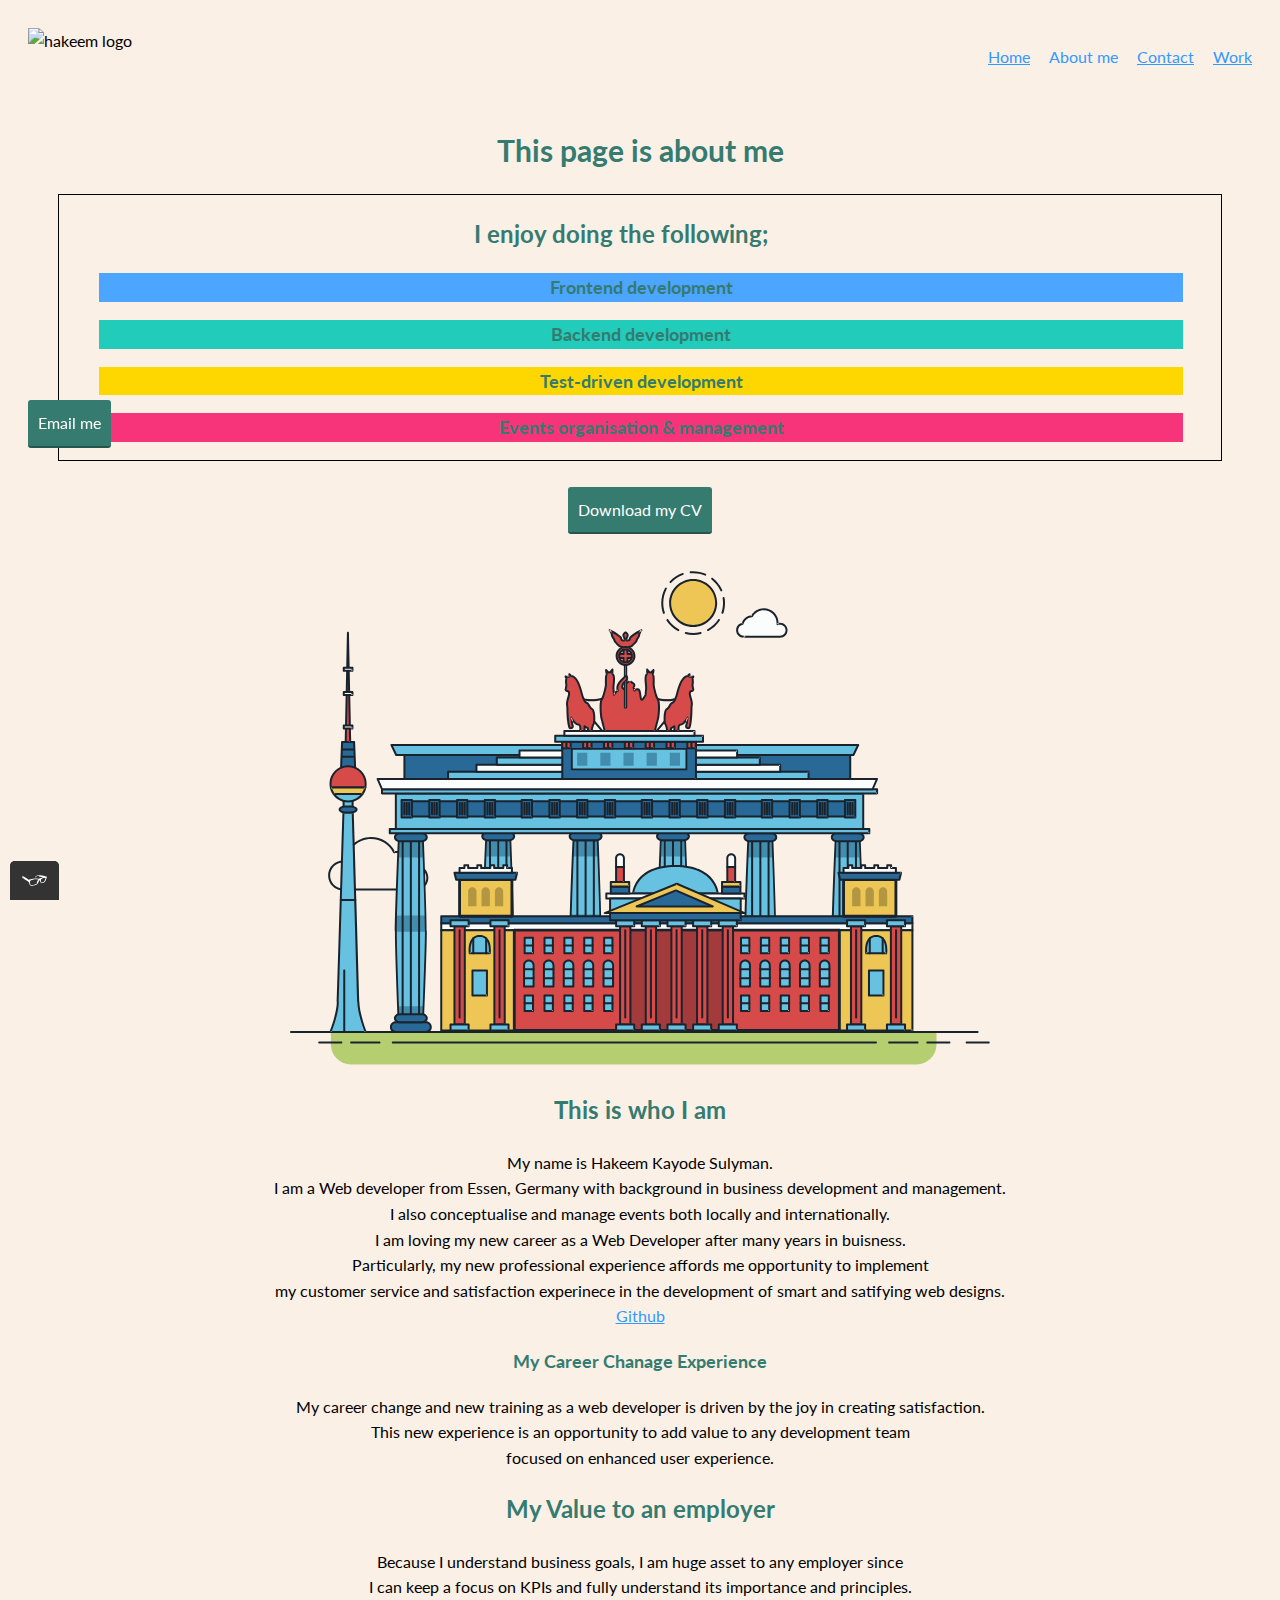
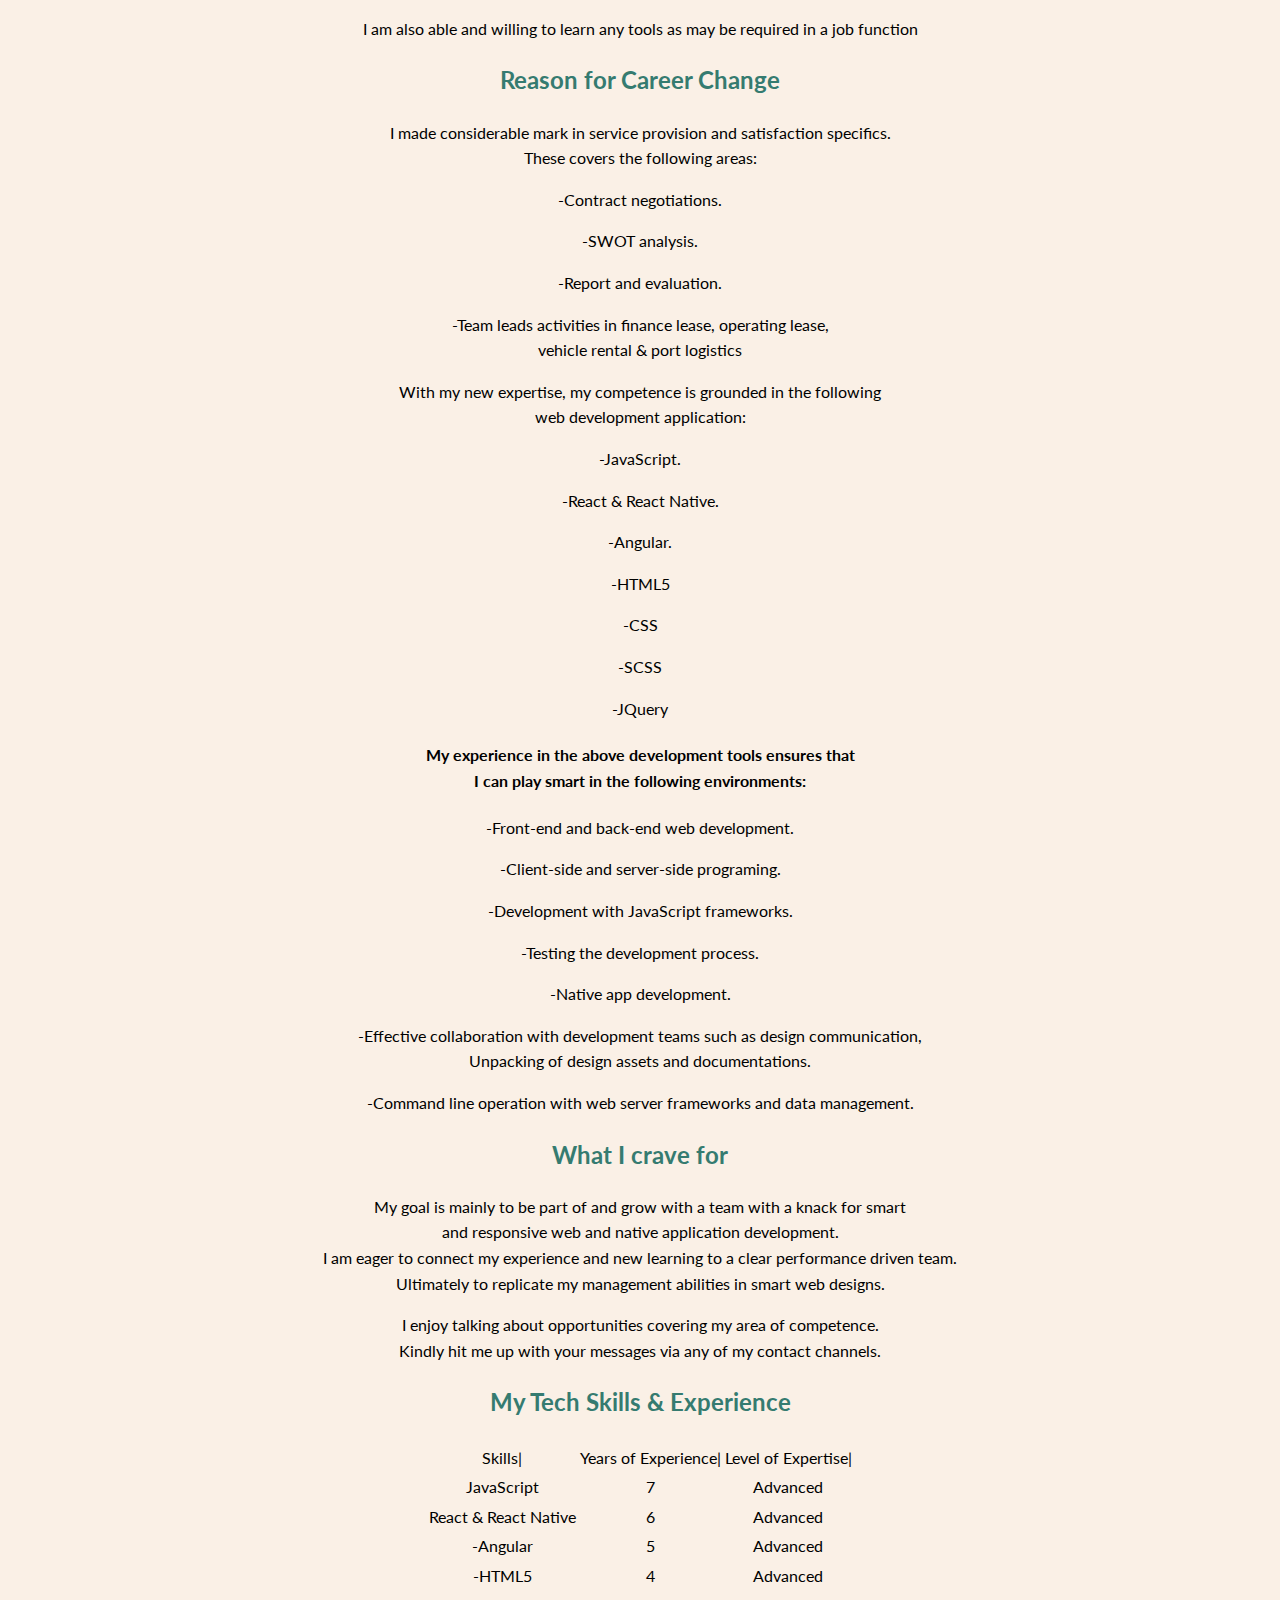
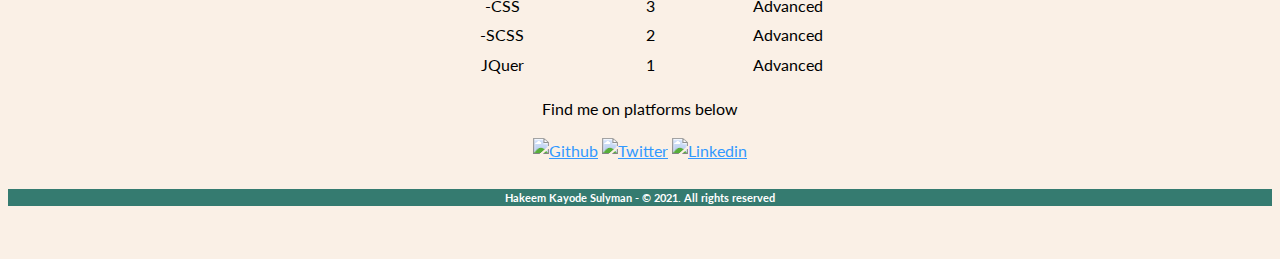
==== about.html @ 9eed2849 "Fix: Rearrangement of items in about.html, contact.html and index.html" ====
<!DOCTYPE html>
<html lang="en">
  <head>
    <meta charset="utf-8" />
    <title>About Me</title>
    <link
      rel="shortcut icon"
      href="img/favicon-32x32.png"
      type="image/favicon-32x32.png"
    />
    <meta name="viewport" content="width=device-width, initial-scale=1" />
    <link
      href="https://fonts.googleapis.com/css2?family=Lato:wght@400;700&display=swap"
      rel="stylesheet"
    />
    <link
      rel="stylesheet"
      type="text/css"
      href="https://cdnjs.cloudflare.com/ajax/libs/normalize/8.0.1/normalize.min.css"
    />
    <link rel="stylesheet" type="text/css" href="css/styles.css" />
    <link rel="stylesheet" type="text/css" href="css/styles.production.css" />
  </head>
  <body>
    <header class="page-header">
      <!-- My logo -->
      <img
        src="img/hakeem-logo.png"
        alt="hakeem logo"
        class="page-header__item"
      />
      <!-- Page Navigation Section -->
      <nav class="main-Navigation page-header__item">
        <ul role="menubar" class="navigation-list">
          <li role="presentation">
            <a href="index.html" role="menuitem" class="navigation-list__item">
              Home</a
            >
          </li>
          <li role="presentation">
            <a
              href="about.html"
              role="menuitem"
              class="navigation-list__item navigation-list__item--active"
            >
              About me</a
            >
          </li>
          <li role="presentation">
            <a
              href="contact.html"
              role="menuitem"
              class="navigation-list__item"
            >
              Contact</a
            >
          </li>
          <li role="presentation">
            <a href="work.html" role="menuitem" class="navigation-list__item">
              Work</a
            >
          </li>
        </ul>
      </nav>
    </header>

    <a class="email-me button" href="mailto:haksuly1@gmail.com">Email me</a>

    <!-- about Me -->
    <main>
      <section>
        <h1 id="about">This page is about me</h1>
        <div class="hobby">
          <div class="hobby__item">
            <h2>I enjoy doing the following;</h2>
            <ul class="list__item">
              <li><h3>Frontend development</h3></li>
              <li><h3>Backend development</h3></li>
              <li><h3>Test-driven development</h3></li>
              <li><h3>Events organisation & management</h3></li>
            </ul>
          </div>
        </div>
      </section>
      <br />
      <div>
        <a href="curriculum-vitae.pdf" class="button" target="_blank" download
          >Download my CV</a
        >
      </div>
      <br />
      <div>
        <svg
          xmlns="http://www.w3.org/2000/svg"
          class="berlin-illustration"
          height="505"
          viewBox="0 0 700 505"
          xmlns:xlink="http://www.w3.org/1999/xlink"
        >
          <defs>
            <polygon
              id="a"
              points=".06 231.917 .06 .929 688.717 .929 688.717 231.917"
            ></polygon>
          </defs>
          <g fill="none" fill-rule="evenodd">
            <g transform="translate(0 241)" class="cloud-front">
              <path
                fill="#1A232C"
                d="M87.602,29 L87.602,28 C87.326,28.001 87.103,28.024 86.927,28.033 L86.979,29.031 L87.947,28.78 C85.741,20.282 78.041,14.002 68.852,14 C67.858,14 66.904,14.096 65.98,14.231 L66.125,15.22 L67.019,14.772 C62.626,6.015 53.567,0.001 43.102,0 C29.041,0.002 17.524,10.848 16.443,24.632 L17.44,24.71 L17.606,23.724 C16.803,23.589 15.969,23.5 15.102,23.5 C6.817,23.501 0.102,30.215 0.102,38.5 C0.102,46.785 6.817,53.499 15.102,53.5 L87.602,53.5 C94.644,53.499 100.351,47.792 100.352,40.75 C100.351,33.708 94.644,28.001 87.602,28 L87.602,30 C90.573,30 93.254,31.202 95.203,33.149 C97.15,35.097 98.351,37.778 98.352,40.75 C98.351,43.722 97.15,46.403 95.203,48.351 C93.254,50.298 90.573,51.5 87.602,51.5 L15.102,51.5 C11.509,51.5 8.265,50.046 5.909,47.692 C3.555,45.337 2.102,42.093 2.102,38.5 C2.102,34.907 3.555,31.663 5.909,29.308 C8.265,26.954 11.509,25.5 15.102,25.5 C15.831,25.5 16.553,25.575 17.273,25.697 C17.551,25.743 17.832,25.672 18.055,25.499 C18.277,25.325 18.414,25.07 18.436,24.789 C19.436,12.04 30.094,1.998 43.102,2 C52.786,1.999 61.163,7.564 65.231,15.669 C65.425,16.055 65.842,16.272 66.27,16.21 C67.132,16.084 67.988,16 68.852,16 C77.108,15.998 84.027,21.647 86.011,29.283 C86.13,29.741 86.557,30.054 87.031,30.03 C87.27,30.017 87.457,29.999 87.602,30 L87.602,29"
                transform="translate(38 36)"
              ></path>
            </g>
            <path
              fill="#B5CE6F"
              class="grass"
              d="M646.484,484.382 C646.484,489.501 644.531,494.62 640.627,498.525 C636.722,502.43 631.603,504.382 626.484,504.382 L60.873,504.382 C55.754,504.382 50.636,502.43 46.731,498.525 C42.826,494.62 40.873,489.501 40.873,484.382 L40.873,471.917 L646.484,471.917 L646.484,484.382"
            ></path>
            <polyline
              fill="#67C2E2"
              points="334.824 185.029 101.449 185.029 106.209 195.08 563.438 195.08 568.2 185.029 334.824 185.029"
            ></polyline>
            <path
              fill="#1A232C"
              d="M334.824,185.029 L334.824,184.029 L101.449,184.029 C101.104,184.029 100.788,184.203 100.604,184.494 C100.42,184.785 100.398,185.146 100.545,185.457 L105.306,195.508 C105.471,195.856 105.824,196.079 106.209,196.079 L563.438,196.079 C563.824,196.079 564.177,195.856 564.342,195.508 L569.104,185.457 C569.251,185.146 569.229,184.785 569.045,184.494 C568.861,184.203 568.544,184.029 568.2,184.029 L334.824,184.029 L334.824,186.029 L566.62,186.029 L562.806,194.08 L106.842,194.08 L103.029,186.029 L334.824,186.029 L334.824,185.029"
            ></path>
            <polygon
              fill="#296997"
              points="114.416 218.974 560.222 218.974 560.222 195.08 114.416 195.08"
            ></polygon>
            <path
              fill="#1A232C"
              d="M560.222,218.974 L560.222,217.974 L115.416,217.974 L115.416,196.079 L559.222,196.079 L559.222,218.974 L560.222,218.974 L560.222,217.974 L560.222,218.974 L561.222,218.974 L561.222,195.08 C561.222,194.816 561.115,194.559 560.929,194.372 C560.742,194.186 560.485,194.08 560.222,194.08 L114.416,194.08 C114.152,194.08 113.895,194.186 113.708,194.372 C113.522,194.559 113.416,194.816 113.416,195.08 L113.416,218.974 C113.416,219.237 113.522,219.495 113.708,219.681 C113.895,219.867 114.152,219.974 114.416,219.974 L560.222,219.974 C560.485,219.974 560.742,219.867 560.929,219.681 C561.115,219.495 561.222,219.237 561.222,218.974 L560.222,218.974"
            ></path>
            <polygon
              fill="#67C2E2"
              points="105.85 269.08 573.225 269.08 573.225 233.398 105.85 233.398"
            ></polygon>
            <path
              fill="#1A232C"
              d="M573.225,233.398 L573.225,232.398 L105.85,232.398 C105.587,232.398 105.329,232.505 105.143,232.691 C104.957,232.877 104.85,233.134 104.85,233.398 L104.85,269.08 C104.85,269.344 104.957,269.601 105.143,269.788 C105.329,269.974 105.587,270.08 105.85,270.08 L573.225,270.08 C573.488,270.08 573.745,269.974 573.932,269.788 C574.118,269.601 574.225,269.344 574.225,269.08 L574.225,233.398 C574.225,233.134 574.118,232.877 573.932,232.691 C573.745,232.505 573.488,232.398 573.225,232.398 L573.225,233.398 L572.225,233.398 L572.225,268.08 L106.85,268.08 L106.85,234.398 L573.225,234.398 L573.225,233.398 L572.225,233.398 L573.225,233.398"
            ></path>
            <polygon
              fill="#296997"
              points="116.751 256.508 562.557 256.508 562.557 241.243 116.751 241.243"
            ></polygon>
            <path
              fill="#1A232C"
              d="M562.557,256.508 L562.557,255.508 L117.75,255.508 L117.75,242.243 L561.557,242.243 L561.557,256.508 L562.557,256.508 L562.557,255.508 L562.557,256.508 L563.557,256.508 L563.557,241.243 C563.557,240.979 563.45,240.722 563.264,240.535 C563.078,240.349 562.82,240.243 562.557,240.243 L116.75,240.243 C116.487,240.243 116.23,240.349 116.043,240.535 C115.857,240.722 115.751,240.979 115.751,241.243 L115.751,256.508 C115.751,256.771 115.857,257.029 116.043,257.215 C116.23,257.401 116.487,257.508 116.751,257.508 L562.557,257.508 C562.82,257.508 563.077,257.401 563.264,257.215 C563.45,257.029 563.557,256.771 563.557,256.508 L562.557,256.508"
            ></path>
            <polygon
              fill="#67C2E2"
              points="158.07 218.974 518.563 218.974 518.563 211.858 158.07 211.858"
            ></polygon>
            <path
              fill="#1A232C"
              d="M518.563,211.858 L518.563,210.858 L158.07,210.858 C157.807,210.858 157.549,210.964 157.363,211.151 C157.177,211.337 157.07,211.594 157.07,211.858 L157.07,218.974 C157.07,219.237 157.177,219.495 157.363,219.681 C157.549,219.867 157.807,219.974 158.07,219.974 L518.563,219.974 C518.826,219.974 519.083,219.867 519.27,219.681 C519.456,219.495 519.562,219.237 519.562,218.974 L519.562,211.858 C519.562,211.594 519.456,211.337 519.27,211.151 C519.083,210.964 518.826,210.858 518.563,210.858 L518.563,211.858 L517.563,211.858 L517.563,217.974 L159.07,217.974 L159.07,212.858 L518.563,212.858 L518.563,211.858 L517.563,211.858 L518.563,211.858"
            ></path>
            <polygon
              fill="#FBFDFC"
              points="186.438 211.858 490.194 211.858 490.194 204.741 186.438 204.741"
            ></polygon>
            <path
              fill="#1A232C"
              d="M490.194,204.741 L490.194,203.741 L186.438,203.741 C186.175,203.741 185.917,203.848 185.731,204.034 C185.545,204.221 185.438,204.478 185.438,204.741 L185.438,211.858 C185.438,212.121 185.545,212.379 185.731,212.565 C185.917,212.751 186.175,212.858 186.438,212.858 L490.194,212.858 C490.458,212.858 490.715,212.751 490.902,212.565 C491.088,212.379 491.194,212.121 491.194,211.858 L491.194,204.741 C491.194,204.478 491.088,204.221 490.902,204.034 C490.715,203.848 490.458,203.741 490.194,203.741 L490.194,204.741 L489.194,204.741 L489.194,210.858 L187.438,210.858 L187.438,205.741 L490.194,205.741 L490.194,204.741 L489.194,204.741 L490.194,204.741"
            ></path>
            <polygon
              fill="#67C2E2"
              points="206.805 204.741 469.828 204.741 469.828 197.624 206.805 197.624"
            ></polygon>
            <path
              fill="#1A232C"
              d="M469.828,197.624 L469.828,196.624 L206.805,196.624 C206.541,196.624 206.284,196.731 206.098,196.917 C205.911,197.103 205.805,197.361 205.805,197.624 L205.805,204.741 C205.805,205.005 205.911,205.262 206.098,205.449 C206.284,205.635 206.541,205.741 206.805,205.741 L469.828,205.741 C470.091,205.741 470.349,205.635 470.535,205.449 C470.722,205.262 470.828,205.005 470.828,204.741 L470.828,197.624 C470.828,197.361 470.722,197.103 470.535,196.917 C470.349,196.731 470.091,196.624 469.828,196.624 L469.828,197.624 L468.828,197.624 L468.828,203.741 L207.805,203.741 L207.805,198.624 L469.828,198.624 L469.828,197.624 L468.828,197.624 L469.828,197.624"
            ></path>
            <polygon
              fill="#FBFDFC"
              points="229.521 197.624 447.111 197.624 447.111 190.509 229.521 190.509"
            ></polygon>
            <path
              fill="#1A232C"
              d="M447.111,190.509 L447.111,189.509 L229.521,189.509 C229.258,189.509 229,189.616 228.814,189.802 C228.628,189.988 228.521,190.246 228.521,190.509 L228.521,197.624 C228.521,197.888 228.628,198.145 228.814,198.332 C229,198.518 229.258,198.624 229.521,198.624 L447.111,198.624 C447.375,198.624 447.632,198.518 447.818,198.332 C448.005,198.145 448.111,197.888 448.111,197.624 L448.111,190.509 C448.111,190.246 448.005,189.988 447.818,189.802 C447.632,189.616 447.375,189.509 447.111,189.509 L447.111,190.509 L446.111,190.509 L446.111,196.624 L230.521,196.624 L230.521,191.509 L447.111,191.509 L447.111,190.509 L446.111,190.509 L447.111,190.509"
            ></path>
            <path
              fill="#67C2E2"
              d="M135.607,355.447 C135.163,337.766 134.264,313.326 133.648,297.387 C133.274,287.721 133.004,281.18 133.004,281.18 L108.722,281.18 C108.722,281.18 108.452,287.721 108.079,297.387 C107.462,313.326 106.563,337.766 106.119,355.447 C105.953,362.059 105.85,367.732 105.85,371.653 L105.85,371.654 C105.85,386.117 107.243,424.332 108.089,446.189 C108.457,455.706 108.722,462.126 108.722,462.126 L133.004,462.126 C133.004,462.126 133.269,455.706 133.637,446.189 C134.482,424.332 135.876,386.117 135.876,371.654 L135.876,371.653 C135.876,367.732 135.773,362.059 135.607,355.447"
            ></path>
            <path
              fill="#428DAE"
              d="M133.648 297.387L108.079 297.387C108.452 287.721 108.722 281.18 108.722 281.18L133.004 281.18C133.004 281.18 133.274 287.721 133.648 297.387M135.876 371.654L105.85 371.654 105.85 371.653C105.85 367.732 105.953 362.059 106.119 355.447L135.607 355.447C135.773 362.059 135.876 367.732 135.876 371.653L135.876 371.654M133.004 462.126L108.722 462.126C108.722 462.126 108.457 455.706 108.089 446.189L133.637 446.189C133.269 455.706 133.004 462.126 133.004 462.126"
            ></path>
            <path
              fill="#1A232C"
              d="M109.612,461.199 L132.114,461.199 C132.447,453.007 134.949,390.886 134.949,371.653 C134.949,352.42 132.447,290.299 132.114,282.108 L109.612,282.108 C109.279,290.299 106.778,352.42 106.778,371.653 C106.778,390.886 109.279,453.007 109.612,461.199 Z M133.895,463.054 L107.832,463.054 L107.794,462.164 C107.766,461.466 104.922,392.193 104.922,371.653 C104.922,351.114 107.766,281.839 107.794,281.142 L107.832,280.252 L133.895,280.252 L133.931,281.142 C133.96,281.839 136.804,351.114 136.804,371.653 C136.804,392.193 133.96,461.466 133.931,462.164 L133.895,463.054 L133.895,463.054 Z"
            ></path>
            <path
              fill="#1A232C"
              d="M111.638 281.18L111.638 462.126C111.638 462.679 112.086 463.126 112.638 463.126 113.19 463.126 113.638 462.679 113.638 462.126L113.638 281.18C113.638 280.628 113.19 280.18 112.638 280.18 112.086 280.18 111.638 280.628 111.638 281.18M119.863 281.18L119.863 462.126C119.863 462.679 120.311 463.126 120.863 463.126 121.416 463.126 121.863 462.679 121.863 462.126L121.863 281.18C121.863 280.628 121.416 280.18 120.863 280.18 120.311 280.18 119.863 280.628 119.863 281.18M128.088 281.18L128.088 462.126C128.088 462.679 128.536 463.126 129.088 463.126 129.64 463.126 130.088 462.679 130.088 462.126L130.088 281.18C130.088 280.628 129.64 280.18 129.088 280.18 128.536 280.18 128.088 280.628 128.088 281.18"
            ></path>
            <path
              fill="#296997"
              d="M136.79,277.265 C136.79,279.418 134.675,281.18 132.09,281.18 L109.636,281.18 C107.051,281.18 104.936,279.418 104.936,277.265 C104.936,275.111 107.051,273.349 109.636,273.349 L132.09,273.349 C134.675,273.349 136.79,275.111 136.79,277.265"
            ></path>
            <path
              fill="#1A232C"
              d="M136.79,277.265 L135.79,277.265 C135.789,278.005 135.433,278.704 134.769,279.262 C134.109,279.814 133.155,280.181 132.09,280.18 L109.636,280.18 C108.571,280.181 107.617,279.814 106.956,279.262 C106.293,278.704 105.936,278.005 105.936,277.265 C105.936,276.524 106.293,275.825 106.957,275.267 C107.617,274.715 108.571,274.348 109.636,274.349 L132.09,274.349 C133.155,274.348 134.109,274.716 134.769,275.267 C135.433,275.825 135.789,276.524 135.79,277.265 L137.79,277.265 C137.791,275.851 137.09,274.593 136.049,273.731 C135.006,272.863 133.61,272.35 132.09,272.349 L109.636,272.349 C108.116,272.35 106.72,272.863 105.676,273.731 C104.636,274.593 103.935,275.851 103.936,277.265 C103.935,278.678 104.636,279.937 105.677,280.798 C106.72,281.666 108.116,282.179 109.636,282.18 L132.09,282.18 C133.61,282.179 135.006,281.666 136.049,280.798 C137.09,279.937 137.791,278.678 137.79,277.265 L136.79,277.265"
            ></path>
            <path
              fill="#296997"
              d="M140.775,467.217 C140.775,469.803 138.661,471.917 136.076,471.917 L105.65,471.917 C103.065,471.917 100.951,469.803 100.951,467.217 L100.951,466.825 C100.951,464.241 103.065,462.126 105.65,462.126 L136.076,462.126 C138.661,462.126 140.775,464.241 140.775,466.825 L140.775,467.217"
            ></path>
            <path
              fill="#1A232C"
              d="M140.775,467.217 L139.775,467.217 C139.775,468.235 139.361,469.155 138.688,469.83 C138.013,470.503 137.093,470.917 136.076,470.917 L105.65,470.917 C104.633,470.917 103.713,470.504 103.038,469.83 C102.365,469.155 101.951,468.235 101.951,467.217 L101.951,466.825 C101.951,465.808 102.365,464.889 103.038,464.214 C103.713,463.54 104.633,463.127 105.65,463.126 L136.076,463.126 C137.093,463.127 138.013,463.54 138.688,464.214 C139.362,464.889 139.775,465.808 139.775,466.825 L139.775,467.217 L141.775,467.217 L141.775,466.825 C141.772,463.684 139.217,461.13 136.076,461.126 L105.65,461.126 C102.509,461.13 99.955,463.684 99.951,466.825 L99.951,467.217 C99.954,470.36 102.509,472.914 105.65,472.917 L136.076,472.917 C139.217,472.914 141.772,470.36 141.775,467.217 L140.775,467.217"
            ></path>
            <path
              fill="#296997"
              d="M136.79,458.208 C136.79,460.363 134.675,462.126 132.09,462.126 L109.636,462.126 C107.051,462.126 104.936,460.363 104.936,458.208 C104.936,456.057 107.051,454.292 109.636,454.292 L132.09,454.292 C134.675,454.292 136.79,456.057 136.79,458.208"
            ></path>
            <path
              fill="#1A232C"
              d="M136.79,458.208 L135.79,458.208 C135.789,458.949 135.432,459.649 134.769,460.207 C134.108,460.76 133.154,461.128 132.09,461.126 L109.636,461.126 C108.572,461.128 107.617,460.76 106.957,460.207 C106.293,459.649 105.936,458.949 105.936,458.208 C105.936,457.47 106.293,456.77 106.957,456.212 C107.617,455.659 108.572,455.291 109.636,455.292 L132.09,455.292 C133.154,455.291 134.108,455.659 134.769,456.212 C135.433,456.77 135.789,457.47 135.79,458.208 L137.79,458.208 C137.791,456.796 137.09,455.538 136.05,454.675 C135.006,453.808 133.61,453.294 132.09,453.292 L109.636,453.292 C108.115,453.294 106.719,453.808 105.676,454.675 C104.636,455.538 103.935,456.796 103.936,458.208 C103.935,459.622 104.636,460.881 105.676,461.743 C106.72,462.611 108.116,463.125 109.636,463.126 L132.09,463.126 C133.61,463.125 135.006,462.611 136.05,461.743 C137.09,460.881 137.791,459.622 137.79,458.208 L136.79,458.208"
            ></path>
            <path
              fill="#67C2E2"
              d="M572.471,355.447 C572.025,337.766 571.126,313.326 570.51,297.387 C570.137,287.721 569.867,281.18 569.867,281.18 L545.585,281.18 C545.585,281.18 545.315,287.721 544.942,297.387 C544.326,313.326 543.427,337.766 542.981,355.447 C542.815,362.059 542.713,367.732 542.713,371.653 L542.713,371.654 C542.713,386.117 544.107,424.332 544.952,446.189 C545.32,455.706 545.585,462.126 545.585,462.126 L569.867,462.126 C569.867,462.126 570.132,455.706 570.499,446.189 C571.346,424.332 572.739,386.117 572.739,371.654 L572.739,371.653 C572.739,367.732 572.637,362.059 572.471,355.447"
            ></path>
            <path
              fill="#428DAE"
              d="M569.582 297.387L566.951 297.387 566.951 282.108 568.977 282.108C569.063 284.206 569.29 289.841 569.582 297.387M564.951 297.387L545.871 297.387C546.162 289.841 546.39 284.206 546.476 282.108L564.951 282.108 564.951 297.387M571.8 369.187L566.951 369.187 566.951 356.265 571.562 356.265C571.685 361.272 571.771 365.701 571.8 369.187M564.951 369.187L543.653 369.187C543.684 365.512 543.777 360.79 543.912 355.447L553.551 355.447 553.551 356.265 564.951 356.265 564.951 369.187"
            ></path>
            <path
              fill="#1A232C"
              d="M546.476,461.199 L568.977,461.199 C569.31,453.007 571.812,390.886 571.812,371.653 C571.812,352.42 569.31,290.299 568.977,282.108 L546.476,282.108 C546.142,290.299 543.642,352.42 543.642,371.653 C543.642,390.886 546.142,453.007 546.476,461.199 M570.758,463.054 L544.694,463.054 L544.658,462.164 C544.629,461.466 541.785,392.193 541.785,371.653 C541.785,351.114 544.629,281.839 544.658,281.142 L544.694,280.252 L570.758,280.252 L570.795,281.142 C570.823,281.839 573.667,351.114 573.667,371.653 C573.667,392.193 570.823,461.466 570.795,462.164 L570.758,463.054"
            ></path>
            <path
              fill="#1A232C"
              d="M548.501 281.18L548.501 462.126C548.501 462.679 548.949 463.126 549.501 463.126 550.053 463.126 550.501 462.679 550.501 462.126L550.501 281.18C550.501 280.628 550.053 280.18 549.501 280.18 548.949 280.18 548.501 280.628 548.501 281.18M556.727 281.18L556.727 462.126C556.727 462.679 557.174 463.126 557.727 463.126 558.279 463.126 558.727 462.679 558.727 462.126L558.727 281.18C558.727 280.628 558.279 280.18 557.727 280.18 557.174 280.18 556.727 280.628 556.727 281.18M564.951 281.18L564.951 462.126C564.951 462.679 565.399 463.126 565.951 463.126 566.503 463.126 566.951 462.679 566.951 462.126L566.951 281.18C566.951 280.628 566.503 280.18 565.951 280.18 565.399 280.18 564.951 280.628 564.951 281.18"
            ></path>
            <path
              fill="#296997"
              d="M573.653,277.265 C573.653,279.418 571.537,281.18 568.953,281.18 L546.499,281.18 C543.915,281.18 541.799,279.418 541.799,277.265 C541.799,275.111 543.915,273.349 546.499,273.349 L568.953,273.349 C571.537,273.349 573.653,275.111 573.653,277.265"
            ></path>
            <path
              fill="#1A232C"
              d="M573.653,277.265 L572.653,277.265 C572.653,278.005 572.296,278.704 571.632,279.262 C570.972,279.814 570.017,280.181 568.953,280.18 L546.499,280.18 C545.435,280.181 544.48,279.814 543.82,279.262 C543.156,278.704 542.8,278.005 542.799,277.265 C542.8,276.525 543.156,275.825 543.82,275.267 C544.481,274.715 545.435,274.348 546.499,274.349 L568.953,274.349 C570.017,274.348 570.972,274.715 571.632,275.267 C572.296,275.825 572.653,276.525 572.653,277.265 L574.653,277.265 C574.654,275.851 573.953,274.593 572.912,273.731 C571.869,272.863 570.473,272.35 568.953,272.349 L546.499,272.349 C544.979,272.35 543.583,272.863 542.54,273.731 C541.499,274.593 540.798,275.851 540.799,277.265 C540.798,278.679 541.499,279.937 542.54,280.798 C543.583,281.666 544.979,282.179 546.499,282.18 L568.953,282.18 C570.473,282.179 571.869,281.666 572.912,280.798 C573.953,279.937 574.654,278.679 574.653,277.265 L573.653,277.265"
            ></path>
            <path
              fill="#296997"
              d="M577.639,467.217 C577.639,469.803 575.524,471.917 572.938,471.917 L542.514,471.917 C539.929,471.917 537.813,469.803 537.813,467.217 L537.813,466.825 C537.813,464.241 539.929,462.126 542.514,462.126 L572.938,462.126 C575.524,462.126 577.639,464.241 577.639,466.825 L577.639,467.217"
            ></path>
            <path
              fill="#1A232C"
              d="M577.639,467.217 L576.639,467.217 C576.638,468.235 576.225,469.155 575.551,469.83 C574.876,470.503 573.956,470.917 572.938,470.917 L542.514,470.917 C541.497,470.917 540.576,470.503 539.901,469.83 C539.227,469.155 538.814,468.234 538.813,467.217 L538.813,466.825 C538.814,465.808 539.227,464.889 539.901,464.214 C540.576,463.54 541.497,463.127 542.514,463.126 L572.938,463.126 C573.956,463.127 574.876,463.54 575.551,464.214 C576.225,464.888 576.638,465.808 576.639,466.825 L576.639,467.217 L578.639,467.217 L578.639,466.825 C578.635,463.684 576.081,461.13 572.938,461.126 L542.514,461.126 C539.372,461.13 536.817,463.684 536.813,466.825 L536.813,467.217 C536.817,470.36 539.372,472.914 542.514,472.917 L572.938,472.917 C576.081,472.914 578.635,470.359 578.639,467.217 L577.639,467.217"
            ></path>
            <path
              fill="#296997"
              d="M573.653,458.208 C573.653,460.363 571.537,462.126 568.953,462.126 L546.499,462.126 C543.915,462.126 541.799,460.363 541.799,458.208 C541.799,456.057 543.915,454.292 546.499,454.292 L568.953,454.292 C571.537,454.292 573.653,456.057 573.653,458.208"
            ></path>
            <path
              fill="#1A232C"
              d="M573.653,458.208 L572.653,458.208 C572.653,458.949 572.296,459.649 571.632,460.207 C570.971,460.76 570.017,461.128 568.953,461.126 L546.499,461.126 C545.435,461.128 544.481,460.76 543.82,460.207 C543.157,459.649 542.799,458.949 542.799,458.208 C542.799,457.47 543.156,456.77 543.82,456.212 C544.481,455.659 545.435,455.291 546.499,455.292 L568.953,455.292 C570.017,455.291 570.971,455.659 571.632,456.212 C572.296,456.77 572.653,457.47 572.653,458.208 L574.653,458.208 C574.654,456.796 573.953,455.538 572.912,454.675 C571.869,453.808 570.473,453.294 568.953,453.292 L546.499,453.292 C544.979,453.294 543.583,453.808 542.54,454.675 C541.499,455.538 540.798,456.796 540.799,458.208 C540.798,459.622 541.499,460.881 542.54,461.743 C543.583,462.611 544.979,463.125 546.499,463.126 L568.953,463.126 C570.473,463.125 571.869,462.611 572.912,461.743 C573.953,460.881 574.654,459.622 574.653,458.208 L573.653,458.208"
            ></path>
            <path
              fill="#67C2E2"
              d="M485.098,355.447 C484.654,337.766 483.753,313.326 483.137,297.387 C482.764,287.721 482.494,281.18 482.494,281.18 L458.213,281.18 C458.213,281.18 457.942,287.721 457.569,297.387 C456.953,313.326 456.055,337.766 455.608,355.447 C455.443,362.059 455.34,367.732 455.34,371.653 L455.34,371.654 C455.34,386.117 456.733,424.332 457.58,446.189 C457.948,455.706 458.213,462.126 458.213,462.126 L482.494,462.126 C482.494,462.126 482.759,455.706 483.126,446.189 C483.973,424.332 485.366,386.117 485.366,371.654 L485.366,371.653 C485.366,367.732 485.265,362.059 485.098,355.447"
            ></path>
            <path
              fill="#428DAE"
              d="M483.137 297.387L457.569 297.387C457.942 287.721 458.213 281.18 458.213 281.18L482.494 281.18C482.494 281.18 482.764 287.721 483.137 297.387M485.355 369.187L455.351 369.187C455.382 365.502 455.475 360.78 455.608 355.447L485.098 355.447C485.232 360.78 485.325 365.502 485.355 369.187"
            ></path>
            <path
              fill="#1A232C"
              d="M459.103,461.199 L481.605,461.199 C481.938,453.007 484.439,390.886 484.439,371.653 C484.439,352.42 481.938,290.299 481.605,282.108 L459.103,282.108 C458.769,290.299 456.268,352.42 456.268,371.653 C456.268,390.886 458.769,453.007 459.103,461.199 Z M483.386,463.054 L457.321,463.054 L457.285,462.164 C457.256,461.466 454.412,392.193 454.412,371.653 C454.412,351.114 457.256,281.839 457.285,281.142 L457.321,280.252 L483.386,280.252 L483.422,281.142 C483.45,281.839 486.294,351.114 486.294,371.653 C486.294,392.193 483.45,461.466 483.422,462.164 L483.386,463.054 L483.386,463.054 Z"
            ></path>
            <path
              fill="#1A232C"
              d="M461.128 281.18L461.128 462.126C461.128 462.679 461.576 463.126 462.128 463.126 462.68 463.126 463.128 462.679 463.128 462.126L463.128 281.18C463.128 280.628 462.68 280.18 462.128 280.18 461.576 280.18 461.128 280.628 461.128 281.18M469.354 281.18L469.354 462.126C469.354 462.679 469.801 463.126 470.354 463.126 470.906 463.126 471.354 462.679 471.354 462.126L471.354 281.18C471.354 280.628 470.906 280.18 470.354 280.18 469.801 280.18 469.354 280.628 469.354 281.18M477.578 281.18L477.578 462.126C477.578 462.679 478.026 463.126 478.578 463.126 479.13 463.126 479.578 462.679 479.578 462.126L479.578 281.18C479.578 280.628 479.13 280.18 478.578 280.18 478.026 280.18 477.578 280.628 477.578 281.18"
            ></path>
            <path
              fill="#296997"
              d="M486.281,277.265 C486.281,279.418 484.164,281.18 481.58,281.18 L459.126,281.18 C456.542,281.18 454.426,279.418 454.426,277.265 C454.426,275.111 456.542,273.349 459.126,273.349 L481.58,273.349 C484.164,273.349 486.281,275.111 486.281,277.265"
            ></path>
            <path
              fill="#1A232C"
              d="M486.281,277.265 L485.281,277.265 C485.281,278.005 484.924,278.704 484.26,279.262 C483.599,279.814 482.644,280.181 481.58,280.18 L459.126,280.18 C458.062,280.181 457.107,279.814 456.447,279.262 C455.783,278.704 455.427,278.005 455.426,277.265 C455.427,276.525 455.783,275.825 456.447,275.267 C457.108,274.715 458.062,274.348 459.126,274.349 L481.58,274.349 C482.644,274.348 483.599,274.716 484.26,275.268 C484.924,275.825 485.281,276.525 485.281,277.265 L487.281,277.265 C487.282,275.851 486.58,274.593 485.54,273.731 C484.496,272.863 483.1,272.35 481.58,272.349 L459.126,272.349 C457.606,272.35 456.21,272.863 455.167,273.731 C454.126,274.593 453.425,275.851 453.426,277.265 C453.425,278.679 454.126,279.937 455.167,280.798 C456.21,281.666 457.606,282.179 459.126,282.18 L481.58,282.18 C483.1,282.179 484.496,281.666 485.54,280.799 C486.58,279.937 487.282,278.679 487.281,277.265 L486.281,277.265"
            ></path>
            <path
              fill="#296997"
              d="M490.266,467.217 C490.266,469.803 488.151,471.917 485.565,471.917 L455.141,471.917 C452.556,471.917 450.44,469.803 450.44,467.217 L450.44,466.825 C450.44,464.241 452.556,462.126 455.141,462.126 L485.565,462.126 C488.151,462.126 490.266,464.241 490.266,466.825 L490.266,467.217"
            ></path>
            <path
              fill="#1A232C"
              d="M490.266,467.217 L489.266,467.217 C489.265,468.235 488.852,469.155 488.178,469.83 C487.503,470.503 486.583,470.917 485.565,470.917 L455.141,470.917 C454.124,470.917 453.203,470.503 452.528,469.83 C451.854,469.155 451.441,468.234 451.44,467.217 L451.44,466.825 C451.441,465.808 451.854,464.889 452.528,464.214 C453.203,463.54 454.124,463.127 455.141,463.126 L485.565,463.126 C486.583,463.127 487.503,463.54 488.178,464.214 C488.852,464.888 489.265,465.808 489.266,466.825 L489.266,467.217 L491.266,467.217 L491.266,466.825 C491.262,463.684 488.708,461.13 485.565,461.126 L455.141,461.126 C451.999,461.13 449.444,463.684 449.44,466.825 L449.44,467.217 C449.444,470.36 451.999,472.914 455.141,472.917 L485.565,472.917 C488.708,472.914 491.262,470.359 491.266,467.217 L490.266,467.217"
            ></path>
            <path
              fill="#296997"
              d="M486.281,458.208 C486.281,460.363 484.164,462.126 481.58,462.126 L459.126,462.126 C456.542,462.126 454.426,460.363 454.426,458.208 C454.426,456.057 456.542,454.292 459.126,454.292 L481.58,454.292 C484.164,454.292 486.281,456.057 486.281,458.208"
            ></path>
            <path
              fill="#1A232C"
              d="M486.281,458.208 L485.281,458.208 C485.281,458.949 484.923,459.649 484.26,460.207 C483.599,460.76 482.644,461.128 481.58,461.126 L459.126,461.126 C458.062,461.128 457.108,460.76 456.447,460.207 C455.784,459.649 455.427,458.949 455.426,458.208 C455.426,457.47 455.783,456.77 456.447,456.212 C457.108,455.659 458.062,455.291 459.126,455.292 L481.58,455.292 C482.644,455.291 483.598,455.659 484.26,456.212 C484.924,456.77 485.281,457.47 485.281,458.208 L487.281,458.208 C487.282,456.795 486.58,455.538 485.54,454.675 C484.496,453.808 483.1,453.294 481.58,453.292 L459.126,453.292 C457.606,453.294 456.21,453.808 455.167,454.675 C454.126,455.538 453.425,456.796 453.426,458.208 C453.425,459.622 454.126,460.881 455.167,461.743 C456.21,462.611 457.606,463.125 459.126,463.126 L481.58,463.126 C483.1,463.125 484.496,462.611 485.54,461.743 C486.581,460.881 487.282,459.622 487.281,458.208 L486.281,458.208"
            ></path>
            <path
              fill="#67C2E2"
              d="M397.726,354.466 C397.28,336.787 396.381,312.346 395.765,296.407 C395.392,286.742 395.122,280.2 395.122,280.2 L370.84,280.2 C370.84,280.2 370.57,286.742 370.197,296.407 C369.581,312.346 368.682,336.787 368.236,354.466 C368.07,361.078 367.968,366.751 367.968,370.672 L367.968,370.673 C367.968,385.136 369.361,423.352 370.207,445.208 C370.575,454.726 370.84,461.146 370.84,461.146 L395.122,461.146 C395.122,461.146 395.386,454.726 395.754,445.208 C396.601,423.352 397.994,385.136 397.994,370.673 L397.994,370.672 C397.994,366.751 397.892,361.078 397.726,354.466"
            ></path>
            <path
              fill="#428DAE"
              d="M394.837 296.407L392.206 296.407 392.206 281.127 394.233 281.127C394.318 283.225 394.545 288.861 394.837 296.407L394.837 296.407zM383.981 296.407L390.206 296.407 390.206 281.127 383.981 281.127 383.981 296.407zM375.756 296.407L381.98 296.407 381.98 281.127 375.756 281.127 375.756 296.407zM373.756 296.407L371.126 296.407C371.417 288.861 371.645 283.225 371.73 281.127L373.756 281.127 373.756 296.407 373.756 296.407zM397.062 369.187L392.206 369.187 392.206 354.466 396.796 354.466C396.943 360.298 397.041 365.389 397.062 369.187L397.062 369.187zM383.981 369.187L390.206 369.187 390.206 354.466 383.981 354.466 383.981 369.187zM375.756 369.187L381.98 369.187 381.98 354.466 375.756 354.466 375.756 369.187zM373.756 369.187L368.9 369.187C368.921 365.389 369.019 360.298 369.166 354.466L373.756 354.466 373.756 369.187 373.756 369.187z"
            ></path>
            <path
              fill="#1A232C"
              d="M371.73,460.218 L394.233,460.218 C394.565,452.027 397.066,389.906 397.066,370.672 C397.066,351.44 394.565,289.319 394.233,281.127 L371.73,281.127 C371.397,289.319 368.895,351.44 368.895,370.672 C368.895,389.906 371.397,452.027 371.73,460.218 M396.013,462.074 L369.949,462.074 L369.912,461.184 C369.884,460.486 367.04,391.212 367.04,370.672 C367.04,350.133 369.884,280.859 369.912,280.162 L369.949,279.272 L396.013,279.272 L396.05,280.162 C396.078,280.859 398.922,350.133 398.922,370.672 C398.922,391.212 396.078,460.486 396.05,461.184 L396.013,462.074"
            ></path>
            <path
              fill="#1A232C"
              d="M373.756 280.2L373.756 461.146C373.756 461.698 374.203 462.146 374.756 462.146 375.308 462.146 375.756 461.698 375.756 461.146L375.756 280.2C375.756 279.647 375.308 279.2 374.756 279.2 374.203 279.2 373.756 279.647 373.756 280.2M381.98 280.2L381.98 461.146C381.98 461.698 382.428 462.146 382.98 462.146 383.533 462.146 383.981 461.698 383.981 461.146L383.981 280.2C383.981 279.647 383.533 279.2 382.98 279.2 382.428 279.2 381.98 279.647 381.98 280.2M390.206 280.2L390.206 461.146C390.206 461.698 390.654 462.146 391.206 462.146 391.758 462.146 392.206 461.698 392.206 461.146L392.206 280.2C392.206 279.647 391.758 279.2 391.206 279.2 390.654 279.2 390.206 279.647 390.206 280.2"
            ></path>
            <path
              fill="#296997"
              d="M398.908,276.285 C398.908,278.439 396.792,280.2 394.208,280.2 L371.754,280.2 C369.17,280.2 367.053,278.439 367.053,276.285 C367.053,274.13 369.17,272.369 371.754,272.369 L394.208,272.369 C396.792,272.369 398.908,274.13 398.908,276.285"
            ></path>
            <path
              fill="#1A232C"
              d="M398.908,276.285 L397.908,276.285 C397.907,277.025 397.551,277.724 396.887,278.281 C396.227,278.833 395.272,279.201 394.208,279.2 L371.754,279.2 C370.69,279.201 369.735,278.833 369.074,278.281 C368.41,277.724 368.053,277.025 368.053,276.285 C368.053,275.544 368.41,274.845 369.074,274.287 C369.735,273.735 370.69,273.367 371.754,273.369 L394.208,273.369 C395.272,273.367 396.227,273.735 396.887,274.287 C397.551,274.844 397.907,275.544 397.908,276.285 L399.908,276.285 C399.909,274.871 399.208,273.612 398.167,272.75 C397.124,271.883 395.728,271.37 394.208,271.369 L371.754,271.369 C370.234,271.37 368.838,271.883 367.794,272.75 C366.754,273.612 366.052,274.871 366.053,276.285 C366.052,277.699 366.754,278.957 367.795,279.818 C368.838,280.686 370.234,281.198 371.754,281.2 L394.208,281.2 C395.728,281.198 397.123,280.686 398.167,279.818 C399.208,278.957 399.909,277.698 399.908,276.285 L398.908,276.285"
            ></path>
            <path
              fill="#296997"
              d="M402.894,466.237 C402.894,468.823 400.779,470.937 398.193,470.937 L367.768,470.937 C365.183,470.937 363.068,468.823 363.068,466.237 L363.068,465.844 C363.068,463.26 365.183,461.146 367.768,461.146 L398.193,461.146 C400.779,461.146 402.894,463.26 402.894,465.844 L402.894,466.237"
            ></path>
            <path
              fill="#1A232C"
              d="M402.894,466.237 L401.894,466.237 C401.893,467.254 401.48,468.174 400.806,468.849 C400.131,469.523 399.211,469.937 398.193,469.937 L367.768,469.937 C366.751,469.937 365.831,469.523 365.156,468.849 C364.482,468.174 364.069,467.254 364.068,466.237 L364.068,465.844 C364.069,464.828 364.482,463.908 365.156,463.233 C365.831,462.56 366.751,462.146 367.768,462.146 L398.193,462.146 C399.211,462.146 400.131,462.56 400.806,463.233 C401.48,463.908 401.893,464.828 401.894,465.844 L401.894,466.237 L403.894,466.237 L403.894,465.844 C403.89,462.703 401.336,460.15 398.193,460.146 L367.768,460.146 C364.626,460.15 362.072,462.703 362.068,465.844 L362.068,466.237 C362.072,469.379 364.626,471.933 367.768,471.937 L398.193,471.937 C401.336,471.933 403.89,469.379 403.894,466.237 L402.894,466.237"
            ></path>
            <path
              fill="#296997"
              d="M398.908,457.228 C398.908,459.382 396.792,461.146 394.208,461.146 L371.754,461.146 C369.17,461.146 367.053,459.382 367.053,457.228 C367.053,455.077 369.17,453.312 371.754,453.312 L394.208,453.312 C396.792,453.312 398.908,455.077 398.908,457.228"
            ></path>
            <path
              fill="#1A232C"
              d="M398.908,457.228 L397.908,457.228 C397.908,457.968 397.55,458.669 396.887,459.226 C396.226,459.779 395.272,460.147 394.208,460.146 L371.754,460.146 C370.69,460.147 369.736,459.779 369.074,459.226 C368.411,458.668 368.053,457.968 368.053,457.228 C368.053,456.489 368.41,455.789 369.074,455.231 C369.736,454.679 370.69,454.311 371.754,454.312 L394.208,454.312 C395.272,454.311 396.226,454.679 396.887,455.231 C397.551,455.789 397.908,456.489 397.908,457.228 L399.908,457.228 C399.909,455.815 399.208,454.557 398.167,453.695 C397.124,452.827 395.728,452.313 394.208,452.312 L371.754,452.312 C370.234,452.313 368.838,452.827 367.794,453.695 C366.754,454.557 366.052,455.815 366.053,457.228 C366.052,458.642 366.753,459.901 367.794,460.763 C368.838,461.631 370.234,462.145 371.754,462.146 L394.208,462.146 C395.728,462.145 397.124,461.631 398.167,460.763 C399.208,459.9 399.909,458.642 399.908,457.228 L398.908,457.228"
            ></path>
            <path
              fill="#67C2E2"
              d="M310.353,354.466 C309.908,336.787 309.009,312.346 308.393,296.407 C308.019,286.742 307.75,280.2 307.75,280.2 L283.467,280.2 C283.467,280.2 283.198,286.742 282.824,296.407 C282.208,312.346 281.309,336.787 280.864,354.466 C280.698,361.078 280.596,366.751 280.596,370.672 L280.596,370.673 C280.596,385.136 281.989,423.352 282.834,445.208 C283.202,454.726 283.467,461.146 283.467,461.146 L307.75,461.146 C307.75,461.146 308.014,454.726 308.382,445.208 C309.228,423.352 310.622,385.136 310.622,370.673 L310.622,370.672 C310.622,366.751 310.518,361.078 310.353,354.466"
            ></path>
            <path
              fill="#428DAE"
              d="M308.393 296.407L282.824 296.407C283.198 286.742 283.467 280.2 283.467 280.2L307.75 280.2C307.75 280.2 308.019 286.742 308.393 296.407M310.617 369.187L280.6 369.187C280.621 365.377 280.718 360.285 280.864 354.466L310.353 354.466C310.498 360.285 310.596 365.377 310.617 369.187"
            ></path>
            <path
              fill="#1A232C"
              d="M284.357,460.218 L306.86,460.218 C307.193,452.027 309.694,389.906 309.694,370.672 C309.694,351.44 307.193,289.319 306.86,281.127 L284.357,281.127 C284.024,289.319 281.523,351.44 281.523,370.672 C281.523,389.906 284.024,452.027 284.357,460.218 Z M308.639,462.074 L282.576,462.074 L282.54,461.184 C282.511,460.486 279.668,391.212 279.668,370.672 C279.668,350.133 282.511,280.859 282.54,280.162 L282.576,279.272 L308.639,279.272 L308.677,280.162 C308.706,280.859 311.549,350.133 311.549,370.672 C311.549,391.212 308.706,460.486 308.677,461.184 L308.639,462.074 L308.639,462.074 Z"
            ></path>
            <path
              fill="#1A232C"
              d="M286.383 280.2L286.383 461.146C286.383 461.698 286.831 462.146 287.383 462.146 287.936 462.146 288.383 461.698 288.383 461.146L288.383 280.2C288.383 279.647 287.936 279.2 287.383 279.2 286.831 279.2 286.383 279.647 286.383 280.2M294.608 280.2L294.608 461.146C294.608 461.698 295.056 462.146 295.608 462.146 296.161 462.146 296.608 461.698 296.608 461.146L296.608 280.2C296.608 279.647 296.161 279.2 295.608 279.2 295.056 279.2 294.608 279.647 294.608 280.2M302.834 280.2L302.834 461.146C302.834 461.698 303.281 462.146 303.834 462.146 304.386 462.146 304.834 461.698 304.834 461.146L304.834 280.2C304.834 279.647 304.386 279.2 303.834 279.2 303.281 279.2 302.834 279.647 302.834 280.2"
            ></path>
            <path
              fill="#296997"
              d="M311.535,276.285 C311.535,278.439 309.42,280.2 306.836,280.2 L284.381,280.2 C281.797,280.2 279.681,278.439 279.681,276.285 C279.681,274.13 281.797,272.369 284.381,272.369 L306.836,272.369 C309.42,272.369 311.535,274.13 311.535,276.285"
            ></path>
            <path
              fill="#1A232C"
              d="M311.535,276.285 L310.535,276.285 C310.534,277.025 310.177,277.724 309.514,278.282 C308.854,278.833 307.901,279.201 306.836,279.2 L284.381,279.2 C283.316,279.201 282.362,278.833 281.702,278.281 C281.038,277.724 280.681,277.025 280.681,276.285 C280.681,275.544 281.038,274.844 281.702,274.287 C282.362,273.735 283.317,273.367 284.381,273.369 L306.836,273.369 C307.9,273.367 308.854,273.735 309.514,274.287 C310.177,274.844 310.534,275.544 310.535,276.285 L312.535,276.285 C312.535,274.871 311.835,273.613 310.795,272.75 C309.751,271.883 308.356,271.37 306.836,271.369 L284.381,271.369 C282.861,271.37 281.465,271.883 280.422,272.75 C279.381,273.612 278.68,274.871 278.681,276.285 C278.68,277.698 279.381,278.957 280.422,279.818 C281.465,280.686 282.861,281.198 284.381,281.2 L306.836,281.2 C308.356,281.198 309.751,280.685 310.794,279.818 C311.835,278.956 312.535,277.698 312.535,276.285 L311.535,276.285"
            ></path>
            <path
              fill="#296997"
              d="M315.522,466.237 C315.522,468.823 313.407,470.937 310.821,470.937 L280.396,470.937 C277.811,470.937 275.696,468.823 275.696,466.237 L275.696,465.844 C275.696,463.26 277.811,461.146 280.396,461.146 L310.821,461.146 C313.407,461.146 315.522,463.26 315.522,465.844 L315.522,466.237"
            ></path>
            <path
              fill="#1A232C"
              d="M315.522,466.237 L314.522,466.237 C314.521,467.254 314.108,468.174 313.434,468.849 C312.759,469.523 311.838,469.937 310.821,469.937 L280.396,469.937 C279.379,469.937 278.458,469.523 277.783,468.849 C277.11,468.174 276.696,467.254 276.696,466.237 L276.696,465.844 C276.696,464.828 277.11,463.908 277.783,463.233 C278.458,462.56 279.379,462.146 280.396,462.146 L310.821,462.146 C311.838,462.146 312.759,462.56 313.434,463.233 C314.108,463.908 314.521,464.828 314.522,465.844 L314.522,466.237 L316.521,466.237 L316.521,465.844 C316.518,462.703 313.963,460.15 310.821,460.146 L280.396,460.146 C277.254,460.15 274.7,462.703 274.696,465.844 L274.696,466.237 C274.699,469.379 277.254,471.933 280.396,471.937 L310.821,471.937 C313.963,471.933 316.518,469.379 316.521,466.237 L315.522,466.237"
            ></path>
            <path
              fill="#296997"
              d="M311.535,457.228 C311.535,459.382 309.42,461.146 306.836,461.146 L284.381,461.146 C281.797,461.146 279.681,459.382 279.681,457.228 C279.681,455.077 281.797,453.312 284.381,453.312 L306.836,453.312 C309.42,453.312 311.535,455.077 311.535,457.228"
            ></path>
            <path
              fill="#1A232C"
              d="M311.535,457.228 L310.535,457.228 C310.534,457.969 310.177,458.669 309.514,459.227 C308.854,459.779 307.9,460.147 306.836,460.146 L284.381,460.146 C283.317,460.147 282.363,459.779 281.702,459.227 C281.038,458.669 280.681,457.968 280.681,457.228 C280.681,456.489 281.038,455.789 281.702,455.231 C282.363,454.679 283.317,454.311 284.381,454.312 L306.836,454.312 C307.9,454.311 308.854,454.679 309.514,455.231 C310.177,455.789 310.534,456.489 310.535,457.228 L312.535,457.228 C312.535,455.815 311.835,454.558 310.795,453.695 C309.752,452.827 308.356,452.313 306.836,452.312 L284.381,452.312 C282.861,452.313 281.465,452.827 280.422,453.695 C279.381,454.557 278.68,455.815 278.681,457.228 C278.68,458.642 279.381,459.9 280.422,460.763 C281.465,461.631 282.861,462.145 284.381,462.146 L306.836,462.146 C308.356,462.145 309.752,461.631 310.795,460.763 C311.835,459.9 312.535,458.641 312.535,457.228 L311.535,457.228"
            ></path>
            <path
              fill="#67C2E2"
              d="M222.981,354.466 C222.535,336.787 221.636,312.346 221.02,296.407 C220.647,286.742 220.377,280.2 220.377,280.2 L196.094,280.2 C196.094,280.2 195.825,286.742 195.452,296.407 C194.835,312.346 193.936,336.787 193.491,354.466 C193.325,361.078 193.223,366.751 193.223,370.672 L193.223,370.673 C193.223,385.136 194.616,423.352 195.462,445.208 C195.83,454.726 196.094,461.146 196.094,461.146 L220.377,461.146 C220.377,461.146 220.642,454.726 221.009,445.208 C221.855,423.352 223.249,385.136 223.249,370.673 L223.249,370.672 C223.249,366.751 223.146,361.078 222.981,354.466"
            ></path>
            <path
              fill="#428DAE"
              d="M220.091 296.407L209.236 296.407 209.236 281.127 219.487 281.127C219.573 283.225 219.8 288.861 220.091 296.407L220.091 296.407zM201.011 296.407L207.236 296.407 207.236 281.127 201.011 281.127 201.011 296.407zM199.011 296.407L196.381 296.407C196.672 288.861 196.899 283.225 196.985 281.127L199.011 281.127 199.011 296.407 199.011 296.407zM222.317 369.187L209.236 369.187 209.236 356.265 221.923 356.265 221.923 354.466 222.051 354.466C222.198 360.298 222.296 365.389 222.317 369.187L222.317 369.187zM201.011 369.187L207.236 369.187 207.236 356.265 201.011 356.265 201.011 369.187zM199.011 369.187L194.155 369.187C194.174 365.784 194.255 361.345 194.377 356.265L199.011 356.265 199.011 369.187 199.011 369.187z"
            ></path>
            <path
              fill="#1A232C"
              d="M196.985,460.218 L219.487,460.218 C219.82,452.027 222.321,389.906 222.321,370.672 C222.321,351.44 219.82,289.319 219.487,281.127 L196.985,281.127 C196.651,289.319 194.151,351.44 194.151,370.672 C194.151,389.906 196.651,452.027 196.985,460.218 M221.267,462.074 L195.204,462.074 L195.167,461.184 C195.138,460.486 192.295,391.212 192.295,370.672 C192.295,350.133 195.138,280.859 195.167,280.162 L195.204,279.272 L221.267,279.272 L221.305,280.162 C221.334,280.859 224.177,350.133 224.177,370.672 C224.177,391.212 221.334,460.486 221.305,461.184 L221.267,462.074"
            ></path>
            <path
              fill="#1A232C"
              d="M199.011 280.2L199.011 461.146C199.011 461.698 199.458 462.146 200.011 462.146 200.563 462.146 201.011 461.698 201.011 461.146L201.011 280.2C201.011 279.647 200.563 279.2 200.011 279.2 199.458 279.2 199.011 279.647 199.011 280.2M207.236 280.2L207.236 461.146C207.236 461.698 207.684 462.146 208.236 462.146 208.788 462.146 209.236 461.698 209.236 461.146L209.236 280.2C209.236 279.647 208.788 279.2 208.236 279.2 207.684 279.2 207.236 279.647 207.236 280.2M215.461 280.2L215.461 461.146C215.461 461.698 215.909 462.146 216.461 462.146 217.013 462.146 217.461 461.698 217.461 461.146L217.461 280.2C217.461 279.647 217.013 279.2 216.461 279.2 215.909 279.2 215.461 279.647 215.461 280.2"
            ></path>
            <path
              fill="#296997"
              d="M224.162,276.285 C224.162,278.439 222.047,280.2 219.463,280.2 L197.008,280.2 C194.424,280.2 192.308,278.439 192.308,276.285 C192.308,274.13 194.424,272.369 197.008,272.369 L219.463,272.369 C222.047,272.369 224.162,274.13 224.162,276.285"
            ></path>
            <path
              fill="#1A232C"
              d="M224.162,276.285 L223.162,276.285 C223.161,277.025 222.805,277.724 222.142,278.282 C221.482,278.833 220.528,279.201 219.463,279.2 L197.008,279.2 C195.944,279.201 194.99,278.833 194.329,278.281 C193.665,277.724 193.308,277.025 193.308,276.285 C193.308,275.544 193.665,274.845 194.329,274.287 C194.99,273.735 195.944,273.367 197.008,273.369 L219.463,273.369 C220.528,273.367 221.481,273.735 222.142,274.287 C222.805,274.844 223.161,275.544 223.162,276.285 L225.162,276.285 C225.163,274.871 224.462,273.613 223.422,272.75 C222.379,271.883 220.983,271.37 219.463,271.369 L197.008,271.369 C195.489,271.37 194.093,271.883 193.049,272.75 C192.008,273.612 191.307,274.871 191.308,276.285 C191.307,277.698 192.008,278.957 193.049,279.818 C194.093,280.686 195.489,281.198 197.008,281.2 L219.463,281.2 C220.983,281.198 222.379,280.686 223.422,279.818 C224.462,278.956 225.163,277.698 225.162,276.285 L224.162,276.285"
            ></path>
            <path
              fill="#296997"
              d="M228.149,466.237 C228.149,468.823 226.034,470.937 223.448,470.937 L193.022,470.937 C190.438,470.937 188.323,468.823 188.323,466.237 L188.323,465.844 C188.323,463.26 190.438,461.146 193.022,461.146 L223.448,461.146 C226.034,461.146 228.149,463.26 228.149,465.844 L228.149,466.237"
            ></path>
            <path
              fill="#1A232C"
              d="M228.149,466.237 L227.149,466.237 C227.149,467.254 226.735,468.174 226.061,468.849 C225.386,469.523 224.466,469.937 223.448,469.937 L193.022,469.937 C192.006,469.937 191.086,469.523 190.411,468.849 C189.737,468.174 189.324,467.254 189.323,466.237 L189.323,465.844 C189.324,464.828 189.737,463.908 190.411,463.233 C191.086,462.56 192.006,462.146 193.022,462.146 L223.448,462.146 C224.466,462.146 225.386,462.56 226.061,463.233 C226.735,463.908 227.149,464.828 227.149,465.844 L227.149,466.237 L229.149,466.237 L229.149,465.844 C229.145,462.703 226.59,460.15 223.448,460.146 L193.022,460.146 C189.881,460.15 187.327,462.703 187.323,465.844 L187.323,466.237 C187.327,469.379 189.881,471.933 193.022,471.937 L223.448,471.937 C226.59,471.933 229.145,469.379 229.149,466.237 L228.149,466.237"
            ></path>
            <path
              fill="#296997"
              d="M224.162,457.228 C224.162,459.382 222.047,461.146 219.463,461.146 L197.008,461.146 C194.424,461.146 192.308,459.382 192.308,457.228 C192.308,455.077 194.424,453.312 197.008,453.312 L219.463,453.312 C222.047,453.312 224.162,455.077 224.162,457.228"
            ></path>
            <path
              fill="#1A232C"
              d="M224.162,457.228 L223.162,457.228 C223.161,457.969 222.805,458.669 222.141,459.227 C221.481,459.779 220.527,460.147 219.463,460.146 L197.008,460.146 C195.944,460.147 194.99,459.779 194.329,459.227 C193.665,458.669 193.308,457.968 193.308,457.228 C193.308,456.489 193.665,455.789 194.329,455.231 C194.99,454.679 195.945,454.311 197.008,454.312 L219.463,454.312 C220.527,454.311 221.481,454.679 222.141,455.231 C222.805,455.789 223.161,456.489 223.162,457.228 L225.162,457.228 C225.163,455.815 224.462,454.557 223.422,453.695 C222.379,452.827 220.984,452.313 219.463,452.312 L197.008,452.312 C195.488,452.313 194.092,452.827 193.049,453.695 C192.008,454.557 191.307,455.815 191.308,457.228 C191.307,458.642 192.008,459.9 193.049,460.763 C194.092,461.631 195.488,462.145 197.008,462.146 L219.463,462.146 C220.983,462.145 222.379,461.631 223.422,460.763 C224.462,459.9 225.163,458.641 225.162,457.228 L224.162,457.228"
            ></path>
            <polygon
              fill="#67C2E2"
              points="99.774 273.349 579.301 273.349 579.301 269.08 99.774 269.08"
            ></polygon>
            <path
              fill="#1A232C"
              d="M579.301,273.349 L579.301,272.349 L100.774,272.349 L100.774,270.08 L578.301,270.08 L578.301,273.349 L579.301,273.349 L579.301,272.349 L579.301,273.349 L580.301,273.349 L580.301,269.08 C580.301,268.817 580.194,268.56 580.008,268.373 C579.822,268.187 579.564,268.08 579.301,268.08 L99.774,268.08 C99.511,268.08 99.254,268.187 99.067,268.373 C98.881,268.56 98.774,268.817 98.774,269.08 L98.774,273.349 C98.774,273.612 98.881,273.87 99.067,274.056 C99.254,274.242 99.511,274.349 99.774,274.349 L579.301,274.349 C579.564,274.349 579.822,274.242 580.008,274.056 C580.194,273.87 580.301,273.612 580.301,273.349 L579.301,273.349"
            ></path>
            <polygon
              fill="#67C2E2"
              points="92.01 233.398 587.064 233.398 587.064 229.131 92.01 229.131"
            ></polygon>
            <path
              fill="#1A232C"
              d="M587.064,233.398 L587.064,232.398 L93.01,232.398 L93.01,230.131 L586.064,230.131 L586.064,233.398 L587.064,233.398 L587.064,232.398 L587.064,233.398 L588.064,233.398 L588.064,229.131 C588.064,228.868 587.958,228.61 587.772,228.424 C587.585,228.238 587.328,228.131 587.064,228.131 L92.01,228.131 C91.746,228.131 91.489,228.238 91.303,228.424 C91.116,228.61 91.01,228.868 91.01,229.131 L91.01,233.398 C91.01,233.661 91.117,233.919 91.303,234.105 C91.489,234.291 91.746,234.398 92.01,234.398 L587.064,234.398 C587.328,234.398 587.585,234.291 587.771,234.105 C587.958,233.919 588.064,233.661 588.064,233.398 L587.064,233.398"
            ></path>
            <polyline
              fill="#FBFDFC"
              points="337.318 218.974 87.572 218.974 92.01 229.131 582.626 229.131 587.064 218.974 337.318 218.974"
            ></polyline>
            <path
              fill="#1A232C"
              d="M337.318,218.974 L337.318,217.974 L87.572,217.974 C87.235,217.974 86.92,218.144 86.736,218.426 C86.551,218.709 86.521,219.065 86.656,219.374 L91.093,229.532 C91.253,229.896 91.612,230.131 92.01,230.131 L582.626,230.131 C583.024,230.131 583.383,229.897 583.542,229.532 L587.981,219.374 C588.116,219.065 588.086,218.709 587.901,218.426 C587.716,218.144 587.402,217.974 587.064,217.974 L337.318,217.974 L337.318,219.974 L585.536,219.974 L581.972,228.131 L92.664,228.131 L89.1,219.974 L337.318,219.974 L337.318,218.974"
            ></path>
            <polygon
              fill="#296997"
              points="272.283 218.974 405.943 218.974 405.943 181.701 272.283 181.701"
            ></polygon>
            <path
              fill="#1A232C"
              d="M405.943,218.974 L405.943,217.974 L273.283,217.974 L273.283,182.701 L404.943,182.701 L404.943,218.974 L405.943,218.974 L405.943,217.974 L405.943,218.974 L406.943,218.974 L406.943,181.701 C406.943,181.437 406.837,181.18 406.65,180.993 C406.464,180.807 406.207,180.701 405.943,180.701 L272.283,180.701 C272.02,180.701 271.762,180.807 271.576,180.993 C271.39,181.18 271.283,181.437 271.283,181.701 L271.283,218.974 C271.283,219.237 271.39,219.495 271.576,219.681 C271.762,219.867 272.02,219.974 272.283,219.974 L405.943,219.974 C406.207,219.974 406.464,219.867 406.65,219.681 C406.837,219.495 406.943,219.237 406.943,218.974 L405.943,218.974"
            ></path>
            <polygon
              fill="#67C2E2"
              points="281.833 209.312 396.393 209.312 396.393 188.946 281.833 188.946"
            ></polygon>
            <polygon
              fill="#428DAE"
              points="287.111 205.753 297.328 205.753 297.328 192.749 287.111 192.749"
            ></polygon>
            <polygon
              fill="#428DAE"
              points="310.284 205.753 320.501 205.753 320.501 192.749 310.284 192.749"
            ></polygon>
            <polygon
              fill="#428DAE"
              points="333.457 205.753 343.673 205.753 343.673 192.749 333.457 192.749"
            ></polygon>
            <polygon
              fill="#428DAE"
              points="356.63 205.753 366.847 205.753 366.847 192.749 356.63 192.749"
            ></polygon>
            <polygon
              fill="#428DAE"
              points="379.804 205.753 390.02 205.753 390.02 192.749 379.804 192.749"
            ></polygon>
            <path
              fill="#1A232C"
              d="M282.761,208.384 L395.465,208.384 L395.465,189.873 L282.761,189.873 L282.761,208.384 Z M280.905,210.24 L397.32,210.24 L397.32,188.018 L280.905,188.018 L280.905,210.24 Z"
            ></path>
            <polygon
              fill="#D64A4A"
              points="272.283 188.359 276.48 188.359 276.48 181.701 272.283 181.701"
            ></polygon>
            <path
              fill="#1A232C"
              d="M276.48,188.359 L276.48,187.359 L273.283,187.359 L273.283,182.701 L275.48,182.701 L275.48,188.359 L276.48,188.359 L276.48,187.359 L276.48,188.359 L277.48,188.359 L277.48,181.701 C277.48,181.437 277.374,181.18 277.188,180.993 C277.001,180.807 276.744,180.701 276.48,180.701 L272.283,180.701 C272.02,180.701 271.762,180.807 271.576,180.993 C271.39,181.18 271.283,181.437 271.283,181.701 L271.283,188.359 C271.283,188.622 271.39,188.88 271.576,189.066 C271.762,189.252 272.02,189.359 272.283,189.359 L276.48,189.359 C276.744,189.359 277.001,189.252 277.188,189.066 C277.374,188.88 277.48,188.622 277.48,188.359 L276.48,188.359"
            ></path>
            <polygon
              fill="#D64A4A"
              points="276.48 188.359 280.678 188.359 280.678 181.701 276.48 181.701"
            ></polygon>
            <path
              fill="#1A232C"
              d="M280.678,188.359 L280.678,187.359 L277.48,187.359 L277.48,182.701 L279.678,182.701 L279.678,188.359 L280.678,188.359 L280.678,187.359 L280.678,188.359 L281.678,188.359 L281.678,181.701 C281.678,181.437 281.571,181.18 281.385,180.993 C281.199,180.807 280.941,180.701 280.678,180.701 L276.48,180.701 C276.217,180.701 275.96,180.807 275.773,180.993 C275.587,181.18 275.48,181.437 275.48,181.701 L275.48,188.359 C275.48,188.622 275.587,188.88 275.773,189.066 C275.96,189.252 276.217,189.359 276.48,189.359 L280.678,189.359 C280.941,189.359 281.199,189.252 281.385,189.066 C281.571,188.88 281.678,188.622 281.678,188.359 L280.678,188.359"
            ></path>
            <polygon
              fill="#D64A4A"
              points="293.13 188.359 297.328 188.359 297.328 181.701 293.13 181.701"
            ></polygon>
            <path
              fill="#1A232C"
              d="M297.328,188.359 L297.328,187.359 L294.13,187.359 L294.13,182.701 L296.328,182.701 L296.328,188.359 L297.328,188.359 L297.328,187.359 L297.328,188.359 L298.328,188.359 L298.328,181.701 C298.328,181.437 298.221,181.18 298.035,180.993 C297.849,180.807 297.591,180.701 297.328,180.701 L293.13,180.701 C292.867,180.701 292.609,180.807 292.423,180.993 C292.237,181.18 292.13,181.437 292.13,181.701 L292.13,188.359 C292.13,188.622 292.237,188.88 292.423,189.066 C292.609,189.252 292.867,189.359 293.13,189.359 L297.328,189.359 C297.591,189.359 297.849,189.252 298.035,189.066 C298.221,188.88 298.328,188.622 298.328,188.359 L297.328,188.359"
            ></path>
            <polygon
              fill="#D64A4A"
              points="297.328 188.359 301.524 188.359 301.524 181.701 297.328 181.701"
            ></polygon>
            <path
              fill="#1A232C"
              d="M301.524,188.359 L301.524,187.359 L298.328,187.359 L298.328,182.701 L300.524,182.701 L300.524,188.359 L301.524,188.359 L301.524,187.359 L301.524,188.359 L302.524,188.359 L302.524,181.701 C302.524,181.437 302.418,181.18 302.232,180.993 C302.045,180.807 301.788,180.701 301.524,180.701 L297.328,180.701 C297.064,180.701 296.807,180.807 296.621,180.993 C296.434,181.18 296.328,181.437 296.328,181.701 L296.328,188.359 C296.328,188.622 296.434,188.88 296.621,189.066 C296.807,189.252 297.064,189.359 297.328,189.359 L301.524,189.359 C301.788,189.359 302.045,189.252 302.232,189.066 C302.418,188.88 302.524,188.622 302.524,188.359 L301.524,188.359"
            ></path>
            <polygon
              fill="#D64A4A"
              points="313.977 188.359 318.175 188.359 318.175 181.701 313.977 181.701"
            ></polygon>
            <path
              fill="#1A232C"
              d="M318.175,188.359 L318.175,187.359 L314.977,187.359 L314.977,182.701 L317.175,182.701 L317.175,188.359 L318.175,188.359 L318.175,187.359 L318.175,188.359 L319.175,188.359 L319.175,181.701 C319.175,181.437 319.068,181.18 318.882,180.993 C318.696,180.807 318.438,180.701 318.175,180.701 L313.977,180.701 C313.714,180.701 313.456,180.807 313.27,180.993 C313.084,181.18 312.977,181.437 312.977,181.701 L312.977,188.359 C312.977,188.622 313.084,188.88 313.27,189.066 C313.456,189.252 313.714,189.359 313.977,189.359 L318.175,189.359 C318.438,189.359 318.696,189.252 318.882,189.066 C319.068,188.88 319.175,188.622 319.175,188.359 L318.175,188.359"
            ></path>
            <polygon
              fill="#D64A4A"
              points="318.175 188.359 322.372 188.359 322.372 181.701 318.175 181.701"
            ></polygon>
            <path
              fill="#1A232C"
              d="M322.372,188.359 L322.372,187.359 L319.175,187.359 L319.175,182.701 L321.372,182.701 L321.372,188.359 L322.372,188.359 L322.372,187.359 L322.372,188.359 L323.372,188.359 L323.372,181.701 C323.372,181.437 323.265,181.18 323.079,180.993 C322.893,180.807 322.635,180.701 322.372,180.701 L318.175,180.701 C317.911,180.701 317.654,180.807 317.468,180.993 C317.281,181.18 317.175,181.437 317.175,181.701 L317.175,188.359 C317.175,188.622 317.282,188.88 317.468,189.066 C317.654,189.252 317.911,189.359 318.175,189.359 L322.372,189.359 C322.635,189.359 322.892,189.252 323.079,189.066 C323.265,188.88 323.372,188.622 323.372,188.359 L322.372,188.359"
            ></path>
            <polygon
              fill="#D64A4A"
              points="334.824 188.359 339.022 188.359 339.022 181.701 334.824 181.701"
            ></polygon>
            <path
              fill="#1A232C"
              d="M339.022,188.359 L339.022,187.359 L335.824,187.359 L335.824,182.701 L338.021,182.701 L338.022,188.359 L339.022,188.359 L339.022,187.359 L339.022,188.359 L340.021,188.359 L340.021,181.701 C340.021,181.437 339.915,181.18 339.729,180.993 C339.542,180.807 339.285,180.701 339.022,180.701 L334.824,180.701 C334.561,180.701 334.303,180.807 334.117,180.993 C333.931,181.18 333.824,181.437 333.824,181.701 L333.824,188.359 C333.824,188.622 333.931,188.88 334.117,189.066 C334.303,189.252 334.561,189.359 334.824,189.359 L339.022,189.359 C339.285,189.359 339.542,189.252 339.729,189.066 C339.915,188.88 340.021,188.622 340.021,188.359 L339.022,188.359"
            ></path>
            <polygon
              fill="#D64A4A"
              points="339.022 188.359 343.219 188.359 343.219 181.701 339.022 181.701"
            ></polygon>
            <path
              fill="#1A232C"
              d="M343.219,188.359 L343.219,187.359 L340.021,187.359 L340.021,182.701 L342.219,182.701 L342.219,188.359 L343.219,188.359 L343.219,187.359 L343.219,188.359 L344.219,188.359 L344.219,181.701 C344.219,181.437 344.112,181.18 343.926,180.993 C343.74,180.807 343.482,180.701 343.219,180.701 L339.022,180.701 C338.758,180.701 338.501,180.807 338.314,180.993 C338.128,181.18 338.022,181.437 338.022,181.701 L338.022,188.359 C338.022,188.622 338.128,188.88 338.314,189.066 C338.501,189.252 338.758,189.359 339.022,189.359 L343.219,189.359 C343.482,189.359 343.74,189.252 343.926,189.066 C344.112,188.88 344.219,188.622 344.219,188.359 L343.219,188.359"
            ></path>
            <polygon
              fill="#D64A4A"
              points="355.671 188.359 359.868 188.359 359.868 181.701 355.671 181.701"
            ></polygon>
            <path
              fill="#1A232C"
              d="M359.868,188.359 L359.868,187.359 L356.671,187.359 L356.671,182.701 L358.868,182.701 L358.868,188.359 L359.868,188.359 L359.868,187.359 L359.868,188.359 L360.868,188.359 L360.868,181.701 C360.868,181.437 360.762,181.18 360.575,180.993 C360.389,180.807 360.132,180.701 359.868,180.701 L355.671,180.701 C355.408,180.701 355.15,180.807 354.964,180.993 C354.778,181.18 354.671,181.437 354.671,181.701 L354.671,188.359 C354.671,188.622 354.778,188.88 354.964,189.066 C355.15,189.252 355.408,189.359 355.671,189.359 L359.868,189.359 C360.132,189.359 360.389,189.252 360.575,189.066 C360.762,188.88 360.868,188.622 360.868,188.359 L359.868,188.359"
            ></path>
            <polygon
              fill="#D64A4A"
              points="359.868 188.359 364.065 188.359 364.065 181.701 359.868 181.701"
            ></polygon>
            <path
              fill="#1A232C"
              d="M364.065,188.359 L364.065,187.359 L360.868,187.359 L360.868,182.701 L363.065,182.701 L363.065,188.359 L364.065,188.359 L364.065,187.359 L364.065,188.359 L365.065,188.359 L365.065,181.701 C365.065,181.437 364.959,181.18 364.773,180.993 C364.586,180.807 364.329,180.701 364.065,180.701 L359.868,180.701 C359.605,180.701 359.347,180.807 359.161,180.993 C358.975,181.18 358.868,181.437 358.868,181.701 L358.868,188.359 C358.868,188.622 358.975,188.88 359.161,189.066 C359.347,189.252 359.605,189.359 359.868,189.359 L364.065,189.359 C364.329,189.359 364.586,189.252 364.773,189.066 C364.959,188.88 365.065,188.622 365.065,188.359 L364.065,188.359"
            ></path>
            <polygon
              fill="#D64A4A"
              points="376.518 188.359 380.715 188.359 380.715 181.701 376.518 181.701"
            ></polygon>
            <path
              fill="#1A232C"
              d="M380.715,188.359 L380.715,187.359 L377.518,187.359 L377.518,182.701 L379.715,182.701 L379.715,188.359 L380.715,188.359 L380.715,187.359 L380.715,188.359 L381.715,188.359 L381.715,181.701 C381.715,181.437 381.608,181.18 381.422,180.993 C381.236,180.807 380.978,180.701 380.715,180.701 L376.518,180.701 C376.254,180.701 375.997,180.807 375.81,180.993 C375.624,181.18 375.518,181.437 375.518,181.701 L375.518,188.359 C375.518,188.622 375.624,188.88 375.81,189.066 C375.997,189.252 376.254,189.359 376.518,189.359 L380.715,189.359 C380.978,189.359 381.236,189.252 381.422,189.066 C381.608,188.88 381.715,188.622 381.715,188.359 L380.715,188.359"
            ></path>
            <polygon
              fill="#D64A4A"
              points="380.715 188.359 384.912 188.359 384.912 181.701 380.715 181.701"
            ></polygon>
            <path
              fill="#1A232C"
              d="M384.912,188.359 L384.912,187.359 L381.715,187.359 L381.715,182.701 L383.912,182.701 L383.912,188.359 L384.912,188.359 L384.912,187.359 L384.912,188.359 L385.912,188.359 L385.912,181.701 C385.912,181.437 385.805,181.18 385.619,180.993 C385.433,180.807 385.175,180.701 384.912,180.701 L380.715,180.701 C380.452,180.701 380.194,180.807 380.008,180.993 C379.822,181.18 379.715,181.437 379.715,181.701 L379.715,188.359 C379.715,188.622 379.822,188.88 380.008,189.066 C380.194,189.252 380.452,189.359 380.715,189.359 L384.912,189.359 C385.175,189.359 385.433,189.252 385.619,189.066 C385.805,188.88 385.912,188.622 385.912,188.359 L384.912,188.359"
            ></path>
            <polygon
              fill="#D64A4A"
              points="397.364 188.359 401.561 188.359 401.561 181.701 397.364 181.701"
            ></polygon>
            <path
              fill="#1A232C"
              d="M401.561,188.359 L401.561,187.359 L398.364,187.359 L398.364,182.701 L400.561,182.701 L400.561,188.359 L401.561,188.359 L401.561,187.359 L401.561,188.359 L402.561,188.359 L402.561,181.701 C402.561,181.437 402.454,181.18 402.268,180.993 C402.081,180.807 401.824,180.701 401.561,180.701 L397.364,180.701 C397.101,180.701 396.843,180.807 396.657,180.993 C396.471,181.18 396.364,181.437 396.364,181.701 L396.364,188.359 C396.364,188.622 396.471,188.88 396.657,189.066 C396.843,189.252 397.101,189.359 397.364,189.359 L401.561,189.359 C401.824,189.359 402.081,189.252 402.268,189.066 C402.454,188.88 402.561,188.622 402.561,188.359 L401.561,188.359"
            ></path>
            <polygon
              fill="#D64A4A"
              points="401.561 188.359 405.759 188.359 405.759 181.701 401.561 181.701"
            ></polygon>
            <path
              fill="#1A232C"
              d="M405.759,188.359 L405.759,187.359 L402.561,187.359 L402.561,182.701 L404.759,182.701 L404.759,188.359 L405.759,188.359 L405.759,187.359 L405.759,188.359 L406.759,188.359 L406.759,181.701 C406.759,181.437 406.652,181.18 406.466,180.993 C406.28,180.807 406.022,180.701 405.759,180.701 L401.561,180.701 C401.297,180.701 401.04,180.807 400.853,180.993 C400.667,181.18 400.561,181.437 400.561,181.701 L400.561,188.359 C400.561,188.622 400.667,188.88 400.853,189.066 C401.04,189.252 401.297,189.359 401.561,189.359 L405.759,189.359 C406.022,189.359 406.28,189.252 406.466,189.066 C406.652,188.88 406.759,188.622 406.759,188.359 L405.759,188.359"
            ></path>
            <polygon
              fill="#67C2E2"
              points="265.221 181.701 413.006 181.701 413.006 175.695 265.221 175.695"
            ></polygon>
            <path
              fill="#1A232C"
              d="M413.006,175.695 L413.006,174.695 L265.221,174.695 C264.957,174.695 264.7,174.801 264.514,174.988 C264.327,175.174 264.221,175.431 264.221,175.695 L264.221,181.701 C264.221,181.964 264.327,182.221 264.514,182.408 C264.7,182.594 264.957,182.701 265.221,182.701 L413.006,182.701 C413.269,182.701 413.527,182.594 413.713,182.408 C413.899,182.221 414.006,181.964 414.006,181.701 L414.006,175.695 C414.006,175.431 413.899,175.174 413.713,174.988 C413.527,174.801 413.269,174.695 413.006,174.695 L413.006,175.695 L412.006,175.695 L412.006,180.701 L266.221,180.701 L266.221,176.695 L413.006,176.695 L413.006,175.695 L412.006,175.695 L413.006,175.695"
            ></path>
            <polygon
              fill="#FBFDFC"
              points="274.382 175.695 404.506 175.695 404.506 170.979 274.382 170.979"
            ></polygon>
            <path
              fill="#1A232C"
              d="M404.506,170.979 L404.506,169.979 L274.382,169.979 C274.119,169.979 273.861,170.086 273.675,170.272 C273.489,170.458 273.382,170.716 273.382,170.979 L273.382,175.695 C273.382,175.958 273.489,176.216 273.675,176.402 C273.861,176.588 274.119,176.695 274.382,176.695 L404.506,176.695 C404.769,176.695 405.027,176.588 405.213,176.402 C405.399,176.216 405.506,175.958 405.506,175.695 L405.506,170.979 C405.506,170.716 405.399,170.458 405.213,170.272 C405.027,170.086 404.769,169.979 404.506,169.979 L404.506,170.979 L403.506,170.979 L403.506,174.695 L275.382,174.695 L275.382,171.979 L404.506,171.979 L404.506,170.979 L403.506,170.979 L404.506,170.979"
            ></path>
            <path fill="#D64A4A" d="M375.91,159.845 L366.735,170.979"></path>
            <path
              fill="#1A232C"
              d="M375.138,159.209 L365.964,170.343 C365.612,170.769 365.673,171.399 366.099,171.751 C366.526,172.102 367.156,172.041 367.507,171.615 L376.682,160.481 C377.033,160.055 376.972,159.425 376.546,159.073 C376.12,158.722 375.49,158.783 375.138,159.209"
            ></path>
            <path
              fill="#D64A4A"
              class="statue"
              d="M401.361,153.429 C401.361,153.429 400.742,167.964 398.733,168.119 C396.723,168.273 395.486,167.037 396.259,165.335 C397.031,163.634 397.495,157.604 397.495,157.604 C397.495,157.604 394.402,164.098 390.847,164.562 C387.29,165.026 388.837,170.979 388.837,170.979 L384.353,170.979 L384.353,166.263 L380.95,168.273 L380.95,170.979 L377.239,170.979 C377.239,170.979 376.621,165.953 375.384,164.252 C374.147,162.552 374.147,150.336 376.775,149.099 C379.404,147.862 380.485,143.068 382.033,142.914 C383.579,142.759 385.435,139.049 386.672,135.183 C387.909,131.317 390.46,117.285 397.418,116.009 L399.506,114.269 L399.506,116.704 C399.506,116.704 400.55,116.473 401.361,116.936 L403.333,116.588 L402.637,118.676 C402.637,118.676 403.101,122.851 402.637,124.011 C402.173,125.17 403.333,129.693 403.333,129.693 C403.333,129.693 402.985,130.737 401.478,131.085 C399.97,131.433 399.622,132.593 399.854,134.448 C400.086,136.304 402.289,141.986 401.825,144.653 C401.361,147.321 401.519,150.726 401.361,153.429"
            ></path>
            <path
              fill="#1A232C"
              d="M401.361,153.429 L400.362,153.387 C400.362,153.387 400.353,153.608 400.332,154.002 C400.26,155.379 400.05,158.847 399.645,161.95 C399.444,163.499 399.189,164.962 398.898,165.982 C398.756,166.49 398.597,166.888 398.479,167.088 L398.408,167.196 L398.387,167.221 L398.569,167.406 L398.449,167.179 L398.387,167.221 L398.569,167.406 L398.449,167.179 L398.697,167.651 L398.657,167.121 L398.449,167.179 L398.697,167.651 L398.657,167.121 L398.4,167.132 C397.86,167.133 397.483,166.988 397.289,166.836 C397.096,166.675 397.036,166.56 397.026,166.316 C397.026,166.178 397.06,165.99 397.169,165.749 C397.429,165.165 397.598,164.439 397.76,163.595 C398.232,161.093 398.49,157.699 398.492,157.681 C398.529,157.199 398.219,156.762 397.753,156.638 C397.286,156.513 396.8,156.738 396.592,157.174 L396.563,157.235 C396.404,157.559 395.603,159.129 394.473,160.622 C393.91,161.368 393.264,162.092 392.605,162.628 C391.945,163.168 391.285,163.5 390.717,163.57 C390.092,163.65 389.529,163.876 389.079,164.214 C388.399,164.723 388.006,165.437 387.788,166.143 C387.568,166.854 387.503,167.584 387.502,168.266 C387.505,169.843 387.859,171.184 387.869,171.23 L388.837,170.979 L388.837,169.979 L385.353,169.979 L385.353,166.263 C385.353,165.903 385.161,165.573 384.848,165.395 C384.535,165.216 384.154,165.219 383.844,165.402 L380.442,167.412 C380.137,167.592 379.95,167.919 379.95,168.273 L379.95,169.979 L377.239,169.979 L377.239,170.979 L378.232,170.857 C378.229,170.84 378.073,169.562 377.754,168.047 C377.594,167.289 377.395,166.472 377.146,165.71 C376.893,164.947 376.61,164.245 376.192,163.664 L376.176,163.636 C376.129,163.552 376.04,163.311 375.966,162.986 C375.733,162 375.58,160.263 375.582,158.403 C375.581,156.47 375.74,154.375 376.074,152.735 C376.24,151.917 376.452,151.213 376.681,150.727 C376.904,150.231 377.156,150.009 377.201,150.004 C378.062,149.596 378.721,148.948 379.272,148.253 C380.096,147.208 380.706,146.017 381.241,145.125 C381.505,144.681 381.752,144.314 381.942,144.105 C382.036,144 382.113,143.937 382.15,143.914 L382.173,143.901 L382.117,143.754 L382.132,143.909 L382.173,143.901 L382.117,143.754 L382.132,143.909 C382.515,143.87 382.854,143.729 383.15,143.547 C383.668,143.224 384.09,142.773 384.499,142.232 C385.107,141.42 385.67,140.39 386.198,139.232 C386.723,138.074 387.208,136.789 387.624,135.488 C387.953,134.457 388.339,132.869 388.858,131.003 C389.632,128.212 390.698,124.826 392.168,122.09 C392.9,120.722 393.733,119.522 394.645,118.638 C395.56,117.752 396.531,117.189 397.598,116.992 C397.765,116.962 397.928,116.885 398.058,116.777 L398.506,116.404 L398.506,116.704 C398.506,117.008 398.643,117.294 398.88,117.484 C399.117,117.674 399.426,117.747 399.723,117.681 L399.644,117.325 L399.716,117.682 L399.723,117.681 L399.644,117.325 L399.716,117.682 C399.725,117.68 399.905,117.646 400.129,117.646 C400.388,117.644 400.688,117.698 400.865,117.805 C401.069,117.921 401.303,117.962 401.535,117.921 L401.853,117.865 L401.688,118.36 C401.642,118.498 401.627,118.641 401.643,118.787 C401.643,118.787 401.655,118.894 401.674,119.088 C401.73,119.666 401.843,120.989 401.843,122.112 C401.843,122.485 401.83,122.836 401.803,123.115 C401.778,123.391 401.725,123.606 401.708,123.639 C401.549,124.057 401.533,124.424 401.527,124.834 C401.531,125.838 401.744,127.072 401.95,128.105 C402.157,129.132 402.362,129.931 402.364,129.942 L403.333,129.693 L402.384,129.377 L402.762,129.503 L402.395,129.347 L402.384,129.377 L402.762,129.503 L402.395,129.347 C402.392,129.356 402.329,129.497 402.165,129.654 C401.999,129.81 401.739,129.996 401.253,130.11 C400.462,130.284 399.756,130.712 399.337,131.358 C398.916,131.999 398.789,132.737 398.788,133.5 C398.788,133.844 398.815,134.201 398.861,134.572 C398.93,135.103 399.092,135.731 399.296,136.481 C399.602,137.597 400.005,138.947 400.329,140.271 C400.655,141.591 400.892,142.895 400.889,143.819 C400.889,144.076 400.872,144.301 400.84,144.482 C400.353,147.317 400.521,150.743 400.363,153.371 L400.362,153.387 L401.361,153.429 L402.36,153.487 C402.516,150.709 402.37,147.325 402.81,144.825 C402.867,144.499 402.889,144.165 402.889,143.819 C402.883,142.181 402.401,140.226 401.915,138.423 C401.671,137.525 401.422,136.673 401.225,135.952 C401.027,135.236 400.882,134.633 400.846,134.324 C400.807,134.016 400.788,133.74 400.788,133.5 C400.787,132.958 400.889,132.631 401.005,132.462 C401.122,132.297 401.261,132.17 401.703,132.059 C402.656,131.843 403.32,131.368 403.712,130.929 C404.108,130.49 404.25,130.103 404.282,130.009 C404.342,129.829 404.349,129.629 404.302,129.445 L404.269,129.315 C404.195,129.014 404.006,128.224 403.837,127.337 C403.668,126.455 403.525,125.457 403.527,124.834 C403.527,124.694 403.534,124.575 403.545,124.493 L403.561,124.4 L403.566,124.381 L403.547,124.375 L403.565,124.382 L403.566,124.381 L403.547,124.375 L403.565,124.382 C403.703,124.028 403.753,123.689 403.793,123.311 C403.83,122.935 403.843,122.529 403.843,122.112 C403.842,120.451 403.632,118.585 403.631,118.566 L402.637,118.676 L403.585,118.993 L404.282,116.905 C404.394,116.569 404.321,116.203 404.09,115.935 C403.859,115.667 403.508,115.542 403.159,115.603 L401.187,115.952 L401.361,116.936 L401.858,116.068 C401.224,115.711 400.595,115.649 400.129,115.646 C399.661,115.647 399.337,115.718 399.289,115.728 L399.506,116.704 L400.506,116.704 L400.506,114.269 C400.506,113.88 400.282,113.528 399.93,113.363 C399.578,113.198 399.165,113.252 398.866,113.501 L396.778,115.24 L397.418,116.009 L397.238,115.025 C395.176,115.405 393.519,116.71 392.195,118.377 C390.205,120.888 388.847,124.295 387.829,127.447 C387.323,129.023 386.907,130.535 386.561,131.829 C386.215,133.121 385.936,134.204 385.719,134.878 C385.118,136.76 384.36,138.607 383.599,139.946 C383.22,140.615 382.838,141.155 382.513,141.494 C382.352,141.663 382.206,141.78 382.101,141.844 C381.995,141.91 381.938,141.919 381.934,141.919 C381.485,141.964 381.12,142.169 380.841,142.397 C380.351,142.803 380.016,143.307 379.669,143.86 C379.161,144.688 378.665,145.643 378.108,146.459 C377.555,147.28 376.945,147.922 376.35,148.194 C375.615,148.556 375.203,149.184 374.869,149.88 C374.379,150.938 374.079,152.284 373.874,153.772 C373.673,155.257 373.583,156.873 373.582,158.403 C373.583,159.803 373.658,161.127 373.803,162.222 C373.876,162.77 373.966,163.261 374.081,163.689 C374.201,164.12 374.322,164.481 374.575,164.84 C374.777,165.11 375.034,165.674 375.245,166.331 C375.569,167.321 375.826,168.528 375.994,169.475 C376.079,169.949 376.142,170.358 376.185,170.648 C376.206,170.793 376.221,170.908 376.232,170.985 L376.247,171.101 C376.308,171.601 376.735,171.979 377.239,171.979 L380.95,171.979 C381.214,171.979 381.471,171.872 381.657,171.686 C381.844,171.5 381.95,171.242 381.95,170.979 L381.95,168.844 L383.353,168.015 L383.353,170.979 C383.353,171.242 383.459,171.5 383.645,171.686 C383.832,171.872 384.089,171.979 384.353,171.979 L388.837,171.979 C389.148,171.979 389.438,171.836 389.628,171.591 C389.818,171.345 389.883,171.028 389.805,170.727 L389.803,170.721 C389.776,170.62 389.5,169.458 389.502,168.266 C389.498,167.536 389.614,166.806 389.854,166.343 C389.973,166.109 390.11,165.941 390.277,165.816 C390.445,165.692 390.65,165.598 390.976,165.553 C392.149,165.395 393.157,164.785 394.035,164.04 C395.349,162.913 396.412,161.428 397.176,160.214 C397.937,159.001 398.386,158.058 398.398,158.034 L397.495,157.604 L396.498,157.527 C396.498,157.528 396.47,157.894 396.415,158.479 C396.333,159.356 396.191,160.715 396,161.994 C395.905,162.634 395.798,163.254 395.683,163.775 C395.571,164.294 395.44,164.725 395.348,164.922 C395.14,165.379 395.026,165.85 395.026,166.316 C395.016,167.158 395.435,167.95 396.075,168.426 C396.713,168.91 397.523,169.13 398.4,169.131 C398.535,169.131 398.671,169.126 398.81,169.116 C399.245,169.082 399.583,168.857 399.801,168.635 C400.213,168.207 400.418,167.722 400.63,167.14 C400.982,166.128 401.245,164.807 401.468,163.351 C402.127,158.999 402.359,153.49 402.36,153.472 L401.361,153.429 L402.36,153.487 L401.361,153.429"
            ></path>
            <path
              fill="#D64A4A"
              d="M385.085,139.252 C385.085,139.252 376.873,142.052 366.735,138.714"
            ></path>
            <path
              fill="#1A232C"
              d="M384.762,138.305 L384.739,138.313 C384.438,138.411 381.414,139.352 376.96,139.351 C374.127,139.351 370.717,138.973 367.048,137.764 C366.523,137.592 365.958,137.877 365.786,138.402 C365.613,138.926 365.898,139.491 366.423,139.664 C370.325,140.949 373.949,141.351 376.96,141.351 C382.011,141.35 385.335,140.222 385.408,140.198 C385.93,140.02 386.21,139.452 386.031,138.929 C385.853,138.406 385.285,138.127 384.762,138.305"
            ></path>
            <polyline
              fill="#CA6A6F"
              points="334.873 122.735 336.209 121.807 336.209 103.793 334.873 103.793 334.873 122.735"
            ></polyline>
            <path
              fill="#1A232C"
              d="M334.873,122.735 L335.443,123.556 L336.779,122.628 C337.049,122.441 337.209,122.135 337.209,121.807 L337.209,103.793 C337.209,103.53 337.102,103.272 336.916,103.086 C336.73,102.9 336.472,102.793 336.209,102.793 L334.873,102.793 C334.61,102.793 334.352,102.9 334.166,103.086 C333.98,103.272 333.873,103.53 333.873,103.793 L333.873,122.735 C333.873,123.108 334.079,123.448 334.41,123.621 C334.74,123.794 335.137,123.769 335.443,123.556 L334.873,122.735 L335.873,122.735 L335.873,104.793 L336.209,104.793 L336.209,103.793 L335.209,103.793 L335.209,121.284 L334.303,121.913 L334.873,122.735 L335.873,122.735 L334.873,122.735"
            ></path>
            <path
              fill="#D64A4A"
              class="statue"
              d="M367.891,139.512 C366.035,136.729 363.603,126.832 363.659,124.359 C363.715,121.885 363.909,115.777 362.865,114.269 L363.562,110.094 L361.01,112.53 L359.387,112.298 L357.183,109.514 L357.183,113.457 C357.183,113.457 355.676,114.849 355.56,118.212 C355.443,121.575 356.255,125.75 356.139,128.302 C356.023,130.853 355.549,134.796 355.549,134.796 C355.549,134.796 352.987,140.117 351.563,139.742 C350.139,139.367 350.663,130.296 348.414,129.396 C346.166,128.497 344.426,130.621 344.426,130.621 L343.614,127.606 C343.614,127.606 344.774,125.634 344.194,124.359 C343.628,123.113 339.976,121.209 339.804,121.12 L339.804,121.111 L339.796,121.116 L339.787,121.111 L339.787,121.12 C339.614,121.21 335.963,123.113 335.397,124.359 C334.816,125.634 335.977,127.606 335.977,127.606 L335.165,130.621 C335.165,130.621 334.469,129.345 332.846,128.185 C331.222,127.026 332.961,123.895 333.657,123.083 C334.353,122.271 337.601,120.415 337.137,118.096 C336.673,115.777 337.368,114.153 331.338,120.3 C325.307,126.446 327.858,130.505 327.858,130.505 C326.351,130.853 324.043,134.796 324.043,134.796 C324.043,134.796 323.568,130.853 323.452,128.302 C323.336,125.75 324.147,121.575 324.032,118.212 C323.916,114.849 322.408,113.457 322.408,113.457 L322.408,109.514 L320.205,112.298 L318.581,112.53 L316.03,110.094 L316.726,114.269 C315.682,115.777 315.875,121.885 315.931,124.359 C315.987,126.832 313.555,136.729 311.7,139.512 C309.844,142.295 310.617,155.285 311.7,159.15 C312.782,163.015 314.792,170.979 314.792,170.979 L364.799,170.979 C364.799,170.979 366.809,163.015 367.891,159.15 C368.974,155.285 369.746,142.295 367.891,139.512"
            ></path>
            <path
              fill="#1A232C"
              d="M367.891,139.512 L368.723,138.957 C368.35,138.406 367.861,137.322 367.396,136.025 C366.691,134.073 365.998,131.609 365.488,129.41 C365.233,128.31 365.022,127.275 364.878,126.407 C364.733,125.542 364.656,124.828 364.658,124.447 L364.659,124.386 L364.659,124.381 C364.677,123.58 364.71,122.379 364.71,121.071 C364.71,119.714 364.675,118.244 364.547,116.949 C364.482,116.3 364.395,115.696 364.268,115.155 C364.136,114.613 363.984,114.138 363.687,113.7 L362.865,114.269 L363.852,114.433 L364.548,110.259 C364.619,109.833 364.411,109.412 364.029,109.21 C363.648,109.008 363.184,109.073 362.871,109.371 L360.671,111.471 L359.923,111.364 L357.967,108.893 C357.702,108.559 357.256,108.43 356.854,108.57 C356.452,108.71 356.183,109.088 356.183,109.514 L356.183,113.457 L357.183,113.457 L356.504,112.723 C356.362,112.843 354.68,114.514 354.56,118.178 C354.552,118.416 354.548,118.657 354.548,118.9 C354.549,120.464 354.703,122.111 354.854,123.658 C355.005,125.203 355.151,126.654 355.15,127.767 C355.15,127.939 355.147,128.102 355.14,128.257 C355.084,129.495 354.938,131.11 354.806,132.404 C354.74,133.052 354.677,133.621 354.631,134.028 C354.585,134.434 354.556,134.676 354.556,134.676 L355.549,134.796 L354.648,134.362 L354.624,134.411 C354.5,134.664 353.897,135.868 353.185,136.968 C352.832,137.516 352.447,138.038 352.119,138.379 C351.958,138.549 351.81,138.671 351.719,138.727 L351.641,138.769 L351.712,138.968 L351.712,138.76 L351.641,138.769 L351.712,138.968 L351.712,138.76 L351.712,139.173 L351.816,138.774 L351.712,138.76 L351.712,139.173 L351.816,138.774 L351.691,139.252 L352.076,138.922 C352.063,138.906 351.978,138.817 351.817,138.775 L351.691,139.252 L352.076,138.922 L352.021,138.969 L352.08,138.927 L352.076,138.922 L352.021,138.969 L352.08,138.927 C352.066,138.917 351.966,138.714 351.888,138.414 C351.741,137.884 351.611,137.06 351.488,136.142 C351.301,134.758 351.122,133.155 350.799,131.766 C350.636,131.07 350.44,130.425 350.153,129.856 C350.008,129.571 349.838,129.303 349.619,129.061 C349.401,128.821 349.124,128.603 348.786,128.468 C348.276,128.263 347.766,128.174 347.289,128.174 C346.154,128.178 345.255,128.651 344.647,129.084 C344.035,129.522 343.69,129.943 343.652,129.987 L344.426,130.621 L345.391,130.361 L344.58,127.346 L343.614,127.606 L344.476,128.113 C344.493,128.084 344.7,127.731 344.913,127.204 C345.123,126.675 345.352,125.977 345.357,125.186 C345.356,124.791 345.295,124.364 345.105,123.945 C344.969,123.65 344.791,123.418 344.593,123.196 C344.247,122.814 343.826,122.468 343.375,122.135 C342.031,121.149 340.398,120.304 340.265,120.233 L339.804,121.12 L340.804,121.12 L340.804,121.111 C340.804,120.757 340.614,120.427 340.309,120.248 C340.003,120.069 339.622,120.066 339.313,120.24 L339.306,120.244 L339.796,121.116 L340.243,120.221 L340.234,120.217 C339.923,120.061 339.557,120.078 339.261,120.261 C338.966,120.443 338.787,120.764 338.787,121.111 L338.787,121.12 L339.787,121.12 L339.326,120.233 C339.226,120.285 338.249,120.793 337.201,121.463 C336.675,121.8 336.132,122.175 335.656,122.573 C335.418,122.772 335.196,122.977 334.998,123.196 C334.8,123.418 334.622,123.65 334.486,123.945 C334.296,124.364 334.234,124.791 334.234,125.186 C334.239,125.977 334.468,126.675 334.678,127.204 C334.891,127.731 335.098,128.084 335.115,128.113 L335.977,127.606 L335.011,127.346 L334.199,130.361 L335.165,130.621 L336.043,130.142 C335.995,130.057 335.223,128.658 333.427,127.372 C333.33,127.3 333.288,127.243 333.245,127.148 C333.204,127.054 333.173,126.912 333.173,126.722 C333.167,126.278 333.363,125.608 333.639,125.023 C333.907,124.44 334.262,123.909 334.416,123.734 C334.465,123.669 334.758,123.413 335.116,123.124 C335.66,122.677 336.383,122.09 337.003,121.354 C337.313,120.984 337.6,120.574 337.818,120.109 C338.035,119.645 338.182,119.118 338.182,118.55 C338.182,118.336 338.161,118.118 338.117,117.9 C338.016,117.403 337.978,116.908 337.867,116.413 C337.805,116.163 337.736,115.896 337.518,115.592 C337.409,115.442 337.248,115.287 337.042,115.178 C336.837,115.068 336.599,115.018 336.389,115.019 C335.932,115.029 335.609,115.188 335.271,115.38 C334.77,115.679 334.219,116.129 333.471,116.81 C332.727,117.49 331.801,118.4 330.624,119.599 C327.22,123.058 326.316,126.058 326.322,128.137 C326.323,129.893 326.943,130.927 327.012,131.037 L327.858,130.505 L327.633,129.53 C327.271,129.616 326.974,129.777 326.699,129.962 C326.221,130.29 325.799,130.714 325.394,131.173 C324.197,132.543 323.198,134.264 323.18,134.291 L324.043,134.796 L325.035,134.676 C325.035,134.676 325.006,134.434 324.96,134.027 C324.822,132.81 324.535,130.118 324.451,128.256 C324.444,128.103 324.44,127.94 324.44,127.769 C324.439,126.656 324.585,125.204 324.737,123.658 C324.888,122.11 325.043,120.462 325.043,118.897 C325.043,118.655 325.039,118.416 325.031,118.178 C324.911,114.514 323.229,112.843 323.087,112.723 L322.408,113.457 L323.408,113.457 L323.408,109.514 C323.408,109.088 323.139,108.709 322.737,108.57 C322.335,108.43 321.888,108.559 321.624,108.893 L319.668,111.364 L318.92,111.471 L316.72,109.371 C316.408,109.073 315.944,109.008 315.562,109.21 C315.18,109.412 314.972,109.832 315.043,110.259 L315.739,114.433 L316.726,114.269 L315.903,113.7 C315.607,114.138 315.455,114.614 315.323,115.157 C315.133,115.967 315.028,116.928 314.963,117.954 C314.9,118.978 314.88,120.061 314.88,121.079 C314.88,122.384 314.913,123.581 314.931,124.382 L314.931,124.38 L314.932,124.446 C314.935,124.96 314.795,126.042 314.546,127.326 C314.175,129.263 313.567,131.723 312.889,133.931 C312.55,135.034 312.193,136.076 311.843,136.953 C311.495,137.828 311.144,138.546 310.868,138.957 C310.573,139.404 310.38,139.916 310.218,140.502 C309.746,142.248 309.583,144.724 309.579,147.403 C309.58,149.695 309.709,152.114 309.916,154.248 C310.125,156.387 310.402,158.218 310.737,159.42 C311.274,161.337 312.047,164.293 312.683,166.763 C313.002,167.999 313.287,169.114 313.492,169.921 C313.697,170.727 313.822,171.222 313.822,171.224 C313.935,171.669 314.333,171.979 314.792,171.979 L364.799,171.979 C365.258,171.979 365.656,171.669 365.768,171.224 C365.769,171.222 365.894,170.727 366.099,169.921 C366.714,167.504 368.048,162.297 368.854,159.419 C369.188,158.218 369.465,156.387 369.675,154.249 C369.882,152.115 370.011,149.696 370.011,147.404 C370.011,145.621 369.933,143.919 369.747,142.472 C369.653,141.748 369.532,141.088 369.373,140.502 C369.21,139.916 369.018,139.404 368.723,138.957 L367.059,140.067 C367.169,140.228 367.32,140.569 367.443,141.03 C367.83,142.422 368.015,144.825 368.011,147.404 C368.011,149.62 367.885,151.987 367.684,154.055 C367.485,156.119 367.203,157.907 366.928,158.88 C365.839,162.771 363.831,170.73 363.829,170.734 L364.799,170.979 L364.799,169.979 L314.792,169.979 L314.792,170.979 L315.762,170.734 C315.76,170.73 313.752,162.771 312.663,158.88 C312.388,157.907 312.105,156.119 311.906,154.055 C311.706,151.986 311.579,149.619 311.579,147.403 C311.579,145.681 311.656,144.046 311.827,142.728 C311.912,142.069 312.021,141.49 312.147,141.03 C312.271,140.569 312.421,140.228 312.532,140.067 C313.077,139.242 313.575,138.082 314.075,136.704 C314.819,134.644 315.524,132.128 316.05,129.861 C316.313,128.727 316.531,127.657 316.685,126.734 C316.838,125.807 316.93,125.043 316.932,124.446 L316.93,124.337 L316.93,124.336 C316.912,123.529 316.88,122.351 316.88,121.079 C316.879,119.758 316.915,118.335 317.033,117.15 C317.092,116.559 317.172,116.028 317.269,115.615 C317.362,115.204 317.492,114.909 317.548,114.838 C317.695,114.625 317.755,114.36 317.712,114.105 L317.509,112.889 L317.891,113.253 C318.113,113.465 318.418,113.563 318.723,113.52 L320.346,113.288 C320.599,113.252 320.83,113.119 320.989,112.918 L321.408,112.388 L321.408,113.457 C321.408,113.736 321.525,114.003 321.73,114.192 L321.98,113.921 L321.72,114.183 L321.73,114.192 L321.98,113.921 L321.72,114.183 C321.749,114.222 322.927,115.373 323.032,118.247 C323.04,118.459 323.043,118.676 323.043,118.897 C323.043,120.33 322.897,121.924 322.746,123.464 C322.597,125.007 322.441,126.493 322.44,127.769 C322.44,127.966 322.444,128.159 322.453,128.347 C322.573,130.964 323.049,134.903 323.05,134.915 C323.101,135.341 323.419,135.688 323.839,135.775 C324.259,135.862 324.689,135.671 324.905,135.301 L324.928,135.264 C325.045,135.066 325.627,134.109 326.326,133.195 C326.673,132.738 327.053,132.293 327.394,131.971 C327.563,131.811 327.723,131.682 327.85,131.599 C327.977,131.514 328.07,131.48 328.083,131.479 C328.399,131.406 328.659,131.186 328.783,130.886 C328.907,130.586 328.878,130.247 328.705,129.973 L328.242,130.263 L328.712,129.984 L328.705,129.973 L328.242,130.263 L328.712,129.984 L328.654,129.869 C328.545,129.629 328.323,129.035 328.322,128.137 C328.329,126.634 328.923,124.201 332.052,121 C333.601,119.42 334.701,118.363 335.449,117.731 C335.822,117.416 336.108,117.208 336.289,117.102 L336.463,117.014 L336.461,117.009 L336.462,117.013 L336.463,117.014 L336.461,117.009 L336.462,117.013 L336.389,116.646 L336.389,117.019 L336.462,117.013 L336.389,116.646 L336.389,117.019 L336.389,116.416 L336.109,116.947 C336.206,117 336.321,117.021 336.389,117.019 L336.389,116.416 L336.109,116.947 L336.385,116.423 L335.924,116.799 L336.109,116.947 L336.385,116.423 L335.924,116.799 L336.176,116.593 L335.881,116.734 L335.924,116.799 L336.176,116.593 L335.881,116.734 L335.891,116.762 C335.918,116.84 335.959,117.051 335.998,117.32 C336.038,117.591 336.083,117.925 336.156,118.292 L336.182,118.55 C336.182,118.845 336.081,119.166 335.866,119.524 C335.547,120.06 334.976,120.627 334.407,121.112 C334.122,121.356 333.839,121.583 333.585,121.794 C333.328,122.009 333.107,122.192 332.898,122.432 C332.566,122.825 332.178,123.429 331.826,124.181 C331.482,124.931 331.18,125.796 331.173,126.722 C331.173,127.119 331.235,127.535 331.408,127.939 C331.579,128.342 331.873,128.722 332.265,128.999 C332.99,129.517 333.507,130.062 333.838,130.469 C334.003,130.672 334.122,130.841 334.196,130.953 L334.274,131.077 L334.288,131.102 L334.29,131.105 L334.771,130.836 L334.287,131.1 L334.29,131.105 L334.771,130.836 L334.287,131.1 C334.482,131.458 334.878,131.662 335.283,131.614 C335.688,131.566 336.025,131.274 336.131,130.881 L336.942,127.866 C337.012,127.608 336.974,127.329 336.838,127.099 L336.547,127.27 L336.84,127.101 L336.838,127.099 L336.547,127.27 L336.84,127.101 C336.835,127.093 336.671,126.807 336.518,126.419 C336.362,126.034 336.23,125.541 336.234,125.186 C336.234,125.002 336.265,124.864 336.307,124.773 C336.312,124.756 336.372,124.656 336.484,124.535 C336.678,124.318 337.014,124.029 337.4,123.747 C338.565,122.888 340.156,122.054 340.248,122.007 C340.579,121.835 340.787,121.493 340.787,121.12 L340.787,121.111 L339.787,121.111 L339.34,122.006 L339.349,122.01 C339.645,122.158 339.998,122.149 340.286,121.987 L340.294,121.983 L339.804,121.111 L338.804,121.111 L338.804,121.12 C338.804,121.493 339.011,121.835 339.342,122.007 C339.415,122.045 340.35,122.533 341.312,123.148 C341.792,123.455 342.279,123.794 342.652,124.107 C342.839,124.262 342.996,124.411 343.107,124.535 C343.218,124.656 343.279,124.756 343.284,124.773 C343.326,124.864 343.357,125.002 343.357,125.186 C343.361,125.553 343.219,126.065 343.058,126.456 C342.979,126.653 342.898,126.821 342.84,126.936 L342.771,127.066 L342.754,127.096 L342.751,127.101 L343.045,127.271 L342.752,127.099 L342.751,127.101 L343.045,127.271 L342.752,127.099 C342.617,127.329 342.579,127.608 342.649,127.866 L343.46,130.881 C343.558,131.244 343.848,131.52 344.216,131.599 C344.584,131.678 344.961,131.546 345.199,131.255 L345.151,131.215 L345.198,131.256 L345.199,131.255 L345.151,131.215 L345.198,131.256 C345.227,131.221 345.494,130.922 345.886,130.658 C346.281,130.389 346.779,130.172 347.289,130.174 C347.522,130.175 347.767,130.215 348.043,130.325 L348.11,130.376 C348.192,130.452 348.335,130.656 348.465,130.968 C348.7,131.511 348.903,132.349 349.062,133.274 C349.305,134.668 349.464,136.261 349.677,137.579 C349.786,138.241 349.904,138.831 350.084,139.346 C350.176,139.604 350.282,139.848 350.453,140.09 C350.62,140.324 350.887,140.595 351.308,140.709 C351.443,140.744 351.58,140.761 351.712,140.76 C352.185,140.755 352.546,140.576 352.846,140.379 C353.37,140.025 353.788,139.544 354.199,139.009 C355.406,137.413 356.433,135.258 356.45,135.23 C356.498,135.13 356.528,135.025 356.542,134.915 C356.543,134.903 357.019,130.964 357.138,128.347 C357.146,128.158 357.15,127.965 357.15,127.767 C357.149,126.491 356.994,125.007 356.844,123.464 C356.694,121.925 356.548,120.332 356.548,118.9 C356.548,118.678 356.552,118.46 356.559,118.247 C356.613,116.71 356.978,115.674 357.306,115.027 C357.47,114.705 357.627,114.48 357.733,114.343 L357.85,114.204 L357.871,114.183 L357.611,113.922 L357.861,114.192 L357.871,114.183 L357.611,113.922 L357.861,114.192 C358.066,114.003 358.183,113.736 358.183,113.457 L358.183,112.388 L358.603,112.918 C358.761,113.119 358.992,113.252 359.245,113.288 L360.868,113.52 C361.172,113.563 361.478,113.465 361.7,113.253 L362.082,112.889 L361.879,114.104 C361.836,114.36 361.895,114.625 362.043,114.838 C362.099,114.909 362.228,115.203 362.321,115.614 C362.468,116.233 362.571,117.114 362.63,118.073 C362.69,119.034 362.71,120.081 362.71,121.071 C362.71,122.346 362.678,123.527 362.659,124.336 L362.66,124.332 L362.658,124.447 C362.661,125.238 362.822,126.348 363.079,127.704 C363.468,129.726 364.088,132.233 364.79,134.519 C365.141,135.661 365.512,136.748 365.89,137.695 C366.271,138.644 366.647,139.447 367.059,140.067 L367.891,139.512"
            ></path>
            <polyline
              fill="#CA6A6F"
              points="334.873 122.028 334.873 147.553 336.209 147.553 336.209 120.741 334.873 122.028"
            ></polyline>
            <path
              fill="#1A232C"
              d="M334.873,122.028 L333.873,122.028 L333.873,147.553 C333.873,147.816 333.98,148.074 334.166,148.26 C334.352,148.446 334.61,148.553 334.873,148.553 L336.209,148.553 C336.472,148.553 336.73,148.446 336.916,148.26 C337.102,148.074 337.209,147.816 337.209,147.553 L337.209,120.741 C337.209,120.339 336.97,119.977 336.6,119.82 C336.231,119.663 335.804,119.742 335.515,120.02 L334.179,121.308 C333.984,121.496 333.873,121.757 333.873,122.028 L334.873,122.028 L335.567,122.748 L336.903,121.461 L336.209,120.741 L335.209,120.741 L335.209,146.553 L334.873,146.553 L334.873,147.553 L335.873,147.553 L335.873,122.028 L334.873,122.028 L335.567,122.748 L334.873,122.028"
            ></path>
            <polyline
              fill="#D64A4A"
              points="342.586 93.971 337.516 93.971 337.516 88.9 333.565 88.9 333.565 93.971 328.495 93.971 328.495 97.921 333.565 97.921 333.565 102.991 337.516 102.991 337.516 97.921 342.586 97.921 342.586 93.971"
            ></polyline>
            <path
              fill="#1A232C"
              d="M342.586,93.971 L342.586,92.971 L338.516,92.971 L338.516,88.9 C338.516,88.637 338.409,88.379 338.223,88.193 C338.037,88.007 337.779,87.9 337.516,87.9 L333.565,87.9 C333.302,87.9 333.045,88.007 332.858,88.193 C332.672,88.379 332.565,88.637 332.565,88.9 L332.565,92.971 L328.495,92.971 C328.232,92.971 327.974,93.077 327.788,93.263 C327.602,93.45 327.495,93.707 327.495,93.971 L327.495,97.921 C327.495,98.184 327.602,98.442 327.788,98.628 C327.974,98.814 328.232,98.921 328.495,98.921 L332.565,98.921 L332.565,102.991 C332.565,103.254 332.672,103.512 332.858,103.698 C333.045,103.884 333.302,103.991 333.565,103.991 L337.516,103.991 C337.779,103.991 338.037,103.884 338.223,103.698 C338.409,103.512 338.516,103.254 338.516,102.991 L338.516,98.921 L342.586,98.921 C342.849,98.921 343.107,98.814 343.293,98.628 C343.479,98.442 343.586,98.184 343.586,97.921 L343.586,93.971 C343.586,93.707 343.479,93.45 343.293,93.263 C343.107,93.077 342.849,92.971 342.586,92.971 L342.586,93.971 L341.586,93.971 L341.586,96.921 L337.516,96.921 C337.252,96.921 336.995,97.027 336.809,97.214 C336.622,97.4 336.516,97.657 336.516,97.921 L336.516,101.991 L334.565,101.991 L334.565,97.921 C334.565,97.657 334.459,97.4 334.273,97.214 C334.086,97.027 333.829,96.921 333.565,96.921 L329.495,96.921 L329.495,94.971 L333.565,94.971 C333.829,94.971 334.086,94.864 334.273,94.678 C334.459,94.491 334.565,94.234 334.565,93.971 L334.565,89.9 L336.516,89.9 L336.516,93.971 C336.516,94.234 336.622,94.491 336.809,94.678 C336.995,94.864 337.252,94.971 337.516,94.971 L342.586,94.971 L342.586,93.971 L341.586,93.971 L342.586,93.971"
            ></path>
            <path
              fill="#D64A4A"
              d="M335.541,102.324 C332.019,102.324 329.162,99.468 329.162,95.946 C329.162,92.423 332.019,89.567 335.541,89.567 C339.064,89.567 341.919,92.423 341.919,95.946 C341.919,99.468 339.064,102.324 335.541,102.324 Z M335.541,87.016 C330.609,87.016 326.611,91.014 326.611,95.946 C326.611,100.878 330.609,104.875 335.541,104.875 C340.473,104.875 344.471,100.878 344.471,95.946 C344.471,91.014 340.473,87.016 335.541,87.016 L335.541,87.016 Z"
            ></path>
            <path
              fill="#1A232C"
              d="M335.541,102.324 L335.541,101.324 C334.053,101.324 332.714,100.724 331.738,99.749 C330.763,98.772 330.163,97.434 330.162,95.946 C330.163,94.458 330.763,93.119 331.738,92.143 C332.714,91.168 334.053,90.568 335.541,90.567 C337.029,90.568 338.367,91.168 339.344,92.143 C340.319,93.119 340.918,94.457 340.919,95.946 C340.918,97.434 340.319,98.772 339.344,99.749 C338.367,100.724 337.029,101.324 335.541,101.324 L335.541,103.324 C339.616,103.323 342.918,100.021 342.919,95.946 C342.918,91.871 339.616,88.568 335.541,88.567 C331.466,88.568 328.163,91.87 328.162,95.946 C328.163,100.021 331.466,103.323 335.541,103.324 L335.541,102.324 Z M335.541,87.016 L335.541,86.016 C330.057,86.017 325.612,90.461 325.611,95.946 C325.612,101.431 330.057,105.875 335.541,105.875 C341.025,105.875 345.47,101.43 345.471,95.946 C345.47,90.461 341.025,86.017 335.541,86.016 L335.541,88.016 C337.734,88.016 339.71,88.902 341.148,90.339 C342.585,91.777 343.47,93.753 343.471,95.946 C343.47,98.139 342.585,100.115 341.148,101.553 C339.71,102.989 337.734,103.875 335.541,103.875 C333.348,103.875 331.372,102.989 329.934,101.553 C328.497,100.115 327.611,98.139 327.611,95.946 C327.611,93.753 328.497,91.777 329.934,90.339 C331.372,88.902 333.348,88.016 335.541,88.016 L335.541,87.016 L335.541,87.016 Z"
            ></path>
            <path
              fill="#D64A4A"
              d="M339.82,78.756 C340.028,80.465 338.022,80.532 336.685,80.394 C336.639,80.248 336.308,79.108 336.693,77.97 C337.106,76.752 338.44,75.129 337.223,73.853 C336.005,72.578 335.541,72.531 335.541,72.531 C335.541,72.531 335.077,72.578 333.859,73.853 C332.642,75.129 333.976,76.752 334.389,77.97 C334.774,79.108 334.442,80.248 334.397,80.394 C333.061,80.532 331.054,80.465 331.261,78.756 C331.569,76.217 319.664,70.239 319.664,70.239 C319.664,70.239 321.751,72.868 321.905,74.955 C322.06,77.042 324.303,78.975 324.457,80.367 C324.611,81.759 327.858,84.62 328.941,85.702 C330.024,86.784 333.432,87.272 333.432,87.272 L335.541,87.016 L337.65,87.272 C337.65,87.272 341.058,86.784 342.141,85.702 C343.223,84.62 346.47,81.759 346.624,80.367 C346.779,78.975 349.022,77.042 349.176,74.955 C349.33,72.868 351.418,70.239 351.418,70.239 C351.418,70.239 339.512,76.217 339.82,78.756"
            ></path>
            <path
              fill="#1A232C"
              d="M339.82,78.756 L338.828,78.876 L338.835,78.993 C338.832,79.12 338.813,79.136 338.803,79.155 C338.793,79.177 338.711,79.261 338.471,79.333 C338.239,79.403 337.894,79.442 337.536,79.441 C337.284,79.441 337.025,79.424 336.787,79.4 L336.685,80.394 L337.639,80.094 C337.629,80.067 337.507,79.648 337.509,79.151 C337.508,78.872 337.545,78.571 337.64,78.291 C337.74,77.987 337.987,77.518 338.229,76.983 C338.466,76.445 338.718,75.822 338.723,75.074 C338.734,74.437 338.483,73.711 337.946,73.163 C337.297,72.484 336.824,72.102 336.463,71.871 C336.103,71.642 335.847,71.558 335.641,71.536 L335.442,71.536 C335.235,71.558 334.979,71.642 334.619,71.871 C334.258,72.102 333.785,72.484 333.136,73.163 C332.599,73.711 332.348,74.437 332.359,75.074 C332.364,75.822 332.616,76.445 332.853,76.983 C333.095,77.518 333.342,77.987 333.442,78.291 C333.537,78.57 333.573,78.871 333.573,79.15 C333.574,79.649 333.454,80.062 333.441,80.102 L334.397,80.394 L334.295,79.4 C334.057,79.424 333.798,79.441 333.546,79.441 C333.068,79.446 332.614,79.365 332.42,79.26 C332.319,79.209 332.29,79.172 332.278,79.155 C332.268,79.136 332.249,79.119 332.246,78.992 L332.253,78.877 L332.254,78.876 L332.267,78.657 C332.266,78.306 332.172,77.996 332.045,77.718 C331.802,77.197 331.435,76.752 330.989,76.296 C330.206,75.506 329.155,74.707 327.998,73.918 C324.537,71.564 320.132,69.357 320.112,69.345 C319.694,69.135 319.183,69.245 318.888,69.608 C318.592,69.972 318.589,70.495 318.88,70.861 L318.897,70.882 C318.993,71.006 319.488,71.658 319.96,72.485 C320.436,73.306 320.866,74.325 320.908,75.029 C321.023,76.411 321.738,77.524 322.344,78.468 C322.651,78.939 322.943,79.366 323.147,79.724 C323.355,80.08 323.457,80.368 323.463,80.477 L323.463,80.478 C323.503,80.824 323.616,81.114 323.753,81.395 C323.997,81.883 324.336,82.35 324.727,82.826 C325.311,83.537 326.014,84.255 326.662,84.891 C327.308,85.524 327.904,86.078 328.235,86.409 C328.666,86.833 329.176,87.096 329.713,87.326 C330.517,87.662 331.392,87.886 332.084,88.038 C332.773,88.188 333.273,88.26 333.29,88.262 L333.552,88.265 L335.541,88.023 L337.53,88.265 L337.792,88.262 C337.815,88.259 338.694,88.133 339.742,87.861 C340.266,87.723 340.833,87.551 341.369,87.326 C341.906,87.096 342.416,86.833 342.848,86.409 C343.356,85.899 344.46,84.894 345.458,83.837 C345.959,83.304 346.438,82.757 346.825,82.216 C347.018,81.945 347.189,81.675 347.328,81.395 C347.465,81.114 347.577,80.823 347.618,80.477 L347.618,80.478 C347.624,80.369 347.726,80.08 347.934,79.725 C348.241,79.185 348.743,78.5 349.202,77.727 C349.657,76.95 350.092,76.065 350.173,75.029 C350.217,74.277 350.706,73.171 351.216,72.322 C351.468,71.894 351.719,71.522 351.905,71.261 C351.997,71.131 352.074,71.028 352.126,70.959 L352.185,70.882 L352.201,70.861 C352.492,70.495 352.489,69.972 352.194,69.608 C351.899,69.245 351.388,69.135 350.969,69.345 C350.955,69.353 348.039,70.816 345.093,72.624 C343.619,73.529 342.139,74.516 340.986,75.481 C340.408,75.966 339.911,76.442 339.524,76.936 C339.331,77.185 339.165,77.439 339.036,77.718 C338.909,77.996 338.815,78.306 338.814,78.657 L338.828,78.879 L338.828,78.876 L339.82,78.756 L340.813,78.633 L340.62,78.657 L340.814,78.657 L340.813,78.633 L340.62,78.657 L340.814,78.657 L340.756,78.657 L340.814,78.664 L340.814,78.657 L340.756,78.657 L340.814,78.664 C340.804,78.655 340.903,78.387 341.189,78.057 C341.677,77.468 342.617,76.685 343.724,75.907 C345.387,74.733 347.433,73.531 349.054,72.631 C349.865,72.181 350.57,71.805 351.072,71.543 C351.322,71.411 351.522,71.308 351.659,71.238 C351.795,71.169 351.866,71.133 351.867,71.133 L351.418,70.239 L350.635,69.617 C350.617,69.641 350.071,70.327 349.493,71.306 C348.921,72.294 348.289,73.545 348.179,74.881 C348.139,75.587 347.655,76.484 347.063,77.375 C346.771,77.823 346.463,78.27 346.199,78.731 C345.938,79.194 345.702,79.669 345.63,80.256 L345.63,80.257 C345.632,80.259 345.609,80.362 345.535,80.508 C345.409,80.767 345.146,81.15 344.81,81.556 C344.306,82.17 343.643,82.852 343.019,83.463 C342.394,84.076 341.813,84.615 341.434,84.994 C341.324,85.112 341.002,85.315 340.595,85.482 C339.984,85.74 339.194,85.949 338.573,86.084 C338.262,86.151 337.991,86.202 337.801,86.235 C337.706,86.251 337.631,86.264 337.58,86.272 L337.509,86.282 L337.65,87.272 L337.771,86.28 L335.662,86.023 L335.42,86.023 L333.311,86.28 L333.432,87.272 L333.574,86.282 L333.443,86.262 C333.134,86.212 332.316,86.067 331.495,85.829 C331.085,85.711 330.675,85.57 330.339,85.417 C330.003,85.268 329.745,85.096 329.648,84.994 C329.074,84.422 328.013,83.455 327.078,82.464 C326.613,81.972 326.184,81.475 325.884,81.055 C325.735,80.845 325.618,80.655 325.545,80.508 C325.471,80.362 325.448,80.258 325.45,80.257 L325.451,80.257 C325.38,79.67 325.143,79.195 324.883,78.731 C324.486,78.042 323.992,77.373 323.601,76.709 C323.206,76.047 322.937,75.41 322.903,74.881 C322.792,73.545 322.161,72.294 321.588,71.306 C321.01,70.327 320.465,69.641 320.447,69.617 L319.664,70.239 L319.215,71.133 C319.215,71.133 319.389,71.22 319.702,71.382 C320.797,71.949 323.555,73.414 326.005,74.997 C327.228,75.786 328.376,76.608 329.174,77.329 C329.573,77.687 329.883,78.022 330.065,78.28 C330.156,78.408 330.214,78.515 330.241,78.584 L330.265,78.655 L330.267,78.665 L330.335,78.657 L330.267,78.657 L330.267,78.665 L330.335,78.657 L330.267,78.657 L330.443,78.657 L330.268,78.635 L330.267,78.657 L330.443,78.657 L330.268,78.635 L330.268,78.634 C330.254,78.754 330.246,78.873 330.246,78.992 C330.243,79.45 330.371,79.907 330.617,80.269 C330.99,80.82 331.537,81.1 332.04,81.25 C332.551,81.4 333.063,81.44 333.546,81.441 C333.885,81.441 334.208,81.419 334.5,81.389 C334.899,81.348 335.236,81.071 335.354,80.687 C335.398,80.539 335.572,79.948 335.573,79.15 C335.573,78.703 335.517,78.187 335.336,77.649 C335.146,77.1 334.878,76.617 334.678,76.165 C334.472,75.717 334.353,75.318 334.359,75.074 C334.369,74.861 334.39,74.761 334.583,74.544 C335.152,73.947 335.519,73.668 335.695,73.557 L335.79,73.501 L335.813,73.49 L335.582,72.942 L335.641,73.526 C335.756,73.515 335.813,73.49 335.813,73.49 L335.582,72.942 L335.641,73.526 L335.541,72.531 L335.442,73.526 L335.506,72.885 L335.27,73.49 C335.28,73.494 335.339,73.516 335.442,73.526 L335.506,72.885 L335.27,73.49 L335.28,73.495 C335.352,73.527 335.753,73.76 336.499,74.544 C336.692,74.761 336.713,74.861 336.723,75.074 C336.729,75.318 336.61,75.717 336.404,76.165 C336.204,76.617 335.936,77.1 335.746,77.649 C335.564,78.187 335.509,78.704 335.509,79.151 C335.51,79.95 335.682,80.535 335.731,80.694 C335.85,81.074 336.186,81.348 336.582,81.389 C336.874,81.419 337.197,81.441 337.536,81.441 C338.179,81.436 338.876,81.378 339.551,81.051 C339.885,80.886 340.22,80.634 340.464,80.27 C340.71,79.908 340.838,79.451 340.835,78.993 C340.835,78.875 340.828,78.755 340.813,78.635 L340.813,78.633 L339.82,78.756"
            ></path>
            <path fill="#D64A4A" d="M302.979,159.845 L312.154,170.979"></path>
            <path
              fill="#1A232C"
              d="M302.207,160.481 L311.382,171.615 C311.733,172.041 312.364,172.102 312.79,171.751 C313.216,171.399 313.277,170.769 312.926,170.343 L303.75,159.209 C303.399,158.783 302.769,158.722 302.343,159.073 C301.916,159.425 301.856,160.055 302.207,160.481"
            ></path>
            <path
              fill="#D64A4A"
              class="statue"
              d="M277.527,153.429 C277.527,153.429 278.146,167.964 280.156,168.119 C282.166,168.273 283.403,167.037 282.63,165.335 C281.856,163.634 281.393,157.604 281.393,157.604 C281.393,157.604 284.485,164.098 288.042,164.562 C291.598,165.026 290.052,170.979 290.052,170.979 L294.536,170.979 L294.536,166.263 L297.938,168.273 L297.938,170.979 L301.649,170.979 C301.649,170.979 302.267,165.953 303.505,164.252 C304.742,162.552 304.742,150.336 302.113,149.099 C299.484,147.862 298.402,143.068 296.855,142.914 C295.309,142.759 293.454,139.049 292.217,135.183 C290.98,131.317 288.429,117.285 281.47,116.009 L279.383,114.269 L279.383,116.704 C279.383,116.704 278.339,116.473 277.527,116.936 L275.556,116.588 L276.251,118.676 C276.251,118.676 275.788,122.851 276.251,124.011 C276.715,125.17 275.556,129.693 275.556,129.693 C275.556,129.693 275.904,130.737 277.411,131.085 C278.919,131.433 279.267,132.593 279.035,134.448 C278.803,136.304 276.6,141.986 277.064,144.653 C277.527,147.321 277.37,150.726 277.527,153.429"
            ></path>
            <path
              fill="#1A232C"
              d="M277.527,153.429 L276.528,153.472 C276.529,153.484 276.684,157.131 277.094,160.826 C277.3,162.677 277.567,164.534 277.926,165.997 C278.109,166.732 278.307,167.364 278.574,167.896 C278.711,168.162 278.863,168.408 279.088,168.635 C279.307,168.857 279.644,169.082 280.079,169.116 C280.218,169.126 280.354,169.131 280.489,169.131 C281.366,169.13 282.176,168.91 282.814,168.426 C283.454,167.95 283.873,167.158 283.862,166.316 C283.862,165.85 283.748,165.379 283.54,164.922 C283.414,164.655 283.234,163.989 283.093,163.224 C282.873,162.065 282.695,160.63 282.575,159.496 C282.514,158.928 282.468,158.434 282.437,158.083 C282.405,157.732 282.39,157.528 282.39,157.527 L281.393,157.604 L280.49,158.034 C280.506,158.066 281.297,159.73 282.574,161.495 C283.214,162.379 283.975,163.289 284.853,164.04 C285.731,164.785 286.739,165.395 287.912,165.553 C288.238,165.598 288.444,165.692 288.612,165.816 C288.858,166 289.054,166.298 289.191,166.737 C289.328,167.172 289.387,167.721 289.386,168.268 C289.387,168.902 289.31,169.531 289.233,169.992 C289.194,170.223 289.156,170.413 289.128,170.541 L289.094,170.687 L289.086,170.721 L289.084,170.728 C289.006,171.028 289.071,171.345 289.261,171.591 C289.451,171.836 289.742,171.979 290.052,171.979 L294.536,171.979 C294.799,171.979 295.057,171.872 295.243,171.686 C295.429,171.5 295.536,171.242 295.536,170.979 L295.536,168.015 L296.938,168.844 L296.938,170.979 C296.938,171.242 297.045,171.5 297.231,171.686 C297.417,171.872 297.675,171.979 297.938,171.979 L301.649,171.979 C302.153,171.979 302.581,171.601 302.642,171.101 C302.642,171.101 302.651,171.031 302.669,170.895 C302.734,170.421 302.917,169.189 303.211,167.919 C303.357,167.285 303.531,166.641 303.725,166.089 C303.916,165.538 304.139,165.076 304.313,164.841 C304.567,164.481 304.688,164.12 304.808,163.689 C304.979,163.048 305.098,162.261 305.181,161.36 C305.264,160.46 305.306,159.452 305.307,158.402 C305.306,156.361 305.147,154.172 304.774,152.337 C304.586,151.417 304.348,150.586 304.02,149.88 C303.686,149.184 303.273,148.556 302.539,148.194 C302.085,147.983 301.623,147.569 301.184,147.012 C300.522,146.179 299.939,145.069 299.364,144.1 C299.072,143.614 298.784,143.161 298.433,142.768 C298.257,142.572 298.062,142.388 297.822,142.232 C297.584,142.078 297.289,141.952 296.955,141.919 C296.951,141.919 296.893,141.91 296.787,141.844 C296.601,141.734 296.301,141.453 295.989,141.032 C295.514,140.402 294.997,139.475 294.512,138.405 C294.025,137.333 293.565,136.114 293.169,134.878 C292.88,133.976 292.483,132.36 291.958,130.468 C291.166,127.622 290.079,124.123 288.484,121.144 C287.683,119.654 286.755,118.29 285.636,117.203 C284.521,116.119 283.192,115.307 281.651,115.025 L281.47,116.009 L282.11,115.24 L280.023,113.501 C279.724,113.252 279.311,113.198 278.959,113.363 C278.606,113.528 278.383,113.88 278.383,114.269 L278.383,116.704 L279.383,116.704 L279.6,115.728 C279.551,115.718 279.228,115.647 278.759,115.646 C278.293,115.649 277.665,115.711 277.031,116.068 L277.527,116.936 L277.701,115.952 L275.73,115.603 C275.384,115.543 275.028,115.669 274.799,115.935 C274.569,116.201 274.496,116.572 274.607,116.904 L275.303,118.992 L276.251,118.676 L275.258,118.566 C275.256,118.585 275.046,120.451 275.045,122.112 C275.045,122.529 275.058,122.935 275.095,123.311 C275.135,123.689 275.185,124.028 275.323,124.382 L275.342,124.374 L275.322,124.38 L275.323,124.382 L275.342,124.374 L275.322,124.38 C275.333,124.405 275.363,124.59 275.361,124.834 C275.364,125.549 275.175,126.744 274.978,127.711 C274.88,128.197 274.782,128.634 274.708,128.947 C274.671,129.104 274.641,129.229 274.619,129.315 L274.587,129.445 C274.54,129.629 274.547,129.829 274.607,130.01 C274.639,130.103 274.781,130.49 275.177,130.929 C275.569,131.368 276.233,131.843 277.186,132.059 C277.628,132.17 277.766,132.297 277.884,132.462 C278,132.631 278.102,132.958 278.101,133.499 C278.101,133.739 278.081,134.016 278.043,134.324 C278.006,134.633 277.862,135.237 277.664,135.952 C277.368,137.034 276.957,138.407 276.617,139.796 C276.278,141.189 276.003,142.587 275.999,143.82 C276,144.165 276.022,144.5 276.078,144.825 C276.296,146.07 276.373,147.548 276.411,149.053 C276.449,150.56 276.448,152.093 276.529,153.487 L277.527,153.429 L276.528,153.472 L277.527,153.429 L278.526,153.371 C278.449,152.062 278.448,150.541 278.41,149.003 C278.371,147.462 278.295,145.904 278.049,144.482 C278.017,144.301 277.999,144.076 277.999,143.82 C277.993,142.582 278.424,140.691 278.903,138.948 C279.142,138.072 279.389,137.225 279.593,136.481 C279.797,135.731 279.959,135.103 280.027,134.572 C280.074,134.201 280.101,133.844 280.101,133.499 C280.099,132.737 279.973,131.998 279.551,131.357 C279.132,130.712 278.426,130.284 277.636,130.11 C277.082,129.979 276.818,129.757 276.66,129.587 L276.512,129.384 L276.493,129.346 L276.127,129.503 L276.504,129.377 L276.493,129.346 L276.127,129.503 L276.504,129.377 L275.556,129.693 L276.524,129.942 C276.527,129.931 276.732,129.132 276.939,128.105 C277.144,127.072 277.357,125.838 277.361,124.834 C277.355,124.425 277.339,124.057 277.18,123.639 C277.163,123.606 277.11,123.391 277.086,123.115 C277.058,122.836 277.045,122.485 277.045,122.112 C277.045,121.364 277.095,120.525 277.145,119.879 C277.171,119.556 277.196,119.281 277.215,119.088 C277.233,118.894 277.245,118.787 277.245,118.787 C277.261,118.641 277.246,118.499 277.2,118.36 L277.035,117.865 L277.353,117.921 C277.585,117.962 277.819,117.921 278.024,117.805 C278.201,117.698 278.501,117.644 278.759,117.646 C278.887,117.646 279.001,117.657 279.077,117.667 L279.159,117.68 L279.173,117.682 L279.245,117.324 L279.166,117.681 L279.173,117.682 L279.245,117.324 L279.166,117.681 C279.462,117.747 279.772,117.674 280.009,117.484 C280.245,117.294 280.383,117.008 280.383,116.704 L280.383,116.404 L280.83,116.777 C280.964,116.889 281.118,116.961 281.29,116.992 C282.707,117.25 283.978,118.178 285.128,119.622 C286.85,121.776 288.181,125.012 289.156,128.06 C289.646,129.584 290.053,131.062 290.396,132.346 C290.74,133.631 291.017,134.712 291.264,135.488 C291.9,137.471 292.689,139.412 293.551,140.934 C293.984,141.695 294.433,142.353 294.929,142.875 C295.179,143.136 295.441,143.364 295.739,143.547 C296.035,143.729 296.373,143.87 296.756,143.909 L296.775,143.724 L296.723,143.903 L296.756,143.909 L296.775,143.724 L296.723,143.903 L296.738,143.852 L296.715,143.9 L296.723,143.903 L296.738,143.852 L296.715,143.9 C296.723,143.902 296.807,143.953 296.92,144.076 C297.122,144.289 297.395,144.696 297.686,145.191 C298.128,145.935 298.626,146.875 299.248,147.76 C299.873,148.641 300.627,149.499 301.688,150.004 C301.733,150.009 301.984,150.231 302.208,150.727 C302.554,151.458 302.85,152.671 303.033,154.04 C303.219,155.413 303.307,156.952 303.307,158.402 C303.307,159.728 303.233,160.983 303.103,161.958 C303.039,162.445 302.959,162.863 302.877,163.171 C302.836,163.324 302.794,163.449 302.758,163.536 L302.713,163.636 L302.696,163.664 C302.279,164.245 301.995,164.947 301.742,165.71 C301.004,167.983 300.663,170.825 300.657,170.857 L301.649,170.979 L301.649,169.979 L298.938,169.979 L298.938,168.273 C298.938,167.919 298.751,167.592 298.447,167.412 L295.045,165.402 C294.734,165.219 294.354,165.216 294.04,165.395 C293.727,165.573 293.536,165.903 293.536,166.263 L293.536,169.979 L290.052,169.979 L290.052,170.979 L291.02,171.23 C291.03,171.184 291.384,169.844 291.386,168.268 C291.382,167.36 291.277,166.361 290.82,165.443 C290.591,164.987 290.261,164.552 289.809,164.214 C289.359,163.876 288.796,163.65 288.171,163.57 C287.565,163.496 286.854,163.121 286.151,162.518 C285.096,161.622 284.104,160.27 283.406,159.152 C283.055,158.593 282.775,158.092 282.583,157.735 C282.488,157.556 282.414,157.413 282.365,157.316 L282.311,157.206 L282.295,157.174 C282.088,156.738 281.602,156.513 281.135,156.638 C280.668,156.762 280.358,157.199 280.396,157.681 C280.396,157.69 280.513,159.208 280.729,160.954 C280.837,161.828 280.969,162.758 281.128,163.596 C281.291,164.439 281.459,165.165 281.72,165.749 C281.829,165.99 281.862,166.178 281.862,166.316 C281.852,166.56 281.792,166.676 281.6,166.837 C281.405,166.988 281.028,167.133 280.489,167.132 L280.232,167.121 L280.192,167.649 L280.442,167.18 L280.232,167.121 L280.192,167.649 L280.442,167.18 L280.323,167.403 L280.502,167.221 L280.442,167.18 L280.323,167.403 L280.502,167.221 C280.487,167.222 280.298,166.935 280.15,166.49 C279.872,165.706 279.61,164.454 279.4,163.063 C279.082,160.972 278.862,158.544 278.723,156.647 C278.654,155.698 278.605,154.881 278.573,154.302 C278.541,153.724 278.527,153.387 278.526,153.387 L278.526,153.371 L277.527,153.429"
            ></path>
            <path
              fill="#D64A4A"
              d="M293.804,139.252 C293.804,139.252 302.015,142.052 312.154,138.714"
            ></path>
            <path
              fill="#1A232C"
              d="M293.481,140.198 C293.555,140.222 296.878,141.35 301.929,141.351 C304.939,141.351 308.564,140.949 312.467,139.664 C312.991,139.491 313.276,138.926 313.104,138.402 C312.931,137.877 312.366,137.592 311.841,137.764 C308.171,138.973 304.762,139.351 301.929,139.351 C299.553,139.351 297.585,139.084 296.219,138.82 C295.536,138.687 295.004,138.556 294.647,138.459 C294.469,138.41 294.334,138.37 294.246,138.343 L294.15,138.313 L294.127,138.305 C293.604,138.127 293.036,138.406 292.858,138.929 C292.679,139.452 292.959,140.02 293.481,140.198"
            ></path>
            <polygon
              fill="#296997"
              points="111.594 257.55 121.907 257.55 121.907 239.925 111.594 239.925"
            ></polygon>
            <path
              fill="#1A232C"
              d="M121.907,257.55 L121.907,256.55 L112.594,256.55 L112.594,240.925 L120.907,240.925 L120.907,257.55 L121.907,257.55 L121.907,256.55 L121.907,257.55 L122.907,257.55 L122.907,239.925 C122.907,239.662 122.801,239.404 122.614,239.218 C122.428,239.032 122.171,238.925 121.907,238.925 L111.594,238.925 C111.331,238.925 111.073,239.032 110.887,239.218 C110.701,239.404 110.594,239.662 110.594,239.925 L110.594,257.55 C110.594,257.813 110.701,258.071 110.887,258.257 C111.073,258.443 111.331,258.55 111.594,258.55 L121.907,258.55 C122.171,258.55 122.428,258.443 122.614,258.257 C122.801,258.071 122.907,257.813 122.907,257.55 L121.907,257.55"
            ></path>
            <path fill="#296997" d="M114.335,242.929 L114.335,254.287"></path>
            <path
              fill="#1A232C"
              d="M113.335,242.929 L113.335,254.287 C113.335,254.839 113.783,255.287 114.335,255.287 C114.888,255.287 115.335,254.839 115.335,254.287 L115.335,242.929 C115.335,242.377 114.888,241.929 114.335,241.929 C113.783,241.929 113.335,242.377 113.335,242.929"
            ></path>
            <path fill="#296997" d="M116.751,242.929 L116.751,254.287"></path>
            <path
              fill="#1A232C"
              d="M115.751,242.929 L115.751,254.287 C115.751,254.839 116.198,255.287 116.751,255.287 C117.303,255.287 117.751,254.839 117.751,254.287 L117.751,242.929 C117.751,242.377 117.303,241.929 116.751,241.929 C116.198,241.929 115.751,242.377 115.751,242.929"
            ></path>
            <path fill="#296997" d="M119.166,242.929 L119.166,254.287"></path>
            <path
              fill="#1A232C"
              d="M118.166,242.929 L118.166,254.287 C118.166,254.839 118.614,255.287 119.166,255.287 C119.718,255.287 120.166,254.839 120.166,254.287 L120.166,242.929 C120.166,242.377 119.718,241.929 119.166,241.929 C118.614,241.929 118.166,242.377 118.166,242.929"
            ></path>
            <polygon
              fill="#296997"
              points="139.314 257.55 149.627 257.55 149.627 239.925 139.314 239.925"
            ></polygon>
            <path
              fill="#1A232C"
              d="M149.627,257.55 L149.627,256.55 L140.314,256.55 L140.314,240.925 L148.627,240.925 L148.627,257.55 L149.627,257.55 L149.627,256.55 L149.627,257.55 L150.627,257.55 L150.627,239.925 C150.627,239.662 150.521,239.404 150.335,239.218 C150.148,239.032 149.891,238.925 149.627,238.925 L139.314,238.925 C139.051,238.925 138.794,239.032 138.607,239.218 C138.421,239.404 138.314,239.662 138.314,239.925 L138.314,257.55 C138.314,257.813 138.421,258.071 138.607,258.257 C138.794,258.443 139.051,258.55 139.314,258.55 L149.627,258.55 C149.891,258.55 150.148,258.443 150.335,258.257 C150.521,258.071 150.627,257.813 150.627,257.55 L149.627,257.55"
            ></path>
            <path fill="#296997" d="M142.055,242.929 L142.055,254.287"></path>
            <path
              fill="#1A232C"
              d="M141.055,242.929 L141.055,254.287 C141.055,254.839 141.503,255.287 142.055,255.287 C142.607,255.287 143.055,254.839 143.055,254.287 L143.055,242.929 C143.055,242.377 142.607,241.929 142.055,241.929 C141.503,241.929 141.055,242.377 141.055,242.929"
            ></path>
            <path fill="#296997" d="M144.47,242.929 L144.47,254.287"></path>
            <path
              fill="#1A232C"
              d="M143.47,242.929 L143.47,254.287 C143.47,254.839 143.918,255.287 144.47,255.287 C145.023,255.287 145.47,254.839 145.47,254.287 L145.47,242.929 C145.47,242.377 145.023,241.929 144.47,241.929 C143.918,241.929 143.47,242.377 143.47,242.929"
            ></path>
            <path fill="#296997" d="M146.886,242.929 L146.886,254.287"></path>
            <path
              fill="#1A232C"
              d="M145.886,242.929 L145.886,254.287 C145.886,254.839 146.333,255.287 146.886,255.287 C147.438,255.287 147.886,254.839 147.886,254.287 L147.886,242.929 C147.886,242.377 147.438,241.929 146.886,241.929 C146.333,241.929 145.886,242.377 145.886,242.929"
            ></path>
            <polygon
              fill="#296997"
              points="167.034 257.55 177.347 257.55 177.347 239.925 167.034 239.925"
            ></polygon>
            <path
              fill="#1A232C"
              d="M177.347,257.55 L177.347,256.55 L168.034,256.55 L168.034,240.925 L176.347,240.925 L176.347,257.55 L177.347,257.55 L177.347,256.55 L177.347,257.55 L178.347,257.55 L178.347,239.925 C178.347,239.662 178.241,239.404 178.054,239.218 C177.868,239.032 177.611,238.925 177.347,238.925 L167.034,238.925 C166.771,238.925 166.513,239.032 166.327,239.218 C166.141,239.404 166.034,239.662 166.034,239.925 L166.034,257.55 C166.034,257.813 166.141,258.071 166.327,258.257 C166.513,258.443 166.771,258.55 167.034,258.55 L177.347,258.55 C177.611,258.55 177.868,258.443 178.054,258.257 C178.24,258.071 178.347,257.813 178.347,257.55 L177.347,257.55"
            ></path>
            <path fill="#296997" d="M169.775,242.929 L169.775,254.287"></path>
            <path
              fill="#1A232C"
              d="M168.775,242.929 L168.775,254.287 C168.775,254.839 169.223,255.287 169.775,255.287 C170.327,255.287 170.775,254.839 170.775,254.287 L170.775,242.929 C170.775,242.377 170.327,241.929 169.775,241.929 C169.223,241.929 168.775,242.377 168.775,242.929"
            ></path>
            <path fill="#296997" d="M172.19,242.929 L172.19,254.287"></path>
            <path
              fill="#1A232C"
              d="M171.19,242.929 L171.19,254.287 C171.19,254.839 171.638,255.287 172.19,255.287 C172.743,255.287 173.19,254.839 173.19,254.287 L173.19,242.929 C173.19,242.377 172.743,241.929 172.19,241.929 C171.638,241.929 171.19,242.377 171.19,242.929"
            ></path>
            <path fill="#296997" d="M174.606,242.929 L174.606,254.287"></path>
            <path
              fill="#1A232C"
              d="M173.606,242.929 L173.606,254.287 C173.606,254.839 174.054,255.287 174.606,255.287 C175.158,255.287 175.606,254.839 175.606,254.287 L175.606,242.929 C175.606,242.377 175.158,241.929 174.606,241.929 C174.054,241.929 173.606,242.377 173.606,242.929"
            ></path>
            <polygon
              fill="#296997"
              points="194.754 257.55 205.067 257.55 205.067 239.925 194.754 239.925"
            ></polygon>
            <path
              fill="#1A232C"
              d="M205.067,257.55 L205.067,256.55 L195.754,256.55 L195.754,240.925 L204.067,240.925 L204.067,257.55 L205.067,257.55 L205.067,256.55 L205.067,257.55 L206.067,257.55 L206.067,239.925 C206.067,239.662 205.961,239.404 205.775,239.218 C205.588,239.032 205.331,238.925 205.067,238.925 L194.754,238.925 C194.491,238.925 194.233,239.032 194.047,239.218 C193.861,239.404 193.754,239.662 193.754,239.925 L193.754,257.55 C193.754,257.813 193.861,258.071 194.047,258.257 C194.233,258.443 194.491,258.55 194.754,258.55 L205.067,258.55 C205.331,258.55 205.588,258.443 205.775,258.257 C205.961,258.071 206.067,257.813 206.067,257.55 L205.067,257.55"
            ></path>
            <path fill="#296997" d="M197.495,242.929 L197.495,254.287"></path>
            <path
              fill="#1A232C"
              d="M196.495,242.929 L196.495,254.287 C196.495,254.839 196.942,255.287 197.495,255.287 C198.047,255.287 198.495,254.839 198.495,254.287 L198.495,242.929 C198.495,242.377 198.047,241.929 197.495,241.929 C196.942,241.929 196.495,242.377 196.495,242.929"
            ></path>
            <path fill="#296997" d="M199.91,242.929 L199.91,254.287"></path>
            <path
              fill="#1A232C"
              d="M198.91,242.929 L198.91,254.287 C198.91,254.839 199.358,255.287 199.91,255.287 C200.462,255.287 200.91,254.839 200.91,254.287 L200.91,242.929 C200.91,242.377 200.462,241.929 199.91,241.929 C199.358,241.929 198.91,242.377 198.91,242.929"
            ></path>
            <path fill="#296997" d="M202.326,242.929 L202.326,254.287"></path>
            <path
              fill="#1A232C"
              d="M201.326,242.929 L201.326,254.287 C201.326,254.839 201.773,255.287 202.326,255.287 C202.878,255.287 203.326,254.839 203.326,254.287 L203.326,242.929 C203.326,242.377 202.878,241.929 202.326,241.929 C201.773,241.929 201.326,242.377 201.326,242.929"
            ></path>
            <polygon
              fill="#296997"
              points="231.671 257.55 241.985 257.55 241.985 239.925 231.671 239.925"
            ></polygon>
            <path
              fill="#1A232C"
              d="M241.985,257.55 L241.985,256.55 L232.671,256.55 L232.671,240.925 L240.985,240.925 L240.985,257.55 L241.985,257.55 L241.985,256.55 L241.985,257.55 L242.985,257.55 L242.985,239.925 C242.985,239.662 242.878,239.404 242.692,239.218 C242.506,239.032 242.248,238.925 241.985,238.925 L231.671,238.925 C231.408,238.925 231.15,239.032 230.964,239.218 C230.778,239.404 230.671,239.662 230.671,239.925 L230.671,257.55 C230.671,257.813 230.778,258.071 230.964,258.257 C231.15,258.443 231.408,258.55 231.671,258.55 L241.985,258.55 C242.248,258.55 242.506,258.443 242.692,258.257 C242.878,258.071 242.985,257.813 242.985,257.55 L241.985,257.55"
            ></path>
            <path fill="#296997" d="M234.413,242.929 L234.413,254.287"></path>
            <path
              fill="#1A232C"
              d="M233.413,242.929 L233.413,254.287 C233.413,254.839 233.86,255.287 234.413,255.287 C234.965,255.287 235.413,254.839 235.413,254.287 L235.413,242.929 C235.413,242.377 234.965,241.929 234.413,241.929 C233.86,241.929 233.413,242.377 233.413,242.929"
            ></path>
            <path fill="#296997" d="M236.828,242.929 L236.828,254.287"></path>
            <path
              fill="#1A232C"
              d="M235.828,242.929 L235.828,254.287 C235.828,254.839 236.276,255.287 236.828,255.287 C237.38,255.287 237.828,254.839 237.828,254.287 L237.828,242.929 C237.828,242.377 237.38,241.929 236.828,241.929 C236.276,241.929 235.828,242.377 235.828,242.929"
            ></path>
            <path fill="#296997" d="M239.243,242.929 L239.243,254.287"></path>
            <path
              fill="#1A232C"
              d="M238.243,242.929 L238.243,254.287 C238.243,254.839 238.691,255.287 239.243,255.287 C239.795,255.287 240.243,254.839 240.243,254.287 L240.243,242.929 C240.243,242.377 239.795,241.929 239.243,241.929 C238.691,241.929 238.243,242.377 238.243,242.929"
            ></path>
            <polygon
              fill="#296997"
              points="259.391 257.55 269.705 257.55 269.705 239.925 259.391 239.925"
            ></polygon>
            <path
              fill="#1A232C"
              d="M269.705,257.55 L269.705,256.55 L260.391,256.55 L260.391,240.925 L268.705,240.925 L268.705,257.55 L269.705,257.55 L269.705,256.55 L269.705,257.55 L270.705,257.55 L270.705,239.925 C270.705,239.662 270.598,239.404 270.412,239.218 C270.226,239.032 269.968,238.925 269.705,238.925 L259.391,238.925 C259.128,238.925 258.87,239.032 258.684,239.218 C258.498,239.404 258.391,239.662 258.391,239.925 L258.391,257.55 C258.391,257.813 258.498,258.071 258.684,258.257 C258.87,258.443 259.128,258.55 259.391,258.55 L269.705,258.55 C269.968,258.55 270.225,258.443 270.412,258.257 C270.598,258.071 270.705,257.813 270.705,257.55 L269.705,257.55"
            ></path>
            <path fill="#296997" d="M262.133,242.929 L262.133,254.287"></path>
            <path
              fill="#1A232C"
              d="M261.133,242.929 L261.133,254.287 C261.133,254.839 261.581,255.287 262.133,255.287 C262.685,255.287 263.133,254.839 263.133,254.287 L263.133,242.929 C263.133,242.377 262.685,241.929 262.133,241.929 C261.581,241.929 261.133,242.377 261.133,242.929"
            ></path>
            <path fill="#296997" d="M264.548,242.929 L264.548,254.287"></path>
            <path
              fill="#1A232C"
              d="M263.548,242.929 L263.548,254.287 C263.548,254.839 263.996,255.287 264.548,255.287 C265.1,255.287 265.548,254.839 265.548,254.287 L265.548,242.929 C265.548,242.377 265.1,241.929 264.548,241.929 C263.996,241.929 263.548,242.377 263.548,242.929"
            ></path>
            <path fill="#296997" d="M266.963,242.929 L266.963,254.287"></path>
            <path
              fill="#1A232C"
              d="M265.963,242.929 L265.963,254.287 C265.963,254.839 266.411,255.287 266.963,255.287 C267.515,255.287 267.963,254.839 267.963,254.287 L267.963,242.929 C267.963,242.377 267.515,241.929 266.963,241.929 C266.411,241.929 265.963,242.377 265.963,242.929"
            ></path>
            <polygon
              fill="#296997"
              points="287.111 257.55 297.425 257.55 297.425 239.925 287.111 239.925"
            ></polygon>
            <path
              fill="#1A232C"
              d="M297.425,257.55 L297.425,256.55 L288.111,256.55 L288.111,240.925 L296.425,240.925 L296.425,257.55 L297.425,257.55 L297.425,256.55 L297.425,257.55 L298.425,257.55 L298.425,239.925 C298.425,239.662 298.318,239.404 298.132,239.218 C297.946,239.032 297.688,238.925 297.425,238.925 L287.111,238.925 C286.848,238.925 286.59,239.032 286.404,239.218 C286.218,239.404 286.111,239.662 286.111,239.925 L286.111,257.55 C286.111,257.813 286.218,258.071 286.404,258.257 C286.59,258.443 286.848,258.55 287.111,258.55 L297.425,258.55 C297.688,258.55 297.946,258.443 298.132,258.257 C298.318,258.071 298.425,257.813 298.425,257.55 L297.425,257.55"
            ></path>
            <path fill="#296997" d="M289.853,242.929 L289.853,254.287"></path>
            <path
              fill="#1A232C"
              d="M288.853,242.929 L288.853,254.287 C288.853,254.839 289.3,255.287 289.853,255.287 C290.405,255.287 290.853,254.839 290.853,254.287 L290.853,242.929 C290.853,242.377 290.405,241.929 289.853,241.929 C289.3,241.929 288.853,242.377 288.853,242.929"
            ></path>
            <path fill="#296997" d="M292.268,242.929 L292.268,254.287"></path>
            <path
              fill="#1A232C"
              d="M291.268,242.929 L291.268,254.287 C291.268,254.839 291.715,255.287 292.268,255.287 C292.82,255.287 293.268,254.839 293.268,254.287 L293.268,242.929 C293.268,242.377 292.82,241.929 292.268,241.929 C291.715,241.929 291.268,242.377 291.268,242.929"
            ></path>
            <path fill="#296997" d="M294.683,242.929 L294.683,254.287"></path>
            <path
              fill="#1A232C"
              d="M293.683,242.929 L293.683,254.287 C293.683,254.839 294.13,255.287 294.683,255.287 C295.235,255.287 295.683,254.839 295.683,254.287 L295.683,242.929 C295.683,242.377 295.235,241.929 294.683,241.929 C294.13,241.929 293.683,242.377 293.683,242.929"
            ></path>
            <polygon
              fill="#296997"
              points="314.831 257.55 325.145 257.55 325.145 239.925 314.831 239.925"
            ></polygon>
            <path
              fill="#1A232C"
              d="M325.145,257.55 L325.145,256.55 L315.831,256.55 L315.831,240.925 L324.145,240.925 L324.145,257.55 L325.145,257.55 L325.145,256.55 L325.145,257.55 L326.145,257.55 L326.145,239.925 C326.145,239.662 326.038,239.404 325.852,239.218 C325.665,239.032 325.408,238.925 325.145,238.925 L314.831,238.925 C314.568,238.925 314.31,239.032 314.124,239.218 C313.938,239.404 313.831,239.662 313.831,239.925 L313.831,257.55 C313.831,257.813 313.938,258.071 314.124,258.257 C314.31,258.443 314.568,258.55 314.831,258.55 L325.145,258.55 C325.408,258.55 325.665,258.443 325.852,258.257 C326.038,258.071 326.145,257.813 326.145,257.55 L325.145,257.55"
            ></path>
            <path fill="#296997" d="M317.573,242.929 L317.573,254.287"></path>
            <path
              fill="#1A232C"
              d="M316.573,242.929 L316.573,254.287 C316.573,254.839 317.02,255.287 317.573,255.287 C318.125,255.287 318.573,254.839 318.573,254.287 L318.573,242.929 C318.573,242.377 318.125,241.929 317.573,241.929 C317.02,241.929 316.573,242.377 316.573,242.929"
            ></path>
            <path fill="#296997" d="M319.987,242.929 L319.987,254.287"></path>
            <path
              fill="#1A232C"
              d="M318.987,242.929 L318.987,254.287 C318.987,254.839 319.435,255.287 319.987,255.287 C320.54,255.287 320.987,254.839 320.987,254.287 L320.987,242.929 C320.987,242.377 320.54,241.929 319.987,241.929 C319.435,241.929 318.987,242.377 318.987,242.929"
            ></path>
            <path fill="#296997" d="M322.403,242.929 L322.403,254.287"></path>
            <path
              fill="#1A232C"
              d="M321.403,242.929 L321.403,254.287 C321.403,254.839 321.851,255.287 322.403,255.287 C322.955,255.287 323.403,254.839 323.403,254.287 L323.403,242.929 C323.403,242.377 322.955,241.929 322.403,241.929 C321.851,241.929 321.403,242.377 321.403,242.929"
            ></path>
            <polygon
              fill="#296997"
              points="351.749 257.55 362.063 257.55 362.063 239.925 351.749 239.925"
            ></polygon>
            <path
              fill="#1A232C"
              d="M362.063,257.55 L362.063,256.55 L352.749,256.55 L352.749,240.925 L361.063,240.925 L361.063,257.55 L362.063,257.55 L362.063,256.55 L362.063,257.55 L363.063,257.55 L363.063,239.925 C363.063,239.662 362.956,239.404 362.77,239.218 C362.583,239.032 362.326,238.925 362.063,238.925 L351.749,238.925 C351.486,238.925 351.228,239.032 351.042,239.218 C350.856,239.404 350.749,239.662 350.749,239.925 L350.749,257.55 C350.749,257.813 350.856,258.071 351.042,258.257 C351.228,258.443 351.486,258.55 351.749,258.55 L362.063,258.55 C362.326,258.55 362.583,258.443 362.77,258.257 C362.956,258.071 363.063,257.813 363.063,257.55 L362.063,257.55"
            ></path>
            <path fill="#296997" d="M354.49,242.929 L354.49,254.287"></path>
            <path
              fill="#1A232C"
              d="M353.49,242.929 L353.49,254.287 C353.49,254.839 353.938,255.287 354.49,255.287 C355.043,255.287 355.49,254.839 355.49,254.287 L355.49,242.929 C355.49,242.377 355.043,241.929 354.49,241.929 C353.938,241.929 353.49,242.377 353.49,242.929"
            ></path>
            <path fill="#296997" d="M356.904,242.929 L356.904,254.287"></path>
            <path
              fill="#1A232C"
              d="M355.904,242.929 L355.904,254.287 C355.904,254.839 356.352,255.287 356.904,255.287 C357.457,255.287 357.904,254.839 357.904,254.287 L357.904,242.929 C357.904,242.377 357.457,241.929 356.904,241.929 C356.352,241.929 355.904,242.377 355.904,242.929"
            ></path>
            <path fill="#296997" d="M359.321,242.929 L359.321,254.287"></path>
            <path
              fill="#1A232C"
              d="M358.321,242.929 L358.321,254.287 C358.321,254.839 358.769,255.287 359.321,255.287 C359.874,255.287 360.321,254.839 360.321,254.287 L360.321,242.929 C360.321,242.377 359.874,241.929 359.321,241.929 C358.769,241.929 358.321,242.377 358.321,242.929"
            ></path>
            <polygon
              fill="#296997"
              points="379.469 257.55 389.781 257.55 389.781 239.925 379.469 239.925"
            ></polygon>
            <path
              fill="#1A232C"
              d="M389.781,257.55 L389.781,256.55 L380.469,256.55 L380.469,240.925 L388.781,240.925 L388.781,257.55 L389.781,257.55 L389.781,256.55 L389.781,257.55 L390.781,257.55 L390.781,239.925 C390.781,239.662 390.675,239.404 390.488,239.218 C390.302,239.032 390.045,238.925 389.781,238.925 L379.469,238.925 C379.205,238.925 378.948,239.032 378.762,239.218 C378.575,239.404 378.469,239.662 378.469,239.925 L378.469,257.55 C378.469,257.813 378.575,258.071 378.762,258.257 C378.948,258.443 379.205,258.55 379.469,258.55 L389.781,258.55 C390.045,258.55 390.302,258.443 390.488,258.257 C390.675,258.071 390.781,257.813 390.781,257.55 L389.781,257.55"
            ></path>
            <path fill="#296997" d="M382.21,242.929 L382.21,254.287"></path>
            <path
              fill="#1A232C"
              d="M381.21,242.929 L381.21,254.287 C381.21,254.839 381.658,255.287 382.21,255.287 C382.762,255.287 383.21,254.839 383.21,254.287 L383.21,242.929 C383.21,242.377 382.762,241.929 382.21,241.929 C381.658,241.929 381.21,242.377 381.21,242.929"
            ></path>
            <path fill="#296997" d="M384.625,242.929 L384.625,254.287"></path>
            <path
              fill="#1A232C"
              d="M383.625,242.929 L383.625,254.287 C383.625,254.839 384.073,255.287 384.625,255.287 C385.177,255.287 385.625,254.839 385.625,254.287 L385.625,242.929 C385.625,242.377 385.177,241.929 384.625,241.929 C384.073,241.929 383.625,242.377 383.625,242.929"
            ></path>
            <path fill="#296997" d="M387.041,242.929 L387.041,254.287"></path>
            <path
              fill="#1A232C"
              d="M386.041,242.929 L386.041,254.287 C386.041,254.839 386.489,255.287 387.041,255.287 C387.593,255.287 388.041,254.839 388.041,254.287 L388.041,242.929 C388.041,242.377 387.593,241.929 387.041,241.929 C386.489,241.929 386.041,242.377 386.041,242.929"
            ></path>
            <polygon
              fill="#296997"
              points="407.189 257.55 417.502 257.55 417.502 239.925 407.189 239.925"
            ></polygon>
            <path
              fill="#1A232C"
              d="M417.502,257.55 L417.502,256.55 L408.188,256.55 L408.188,240.925 L416.502,240.925 L416.502,257.55 L417.502,257.55 L417.502,256.55 L417.502,257.55 L418.502,257.55 L418.502,239.925 C418.502,239.662 418.395,239.404 418.209,239.218 C418.023,239.032 417.765,238.925 417.502,238.925 L407.189,238.925 C406.925,238.925 406.668,239.032 406.481,239.218 C406.295,239.404 406.189,239.662 406.189,239.925 L406.189,257.55 C406.189,257.813 406.295,258.071 406.481,258.257 C406.668,258.443 406.925,258.55 407.189,258.55 L417.502,258.55 C417.765,258.55 418.023,258.443 418.209,258.257 C418.395,258.071 418.502,257.813 418.502,257.55 L417.502,257.55"
            ></path>
            <path fill="#296997" d="M409.93,242.929 L409.93,254.287"></path>
            <path
              fill="#1A232C"
              d="M408.93,242.929 L408.93,254.287 C408.93,254.839 409.377,255.287 409.93,255.287 C410.482,255.287 410.93,254.839 410.93,254.287 L410.93,242.929 C410.93,242.377 410.482,241.929 409.93,241.929 C409.377,241.929 408.93,242.377 408.93,242.929"
            ></path>
            <path fill="#296997" d="M412.345,242.929 L412.345,254.287"></path>
            <path
              fill="#1A232C"
              d="M411.345,242.929 L411.345,254.287 C411.345,254.839 411.792,255.287 412.345,255.287 C412.897,255.287 413.345,254.839 413.345,254.287 L413.345,242.929 C413.345,242.377 412.897,241.929 412.345,241.929 C411.792,241.929 411.345,242.377 411.345,242.929"
            ></path>
            <path fill="#296997" d="M414.761,242.929 L414.761,254.287"></path>
            <path
              fill="#1A232C"
              d="M413.761,242.929 L413.761,254.287 C413.761,254.839 414.208,255.287 414.761,255.287 C415.313,255.287 415.761,254.839 415.761,254.287 L415.761,242.929 C415.761,242.377 415.313,241.929 414.761,241.929 C414.208,241.929 413.761,242.377 413.761,242.929"
            ></path>
            <polygon
              fill="#296997"
              points="434.908 257.55 445.222 257.55 445.222 239.925 434.908 239.925"
            ></polygon>
            <path
              fill="#1A232C"
              d="M445.222,257.55 L445.222,256.55 L435.908,256.55 L435.908,240.925 L444.222,240.925 L444.222,257.55 L445.222,257.55 L445.222,256.55 L445.222,257.55 L446.222,257.55 L446.222,239.925 C446.222,239.662 446.115,239.404 445.929,239.218 C445.743,239.032 445.485,238.925 445.222,238.925 L434.908,238.925 C434.645,238.925 434.387,239.032 434.201,239.218 C434.015,239.404 433.908,239.662 433.908,239.925 L433.908,257.55 C433.908,257.813 434.015,258.071 434.201,258.257 C434.387,258.443 434.645,258.55 434.908,258.55 L445.222,258.55 C445.485,258.55 445.743,258.443 445.929,258.257 C446.115,258.071 446.222,257.813 446.222,257.55 L445.222,257.55"
            ></path>
            <path fill="#296997" d="M437.649,242.929 L437.649,254.287"></path>
            <path
              fill="#1A232C"
              d="M436.649,242.929 L436.649,254.287 C436.649,254.839 437.097,255.287 437.649,255.287 C438.202,255.287 438.649,254.839 438.649,254.287 L438.649,242.929 C438.649,242.377 438.202,241.929 437.649,241.929 C437.097,241.929 436.649,242.377 436.649,242.929"
            ></path>
            <path fill="#296997" d="M440.065,242.929 L440.065,254.287"></path>
            <path
              fill="#1A232C"
              d="M439.065,242.929 L439.065,254.287 C439.065,254.839 439.513,255.287 440.065,255.287 C440.618,255.287 441.065,254.839 441.065,254.287 L441.065,242.929 C441.065,242.377 440.618,241.929 440.065,241.929 C439.513,241.929 439.065,242.377 439.065,242.929"
            ></path>
            <path fill="#296997" d="M442.48,242.929 L442.48,254.287"></path>
            <path
              fill="#1A232C"
              d="M441.48,242.929 L441.48,254.287 C441.48,254.839 441.928,255.287 442.48,255.287 C443.033,255.287 443.48,254.839 443.48,254.287 L443.48,242.929 C443.48,242.377 443.033,241.929 442.48,241.929 C441.928,241.929 441.48,242.377 441.48,242.929"
            ></path>
            <polygon
              fill="#296997"
              points="471.825 257.55 482.139 257.55 482.139 239.925 471.825 239.925"
            ></polygon>
            <path
              fill="#1A232C"
              d="M482.139,257.55 L482.139,256.55 L472.825,256.55 L472.825,240.925 L481.139,240.925 L481.139,257.55 L482.139,257.55 L482.139,256.55 L482.139,257.55 L483.139,257.55 L483.139,239.925 C483.139,239.662 483.032,239.404 482.846,239.218 C482.66,239.032 482.402,238.925 482.139,238.925 L471.825,238.925 C471.562,238.925 471.304,239.032 471.118,239.218 C470.932,239.404 470.825,239.662 470.825,239.925 L470.825,257.55 C470.825,257.813 470.932,258.071 471.118,258.257 C471.304,258.443 471.562,258.55 471.825,258.55 L482.139,258.55 C482.402,258.55 482.66,258.443 482.846,258.257 C483.032,258.071 483.139,257.813 483.139,257.55 L482.139,257.55"
            ></path>
            <path fill="#296997" d="M474.566,242.929 L474.566,254.287"></path>
            <path
              fill="#1A232C"
              d="M473.566,242.929 L473.566,254.287 C473.566,254.839 474.014,255.287 474.566,255.287 C475.119,255.287 475.566,254.839 475.566,254.287 L475.566,242.929 C475.566,242.377 475.119,241.929 474.566,241.929 C474.014,241.929 473.566,242.377 473.566,242.929"
            ></path>
            <path fill="#296997" d="M476.981,242.929 L476.981,254.287"></path>
            <path
              fill="#1A232C"
              d="M475.981,242.929 L475.981,254.287 C475.981,254.839 476.429,255.287 476.981,255.287 C477.534,255.287 477.981,254.839 477.981,254.287 L477.981,242.929 C477.981,242.377 477.534,241.929 476.981,241.929 C476.429,241.929 475.981,242.377 475.981,242.929"
            ></path>
            <path fill="#296997" d="M479.397,242.929 L479.397,254.287"></path>
            <path
              fill="#1A232C"
              d="M478.397,242.929 L478.397,254.287 C478.397,254.839 478.844,255.287 479.397,255.287 C479.949,255.287 480.397,254.839 480.397,254.287 L480.397,242.929 C480.397,242.377 479.949,241.929 479.397,241.929 C478.844,241.929 478.397,242.377 478.397,242.929"
            ></path>
            <polygon
              fill="#296997"
              points="499.545 257.55 509.858 257.55 509.858 239.925 499.545 239.925"
            ></polygon>
            <path
              fill="#1A232C"
              d="M509.858,257.55 L509.858,256.55 L500.545,256.55 L500.545,240.925 L508.858,240.925 L508.858,257.55 L509.858,257.55 L509.858,256.55 L509.858,257.55 L510.858,257.55 L510.858,239.925 C510.858,239.662 510.752,239.404 510.566,239.218 C510.379,239.032 510.122,238.925 509.858,238.925 L499.545,238.925 C499.282,238.925 499.024,239.032 498.838,239.218 C498.652,239.404 498.545,239.662 498.545,239.925 L498.545,257.55 C498.545,257.813 498.652,258.071 498.838,258.257 C499.024,258.443 499.282,258.55 499.545,258.55 L509.858,258.55 C510.122,258.55 510.379,258.443 510.566,258.257 C510.752,258.071 510.858,257.813 510.858,257.55 L509.858,257.55"
            ></path>
            <path fill="#296997" d="M502.286,242.929 L502.286,254.287"></path>
            <path
              fill="#1A232C"
              d="M501.286,242.929 L501.286,254.287 C501.286,254.839 501.734,255.287 502.286,255.287 C502.838,255.287 503.286,254.839 503.286,254.287 L503.286,242.929 C503.286,242.377 502.838,241.929 502.286,241.929 C501.734,241.929 501.286,242.377 501.286,242.929"
            ></path>
            <path fill="#296997" d="M504.702,242.929 L504.702,254.287"></path>
            <path
              fill="#1A232C"
              d="M503.702,242.929 L503.702,254.287 C503.702,254.839 504.15,255.287 504.702,255.287 C505.254,255.287 505.702,254.839 505.702,254.287 L505.702,242.929 C505.702,242.377 505.254,241.929 504.702,241.929 C504.15,241.929 503.702,242.377 503.702,242.929"
            ></path>
            <path fill="#296997" d="M507.117,242.929 L507.117,254.287"></path>
            <path
              fill="#1A232C"
              d="M506.117,242.929 L506.117,254.287 C506.117,254.839 506.565,255.287 507.117,255.287 C507.669,255.287 508.117,254.839 508.117,254.287 L508.117,242.929 C508.117,242.377 507.669,241.929 507.117,241.929 C506.565,241.929 506.117,242.377 506.117,242.929"
            ></path>
            <polygon
              fill="#296997"
              points="527.265 257.55 537.579 257.55 537.579 239.925 527.265 239.925"
            ></polygon>
            <path
              fill="#1A232C"
              d="M537.579,257.55 L537.579,256.55 L528.265,256.55 L528.265,240.925 L536.579,240.925 L536.579,257.55 L537.579,257.55 L537.579,256.55 L537.579,257.55 L538.579,257.55 L538.579,239.925 C538.579,239.662 538.472,239.404 538.286,239.218 C538.1,239.032 537.842,238.925 537.579,238.925 L527.265,238.925 C527.001,238.925 526.744,239.032 526.557,239.218 C526.371,239.404 526.265,239.662 526.265,239.925 L526.265,257.55 C526.265,257.813 526.371,258.071 526.557,258.257 C526.744,258.443 527.001,258.55 527.265,258.55 L537.579,258.55 C537.842,258.55 538.1,258.443 538.286,258.257 C538.472,258.071 538.579,257.813 538.579,257.55 L537.579,257.55"
            ></path>
            <path fill="#296997" d="M530.007,242.929 L530.007,254.287"></path>
            <path
              fill="#1A232C"
              d="M529.007,242.929 L529.007,254.287 C529.007,254.839 529.455,255.287 530.007,255.287 C530.559,255.287 531.007,254.839 531.007,254.287 L531.007,242.929 C531.007,242.377 530.559,241.929 530.007,241.929 C529.455,241.929 529.007,242.377 529.007,242.929"
            ></path>
            <path fill="#296997" d="M532.422,242.929 L532.422,254.287"></path>
            <path
              fill="#1A232C"
              d="M531.422,242.929 L531.422,254.287 C531.422,254.839 531.87,255.287 532.422,255.287 C532.974,255.287 533.422,254.839 533.422,254.287 L533.422,242.929 C533.422,242.377 532.974,241.929 532.422,241.929 C531.87,241.929 531.422,242.377 531.422,242.929"
            ></path>
            <path fill="#296997" d="M534.838,242.929 L534.838,254.287"></path>
            <path
              fill="#1A232C"
              d="M533.838,242.929 L533.838,254.287 C533.838,254.839 534.286,255.287 534.838,255.287 C535.39,255.287 535.838,254.839 535.838,254.287 L535.838,242.929 C535.838,242.377 535.39,241.929 534.838,241.929 C534.286,241.929 533.838,242.377 533.838,242.929"
            ></path>
            <polygon
              fill="#296997"
              points="554.985 257.55 565.299 257.55 565.299 239.925 554.985 239.925"
            ></polygon>
            <path
              fill="#1A232C"
              d="M565.299,257.55 L565.299,256.55 L555.985,256.55 L555.985,240.925 L564.299,240.925 L564.299,257.55 L565.299,257.55 L565.299,256.55 L565.299,257.55 L566.299,257.55 L566.299,239.925 C566.299,239.662 566.192,239.404 566.006,239.218 C565.82,239.032 565.562,238.925 565.299,238.925 L554.985,238.925 C554.722,238.925 554.464,239.032 554.278,239.218 C554.092,239.404 553.985,239.662 553.985,239.925 L553.985,257.55 C553.985,257.813 554.092,258.071 554.278,258.257 C554.464,258.443 554.722,258.55 554.985,258.55 L565.299,258.55 C565.562,258.55 565.82,258.443 566.006,258.257 C566.192,258.071 566.299,257.813 566.299,257.55 L565.299,257.55"
            ></path>
            <path fill="#296997" d="M557.727,242.929 L557.727,254.287"></path>
            <path
              fill="#1A232C"
              d="M556.727,242.929 L556.727,254.287 C556.727,254.839 557.174,255.287 557.727,255.287 C558.279,255.287 558.727,254.839 558.727,254.287 L558.727,242.929 C558.727,242.377 558.279,241.929 557.727,241.929 C557.174,241.929 556.727,242.377 556.727,242.929"
            ></path>
            <path fill="#296997" d="M560.142,242.929 L560.142,254.287"></path>
            <path
              fill="#1A232C"
              d="M559.142,242.929 L559.142,254.287 C559.142,254.839 559.589,255.287 560.142,255.287 C560.694,255.287 561.142,254.839 561.142,254.287 L561.142,242.929 C561.142,242.377 560.694,241.929 560.142,241.929 C559.589,241.929 559.142,242.377 559.142,242.929"
            ></path>
            <path fill="#296997" d="M562.557,242.929 L562.557,254.287"></path>
            <g transform="translate(0 241)">
              <mask id="b" fill="white">
                <use xlink:href="#a"></use>
              </mask>
              <path
                fill="#1A232C"
                d="M561.557 1.929L561.557 13.287C561.557 13.839 562.004 14.287 562.557 14.287 563.109 14.287 563.557 13.839 563.557 13.287L563.557 1.929C563.557 1.377 563.109.929 562.557.929 562.004.929 561.557 1.377 561.557 1.929M1 231.917L687.717 231.917C688.269 231.917 688.717 231.47 688.717 230.917 688.717 230.365 688.269 229.917 687.717 229.917L1 229.917C.448 229.917 0 230.365 0 230.917 0 231.47.448 231.917 1 231.917"
                mask="url(#b)"
              ></path>
            </g>

            <path fill="#FBFDFC" d="M102.808,482.615 L585.908,482.615"></path>
            <path
              fill="#1A232C"
              d="M102.808,483.615 L585.908,483.615 C586.46,483.615 586.908,483.167 586.908,482.615 C586.908,482.062 586.46,481.615 585.908,481.615 L102.808,481.615 C102.256,481.615 101.808,482.062 101.808,482.615 C101.808,483.167 102.256,483.615 102.808,483.615"
            ></path>
            <path
              fill="#67C2E2"
              d="M68.388,442.64 C67.908,430.16 62.767,252.426 62.767,252.426 L53.434,252.426 C53.434,252.426 48.293,430.16 47.814,442.64 C47.333,455.12 40.434,472.06 40.434,472.06 L75.767,472.06 C75.767,472.06 68.868,455.12 68.388,442.64"
            ></path>
            <path
              fill="#1A232C"
              d="M68.388,442.64 L69.387,442.602 C69.147,436.377 67.742,388.814 66.397,342.824 C65.724,319.827 65.067,297.22 64.577,280.363 C64.333,271.934 64.13,264.943 63.988,260.059 C63.918,257.616 63.862,255.701 63.824,254.396 C63.787,253.091 63.767,252.399 63.767,252.397 C63.751,251.857 63.307,251.426 62.767,251.426 L53.434,251.426 C52.894,251.426 52.45,251.857 52.434,252.397 C52.434,252.399 52.414,253.091 52.377,254.396 C51.81,273.964 47.264,430.919 46.814,442.602 C46.584,448.681 44.762,455.987 42.988,461.736 C42.102,464.612 41.23,467.104 40.581,468.874 C40.256,469.759 39.987,470.463 39.799,470.945 C39.706,471.186 39.632,471.372 39.583,471.496 C39.533,471.621 39.508,471.683 39.508,471.683 C39.382,471.992 39.418,472.34 39.604,472.618 C39.791,472.895 40.1,473.06 40.434,473.06 L75.767,473.06 C76.101,473.06 76.41,472.895 76.597,472.618 C76.784,472.34 76.819,471.992 76.693,471.683 C76.693,471.683 76.668,471.621 76.618,471.496 C76.246,470.562 74.542,466.204 72.881,460.64 C71.218,455.079 69.603,448.3 69.387,442.602 L68.388,442.64 L67.388,442.678 C67.638,449.08 69.505,456.484 71.302,462.324 C73.1,468.161 74.834,472.419 74.841,472.437 L75.767,472.06 L75.767,471.06 L40.434,471.06 L40.434,472.06 L41.36,472.437 C41.368,472.419 43.102,468.161 44.9,462.324 C46.696,456.484 48.563,449.08 48.813,442.678 C49.293,430.18 54.434,252.459 54.434,252.455 L53.434,252.426 L53.434,253.426 L62.767,253.426 L62.767,252.426 L61.768,252.455 C61.768,252.459 66.908,430.18 67.388,442.678 L68.388,442.64"
            ></path>
            <polygon
              fill="#67C2E2"
              points="53.601 247.426 62.601 247.426 62.601 239.676 53.601 239.676"
            ></polygon>
            <path
              fill="#1A232C"
              d="M62.601,247.426 L62.601,246.426 L54.601,246.426 L54.601,240.676 L61.601,240.676 L61.601,247.426 L62.601,247.426 L62.601,246.426 L62.601,247.426 L63.601,247.426 L63.601,239.676 C63.601,239.413 63.494,239.155 63.308,238.969 C63.121,238.783 62.864,238.676 62.601,238.676 L53.601,238.676 C53.337,238.676 53.08,238.783 52.894,238.969 C52.707,239.155 52.601,239.413 52.601,239.676 L52.601,247.426 C52.601,247.689 52.707,247.947 52.894,248.133 C53.08,248.319 53.337,248.426 53.601,248.426 L62.601,248.426 C62.864,248.426 63.121,248.319 63.308,248.133 C63.494,247.947 63.601,247.689 63.601,247.426 L62.601,247.426"
            ></path>
            <polyline
              fill="#296997"
              points="65.267 211.176 50.934 211.176 52.101 182.093 64.101 182.093 65.267 211.176"
            ></polyline>
            <path
              fill="#1A232C"
              d="M65.267,211.176 L65.267,210.176 L51.975,210.176 L53.061,183.093 L63.14,183.093 L64.268,211.216 L65.267,211.176 L65.267,210.176 L65.267,211.176 L66.266,211.136 L65.1,182.053 C65.078,181.516 64.638,181.093 64.101,181.093 L52.101,181.093 C51.564,181.093 51.123,181.516 51.101,182.053 L49.935,211.136 C49.924,211.407 50.025,211.674 50.213,211.869 C50.401,212.064 50.663,212.176 50.934,212.176 L65.267,212.176 C65.538,212.176 65.8,212.064 65.988,211.869 C66.176,211.674 66.277,211.407 66.266,211.136 L65.267,211.176"
            ></path>
            <path
              fill="#296997"
              d="M66.601,249.509 C66.601,251.114 63.9,252.426 60.601,252.426 L55.601,252.426 C52.301,252.426 49.601,251.114 49.601,249.509 C49.601,247.906 52.301,246.593 55.601,246.593 L60.601,246.593 C63.9,246.593 66.601,247.906 66.601,249.509"
            ></path>
            <path
              fill="#296997"
              d="M66.601,249.509 C66.601,251.114 63.9,252.426 60.601,252.426 L55.601,252.426 C52.301,252.426 49.601,251.114 49.601,249.509 C49.601,247.906 52.301,246.593 55.601,246.593 L60.601,246.593 C63.9,246.593 66.601,247.906 66.601,249.509"
            ></path>
            <path
              fill="#1A232C"
              d="M66.601,249.509 L65.601,249.509 C65.599,249.621 65.562,249.764 65.374,249.984 C65.099,250.308 64.48,250.703 63.637,250.976 C62.794,251.254 61.738,251.427 60.601,251.426 L55.601,251.426 C54.084,251.429 52.71,251.116 51.8,250.67 C51.345,250.45 51.012,250.198 50.827,249.984 C50.639,249.764 50.602,249.621 50.601,249.509 C50.602,249.397 50.639,249.255 50.827,249.035 C51.102,248.711 51.721,248.316 52.565,248.043 C53.407,247.765 54.463,247.592 55.601,247.593 L60.601,247.593 C62.117,247.59 63.491,247.903 64.401,248.349 C64.856,248.569 65.189,248.821 65.374,249.035 C65.562,249.255 65.599,249.397 65.601,249.509 L67.601,249.509 C67.602,248.819 67.301,248.196 66.88,247.719 C66.241,246.998 65.334,246.501 64.262,246.143 C63.188,245.79 61.938,245.594 60.601,245.593 L55.601,245.593 C53.817,245.596 52.191,245.939 50.926,246.55 C50.294,246.859 49.746,247.236 49.321,247.719 C48.9,248.196 48.599,248.819 48.601,249.509 C48.599,250.199 48.9,250.823 49.321,251.3 C49.96,252.021 50.867,252.518 51.939,252.876 C53.013,253.229 54.263,253.425 55.601,253.426 L60.601,253.426 C62.384,253.423 64.01,253.08 65.275,252.469 C65.907,252.16 66.456,251.783 66.88,251.3 C67.301,250.823 67.602,250.199 67.601,249.509 L66.601,249.509"
            ></path>
            <polyline
              fill="#D64A4A"
              points="60.184 182.093 55.684 182.093 57.934 72.676 60.184 182.093"
            ></polyline>
            <path
              fill="#1A232C"
              d="M60.184,182.093 L60.184,181.093 L56.705,181.093 L57.934,121.316 L59.184,182.114 L60.184,182.093 L60.184,181.093 L60.184,182.093 L61.184,182.073 L58.934,72.656 C58.923,72.113 58.477,71.676 57.934,71.676 C57.391,71.676 56.945,72.113 56.934,72.656 L54.684,182.073 C54.679,182.34 54.783,182.602 54.97,182.793 C55.157,182.984 55.417,183.093 55.684,183.093 L60.184,183.093 C60.451,183.093 60.712,182.984 60.898,182.793 C61.085,182.602 61.189,182.34 61.184,182.073 L60.184,182.093"
            ></path>
            <polygon
              fill="#FBFDFC"
              points="53.768 168.426 62.435 168.426 62.435 165.426 53.768 165.426"
            ></polygon>
            <path
              fill="#1A232C"
              d="M62.434,168.426 L62.434,167.426 L54.768,167.426 L54.768,166.426 L61.434,166.426 L61.434,168.426 L62.434,168.426 L62.434,167.426 L62.434,168.426 L63.434,168.426 L63.434,165.426 C63.434,165.163 63.327,164.905 63.141,164.719 C62.955,164.533 62.697,164.426 62.434,164.426 L53.768,164.426 C53.504,164.426 53.247,164.533 53.061,164.719 C52.874,164.905 52.768,165.163 52.768,165.426 L52.768,168.426 C52.768,168.689 52.874,168.947 53.061,169.133 C53.247,169.319 53.504,169.426 53.768,169.426 L62.434,169.426 C62.697,169.426 62.955,169.319 63.141,169.133 C63.327,168.947 63.434,168.689 63.434,168.426 L62.434,168.426"
            ></path>
            <polygon
              fill="#FBFDFC"
              points="53.768 135.093 62.435 135.093 62.435 132.093 53.768 132.093"
            ></polygon>
            <path
              fill="#1A232C"
              d="M62.434,135.093 L62.434,134.093 L54.768,134.093 L54.768,133.093 L61.434,133.093 L61.434,135.093 L62.434,135.093 L62.434,134.093 L62.434,135.093 L63.434,135.093 L63.434,132.093 C63.434,131.829 63.327,131.572 63.141,131.386 C62.955,131.199 62.697,131.093 62.434,131.093 L53.768,131.093 C53.504,131.093 53.247,131.199 53.061,131.386 C52.874,131.572 52.768,131.829 52.768,132.093 L52.768,135.093 C52.768,135.356 52.874,135.614 53.061,135.8 C53.247,135.986 53.504,136.093 53.768,136.093 L62.434,136.093 C62.697,136.093 62.955,135.986 63.141,135.8 C63.327,135.614 63.434,135.356 63.434,135.093 L62.434,135.093"
            ></path>
            <polygon
              fill="#FBFDFC"
              points="53.768 110.759 62.435 110.759 62.435 107.759 53.768 107.759"
            ></polygon>
            <path
              fill="#1A232C"
              d="M62.434 110.759L62.434 109.759 54.768 109.759 54.768 108.759 61.434 108.759 61.434 110.759 62.434 110.759 62.434 109.759 62.434 110.759 63.434 110.759 63.434 107.759C63.434 107.496 63.327 107.238 63.141 107.052 62.955 106.866 62.697 106.759 62.434 106.759L53.768 106.759C53.504 106.759 53.247 106.866 53.061 107.052 52.874 107.238 52.768 107.496 52.768 107.759L52.768 110.759C52.768 111.022 52.874 111.28 53.061 111.466 53.247 111.652 53.504 111.759 53.768 111.759L62.434 111.759C62.697 111.759 62.955 111.652 63.141 111.466 63.327 111.28 63.434 111.022 63.434 110.759L62.434 110.759M52.05 190.551L63.809 190.551C64.361 190.551 64.809 190.103 64.809 189.551 64.809 188.999 64.361 188.551 63.809 188.551L52.05 188.551C51.498 188.551 51.05 188.999 51.05 189.551 51.05 190.103 51.498 190.551 52.05 190.551M52.05 197.634L63.809 197.634C64.361 197.634 64.809 197.186 64.809 196.634 64.809 196.082 64.361 195.634 63.809 195.634L52.05 195.634C51.498 195.634 51.05 196.082 51.05 196.634 51.05 197.186 51.498 197.634 52.05 197.634"
            ></path>
            <path
              fill="#D64A4A"
              class="tower-circle"
              d="M75.684,223.843 C75.684,214.132 67.811,206.259 58.101,206.259 C48.39,206.259 40.517,214.132 40.517,223.843 C40.517,225.072 40.645,226.269 40.884,227.426 L75.317,227.426 C75.556,226.269 75.684,225.072 75.684,223.843"
            ></path>
            <path
              fill="#1A232C"
              d="M75.684,223.843 L76.684,223.843 C76.683,213.58 68.364,205.26 58.101,205.259 C47.837,205.26 39.518,213.58 39.517,223.843 C39.517,225.141 39.652,226.407 39.905,227.629 C40.001,228.093 40.41,228.426 40.884,228.426 L75.317,228.426 C75.791,228.426 76.2,228.093 76.296,227.629 C76.549,226.407 76.684,225.141 76.684,223.843 L74.684,223.843 C74.684,225.002 74.564,226.131 74.338,227.224 L75.317,227.426 L75.317,226.426 L40.884,226.426 L40.884,227.426 L41.864,227.224 C41.638,226.131 41.517,225.002 41.517,223.843 C41.518,219.261 43.372,215.121 46.374,212.117 C49.379,209.114 53.518,207.26 58.101,207.259 C62.683,207.26 66.823,209.114 69.827,212.117 C72.829,215.121 74.684,219.261 74.684,223.843 L75.684,223.843"
            ></path>
            <path
              fill="#67C2E2"
              d="M58.101,241.426 C63.971,241.426 69.155,238.538 72.349,234.118 L43.852,234.118 C47.046,238.538 52.23,241.426 58.101,241.426"
            ></path>
            <path
              fill="#1A232C"
              d="M58.101,241.426 L58.101,242.426 C64.305,242.426 69.789,239.371 73.16,234.703 C73.38,234.398 73.411,233.998 73.24,233.662 C73.068,233.327 72.725,233.118 72.349,233.118 L43.852,233.118 C43.476,233.118 43.133,233.327 42.962,233.662 C42.79,233.997 42.821,234.398 43.042,234.703 C46.412,239.371 51.897,242.426 58.101,242.426 L58.101,240.426 C52.563,240.426 47.68,237.705 44.663,233.532 L43.852,234.118 L43.852,235.118 L72.349,235.118 L72.349,234.118 L71.538,233.532 C68.521,237.705 63.638,240.426 58.101,240.426 L58.101,241.426"
            ></path>
            <path
              fill="#EDC655"
              d="M40.884,227.426 C41.394,229.888 42.431,232.15 43.852,234.118 L72.349,234.118 C73.771,232.15 74.807,229.888 75.317,227.426 L40.884,227.426"
            ></path>
            <path
              fill="#1A232C"
              d="M40.884,227.426 L39.905,227.629 C40.445,230.236 41.542,232.628 43.041,234.703 C43.229,234.963 43.531,235.118 43.852,235.118 L72.349,235.118 C72.67,235.118 72.972,234.963 73.16,234.703 C74.659,232.628 75.756,230.236 76.296,227.629 C76.357,227.335 76.282,227.028 76.092,226.795 C75.903,226.562 75.617,226.426 75.317,226.426 L40.884,226.426 C40.584,226.426 40.298,226.562 40.109,226.795 C39.919,227.028 39.844,227.335 39.905,227.629 L40.884,227.426 L40.884,228.426 L75.317,228.426 L75.317,227.426 L74.338,227.223 C73.858,229.54 72.882,231.672 71.538,233.532 L72.349,234.118 L72.349,233.118 L43.852,233.118 L43.852,234.118 L44.663,233.532 C43.319,231.672 42.343,229.54 41.863,227.223 L40.884,227.426 L40.884,228.426 L40.884,227.426"
            ></path>
            <polygon
              fill="#FBFDFC"
              points="151.248 370.187 622.418 370.187 622.418 363.226 151.248 363.226"
            ></polygon>
            <path
              fill="#1A232C"
              d="M622.418,363.226 L622.418,362.226 L151.248,362.226 C150.984,362.226 150.727,362.333 150.54,362.519 C150.354,362.705 150.248,362.963 150.248,363.226 L150.248,370.187 C150.248,370.45 150.354,370.708 150.54,370.894 C150.727,371.08 150.984,371.187 151.248,371.187 L622.418,371.187 C622.681,371.187 622.939,371.08 623.125,370.894 C623.311,370.708 623.418,370.45 623.418,370.187 L623.418,363.226 C623.418,362.963 623.311,362.705 623.125,362.519 C622.939,362.333 622.681,362.226 622.418,362.226 L622.418,363.226 L621.418,363.226 L621.418,369.187 L152.248,369.187 L152.248,364.226 L622.418,364.226 L622.418,363.226 L621.418,363.226 L622.418,363.226"
            ></path>
            <polygon
              fill="#296997"
              points="151.248 363.226 622.418 363.226 622.418 356.265 151.248 356.265"
            ></polygon>
            <path
              fill="#1A232C"
              d="M622.418,356.265 L622.418,355.265 L151.248,355.265 C150.984,355.265 150.727,355.372 150.54,355.558 C150.354,355.744 150.248,356.002 150.248,356.265 L150.248,363.226 C150.248,363.489 150.354,363.747 150.54,363.933 C150.727,364.119 150.984,364.226 151.248,364.226 L622.418,364.226 C622.681,364.226 622.939,364.119 623.125,363.933 C623.311,363.747 623.418,363.489 623.418,363.226 L623.418,356.265 C623.418,356.002 623.311,355.744 623.125,355.558 C622.939,355.372 622.681,355.265 622.418,355.265 L622.418,356.265 L621.418,356.265 L621.418,362.226 L152.248,362.226 L152.248,357.265 L622.418,357.265 L622.418,356.265 L621.418,356.265 L622.418,356.265"
            ></path>
            <polygon
              fill="#EDC655"
              points="151.248 470.489 622.418 470.489 622.418 370.187 151.248 370.187"
            ></polygon>
            <path
              fill="#1A232C"
              d="M622.418,470.489 L622.418,469.489 L152.248,469.489 L152.248,371.187 L621.418,371.187 L621.418,470.489 L622.418,470.489 L622.418,469.489 L622.418,470.489 L623.418,470.489 L623.418,370.187 C623.418,369.923 623.311,369.666 623.125,369.48 C622.939,369.294 622.681,369.187 622.418,369.187 L151.248,369.187 C150.984,369.187 150.727,369.294 150.541,369.48 C150.354,369.666 150.248,369.923 150.248,370.187 L150.248,470.489 C150.248,470.752 150.354,471.009 150.541,471.196 C150.727,471.382 150.984,471.489 151.248,471.489 L622.418,471.489 C622.681,471.489 622.939,471.382 623.125,471.196 C623.311,471.009 623.418,470.752 623.418,470.489 L622.418,470.489"
            ></path>
            <path
              fill="#67C2E2"
              d="M385.404,305.937 C345.101,305.937 343.136,333.42 343.136,333.42 L427.674,333.42 C427.674,333.42 425.709,305.937 385.404,305.937"
            ></path>
            <path
              fill="#1A232C"
              d="M385.404,305.937 L385.404,304.937 C375.216,304.937 367.392,306.675 361.394,309.316 C352.392,313.274 347.542,319.273 344.993,324.269 C342.438,329.268 342.146,333.259 342.138,333.349 C342.118,333.627 342.214,333.898 342.404,334.102 C342.594,334.305 342.857,334.42 343.136,334.42 L427.674,334.42 C427.952,334.42 428.216,334.305 428.406,334.102 C428.595,333.898 428.691,333.627 428.671,333.349 C428.66,333.234 428.148,326.163 422.432,319.052 C419.576,315.5 415.414,311.955 409.415,309.316 C403.417,306.675 395.593,304.937 385.404,304.937 L385.404,306.937 C395.368,306.937 402.904,308.634 408.609,311.146 C417.164,314.918 421.644,320.513 424.036,325.18 C425.229,327.512 425.892,329.612 426.255,331.118 C426.436,331.871 426.542,332.476 426.603,332.887 C426.633,333.092 426.652,333.249 426.663,333.352 L426.674,333.464 L426.676,333.492 L427.674,333.42 L427.674,332.42 L343.136,332.42 L343.136,333.42 L344.133,333.492 L344.134,333.483 C344.156,333.184 344.779,326.52 350.189,319.994 C352.896,316.727 356.796,313.478 362.469,311.029 C368.141,308.582 375.597,306.937 385.404,306.937 L385.404,305.937"
            ></path>
            <polygon
              fill="#FBFDFC"
              points="316.336 338.418 454.474 338.418 454.474 333.42 316.336 333.42"
            ></polygon>
            <path
              fill="#1A232C"
              d="M454.474,338.418 L454.474,337.418 L317.336,337.418 L317.336,334.42 L453.474,334.42 L453.474,338.418 L454.474,338.418 L454.474,337.418 L454.474,338.418 L455.474,338.418 L455.474,333.42 C455.474,333.157 455.367,332.899 455.181,332.713 C454.995,332.527 454.737,332.42 454.474,332.42 L316.336,332.42 C316.073,332.42 315.815,332.527 315.629,332.713 C315.443,332.899 315.336,333.157 315.336,333.42 L315.336,338.418 C315.336,338.682 315.443,338.939 315.629,339.125 C315.815,339.312 316.073,339.418 316.336,339.418 L454.474,339.418 C454.737,339.418 454.995,339.312 455.181,339.125 C455.367,338.939 455.474,338.682 455.474,338.418 L454.474,338.418"
            ></path>
            <polygon
              fill="#67C2E2"
              points="320.084 353.053 450.726 353.053 450.726 338.418 320.084 338.418"
            ></polygon>
            <path
              fill="#1A232C"
              d="M450.726,353.053 L450.726,352.053 L321.083,352.053 L321.083,339.418 L449.726,339.418 L449.726,353.053 L450.726,353.053 L450.726,352.053 L450.726,353.053 L451.726,353.053 L451.726,338.418 C451.726,338.155 451.619,337.897 451.433,337.711 C451.247,337.525 450.989,337.418 450.726,337.418 L320.084,337.418 C319.82,337.418 319.563,337.525 319.376,337.711 C319.19,337.897 319.084,338.155 319.084,338.418 L319.084,353.053 C319.084,353.316 319.19,353.574 319.376,353.76 C319.563,353.946 319.82,354.053 320.084,354.053 L450.726,354.053 C450.989,354.053 451.246,353.946 451.433,353.76 C451.619,353.574 451.726,353.316 451.726,353.053 L450.726,353.053"
            ></path>
            <polygon
              fill="#D64A4A"
              points="224.304 470.489 549.362 470.489 549.362 370.187 224.304 370.187"
            ></polygon>
            <polygon
              fill="#A33B3C"
              class="berlin-door"
              points="333.939 470.489 437.875 470.489 437.875 371.615 333.939 371.615"
            ></polygon>
            <path
              fill="#1A232C"
              d="M225.731,469.061 L547.935,469.061 L547.935,371.615 L225.731,371.615 L225.731,469.061 Z M549.362,471.916 L224.304,471.916 C223.514,471.916 222.876,471.278 222.876,470.489 L222.876,370.187 C222.876,369.397 223.514,368.758 224.304,368.758 L549.362,368.758 C550.151,368.758 550.79,369.397 550.79,370.187 L550.79,470.489 C550.79,471.278 550.151,471.916 549.362,471.916 L549.362,471.916 Z"
            ></path>
            <polygon
              fill="#D64A4A"
              points="330.079 464.42 340.429 464.42 340.429 366.26 330.079 366.26"
            ></polygon>
            <path
              fill="#1A232C"
              d="M340.429,464.42 L340.429,463.42 L331.079,463.42 L331.079,367.26 L339.429,367.26 L339.429,464.42 L340.429,464.42 L340.429,463.42 L340.429,464.42 L341.429,464.42 L341.429,366.26 C341.429,365.997 341.322,365.739 341.136,365.553 C340.95,365.367 340.692,365.26 340.429,365.26 L330.079,365.26 C329.816,365.26 329.558,365.367 329.372,365.553 C329.186,365.739 329.079,365.997 329.079,366.26 L329.079,464.42 C329.079,464.684 329.186,464.941 329.372,465.127 C329.558,465.314 329.816,465.42 330.079,465.42 L340.429,465.42 C340.692,465.42 340.95,465.314 341.136,465.127 C341.322,464.941 341.429,464.684 341.429,464.42 L340.429,464.42"
            ></path>
            <path
              fill="#1A232C"
              d="M334.254,370.187 L334.254,457.52 C334.254,458.072 334.702,458.52 335.254,458.52 C335.806,458.52 336.254,458.072 336.254,457.52 L336.254,370.187 C336.254,369.635 335.806,369.187 335.254,369.187 C334.702,369.187 334.254,369.635 334.254,370.187"
            ></path>
            <polygon
              fill="#67C2E2"
              points="326.15 366.26 344.237 366.26 344.237 360.192 326.15 360.192"
            ></polygon>
            <path
              fill="#1A232C"
              d="M344.237,366.26 L344.237,365.26 L327.15,365.26 L327.15,361.192 L343.237,361.192 L343.237,366.26 L344.237,366.26 L344.237,365.26 L344.237,366.26 L345.237,366.26 L345.237,360.192 C345.237,359.928 345.131,359.671 344.944,359.485 C344.758,359.298 344.501,359.192 344.237,359.192 L326.15,359.192 C325.887,359.192 325.63,359.298 325.443,359.485 C325.257,359.671 325.15,359.928 325.15,360.192 L325.15,366.26 C325.15,366.523 325.257,366.781 325.443,366.967 C325.63,367.153 325.887,367.26 326.15,367.26 L344.237,367.26 C344.501,367.26 344.758,367.153 344.944,366.967 C345.131,366.781 345.237,366.523 345.237,366.26 L344.237,366.26"
            ></path>
            <polygon
              fill="#67C2E2"
              points="326.15 470.489 344.237 470.489 344.237 464.42 326.15 464.42"
            ></polygon>
            <path
              fill="#1A232C"
              d="M344.237,470.489 L344.237,469.489 L327.15,469.489 L327.15,465.42 L343.237,465.42 L343.237,470.489 L344.237,470.489 L344.237,469.489 L344.237,470.489 L345.237,470.489 L345.237,464.42 C345.237,464.157 345.131,463.899 344.944,463.713 C344.758,463.527 344.501,463.42 344.237,463.42 L326.15,463.42 C325.887,463.42 325.63,463.527 325.443,463.713 C325.257,463.899 325.15,464.157 325.15,464.42 L325.15,470.489 C325.15,470.752 325.257,471.01 325.443,471.196 C325.63,471.382 325.887,471.489 326.15,471.489 L344.237,471.489 C344.501,471.489 344.758,471.382 344.944,471.196 C345.131,471.01 345.237,470.752 345.237,470.489 L344.237,470.489"
            ></path>
            <polygon
              fill="#D64A4A"
              points="164.455 464.42 174.806 464.42 174.806 366.26 164.455 366.26"
            ></polygon>
            <path
              fill="#1A232C"
              d="M174.806,464.42 L174.806,463.42 L165.455,463.42 L165.455,367.26 L173.806,367.26 L173.806,464.42 L174.806,464.42 L174.806,463.42 L174.806,464.42 L175.806,464.42 L175.806,366.26 C175.806,365.997 175.699,365.739 175.513,365.553 C175.327,365.367 175.069,365.26 174.806,365.26 L164.455,365.26 C164.191,365.26 163.934,365.367 163.748,365.553 C163.561,365.739 163.455,365.997 163.455,366.26 L163.455,464.42 C163.455,464.684 163.561,464.941 163.748,465.127 C163.934,465.314 164.191,465.42 164.455,465.42 L174.806,465.42 C175.069,465.42 175.327,465.314 175.513,465.127 C175.699,464.941 175.806,464.684 175.806,464.42 L174.806,464.42"
            ></path>
            <path
              fill="#1A232C"
              d="M168.631,370.187 L168.631,457.52 C168.631,458.072 169.079,458.52 169.631,458.52 C170.183,458.52 170.631,458.072 170.631,457.52 L170.631,370.187 C170.631,369.635 170.183,369.187 169.631,369.187 C169.079,369.187 168.631,369.635 168.631,370.187"
            ></path>
            <polygon
              fill="#67C2E2"
              points="160.528 366.26 178.614 366.26 178.614 360.192 160.528 360.192"
            ></polygon>
            <path
              fill="#1A232C"
              d="M178.614,366.26 L178.614,365.26 L161.528,365.26 L161.528,361.192 L177.614,361.192 L177.614,366.26 L178.614,366.26 L178.614,365.26 L178.614,366.26 L179.614,366.26 L179.614,360.192 C179.614,359.928 179.507,359.671 179.321,359.485 C179.135,359.298 178.877,359.192 178.614,359.192 L160.528,359.192 C160.265,359.192 160.007,359.298 159.821,359.485 C159.635,359.671 159.528,359.928 159.528,360.192 L159.528,366.26 C159.528,366.523 159.635,366.781 159.821,366.967 C160.007,367.153 160.265,367.26 160.528,367.26 L178.614,367.26 C178.877,367.26 179.135,367.153 179.321,366.967 C179.507,366.781 179.614,366.523 179.614,366.26 L178.614,366.26"
            ></path>
            <polygon
              fill="#67C2E2"
              points="160.528 470.489 178.614 470.489 178.614 464.42 160.528 464.42"
            ></polygon>
            <path
              fill="#1A232C"
              d="M178.614,470.489 L178.614,469.489 L161.528,469.489 L161.528,465.42 L177.614,465.42 L177.614,470.489 L178.614,470.489 L178.614,469.489 L178.614,470.489 L179.614,470.489 L179.614,464.42 C179.614,464.157 179.507,463.899 179.321,463.713 C179.135,463.527 178.877,463.42 178.614,463.42 L160.528,463.42 C160.265,463.42 160.007,463.527 159.821,463.713 C159.635,463.899 159.528,464.157 159.528,464.42 L159.528,470.489 C159.528,470.752 159.635,471.01 159.821,471.196 C160.007,471.382 160.265,471.489 160.528,471.489 L178.614,471.489 C178.877,471.489 179.135,471.382 179.321,471.196 C179.507,471.01 179.614,470.752 179.614,470.489 L178.614,470.489"
            ></path>
            <polygon
              fill="#D64A4A"
              points="204.375 464.42 214.726 464.42 214.726 366.26 204.375 366.26"
            ></polygon>
            <path
              fill="#1A232C"
              d="M214.726,464.42 L214.726,463.42 L205.375,463.42 L205.375,367.26 L213.726,367.26 L213.726,464.42 L214.726,464.42 L214.726,463.42 L214.726,464.42 L215.726,464.42 L215.726,366.26 C215.726,365.997 215.619,365.739 215.433,365.553 C215.247,365.367 214.989,365.26 214.726,365.26 L204.375,365.26 C204.111,365.26 203.854,365.367 203.667,365.553 C203.481,365.739 203.375,365.997 203.375,366.26 L203.375,464.42 C203.375,464.684 203.481,464.941 203.667,465.127 C203.854,465.314 204.111,465.42 204.375,465.42 L214.726,465.42 C214.989,465.42 215.246,465.314 215.433,465.127 C215.619,464.941 215.726,464.684 215.726,464.42 L214.726,464.42"
            ></path>
            <path
              fill="#1A232C"
              d="M208.55,370.187 L208.55,457.52 C208.55,458.072 208.998,458.52 209.55,458.52 C210.102,458.52 210.55,458.072 210.55,457.52 L210.55,370.187 C210.55,369.635 210.102,369.187 209.55,369.187 C208.998,369.187 208.55,369.635 208.55,370.187"
            ></path>
            <polygon
              fill="#67C2E2"
              points="200.447 366.26 218.534 366.26 218.534 360.192 200.447 360.192"
            ></polygon>
            <path
              fill="#1A232C"
              d="M218.534,366.26 L218.534,365.26 L201.447,365.26 L201.447,361.192 L217.534,361.192 L217.534,366.26 L218.534,366.26 L218.534,365.26 L218.534,366.26 L219.534,366.26 L219.534,360.192 C219.534,359.928 219.427,359.671 219.241,359.485 C219.055,359.298 218.797,359.192 218.534,359.192 L200.447,359.192 C200.184,359.192 199.926,359.298 199.74,359.485 C199.554,359.671 199.447,359.928 199.447,360.192 L199.447,366.26 C199.447,366.523 199.554,366.781 199.74,366.967 C199.926,367.153 200.184,367.26 200.447,367.26 L218.534,367.26 C218.797,367.26 219.055,367.153 219.241,366.967 C219.427,366.781 219.534,366.523 219.534,366.26 L218.534,366.26"
            ></path>
            <polygon
              fill="#67C2E2"
              points="200.447 470.489 218.534 470.489 218.534 464.42 200.447 464.42"
            ></polygon>
            <path
              fill="#1A232C"
              d="M218.534,470.489 L218.534,469.489 L201.447,469.489 L201.447,465.42 L217.534,465.42 L217.534,470.489 L218.534,470.489 L218.534,469.489 L218.534,470.489 L219.534,470.489 L219.534,464.42 C219.534,464.157 219.427,463.899 219.241,463.713 C219.055,463.527 218.797,463.42 218.534,463.42 L200.447,463.42 C200.184,463.42 199.926,463.527 199.74,463.713 C199.554,463.899 199.447,464.157 199.447,464.42 L199.447,470.489 C199.447,470.752 199.554,471.01 199.74,471.196 C199.926,471.382 200.184,471.489 200.447,471.489 L218.534,471.489 C218.797,471.489 219.055,471.382 219.241,471.196 C219.427,471.01 219.534,470.752 219.534,470.489 L218.534,470.489"
            ></path>
            <polygon
              fill="#D64A4A"
              points="432.7 464.42 443.053 464.42 443.053 366.26 432.7 366.26"
            ></polygon>
            <path
              fill="#1A232C"
              d="M443.053,464.42 L443.053,463.42 L433.7,463.42 L433.7,367.26 L442.053,367.26 L442.053,464.42 L443.053,464.42 L443.053,463.42 L443.053,464.42 L444.053,464.42 L444.053,366.26 C444.053,365.997 443.946,365.739 443.76,365.553 C443.574,365.367 443.316,365.26 443.053,365.26 L432.7,365.26 C432.437,365.26 432.179,365.367 431.993,365.553 C431.807,365.739 431.7,365.997 431.7,366.26 L431.7,464.42 C431.7,464.684 431.807,464.941 431.993,465.127 C432.179,465.314 432.437,465.42 432.7,465.42 L443.053,465.42 C443.316,465.42 443.574,465.314 443.76,465.127 C443.946,464.941 444.053,464.684 444.053,464.42 L443.053,464.42"
            ></path>
            <path
              fill="#1A232C"
              d="M436.875,370.187 L436.875,457.52 C436.875,458.072 437.323,458.52 437.875,458.52 C438.427,458.52 438.875,458.072 438.875,457.52 L438.875,370.187 C438.875,369.635 438.427,369.187 437.875,369.187 C437.323,369.187 436.875,369.635 436.875,370.187"
            ></path>
            <polygon
              fill="#67C2E2"
              points="428.774 366.26 446.859 366.26 446.859 360.192 428.774 360.192"
            ></polygon>
            <path
              fill="#1A232C"
              d="M446.859,366.26 L446.859,365.26 L429.774,365.26 L429.774,361.192 L445.859,361.192 L445.859,366.26 L446.859,366.26 L446.859,365.26 L446.859,366.26 L447.859,366.26 L447.859,360.192 C447.859,359.928 447.753,359.671 447.566,359.485 C447.38,359.298 447.123,359.192 446.859,359.192 L428.774,359.192 C428.511,359.192 428.254,359.298 428.067,359.485 C427.881,359.671 427.774,359.928 427.774,360.192 L427.774,366.26 C427.774,366.523 427.881,366.781 428.067,366.967 C428.254,367.153 428.511,367.26 428.774,367.26 L446.859,367.26 C447.123,367.26 447.38,367.153 447.566,366.967 C447.753,366.781 447.859,366.523 447.859,366.26 L446.859,366.26"
            ></path>
            <polygon
              fill="#67C2E2"
              points="428.774 470.489 446.859 470.489 446.859 464.42 428.774 464.42"
            ></polygon>
            <path
              fill="#1A232C"
              d="M446.859,470.489 L446.859,469.489 L429.774,469.489 L429.774,465.42 L445.859,465.42 L445.859,470.489 L446.859,470.489 L446.859,469.489 L446.859,470.489 L447.859,470.489 L447.859,464.42 C447.859,464.157 447.753,463.899 447.566,463.713 C447.38,463.527 447.123,463.42 446.859,463.42 L428.774,463.42 C428.511,463.42 428.254,463.527 428.067,463.713 C427.881,463.899 427.774,464.157 427.774,464.42 L427.774,470.489 C427.774,470.752 427.881,471.01 428.067,471.196 C428.254,471.382 428.511,471.489 428.774,471.489 L446.859,471.489 C447.123,471.489 447.38,471.382 447.566,471.196 C447.753,471.01 447.859,470.752 447.859,470.489 L446.859,470.489"
            ></path>
            <polygon
              fill="#D64A4A"
              points="407.045 464.42 417.396 464.42 417.396 366.26 407.045 366.26"
            ></polygon>
            <path
              fill="#1A232C"
              d="M417.396,464.42 L417.396,463.42 L408.045,463.42 L408.045,367.26 L416.396,367.26 L416.396,464.42 L417.396,464.42 L417.396,463.42 L417.396,464.42 L418.396,464.42 L418.396,366.26 C418.396,365.997 418.289,365.739 418.103,365.553 C417.916,365.367 417.659,365.26 417.396,365.26 L407.045,365.26 C406.782,365.26 406.524,365.367 406.338,365.553 C406.152,365.739 406.045,365.997 406.045,366.26 L406.045,464.42 C406.045,464.684 406.152,464.941 406.338,465.127 C406.524,465.314 406.782,465.42 407.045,465.42 L417.396,465.42 C417.659,465.42 417.916,465.314 418.103,465.127 C418.289,464.941 418.396,464.684 418.396,464.42 L417.396,464.42"
            ></path>
            <path
              fill="#1A232C"
              d="M411.221,370.187 L411.221,457.52 C411.221,458.072 411.668,458.52 412.221,458.52 C412.773,458.52 413.221,458.072 413.221,457.52 L413.221,370.187 C413.221,369.635 412.773,369.187 412.221,369.187 C411.668,369.187 411.221,369.635 411.221,370.187"
            ></path>
            <polygon
              fill="#67C2E2"
              points="403.118 366.26 421.203 366.26 421.203 360.192 403.118 360.192"
            ></polygon>
            <path
              fill="#1A232C"
              d="M421.203,366.26 L421.203,365.26 L404.118,365.26 L404.118,361.192 L420.203,361.192 L420.203,366.26 L421.203,366.26 L421.203,365.26 L421.203,366.26 L422.203,366.26 L422.203,360.192 C422.203,359.928 422.096,359.671 421.91,359.485 C421.724,359.298 421.466,359.192 421.203,359.192 L403.118,359.192 C402.855,359.192 402.597,359.298 402.411,359.485 C402.225,359.671 402.118,359.928 402.118,360.192 L402.118,366.26 C402.118,366.523 402.225,366.781 402.411,366.967 C402.597,367.153 402.855,367.26 403.118,367.26 L421.203,367.26 C421.466,367.26 421.724,367.153 421.91,366.967 C422.096,366.781 422.203,366.523 422.203,366.26 L421.203,366.26"
            ></path>
            <polygon
              fill="#67C2E2"
              points="403.118 470.489 421.203 470.489 421.203 464.42 403.118 464.42"
            ></polygon>
            <path
              fill="#1A232C"
              d="M421.203,470.489 L421.203,469.489 L404.118,469.489 L404.118,465.42 L420.203,465.42 L420.203,470.489 L421.203,470.489 L421.203,469.489 L421.203,470.489 L422.203,470.489 L422.203,464.42 C422.203,464.157 422.096,463.899 421.91,463.713 C421.724,463.527 421.466,463.42 421.203,463.42 L403.118,463.42 C402.855,463.42 402.597,463.527 402.411,463.713 C402.225,463.899 402.118,464.157 402.118,464.42 L402.118,470.489 C402.118,470.752 402.225,471.01 402.411,471.196 C402.597,471.382 402.855,471.489 403.118,471.489 L421.203,471.489 C421.466,471.489 421.724,471.382 421.91,471.196 C422.096,471.01 422.203,470.752 422.203,470.489 L421.203,470.489"
            ></path>
            <polygon
              fill="#D64A4A"
              points="381.389 464.42 391.74 464.42 391.74 366.26 381.389 366.26"
            ></polygon>
            <path
              fill="#1A232C"
              d="M391.74,464.42 L391.74,463.42 L382.389,463.42 L382.389,367.26 L390.74,367.26 L390.74,464.42 L391.74,464.42 L391.74,463.42 L391.74,464.42 L392.74,464.42 L392.74,366.26 C392.74,365.997 392.634,365.739 392.447,365.553 C392.261,365.367 392.004,365.26 391.74,365.26 L381.389,365.26 C381.125,365.26 380.868,365.367 380.682,365.553 C380.495,365.739 380.389,365.997 380.389,366.26 L380.389,464.42 C380.389,464.684 380.495,464.941 380.682,465.127 C380.868,465.314 381.125,465.42 381.389,465.42 L391.74,465.42 C392.004,465.42 392.261,465.314 392.447,465.127 C392.634,464.941 392.74,464.684 392.74,464.42 L391.74,464.42"
            ></path>
            <path
              fill="#1A232C"
              d="M385.565,370.187 L385.565,457.52 C385.565,458.072 386.013,458.52 386.565,458.52 C387.118,458.52 387.565,458.072 387.565,457.52 L387.565,370.187 C387.565,369.635 387.118,369.187 386.565,369.187 C386.013,369.187 385.565,369.635 385.565,370.187"
            ></path>
            <polygon
              fill="#67C2E2"
              points="377.463 366.26 395.549 366.26 395.549 360.192 377.463 360.192"
            ></polygon>
            <path
              fill="#1A232C"
              d="M395.549,366.26 L395.549,365.26 L378.463,365.26 L378.463,361.192 L394.549,361.192 L394.549,366.26 L395.549,366.26 L395.549,365.26 L395.549,366.26 L396.549,366.26 L396.549,360.192 C396.549,359.928 396.442,359.671 396.256,359.485 C396.07,359.298 395.812,359.192 395.549,359.192 L377.463,359.192 C377.2,359.192 376.942,359.298 376.756,359.485 C376.57,359.671 376.463,359.928 376.463,360.192 L376.463,366.26 C376.463,366.523 376.57,366.781 376.756,366.967 C376.942,367.153 377.2,367.26 377.463,367.26 L395.549,367.26 C395.812,367.26 396.07,367.153 396.256,366.967 C396.442,366.781 396.549,366.523 396.549,366.26 L395.549,366.26"
            ></path>
            <polygon
              fill="#67C2E2"
              points="377.463 470.489 395.549 470.489 395.549 464.42 377.463 464.42"
            ></polygon>
            <path
              fill="#1A232C"
              d="M395.549,470.489 L395.549,469.489 L378.463,469.489 L378.463,465.42 L394.549,465.42 L394.549,470.489 L395.549,470.489 L395.549,469.489 L395.549,470.489 L396.549,470.489 L396.549,464.42 C396.549,464.157 396.442,463.899 396.256,463.713 C396.07,463.527 395.812,463.42 395.549,463.42 L377.463,463.42 C377.2,463.42 376.942,463.527 376.756,463.713 C376.57,463.899 376.463,464.157 376.463,464.42 L376.463,470.489 C376.463,470.752 376.57,471.01 376.756,471.196 C376.942,471.382 377.2,471.489 377.463,471.489 L395.549,471.489 C395.812,471.489 396.07,471.382 396.256,471.196 C396.442,471.01 396.549,470.752 396.549,470.489 L395.549,470.489"
            ></path>
            <polygon
              fill="#D64A4A"
              points="355.733 464.42 366.086 464.42 366.086 366.26 355.733 366.26"
            ></polygon>
            <path
              fill="#1A232C"
              d="M366.086,464.42 L366.086,463.42 L356.733,463.42 L356.733,367.26 L365.086,367.26 L365.086,464.42 L366.086,464.42 L366.086,463.42 L366.086,464.42 L367.086,464.42 L367.086,366.26 C367.086,365.997 366.979,365.739 366.793,365.553 C366.607,365.367 366.349,365.26 366.086,365.26 L355.733,365.26 C355.47,365.26 355.213,365.367 355.026,365.553 C354.84,365.739 354.733,365.997 354.733,366.26 L354.733,464.42 C354.733,464.684 354.84,464.941 355.026,465.127 C355.213,465.314 355.47,465.42 355.733,465.42 L366.086,465.42 C366.349,465.42 366.607,465.314 366.793,465.127 C366.979,464.941 367.086,464.684 367.086,464.42 L366.086,464.42"
            ></path>
            <path
              fill="#1A232C"
              d="M359.909,370.187 L359.909,457.52 C359.909,458.072 360.357,458.52 360.909,458.52 C361.461,458.52 361.909,458.072 361.909,457.52 L361.909,370.187 C361.909,369.635 361.461,369.187 360.909,369.187 C360.357,369.187 359.909,369.635 359.909,370.187"
            ></path>
            <polygon
              fill="#67C2E2"
              points="351.808 366.26 369.893 366.26 369.893 360.192 351.808 360.192"
            ></polygon>
            <path
              fill="#1A232C"
              d="M369.893,366.26 L369.893,365.26 L352.808,365.26 L352.808,361.192 L368.893,361.192 L368.893,366.26 L369.893,366.26 L369.893,365.26 L369.893,366.26 L370.893,366.26 L370.893,360.192 C370.893,359.928 370.786,359.671 370.6,359.485 C370.414,359.298 370.156,359.192 369.893,359.192 L351.808,359.192 C351.544,359.192 351.287,359.298 351.101,359.485 C350.914,359.671 350.808,359.928 350.808,360.192 L350.808,366.26 C350.808,366.523 350.914,366.781 351.101,366.967 C351.287,367.153 351.544,367.26 351.808,367.26 L369.893,367.26 C370.156,367.26 370.413,367.153 370.6,366.967 C370.786,366.781 370.893,366.523 370.893,366.26 L369.893,366.26"
            ></path>
            <polygon
              fill="#67C2E2"
              points="351.808 470.489 369.893 470.489 369.893 464.42 351.808 464.42"
            ></polygon>
            <path
              fill="#1A232C"
              d="M369.893,470.489 L369.893,469.489 L352.808,469.489 L352.808,465.42 L368.893,465.42 L368.893,470.489 L369.893,470.489 L369.893,469.489 L369.893,470.489 L370.893,470.489 L370.893,464.42 C370.893,464.157 370.786,463.899 370.6,463.713 C370.414,463.527 370.156,463.42 369.893,463.42 L351.808,463.42 C351.544,463.42 351.287,463.527 351.101,463.713 C350.914,463.899 350.808,464.157 350.808,464.42 L350.808,470.489 C350.808,470.752 350.914,471.01 351.101,471.196 C351.287,471.382 351.544,471.489 351.808,471.489 L369.893,471.489 C370.156,471.489 370.413,471.382 370.6,471.196 C370.786,471.01 370.893,470.752 370.893,470.489 L369.893,470.489"
            ></path>
            <polygon
              fill="#296997"
              points="320.084 360.192 450.726 360.192 450.726 353.053 320.084 353.053"
            ></polygon>
            <path
              fill="#1A232C"
              d="M450.726,360.192 L450.726,359.192 L321.083,359.192 L321.083,354.053 L449.726,354.053 L449.726,360.192 L450.726,360.192 L450.726,359.192 L450.726,360.192 L451.726,360.192 L451.726,353.053 C451.726,352.79 451.619,352.532 451.433,352.346 C451.247,352.16 450.989,352.053 450.726,352.053 L320.084,352.053 C319.82,352.053 319.563,352.16 319.376,352.346 C319.19,352.532 319.084,352.79 319.084,353.053 L319.084,360.192 C319.084,360.455 319.19,360.713 319.376,360.899 C319.563,361.085 319.82,361.192 320.084,361.192 L450.726,361.192 C450.989,361.192 451.246,361.085 451.433,360.899 C451.619,360.713 451.726,360.455 451.726,360.192 L450.726,360.192"
            ></path>
            <polyline
              fill="#EDC655"
              points="386.833 323.783 314.73 353.053 454.651 353.053 386.833 323.783"
            ></polyline>
            <path
              fill="#1A232C"
              d="M386.833,323.783 L386.457,322.856 L314.353,352.127 C313.911,352.306 313.657,352.777 313.748,353.245 C313.839,353.713 314.253,354.053 314.73,354.053 L454.651,354.053 C455.125,354.053 455.535,353.72 455.631,353.255 C455.727,352.791 455.483,352.323 455.048,352.135 L387.229,322.864 C386.984,322.759 386.704,322.756 386.457,322.856 L386.833,323.783 L386.437,324.701 L449.811,352.053 L319.851,352.053 L387.209,324.709 L386.833,323.783 L386.437,324.701 L386.833,323.783"
            ></path>
            <polyline
              fill="#296997"
              points="385.859 330.435 346.522 346.403 422.859 346.403 385.859 330.435"
            ></polyline>
            <path
              fill="#1A232C"
              d="M385.859,330.435 L385.483,329.508 L346.146,345.476 C345.704,345.656 345.45,346.126 345.541,346.594 C345.632,347.062 346.046,347.403 346.522,347.403 L422.859,347.403 C423.333,347.403 423.743,347.069 423.839,346.605 C423.935,346.141 423.691,345.672 423.256,345.485 L386.256,329.517 C386.01,329.411 385.731,329.408 385.483,329.508 L385.859,330.435 L385.463,331.353 L418.018,345.403 L351.645,345.403 L386.236,331.361 L385.859,330.435 L385.463,331.353 L385.859,330.435"
            ></path>
            <polygon
              fill="#296997"
              points="320.821 333.42 339.204 333.42 339.204 326.639 320.821 326.639"
            ></polygon>
            <path
              fill="#1A232C"
              d="M339.204,333.42 L339.204,332.42 L321.821,332.42 L321.821,327.639 L338.204,327.639 L338.204,333.42 L339.204,333.42 L339.204,332.42 L339.204,333.42 L340.204,333.42 L340.204,326.639 C340.204,326.376 340.097,326.118 339.911,325.932 C339.725,325.746 339.467,325.639 339.204,325.639 L320.821,325.639 C320.558,325.639 320.3,325.746 320.114,325.932 C319.928,326.118 319.821,326.376 319.821,326.639 L319.821,333.42 C319.821,333.684 319.928,333.941 320.114,334.127 C320.3,334.314 320.558,334.42 320.821,334.42 L339.204,334.42 C339.467,334.42 339.725,334.314 339.911,334.127 C340.097,333.941 340.204,333.684 340.204,333.42 L339.204,333.42"
            ></path>
            <polygon
              fill="#EDC655"
              points="320.821 326.459 339.204 326.459 339.204 321.999 320.821 321.999"
            ></polygon>
            <path
              fill="#1A232C"
              d="M339.204,326.459 L339.204,325.459 L321.821,325.459 L321.821,322.999 L338.204,322.999 L338.204,326.459 L339.204,326.459 L339.204,325.459 L339.204,326.459 L340.204,326.459 L340.204,321.999 C340.204,321.736 340.097,321.478 339.911,321.292 C339.725,321.106 339.467,320.999 339.204,320.999 L320.821,320.999 C320.558,320.999 320.3,321.106 320.114,321.292 C319.928,321.478 319.821,321.736 319.821,321.999 L319.821,326.459 C319.821,326.723 319.928,326.98 320.114,327.166 C320.3,327.353 320.558,327.459 320.821,327.459 L339.204,327.459 C339.467,327.459 339.725,327.353 339.911,327.166 C340.097,326.98 340.204,326.723 340.204,326.459 L339.204,326.459"
            ></path>
            <polygon
              fill="#D64A4A"
              points="326.086 321.999 333.939 321.999 333.939 306.956 326.086 306.956"
            ></polygon>
            <path
              fill="#1A232C"
              d="M333.939,321.999 L333.939,320.999 L327.086,320.999 L327.086,307.956 L332.939,307.956 L332.939,321.999 L333.939,321.999 L333.939,320.999 L333.939,321.999 L334.939,321.999 L334.939,306.956 C334.939,306.693 334.833,306.436 334.647,306.249 C334.46,306.063 334.203,305.956 333.939,305.956 L326.086,305.956 C325.823,305.956 325.565,306.063 325.379,306.249 C325.193,306.436 325.086,306.693 325.086,306.956 L325.086,321.999 C325.086,322.263 325.193,322.52 325.379,322.706 C325.565,322.893 325.823,322.999 326.086,322.999 L333.939,322.999 C334.203,322.999 334.46,322.893 334.647,322.706 C334.833,322.52 334.939,322.263 334.939,321.999 L333.939,321.999"
            ></path>
            <path
              fill="#FBFDFC"
              d="M330.012,294.232 C327.842,294.232 326.086,295.99 326.086,298.159 L326.086,306.956 L333.939,306.956 L333.939,298.159 C333.939,295.99 332.183,294.232 330.012,294.232"
            ></path>
            <path
              fill="#1A232C"
              d="M330.012,294.232 L330.012,293.232 C327.29,293.232 325.086,295.438 325.086,298.159 L325.086,306.956 C325.086,307.22 325.193,307.477 325.379,307.664 C325.565,307.85 325.823,307.956 326.086,307.956 L333.939,307.956 C334.203,307.956 334.46,307.85 334.647,307.664 C334.833,307.477 334.939,307.22 334.939,306.956 L334.939,298.159 C334.939,295.437 332.735,293.232 330.012,293.232 L330.012,295.232 C331.63,295.235 332.937,296.542 332.939,298.159 L332.939,305.956 L327.086,305.956 L327.086,298.159 C327.089,296.542 328.395,295.235 330.012,295.232 L330.012,294.232"
            ></path>
            <polygon
              fill="#296997"
              points="432.034 333.42 450.418 333.42 450.418 326.639 432.034 326.639"
            ></polygon>
            <path
              fill="#1A232C"
              d="M450.418,333.42 L450.418,332.42 L433.034,332.42 L433.034,327.639 L449.418,327.639 L449.418,333.42 L450.418,333.42 L450.418,332.42 L450.418,333.42 L451.418,333.42 L451.418,326.639 C451.418,326.376 451.311,326.118 451.125,325.932 C450.939,325.746 450.681,325.639 450.418,325.639 L432.034,325.639 C431.771,325.639 431.513,325.746 431.327,325.932 C431.141,326.118 431.034,326.376 431.034,326.639 L431.034,333.42 C431.034,333.684 431.141,333.941 431.327,334.127 C431.513,334.314 431.771,334.42 432.034,334.42 L450.418,334.42 C450.681,334.42 450.939,334.314 451.125,334.127 C451.311,333.941 451.418,333.684 451.418,333.42 L450.418,333.42"
            ></path>
            <polygon
              fill="#EDC655"
              points="432.034 326.459 450.418 326.459 450.418 321.999 432.034 321.999"
            ></polygon>
            <path
              fill="#1A232C"
              d="M450.418,326.459 L450.418,325.459 L433.034,325.459 L433.034,322.999 L449.418,322.999 L449.418,326.459 L450.418,326.459 L450.418,325.459 L450.418,326.459 L451.418,326.459 L451.418,321.999 C451.418,321.736 451.311,321.478 451.125,321.292 C450.939,321.106 450.681,320.999 450.418,320.999 L432.034,320.999 C431.771,320.999 431.513,321.106 431.327,321.292 C431.141,321.478 431.034,321.736 431.034,321.999 L431.034,326.459 C431.034,326.723 431.141,326.98 431.327,327.166 C431.513,327.353 431.771,327.459 432.034,327.459 L450.418,327.459 C450.681,327.459 450.939,327.353 451.125,327.166 C451.311,326.98 451.418,326.723 451.418,326.459 L450.418,326.459"
            ></path>
            <polygon
              fill="#D64A4A"
              points="437.301 321.999 445.152 321.999 445.152 306.956 437.301 306.956"
            ></polygon>
            <path
              fill="#1A232C"
              d="M445.152,321.999 L445.152,320.999 L438.301,320.999 L438.301,307.956 L444.152,307.956 L444.152,321.999 L445.152,321.999 L445.152,320.999 L445.152,321.999 L446.152,321.999 L446.152,306.956 C446.152,306.693 446.046,306.436 445.859,306.249 C445.673,306.063 445.416,305.956 445.152,305.956 L437.301,305.956 C437.037,305.956 436.78,306.063 436.594,306.249 C436.407,306.436 436.301,306.693 436.301,306.956 L436.301,321.999 C436.301,322.263 436.408,322.52 436.594,322.706 C436.78,322.893 437.037,322.999 437.301,322.999 L445.152,322.999 C445.416,322.999 445.673,322.893 445.859,322.706 C446.046,322.52 446.152,322.263 446.152,321.999 L445.152,321.999"
            ></path>
            <path
              fill="#FBFDFC"
              d="M441.227,294.232 C439.057,294.232 437.301,295.99 437.301,298.159 L437.301,306.956 L445.152,306.956 L445.152,298.159 C445.152,295.99 443.397,294.232 441.227,294.232"
            ></path>
            <path
              fill="#1A232C"
              d="M441.227,294.232 L441.227,293.232 C438.504,293.232 436.301,295.438 436.301,298.159 L436.301,306.956 C436.301,307.22 436.408,307.477 436.594,307.664 C436.78,307.85 437.037,307.956 437.301,307.956 L445.152,307.956 C445.416,307.956 445.673,307.85 445.859,307.664 C446.046,307.477 446.152,307.22 446.152,306.956 L446.152,298.159 C446.152,295.438 443.949,293.232 441.227,293.232 L441.227,295.232 C442.844,295.235 444.149,296.541 444.152,298.159 L444.152,305.956 L438.301,305.956 L438.301,298.159 C438.304,296.541 439.609,295.235 441.227,295.232 L441.227,294.232"
            ></path>
            <path
              fill="#67C2E2"
              d="M323.059,405.168 C323.059,402.541 320.928,400.409 318.298,400.409 C315.668,400.409 313.539,402.541 313.539,405.168 L313.539,426.585 L323.058,426.585 L323.058,405.182 L323.059,405.168"
            ></path>
            <path
              fill="#1A232C"
              d="M323.059,405.168 L324.059,405.168 C324.058,401.989 321.481,399.409 318.298,399.409 C315.115,399.409 312.54,401.989 312.539,405.168 L312.539,426.585 C312.539,426.849 312.646,427.106 312.832,427.292 C313.018,427.479 313.276,427.585 313.539,427.585 L323.058,427.585 C323.321,427.585 323.579,427.479 323.765,427.292 C323.951,427.106 324.058,426.849 324.058,426.585 L324.058,405.182 L323.058,405.182 L324.055,405.253 L324.056,405.24 L324.059,405.168 L323.059,405.168 L322.061,405.097 L322.06,405.111 L322.058,405.182 L322.058,425.585 L314.539,425.585 L314.539,405.168 C314.54,404.128 314.958,403.194 315.64,402.51 C316.323,401.828 317.256,401.409 318.298,401.409 C319.34,401.409 320.274,401.828 320.957,402.51 C321.639,403.194 322.058,404.128 322.059,405.168 L323.059,405.168 L322.061,405.097 L323.059,405.168"
            ></path>
            <path fill="#67C2E2" d="M313.539,409.212 L323.058,409.212"></path>
            <path
              fill="#1A232C"
              d="M313.539,410.212 L323.058,410.212 C323.61,410.212 324.058,409.765 324.058,409.212 C324.058,408.66 323.61,408.212 323.058,408.212 L313.539,408.212 C312.987,408.212 312.539,408.66 312.539,409.212 C312.539,409.765 312.987,410.212 313.539,410.212"
            ></path>
            <path fill="#67C2E2" d="M313.539,418.373 L323.058,418.373"></path>
            <path
              fill="#1A232C"
              d="M313.539,419.373 L323.058,419.373 C323.61,419.373 324.058,418.926 324.058,418.373 C324.058,417.821 323.61,417.373 323.058,417.373 L313.539,417.373 C312.987,417.373 312.539,417.821 312.539,418.373 C312.539,418.926 312.987,419.373 313.539,419.373"
            ></path>
            <path
              fill="#67C2E2"
              d="M303.189,405.168 C303.189,402.541 301.058,400.409 298.43,400.409 C295.8,400.409 293.67,402.541 293.67,405.168 L293.67,426.585 L303.189,426.585 L303.189,405.168"
            ></path>
            <path
              fill="#1A232C"
              d="M303.189,405.168 L304.189,405.168 C304.188,401.988 301.611,399.41 298.43,399.409 C295.247,399.409 292.671,401.989 292.67,405.168 L292.67,426.585 C292.67,426.849 292.777,427.106 292.963,427.292 C293.149,427.479 293.407,427.585 293.67,427.585 L303.189,427.585 C303.452,427.585 303.709,427.479 303.896,427.292 C304.082,427.106 304.188,426.849 304.188,426.585 L304.188,405.182 L303.189,405.182 L304.186,405.253 L304.187,405.24 L304.189,405.168 L303.189,405.168 L302.192,405.097 L302.191,405.111 L302.189,405.182 L302.189,425.585 L294.67,425.585 L294.67,405.168 C294.67,404.128 295.089,403.194 295.771,402.51 C296.454,401.828 297.388,401.409 298.43,401.409 C299.471,401.409 300.404,401.828 301.088,402.51 C301.77,403.194 302.189,404.128 302.189,405.168 L303.189,405.168 L302.192,405.097 L303.189,405.168"
            ></path>
            <path fill="#67C2E2" d="M293.67,409.212 L303.189,409.212"></path>
            <path
              fill="#1A232C"
              d="M293.67,410.212 L303.189,410.212 C303.741,410.212 304.189,409.765 304.189,409.212 C304.189,408.66 303.741,408.212 303.189,408.212 L293.67,408.212 C293.118,408.212 292.67,408.66 292.67,409.212 C292.67,409.765 293.118,410.212 293.67,410.212"
            ></path>
            <path fill="#67C2E2" d="M293.67,418.373 L303.189,418.373"></path>
            <path
              fill="#1A232C"
              d="M293.67,419.373 L303.189,419.373 C303.741,419.373 304.189,418.926 304.189,418.373 C304.189,417.821 303.741,417.373 303.189,417.373 L293.67,417.373 C293.118,417.373 292.67,417.821 292.67,418.373 C292.67,418.926 293.118,419.373 293.67,419.373"
            ></path>
            <path
              fill="#67C2E2"
              d="M283.321,405.168 C283.321,402.541 281.189,400.409 278.561,400.409 C275.931,400.409 273.8,402.541 273.8,405.168 L273.8,426.585 L283.319,426.585 L283.319,405.182 L283.321,405.168"
            ></path>
            <path
              fill="#1A232C"
              d="M283.321,405.168 L284.321,405.168 C284.32,401.988 281.743,399.41 278.561,399.409 C275.378,399.409 272.801,401.989 272.8,405.168 L272.8,426.585 C272.8,426.849 272.907,427.106 273.093,427.292 C273.279,427.479 273.537,427.585 273.8,427.585 L283.319,427.585 C283.582,427.585 283.84,427.479 284.026,427.292 C284.212,427.106 284.319,426.849 284.319,426.585 L284.319,405.182 L283.319,405.182 L284.303,405.358 L284.306,405.344 L284.321,405.168 L283.321,405.168 L282.337,404.993 L282.334,405.006 L282.319,405.182 L282.319,425.585 L274.8,425.585 L274.8,405.168 C274.801,404.128 275.219,403.194 275.901,402.51 C276.585,401.828 277.519,401.409 278.561,401.409 C279.602,401.409 280.536,401.828 281.22,402.51 C281.902,403.194 282.321,404.128 282.321,405.168 L283.321,405.168 L282.337,404.993 L283.321,405.168"
            ></path>
            <path fill="#67C2E2" d="M273.8,409.212 L283.319,409.212"></path>
            <path
              fill="#1A232C"
              d="M273.8,410.212 L283.319,410.212 C283.871,410.212 284.319,409.765 284.319,409.212 C284.319,408.66 283.871,408.212 283.319,408.212 L273.8,408.212 C273.248,408.212 272.8,408.66 272.8,409.212 C272.8,409.765 273.248,410.212 273.8,410.212"
            ></path>
            <path fill="#67C2E2" d="M273.8,418.373 L283.319,418.373"></path>
            <path
              fill="#1A232C"
              d="M273.8,419.373 L283.319,419.373 C283.871,419.373 284.319,418.926 284.319,418.373 C284.319,417.821 283.871,417.373 283.319,417.373 L273.8,417.373 C273.248,417.373 272.8,417.821 272.8,418.373 C272.8,418.926 273.248,419.373 273.8,419.373"
            ></path>
            <path
              fill="#67C2E2"
              d="M263.452,405.168 C263.452,402.541 261.32,400.409 258.691,400.409 C256.062,400.409 253.931,402.541 253.931,405.168 L253.931,426.585 L263.451,426.585 L263.451,405.182 L263.452,405.168"
            ></path>
            <path
              fill="#1A232C"
              d="M263.452,405.168 L264.452,405.168 C264.451,401.988 261.873,399.41 258.691,399.409 C255.509,399.409 252.932,401.989 252.931,405.168 L252.931,426.585 C252.931,426.849 253.038,427.106 253.224,427.292 C253.41,427.479 253.668,427.585 253.931,427.585 L263.451,427.585 C263.714,427.585 263.972,427.479 264.158,427.292 C264.344,427.106 264.451,426.849 264.451,426.585 L264.451,405.182 L263.451,405.182 L264.448,405.253 L264.449,405.24 L264.452,405.168 L263.452,405.168 L262.454,405.097 L262.453,405.111 L262.451,405.182 L262.451,425.585 L254.931,425.585 L254.931,405.168 C254.932,404.128 255.35,403.194 256.032,402.51 C256.716,401.828 257.65,401.409 258.691,401.409 C259.732,401.409 260.666,401.828 261.35,402.51 C262.032,403.194 262.451,404.128 262.452,405.168 L263.452,405.168 L262.454,405.097 L263.452,405.168"
            ></path>
            <path fill="#67C2E2" d="M253.931,409.212 L263.451,409.212"></path>
            <path
              fill="#1A232C"
              d="M253.931,410.212 L263.451,410.212 C264.003,410.212 264.451,409.765 264.451,409.212 C264.451,408.66 264.003,408.212 263.451,408.212 L253.931,408.212 C253.379,408.212 252.931,408.66 252.931,409.212 C252.931,409.765 253.379,410.212 253.931,410.212"
            ></path>
            <path fill="#67C2E2" d="M253.931,418.373 L263.451,418.373"></path>
            <path
              fill="#1A232C"
              d="M253.931,419.373 L263.451,419.373 C264.003,419.373 264.451,418.926 264.451,418.373 C264.451,417.821 264.003,417.373 263.451,417.373 L253.931,417.373 C253.379,417.373 252.931,417.821 252.931,418.373 C252.931,418.926 253.379,419.373 253.931,419.373"
            ></path>
            <path
              fill="#67C2E2"
              d="M243.583,405.168 C243.583,402.541 241.451,400.409 238.822,400.409 C236.193,400.409 234.062,402.541 234.062,405.168 L234.062,426.585 L243.581,426.585 L243.581,405.182 L243.583,405.168"
            ></path>
            <path
              fill="#1A232C"
              d="M243.583,405.168 L244.583,405.168 C244.582,401.988 242.004,399.41 238.822,399.409 C235.64,399.409 233.063,401.989 233.062,405.168 L233.062,426.585 C233.062,426.849 233.169,427.106 233.355,427.292 C233.541,427.479 233.799,427.585 234.062,427.585 L243.581,427.585 C243.844,427.585 244.102,427.479 244.288,427.292 C244.474,427.106 244.581,426.849 244.581,426.585 L244.581,405.182 L243.581,405.182 L244.575,405.289 L244.577,405.275 L244.583,405.168 L243.583,405.168 L242.588,405.062 L242.587,405.075 L242.581,405.182 L242.581,425.585 L235.062,425.585 L235.062,405.168 C235.063,404.128 235.481,403.194 236.163,402.51 C236.847,401.828 237.781,401.409 238.822,401.409 C239.863,401.409 240.797,401.828 241.481,402.51 C242.163,403.194 242.582,404.128 242.583,405.168 L243.583,405.168 L242.588,405.062 L243.583,405.168"
            ></path>
            <path fill="#67C2E2" d="M234.062,409.212 L243.581,409.212"></path>
            <path
              fill="#1A232C"
              d="M234.062,410.212 L243.581,410.212 C244.133,410.212 244.581,409.765 244.581,409.212 C244.581,408.66 244.133,408.212 243.581,408.212 L234.062,408.212 C233.51,408.212 233.062,408.66 233.062,409.212 C233.062,409.765 233.51,410.212 234.062,410.212"
            ></path>
            <path fill="#67C2E2" d="M234.062,418.373 L243.581,418.373"></path>
            <path
              fill="#1A232C"
              d="M234.062,419.373 L243.581,419.373 C244.133,419.373 244.581,418.926 244.581,418.373 C244.581,417.821 244.133,417.373 243.581,417.373 L234.062,417.373 C233.51,417.373 233.062,417.821 233.062,418.373 C233.062,418.926 233.51,419.373 234.062,419.373"
            ></path>
            <polygon
              fill="#67C2E2"
              points="314.134 393.269 322.464 393.269 322.464 377.801 314.134 377.801"
            ></polygon>
            <path
              fill="#1A232C"
              d="M322.464,393.269 L322.464,392.269 L315.134,392.269 L315.134,378.801 L321.464,378.801 L321.464,393.269 L322.464,393.269 L322.464,392.269 L322.464,393.269 L323.464,393.269 L323.464,377.801 C323.464,377.538 323.357,377.28 323.171,377.094 C322.985,376.908 322.727,376.801 322.464,376.801 L314.134,376.801 C313.87,376.801 313.613,376.908 313.427,377.094 C313.24,377.28 313.134,377.538 313.134,377.801 L313.134,393.269 C313.134,393.532 313.241,393.79 313.427,393.976 C313.613,394.162 313.87,394.269 314.134,394.269 L322.464,394.269 C322.727,394.269 322.985,394.162 323.171,393.976 C323.357,393.79 323.464,393.532 323.464,393.269 L322.464,393.269"
            ></path>
            <path fill="#67C2E2" d="M314.134,385.535 L322.464,385.535"></path>
            <path
              fill="#1A232C"
              d="M314.134,386.535 L322.464,386.535 C323.016,386.535 323.464,386.087 323.464,385.535 C323.464,384.982 323.016,384.535 322.464,384.535 L314.134,384.535 C313.582,384.535 313.134,384.982 313.134,385.535 C313.134,386.087 313.582,386.535 314.134,386.535"
            ></path>
            <polygon
              fill="#67C2E2"
              points="294.264 393.269 302.593 393.269 302.593 377.801 294.264 377.801"
            ></polygon>
            <path
              fill="#1A232C"
              d="M302.593,393.269 L302.593,392.269 L295.264,392.269 L295.264,378.801 L301.593,378.801 L301.593,393.269 L302.593,393.269 L302.593,392.269 L302.593,393.269 L303.593,393.269 L303.593,377.801 C303.593,377.538 303.486,377.28 303.3,377.094 C303.114,376.908 302.856,376.801 302.593,376.801 L294.264,376.801 C294,376.801 293.743,376.908 293.557,377.094 C293.37,377.28 293.264,377.538 293.264,377.801 L293.264,393.269 C293.264,393.532 293.37,393.79 293.557,393.976 C293.743,394.162 294,394.269 294.264,394.269 L302.593,394.269 C302.856,394.269 303.114,394.162 303.3,393.976 C303.486,393.79 303.593,393.532 303.593,393.269 L302.593,393.269"
            ></path>
            <path fill="#67C2E2" d="M294.264,385.535 L302.593,385.535"></path>
            <path
              fill="#1A232C"
              d="M294.264,386.535 L302.593,386.535 C303.145,386.535 303.593,386.087 303.593,385.535 C303.593,384.982 303.145,384.535 302.593,384.535 L294.264,384.535 C293.711,384.535 293.264,384.982 293.264,385.535 C293.264,386.087 293.711,386.535 294.264,386.535"
            ></path>
            <polygon
              fill="#67C2E2"
              points="274.393 393.269 282.723 393.269 282.723 377.801 274.393 377.801"
            ></polygon>
            <path
              fill="#1A232C"
              d="M282.723,393.269 L282.723,392.269 L275.393,392.269 L275.393,378.801 L281.723,378.801 L281.723,393.269 L282.723,393.269 L282.723,392.269 L282.723,393.269 L283.723,393.269 L283.723,377.801 C283.723,377.538 283.616,377.28 283.43,377.094 C283.244,376.908 282.986,376.801 282.723,376.801 L274.393,376.801 C274.13,376.801 273.872,376.908 273.686,377.094 C273.5,377.28 273.393,377.538 273.393,377.801 L273.393,393.269 C273.393,393.532 273.5,393.79 273.686,393.976 C273.872,394.162 274.13,394.269 274.393,394.269 L282.723,394.269 C282.986,394.269 283.244,394.162 283.43,393.976 C283.616,393.79 283.723,393.532 283.723,393.269 L282.723,393.269"
            ></path>
            <path fill="#67C2E2" d="M274.393,385.535 L282.723,385.535"></path>
            <path
              fill="#1A232C"
              d="M274.393,386.535 L282.723,386.535 C283.275,386.535 283.723,386.087 283.723,385.535 C283.723,384.982 283.275,384.535 282.723,384.535 L274.393,384.535 C273.841,384.535 273.393,384.982 273.393,385.535 C273.393,386.087 273.841,386.535 274.393,386.535"
            ></path>
            <polygon
              fill="#67C2E2"
              points="254.522 393.269 262.852 393.269 262.852 377.801 254.522 377.801"
            ></polygon>
            <path
              fill="#1A232C"
              d="M262.852,393.269 L262.852,392.269 L255.522,392.269 L255.522,378.801 L261.852,378.801 L261.852,393.269 L262.852,393.269 L262.852,392.269 L262.852,393.269 L263.852,393.269 L263.852,377.801 C263.852,377.538 263.745,377.28 263.559,377.094 C263.373,376.908 263.115,376.801 262.852,376.801 L254.522,376.801 C254.259,376.801 254.001,376.908 253.815,377.094 C253.629,377.28 253.522,377.538 253.522,377.801 L253.522,393.269 C253.522,393.532 253.629,393.79 253.815,393.976 C254.001,394.162 254.259,394.269 254.522,394.269 L262.852,394.269 C263.115,394.269 263.373,394.162 263.559,393.976 C263.745,393.79 263.852,393.532 263.852,393.269 L262.852,393.269"
            ></path>
            <path fill="#67C2E2" d="M254.522,385.535 L262.852,385.535"></path>
            <path
              fill="#1A232C"
              d="M254.522,386.535 L262.852,386.535 C263.404,386.535 263.852,386.087 263.852,385.535 C263.852,384.982 263.404,384.535 262.852,384.535 L254.522,384.535 C253.97,384.535 253.522,384.982 253.522,385.535 C253.522,386.087 253.97,386.535 254.522,386.535"
            ></path>
            <polygon
              fill="#67C2E2"
              points="234.651 393.269 242.981 393.269 242.981 377.801 234.651 377.801"
            ></polygon>
            <path
              fill="#1A232C"
              d="M242.981,393.269 L242.981,392.269 L235.651,392.269 L235.651,378.801 L241.981,378.801 L241.981,393.269 L242.981,393.269 L242.981,392.269 L242.981,393.269 L243.981,393.269 L243.981,377.801 C243.981,377.538 243.875,377.28 243.689,377.094 C243.502,376.908 243.245,376.801 242.981,376.801 L234.651,376.801 C234.388,376.801 234.13,376.908 233.944,377.094 C233.758,377.28 233.651,377.538 233.651,377.801 L233.651,393.269 C233.651,393.532 233.758,393.79 233.944,393.976 C234.131,394.162 234.388,394.269 234.651,394.269 L242.981,394.269 C243.245,394.269 243.502,394.162 243.689,393.976 C243.875,393.79 243.981,393.532 243.981,393.269 L242.981,393.269"
            ></path>
            <path fill="#67C2E2" d="M234.651,385.535 L242.981,385.535"></path>
            <path
              fill="#1A232C"
              d="M234.651,386.535 L242.981,386.535 C243.534,386.535 243.981,386.087 243.981,385.535 C243.981,384.982 243.534,384.535 242.981,384.535 L234.651,384.535 C234.099,384.535 233.651,384.982 233.651,385.535 C233.651,386.087 234.099,386.535 234.651,386.535"
            ></path>
            <polygon
              fill="#67C2E2"
              points="314.134 450.974 322.464 450.974 322.464 435.506 314.134 435.506"
            ></polygon>
            <path
              fill="#1A232C"
              d="M322.464,450.974 L322.464,449.974 L315.134,449.974 L315.134,436.506 L321.464,436.506 L321.464,450.974 L322.464,450.974 L322.464,449.974 L322.464,450.974 L323.464,450.974 L323.464,435.506 C323.464,435.243 323.357,434.985 323.171,434.799 C322.985,434.613 322.727,434.506 322.464,434.506 L314.134,434.506 C313.87,434.506 313.613,434.613 313.427,434.799 C313.24,434.985 313.134,435.243 313.134,435.506 L313.134,450.974 C313.134,451.237 313.241,451.495 313.427,451.681 C313.613,451.867 313.87,451.974 314.134,451.974 L322.464,451.974 C322.727,451.974 322.985,451.867 323.171,451.681 C323.357,451.495 323.464,451.237 323.464,450.974 L322.464,450.974"
            ></path>
            <path fill="#67C2E2" d="M314.134,443.241 L322.464,443.241"></path>
            <path
              fill="#1A232C"
              d="M314.134,444.241 L322.464,444.241 C323.016,444.241 323.464,443.793 323.464,443.241 C323.464,442.688 323.016,442.241 322.464,442.241 L314.134,442.241 C313.582,442.241 313.134,442.688 313.134,443.241 C313.134,443.793 313.582,444.241 314.134,444.241"
            ></path>
            <polygon
              fill="#67C2E2"
              points="294.264 450.974 302.593 450.974 302.593 435.506 294.264 435.506"
            ></polygon>
            <path
              fill="#1A232C"
              d="M302.593,450.974 L302.593,449.974 L295.264,449.974 L295.264,436.506 L301.593,436.506 L301.593,450.974 L302.593,450.974 L302.593,449.974 L302.593,450.974 L303.593,450.974 L303.593,435.506 C303.593,435.243 303.486,434.985 303.3,434.799 C303.114,434.613 302.856,434.506 302.593,434.506 L294.264,434.506 C294,434.506 293.743,434.613 293.557,434.799 C293.37,434.985 293.264,435.243 293.264,435.506 L293.264,450.974 C293.264,451.237 293.37,451.495 293.557,451.681 C293.743,451.867 294,451.974 294.264,451.974 L302.593,451.974 C302.856,451.974 303.114,451.867 303.3,451.681 C303.486,451.495 303.593,451.237 303.593,450.974 L302.593,450.974"
            ></path>
            <path fill="#67C2E2" d="M294.264,443.241 L302.593,443.241"></path>
            <path
              fill="#1A232C"
              d="M294.264,444.241 L302.593,444.241 C303.145,444.241 303.593,443.793 303.593,443.241 C303.593,442.688 303.145,442.241 302.593,442.241 L294.264,442.241 C293.711,442.241 293.264,442.688 293.264,443.241 C293.264,443.793 293.711,444.241 294.264,444.241"
            ></path>
            <polygon
              fill="#67C2E2"
              points="274.393 450.974 282.723 450.974 282.723 435.506 274.393 435.506"
            ></polygon>
            <path
              fill="#1A232C"
              d="M282.723,450.974 L282.723,449.974 L275.393,449.974 L275.393,436.506 L281.723,436.506 L281.723,450.974 L282.723,450.974 L282.723,449.974 L282.723,450.974 L283.723,450.974 L283.723,435.506 C283.723,435.243 283.616,434.985 283.43,434.799 C283.244,434.613 282.986,434.506 282.723,434.506 L274.393,434.506 C274.13,434.506 273.872,434.613 273.686,434.799 C273.5,434.985 273.393,435.243 273.393,435.506 L273.393,450.974 C273.393,451.237 273.5,451.495 273.686,451.681 C273.872,451.867 274.13,451.974 274.393,451.974 L282.723,451.974 C282.986,451.974 283.244,451.867 283.43,451.681 C283.616,451.495 283.723,451.237 283.723,450.974 L282.723,450.974"
            ></path>
            <path fill="#67C2E2" d="M274.393,443.241 L282.723,443.241"></path>
            <path
              fill="#1A232C"
              d="M274.393,444.241 L282.723,444.241 C283.275,444.241 283.723,443.793 283.723,443.241 C283.723,442.688 283.275,442.241 282.723,442.241 L274.393,442.241 C273.841,442.241 273.393,442.688 273.393,443.241 C273.393,443.793 273.841,444.241 274.393,444.241"
            ></path>
            <polygon
              fill="#67C2E2"
              points="254.522 450.974 262.852 450.974 262.852 435.506 254.522 435.506"
            ></polygon>
            <path
              fill="#1A232C"
              d="M262.852,450.974 L262.852,449.974 L255.522,449.974 L255.522,436.506 L261.852,436.506 L261.852,450.974 L262.852,450.974 L262.852,449.974 L262.852,450.974 L263.852,450.974 L263.852,435.506 C263.852,435.243 263.745,434.985 263.559,434.799 C263.373,434.613 263.115,434.506 262.852,434.506 L254.522,434.506 C254.259,434.506 254.001,434.613 253.815,434.799 C253.629,434.985 253.522,435.243 253.522,435.506 L253.522,450.974 C253.522,451.237 253.629,451.495 253.815,451.681 C254.001,451.867 254.259,451.974 254.522,451.974 L262.852,451.974 C263.115,451.974 263.373,451.867 263.559,451.681 C263.745,451.495 263.852,451.237 263.852,450.974 L262.852,450.974"
            ></path>
            <path fill="#67C2E2" d="M254.522,443.241 L262.852,443.241"></path>
            <path
              fill="#1A232C"
              d="M254.522,444.241 L262.852,444.241 C263.404,444.241 263.852,443.793 263.852,443.241 C263.852,442.688 263.404,442.241 262.852,442.241 L254.522,442.241 C253.97,442.241 253.522,442.688 253.522,443.241 C253.522,443.793 253.97,444.241 254.522,444.241"
            ></path>
            <polygon
              fill="#67C2E2"
              points="234.651 450.974 242.981 450.974 242.981 435.506 234.651 435.506"
            ></polygon>
            <path
              fill="#1A232C"
              d="M242.981,450.974 L242.981,449.974 L235.651,449.974 L235.651,436.506 L241.981,436.506 L241.981,450.974 L242.981,450.974 L242.981,449.974 L242.981,450.974 L243.981,450.974 L243.981,435.506 C243.981,435.243 243.875,434.985 243.689,434.799 C243.502,434.613 243.245,434.506 242.981,434.506 L234.651,434.506 C234.388,434.506 234.13,434.613 233.944,434.799 C233.758,434.985 233.651,435.243 233.651,435.506 L233.651,450.974 C233.651,451.237 233.758,451.495 233.944,451.681 C234.131,451.867 234.388,451.974 234.651,451.974 L242.981,451.974 C243.245,451.974 243.502,451.867 243.689,451.681 C243.875,451.495 243.981,451.237 243.981,450.974 L242.981,450.974"
            ></path>
            <path fill="#67C2E2" d="M234.651,443.241 L242.981,443.241"></path>
            <path
              fill="#1A232C"
              d="M234.651,444.241 L242.981,444.241 C243.534,444.241 243.981,443.793 243.981,443.241 C243.981,442.688 243.534,442.241 242.981,442.241 L234.651,442.241 C234.099,442.241 233.651,442.688 233.651,443.241 C233.651,443.793 234.099,444.241 234.651,444.241"
            ></path>
            <path
              fill="#67C2E2"
              d="M539.414,405.168 C539.414,402.541 537.283,400.409 534.654,400.409 C532.024,400.409 529.894,402.541 529.894,405.168 L529.894,426.585 L539.413,426.585 L539.413,405.182 L539.414,405.168"
            ></path>
            <path
              fill="#1A232C"
              d="M539.414,405.168 L540.414,405.168 C540.413,401.989 537.836,399.409 534.654,399.409 C531.471,399.409 528.894,401.989 528.894,405.168 L528.894,426.585 C528.894,426.849 529,427.106 529.186,427.292 C529.373,427.479 529.63,427.585 529.894,427.585 L539.413,427.585 C539.676,427.585 539.934,427.479 540.12,427.292 C540.306,427.106 540.413,426.849 540.413,426.585 L540.413,405.182 L539.413,405.182 L540.411,405.253 L540.411,405.24 L540.414,405.168 L539.414,405.168 L538.417,405.097 L538.416,405.111 L538.413,405.182 L538.413,425.585 L530.893,425.585 L530.893,405.168 C530.894,404.128 531.313,403.194 531.995,402.51 C532.679,401.828 533.612,401.409 534.654,401.409 C535.695,401.409 536.629,401.828 537.313,402.51 C537.995,403.194 538.414,404.128 538.414,405.168 L539.414,405.168 L538.417,405.097 L539.414,405.168"
            ></path>
            <path fill="#67C2E2" d="M529.894,409.212 L539.413,409.212"></path>
            <path
              fill="#1A232C"
              d="M529.894,410.212 L539.413,410.212 C539.965,410.212 540.413,409.765 540.413,409.212 C540.413,408.66 539.965,408.212 539.413,408.212 L529.894,408.212 C529.341,408.212 528.894,408.66 528.894,409.212 C528.894,409.765 529.341,410.212 529.894,410.212"
            ></path>
            <path fill="#67C2E2" d="M529.894,418.373 L539.413,418.373"></path>
            <path
              fill="#1A232C"
              d="M529.894,419.373 L539.413,419.373 C539.965,419.373 540.413,418.926 540.413,418.373 C540.413,417.821 539.965,417.373 539.413,417.373 L529.894,417.373 C529.341,417.373 528.894,417.821 528.894,418.373 C528.894,418.926 529.341,419.373 529.894,419.373"
            ></path>
            <path
              fill="#67C2E2"
              d="M519.545,405.168 C519.545,402.541 517.413,400.409 514.785,400.409 C512.155,400.409 510.025,402.541 510.025,405.168 L510.025,426.585 L519.544,426.585 L519.544,405.182 L519.545,405.168"
            ></path>
            <path
              fill="#1A232C"
              d="M519.545,405.168 L520.545,405.168 C520.544,401.988 517.966,399.41 514.785,399.409 C511.602,399.409 509.026,401.989 509.025,405.168 L509.025,426.585 C509.025,426.849 509.132,427.106 509.318,427.292 C509.505,427.479 509.762,427.585 510.025,427.585 L519.544,427.585 C519.807,427.585 520.065,427.479 520.251,427.292 C520.437,427.106 520.544,426.849 520.544,426.585 L520.544,405.182 L519.544,405.182 L520.541,405.253 L520.542,405.24 L520.545,405.168 L519.545,405.168 L518.547,405.097 L518.546,405.111 L518.544,405.182 L518.544,425.585 L511.025,425.585 L511.025,405.168 C511.026,404.128 511.444,403.194 512.126,402.51 C512.81,401.828 513.743,401.409 514.785,401.409 C515.826,401.409 516.76,401.828 517.443,402.51 C518.126,403.194 518.544,404.128 518.545,405.168 L519.545,405.168 L518.547,405.097 L519.545,405.168"
            ></path>
            <path fill="#67C2E2" d="M510.025,409.212 L519.544,409.212"></path>
            <path
              fill="#1A232C"
              d="M510.025,410.212 L519.544,410.212 C520.096,410.212 520.544,409.765 520.544,409.212 C520.544,408.66 520.096,408.212 519.544,408.212 L510.025,408.212 C509.473,408.212 509.025,408.66 509.025,409.212 C509.025,409.765 509.473,410.212 510.025,410.212"
            ></path>
            <path fill="#67C2E2" d="M510.025,418.373 L519.544,418.373"></path>
            <path
              fill="#1A232C"
              d="M510.025,419.373 L519.544,419.373 C520.096,419.373 520.544,418.926 520.544,418.373 C520.544,417.821 520.096,417.373 519.544,417.373 L510.025,417.373 C509.473,417.373 509.025,417.821 509.025,418.373 C509.025,418.926 509.473,419.373 510.025,419.373"
            ></path>
            <path
              fill="#67C2E2"
              d="M499.677,405.168 C499.677,402.541 497.545,400.409 494.917,400.409 C492.287,400.409 490.156,402.541 490.156,405.168 L490.156,426.585 L499.676,426.585 L499.676,405.182 L499.677,405.168"
            ></path>
            <path
              fill="#1A232C"
              d="M499.677,405.168 L500.677,405.168 C500.676,401.988 498.098,399.41 494.917,399.409 C491.734,399.409 489.157,401.989 489.156,405.168 L489.156,426.585 C489.156,426.849 489.263,427.106 489.449,427.292 C489.635,427.479 489.893,427.585 490.156,427.585 L499.676,427.585 C499.939,427.585 500.197,427.479 500.383,427.292 C500.569,427.106 500.676,426.849 500.676,426.585 L500.676,405.182 L499.676,405.182 L500.673,405.253 L500.674,405.24 L500.677,405.168 L499.677,405.168 L498.679,405.097 L498.678,405.111 L498.676,405.182 L498.676,425.585 L491.156,425.585 L491.156,405.168 C491.157,404.128 491.575,403.194 492.258,402.51 C492.941,401.828 493.875,401.409 494.917,401.409 C495.958,401.409 496.891,401.828 497.575,402.51 C498.257,403.194 498.676,404.128 498.677,405.168 L499.677,405.168 L498.679,405.097 L499.677,405.168"
            ></path>
            <path fill="#67C2E2" d="M490.156,409.212 L499.676,409.212"></path>
            <path
              fill="#1A232C"
              d="M490.156,410.212 L499.676,410.212 C500.228,410.212 500.676,409.765 500.676,409.212 C500.676,408.66 500.228,408.212 499.676,408.212 L490.156,408.212 C489.604,408.212 489.156,408.66 489.156,409.212 C489.156,409.765 489.604,410.212 490.156,410.212"
            ></path>
            <path fill="#67C2E2" d="M490.156,418.373 L499.676,418.373"></path>
            <path
              fill="#1A232C"
              d="M490.156,419.373 L499.676,419.373 C500.228,419.373 500.676,418.926 500.676,418.373 C500.676,417.821 500.228,417.373 499.676,417.373 L490.156,417.373 C489.604,417.373 489.156,417.821 489.156,418.373 C489.156,418.926 489.604,419.373 490.156,419.373"
            ></path>
            <path
              fill="#67C2E2"
              d="M479.808,405.168 C479.808,402.541 477.676,400.409 475.047,400.409 C472.418,400.409 470.286,402.541 470.286,405.168 L470.286,426.585 L479.807,426.585 L479.807,405.182 L479.808,405.168"
            ></path>
            <path
              fill="#1A232C"
              d="M479.808,405.168 L480.808,405.168 C480.807,401.988 478.229,399.41 475.047,399.409 C471.865,399.41 469.287,401.988 469.286,405.168 L469.286,426.585 C469.286,426.849 469.393,427.106 469.579,427.292 C469.765,427.479 470.023,427.585 470.286,427.585 L479.807,427.585 C480.07,427.585 480.328,427.479 480.514,427.292 C480.7,427.106 480.807,426.849 480.807,426.585 L480.807,405.182 L479.807,405.182 L480.804,405.253 L480.805,405.24 L480.808,405.168 L479.808,405.168 L478.81,405.097 L478.809,405.111 L478.807,405.182 L478.807,425.585 L471.286,425.585 L471.286,405.168 C471.287,404.128 471.705,403.194 472.388,402.51 C473.072,401.828 474.006,401.409 475.047,401.409 C476.088,401.409 477.022,401.828 477.706,402.51 C478.388,403.194 478.807,404.128 478.808,405.168 L479.808,405.168 L478.81,405.097 L479.808,405.168"
            ></path>
            <path fill="#67C2E2" d="M470.286,409.212 L479.807,409.212"></path>
            <path
              fill="#1A232C"
              d="M470.286,410.212 L479.807,410.212 C480.359,410.212 480.807,409.765 480.807,409.212 C480.807,408.66 480.359,408.212 479.807,408.212 L470.286,408.212 C469.734,408.212 469.286,408.66 469.286,409.212 C469.286,409.765 469.734,410.212 470.286,410.212"
            ></path>
            <path fill="#67C2E2" d="M470.286,418.373 L479.807,418.373"></path>
            <path
              fill="#1A232C"
              d="M470.286,419.373 L479.807,419.373 C480.359,419.373 480.807,418.926 480.807,418.373 C480.807,417.821 480.359,417.373 479.807,417.373 L470.286,417.373 C469.734,417.373 469.286,417.821 469.286,418.373 C469.286,418.926 469.734,419.373 470.286,419.373"
            ></path>
            <path
              fill="#67C2E2"
              d="M459.939,405.168 C459.939,402.541 457.806,400.409 455.178,400.409 C452.55,400.409 450.418,402.541 450.418,405.168 L450.418,426.585 L459.938,426.585 L459.938,405.182 L459.939,405.168"
            ></path>
            <path
              fill="#1A232C"
              d="M459.939,405.168 L460.938,405.168 C460.937,401.988 458.359,399.41 455.178,399.409 C451.997,399.41 449.419,401.988 449.418,405.168 L449.418,426.585 C449.418,426.849 449.525,427.106 449.711,427.292 C449.897,427.479 450.155,427.585 450.418,427.585 L459.938,427.585 C460.201,427.585 460.458,427.479 460.645,427.292 C460.831,427.106 460.938,426.849 460.938,426.585 L460.938,405.182 L459.938,405.182 L460.935,405.253 L460.936,405.24 L460.938,405.168 L459.939,405.168 L458.941,405.097 L458.94,405.111 L458.938,405.182 L458.938,425.585 L451.418,425.585 L451.418,405.168 C451.418,404.128 451.837,403.194 452.52,402.51 C453.203,401.828 454.137,401.409 455.178,401.409 C456.218,401.409 457.152,401.828 457.837,402.511 C458.519,403.194 458.938,404.128 458.939,405.168 L459.939,405.168 L458.941,405.097 L459.939,405.168"
            ></path>
            <path fill="#67C2E2" d="M450.418,409.212 L459.938,409.212"></path>
            <path
              fill="#1A232C"
              d="M450.418,410.212 L459.938,410.212 C460.49,410.212 460.938,409.765 460.938,409.212 C460.938,408.66 460.49,408.212 459.938,408.212 L450.418,408.212 C449.866,408.212 449.418,408.66 449.418,409.212 C449.418,409.765 449.866,410.212 450.418,410.212"
            ></path>
            <path fill="#67C2E2" d="M450.418,418.373 L459.938,418.373"></path>
            <path
              fill="#1A232C"
              d="M450.418,419.373 L459.938,419.373 C460.49,419.373 460.938,418.926 460.938,418.373 C460.938,417.821 460.49,417.373 459.938,417.373 L450.418,417.373 C449.866,417.373 449.418,417.821 449.418,418.373 C449.418,418.926 449.866,419.373 450.418,419.373"
            ></path>
            <polygon
              fill="#67C2E2"
              points="530.49 393.269 538.819 393.269 538.819 377.801 530.49 377.801"
            ></polygon>
            <path
              fill="#1A232C"
              d="M538.819,393.269 L538.819,392.269 L531.49,392.269 L531.49,378.801 L537.819,378.801 L537.819,393.269 L538.819,393.269 L538.819,392.269 L538.819,393.269 L539.819,393.269 L539.819,377.801 C539.819,377.538 539.713,377.28 539.526,377.094 C539.34,376.908 539.083,376.801 538.819,376.801 L530.49,376.801 C530.227,376.801 529.969,376.908 529.783,377.094 C529.597,377.28 529.49,377.538 529.49,377.801 L529.49,393.269 C529.49,393.532 529.597,393.79 529.783,393.976 C529.969,394.162 530.227,394.269 530.49,394.269 L538.819,394.269 C539.083,394.269 539.34,394.162 539.526,393.976 C539.713,393.79 539.819,393.532 539.819,393.269 L538.819,393.269"
            ></path>
            <path fill="#67C2E2" d="M530.49,385.535 L538.819,385.535"></path>
            <path
              fill="#1A232C"
              d="M530.49,386.535 L538.819,386.535 C539.372,386.535 539.819,386.087 539.819,385.535 C539.819,384.982 539.372,384.535 538.819,384.535 L530.49,384.535 C529.938,384.535 529.49,384.982 529.49,385.535 C529.49,386.087 529.938,386.535 530.49,386.535"
            ></path>
            <polygon
              fill="#67C2E2"
              points="510.619 393.269 518.949 393.269 518.949 377.801 510.619 377.801"
            ></polygon>
            <path
              fill="#1A232C"
              d="M518.949,393.269 L518.949,392.269 L511.619,392.269 L511.619,378.801 L517.949,378.801 L517.949,393.269 L518.949,393.269 L518.949,392.269 L518.949,393.269 L519.949,393.269 L519.949,377.801 C519.949,377.538 519.843,377.28 519.656,377.094 C519.47,376.908 519.213,376.801 518.949,376.801 L510.619,376.801 C510.356,376.801 510.098,376.908 509.912,377.094 C509.726,377.28 509.619,377.538 509.619,377.801 L509.619,393.269 C509.619,393.532 509.726,393.79 509.912,393.976 C510.098,394.162 510.356,394.269 510.619,394.269 L518.949,394.269 C519.213,394.269 519.47,394.162 519.656,393.976 C519.843,393.79 519.949,393.532 519.949,393.269 L518.949,393.269"
            ></path>
            <path fill="#67C2E2" d="M510.619,385.535 L518.949,385.535"></path>
            <path
              fill="#1A232C"
              d="M510.619,386.535 L518.949,386.535 C519.501,386.535 519.949,386.087 519.949,385.535 C519.949,384.982 519.501,384.535 518.949,384.535 L510.619,384.535 C510.067,384.535 509.619,384.982 509.619,385.535 C509.619,386.087 510.067,386.535 510.619,386.535"
            ></path>
            <polygon
              fill="#67C2E2"
              points="490.749 393.269 499.078 393.269 499.078 377.801 490.749 377.801"
            ></polygon>
            <path
              fill="#1A232C"
              d="M499.078,393.269 L499.078,392.269 L491.749,392.269 L491.749,378.801 L498.078,378.801 L498.078,393.269 L499.078,393.269 L499.078,392.269 L499.078,393.269 L500.078,393.269 L500.078,377.801 C500.078,377.538 499.971,377.28 499.785,377.094 C499.599,376.908 499.341,376.801 499.078,376.801 L490.749,376.801 C490.486,376.801 490.228,376.908 490.042,377.094 C489.856,377.28 489.749,377.538 489.749,377.801 L489.749,393.269 C489.749,393.532 489.856,393.79 490.042,393.976 C490.228,394.162 490.486,394.269 490.749,394.269 L499.078,394.269 C499.341,394.269 499.599,394.162 499.785,393.976 C499.971,393.79 500.078,393.532 500.078,393.269 L499.078,393.269"
            ></path>
            <path fill="#67C2E2" d="M490.749,385.535 L499.078,385.535"></path>
            <path
              fill="#1A232C"
              d="M490.749,386.535 L499.078,386.535 C499.63,386.535 500.078,386.087 500.078,385.535 C500.078,384.982 499.63,384.535 499.078,384.535 L490.749,384.535 C490.197,384.535 489.749,384.982 489.749,385.535 C489.749,386.087 490.197,386.535 490.749,386.535"
            ></path>
            <polygon
              fill="#67C2E2"
              points="470.878 393.269 479.208 393.269 479.208 377.801 470.878 377.801"
            ></polygon>
            <path
              fill="#1A232C"
              d="M479.208,393.269 L479.208,392.269 L471.878,392.269 L471.878,378.801 L478.208,378.801 L478.208,393.269 L479.208,393.269 L479.208,392.269 L479.208,393.269 L480.208,393.269 L480.208,377.801 C480.208,377.538 480.101,377.28 479.915,377.094 C479.729,376.908 479.471,376.801 479.208,376.801 L470.878,376.801 C470.615,376.801 470.357,376.908 470.171,377.094 C469.985,377.28 469.878,377.538 469.878,377.801 L469.878,393.269 C469.878,393.532 469.985,393.79 470.171,393.976 C470.357,394.162 470.615,394.269 470.878,394.269 L479.208,394.269 C479.471,394.269 479.729,394.162 479.915,393.976 C480.101,393.79 480.208,393.532 480.208,393.269 L479.208,393.269"
            ></path>
            <path fill="#67C2E2" d="M470.878,385.535 L479.208,385.535"></path>
            <path
              fill="#1A232C"
              d="M470.878,386.535 L479.208,386.535 C479.76,386.535 480.208,386.087 480.208,385.535 C480.208,384.982 479.76,384.535 479.208,384.535 L470.878,384.535 C470.326,384.535 469.878,384.982 469.878,385.535 C469.878,386.087 470.326,386.535 470.878,386.535"
            ></path>
            <polygon
              fill="#67C2E2"
              points="451.008 393.269 459.337 393.269 459.337 377.801 451.008 377.801"
            ></polygon>
            <path
              fill="#1A232C"
              d="M459.337,393.269 L459.337,392.269 L452.008,392.269 L452.008,378.801 L458.337,378.801 L458.337,393.269 L459.337,393.269 L459.337,392.269 L459.337,393.269 L460.337,393.269 L460.337,377.801 C460.337,377.538 460.23,377.28 460.044,377.094 C459.858,376.908 459.6,376.801 459.337,376.801 L451.008,376.801 C450.745,376.801 450.487,376.908 450.301,377.094 C450.115,377.28 450.008,377.538 450.008,377.801 L450.008,393.269 C450.008,393.532 450.115,393.79 450.301,393.976 C450.487,394.162 450.745,394.269 451.008,394.269 L459.337,394.269 C459.6,394.269 459.858,394.162 460.044,393.976 C460.23,393.79 460.337,393.532 460.337,393.269 L459.337,393.269"
            ></path>
            <path fill="#67C2E2" d="M451.008,385.535 L459.337,385.535"></path>
            <path
              fill="#1A232C"
              d="M451.008,386.535 L459.337,386.535 C459.889,386.535 460.337,386.087 460.337,385.535 C460.337,384.982 459.889,384.535 459.337,384.535 L451.008,384.535 C450.456,384.535 450.008,384.982 450.008,385.535 C450.008,386.087 450.456,386.535 451.008,386.535"
            ></path>
            <polygon
              fill="#67C2E2"
              points="530.49 450.974 538.819 450.974 538.819 435.506 530.49 435.506"
            ></polygon>
            <path
              fill="#1A232C"
              d="M538.819,450.974 L538.819,449.974 L531.49,449.974 L531.49,436.506 L537.819,436.506 L537.819,450.974 L538.819,450.974 L538.819,449.974 L538.819,450.974 L539.819,450.974 L539.819,435.506 C539.819,435.243 539.713,434.985 539.526,434.799 C539.34,434.613 539.083,434.506 538.819,434.506 L530.49,434.506 C530.227,434.506 529.969,434.613 529.783,434.799 C529.597,434.985 529.49,435.243 529.49,435.506 L529.49,450.974 C529.49,451.237 529.597,451.495 529.783,451.681 C529.969,451.867 530.227,451.974 530.49,451.974 L538.819,451.974 C539.083,451.974 539.34,451.867 539.526,451.681 C539.713,451.495 539.819,451.237 539.819,450.974 L538.819,450.974"
            ></path>
            <path fill="#67C2E2" d="M530.49,443.241 L538.819,443.241"></path>
            <path
              fill="#1A232C"
              d="M530.49,444.241 L538.819,444.241 C539.372,444.241 539.819,443.793 539.819,443.241 C539.819,442.688 539.372,442.241 538.819,442.241 L530.49,442.241 C529.938,442.241 529.49,442.688 529.49,443.241 C529.49,443.793 529.938,444.241 530.49,444.241"
            ></path>
            <polygon
              fill="#67C2E2"
              points="510.619 450.974 518.949 450.974 518.949 435.506 510.619 435.506"
            ></polygon>
            <path
              fill="#1A232C"
              d="M518.949,450.974 L518.949,449.974 L511.619,449.974 L511.619,436.506 L517.949,436.506 L517.949,450.974 L518.949,450.974 L518.949,449.974 L518.949,450.974 L519.949,450.974 L519.949,435.506 C519.949,435.243 519.843,434.985 519.656,434.799 C519.47,434.613 519.213,434.506 518.949,434.506 L510.619,434.506 C510.356,434.506 510.098,434.613 509.912,434.799 C509.726,434.985 509.619,435.243 509.619,435.506 L509.619,450.974 C509.619,451.237 509.726,451.495 509.912,451.681 C510.098,451.867 510.356,451.974 510.619,451.974 L518.949,451.974 C519.213,451.974 519.47,451.867 519.656,451.681 C519.843,451.495 519.949,451.237 519.949,450.974 L518.949,450.974"
            ></path>
            <path fill="#67C2E2" d="M510.619,443.241 L518.949,443.241"></path>
            <path
              fill="#1A232C"
              d="M510.619,444.241 L518.949,444.241 C519.501,444.241 519.949,443.793 519.949,443.241 C519.949,442.688 519.501,442.241 518.949,442.241 L510.619,442.241 C510.067,442.241 509.619,442.688 509.619,443.241 C509.619,443.793 510.067,444.241 510.619,444.241"
            ></path>
            <polygon
              fill="#67C2E2"
              points="490.749 450.974 499.078 450.974 499.078 435.506 490.749 435.506"
            ></polygon>
            <path
              fill="#1A232C"
              d="M499.078,450.974 L499.078,449.974 L491.749,449.974 L491.749,436.506 L498.078,436.506 L498.078,450.974 L499.078,450.974 L499.078,449.974 L499.078,450.974 L500.078,450.974 L500.078,435.506 C500.078,435.243 499.971,434.985 499.785,434.799 C499.599,434.613 499.341,434.506 499.078,434.506 L490.749,434.506 C490.486,434.506 490.228,434.613 490.042,434.799 C489.856,434.985 489.749,435.243 489.749,435.506 L489.749,450.974 C489.749,451.237 489.856,451.495 490.042,451.681 C490.228,451.867 490.486,451.974 490.749,451.974 L499.078,451.974 C499.341,451.974 499.599,451.867 499.785,451.681 C499.971,451.495 500.078,451.237 500.078,450.974 L499.078,450.974"
            ></path>
            <path fill="#67C2E2" d="M490.749,443.241 L499.078,443.241"></path>
            <path
              fill="#1A232C"
              d="M490.749,444.241 L499.078,444.241 C499.63,444.241 500.078,443.793 500.078,443.241 C500.078,442.688 499.63,442.241 499.078,442.241 L490.749,442.241 C490.197,442.241 489.749,442.688 489.749,443.241 C489.749,443.793 490.197,444.241 490.749,444.241"
            ></path>
            <polygon
              fill="#67C2E2"
              points="470.878 450.974 479.208 450.974 479.208 435.506 470.878 435.506"
            ></polygon>
            <path
              fill="#1A232C"
              d="M479.208,450.974 L479.208,449.974 L471.878,449.974 L471.878,436.506 L478.208,436.506 L478.208,450.974 L479.208,450.974 L479.208,449.974 L479.208,450.974 L480.208,450.974 L480.208,435.506 C480.208,435.243 480.101,434.985 479.915,434.799 C479.729,434.613 479.471,434.506 479.208,434.506 L470.878,434.506 C470.615,434.506 470.357,434.613 470.171,434.799 C469.985,434.985 469.878,435.243 469.878,435.506 L469.878,450.974 C469.878,451.237 469.985,451.495 470.171,451.681 C470.357,451.867 470.615,451.974 470.878,451.974 L479.208,451.974 C479.471,451.974 479.729,451.867 479.915,451.681 C480.101,451.495 480.208,451.237 480.208,450.974 L479.208,450.974"
            ></path>
            <path fill="#67C2E2" d="M470.878,443.241 L479.208,443.241"></path>
            <path
              fill="#1A232C"
              d="M470.878,444.241 L479.208,444.241 C479.76,444.241 480.208,443.793 480.208,443.241 C480.208,442.688 479.76,442.241 479.208,442.241 L470.878,442.241 C470.326,442.241 469.878,442.688 469.878,443.241 C469.878,443.793 470.326,444.241 470.878,444.241"
            ></path>
            <polygon
              fill="#67C2E2"
              points="451.008 450.974 459.337 450.974 459.337 435.506 451.008 435.506"
            ></polygon>
            <path
              fill="#1A232C"
              d="M459.337,450.974 L459.337,449.974 L452.008,449.974 L452.008,436.506 L458.337,436.506 L458.337,450.974 L459.337,450.974 L459.337,449.974 L459.337,450.974 L460.337,450.974 L460.337,435.506 C460.337,435.243 460.23,434.985 460.044,434.799 C459.858,434.613 459.6,434.506 459.337,434.506 L451.008,434.506 C450.745,434.506 450.487,434.613 450.301,434.799 C450.115,434.985 450.008,435.243 450.008,435.506 L450.008,450.974 C450.008,451.237 450.115,451.495 450.301,451.681 C450.487,451.867 450.745,451.974 451.008,451.974 L459.337,451.974 C459.6,451.974 459.858,451.867 460.044,451.681 C460.23,451.495 460.337,451.237 460.337,450.974 L459.337,450.974"
            ></path>
            <path fill="#67C2E2" d="M451.008,443.241 L459.337,443.241"></path>
            <path
              fill="#1A232C"
              d="M451.008,444.241 L459.337,444.241 C459.889,444.241 460.337,443.793 460.337,443.241 C460.337,442.688 459.889,442.241 459.337,442.241 L451.008,442.241 C450.456,442.241 450.008,442.688 450.008,443.241 C450.008,443.793 450.456,444.241 451.008,444.241"
            ></path>
            <path
              fill="#67C2E2"
              d="M189.709,375.898 C177.572,375.898 179.714,393.269 179.714,393.269 L199.704,393.269 C199.704,393.269 201.845,375.898 189.709,375.898"
            ></path>
            <path
              fill="#1A232C"
              d="M189.709,375.898 L189.709,374.898 C187.292,374.894 185.306,375.549 183.764,376.641 C181.444,378.282 180.165,380.801 179.45,383.321 C178.735,385.848 178.57,388.422 178.569,390.339 C178.569,392.142 178.718,393.361 178.722,393.391 C178.784,393.891 179.21,394.269 179.714,394.269 L199.704,394.269 C200.208,394.269 200.634,393.891 200.696,393.391 C200.7,393.361 200.849,392.143 200.849,390.34 C200.844,387.785 200.564,384.061 199.047,380.835 C198.287,379.225 197.199,377.731 195.654,376.641 C194.112,375.549 192.126,374.894 189.709,374.898 L189.709,376.898 C191.777,376.901 193.301,377.433 194.501,378.275 C196.295,379.535 197.402,381.6 198.044,383.868 C198.686,386.127 198.85,388.543 198.849,390.34 C198.849,391.186 198.814,391.895 198.779,392.389 C198.761,392.636 198.744,392.829 198.731,392.959 L198.716,393.104 L198.711,393.147 L199.704,393.269 L199.704,392.269 L179.714,392.269 L179.714,393.269 L180.707,393.147 L180.702,393.104 C180.677,392.882 180.568,391.819 180.569,390.339 C180.563,387.942 180.868,384.446 182.179,381.689 C182.832,380.307 183.719,379.119 184.916,378.275 C186.116,377.433 187.641,376.901 189.709,376.898 L189.709,375.898"
            ></path>
            <path
              fill="#1A232C"
              d="M182.25 378.326L182.25 393.269C182.25 393.821 182.698 394.269 183.25 394.269 183.802 394.269 184.25 393.821 184.25 393.269L184.25 378.326C184.25 377.773 183.802 377.326 183.25 377.326 182.698 377.326 182.25 377.773 182.25 378.326M195.167 378.326L195.167 393.269C195.167 393.821 195.615 394.269 196.167 394.269 196.719 394.269 197.167 393.821 197.167 393.269L197.167 378.326C197.167 377.773 196.719 377.326 196.167 377.326 195.615 377.326 195.167 377.773 195.167 378.326"
            ></path>
            <polygon
              fill="#67C2E2"
              points="182.479 435.506 196.939 435.506 196.939 410.403 182.479 410.403"
            ></polygon>
            <path
              fill="#1A232C"
              d="M196.939,435.506 L196.939,434.506 L183.479,434.506 L183.479,411.403 L195.938,411.403 L195.939,435.506 L196.939,435.506 L196.939,434.506 L196.939,435.506 L197.938,435.506 L197.938,410.403 C197.938,410.139 197.832,409.882 197.646,409.696 C197.459,409.509 197.202,409.403 196.939,409.403 L182.479,409.403 C182.216,409.403 181.958,409.509 181.772,409.696 C181.586,409.882 181.479,410.139 181.479,410.403 L181.479,435.506 C181.479,435.77 181.586,436.027 181.772,436.213 C181.958,436.4 182.216,436.506 182.479,436.506 L196.939,436.506 C197.202,436.506 197.459,436.4 197.646,436.213 C197.832,436.027 197.938,435.77 197.938,435.506 L196.939,435.506"
            ></path>
            <polygon
              fill="#D64A4A"
              points="560.961 464.42 571.313 464.42 571.313 366.26 560.961 366.26"
            ></polygon>
            <path
              fill="#1A232C"
              d="M571.313,464.42 L571.313,463.42 L561.961,463.42 L561.961,367.26 L570.312,367.26 L570.313,464.42 L571.313,464.42 L571.313,463.42 L571.313,464.42 L572.312,464.42 L572.312,366.26 C572.312,365.997 572.206,365.739 572.02,365.553 C571.833,365.367 571.576,365.26 571.313,365.26 L560.961,365.26 C560.698,365.26 560.44,365.367 560.254,365.553 C560.068,365.739 559.961,365.997 559.961,366.26 L559.961,464.42 C559.961,464.684 560.068,464.941 560.254,465.127 C560.44,465.314 560.698,465.42 560.961,465.42 L571.313,465.42 C571.576,465.42 571.833,465.314 572.02,465.127 C572.206,464.941 572.312,464.684 572.312,464.42 L571.313,464.42"
            ></path>
            <path
              fill="#1A232C"
              d="M565.137,370.187 L565.137,457.52 C565.137,458.072 565.584,458.52 566.137,458.52 C566.689,458.52 567.137,458.072 567.137,457.52 L567.137,370.187 C567.137,369.635 566.689,369.187 566.137,369.187 C565.584,369.187 565.137,369.635 565.137,370.187"
            ></path>
            <polygon
              fill="#67C2E2"
              points="557.034 366.26 575.121 366.26 575.121 360.192 557.034 360.192"
            ></polygon>
            <path
              fill="#1A232C"
              d="M575.121,366.26 L575.121,365.26 L558.034,365.26 L558.034,361.192 L574.121,361.192 L574.121,366.26 L575.121,366.26 L575.121,365.26 L575.121,366.26 L576.121,366.26 L576.121,360.192 C576.121,359.928 576.014,359.671 575.828,359.485 C575.642,359.298 575.384,359.192 575.121,359.192 L557.034,359.192 C556.771,359.192 556.513,359.298 556.327,359.485 C556.141,359.671 556.034,359.928 556.034,360.192 L556.034,366.26 C556.034,366.523 556.141,366.781 556.327,366.967 C556.513,367.153 556.771,367.26 557.034,367.26 L575.121,367.26 C575.384,367.26 575.642,367.153 575.828,366.967 C576.014,366.781 576.121,366.523 576.121,366.26 L575.121,366.26"
            ></path>
            <polygon
              fill="#67C2E2"
              points="557.034 470.489 575.121 470.489 575.121 464.42 557.034 464.42"
            ></polygon>
            <path
              fill="#1A232C"
              d="M575.121,470.489 L575.121,469.489 L558.034,469.489 L558.034,465.42 L574.121,465.42 L574.121,470.489 L575.121,470.489 L575.121,469.489 L575.121,470.489 L576.121,470.489 L576.121,464.42 C576.121,464.157 576.014,463.899 575.828,463.713 C575.642,463.527 575.384,463.42 575.121,463.42 L557.034,463.42 C556.771,463.42 556.513,463.527 556.327,463.713 C556.141,463.899 556.034,464.157 556.034,464.42 L556.034,470.489 C556.034,470.752 556.141,471.01 556.327,471.196 C556.513,471.382 556.771,471.489 557.034,471.489 L575.121,471.489 C575.384,471.489 575.642,471.382 575.828,471.196 C576.014,471.01 576.121,470.752 576.121,470.489 L575.121,470.489"
            ></path>
            <polygon
              fill="#D64A4A"
              points="600.881 464.42 611.231 464.42 611.231 366.26 600.881 366.26"
            ></polygon>
            <path
              fill="#1A232C"
              d="M611.231,464.42 L611.231,463.42 L601.881,463.42 L601.881,367.26 L610.231,367.26 L610.231,464.42 L611.231,464.42 L611.231,463.42 L611.231,464.42 L612.231,464.42 L612.231,366.26 C612.231,365.997 612.125,365.739 611.939,365.553 C611.752,365.367 611.495,365.26 611.231,365.26 L600.881,365.26 C600.617,365.26 600.36,365.367 600.174,365.553 C599.987,365.739 599.881,365.997 599.881,366.26 L599.881,464.42 C599.881,464.684 599.988,464.941 600.174,465.127 C600.36,465.314 600.617,465.42 600.881,465.42 L611.231,465.42 C611.495,465.42 611.752,465.314 611.939,465.127 C612.125,464.941 612.231,464.684 612.231,464.42 L611.231,464.42"
            ></path>
            <path
              fill="#1A232C"
              d="M605.057,370.187 L605.057,457.52 C605.057,458.072 605.504,458.52 606.057,458.52 C606.609,458.52 607.057,458.072 607.057,457.52 L607.057,370.187 C607.057,369.635 606.609,369.187 606.057,369.187 C605.504,369.187 605.057,369.635 605.057,370.187"
            ></path>
            <polygon
              fill="#67C2E2"
              points="596.955 366.26 615.04 366.26 615.04 360.192 596.955 360.192"
            ></polygon>
            <path
              fill="#1A232C"
              d="M615.04,366.26 L615.04,365.26 L597.955,365.26 L597.955,361.192 L614.04,361.192 L614.04,366.26 L615.04,366.26 L615.04,365.26 L615.04,366.26 L616.04,366.26 L616.04,360.192 C616.04,359.928 615.933,359.671 615.747,359.485 C615.561,359.298 615.303,359.192 615.04,359.192 L596.955,359.192 C596.692,359.192 596.434,359.298 596.248,359.485 C596.062,359.671 595.955,359.928 595.955,360.192 L595.955,366.26 C595.955,366.523 596.062,366.781 596.248,366.967 C596.434,367.153 596.692,367.26 596.955,367.26 L615.04,367.26 C615.303,367.26 615.561,367.153 615.747,366.967 C615.933,366.781 616.04,366.523 616.04,366.26 L615.04,366.26"
            ></path>
            <polygon
              fill="#67C2E2"
              points="596.955 470.489 615.04 470.489 615.04 464.42 596.955 464.42"
            ></polygon>
            <path
              fill="#1A232C"
              d="M615.04,470.489 L615.04,469.489 L597.955,469.489 L597.955,465.42 L614.04,465.42 L614.04,470.489 L615.04,470.489 L615.04,469.489 L615.04,470.489 L616.04,470.489 L616.04,464.42 C616.04,464.157 615.933,463.899 615.747,463.713 C615.561,463.527 615.303,463.42 615.04,463.42 L596.955,463.42 C596.692,463.42 596.434,463.527 596.248,463.713 C596.062,463.899 595.955,464.157 595.955,464.42 L595.955,470.489 C595.955,470.752 596.062,471.01 596.248,471.196 C596.434,471.382 596.692,471.489 596.955,471.489 L615.04,471.489 C615.303,471.489 615.561,471.382 615.747,471.196 C615.933,471.01 616.04,470.752 616.04,470.489 L615.04,470.489"
            ></path>
            <path
              fill="#67C2E2"
              d="M586.214,375.898 C574.078,375.898 576.222,393.269 576.222,393.269 L596.209,393.269 C596.209,393.269 598.352,375.898 586.214,375.898"
            ></path>
            <path
              fill="#1A232C"
              d="M586.214,375.898 L586.214,374.898 C583.797,374.894 581.812,375.549 580.27,376.64 C577.95,378.281 576.672,380.799 575.957,383.318 C575.242,385.845 575.077,388.419 575.076,390.336 C575.076,392.141 575.226,393.361 575.229,393.391 C575.291,393.892 575.718,394.269 576.222,394.269 L596.209,394.269 C596.713,394.269 597.14,393.891 597.201,393.391 C597.205,393.361 597.355,392.142 597.355,390.338 C597.35,387.783 597.069,384.059 595.552,380.834 C594.792,379.224 593.704,377.73 592.159,376.641 C590.617,375.549 588.631,374.894 586.214,374.898 L586.214,376.898 C588.282,376.901 589.806,377.433 591.007,378.275 C592.8,379.534 593.907,381.599 594.549,383.866 C595.192,386.125 595.356,388.541 595.355,390.338 C595.355,391.184 595.319,391.894 595.284,392.388 C595.267,392.635 595.249,392.829 595.237,392.958 L595.221,393.104 L595.216,393.147 L596.209,393.269 L596.209,392.269 L576.222,392.269 L576.222,393.269 L577.214,393.146 L577.209,393.104 C577.184,392.881 577.075,391.818 577.076,390.336 C577.07,387.939 577.375,384.443 578.686,381.687 C579.339,380.306 580.226,379.119 581.423,378.275 C582.622,377.433 584.146,376.901 586.214,376.898 L586.214,375.898"
            ></path>
            <path
              fill="#1A232C"
              d="M578.757 378.326L578.757 393.269C578.757 393.821 579.205 394.269 579.757 394.269 580.309 394.269 580.757 393.821 580.757 393.269L580.757 378.326C580.757 377.773 580.309 377.326 579.757 377.326 579.205 377.326 578.757 377.773 578.757 378.326M591.674 378.326L591.674 393.269C591.674 393.821 592.122 394.269 592.674 394.269 593.226 394.269 593.674 393.821 593.674 393.269L593.674 378.326C593.674 377.773 593.226 377.326 592.674 377.326 592.122 377.326 591.674 377.773 591.674 378.326"
            ></path>
            <polygon
              fill="#67C2E2"
              points="578.986 435.506 593.444 435.506 593.444 410.403 578.986 410.403"
            ></polygon>
            <path
              fill="#1A232C"
              d="M593.444,435.506 L593.444,434.506 L579.986,434.506 L579.986,411.403 L592.444,411.403 L592.444,435.506 L593.444,435.506 L593.444,434.506 L593.444,435.506 L594.444,435.506 L594.444,410.403 C594.444,410.139 594.338,409.882 594.151,409.696 C593.965,409.509 593.708,409.403 593.444,409.403 L578.986,409.403 C578.723,409.403 578.465,409.509 578.279,409.696 C578.093,409.882 577.986,410.139 577.986,410.403 L577.986,435.506 C577.986,435.77 578.093,436.027 578.279,436.213 C578.465,436.4 578.723,436.506 578.986,436.506 L593.444,436.506 C593.708,436.506 593.965,436.4 594.151,436.213 C594.338,436.027 594.444,435.77 594.444,435.506 L593.444,435.506"
            ></path>
            <polygon
              fill="#EDC655"
              points="169.572 356.265 221.923 356.265 221.923 319.678 169.572 319.678"
            ></polygon>
            <path
              fill="#B29642"
              d="M186.496 346.271L178.168 346.271 178.168 331.457C178.168 329.158 180.032 327.294 182.333 327.294 184.632 327.294 186.495 329.158 186.495 331.457L186.496 331.457 186.496 346.271M199.853 346.271L191.524 346.271 191.524 331.457C191.524 329.158 193.388 327.294 195.689 327.294 197.988 327.294 199.851 329.158 199.851 331.457L199.853 331.457 199.853 346.271M213.209 346.271L204.88 346.271 204.88 331.457C204.88 329.158 206.744 327.294 209.046 327.294 211.344 327.294 213.207 329.158 213.207 331.457L213.209 331.457 213.209 346.271"
            ></path>
            <path
              fill="#1A232C"
              d="M171,354.837 L220.496,354.837 L220.496,321.107 L171,321.107 L171,354.837 Z M221.923,357.694 L169.572,357.694 C168.782,357.694 168.144,357.055 168.144,356.265 L168.144,319.678 C168.144,318.89 168.782,318.25 169.572,318.25 L221.923,318.25 C222.712,318.25 223.35,318.89 223.35,319.678 L223.35,356.265 C223.35,357.055 222.712,357.694 221.923,357.694 L221.923,357.694 Z"
            ></path>
            <polyline
              fill="#296997"
              points="227.102 312.858 164.455 312.858 166.154 319.678 225.402 319.678 227.102 312.858"
            ></polyline>
            <path
              fill="#1A232C"
              d="M227.102,312.858 L227.102,311.858 L164.455,311.858 C164.147,311.858 163.856,312 163.667,312.242 C163.478,312.484 163.41,312.802 163.484,313.1 L165.184,319.92 C165.295,320.365 165.695,320.678 166.154,320.678 L225.402,320.678 C225.861,320.678 226.261,320.365 226.372,319.92 L228.072,313.1 C228.147,312.802 228.079,312.484 227.89,312.242 C227.701,312 227.409,311.858 227.102,311.858 L227.102,312.858 L226.132,312.616 L224.621,318.678 L166.936,318.678 L165.734,313.858 L227.102,313.858 L227.102,312.858 L226.132,312.616 L227.102,312.858"
            ></path>
            <polyline
              fill="#FBFDFC"
              points="217.104 307.957 217.104 305.223 213.296 305.223 213.296 307.957 204.136 307.957 204.136 305.223 200.328 305.223 200.328 307.957 191.168 307.957 191.168 305.223 187.359 305.223 187.359 307.957 178.199 307.957 178.199 305.223 174.391 305.223 174.391 307.957 169.572 307.957 169.572 312.858 221.923 312.858 221.923 307.957 217.104 307.957"
            ></polyline>
            <path
              fill="#1A232C"
              d="M217.104,307.957 L218.104,307.957 L218.104,305.223 C218.104,304.96 217.997,304.702 217.811,304.516 C217.625,304.33 217.367,304.223 217.104,304.223 L213.296,304.223 C213.033,304.223 212.776,304.33 212.589,304.516 C212.403,304.702 212.296,304.96 212.296,305.223 L212.296,306.957 L205.136,306.957 L205.136,305.223 C205.136,304.96 205.029,304.702 204.843,304.516 C204.657,304.33 204.399,304.223 204.136,304.223 L200.328,304.223 C200.065,304.223 199.807,304.33 199.621,304.516 C199.435,304.702 199.328,304.96 199.328,305.223 L199.328,306.957 L192.167,306.957 L192.167,305.223 C192.167,304.96 192.061,304.702 191.875,304.516 C191.688,304.33 191.431,304.223 191.168,304.223 L187.359,304.223 C187.096,304.223 186.839,304.33 186.652,304.516 C186.466,304.702 186.359,304.96 186.359,305.223 L186.359,306.957 L179.199,306.957 L179.199,305.223 C179.199,304.96 179.092,304.702 178.906,304.516 C178.72,304.33 178.462,304.223 178.199,304.223 L174.391,304.223 C174.127,304.223 173.87,304.33 173.684,304.516 C173.497,304.702 173.391,304.96 173.391,305.223 L173.391,306.957 L169.572,306.957 C169.308,306.957 169.051,307.064 168.865,307.25 C168.678,307.437 168.572,307.694 168.572,307.957 L168.572,312.858 C168.572,313.121 168.678,313.379 168.865,313.565 C169.051,313.751 169.308,313.858 169.572,313.858 L221.923,313.858 C222.187,313.858 222.444,313.751 222.63,313.565 C222.817,313.379 222.923,313.121 222.923,312.858 L222.923,307.957 C222.923,307.694 222.817,307.437 222.63,307.25 C222.444,307.064 222.187,306.957 221.923,306.957 L217.104,306.957 L217.104,307.957 L218.104,307.957 L217.104,307.957 L217.104,308.957 L220.923,308.957 L220.923,311.858 L170.572,311.858 L170.572,308.957 L174.391,308.957 C174.654,308.957 174.912,308.851 175.098,308.664 C175.284,308.478 175.391,308.221 175.391,307.957 L175.391,306.223 L177.199,306.223 L177.199,307.957 C177.199,308.221 177.305,308.478 177.492,308.664 C177.678,308.851 177.935,308.957 178.199,308.957 L187.359,308.957 C187.623,308.957 187.88,308.851 188.066,308.664 C188.253,308.478 188.359,308.221 188.359,307.957 L188.359,306.223 L190.168,306.223 L190.168,307.957 C190.168,308.221 190.274,308.478 190.46,308.664 C190.647,308.851 190.904,308.957 191.168,308.957 L200.328,308.957 C200.591,308.957 200.849,308.851 201.035,308.664 C201.221,308.478 201.328,308.221 201.328,307.957 L201.328,306.223 L203.136,306.223 L203.136,307.957 C203.136,308.221 203.242,308.478 203.429,308.664 C203.615,308.851 203.872,308.957 204.136,308.957 L213.296,308.957 C213.56,308.957 213.817,308.851 214.004,308.664 C214.19,308.478 214.296,308.221 214.296,307.957 L214.296,306.223 L216.104,306.223 L216.104,307.957 C216.104,308.221 216.211,308.478 216.397,308.664 C216.583,308.851 216.841,308.957 217.104,308.957 L217.104,307.957"
            ></path>
            <polygon
              fill="#EDC655"
              points="553.551 356.265 605.902 356.265 605.902 319.678 553.551 319.678"
            ></polygon>
            <path
              fill="#B29642"
              d="M570.476 346.271L562.146 346.271 562.146 331.457C562.146 329.158 564.01 327.294 566.312 327.294 568.609 327.294 570.475 329.158 570.475 331.457L570.476 331.457 570.476 346.271M583.831 346.271L575.503 346.271 575.503 331.457C575.503 329.158 577.367 327.294 579.668 327.294 581.966 327.294 583.83 329.158 583.83 331.457L583.831 331.457 583.831 346.271M597.188 346.271L588.858 346.271 588.858 331.457C588.858 329.158 590.724 327.294 593.023 327.294 595.324 327.294 597.186 329.158 597.186 331.457L597.188 331.457 597.188 346.271"
            ></path>
            <path
              fill="#1A232C"
              d="M554.979,354.837 L604.474,354.837 L604.474,321.107 L554.979,321.107 L554.979,354.837 Z M605.902,357.694 L553.551,357.694 C552.762,357.694 552.123,357.055 552.123,356.265 L552.123,319.678 C552.123,318.89 552.762,318.25 553.551,318.25 L605.902,318.25 C606.69,318.25 607.33,318.89 607.33,319.678 L607.33,356.265 C607.33,357.055 606.69,357.694 605.902,357.694 L605.902,357.694 Z"
            ></path>
            <polyline
              fill="#296997"
              points="611.08 312.858 548.434 312.858 550.133 319.678 609.381 319.678 611.08 312.858"
            ></polyline>
            <path
              fill="#1A232C"
              d="M611.08,312.858 L611.08,311.858 L548.434,311.858 C548.126,311.858 547.835,312 547.646,312.242 C547.456,312.484 547.389,312.801 547.463,313.1 L549.162,319.92 C549.273,320.365 549.674,320.678 550.133,320.678 L609.381,320.678 C609.84,320.678 610.24,320.365 610.351,319.92 L612.05,313.1 C612.125,312.801 612.057,312.484 611.868,312.242 C611.679,312 611.387,311.858 611.08,311.858 L611.08,312.858 L610.11,312.616 L608.599,318.678 L550.914,318.678 L549.713,313.858 L611.08,313.858 L611.08,312.858 L610.11,312.616 L611.08,312.858"
            ></path>
            <polyline
              fill="#FBFDFC"
              points="601.083 307.957 601.083 305.223 597.274 305.223 597.274 307.957 588.114 307.957 588.114 305.223 584.306 305.223 584.306 307.957 575.146 307.957 575.146 305.223 571.338 305.223 571.338 307.957 562.178 307.957 562.178 305.223 558.369 305.223 558.369 307.957 553.551 307.957 553.551 312.858 605.902 312.858 605.902 307.957 601.083 307.957"
            ></polyline>
            <path
              fill="#1A232C"
              d="M601.083,307.957 L602.083,307.957 L602.083,305.223 C602.083,304.96 601.976,304.702 601.79,304.516 C601.604,304.33 601.346,304.223 601.083,304.223 L597.274,304.223 C597.011,304.223 596.753,304.33 596.567,304.516 C596.381,304.702 596.274,304.96 596.274,305.223 L596.274,306.957 L589.114,306.957 L589.114,305.223 C589.114,304.96 589.008,304.702 588.821,304.516 C588.635,304.33 588.378,304.223 588.114,304.223 L584.306,304.223 C584.042,304.223 583.785,304.33 583.599,304.516 C583.412,304.702 583.306,304.96 583.306,305.223 L583.306,306.957 L576.145,306.957 L576.145,305.223 C576.145,304.96 576.039,304.702 575.853,304.516 C575.666,304.33 575.409,304.223 575.146,304.223 L571.338,304.223 C571.075,304.223 570.817,304.33 570.631,304.516 C570.445,304.702 570.338,304.96 570.338,305.223 L570.338,306.957 L563.178,306.957 L563.178,305.223 C563.178,304.96 563.071,304.702 562.885,304.516 C562.699,304.33 562.441,304.223 562.178,304.223 L558.369,304.223 C558.106,304.223 557.848,304.33 557.662,304.516 C557.476,304.702 557.369,304.96 557.369,305.223 L557.369,306.957 L553.551,306.957 C553.287,306.957 553.03,307.064 552.844,307.25 C552.657,307.437 552.551,307.694 552.551,307.957 L552.551,312.858 C552.551,313.121 552.657,313.379 552.844,313.565 C553.03,313.751 553.287,313.858 553.551,313.858 L605.902,313.858 C606.166,313.858 606.423,313.751 606.609,313.565 C606.796,313.379 606.902,313.121 606.902,312.858 L606.902,307.957 C606.902,307.694 606.796,307.437 606.609,307.25 C606.423,307.064 606.166,306.957 605.902,306.957 L601.083,306.957 L601.083,307.957 L602.083,307.957 L601.083,307.957 L601.083,308.957 L604.902,308.957 L604.902,311.858 L554.551,311.858 L554.551,308.957 L558.369,308.957 C558.632,308.957 558.89,308.851 559.076,308.664 C559.262,308.478 559.369,308.221 559.369,307.957 L559.369,306.223 L561.178,306.223 L561.178,307.957 C561.178,308.221 561.284,308.478 561.471,308.664 C561.657,308.851 561.914,308.957 562.178,308.957 L571.338,308.957 C571.601,308.957 571.859,308.851 572.045,308.664 C572.231,308.478 572.338,308.221 572.338,307.957 L572.338,306.223 L574.145,306.223 L574.146,307.957 C574.146,308.221 574.252,308.478 574.438,308.664 C574.625,308.851 574.882,308.957 575.146,308.957 L584.306,308.957 C584.569,308.957 584.827,308.851 585.013,308.664 C585.199,308.478 585.306,308.221 585.306,307.957 L585.306,306.223 L587.114,306.223 L587.114,307.957 C587.114,308.221 587.221,308.478 587.407,308.664 C587.593,308.851 587.851,308.957 588.114,308.957 L597.274,308.957 C597.538,308.957 597.795,308.851 597.982,308.664 C598.168,308.478 598.274,308.221 598.274,307.957 L598.274,306.223 L600.083,306.223 L600.083,307.957 C600.083,308.221 600.19,308.478 600.376,308.664 C600.562,308.851 600.82,308.957 601.083,308.957 L601.083,307.957"
            ></path>
            <path fill="#FBFDFC" d="M89.484,482.615 L61.151,482.615"></path>
            <path
              fill="#1A232C"
              d="M89.484,481.615 L61.151,481.615 C60.599,481.615 60.151,482.062 60.151,482.615 C60.151,483.167 60.599,483.615 61.151,483.615 L89.484,483.615 C90.037,483.615 90.484,483.167 90.484,482.615 C90.484,482.062 90.037,481.615 89.484,481.615"
            ></path>
            <path fill="#FBFDFC" d="M51.309,482.615 L29.273,482.615"></path>
            <path
              fill="#1A232C"
              d="M51.309,481.615 L29.273,481.615 C28.721,481.615 28.273,482.062 28.273,482.615 C28.273,483.167 28.721,483.615 29.273,483.615 L51.309,483.615 C51.861,483.615 52.309,483.167 52.309,482.615 C52.309,482.062 51.861,481.615 51.309,481.615"
            ></path>
            <path fill="#FBFDFC" d="M599.187,482.615 L627.52,482.615"></path>
            <path
              fill="#1A232C"
              d="M599.187,483.615 L627.52,483.615 C628.072,483.615 628.52,483.167 628.52,482.615 C628.52,482.062 628.072,481.615 627.52,481.615 L599.187,481.615 C598.634,481.615 598.187,482.062 598.187,482.615 C598.187,483.167 598.634,483.615 599.187,483.615"
            ></path>
            <path fill="#FBFDFC" d="M637.361,482.615 L659.398,482.615"></path>
            <path
              fill="#1A232C"
              d="M637.361,483.615 L659.398,483.615 C659.951,483.615 660.398,483.167 660.398,482.615 C660.398,482.062 659.951,481.615 659.398,481.615 L637.361,481.615 C636.809,481.615 636.361,482.062 636.361,482.615 C636.361,483.167 636.809,483.615 637.361,483.615"
            ></path>
            <path fill="#FBFDFC" d="M676.652,482.615 L698.689,482.615"></path>
            <path
              fill="#1A232C"
              d="M676.652,483.615 L698.689,483.615 C699.242,483.615 699.689,483.167 699.689,482.615 C699.689,482.062 699.242,481.615 698.689,481.615 L676.652,481.615 C676.1,481.615 675.652,482.062 675.652,482.615 C675.652,483.167 676.1,483.615 676.652,483.615"
            ></path>
            <path
              fill="#EDC655"
              class="sun"
              d="M380.124,43.03 C380.124,30.313 390.433,20.004 403.149,20.004 C415.866,20.004 426.175,30.313 426.175,43.03 C426.175,55.746 415.866,66.056 403.149,66.056 C390.433,66.056 380.124,55.746 380.124,43.03"
            ></path>
            <path
              fill="#1A232C"
              d="M380.124 43.03L381.124 43.03C381.125 36.944 383.588 31.444 387.575 27.455 391.564 23.468 397.064 21.004 403.149 21.004 409.235 21.004 414.735 23.468 418.724 27.455 422.711 31.444 425.174 36.944 425.175 43.03 425.174 49.115 422.711 54.615 418.724 58.604 414.735 62.592 409.235 65.055 403.149 65.056 397.064 65.055 391.564 62.592 387.575 58.604 383.588 54.615 381.125 49.115 381.124 43.03L379.124 43.03C379.125 56.299 389.88 67.055 403.149 67.056 416.419 67.055 427.174 56.299 427.175 43.03 427.174 29.76 416.419 19.004 403.149 19.004 389.88 19.004 379.125 29.76 379.124 43.03L380.124 43.03M381.18 22.782C384.441 19.246 388.544 16.499 393.169 14.86 393.69 14.676 393.962 14.104 393.778 13.584 393.594 13.063 393.022 12.791 392.502 12.975 387.564 14.725 383.187 17.655 379.71 21.426 379.336 21.832 379.361 22.465 379.767 22.839 380.173 23.214 380.806 23.188 381.18 22.782zM400.715 13.251C401.518 13.186 402.33 13.153 403.149 13.153 407.323 13.153 411.292 14.008 414.898 15.552 415.406 15.769 415.994 15.534 416.211 15.026 416.428 14.518 416.193 13.93 415.685 13.713 411.837 12.065 407.597 11.153 403.149 11.153 402.276 11.153 401.41 11.188 400.554 11.257 400.004 11.302 399.594 11.784 399.638 12.334 399.682 12.885 400.164 13.295 400.715 13.251zM421.54 19.483C425.344 22.458 428.408 26.335 430.411 30.789 430.638 31.293 431.23 31.518 431.734 31.291 432.237 31.065 432.462 30.473 432.236 29.969 430.097 25.214 426.829 21.081 422.773 17.907 422.338 17.567 421.709 17.644 421.369 18.079 421.029 18.514 421.105 19.143 421.54 19.483zM432.634 38.177C432.891 39.756 433.025 41.377 433.025 43.03 433.025 46.344 432.487 49.528 431.492 52.504 431.317 53.028 431.6 53.595 432.124 53.77 432.648 53.945 433.214 53.662 433.389 53.138 434.451 49.961 435.025 46.561 435.025 43.03 435.025 41.269 434.882 39.54 434.607 37.855 434.518 37.31 434.004 36.94 433.459 37.029 432.914 37.118 432.545 37.632 432.634 38.177zM428.116 59.444C425.45 63.492 421.824 66.854 417.566 69.204 417.082 69.471 416.907 70.079 417.174 70.563 417.44 71.047 418.049 71.222 418.532 70.955 423.077 68.447 426.942 64.863 429.786 60.545 430.09 60.084 429.963 59.463 429.501 59.16 429.04 58.856 428.42 58.983 428.116 59.444zM410.384 72.024C408.068 72.6 405.646 72.906 403.149 72.906 400.689 72.906 398.3 72.609 396.014 72.049 395.477 71.917 394.936 72.246 394.805 72.782 394.673 73.319 395.001 73.86 395.538 73.991 397.978 74.589 400.528 74.906 403.149 74.906 405.809 74.906 408.395 74.58 410.867 73.965 411.403 73.832 411.729 73.289 411.596 72.754 411.463 72.218 410.92 71.891 410.384 72.024zM388.821 69.253C384.554 66.916 380.917 63.566 378.238 59.528 377.932 59.068 377.312 58.942 376.852 59.248 376.391 59.553 376.266 60.174 376.571 60.634 379.43 64.941 383.307 68.513 387.86 71.007 388.345 71.272 388.952 71.094 389.218 70.61 389.483 70.126 389.305 69.518 388.821 69.253zM374.839 52.6C373.824 49.597 373.274 46.379 373.273 43.03 373.274 37.989 374.52 33.246 376.721 29.083 376.979 28.595 376.793 27.99 376.305 27.732 375.816 27.473 375.211 27.66 374.953 28.148 372.604 32.59 371.273 37.658 371.273 43.03 371.273 46.599 371.861 50.034 372.944 53.241 373.121 53.764 373.689 54.045 374.212 53.868 374.735 53.691 375.016 53.124 374.839 52.6L374.839 52.6z"
            ></path>

            <g transform="translate(446 48)" class="cloud-back">
              <path
                fill="#FBFDFC"
                d="M6.576,15.756 C7.715,11.539 11.462,8.405 15.984,8.187 C18.35,4.065 22.785,1.282 27.877,1.282 C35.451,1.282 41.59,7.422 41.59,14.995 C41.59,15.386 41.564,15.77 41.531,16.153 C42.297,15.838 43.134,15.662 44.013,15.662 C47.615,15.662 50.536,18.582 50.536,22.185 C50.536,25.787 47.615,28.708 44.013,28.708 L8.321,28.708 L8.321,28.672 C8.098,28.695 7.871,28.708 7.641,28.708 C4.039,28.708 1.117,25.787 1.117,22.185 C1.117,18.946 3.481,16.266 6.576,15.756"
              ></path>
              <path
                fill="#1A232C"
                d="M6.576,15.756 L7.542,16.016 C8.569,12.212 11.952,9.381 16.033,9.186 C16.373,9.169 16.682,8.98 16.852,8.685 C19.048,4.86 23.156,2.282 27.877,2.282 C31.391,2.283 34.563,3.704 36.867,6.006 C39.169,8.309 40.589,11.481 40.59,14.995 C40.59,15.343 40.567,15.698 40.535,16.066 C40.505,16.412 40.659,16.753 40.939,16.959 C41.219,17.164 41.59,17.21 41.912,17.078 C42.562,16.81 43.268,16.662 44.013,16.661 C45.541,16.662 46.916,17.278 47.918,18.279 C48.919,19.282 49.536,20.656 49.536,22.185 C49.536,23.713 48.919,25.088 47.918,26.09 C46.916,27.091 45.541,27.707 44.013,27.708 L8.321,27.708 L8.321,28.708 L9.321,28.708 L9.321,28.672 C9.321,28.39 9.201,28.119 8.991,27.93 C8.782,27.741 8.5,27.649 8.219,27.677 C8.027,27.697 7.834,27.708 7.641,27.708 C6.113,27.707 4.738,27.091 3.735,26.09 C2.734,25.088 2.118,23.713 2.117,22.185 C2.115,19.444 4.12,17.174 6.739,16.742 C7.126,16.679 7.439,16.395 7.542,16.016 L6.576,15.756 L6.414,14.769 C2.843,15.357 0.119,18.447 0.117,22.185 C0.118,26.34 3.486,29.707 7.641,29.708 C7.908,29.708 8.169,29.693 8.423,29.667 L8.321,28.672 L7.321,28.672 L7.321,28.708 C7.321,28.971 7.428,29.229 7.614,29.415 C7.8,29.601 8.058,29.708 8.321,29.708 L44.013,29.708 C48.168,29.707 51.535,26.34 51.536,22.185 C51.535,18.029 48.168,14.662 44.013,14.662 C43,14.661 42.032,14.865 41.151,15.228 L41.531,16.153 L42.528,16.239 C42.562,15.843 42.59,15.429 42.59,14.995 C42.589,6.869 36.004,0.283 27.877,0.282 C22.414,0.282 17.651,3.27 15.117,7.689 L15.984,8.187 L15.936,7.188 C10.972,7.429 6.861,10.865 5.611,15.495 L6.576,15.756 L6.414,14.769 L6.576,15.756"
              ></path>
            </g>
            <path
              fill="#1A232C"
              d="M55.253 470.489L55.253 410.403C55.253 409.85 54.805 409.403 54.253 409.403 53.701 409.403 53.253 409.85 53.253 410.403L53.253 470.489C53.253 471.041 53.701 471.489 54.253 471.489 54.805 471.489 55.253 471.041 55.253 470.489M50.889 340.95L65.312 340.95C65.865 340.95 66.312 340.502 66.312 339.95 66.312 339.397 65.865 338.95 65.312 338.95L50.889 338.95C50.336 338.95 49.889 339.397 49.889 339.95 49.889 340.502 50.336 340.95 50.889 340.95"
            ></path>
          </g>
        </svg>
      </div>

      <div class="first-section">
        <div class="first-section__item">
          <h2>This is who I am</h2>
          My name is Hakeem Kayode Sulyman.<br />
          I am a <span>Web</span> developer from Essen, Germany with background in business development and management.<br />
          I also conceptualise and manage events both locally and internationally.
          <br/>
          I am loving my new career as a Web Developer after many years in buisness.
          <br>Particularly, my new professional experience affords me opportunity to implement
          <br>my customer service and satisfaction experinece in the development of smart and satifying web designs.
          <br>
          <a href="https://github.com/haksuly1" target="_blank">Github</a>
        </p>
        </div>

        <div class="first-section__item">
          <h3>My Career Chanage Experience</h3>
            <p>My career change and new training as a web developer is driven by the joy in creating satisfaction. 
            <br>This new experience is an opportunity to add value to any development team 
            <br>focused on enhanced user experience.</p>

          <h2>My Value to an employer</h2>
            <p>Because I understand business goals, I am huge asset to any employer since
              <br> I can keep a focus on KPIs and fully understand its importance and principles.
            </p>
            <p>I am also able and willing to learn any tools as may be required in a job function</p>

          <h2>Reason for Career Change</h2>
            <p>I made considerable mark in service provision and satisfaction specifics. 
            <br>These covers the following areas:</p>
            <p>-Contract negotiations.</p>
            <p>-SWOT analysis.</p>
            <p>-Report and evaluation.</p> 
            <p>-Team leads activities in finance lease, operating lease, 
              <br>vehicle rental & port logistics</p>
              <p>With my new expertise, my competence is grounded in the following
              <br> web development application:</p>
            <p>-JavaScript.</p>
            <p>-React & React Native.</p>
            <p>-Angular.</p>
            <p>-HTML5</p>
            <p>-CSS</p>
            <p>-SCSS</p>
            <p>-JQuery</p>
            <h4>My experience in the above development tools ensures that 
              <br>I can play smart in the following environments:</h4>
            <p>-Front-end and back-end web development.</p>
            <p>-Client-side and server-side programing.</p>
            <P>-Development with JavaScript frameworks.</P>
            <p>-Testing the development process.</p>
            <p>-Native app development.</p>
            <p>-Effective collaboration with development teams such as design communication, 
              <br>Unpacking of design assets and documentations.</p>
            <p>-Command line operation with web server frameworks and data management.</p>

            <h2>What I crave for</h2>
            <p>My goal is mainly to be part of and grow with a team with a knack for smart 
              <br>and responsive web and native application development. 
              <br>I am eager to connect my experience and new learning to a clear performance driven team. 
              <br>Ultimately to replicate my management abilities in smart web designs.</p> 
            <p>I enjoy talking about opportunities covering my area of competence.  
              <br>Kindly hit me up with your messages via any of my contact channels.</p>
         </div>

        <div>
          <h2>My Tech Skills & Experience</h2>
          <table class="center">
            <thead>
              <tr>
                <td>Skills|</td>
                <td>Years of Experience|</td>
                <td>Level of Expertise|</td>
              </tr>
            </thead>
            <tbody>


              <tr>
                <td>JavaScript</td>
                <td>7</td>
                <td>Advanced</td>
              </tr>

              <tr>
                <td>React & React Native</td>
                <td>6</td>
                <td>Advanced</td>
              </tr>

              <tr>
                <td>-Angular</td>
                <td>5</td>
                <td>Advanced</td>
              </tr>
              
              <tr>
                <td>-HTML5</td>
                <td>4</td>
                <td>Advanced</td>
              </tr>
              
              <tr>
                <td>-CSS</td>
                <td>3</td>
                <td>Advanced</td>
              </tr>
              
              <tr>
                <td>-SCSS</td>
                <td>2</td>
                <td>Advanced</td>
              </tr>
              
              <tr>
                <td>JQuer</td>
                <td>1</td>
                <td>Advanced</td>
              </tr>
            </tbody>
          </table>
        </div>
      </div>
    </main>
    <!-- Social Media Handles -->
    <footer class="page-footer">
      <p>Find me on platforms below</p>
      <div class="social-media">
        <a href="https://github.com/haksuly1/"> <img src="img/github_icon.svg"  target="_blank" alt="Github"></a>
          <a href="https://twitter.com/haksuly1/"> <img src="img/twitter_icon.svg"  target="_blank" alt="Twitter"></a>
          <a href="https://linkedin.com/in/hakeem-sulyman-a34b6b86/"> <img src="img/linkedin_icon.svg" target="_blank" alt="Linkedin"></a>
        </div>
      <div class="copyright">
        <h6>Hakeem Kayode Sulyman - &copy; 2021. All rights reserved</h6>
      </div>
    </footer>
    <script src="js/tota11y.min.js"></script>
  </body>
</html>
---- css/styles.css ----
/* */
:root {
  --font-family: 'lato', Helvetica;
  --primary-color: #357b70;
  --secondary-color: #e0b354;
  --deep-yellow: #eace09;
  --faint-yellow: #ffffbf;
  --font-weight: 400;
  --line-height: 1.6;
  --font-size: 16px;
  --color: #0000ff;
  --white-color: #fff;
  --red-color: #ff0000;
  --lightgrey: #d3d3d3;
  --font-weight: bold;
  --color: #000;
}

/* links appear in blue color */
a {
  color: var(--primary-color);
}

ul {
  list-style: none;
}

/* setting the default width of an element to include the padding and the border via the box-sizing property and border-box value */
* {
  box-sizing: border-box;
}
/*
body {
  background-color: var(--primary-color);
  line-height: var(--line-height);
}
*/
header {
  font-weight: var(--font-weight);
  font-size: var(--font-size);
  line-height: var(--line-height);
}

main {
  text-align: center;
  font-weight: var(--font-weight);
  font-size: Var(--font-size);
  line-height: var(--line-height);
}

h1 {
  font-size: 30px;
  font-weight: var(--font-weight);
  color: var(--primary-color);
}

h2 {
  font-size: 24px;
  font-weight: var(--font-weight);
}

h3 {
  font-size: 18px;
  font-weight: var(--font-weight);
  color: var(--primary-color);
}
/*
a {
  background-color: var(--primarycolor);
}
*/
/* visited link */
a:visited {
  color: var(--red-color);
}

/* No underlining when hovering over a link */
a:hover,
a:focus {
  text-decoration: none;
}

/* selected link */
a:active {
  color: var(--primary-color);
}

input,
select,
button {
  font-family: system-ui;
}

.navigation-list__item--active {
  text-decoration: none;
}

.navigation-list__item {
  display: inline-block;
  width: 100%;
}

.navigation-list__item li {
  color: var(--color);
}

.button__secondary {
  color: var(--white-color);
}

.hobby {
  display: grid;
  border: 1px solid rgba(0 0 0.3);
  margin-right: 50px;
  margin-left: 50px;
  padding-right: 3%;
}
/*
.list__item li:first-child {
  background: var(--light-blue);
}

.list__item li:nth-child(2) {
  background: var(--light-green);
}

.list__item li:nth-child(3) {
  background: var(--light-yellow);
}

.list__item li:nth-child(4) {
  background: var(--light-red);
}
*/
/* adjust the profile photo to rounded edge by using border-radius */
.profile__portrait {
  float: left;
  width: 250px;

  height: auto;
  border-radius: 50%;
}

.page-footer {
  clear: both;
}

.page-header {
  display: flex;
  width: 100%;
  padding: 20px;
}
/* A base width of 200px but also the ability to shrink along the same ratio */
.page-header__item {
  flex: 0 1 200px;
}
/* To target the navigation in your CSS, you’ll use the pseudo-selector :last-child as it’s the last child of the two flexbox child items*/
.page-header__item:last-child {
  flex-grow: 1;
  text-align: right;
}

/* All content elements are arranged in a single row or column. Gives page-footer class the display property with a value of flex */
.page-footer {
  padding-bottom: 20px;
  display: flex;
  flex-direction: column;
  text-align: center;
}
/* parent container to be a Flexbox container and cover the full width of your page with 20px of padding on all sides.*/

/* Get rid of the dots from the unordered list and reformat it in horizontal format */
.navigation-list {
  list-style-type: none;
  display: inline-block;
}
/* align list items in a row (inline-block) and give them some space in-between them */
.navigation-list__item li {
  display: inline-block;
  margin-left: 15px;
}

.my-work {
  display: grid;
  margin-left: 500px;
}

/* Sets Background color where project-items are listed */
.grid__item {
  padding-bottom: 15px;
  padding-left: 15px;
  border: 1px solid black;
  box-sizing: border-box;
}
/* Specifies sizes of colums and rows */
.grid {
  display: grid;
  grid-template-columns: 300px 300px 300px;
  grid-template-rows: 300px 300px;
}
/* Sets colums and row sizes to 300px for both columns and rows */
.grid {
  grid-template-columns: 300px 300px 300px;
}
/* You tell the last child item that it should 1. Be in the third column, 2. Start in the first row, and 3. End at the beginning of the third row */
.grid__item:last-child {
  grid-column-start: 3;
  grid-column-end: 3;
  grid-row-start: 1;
  grid-row-end: 3;
}
/* Another way top write the above */
.grid__item:last-child {
  grid-column: 3 / 3;
  grid-row: 1 / 3;
}
/* new meassurement units used to allocated available space for colums and rows */
.grid {
  grid-template-columns: 1fr 1fr 1fr;
  grid-gap: 20px;
}
/* Space (top/bottom and right/left from inside the grid */
.grid {
  padding-left: 5px;
  padding-top: 40px;
  margin-top: 20px;
}

.welcome {
  padding-bottom: 20px;
  padding-left: 0;
  padding-right: 30%;
}

.welcome h1 {
  color: var(--primary-color);
}
/* contact__items Here*/
.contact {
  display: grid;
  border: 1px solid rgba(0 0 0.3);
  border-radius: 10%;
  margin-right: 25%;
  margin-left: 25%;
  margin-top: 15px;
  padding-left: 10px;
  padding-right: 10px;
  padding-bottom: 20px;
}
.home {
  display: grid;
  padding-left: 10px;
  padding-right: 10px;
  float: left;
  text-align: center;
  padding-bottom: 20px;
  border: 1px solid rgba(0 0 0.3);
}

.home h1,
h2 {
  color: var(--primary-color);
}
/* styling of the fixed email button on all pages */
.email-me {
  position: fixed;
  top: 400px;
  margin-left: 20px;
}
/* styling of the form in the contact page */
.form {
  display: grid;
  flex-direction: column;
  margin-right: 25%;
  margin-left: 25%;
  margin-top: 15px;
  margin-bottom: 15px;
  padding-top: 5px;
  padding-bottom: 15px;
  box-sizing: border-box;
  border-radius: 10%;
  border: 1px solid rgba(0 0 0.3);
  align-content: center;
}
.form input {
  border: 0;
  border-bottom: 1px solid black;
  margin-top: 15px;
  width: 60%;
}
.form textarea {
  margin-top: 15px;
  width: 60%;
}
.form button {
  margin-top: 15px;
}
.link a {
  display: inline-block;
  margin-right: 0;
  padding-left: 30%;
}
*/

/* styling for first section of about page */
.first-section {
  display: grid;
  border: 1px solid rgba(0 0 0.3);
  border-radius: 10%;
  margin-right: 15%;
  margin-left: 15%;
  margin-top: 15px;
  padding-left: 10px;
  padding-right: 10px;
  padding-bottom: 20px;
}
/* for copyright line styling */
.copyright h6 {
  background-color: var(--primary-color);
  color: var(--white-color);
}

h1 {
  font-size: 22px;
}

/* opacity transition that lasts 0.2s to the button */
.button,
button {
  /* overwrites browser defaults and resets the border */
  border: none;
  display: inline-block;
  /* takes the font from the outer container */
  font-family: inherit;
  /* styles the button */

  color: var(--white-color);
  text-decoration: none;
  padding: 10px;
  border-radius: 3px;
  /* width of the border, type, color */
  border-bottom: 2px solid rgba(0, 0, 0, 0.3);
  transition-duration: 0.2s;
  transition-property: opacity;
}
/* lets the mouse appear as a hand when hovering over the button */
/* reduces the opacity of the button to 80% */
button:hover,
button:focus {
  cursor: pointer;
  opacity: 0.8;
}

/* Changes layout from a 3-column grid to a 1-column grid by simply passing 1fr to the grid-template-columns property */
@media all and (max-width: 500px) {
  .grid {
    grid-template-columns: 1fr;
    grid-gap: 10px;
  }
  .grid__item:last-child {
    grid-column: auto / auto;
    grid-row: auto / auto;
  }
  h1 {
    font-size: 22px;
  }
}
/* Go from a 3-column grid to a 2-column grid when the screen’s width is greater than 500px but less than 750px */
@media all and (max-width: 500px) {
  .grid {
    grid-template-columns: 1fr;
    grid-gap: 10px;
  }
  .grid__item:last-child {
    grid-column: auto / auto;
    grid-row: auto / auto;
  }
  h1 {
    font-size: 22px;
  }
}
@media all and (min-width: 500px) and (max-width: 750px) {
  .grid {
    grid-template-columns: 1fr 1fr;
    grid-gap: 10px;
  }
  .grid__item:last-child {
    grid-column: auto / auto;
    grid-row: auto / auto;
  }
  h1 {
    font-size: 22px;
  }
}

/* The media query for shared code - which can be shortened to simply (max-width: 750px) */
@media all and (max-width: 750px) {
  /* shared code */
}

/* Final complete code for all three media queries housing the properties unique to them */
@media all and (max-width: 500px) {
  .grid {
    grid-template-columns: 1fr;
  }
}
@media all and (min-width: 500px) and (max-width: 750px) {
  .grid {
    grid-template-columns: 1fr 1fr;
  }
}
@media all and (max-width: 750px) {
  .grid {
    grid-gap: 10px;
  }

  @keyframes color-change {
    from {
      fill: var(--deep-yellow);
    }
    to {
      fill: var(--orange);
    }
  }

  @keyframes color-change {
    0% {
      fill: var(--deep-yellow);
    }
    50% {
      fill: var(--faint-yellow);
    }
    100% {
      fill: var(--orange);
    }
  }

  /* Animation Style CSS code on (.sun) - Long method */
  .sun {
    animation-duration: 4s;
    animation-name: color-change;
    animation-iteration-count: infinite;
    animation-direction: alternate;
    animation-timing-function: linear;
  }

  /* Animation Style CSS code on (.sun) - Short method */
  .sun {
    animation: 4s color-change infinite alternate linear;
  }
  /* To move to the right across the screen. Call its keyframe animation cloud-move */
  @keyframes cloud-move {
    from {
      transform: translate(0, 50px);
    }
    to {
      transform: translate(200px, 50px);
    }
  }
  /* To move cloud-front - Long method */
  .cloud-front {
    animation-duration: 30s;
    animation-name: cloud-move;
    animation-iteration-count: infinite;
    animation-direction: alternate;
    animation-timing-function: linear;
  }
  /* To move cloud-front - Short method */
  .cloud-front {
    animation: 30s cloud-move infinite alternate linear;
  }
  /* keyframe animation for cloud-move-reverse - Long Method */
  @keyframes cloud-move-reverse {
    from {
      transform: translate(446px, 48px);
    }
    to {
      transform: translate(100px, 48px);
    }
  }
  /* keyframe animation for cloud-move-reverse - short Method */
  .cloud-back {
    animation: 34s cloud-move-reverse infinite alternate linear;
  }

  /* Animation of "Hello World!" */
  .welcome {
    animation: 30s welcome-move infinite alternate linear;
  }

  @keyframes welcome-move {
    from {
      transform: translate(0px, 50px);
    }
    to {
      transform: translate(200px, 50px);
    }
  }
}
---- css/styles.production.css ----
/*
* Prefixed by https://autoprefixer.github.io
* PostCSS: v8.3.6,
* Autoprefixer: v10.3.1
* Browsers: last 4 version
*/

a {
  color: #357b70;
}

ul {
  list-style: none;
}

/* setting the default width of an element to include the padding and the border via the box-sizing property and border-box value */
* {
  -webkit-box-sizing: border-box;
  box-sizing: border-box;
}

.center {
  margin-left: auto;
  margin-right: auto;
}

.send {
  border: none;
  font-family: inherit;
  background-color: #228b22;
  color: white;
  text-decoration: none;
  padding: 0.1px;
  border-radius: 0.01px;
  border-bottom: 2px solid rgba(0, 0, 0, 0.5);
}

body {
  font-family: "lato", Helvetica;
  background-color: #faf0e6;
  font-weight: 400;
  font-size: 16px;

  /* Sets the font size to 16px */
  line-height: 1.6;
  /* Sets the line-height to 1.6 */
}

header {
  font-family: "lato", Helvetica;
  font-weight: 400;
  font-size: 16px;
  line-height: 1.6;
}

main {
  font-family: "lato", Helvetica;
  text-align: center;
  font-weight: 400;
  font-size: Var(--font-size);
  line-height: 1.6;
}
.displayed {
  display: block;
  margin-right: auto;
  margin-left: auto;
  max-width: 100%;
  height: auto;
  border-radius: 50%;
}

.area {
  display: block;
  margin-right: auto;
  margin-left: auto;
  padding-bottom: 20px;
}

h1 {
  font-size: 30px;
  font-weight: 700;
}

h2 {
  font-size: 24px;
  font-weight: 700;
}

h3 {
  font-size: 18px;
  font-weight: 700;
}

a {
  color: #357b70;
}

a:visited {
  /* visited link */
  color: #ee4b2b;
}

a:hover,
a:focus {
  /* No underlining when hovering over a link */
  text-decoration: none;
}

a:active {
  /* selected link */
  color: #489c79;
}

input,
texture,
select,
button {
  font-family: system-ui;
}

button {
  /* overwrites browser defaults and resets the border */
  border: none;
  /* takes the font from the outer container */
  font-family: inherit;
  /* styles the background color, font color, and text decoration (underline, etc.) of the button */
  background-color: #faf0e6;
  color: Var(--approximately-snow);
  text-decoration: none;
  /*adds spacing to the button (this will be discussed more in-depth later) */
  padding: 10px 15px;
  border-radius: 5px;
  /* gives the button a bottom border with a width of 2px, a type of solid, and a color in RGBA format */
  border-bottom: 2px solid rgba(0, 0, 0, 0.3);
}

button:hover,
button:focus {
  /* lets the mouse appear as a hand when hovering over the button */
  cursor: pointer;
  /* reduces the opacity of the button to 80% */
  opacity: 0.6;
}

.button__secondary {
  background-color: #ffd700;
  color: #2b2b2b;
}

.navigation-list__item--active {
  text-decoration: none;
}

a {
  /* element selector - link appears in blue color */
  color: #3299ff;
}

.list__item li:first-child {
  background: #4ca6ff;
}

.list__item li:nth-child(2) {
  background: #21ccbb;
}

.list__item li:nth-child(3) {
  background: #ffd700;
}

.list__item li:nth-child(4) {
  background: #f7347a;
}

/* pointer to my website */
.my-link {
  color: #0000ff;
}

.profile__portrait {
  float: left;
}

.page-footer {
  clear: both;
}
/* adjust the profile photo to rounded edge by using border-radius */
.profile__portrait {
  width: 250px;
  margin-right: 40px;
  height: auto;
  border-radius: 50%;
}

.profile {
  max-width: 700px;
  margin: 0 auto;
}

/* All content elements are arranged in a single row or column. Gives page-footer class the display property with a value of flex */
.page-footer {
  clear: both;
  display: -webkit-box;
  display: -ms-flexbox;
  display: flex;
  -webkit-box-orient: vertical;
  -webkit-box-direction: normal;
  -ms-flex-direction: column;
  flex-direction: column;
  text-align: center;
}
/* parent container to be a Flexbox container and cover the full width of your page with 20px of padding on all sides.*/
.page-header {
  display: -webkit-box;
  display: -ms-flexbox;
  display: flex;
  width: 100%;
  padding: 20px;
}
/* A base width of 200px but also the ability to shrink along the same ratio */
.page-header__item {
  -webkit-box-flex: 0;
  -ms-flex: 0 1 200px;
  flex: 0 1 200px;
}
/* To target the navigation in your CSS, you’ll use the pseudo-selector :last-child as it’s the last child of the two flexbox child items*/
.page-header__item:last-child {
  -webkit-box-flex: 1;
  -ms-flex-positive: 1;
  flex-grow: 1;
  text-align: right;
}
/* Get rid of the dots from the unordered list and reformat it in horizontal format */
.navigation-list {
  list-style-type: none;
}
/* align list items in a row (inline-block) and give them some space in-between them */
.navigation-list li {
  display: inline-block;
  margin-left: 15px;
}

/* Sets Background color where project-items are listed */
.grid__item {
  background-color: lightgray;
  padding-bottom: 15px;
  padding-left: 15px;
  border: 1px solid black;
  -webkit-box-sizing: border-box;
  box-sizing: border-box;
}

/* Specifies sizes of colums and rows */
.grid {
  display: -ms-grid;
  display: grid;
  -ms-grid-columns: 300px 300px 300px;
  grid-template-columns: 300px 300px 300px;
  -ms-grid-rows: 300px 300px;
  grid-template-rows: 300px 300px;
}
.grid > *:nth-child(1) {
  -ms-grid-row: 1;
  -ms-grid-column: 1;
}
.grid > *:nth-child(2) {
  -ms-grid-row: 1;
  -ms-grid-column: 2;
}
.grid > *:nth-child(3) {
  -ms-grid-row: 1;
  -ms-grid-column: 3;
}
.grid > *:nth-child(4) {
  -ms-grid-row: 2;
  -ms-grid-column: 1;
}
.grid > *:nth-child(5) {
  -ms-grid-row: 2;
  -ms-grid-column: 2;
}
.grid > *:nth-child(6) {
  -ms-grid-row: 2;
  -ms-grid-column: 3;
}

/* Sets colums and row sizes to 300px for both columns and rows */
.grid {
  display: -ms-grid;
  display: grid;
  -ms-grid-columns: 300px 300px 300px;
  grid-template-columns: 300px 300px 300px;
}

/* You tell the last child item that it should 1. Be in the third column, 2. Start in the first row, and 3. End at the beginning of the third row */
.grid__item:last-child {
  -ms-grid-column: 3;
  grid-column-start: 3;
  -ms-grid-column-span: 0;
  grid-column-end: 3;
  -ms-grid-row: 1;
  grid-row-start: 1;
  -ms-grid-row-span: 2;
  grid-row-end: 3;
}
/* Another way top write the above */
.grid__item:last-child {
  -ms-grid-column: 3;
  grid-column: 3 / 3;
  -ms-grid-row: 1;
  -ms-grid-row-span: 2;
  grid-row: 1 / 3;
}

/* new meassurement units used to allocated available space for colums and rows */
.grid {
  display: -ms-grid;
  display: grid;
  -ms-grid-columns: 1fr 20px 1fr 20px 1fr;
  grid-template-columns: 1fr 1fr 1fr;
  grid-gap: 20px;
}
/* Space (top/bottom and right/left from inside the grid */
.grid {
  display: -ms-grid;
  display: grid;
  padding-left: 5px;
  padding-top: 40px;
}

/* Sets Background color where project-items are listed */
.address__item {
  background-color: lightgray;
  padding-bottom: 15px;
  padding-left: 15px;
  border: 1px solid black;
  -webkit-box-sizing: border-box;
  box-sizing: border-box;
}

/* Display for showcase__item */
.showcase__item {
  background-color: #ff5733;
  padding-bottom: auto;
  padding-left: auto;
  border: 1px solid black;
  -webkit-box-sizing: border-box;
  box-sizing: border-box;
  display: -ms-grid;
  display: grid;
  margin: 50px;
}

/* Changes layout from a 3-column grid to a 1-column grid by simply passing 1fr to the grid-template-columns property */
@media all and (max-width: 500px) {
  .grid {
    -ms-grid-columns: 1fr;
    grid-template-columns: 1fr;
    grid-gap: 10px;
  }
  .grid__item:last-child {
    grid-column: auto / auto;
    grid-row: auto / auto;
  }
  h1 {
    font-size: 22px;
  }
}
/* Go from a 3-column grid to a 2-column grid when the screen’s width is greater than 500px but less than 750px */
@media all and (max-width: 500px) {
  .grid {
    -ms-grid-columns: 1fr;
    grid-template-columns: 1fr;
    grid-gap: 10px;
  }
  .grid__item:last-child {
    grid-column: auto / auto;
    grid-row: auto / auto;
  }
  h1 {
    font-size: 22px;
  }
}
@media all and (min-width: 500px) and (max-width: 750px) {
  .grid {
    -ms-grid-columns: 1fr 10px 1fr;
    grid-template-columns: 1fr 1fr;
    grid-gap: 10px;
  }
  .grid__item:last-child {
    grid-column: auto / auto;
    grid-row: auto / auto;
  }
  h1 {
    font-size: 22px;
  }
}

/* The media query for shared code - which can be shortened to simply (max-width: 750px) */
@media all and (max-width: 750px) {
  /* shared code */
}

/* Final complete code for all three media queries housing the properties unique to them */
@media all and (max-width: 500px) {
  .grid {
    -ms-grid-columns: 1fr;
    grid-template-columns: 1fr;
  }
}
@media all and (min-width: 500px) and (max-width: 750px) {
  .grid {
    -ms-grid-columns: 1fr 10px 1fr;
    grid-template-columns: 1fr 1fr;
  }
}
@media all and (max-width: 750px) {
  .grid {
    grid-gap: 10px;
  }
  .grid__item:last-child {
    grid-column: auto / auto;
    grid-row: auto / auto;
  }
  h1 {
    font-size: 22px;
  }
}

/* CSS rule-set */
button,
.button1,
.button2,
.button3,
.my-input {
  /* your styling goes here */
}

button,
.button {
  /* your styling goes here */
}

button:hover,
button:focus,
.button:hover,
.button:focus {
  /* your styling goes here */
}

/* opacity transition that lasts 0.2s to the button */
.button {
  /* overwrites browser defaults and resets the border */
  border: none;
  display: inline-block;
  /* takes the font from the outer container */
  font-family: inherit;
  /* styles the button */
  background-color: #357b70;
  color: white;
  text-decoration: none;
  padding: 10px;
  border-radius: 3px;
  /* width of the border, type, color */
  border-bottom: 2px solid rgba(0, 0, 0, 0.3);
  -webkit-transition-duration: 0.2s;
  -o-transition-duration: 0.2s;
  transition-duration: 0.2s;
  -webkit-transition-property: opacity;
  -o-transition-property: opacity;
  transition-property: opacity;
}
button {
  /* overwrites browser defaults and resets the border */
  border: none;
  display: inline-block;
  /* takes the font from the outer container */
  font-family: inherit;
  /* styles the button */
  background-color: #357b70;
  color: white;
  text-decoration: none;
  padding: 10px;
  border-radius: 3px;
  /* width of the border, type, color */
  border-bottom: 2px solid rgba(0, 0, 0, 0.3);
  -webkit-transition-duration: 0.2s;
  -o-transition-duration: 0.2s;
  transition-duration: 0.2s;
  -webkit-transition-property: opacity;
  -o-transition-property: opacity;
  transition-property: opacity;
}

button:hover,
button:focus,
.button:hover,
.button:focus {
  /* lets the mouse appear as a hand when hovering over the button */
  cursor: pointer;
  /* reduces the opacity of the button to 80% */
  opacity: 0.8;
}

.button {
  /* overwrites browser defaults */
  /* resets the border */
  border: none;
  display: inline-block;
  /* takes the font from the outer container */
  font-family: inherit;
  /* style button */
  background-color: #357b70;
  color: white;
  text-decoration: none;
  padding: 10px;
  border-radius: 3px;
  /* width of the border, type, color */
  border-bottom: 2px solid rgba(0, 0, 0, 0.3);
  -webkit-transition: 0.2s opacity;
  -o-transition: 0.2s opacity;
  transition: 0.2s opacity;
}

button {
  /* overwrites browser defaults */
  /* resets the border */
  border: none;
  display: inline-block;
  /* takes the font from the outer container */
  font-family: inherit;
  /* style button */
  background-color: #357b70;
  color: white;
  text-decoration: none;
  padding: 10px;
  border-radius: 3px;
  /* width of the border, type, color */
  border-bottom: 2px solid rgba(0, 0, 0, 0.3);
  -webkit-transition: 0.2s opacity;
  -o-transition: 0.2s opacity;
  transition: 0.2s opacity;
}

@-webkit-keyframes color-change {
  from {
    fill: #edc655;
  }
  to {
    fill: #f76414;
  }
}

@keyframes color-change {
  from {
    fill: #edc655;
  }
  to {
    fill: #f76414;
  }
}

@keyframes color-change {
  0% {
    fill: #edc655;
  }
  50% {
    fill: #fcffad;
  }
  100% {
    fill: #f76414;
  }
}

/* Animation Style CSS code on (.sun) - Long method */
.sun {
  -webkit-animation-duration: 4s;
  animation-duration: 4s;
  -webkit-animation-name: color-change;
  animation-name: color-change;
  -webkit-animation-iteration-count: infinite;
  animation-iteration-count: infinite;
  -webkit-animation-direction: alternate;
  animation-direction: alternate;
  -webkit-animation-timing-function: linear;
  animation-timing-function: linear;
}

/* Animation Style CSS code on (.sun) - Short method */
.sun {
  -webkit-animation: 4s color-change infinite alternate linear;
  animation: 4s color-change infinite alternate linear;
}
/* To move to the right across the screen. Call its keyframe animation cloud-move */
@-webkit-keyframes cloud-move {
  from {
    -webkit-transform: translate(0, 50px);
    transform: translate(0, 50px);
  }
  to {
    -webkit-transform: translate(200px, 50px);
    transform: translate(200px, 50px);
  }
}
@keyframes cloud-move {
  from {
    -webkit-transform: translate(0, 50px);
    transform: translate(0, 50px);
  }
  to {
    -webkit-transform: translate(200px, 50px);
    transform: translate(200px, 50px);
  }
}
/* To move cloud-front - Long method */
.cloud-front {
  -webkit-animation-duration: 30s;
  animation-duration: 30s;
  -webkit-animation-name: cloud-move;
  animation-name: cloud-move;
  -webkit-animation-iteration-count: infinite;
  animation-iteration-count: infinite;
  -webkit-animation-direction: alternate;
  animation-direction: alternate;
  -webkit-animation-timing-function: linear;
  animation-timing-function: linear;
}
/* To move cloud-front - Short method */
.cloud-front {
  -webkit-animation: 30s cloud-move infinite alternate linear;
  animation: 30s cloud-move infinite alternate linear;
}
/* keyframe animation for cloud-move-reverse - Long Method */
@-webkit-keyframes cloud-move-reverse {
  from {
    -webkit-transform: translate(446px, 48px);
    transform: translate(446px, 48px);
  }
  to {
    -webkit-transform: translate(100px, 48px);
    transform: translate(100px, 48px);
  }
}
@keyframes cloud-move-reverse {
  from {
    -webkit-transform: translate(446px, 48px);
    transform: translate(446px, 48px);
  }
  to {
    -webkit-transform: translate(100px, 48px);
    transform: translate(100px, 48px);
  }
}
/* keyframe animation for cloud-move-reverse - short Method */
.cloud-back {
  -webkit-animation: 34s cloud-move-reverse infinite alternate linear;
  animation: 34s cloud-move-reverse infinite alternate linear;
}

/* Animation of "Hello World!" */
.welcome {
  -webkit-animation: 30s welcome-move infinite alternate linear;
  animation: 30s welcome-move infinite alternate linear;
}

@-webkit-keyframes welcome-move {
  from {
    -webkit-transform: translate(0, 50px);
    transform: translate(0, 50px);
  }
  to {
    -webkit-transform: translate(200px, 50px);
    transform: translate(200px, 50px);
  }
}

@keyframes welcome-move {
  from {
    -webkit-transform: translate(0, 50px);
    transform: translate(0, 50px);
  }
  to {
    -webkit-transform: translate(200px, 50px);
    transform: translate(200px, 50px);
  }
}
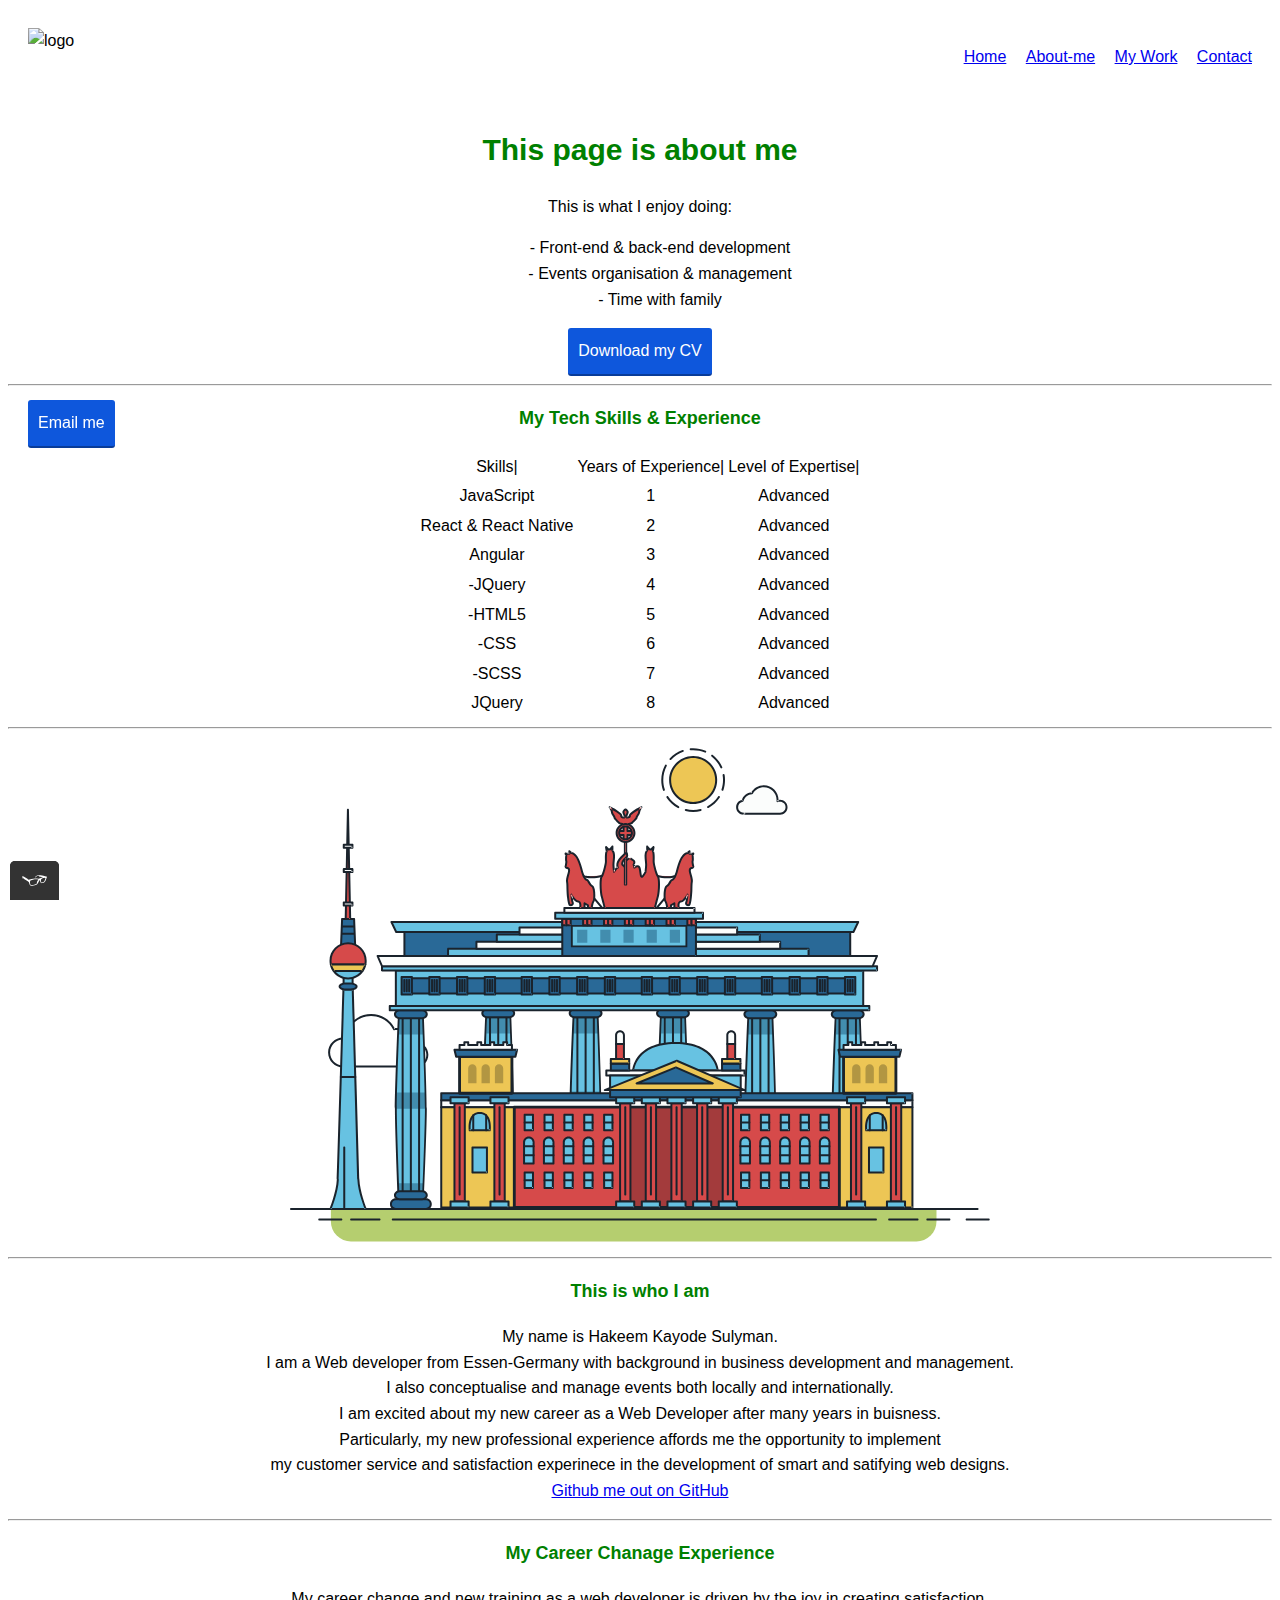
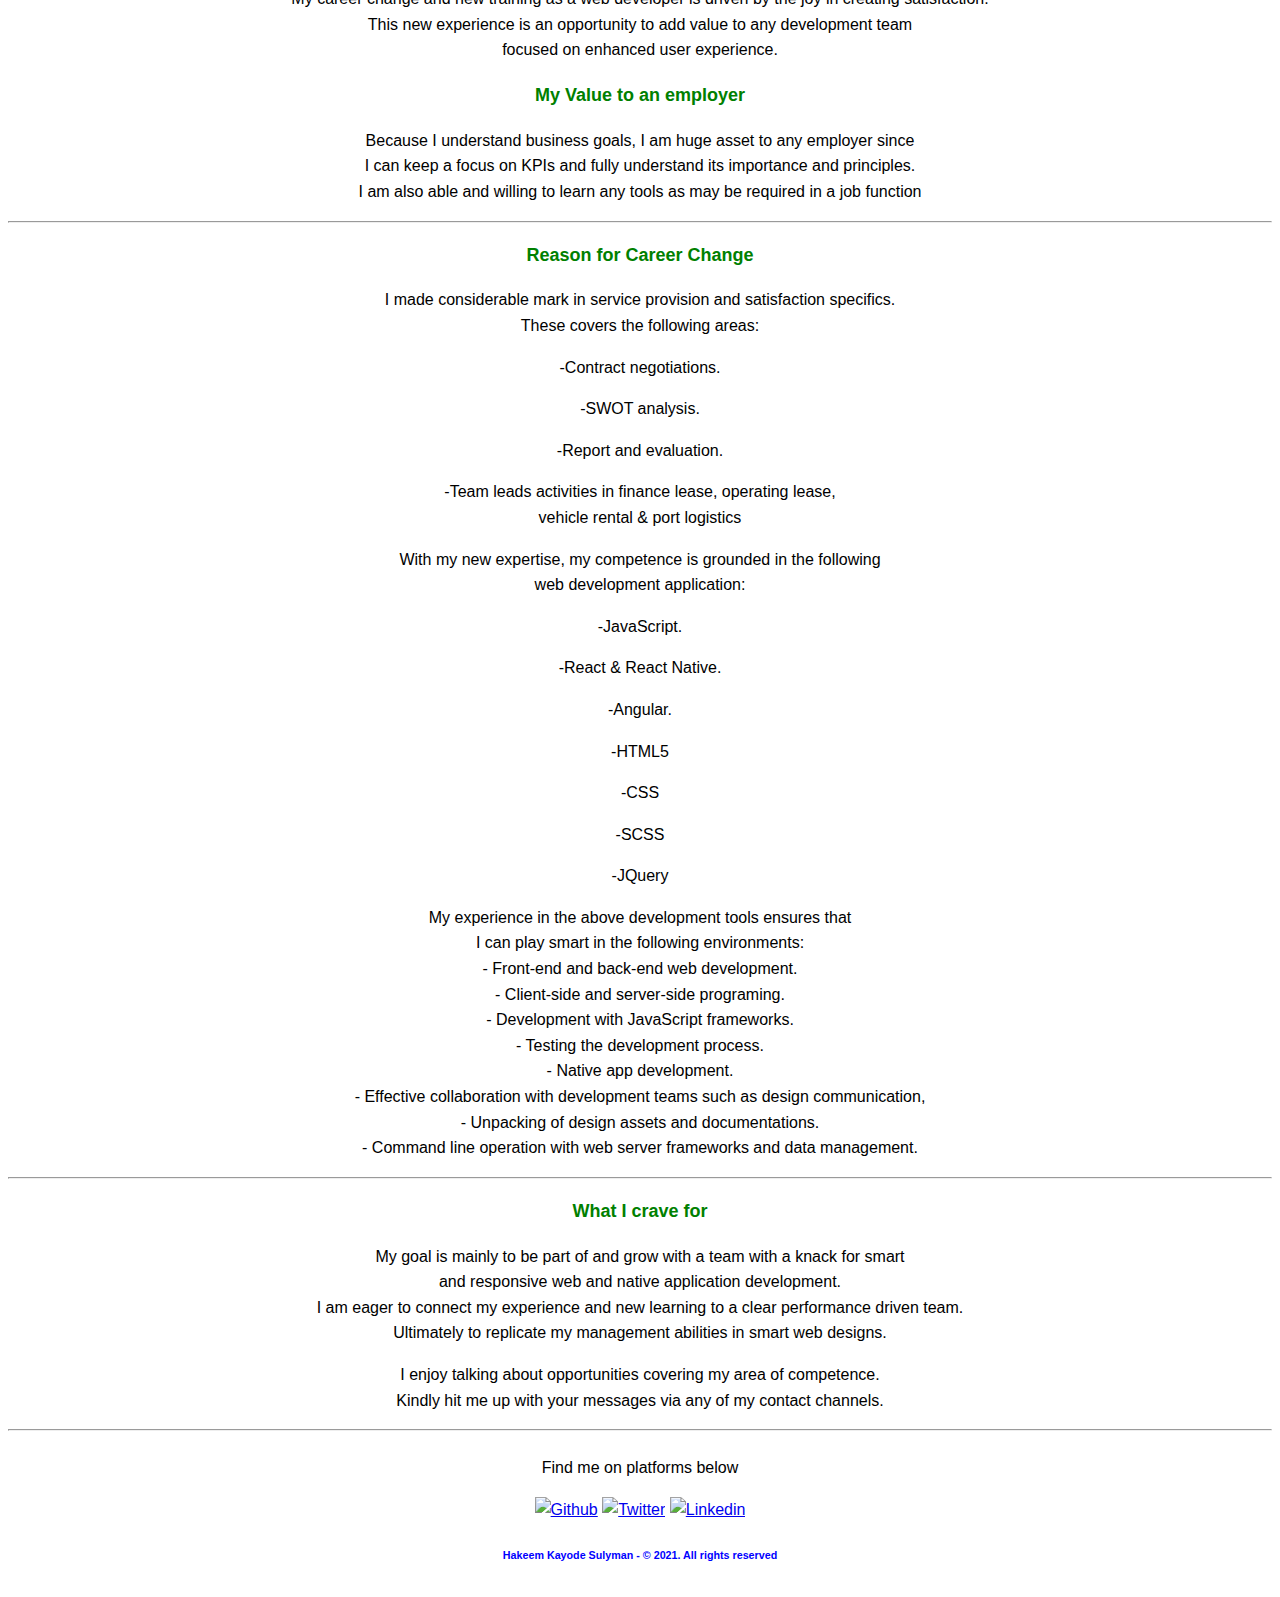
==== commit afb496c2: "edited about, contact, work & work page including the styles" ====
--- a/about.html
+++ b/about.html
@@ -21,87 +21,114 @@
     <link rel="stylesheet" type="text/css" href="css/styles.css" />
     <link rel="stylesheet" type="text/css" href="css/styles.production.css" />
   </head>
+  
   <body>
     <header class="page-header">
-      <!-- My logo -->
-      <img
-        src="img/hakeem-logo.png"
-        alt="hakeem logo"
-        class="page-header__item"
-      />
-      <!-- Page Navigation Section -->
-      <nav class="main-Navigation page-header__item">
-        <ul role="menubar" class="navigation-list">
+  
+      <img src="./Img/hakeem-logo.jpg" alt="logo" class="page-header_item Monica-logo">
+  
+      <nav class="page-header_item navigation-list">
+        <ul role="menubar">
+          <li>
+            <a href="index.html" role="menuitem" class="navigation-list_item"> Home </a>
+          </li>
+  
           <li role="presentation">
-            <a href="index.html" role="menuitem" class="navigation-list__item">
-              Home</a
-            >
+            <a href="about.html" role="menuitem" alt="About" class="navigation-list_item"> About-me </a>
           </li>
-          <li role="presentation">
-            <a
-              href="about.html"
-              role="menuitem"
-              class="navigation-list__item navigation-list__item--active"
-            >
-              About me</a
-            >
+  
+          <li>
+            <a href="work.html" role="menuitem" class="navigation-list_item"> My Work </a>
           </li>
-          <li role="presentation">
-            <a
-              href="contact.html"
-              role="menuitem"
-              class="navigation-list__item"
-            >
-              Contact</a
-            >
-          </li>
-          <li role="presentation">
-            <a href="work.html" role="menuitem" class="navigation-list__item">
-              Work</a
-            >
+  
+          <li>
+            <a href="contact.html" class="navigation-list_item"> Contact </a>
           </li>
         </ul>
       </nav>
     </header>
-
+    
     <a class="email-me button" href="mailto:haksuly1@gmail.com">Email me</a>
 
-    <!-- about Me -->
-    <main>
-      <section>
-        <h1 id="about">This page is about me</h1>
-        <div class="hobby">
-          <div class="hobby__item">
-            <h2>I enjoy doing the following;</h2>
-            <ul class="list__item">
-              <li><h3>Frontend development</h3></li>
-              <li><h3>Backend development</h3></li>
-              <li><h3>Test-driven development</h3></li>
-              <li><h3>Events organisation & management</h3></li>
-            </ul>
-          </div>
-        </div>
-      </section>
-      <br />
+    <div class="about-body">
+      <h1 id="about">This page is about me</h1>
       <div>
-        <a href="curriculum-vitae.pdf" class="button" target="_blank" download
-          >Download my CV</a
-        >
+        <p>This is what I enjoy doing: </p>
+        <ul class="hobby-list">
+          <li> - Front-end & back-end development</li>
+          <li> - Events organisation & management</li>
+          <li> - Time with family</li>
+        </ul>
+      <a href="curriculum-vitae.pdf" class="button" target="_blank" download>Download my CV</a>
       </div>
-      <br />
-      <div>
-        <svg
-          xmlns="http://www.w3.org/2000/svg"
-          class="berlin-illustration"
-          height="505"
-          viewBox="0 0 700 505"
-          xmlns:xlink="http://www.w3.org/1999/xlink"
-        >
+<hr>
+        <h3>My Tech Skills & Experience</h3>
+        <table class="center">
+          <thead>
+            <tr>
+              <td>Skills|</td>
+              <td>Years of Experience|</td>
+              <td>Level of Expertise|</td>
+            </tr>
+          </thead>
+          <tbody>
+      
+            <tr>
+              <td>JavaScript</td>
+              <td>1</td>
+              <td>Advanced</td>
+            </tr>
+      
+            <tr>
+              <td>React & React Native</td>
+              <td>2</td>
+              <td>Advanced</td>
+            </tr>
+      
+            <tr>
+              <td>Angular</td>
+              <td>3</td>
+              <td>Advanced</td>
+            </tr>
+      
+            <tr>
+              <td>-JQuery</td>
+              <td>4</td>
+              <td>Advanced</td>
+            </tr>
+      
+            <tr>
+              <td>-HTML5</td>
+              <td>5</td>
+              <td>Advanced</td>
+            </tr>
+      
+            <tr>
+              <td>-CSS</td>
+              <td>6</td>
+              <td>Advanced</td>
+            </tr>
+      
+            <tr>
+              <td>-SCSS</td>
+              <td>7</td>
+              <td>Advanced</td>
+            </tr>
+      
+            <tr>
+              <td>JQuery</td>
+              <td>8</td>
+              <td>Advanced</td>
+            </tr>
+          </tbody>
+        </table>
+      </div>
+
+<hr>
+      <div class="about-body">
+        <svg xmlns="http://www.w3.org/2000/svg" class="berlin-illustration" height="505" viewBox="0 0 700 505" xmlns:xlink="http://www.w3.org/1999/xlink">
           <defs>
-            <polygon
-              id="a"
-              points=".06 231.917 .06 .929 688.717 .929 688.717 231.917"
-            ></polygon>
+            <polygon id="a" points=".06 231.917 .06 .929 688.717 .929 688.717 231.917"></polygon>
           </defs>
           <g fill="none" fill-rule="evenodd">
             <g transform="translate(0 241)" class="cloud-front">
@@ -2163,35 +2190,39 @@
           </g>
         </svg>
       </div>
-
-      <div class="first-section">
-        <div class="first-section__item">
-          <h2>This is who I am</h2>
+  
+<hr>
+        <div class="about-body">
+          <h3>This is who I am</h3>
           My name is Hakeem Kayode Sulyman.<br />
-          I am a <span>Web</span> developer from Essen, Germany with background in business development and management.<br />
+          I am a <span>Web</span> developer from Essen-Germany with background in business development and management.<br />
           I also conceptualise and manage events both locally and internationally.
           <br/>
-          I am loving my new career as a Web Developer after many years in buisness.
-          <br>Particularly, my new professional experience affords me opportunity to implement
+          I am excited about my new career as a Web Developer after many years in buisness.
+          <br>Particularly, my new professional experience affords me the opportunity to implement
           <br>my customer service and satisfaction experinece in the development of smart and satifying web designs.
           <br>
-          <a href="https://github.com/haksuly1" target="_blank">Github</a>
+          <a href="https://github.com/haksuly1" target="_blank">Github me out on GitHub</a>
         </p>
         </div>
-
-        <div class="first-section__item">
+<hr>
+        <div class="about-body">
           <h3>My Career Chanage Experience</h3>
             <p>My career change and new training as a web developer is driven by the joy in creating satisfaction. 
             <br>This new experience is an opportunity to add value to any development team 
             <br>focused on enhanced user experience.</p>
 
-          <h2>My Value to an employer</h2>
+          <h3>My Value to an employer</h3>
             <p>Because I understand business goals, I am huge asset to any employer since
               <br> I can keep a focus on KPIs and fully understand its importance and principles.
+              <br>I am also able and willing to learn any tools as may be required in a job function
             </p>
-            <p>I am also able and willing to learn any tools as may be required in a job function</p>
+            </div>
 
-          <h2>Reason for Career Change</h2>
+<hr>
+
+          <div class="about-body">
+          <h3>Reason for Career Change</h3>
             <p>I made considerable mark in service provision and satisfaction specifics. 
             <br>These covers the following areas:</p>
             <p>-Contract negotiations.</p>
@@ -2208,85 +2239,36 @@
             <p>-CSS</p>
             <p>-SCSS</p>
             <p>-JQuery</p>
-            <h4>My experience in the above development tools ensures that 
-              <br>I can play smart in the following environments:</h4>
-            <p>-Front-end and back-end web development.</p>
-            <p>-Client-side and server-side programing.</p>
-            <P>-Development with JavaScript frameworks.</P>
-            <p>-Testing the development process.</p>
-            <p>-Native app development.</p>
-            <p>-Effective collaboration with development teams such as design communication, 
-              <br>Unpacking of design assets and documentations.</p>
-            <p>-Command line operation with web server frameworks and data management.</p>
+          <p>My experience in the above development tools ensures that 
+          <br>I can play smart in the following environments:
+            <br> - Front-end and back-end web development.
+            <br> - Client-side and server-side programing.
+            <br> - Development with JavaScript frameworks.
+            <br> - Testing the development process.
+            <br> - Native app development.
+            <br> - Effective collaboration with development teams such as design communication, 
+            <br> - Unpacking of design assets and documentations.
+            <br> - Command line operation with web server frameworks and data management.
+          </p>
+          </div>
 
-            <h2>What I crave for</h2>
+  <hr>
+
+          <div class="about-body">
+            <h3>What I crave for</h3>
             <p>My goal is mainly to be part of and grow with a team with a knack for smart 
               <br>and responsive web and native application development. 
               <br>I am eager to connect my experience and new learning to a clear performance driven team. 
-              <br>Ultimately to replicate my management abilities in smart web designs.</p> 
+              <br>Ultimately to replicate my management abilities in smart web designs. 
             <p>I enjoy talking about opportunities covering my area of competence.  
-              <br>Kindly hit me up with your messages via any of my contact channels.</p>
+              <br>Kindly hit me up with your messages via any of my contact channels.
+            </p>
          </div>
+      </div>
+    </body>
 
-        <div>
-          <h2>My Tech Skills & Experience</h2>
-          <table class="center">
-            <thead>
-              <tr>
-                <td>Skills|</td>
-                <td>Years of Experience|</td>
-                <td>Level of Expertise|</td>
-              </tr>
-            </thead>
-            <tbody>
+<hr>
 
-
-              <tr>
-                <td>JavaScript</td>
-                <td>7</td>
-                <td>Advanced</td>
-              </tr>
-
-              <tr>
-                <td>React & React Native</td>
-                <td>6</td>
-                <td>Advanced</td>
-              </tr>
-
-              <tr>
-                <td>-Angular</td>
-                <td>5</td>
-                <td>Advanced</td>
-              </tr>
-              
-              <tr>
-                <td>-HTML5</td>
-                <td>4</td>
-                <td>Advanced</td>
-              </tr>
-              
-              <tr>
-                <td>-CSS</td>
-                <td>3</td>
-                <td>Advanced</td>
-              </tr>
-              
-              <tr>
-                <td>-SCSS</td>
-                <td>2</td>
-                <td>Advanced</td>
-              </tr>
-              
-              <tr>
-                <td>JQuer</td>
-                <td>1</td>
-                <td>Advanced</td>
-              </tr>
-            </tbody>
-          </table>
-        </div>
-      </div>
-    </main>
     <!-- Social Media Handles -->
     <footer class="page-footer">
       <p>Find me on platforms below</p>
--- a/css/styles.css
+++ b/css/styles.css
@@ -1,148 +1,130 @@
-/* */
+/*
+colours used 
+text colour (dark grey): 02040A
+primary colour (dark blue green): #0E57DC
+secondary colour (golden yellow): #EAD084
+Check that the contrast works! contrast ration checker
+*/
+
+/* UPDATE: from now on the html files have to refer to style.prodution.css. You have to:
+Copy the content of your CSS file and paste it into the PostCSS playground for converting variables.
+Copy the output of the PostCSS playground and paste it into the autoprefixer.
+Paste the output of the autoprefixer into the style.production.css.
+*/
+
 :root {
-  --font-family: 'lato', Helvetica;
-  --primary-color: #357b70;
-  --secondary-color: #e0b354;
-  --deep-yellow: #eace09;
-  --faint-yellow: #ffffbf;
-  --font-weight: 400;
-  --line-height: 1.6;
-  --font-size: 16px;
-  --color: #0000ff;
-  --white-color: #fff;
-  --red-color: #ff0000;
-  --lightgrey: #d3d3d3;
-  --font-weight: bold;
-  --color: #000;
-}
-
-/* links appear in blue color */
-a {
-  color: var(--primary-color);
-}
-
-ul {
-  list-style: none;
-}
-
-/* setting the default width of an element to include the padding and the border via the box-sizing property and border-box value */
+  --primary-color: #0E57DC;
+  --secondary-color: #EAD084;
+  /* the exercise tells me to replace all colors, but does it make sense to replace colors like white and black? 
+  or the red color for a visited website? I am never going to repeat the color red apart from this purpose*/
+}
+
 * {
   box-sizing: border-box;
 }
-/*
+
 body {
-  background-color: var(--primary-color);
-  line-height: var(--line-height);
-}
-*/
-header {
-  font-weight: var(--font-weight);
-  font-size: var(--font-size);
-  line-height: var(--line-height);
-}
-
-main {
-  text-align: center;
-  font-weight: var(--font-weight);
-  font-size: Var(--font-size);
-  line-height: var(--line-height);
+  font-family: 'poppins', sans-serif;
+  font-weight: 500;
+  font-size: 16px;
+  line-height: 1.6;
 }
 
 h1 {
   font-size: 30px;
-  font-weight: var(--font-weight);
-  color: var(--primary-color);
-}
-
-h2 {
-  font-size: 24px;
-  font-weight: var(--font-weight);
+  font-weight: 700;
+  font-weight: bold;
+  color: green;
+}
+
+h6 {
+  color: blue;
+}
+
+h5 {
+  color: grey;
 }
 
 h3 {
   font-size: 18px;
-  font-weight: var(--font-weight);
+  font-weight: 700;
+  text-decoration: none;
+  color: green;
+}
+
+
+.github-anchor {
   color: var(--primary-color);
 }
-/*
-a {
-  background-color: var(--primarycolor);
-}
-*/
-/* visited link */
-a:visited {
-  color: var(--red-color);
-}
-
-/* No underlining when hovering over a link */
-a:hover,
-a:focus {
+
+.github-anchor:hover {
+  color: red;
+}
+
+.github-anchor:active {
+  color: var(--secondary-color);
+}
+
+.button {
+
+  /* overwrites browser defaults and resets the border */
+  border: none;
+  /* takes the font from the outer container */
+  font-family: inherit;
+  display: inline-block;
+  /* styles the background color, font color, and text decoration (underline, etc.) of the button */
+  background-color: var(--primary-color);
+  color: white;
   text-decoration: none;
-}
-
-/* selected link */
-a:active {
-  color: var(--primary-color);
-}
-
-input,
-select,
-button {
-  font-family: system-ui;
-}
-
-.navigation-list__item--active {
-  text-decoration: none;
-}
-
-.navigation-list__item {
-  display: inline-block;
-  width: 100%;
-}
-
-.navigation-list__item li {
-  color: var(--color);
-}
-
-.button__secondary {
-  color: var(--white-color);
-}
-
-.hobby {
-  display: grid;
-  border: 1px solid rgba(0 0 0.3);
-  margin-right: 50px;
-  margin-left: 50px;
-  padding-right: 3%;
-}
-/*
-.list__item li:first-child {
-  background: var(--light-blue);
-}
-
-.list__item li:nth-child(2) {
-  background: var(--light-green);
-}
-
-.list__item li:nth-child(3) {
-  background: var(--light-yellow);
-}
-
-.list__item li:nth-child(4) {
-  background: var(--light-red);
-}
-*/
-/* adjust the profile photo to rounded edge by using border-radius */
+  /*adds spacing to the button (this will be discussed more in-depth later) */
+  padding: 10px;
+  border-radius: 3px;
+  /* gives the button a bottom border with a width of 2px, a type of solid, and a color in RGBA format */
+  border-bottom: 2px solid rgba(0, 0, 0, 0.3);
+  transition-duration: 0.2s;
+  transition-property: opacity;
+}
+
+.button:hover,
+button:focus {
+  /* lets the mouse appear as a hand when hovering over the button */
+  cursor: pointer;
+  /* reduces the opacity of the button to 80% */
+  opacity: 0.8;
+  color: var(--secondary-color);
+}
+
 .profile__portrait {
   float: left;
   width: 250px;
-
-  height: auto;
+  height: 250px;
+  margin-right: 70px;
   border-radius: 50%;
 }
 
 .page-footer {
   clear: both;
+  text-align: center;
+  display: flex;
+  flex-direction: column;
+}
+
+.profile {
+  width: 80%;
+  max-width: 950px;
+  margin: auto;
+}
+
+.email-me {
+  position: fixed;
+  top: 400px;
+  margin-left: 20px;
+}
+
+.hakeem-logo {
+  float: left;
+  width: 250px;
+  margin-right: 40px;
 }
 
 .page-header {
@@ -150,350 +132,319 @@
   width: 100%;
   padding: 20px;
 }
-/* A base width of 200px but also the ability to shrink along the same ratio */
-.page-header__item {
+
+.page-header_item {
   flex: 0 1 200px;
 }
-/* To target the navigation in your CSS, you’ll use the pseudo-selector :last-child as it’s the last child of the two flexbox child items*/
-.page-header__item:last-child {
+
+.page-header .page-header_item:last-child {
   flex-grow: 1;
   text-align: right;
 }
 
-/* All content elements are arranged in a single row or column. Gives page-footer class the display property with a value of flex */
-.page-footer {
-  padding-bottom: 20px;
-  display: flex;
-  flex-direction: column;
-  text-align: center;
-}
-/* parent container to be a Flexbox container and cover the full width of your page with 20px of padding on all sides.*/
-
-/* Get rid of the dots from the unordered list and reformat it in horizontal format */
 .navigation-list {
   list-style-type: none;
   display: inline-block;
 }
-/* align list items in a row (inline-block) and give them some space in-between them */
-.navigation-list__item li {
+
+.navigation-list li {
   display: inline-block;
   margin-left: 15px;
 }
 
-.my-work {
+.navigation-list_item:hover {
+  color: red;
+}
+
+.navigation-list_item:active {
+  color: var(--secondary-color);
+}
+
+.grid {
+  display: -ms-grid;
   display: grid;
-  margin-left: 500px;
-}
-
-/* Sets Background color where project-items are listed */
-.grid__item {
-  padding-bottom: 15px;
-  padding-left: 15px;
-  border: 1px solid black;
-  box-sizing: border-box;
-}
-/* Specifies sizes of colums and rows */
-.grid {
-  display: grid;
-  grid-template-columns: 300px 300px 300px;
-  grid-template-rows: 300px 300px;
-}
-/* Sets colums and row sizes to 300px for both columns and rows */
-.grid {
-  grid-template-columns: 300px 300px 300px;
-}
-/* You tell the last child item that it should 1. Be in the third column, 2. Start in the first row, and 3. End at the beginning of the third row */
-.grid__item:last-child {
-  grid-column-start: 3;
-  grid-column-end: 3;
-  grid-row-start: 1;
-  grid-row-end: 3;
-}
-/* Another way top write the above */
-.grid__item:last-child {
+  -ms-grid-columns: auto;
+  grid-template-columns: auto;
+  -ms-grid-rows: auto;
+  grid-template-rows: auto;
+  grid-gap: 10px;
+  align-content: center;
+}
+
+.grid>*:nth-child(1) {
+  -ms-grid-row: 1;
+  grid-row: 1;
+  -ms-grid-column: 1;
+  grid-column: 1;
+}
+
+.grid>*:nth-child(2) {
+  -ms-grid-row: 1;
+  grid-row: 1;
+  -ms-grid-column: 3;
+  grid-column: 3;
+}
+
+.grid>*:nth-child(3) {
+  -ms-grid-row: 1;
+  grid-row: 1;
+  -ms-grid-column: 5;
+  grid-column: 5;
+}
+
+.grid>*:nth-child(4) {
+  -ms-grid-row: 3;
+  grid-row: 3;
+  -ms-grid-column: 1;
+  grid-column: 1;
+}
+
+.grid>*:nth-child(5) {
+  -ms-grid-row: 3;
+  grid-row: 3;
+  -ms-grid-column: 3;
+  grid-column: 3;
+}
+
+.grid>*:nth-child(6) {
+  -ms-grid-row: 3;
+  grid-row: 3;
+  -ms-grid-column: 5;
+  grid-column: 5;
+}
+
+.grid>*:nth-child(7) {
+  -ms-grid-row: 5;
+  grid-row: 5;
+  -ms-grid-column: 1;
+  grid-column: 1;
+}
+
+.grid>*:nth-child(8) {
+  -ms-grid-row: 5;
+  grid-row: 5;
+  -ms-grid-column: 3;
+  grid-column: 3;
+}
+
+.grid>*:nth-child(9) {
+  -ms-grid-row: 5;
+  grid-row: 5;
+  -ms-grid-column: 5;
+  grid-column: 5;
+}
+
+.grid-item:last-child {
+  -ms-grid-column: 3;
   grid-column: 3 / 3;
+  -ms-grid-row: 1;
+  -ms-grid-row-span: 2;
   grid-row: 1 / 3;
 }
-/* new meassurement units used to allocated available space for colums and rows */
-.grid {
-  grid-template-columns: 1fr 1fr 1fr;
-  grid-gap: 20px;
-}
-/* Space (top/bottom and right/left from inside the grid */
-.grid {
-  padding-left: 5px;
-  padding-top: 40px;
-  margin-top: 20px;
-}
-
-.welcome {
-  padding-bottom: 20px;
-  padding-left: 0;
-  padding-right: 30%;
-}
-
-.welcome h1 {
-  color: var(--primary-color);
-}
-/* contact__items Here*/
-.contact {
-  display: grid;
-  border: 1px solid rgba(0 0 0.3);
-  border-radius: 10%;
-  margin-right: 25%;
-  margin-left: 25%;
-  margin-top: 15px;
-  padding-left: 10px;
-  padding-right: 10px;
-  padding-bottom: 20px;
-}
-.home {
-  display: grid;
-  padding-left: 10px;
-  padding-right: 10px;
-  float: left;
-  text-align: center;
-  padding-bottom: 20px;
-  border: 1px solid rgba(0 0 0.3);
-}
-
-.home h1,
-h2 {
-  color: var(--primary-color);
-}
-/* styling of the fixed email button on all pages */
-.email-me {
-  position: fixed;
-  top: 400px;
-  margin-left: 20px;
-}
-/* styling of the form in the contact page */
-.form {
-  display: grid;
-  flex-direction: column;
-  margin-right: 25%;
-  margin-left: 25%;
-  margin-top: 15px;
-  margin-bottom: 15px;
-  padding-top: 5px;
-  padding-bottom: 15px;
-  box-sizing: border-box;
-  border-radius: 10%;
-  border: 1px solid rgba(0 0 0.3);
+
+.grid-item {
+  background-color: #EAD084;
+  padding-left: 20px;
+  padding-right: 20px;
   align-content: center;
 }
-.form input {
-  border: 0;
-  border-bottom: 1px solid black;
-  margin-top: 15px;
-  width: 60%;
-}
-.form textarea {
-  margin-top: 15px;
-  width: 60%;
-}
-.form button {
-  margin-top: 15px;
-}
-.link a {
-  display: inline-block;
-  margin-right: 0;
-  padding-left: 30%;
-}
-*/
-
-/* styling for first section of about page */
-.first-section {
-  display: grid;
-  border: 1px solid rgba(0 0 0.3);
-  border-radius: 10%;
-  margin-right: 15%;
-  margin-left: 15%;
-  margin-top: 15px;
-  padding-left: 10px;
-  padding-right: 10px;
-  padding-bottom: 20px;
-}
-/* for copyright line styling */
-.copyright h6 {
-  background-color: var(--primary-color);
-  color: var(--white-color);
-}
-
-h1 {
-  font-size: 22px;
-}
-
-/* opacity transition that lasts 0.2s to the button */
-.button,
-button {
-  /* overwrites browser defaults and resets the border */
+
+.project_homescreen {
+  width: 200px;
+  height: 250px;
+}
+
+/* the following overwrites the grid settings above. Media queries
+adapt CSS rules for different devices */
+
+@media all and (max-width: 500px) {
+  .grid {
+    -ms-grid-columns: 1fr;
+    grid-template-columns: 1fr;
+    grid-gap: 10px;
+  }
+}
+
+@media all and (min-width: 500px) and (max-width:750px) {
+  .grid {
+    -ms-grid-columns: 1fr 10px 1fr;
+    grid-template-columns: 1fr 1fr;
+  }
+
+}
+
+@media all and (max-width: 750px) {
+  .grid {
+    grid-gap: 10px;
+  }
+
+  .grid-item:last-child {
+    grid-column: auto/auto;
+    grid-row: auto/auto;
+  }
+
+  .h1 {
+    font-size: 22px;
+  }
+}
+
+/* The words in the button are red and not white, don't know how to fix */
+.button {
   border: none;
   display: inline-block;
-  /* takes the font from the outer container */
   font-family: inherit;
-  /* styles the button */
-
-  color: var(--white-color);
+  background-color: #0E57DC;
+  color: white;
   text-decoration: none;
   padding: 10px;
   border-radius: 3px;
-  /* width of the border, type, color */
   border-bottom: 2px solid rgba(0, 0, 0, 0.3);
+  -webkit-transition-duration: 0.2s;
+  -o-transition-duration: 0.2s;
   transition-duration: 0.2s;
+  -webkit-transition-property: opacity;
+  -o-transition-property: opacity;
   transition-property: opacity;
 }
-/* lets the mouse appear as a hand when hovering over the button */
-/* reduces the opacity of the button to 80% */
+
+button {
+  border: none;
+  display: inline-block;
+  font-family: inherit;
+  background-color: #0E57DC;
+  color: white;
+  text-decoration: none;
+  padding: 10px;
+  border-radius: 3px;
+  border-bottom: 2px solid rgba(0, 0, 0, 0.3);
+  -webkit-transition-duration: 0.2s;
+  -o-transition-duration: 0.2s;
+  transition-duration: 0.2s;
+  -webkit-transition-property: opacity;
+  -o-transition-property: opacity;
+  transition-property: opacity;
+}
+
 button:hover,
-button:focus {
+button:focus,
+.button:hover,
+.button:focus {
   cursor: pointer;
-  opacity: 0.8;
-}
-
-/* Changes layout from a 3-column grid to a 1-column grid by simply passing 1fr to the grid-template-columns property */
-@media all and (max-width: 500px) {
-  .grid {
-    grid-template-columns: 1fr;
-    grid-gap: 10px;
-  }
-  .grid__item:last-child {
-    grid-column: auto / auto;
-    grid-row: auto / auto;
-  }
-  h1 {
-    font-size: 22px;
-  }
-}
-/* Go from a 3-column grid to a 2-column grid when the screen’s width is greater than 500px but less than 750px */
-@media all and (max-width: 500px) {
-  .grid {
-    grid-template-columns: 1fr;
-    grid-gap: 10px;
-  }
-  .grid__item:last-child {
-    grid-column: auto / auto;
-    grid-row: auto / auto;
-  }
-  h1 {
-    font-size: 22px;
-  }
-}
-@media all and (min-width: 500px) and (max-width: 750px) {
-  .grid {
-    grid-template-columns: 1fr 1fr;
-    grid-gap: 10px;
-  }
-  .grid__item:last-child {
-    grid-column: auto / auto;
-    grid-row: auto / auto;
-  }
-  h1 {
-    font-size: 22px;
-  }
-}
-
-/* The media query for shared code - which can be shortened to simply (max-width: 750px) */
-@media all and (max-width: 750px) {
-  /* shared code */
-}
-
-/* Final complete code for all three media queries housing the properties unique to them */
-@media all and (max-width: 500px) {
-  .grid {
-    grid-template-columns: 1fr;
-  }
-}
-@media all and (min-width: 500px) and (max-width: 750px) {
-  .grid {
-    grid-template-columns: 1fr 1fr;
-  }
-}
-@media all and (max-width: 750px) {
-  .grid {
-    grid-gap: 10px;
-  }
-
-  @keyframes color-change {
-    from {
-      fill: var(--deep-yellow);
-    }
-    to {
-      fill: var(--orange);
-    }
-  }
-
-  @keyframes color-change {
-    0% {
-      fill: var(--deep-yellow);
-    }
-    50% {
-      fill: var(--faint-yellow);
-    }
-    100% {
-      fill: var(--orange);
-    }
-  }
-
-  /* Animation Style CSS code on (.sun) - Long method */
-  .sun {
-    animation-duration: 4s;
-    animation-name: color-change;
-    animation-iteration-count: infinite;
-    animation-direction: alternate;
-    animation-timing-function: linear;
-  }
-
-  /* Animation Style CSS code on (.sun) - Short method */
-  .sun {
-    animation: 4s color-change infinite alternate linear;
-  }
-  /* To move to the right across the screen. Call its keyframe animation cloud-move */
-  @keyframes cloud-move {
-    from {
-      transform: translate(0, 50px);
-    }
-    to {
-      transform: translate(200px, 50px);
-    }
-  }
-  /* To move cloud-front - Long method */
-  .cloud-front {
-    animation-duration: 30s;
-    animation-name: cloud-move;
-    animation-iteration-count: infinite;
-    animation-direction: alternate;
-    animation-timing-function: linear;
-  }
-  /* To move cloud-front - Short method */
-  .cloud-front {
-    animation: 30s cloud-move infinite alternate linear;
-  }
-  /* keyframe animation for cloud-move-reverse - Long Method */
-  @keyframes cloud-move-reverse {
-    from {
-      transform: translate(446px, 48px);
-    }
-    to {
-      transform: translate(100px, 48px);
-    }
-  }
-  /* keyframe animation for cloud-move-reverse - short Method */
-  .cloud-back {
-    animation: 34s cloud-move-reverse infinite alternate linear;
-  }
-
-  /* Animation of "Hello World!" */
-  .welcome {
-    animation: 30s welcome-move infinite alternate linear;
-  }
-
-  @keyframes welcome-move {
-    from {
-      transform: translate(0px, 50px);
-    }
-    to {
-      transform: translate(200px, 50px);
-    }
-  }
-}
+  opacity: 0.9;
+}
+
+.about-body {
+  text-align: center;
+}
+
+table.center {
+  margin-left: auto;
+  margin-right: auto;
+}
+
+.contact-body {
+  text-align: center;
+}
+
+.hobby-list {
+  list-style-type: none;
+}
+
+@-webkit-keyframes color-change {
+  0% {
+    fill: #edc655;
+  }
+
+  50% {
+    fill: #fcffad;
+  }
+
+  100% {
+    fill: #f76414;
+  }
+}
+
+@keyframes color-change {
+  0% {
+    fill: #edc655;
+  }
+
+  50% {
+    fill: #fcffad;
+  }
+
+  100% {
+    fill: #f76414;
+  }
+}
+
+.sun {
+  -webkit-animation: 4s color-change infinite alternate linear;
+  animation: 4s color-change infinite alternate linear;
+}
+
+@-webkit-keyframes cloud-move {
+  from {
+    -webkit-transform: translateX(446px);
+    transform: translateX(446px);
+  }
+
+  to {
+    -webkit-transform: translateX(100px);
+    transform: translateX(100px);
+  }
+}
+
+@keyframes cloud-move {
+  from {
+    -webkit-transform: translateX(446px);
+    transform: translateX(446px);
+  }
+
+  to {
+    -webkit-transform: translateX(100px);
+    transform: translateX(100px);
+  }
+}
+
+.cloud-front {
+  -webkit-animation: 30s cloud-move infinite alternate linear;
+  animation: 30s cloud-move infinite alternate linear;
+}
+
+@-webkit-keyframes cloud-move-reverse {
+  from {
+    -webkit-transform: translateX(0px);
+    transform: translateX(0px);
+  }
+
+  to {
+    -webkit-transform: translateX(200px);
+    transform: translateX(200px);
+  }
+}
+
+@keyframes cloud-move-reverse {
+  from {
+    -webkit-transform: translateX(0px);
+    transform: translateX(0px);
+  }
+
+  to {
+    -webkit-transform: translateX(200px);
+    transform: translateX(200px);
+  }
+}
+
+.cloud-back {
+  -webkit-animation-duration: 34s;
+  animation-duration: 34s;
+  -webkit-animation-name: cloud-move-reverse;
+  animation-name: cloud-move-reverse;
+  -webkit-animation-iteration-count: infinite;
+  animation-iteration-count: infinite;
+  -webkit-animation-direction: alternate;
+  animation-direction: alternate;
+  -webkit-animation-timing-function: linear;
+  animation-timing-function: linear;
+}--- a/css/styles.production.css
+++ b/css/styles.production.css
@@ -1,310 +1,243 @@
 /*
-* Prefixed by https://autoprefixer.github.io
-* PostCSS: v8.3.6,
-* Autoprefixer: v10.3.1
-* Browsers: last 4 version
+colours used 
+text colour (dark grey): 02040A
+primary colour (dark blue green): #0E57DC
+secondary colour (golden yellow): #EAD084
+Check that the contrast works! contrast ration checker
 */
 
-a {
-  color: #357b70;
-}
-
-ul {
-  list-style: none;
-}
-
-/* setting the default width of an element to include the padding and the border via the box-sizing property and border-box value */
+/* UPDATE: from now on the html files have to refer to style.prodution.css. You have to:
+Copy the content of your CSS file and paste it into the PostCSS playground for converting variables.
+Copy the output of the PostCSS playground and paste it into the autoprefixer.
+Paste the output of the autoprefixer into the style.production.css.
+*/
+
+:root {
+  --primary-color: #0E57DC;
+  --secondary-color: #EAD084;
+  /* the exercise tells me to replace all colors, but does it make sense to replace colors like white and black? 
+  or the red color for a visited website? I am never going to repeat the color red apart from this purpose*/
+}
+
 * {
-  -webkit-box-sizing: border-box;
   box-sizing: border-box;
 }
 
-.center {
-  margin-left: auto;
-  margin-right: auto;
-}
-
-.send {
-  border: none;
-  font-family: inherit;
-  background-color: #228b22;
-  color: white;
-  text-decoration: none;
-  padding: 0.1px;
-  border-radius: 0.01px;
-  border-bottom: 2px solid rgba(0, 0, 0, 0.5);
-}
-
 body {
-  font-family: "lato", Helvetica;
-  background-color: #faf0e6;
-  font-weight: 400;
-  font-size: 16px;
-
-  /* Sets the font size to 16px */
-  line-height: 1.6;
-  /* Sets the line-height to 1.6 */
-}
-
-header {
-  font-family: "lato", Helvetica;
-  font-weight: 400;
+  font-family: 'poppins', sans-serif;
+  font-weight: 500;
   font-size: 16px;
   line-height: 1.6;
-}
-
-main {
-  font-family: "lato", Helvetica;
-  text-align: center;
-  font-weight: 400;
-  font-size: Var(--font-size);
-  line-height: 1.6;
-}
-.displayed {
-  display: block;
-  margin-right: auto;
-  margin-left: auto;
-  max-width: 100%;
-  height: auto;
-  border-radius: 50%;
-}
-
-.area {
-  display: block;
-  margin-right: auto;
-  margin-left: auto;
-  padding-bottom: 20px;
 }
 
 h1 {
   font-size: 30px;
   font-weight: 700;
-}
-
-h2 {
-  font-size: 24px;
-  font-weight: 700;
+  font-weight: bold;
+  color: green;
+}
+
+h6 {
+  color: blue;
+}
+
+h5 {
+  color: grey;
 }
 
 h3 {
   font-size: 18px;
   font-weight: 700;
-}
-
-a {
-  color: #357b70;
-}
-
-a:visited {
-  /* visited link */
-  color: #ee4b2b;
-}
-
-a:hover,
-a:focus {
-  /* No underlining when hovering over a link */
   text-decoration: none;
-}
-
-a:active {
-  /* selected link */
-  color: #489c79;
-}
-
-input,
-texture,
-select,
-button {
-  font-family: system-ui;
-}
-
-button {
+  color: green;
+}
+
+h2 {
+  color: green;
+}
+
+.github-anchor {
+  color: var(--primary-color);
+}
+
+.github-anchor:hover {
+  color: red;
+}
+
+.github-anchor:active {
+  color: var(--secondary-color);
+}
+
+.button {
+
   /* overwrites browser defaults and resets the border */
   border: none;
   /* takes the font from the outer container */
   font-family: inherit;
+  display: inline-block;
   /* styles the background color, font color, and text decoration (underline, etc.) of the button */
-  background-color: #faf0e6;
-  color: Var(--approximately-snow);
+  background-color: var(--primary-color);
+  color: white;
   text-decoration: none;
   /*adds spacing to the button (this will be discussed more in-depth later) */
-  padding: 10px 15px;
-  border-radius: 5px;
+  padding: 10px;
+  border-radius: 3px;
   /* gives the button a bottom border with a width of 2px, a type of solid, and a color in RGBA format */
   border-bottom: 2px solid rgba(0, 0, 0, 0.3);
-}
-
-button:hover,
+  transition-duration: 0.2s;
+  transition-property: opacity;
+}
+
+.button:hover,
 button:focus {
   /* lets the mouse appear as a hand when hovering over the button */
   cursor: pointer;
   /* reduces the opacity of the button to 80% */
-  opacity: 0.6;
-}
-
-.button__secondary {
-  background-color: #ffd700;
-  color: #2b2b2b;
-}
-
-.navigation-list__item--active {
-  text-decoration: none;
-}
-
-a {
-  /* element selector - link appears in blue color */
-  color: #3299ff;
-}
-
-.list__item li:first-child {
-  background: #4ca6ff;
-}
-
-.list__item li:nth-child(2) {
-  background: #21ccbb;
-}
-
-.list__item li:nth-child(3) {
-  background: #ffd700;
-}
-
-.list__item li:nth-child(4) {
-  background: #f7347a;
-}
-
-/* pointer to my website */
-.my-link {
-  color: #0000ff;
+  opacity: 0.8;
+  color: var(--secondary-color);
 }
 
 .profile__portrait {
   float: left;
+  width: 250px;
+  height: 250px;
+  margin-right: 70px;
+  border-radius: 50%;
 }
 
 .page-footer {
   clear: both;
-}
-/* adjust the profile photo to rounded edge by using border-radius */
-.profile__portrait {
+  text-align: center;
+  display: flex;
+  flex-direction: column;
+}
+
+.profile {
+  width: 80%;
+  max-width: 950px;
+  margin: auto;
+}
+
+.email-me {
+  position: fixed;
+  top: 400px;
+  margin-left: 20px;
+}
+
+.hakeem-logo {
+  float: left;
   width: 250px;
   margin-right: 40px;
-  height: auto;
-  border-radius: 50%;
-}
-
-.profile {
-  max-width: 700px;
-  margin: 0 auto;
-}
-
-/* All content elements are arranged in a single row or column. Gives page-footer class the display property with a value of flex */
-.page-footer {
-  clear: both;
-  display: -webkit-box;
-  display: -ms-flexbox;
-  display: flex;
-  -webkit-box-orient: vertical;
-  -webkit-box-direction: normal;
-  -ms-flex-direction: column;
-  flex-direction: column;
-  text-align: center;
-}
-/* parent container to be a Flexbox container and cover the full width of your page with 20px of padding on all sides.*/
+}
+
 .page-header {
-  display: -webkit-box;
-  display: -ms-flexbox;
   display: flex;
   width: 100%;
   padding: 20px;
 }
-/* A base width of 200px but also the ability to shrink along the same ratio */
-.page-header__item {
-  -webkit-box-flex: 0;
-  -ms-flex: 0 1 200px;
+
+.page-header_item {
   flex: 0 1 200px;
 }
-/* To target the navigation in your CSS, you’ll use the pseudo-selector :last-child as it’s the last child of the two flexbox child items*/
-.page-header__item:last-child {
-  -webkit-box-flex: 1;
-  -ms-flex-positive: 1;
+
+.page-header .page-header_item:last-child {
   flex-grow: 1;
   text-align: right;
 }
-/* Get rid of the dots from the unordered list and reformat it in horizontal format */
+
 .navigation-list {
   list-style-type: none;
-}
-/* align list items in a row (inline-block) and give them some space in-between them */
+  display: inline-block;
+}
+
 .navigation-list li {
   display: inline-block;
   margin-left: 15px;
 }
 
-/* Sets Background color where project-items are listed */
-.grid__item {
-  background-color: lightgray;
-  padding-bottom: 15px;
-  padding-left: 15px;
-  border: 1px solid black;
-  -webkit-box-sizing: border-box;
-  box-sizing: border-box;
-}
-
-/* Specifies sizes of colums and rows */
+.navigation-list_item:hover {
+  color: red;
+}
+
+.navigation-list_item:active {
+  color: crimson;
+}
+
 .grid {
   display: -ms-grid;
   display: grid;
-  -ms-grid-columns: 300px 300px 300px;
-  grid-template-columns: 300px 300px 300px;
-  -ms-grid-rows: 300px 300px;
-  grid-template-rows: 300px 300px;
-}
+  -ms-grid-columns: auto;
+  grid-template-columns: auto;
+  -ms-grid-rows: auto;
+  grid-template-rows: auto;
+  grid-gap: 10px;
+  align-content: center;
+}
+
 .grid > *:nth-child(1) {
   -ms-grid-row: 1;
+  grid-row: 1;
   -ms-grid-column: 1;
-}
+  grid-column: 1;
+}
+
 .grid > *:nth-child(2) {
   -ms-grid-row: 1;
-  -ms-grid-column: 2;
-}
+  grid-row: 1;
+  -ms-grid-column: 3;
+  grid-column: 3;
+}
+
 .grid > *:nth-child(3) {
   -ms-grid-row: 1;
+  grid-row: 1;
+  -ms-grid-column: 5;
+  grid-column: 5;
+}
+
+.grid > *:nth-child(4) {
+  -ms-grid-row: 3;
+  grid-row: 3;
+  -ms-grid-column: 1;
+  grid-column: 1;
+}
+
+.grid > *:nth-child(5) {
+  -ms-grid-row: 3;
+  grid-row: 3;
   -ms-grid-column: 3;
-}
-.grid > *:nth-child(4) {
-  -ms-grid-row: 2;
+  grid-column: 3;
+}
+
+.grid > *:nth-child(6) {
+  -ms-grid-row: 3;
+  grid-row: 3;
+  -ms-grid-column: 5;
+  grid-column: 5;
+}
+
+.grid > *:nth-child(7) {
+  -ms-grid-row: 5;
+  grid-row: 5;
   -ms-grid-column: 1;
-}
-.grid > *:nth-child(5) {
-  -ms-grid-row: 2;
-  -ms-grid-column: 2;
-}
-.grid > *:nth-child(6) {
-  -ms-grid-row: 2;
+  grid-column: 1;
+}
+
+.grid > *:nth-child(8) {
+  -ms-grid-row: 5;
+  grid-row: 5;
   -ms-grid-column: 3;
-}
-
-/* Sets colums and row sizes to 300px for both columns and rows */
-.grid {
-  display: -ms-grid;
-  display: grid;
-  -ms-grid-columns: 300px 300px 300px;
-  grid-template-columns: 300px 300px 300px;
-}
-
-/* You tell the last child item that it should 1. Be in the third column, 2. Start in the first row, and 3. End at the beginning of the third row */
-.grid__item:last-child {
-  -ms-grid-column: 3;
-  grid-column-start: 3;
-  -ms-grid-column-span: 0;
-  grid-column-end: 3;
-  -ms-grid-row: 1;
-  grid-row-start: 1;
-  -ms-grid-row-span: 2;
-  grid-row-end: 3;
-}
-/* Another way top write the above */
-.grid__item:last-child {
+  grid-column: 3;
+}
+
+.grid > *:nth-child(9) {
+  -ms-grid-row: 5;
+  grid-row: 5;
+  -ms-grid-column: 5;
+  grid-column: 5;
+}
+
+.grid-item:last-child {
   -ms-grid-column: 3;
   grid-column: 3 / 3;
   -ms-grid-row: 1;
@@ -312,156 +245,62 @@
   grid-row: 1 / 3;
 }
 
-/* new meassurement units used to allocated available space for colums and rows */
-.grid {
-  display: -ms-grid;
-  display: grid;
-  -ms-grid-columns: 1fr 20px 1fr 20px 1fr;
-  grid-template-columns: 1fr 1fr 1fr;
-  grid-gap: 20px;
-}
-/* Space (top/bottom and right/left from inside the grid */
-.grid {
-  display: -ms-grid;
-  display: grid;
-  padding-left: 5px;
-  padding-top: 40px;
-}
-
-/* Sets Background color where project-items are listed */
-.address__item {
-  background-color: lightgray;
-  padding-bottom: 15px;
-  padding-left: 15px;
-  border: 1px solid black;
-  -webkit-box-sizing: border-box;
-  box-sizing: border-box;
-}
-
-/* Display for showcase__item */
-.showcase__item {
-  background-color: #ff5733;
-  padding-bottom: auto;
-  padding-left: auto;
-  border: 1px solid black;
-  -webkit-box-sizing: border-box;
-  box-sizing: border-box;
-  display: -ms-grid;
-  display: grid;
-  margin: 50px;
-}
-
-/* Changes layout from a 3-column grid to a 1-column grid by simply passing 1fr to the grid-template-columns property */
+.grid-item {
+  background-color: #EAD084;
+  padding-left: 20px;
+  padding-right: 20px;
+  align-content: center;
+}
+
+.project_homescreen {
+  width: 200px;
+  height: 250px;
+}
+
+/* the following overwrites the grid settings above. Media queries
+adapt CSS rules for different devices */
+
 @media all and (max-width: 500px) {
   .grid {
     -ms-grid-columns: 1fr;
     grid-template-columns: 1fr;
     grid-gap: 10px;
   }
-  .grid__item:last-child {
-    grid-column: auto / auto;
-    grid-row: auto / auto;
-  }
-  h1 {
-    font-size: 22px;
-  }
-}
-/* Go from a 3-column grid to a 2-column grid when the screen’s width is greater than 500px but less than 750px */
-@media all and (max-width: 500px) {
-  .grid {
-    -ms-grid-columns: 1fr;
-    grid-template-columns: 1fr;
-    grid-gap: 10px;
-  }
-  .grid__item:last-child {
-    grid-column: auto / auto;
-    grid-row: auto / auto;
-  }
-  h1 {
-    font-size: 22px;
-  }
-}
-@media all and (min-width: 500px) and (max-width: 750px) {
+}
+
+@media all and (min-width: 500px) and (max-width:750px) {
   .grid {
     -ms-grid-columns: 1fr 10px 1fr;
     grid-template-columns: 1fr 1fr;
-    grid-gap: 10px;
-  }
-  .grid__item:last-child {
-    grid-column: auto / auto;
-    grid-row: auto / auto;
-  }
-  h1 {
-    font-size: 22px;
-  }
-}
-
-/* The media query for shared code - which can be shortened to simply (max-width: 750px) */
-@media all and (max-width: 750px) {
-  /* shared code */
-}
-
-/* Final complete code for all three media queries housing the properties unique to them */
-@media all and (max-width: 500px) {
-  .grid {
-    -ms-grid-columns: 1fr;
-    grid-template-columns: 1fr;
-  }
-}
-@media all and (min-width: 500px) and (max-width: 750px) {
-  .grid {
-    -ms-grid-columns: 1fr 10px 1fr;
-    grid-template-columns: 1fr 1fr;
-  }
-}
+  }
+
+}
+
 @media all and (max-width: 750px) {
   .grid {
     grid-gap: 10px;
   }
-  .grid__item:last-child {
-    grid-column: auto / auto;
-    grid-row: auto / auto;
-  }
-  h1 {
+
+  .grid-item:last-child {
+    grid-column: auto/auto;
+    grid-row: auto/auto;
+  }
+
+  .h1 {
     font-size: 22px;
   }
 }
 
-/* CSS rule-set */
-button,
-.button1,
-.button2,
-.button3,
-.my-input {
-  /* your styling goes here */
-}
-
-button,
+/* The words in the button are red and not white, don't know how to fix */
 .button {
-  /* your styling goes here */
-}
-
-button:hover,
-button:focus,
-.button:hover,
-.button:focus {
-  /* your styling goes here */
-}
-
-/* opacity transition that lasts 0.2s to the button */
-.button {
-  /* overwrites browser defaults and resets the border */
   border: none;
   display: inline-block;
-  /* takes the font from the outer container */
   font-family: inherit;
-  /* styles the button */
-  background-color: #357b70;
+  background-color: #0E57DC;
   color: white;
   text-decoration: none;
   padding: 10px;
   border-radius: 3px;
-  /* width of the border, type, color */
   border-bottom: 2px solid rgba(0, 0, 0, 0.3);
   -webkit-transition-duration: 0.2s;
   -o-transition-duration: 0.2s;
@@ -470,19 +309,16 @@
   -o-transition-property: opacity;
   transition-property: opacity;
 }
+
 button {
-  /* overwrites browser defaults and resets the border */
   border: none;
   display: inline-block;
-  /* takes the font from the outer container */
   font-family: inherit;
-  /* styles the button */
-  background-color: #357b70;
+  background-color: #0E57DC;
   color: white;
   text-decoration: none;
   padding: 10px;
   border-radius: 3px;
-  /* width of the border, type, color */
   border-bottom: 2px solid rgba(0, 0, 0, 0.3);
   -webkit-transition-duration: 0.2s;
   -o-transition-duration: 0.2s;
@@ -496,66 +332,37 @@
 button:focus,
 .button:hover,
 .button:focus {
-  /* lets the mouse appear as a hand when hovering over the button */
   cursor: pointer;
-  /* reduces the opacity of the button to 80% */
-  opacity: 0.8;
-}
-
-.button {
-  /* overwrites browser defaults */
-  /* resets the border */
-  border: none;
-  display: inline-block;
-  /* takes the font from the outer container */
-  font-family: inherit;
-  /* style button */
-  background-color: #357b70;
-  color: white;
-  text-decoration: none;
-  padding: 10px;
-  border-radius: 3px;
-  /* width of the border, type, color */
-  border-bottom: 2px solid rgba(0, 0, 0, 0.3);
-  -webkit-transition: 0.2s opacity;
-  -o-transition: 0.2s opacity;
-  transition: 0.2s opacity;
-}
-
-button {
-  /* overwrites browser defaults */
-  /* resets the border */
-  border: none;
-  display: inline-block;
-  /* takes the font from the outer container */
-  font-family: inherit;
-  /* style button */
-  background-color: #357b70;
-  color: white;
-  text-decoration: none;
-  padding: 10px;
-  border-radius: 3px;
-  /* width of the border, type, color */
-  border-bottom: 2px solid rgba(0, 0, 0, 0.3);
-  -webkit-transition: 0.2s opacity;
-  -o-transition: 0.2s opacity;
-  transition: 0.2s opacity;
+  opacity: 0.9;
+}
+
+.about-body {
+  text-align: center;
+}
+
+table.center {
+  margin-left: auto;
+  margin-right: auto;
+}
+
+.contact-body {
+  text-align: center;
+}
+
+.hobby-list {
+  list-style-type: none;
 }
 
 @-webkit-keyframes color-change {
-  from {
+  0% {
     fill: #edc655;
   }
-  to {
-    fill: #f76414;
-  }
-}
-
-@keyframes color-change {
-  from {
-    fill: #edc655;
-  }
-  to {
+
+  50% {
+    fill: #fcffad;
+  }
+
+  100% {
     fill: #f76414;
   }
 }
@@ -564,20 +371,79 @@
   0% {
     fill: #edc655;
   }
+
   50% {
     fill: #fcffad;
   }
+
   100% {
     fill: #f76414;
   }
 }
 
-/* Animation Style CSS code on (.sun) - Long method */
 .sun {
-  -webkit-animation-duration: 4s;
-  animation-duration: 4s;
-  -webkit-animation-name: color-change;
-  animation-name: color-change;
+  -webkit-animation: 4s color-change infinite alternate linear;
+  animation: 4s color-change infinite alternate linear;
+}
+
+@-webkit-keyframes cloud-move {
+  from {
+    -webkit-transform: translateX(446px);
+    transform: translateX(446px);
+  }
+
+  to {
+    -webkit-transform: translateX(100px);
+    transform: translateX(100px);
+  }
+}
+
+@keyframes cloud-move {
+  from {
+    -webkit-transform: translateX(446px);
+    transform: translateX(446px);
+  }
+
+  to {
+    -webkit-transform: translateX(100px);
+    transform: translateX(100px);
+  }
+}
+
+.cloud-front {
+  -webkit-animation: 30s cloud-move infinite alternate linear;
+  animation: 30s cloud-move infinite alternate linear;
+}
+
+@-webkit-keyframes cloud-move-reverse {
+  from {
+    -webkit-transform: translateX(0px);
+    transform: translateX(0px);
+  }
+
+  to {
+    -webkit-transform: translateX(200px);
+    transform: translateX(200px);
+  }
+}
+
+@keyframes cloud-move-reverse {
+  from {
+    -webkit-transform: translateX(0px);
+    transform: translateX(0px);
+  }
+
+  to {
+    -webkit-transform: translateX(200px);
+    transform: translateX(200px);
+  }
+}
+
+.cloud-back {
+  -webkit-animation-duration: 34s;
+  animation-duration: 34s;
+  -webkit-animation-name: cloud-move-reverse;
+  animation-name: cloud-move-reverse;
   -webkit-animation-iteration-count: infinite;
   animation-iteration-count: infinite;
   -webkit-animation-direction: alternate;
@@ -586,101 +452,5 @@
   animation-timing-function: linear;
 }
 
-/* Animation Style CSS code on (.sun) - Short method */
-.sun {
-  -webkit-animation: 4s color-change infinite alternate linear;
-  animation: 4s color-change infinite alternate linear;
-}
-/* To move to the right across the screen. Call its keyframe animation cloud-move */
-@-webkit-keyframes cloud-move {
-  from {
-    -webkit-transform: translate(0, 50px);
-    transform: translate(0, 50px);
-  }
-  to {
-    -webkit-transform: translate(200px, 50px);
-    transform: translate(200px, 50px);
-  }
-}
-@keyframes cloud-move {
-  from {
-    -webkit-transform: translate(0, 50px);
-    transform: translate(0, 50px);
-  }
-  to {
-    -webkit-transform: translate(200px, 50px);
-    transform: translate(200px, 50px);
-  }
-}
-/* To move cloud-front - Long method */
-.cloud-front {
-  -webkit-animation-duration: 30s;
-  animation-duration: 30s;
-  -webkit-animation-name: cloud-move;
-  animation-name: cloud-move;
-  -webkit-animation-iteration-count: infinite;
-  animation-iteration-count: infinite;
-  -webkit-animation-direction: alternate;
-  animation-direction: alternate;
-  -webkit-animation-timing-function: linear;
-  animation-timing-function: linear;
-}
-/* To move cloud-front - Short method */
-.cloud-front {
-  -webkit-animation: 30s cloud-move infinite alternate linear;
-  animation: 30s cloud-move infinite alternate linear;
-}
-/* keyframe animation for cloud-move-reverse - Long Method */
-@-webkit-keyframes cloud-move-reverse {
-  from {
-    -webkit-transform: translate(446px, 48px);
-    transform: translate(446px, 48px);
-  }
-  to {
-    -webkit-transform: translate(100px, 48px);
-    transform: translate(100px, 48px);
-  }
-}
-@keyframes cloud-move-reverse {
-  from {
-    -webkit-transform: translate(446px, 48px);
-    transform: translate(446px, 48px);
-  }
-  to {
-    -webkit-transform: translate(100px, 48px);
-    transform: translate(100px, 48px);
-  }
-}
-/* keyframe animation for cloud-move-reverse - short Method */
-.cloud-back {
-  -webkit-animation: 34s cloud-move-reverse infinite alternate linear;
-  animation: 34s cloud-move-reverse infinite alternate linear;
-}
-
-/* Animation of "Hello World!" */
-.welcome {
-  -webkit-animation: 30s welcome-move infinite alternate linear;
-  animation: 30s welcome-move infinite alternate linear;
-}
-
-@-webkit-keyframes welcome-move {
-  from {
-    -webkit-transform: translate(0, 50px);
-    transform: translate(0, 50px);
-  }
-  to {
-    -webkit-transform: translate(200px, 50px);
-    transform: translate(200px, 50px);
-  }
-}
-
-@keyframes welcome-move {
-  from {
-    -webkit-transform: translate(0, 50px);
-    transform: translate(0, 50px);
-  }
-  to {
-    -webkit-transform: translate(200px, 50px);
-    transform: translate(200px, 50px);
-  }
-}
+
+
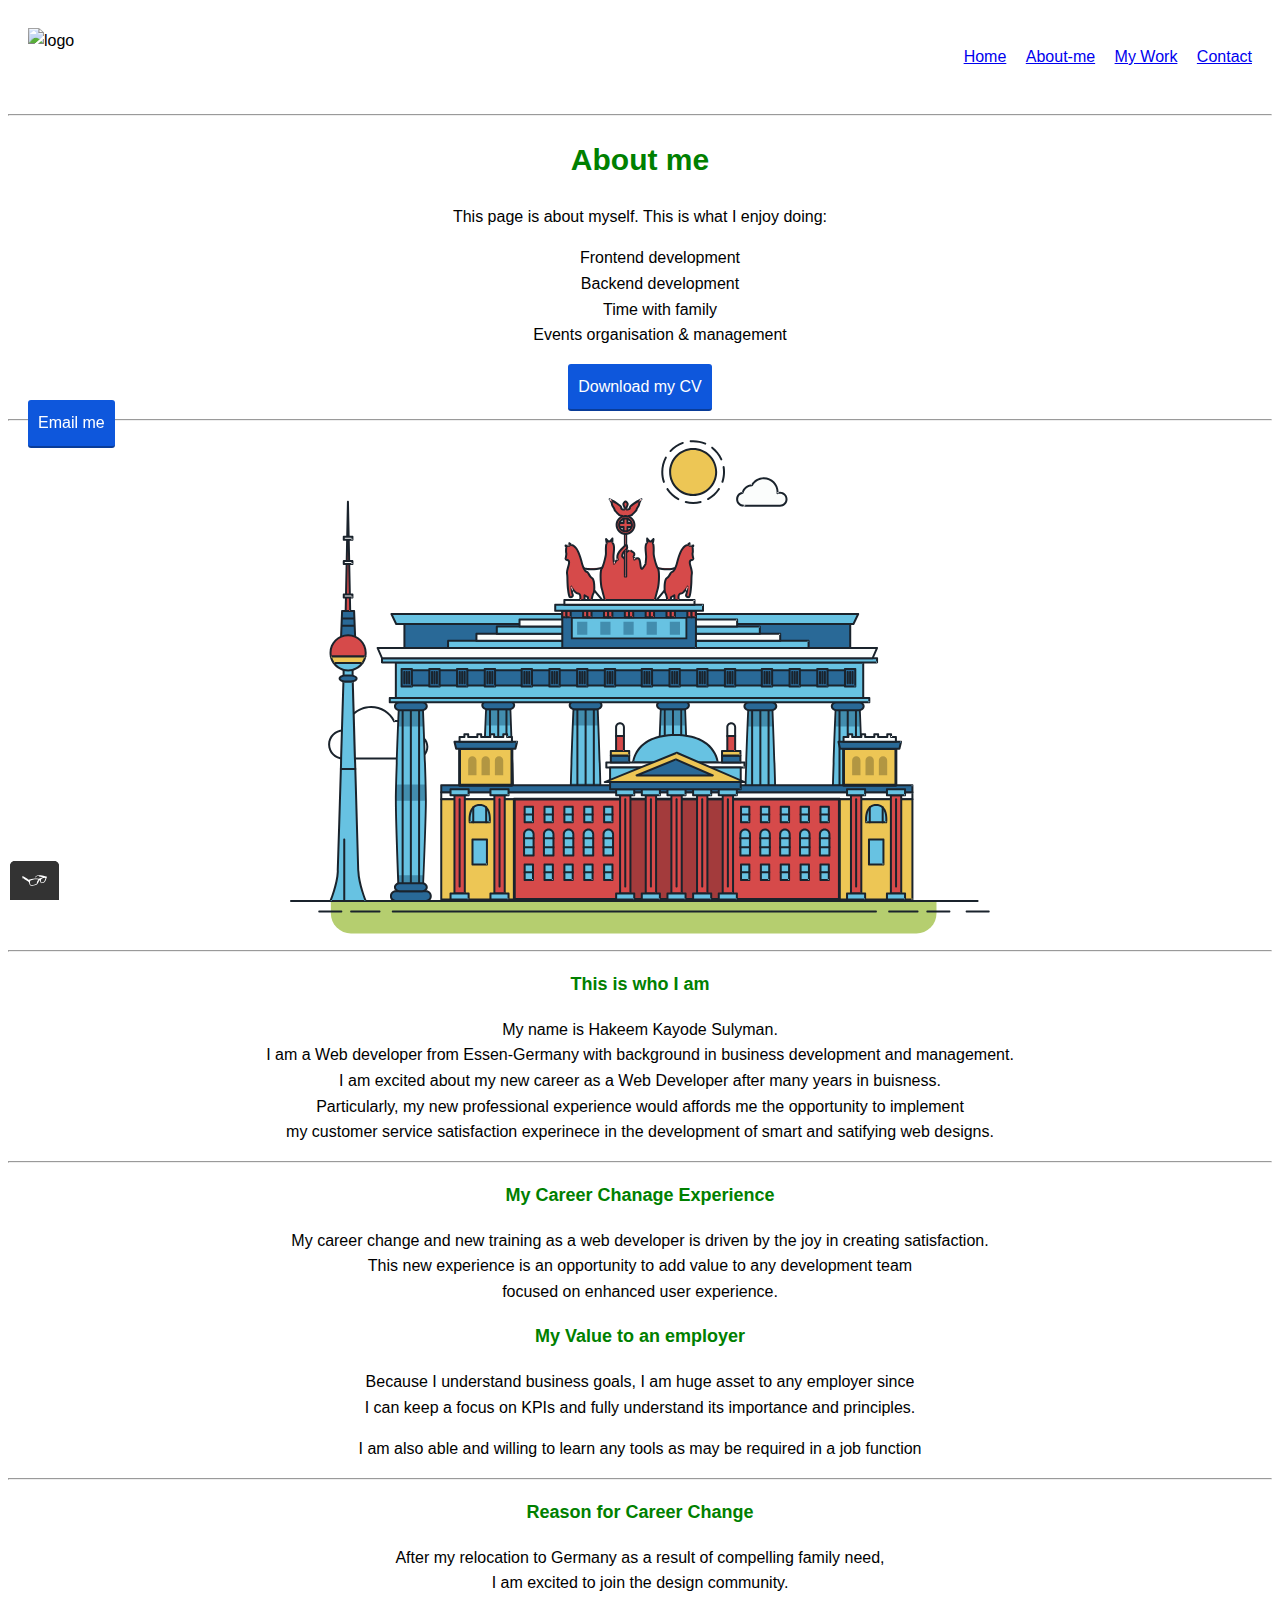
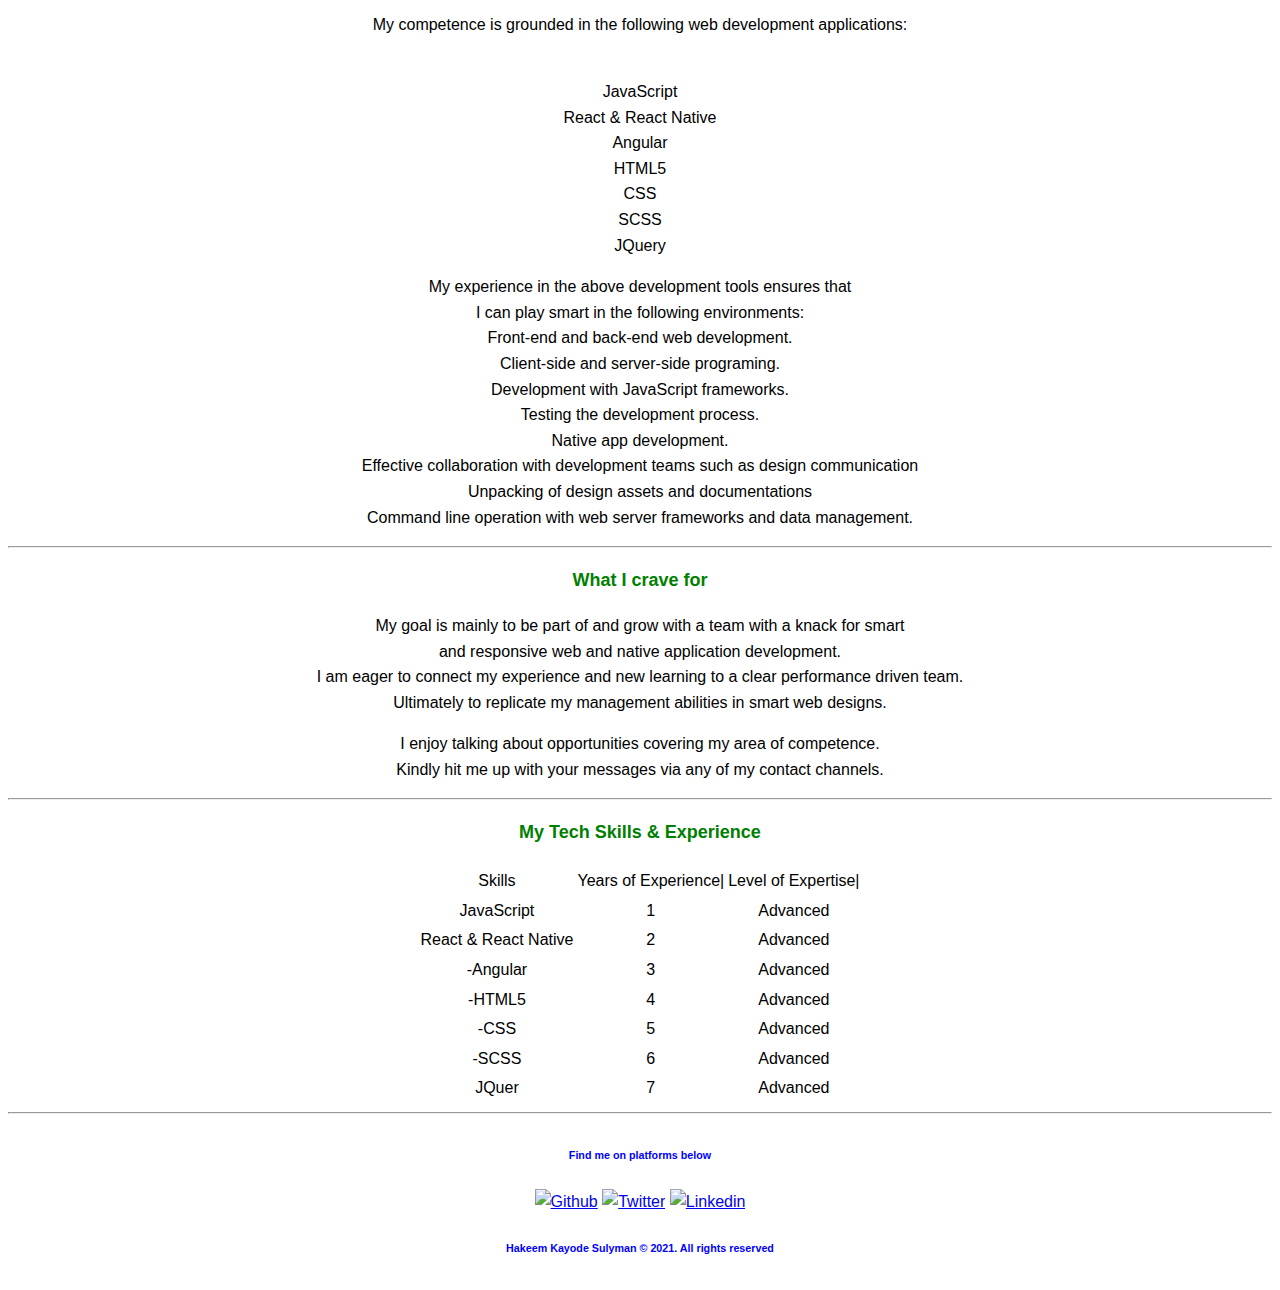
==== commit 66ea8b90: "edited about.html" ====
--- a/about.html
+++ b/about.html
@@ -1,2286 +1,1521 @@
 <!DOCTYPE html>
 <html lang="en">
-  <head>
-    <meta charset="utf-8" />
-    <title>About Me</title>
-    <link
-      rel="shortcut icon"
-      href="img/favicon-32x32.png"
-      type="image/favicon-32x32.png"
-    />
-    <meta name="viewport" content="width=device-width, initial-scale=1" />
-    <link
-      href="https://fonts.googleapis.com/css2?family=Lato:wght@400;700&display=swap"
-      rel="stylesheet"
-    />
-    <link
-      rel="stylesheet"
-      type="text/css"
-      href="https://cdnjs.cloudflare.com/ajax/libs/normalize/8.0.1/normalize.min.css"
-    />
-    <link rel="stylesheet" type="text/css" href="css/styles.css" />
-    <link rel="stylesheet" type="text/css" href="css/styles.production.css" />
-  </head>
-  
-  <body>
-    <header class="page-header">
-  
-      <img src="./Img/hakeem-logo.jpg" alt="logo" class="page-header_item Monica-logo">
-  
-      <nav class="page-header_item navigation-list">
-        <ul role="menubar">
-          <li>
-            <a href="index.html" role="menuitem" class="navigation-list_item"> Home </a>
-          </li>
-  
-          <li role="presentation">
-            <a href="about.html" role="menuitem" alt="About" class="navigation-list_item"> About-me </a>
-          </li>
-  
-          <li>
-            <a href="work.html" role="menuitem" class="navigation-list_item"> My Work </a>
-          </li>
-  
-          <li>
-            <a href="contact.html" class="navigation-list_item"> Contact </a>
-          </li>
-        </ul>
-      </nav>
-    </header>
-    
-    <a class="email-me button" href="mailto:haksuly1@gmail.com">Email me</a>
-
+
+<head>
+  <meta charset="utf-8" />
+  <title>About Me</title>
+  <link rel="shortcut icon" href="img/favicon-32x32.png" type="image/favicon-32x32.png" />
+  <meta name="viewport" content="width=device-width, initial-scale=1" />
+  <link href="https://fonts.googleapis.com/css2?family=Lato:wght@400;700&display=swap" rel="stylesheet" />
+  <link rel="stylesheet" type="text/css"
+    href="https://cdnjs.cloudflare.com/ajax/libs/normalize/8.0.1/normalize.min.css" />
+  <link rel="stylesheet" type="text/css" href="css/styles.css" />
+  <link rel="stylesheet" type="text/css" href="css/styles.production.css" />
+</head>
+
+<body>
+  <header class="page-header">
+    <img src="./Img/hakeem-logo.pdf" alt="logo" class=" hakeem-logo">
+    <nav class="page-header_item navigation-list">
+      <ul role="menubar">
+        <li>
+          <a href="index.html" role="menuitem" class="navigation-list_item">Home</a>
+        </li>
+
+        <li role="presentation">
+          <a href="about.html" role="menuitem" alt="About" class="navigation-list_item">About-me</a>
+        </li>
+
+        <li>
+          <a href="work.html" role="menuitem" class="navigation-list_item">My Work</a>
+        </li>
+
+        <li>
+          <a href="contact.html" class="navigation-list_item">Contact</a>
+        </li>
+      </ul>
+    </nav>
+  </header>
+
+  <a class="email-me button" href="mailto:haksuly1@gmail.com">Email me</a>
+  <hr>
+
+  <div class="about-body">
+    <h1>About me</h1>
     <div class="about-body">
-      <h1 id="about">This page is about me</h1>
-      <div>
-        <p>This is what I enjoy doing: </p>
-        <ul class="hobby-list">
-          <li> - Front-end & back-end development</li>
-          <li> - Events organisation & management</li>
-          <li> - Time with family</li>
-        </ul>
+      <p>This page is about myself. This is what I enjoy doing: </p>
+      <ul class="hobby-list">
+        <li>Frontend development</li>
+        <li>Backend development</li>
+        <li>Time with family</li>
+        <li>Events organisation & management</li>
+      </ul>
+
       <a href="curriculum-vitae.pdf" class="button" target="_blank" download>Download my CV</a>
-      </div>
-<hr>
-        <h3>My Tech Skills & Experience</h3>
-        <table class="center">
-          <thead>
-            <tr>
-              <td>Skills|</td>
-              <td>Years of Experience|</td>
-              <td>Level of Expertise|</td>
-            </tr>
-          </thead>
-          <tbody>
-      
-            <tr>
-              <td>JavaScript</td>
-              <td>1</td>
-              <td>Advanced</td>
-            </tr>
-      
-            <tr>
-              <td>React & React Native</td>
-              <td>2</td>
-              <td>Advanced</td>
-            </tr>
-      
-            <tr>
-              <td>Angular</td>
-              <td>3</td>
-              <td>Advanced</td>
-            </tr>
-      
-            <tr>
-              <td>-JQuery</td>
-              <td>4</td>
-              <td>Advanced</td>
-            </tr>
-      
-            <tr>
-              <td>-HTML5</td>
-              <td>5</td>
-              <td>Advanced</td>
-            </tr>
-      
-            <tr>
-              <td>-CSS</td>
-              <td>6</td>
-              <td>Advanced</td>
-            </tr>
-      
-            <tr>
-              <td>-SCSS</td>
-              <td>7</td>
-              <td>Advanced</td>
-            </tr>
-      
-            <tr>
-              <td>JQuery</td>
-              <td>8</td>
-              <td>Advanced</td>
-            </tr>
-          </tbody>
-        </table>
-      </div>
-
-<hr>
+      <br>
+      <hr>
       <div class="about-body">
-        <svg xmlns="http://www.w3.org/2000/svg" class="berlin-illustration" height="505" viewBox="0 0 700 505" xmlns:xlink="http://www.w3.org/1999/xlink">
+        <svg xmlns="http://www.w3.org/2000/svg" class="berlin-illustration" height="505" viewBox="0 0 700 505"
+          xmlns:xlink="http://www.w3.org/1999/xlink">
           <defs>
             <polygon id="a" points=".06 231.917 .06 .929 688.717 .929 688.717 231.917"></polygon>
           </defs>
           <g fill="none" fill-rule="evenodd">
             <g transform="translate(0 241)" class="cloud-front">
-              <path
-                fill="#1A232C"
+              <path fill="#1A232C"
                 d="M87.602,29 L87.602,28 C87.326,28.001 87.103,28.024 86.927,28.033 L86.979,29.031 L87.947,28.78 C85.741,20.282 78.041,14.002 68.852,14 C67.858,14 66.904,14.096 65.98,14.231 L66.125,15.22 L67.019,14.772 C62.626,6.015 53.567,0.001 43.102,0 C29.041,0.002 17.524,10.848 16.443,24.632 L17.44,24.71 L17.606,23.724 C16.803,23.589 15.969,23.5 15.102,23.5 C6.817,23.501 0.102,30.215 0.102,38.5 C0.102,46.785 6.817,53.499 15.102,53.5 L87.602,53.5 C94.644,53.499 100.351,47.792 100.352,40.75 C100.351,33.708 94.644,28.001 87.602,28 L87.602,30 C90.573,30 93.254,31.202 95.203,33.149 C97.15,35.097 98.351,37.778 98.352,40.75 C98.351,43.722 97.15,46.403 95.203,48.351 C93.254,50.298 90.573,51.5 87.602,51.5 L15.102,51.5 C11.509,51.5 8.265,50.046 5.909,47.692 C3.555,45.337 2.102,42.093 2.102,38.5 C2.102,34.907 3.555,31.663 5.909,29.308 C8.265,26.954 11.509,25.5 15.102,25.5 C15.831,25.5 16.553,25.575 17.273,25.697 C17.551,25.743 17.832,25.672 18.055,25.499 C18.277,25.325 18.414,25.07 18.436,24.789 C19.436,12.04 30.094,1.998 43.102,2 C52.786,1.999 61.163,7.564 65.231,15.669 C65.425,16.055 65.842,16.272 66.27,16.21 C67.132,16.084 67.988,16 68.852,16 C77.108,15.998 84.027,21.647 86.011,29.283 C86.13,29.741 86.557,30.054 87.031,30.03 C87.27,30.017 87.457,29.999 87.602,30 L87.602,29"
-                transform="translate(38 36)"
-              ></path>
+                transform="translate(38 36)"></path>
             </g>
-            <path
-              fill="#B5CE6F"
-              class="grass"
-              d="M646.484,484.382 C646.484,489.501 644.531,494.62 640.627,498.525 C636.722,502.43 631.603,504.382 626.484,504.382 L60.873,504.382 C55.754,504.382 50.636,502.43 46.731,498.525 C42.826,494.62 40.873,489.501 40.873,484.382 L40.873,471.917 L646.484,471.917 L646.484,484.382"
-            ></path>
-            <polyline
-              fill="#67C2E2"
-              points="334.824 185.029 101.449 185.029 106.209 195.08 563.438 195.08 568.2 185.029 334.824 185.029"
-            ></polyline>
-            <path
-              fill="#1A232C"
-              d="M334.824,185.029 L334.824,184.029 L101.449,184.029 C101.104,184.029 100.788,184.203 100.604,184.494 C100.42,184.785 100.398,185.146 100.545,185.457 L105.306,195.508 C105.471,195.856 105.824,196.079 106.209,196.079 L563.438,196.079 C563.824,196.079 564.177,195.856 564.342,195.508 L569.104,185.457 C569.251,185.146 569.229,184.785 569.045,184.494 C568.861,184.203 568.544,184.029 568.2,184.029 L334.824,184.029 L334.824,186.029 L566.62,186.029 L562.806,194.08 L106.842,194.08 L103.029,186.029 L334.824,186.029 L334.824,185.029"
-            ></path>
-            <polygon
-              fill="#296997"
-              points="114.416 218.974 560.222 218.974 560.222 195.08 114.416 195.08"
-            ></polygon>
-            <path
-              fill="#1A232C"
-              d="M560.222,218.974 L560.222,217.974 L115.416,217.974 L115.416,196.079 L559.222,196.079 L559.222,218.974 L560.222,218.974 L560.222,217.974 L560.222,218.974 L561.222,218.974 L561.222,195.08 C561.222,194.816 561.115,194.559 560.929,194.372 C560.742,194.186 560.485,194.08 560.222,194.08 L114.416,194.08 C114.152,194.08 113.895,194.186 113.708,194.372 C113.522,194.559 113.416,194.816 113.416,195.08 L113.416,218.974 C113.416,219.237 113.522,219.495 113.708,219.681 C113.895,219.867 114.152,219.974 114.416,219.974 L560.222,219.974 C560.485,219.974 560.742,219.867 560.929,219.681 C561.115,219.495 561.222,219.237 561.222,218.974 L560.222,218.974"
-            ></path>
-            <polygon
-              fill="#67C2E2"
-              points="105.85 269.08 573.225 269.08 573.225 233.398 105.85 233.398"
-            ></polygon>
-            <path
-              fill="#1A232C"
-              d="M573.225,233.398 L573.225,232.398 L105.85,232.398 C105.587,232.398 105.329,232.505 105.143,232.691 C104.957,232.877 104.85,233.134 104.85,233.398 L104.85,269.08 C104.85,269.344 104.957,269.601 105.143,269.788 C105.329,269.974 105.587,270.08 105.85,270.08 L573.225,270.08 C573.488,270.08 573.745,269.974 573.932,269.788 C574.118,269.601 574.225,269.344 574.225,269.08 L574.225,233.398 C574.225,233.134 574.118,232.877 573.932,232.691 C573.745,232.505 573.488,232.398 573.225,232.398 L573.225,233.398 L572.225,233.398 L572.225,268.08 L106.85,268.08 L106.85,234.398 L573.225,234.398 L573.225,233.398 L572.225,233.398 L573.225,233.398"
-            ></path>
-            <polygon
-              fill="#296997"
-              points="116.751 256.508 562.557 256.508 562.557 241.243 116.751 241.243"
-            ></polygon>
-            <path
-              fill="#1A232C"
-              d="M562.557,256.508 L562.557,255.508 L117.75,255.508 L117.75,242.243 L561.557,242.243 L561.557,256.508 L562.557,256.508 L562.557,255.508 L562.557,256.508 L563.557,256.508 L563.557,241.243 C563.557,240.979 563.45,240.722 563.264,240.535 C563.078,240.349 562.82,240.243 562.557,240.243 L116.75,240.243 C116.487,240.243 116.23,240.349 116.043,240.535 C115.857,240.722 115.751,240.979 115.751,241.243 L115.751,256.508 C115.751,256.771 115.857,257.029 116.043,257.215 C116.23,257.401 116.487,257.508 116.751,257.508 L562.557,257.508 C562.82,257.508 563.077,257.401 563.264,257.215 C563.45,257.029 563.557,256.771 563.557,256.508 L562.557,256.508"
-            ></path>
-            <polygon
-              fill="#67C2E2"
-              points="158.07 218.974 518.563 218.974 518.563 211.858 158.07 211.858"
-            ></polygon>
-            <path
-              fill="#1A232C"
-              d="M518.563,211.858 L518.563,210.858 L158.07,210.858 C157.807,210.858 157.549,210.964 157.363,211.151 C157.177,211.337 157.07,211.594 157.07,211.858 L157.07,218.974 C157.07,219.237 157.177,219.495 157.363,219.681 C157.549,219.867 157.807,219.974 158.07,219.974 L518.563,219.974 C518.826,219.974 519.083,219.867 519.27,219.681 C519.456,219.495 519.562,219.237 519.562,218.974 L519.562,211.858 C519.562,211.594 519.456,211.337 519.27,211.151 C519.083,210.964 518.826,210.858 518.563,210.858 L518.563,211.858 L517.563,211.858 L517.563,217.974 L159.07,217.974 L159.07,212.858 L518.563,212.858 L518.563,211.858 L517.563,211.858 L518.563,211.858"
-            ></path>
-            <polygon
-              fill="#FBFDFC"
-              points="186.438 211.858 490.194 211.858 490.194 204.741 186.438 204.741"
-            ></polygon>
-            <path
-              fill="#1A232C"
-              d="M490.194,204.741 L490.194,203.741 L186.438,203.741 C186.175,203.741 185.917,203.848 185.731,204.034 C185.545,204.221 185.438,204.478 185.438,204.741 L185.438,211.858 C185.438,212.121 185.545,212.379 185.731,212.565 C185.917,212.751 186.175,212.858 186.438,212.858 L490.194,212.858 C490.458,212.858 490.715,212.751 490.902,212.565 C491.088,212.379 491.194,212.121 491.194,211.858 L491.194,204.741 C491.194,204.478 491.088,204.221 490.902,204.034 C490.715,203.848 490.458,203.741 490.194,203.741 L490.194,204.741 L489.194,204.741 L489.194,210.858 L187.438,210.858 L187.438,205.741 L490.194,205.741 L490.194,204.741 L489.194,204.741 L490.194,204.741"
-            ></path>
-            <polygon
-              fill="#67C2E2"
-              points="206.805 204.741 469.828 204.741 469.828 197.624 206.805 197.624"
-            ></polygon>
-            <path
-              fill="#1A232C"
-              d="M469.828,197.624 L469.828,196.624 L206.805,196.624 C206.541,196.624 206.284,196.731 206.098,196.917 C205.911,197.103 205.805,197.361 205.805,197.624 L205.805,204.741 C205.805,205.005 205.911,205.262 206.098,205.449 C206.284,205.635 206.541,205.741 206.805,205.741 L469.828,205.741 C470.091,205.741 470.349,205.635 470.535,205.449 C470.722,205.262 470.828,205.005 470.828,204.741 L470.828,197.624 C470.828,197.361 470.722,197.103 470.535,196.917 C470.349,196.731 470.091,196.624 469.828,196.624 L469.828,197.624 L468.828,197.624 L468.828,203.741 L207.805,203.741 L207.805,198.624 L469.828,198.624 L469.828,197.624 L468.828,197.624 L469.828,197.624"
-            ></path>
-            <polygon
-              fill="#FBFDFC"
-              points="229.521 197.624 447.111 197.624 447.111 190.509 229.521 190.509"
-            ></polygon>
-            <path
-              fill="#1A232C"
-              d="M447.111,190.509 L447.111,189.509 L229.521,189.509 C229.258,189.509 229,189.616 228.814,189.802 C228.628,189.988 228.521,190.246 228.521,190.509 L228.521,197.624 C228.521,197.888 228.628,198.145 228.814,198.332 C229,198.518 229.258,198.624 229.521,198.624 L447.111,198.624 C447.375,198.624 447.632,198.518 447.818,198.332 C448.005,198.145 448.111,197.888 448.111,197.624 L448.111,190.509 C448.111,190.246 448.005,189.988 447.818,189.802 C447.632,189.616 447.375,189.509 447.111,189.509 L447.111,190.509 L446.111,190.509 L446.111,196.624 L230.521,196.624 L230.521,191.509 L447.111,191.509 L447.111,190.509 L446.111,190.509 L447.111,190.509"
-            ></path>
-            <path
-              fill="#67C2E2"
-              d="M135.607,355.447 C135.163,337.766 134.264,313.326 133.648,297.387 C133.274,287.721 133.004,281.18 133.004,281.18 L108.722,281.18 C108.722,281.18 108.452,287.721 108.079,297.387 C107.462,313.326 106.563,337.766 106.119,355.447 C105.953,362.059 105.85,367.732 105.85,371.653 L105.85,371.654 C105.85,386.117 107.243,424.332 108.089,446.189 C108.457,455.706 108.722,462.126 108.722,462.126 L133.004,462.126 C133.004,462.126 133.269,455.706 133.637,446.189 C134.482,424.332 135.876,386.117 135.876,371.654 L135.876,371.653 C135.876,367.732 135.773,362.059 135.607,355.447"
-            ></path>
-            <path
-              fill="#428DAE"
-              d="M133.648 297.387L108.079 297.387C108.452 287.721 108.722 281.18 108.722 281.18L133.004 281.18C133.004 281.18 133.274 287.721 133.648 297.387M135.876 371.654L105.85 371.654 105.85 371.653C105.85 367.732 105.953 362.059 106.119 355.447L135.607 355.447C135.773 362.059 135.876 367.732 135.876 371.653L135.876 371.654M133.004 462.126L108.722 462.126C108.722 462.126 108.457 455.706 108.089 446.189L133.637 446.189C133.269 455.706 133.004 462.126 133.004 462.126"
-            ></path>
-            <path
-              fill="#1A232C"
-              d="M109.612,461.199 L132.114,461.199 C132.447,453.007 134.949,390.886 134.949,371.653 C134.949,352.42 132.447,290.299 132.114,282.108 L109.612,282.108 C109.279,290.299 106.778,352.42 106.778,371.653 C106.778,390.886 109.279,453.007 109.612,461.199 Z M133.895,463.054 L107.832,463.054 L107.794,462.164 C107.766,461.466 104.922,392.193 104.922,371.653 C104.922,351.114 107.766,281.839 107.794,281.142 L107.832,280.252 L133.895,280.252 L133.931,281.142 C133.96,281.839 136.804,351.114 136.804,371.653 C136.804,392.193 133.96,461.466 133.931,462.164 L133.895,463.054 L133.895,463.054 Z"
-            ></path>
-            <path
-              fill="#1A232C"
-              d="M111.638 281.18L111.638 462.126C111.638 462.679 112.086 463.126 112.638 463.126 113.19 463.126 113.638 462.679 113.638 462.126L113.638 281.18C113.638 280.628 113.19 280.18 112.638 280.18 112.086 280.18 111.638 280.628 111.638 281.18M119.863 281.18L119.863 462.126C119.863 462.679 120.311 463.126 120.863 463.126 121.416 463.126 121.863 462.679 121.863 462.126L121.863 281.18C121.863 280.628 121.416 280.18 120.863 280.18 120.311 280.18 119.863 280.628 119.863 281.18M128.088 281.18L128.088 462.126C128.088 462.679 128.536 463.126 129.088 463.126 129.64 463.126 130.088 462.679 130.088 462.126L130.088 281.18C130.088 280.628 129.64 280.18 129.088 280.18 128.536 280.18 128.088 280.628 128.088 281.18"
-            ></path>
-            <path
-              fill="#296997"
-              d="M136.79,277.265 C136.79,279.418 134.675,281.18 132.09,281.18 L109.636,281.18 C107.051,281.18 104.936,279.418 104.936,277.265 C104.936,275.111 107.051,273.349 109.636,273.349 L132.09,273.349 C134.675,273.349 136.79,275.111 136.79,277.265"
-            ></path>
-            <path
-              fill="#1A232C"
-              d="M136.79,277.265 L135.79,277.265 C135.789,278.005 135.433,278.704 134.769,279.262 C134.109,279.814 133.155,280.181 132.09,280.18 L109.636,280.18 C108.571,280.181 107.617,279.814 106.956,279.262 C106.293,278.704 105.936,278.005 105.936,277.265 C105.936,276.524 106.293,275.825 106.957,275.267 C107.617,274.715 108.571,274.348 109.636,274.349 L132.09,274.349 C133.155,274.348 134.109,274.716 134.769,275.267 C135.433,275.825 135.789,276.524 135.79,277.265 L137.79,277.265 C137.791,275.851 137.09,274.593 136.049,273.731 C135.006,272.863 133.61,272.35 132.09,272.349 L109.636,272.349 C108.116,272.35 106.72,272.863 105.676,273.731 C104.636,274.593 103.935,275.851 103.936,277.265 C103.935,278.678 104.636,279.937 105.677,280.798 C106.72,281.666 108.116,282.179 109.636,282.18 L132.09,282.18 C133.61,282.179 135.006,281.666 136.049,280.798 C137.09,279.937 137.791,278.678 137.79,277.265 L136.79,277.265"
-            ></path>
-            <path
-              fill="#296997"
-              d="M140.775,467.217 C140.775,469.803 138.661,471.917 136.076,471.917 L105.65,471.917 C103.065,471.917 100.951,469.803 100.951,467.217 L100.951,466.825 C100.951,464.241 103.065,462.126 105.65,462.126 L136.076,462.126 C138.661,462.126 140.775,464.241 140.775,466.825 L140.775,467.217"
-            ></path>
-            <path
-              fill="#1A232C"
-              d="M140.775,467.217 L139.775,467.217 C139.775,468.235 139.361,469.155 138.688,469.83 C138.013,470.503 137.093,470.917 136.076,470.917 L105.65,470.917 C104.633,470.917 103.713,470.504 103.038,469.83 C102.365,469.155 101.951,468.235 101.951,467.217 L101.951,466.825 C101.951,465.808 102.365,464.889 103.038,464.214 C103.713,463.54 104.633,463.127 105.65,463.126 L136.076,463.126 C137.093,463.127 138.013,463.54 138.688,464.214 C139.362,464.889 139.775,465.808 139.775,466.825 L139.775,467.217 L141.775,467.217 L141.775,466.825 C141.772,463.684 139.217,461.13 136.076,461.126 L105.65,461.126 C102.509,461.13 99.955,463.684 99.951,466.825 L99.951,467.217 C99.954,470.36 102.509,472.914 105.65,472.917 L136.076,472.917 C139.217,472.914 141.772,470.36 141.775,467.217 L140.775,467.217"
-            ></path>
-            <path
-              fill="#296997"
-              d="M136.79,458.208 C136.79,460.363 134.675,462.126 132.09,462.126 L109.636,462.126 C107.051,462.126 104.936,460.363 104.936,458.208 C104.936,456.057 107.051,454.292 109.636,454.292 L132.09,454.292 C134.675,454.292 136.79,456.057 136.79,458.208"
-            ></path>
-            <path
-              fill="#1A232C"
-              d="M136.79,458.208 L135.79,458.208 C135.789,458.949 135.432,459.649 134.769,460.207 C134.108,460.76 133.154,461.128 132.09,461.126 L109.636,461.126 C108.572,461.128 107.617,460.76 106.957,460.207 C106.293,459.649 105.936,458.949 105.936,458.208 C105.936,457.47 106.293,456.77 106.957,456.212 C107.617,455.659 108.572,455.291 109.636,455.292 L132.09,455.292 C133.154,455.291 134.108,455.659 134.769,456.212 C135.433,456.77 135.789,457.47 135.79,458.208 L137.79,458.208 C137.791,456.796 137.09,455.538 136.05,454.675 C135.006,453.808 133.61,453.294 132.09,453.292 L109.636,453.292 C108.115,453.294 106.719,453.808 105.676,454.675 C104.636,455.538 103.935,456.796 103.936,458.208 C103.935,459.622 104.636,460.881 105.676,461.743 C106.72,462.611 108.116,463.125 109.636,463.126 L132.09,463.126 C133.61,463.125 135.006,462.611 136.05,461.743 C137.09,460.881 137.791,459.622 137.79,458.208 L136.79,458.208"
-            ></path>
-            <path
-              fill="#67C2E2"
-              d="M572.471,355.447 C572.025,337.766 571.126,313.326 570.51,297.387 C570.137,287.721 569.867,281.18 569.867,281.18 L545.585,281.18 C545.585,281.18 545.315,287.721 544.942,297.387 C544.326,313.326 543.427,337.766 542.981,355.447 C542.815,362.059 542.713,367.732 542.713,371.653 L542.713,371.654 C542.713,386.117 544.107,424.332 544.952,446.189 C545.32,455.706 545.585,462.126 545.585,462.126 L569.867,462.126 C569.867,462.126 570.132,455.706 570.499,446.189 C571.346,424.332 572.739,386.117 572.739,371.654 L572.739,371.653 C572.739,367.732 572.637,362.059 572.471,355.447"
-            ></path>
-            <path
-              fill="#428DAE"
-              d="M569.582 297.387L566.951 297.387 566.951 282.108 568.977 282.108C569.063 284.206 569.29 289.841 569.582 297.387M564.951 297.387L545.871 297.387C546.162 289.841 546.39 284.206 546.476 282.108L564.951 282.108 564.951 297.387M571.8 369.187L566.951 369.187 566.951 356.265 571.562 356.265C571.685 361.272 571.771 365.701 571.8 369.187M564.951 369.187L543.653 369.187C543.684 365.512 543.777 360.79 543.912 355.447L553.551 355.447 553.551 356.265 564.951 356.265 564.951 369.187"
-            ></path>
-            <path
-              fill="#1A232C"
-              d="M546.476,461.199 L568.977,461.199 C569.31,453.007 571.812,390.886 571.812,371.653 C571.812,352.42 569.31,290.299 568.977,282.108 L546.476,282.108 C546.142,290.299 543.642,352.42 543.642,371.653 C543.642,390.886 546.142,453.007 546.476,461.199 M570.758,463.054 L544.694,463.054 L544.658,462.164 C544.629,461.466 541.785,392.193 541.785,371.653 C541.785,351.114 544.629,281.839 544.658,281.142 L544.694,280.252 L570.758,280.252 L570.795,281.142 C570.823,281.839 573.667,351.114 573.667,371.653 C573.667,392.193 570.823,461.466 570.795,462.164 L570.758,463.054"
-            ></path>
-            <path
-              fill="#1A232C"
-              d="M548.501 281.18L548.501 462.126C548.501 462.679 548.949 463.126 549.501 463.126 550.053 463.126 550.501 462.679 550.501 462.126L550.501 281.18C550.501 280.628 550.053 280.18 549.501 280.18 548.949 280.18 548.501 280.628 548.501 281.18M556.727 281.18L556.727 462.126C556.727 462.679 557.174 463.126 557.727 463.126 558.279 463.126 558.727 462.679 558.727 462.126L558.727 281.18C558.727 280.628 558.279 280.18 557.727 280.18 557.174 280.18 556.727 280.628 556.727 281.18M564.951 281.18L564.951 462.126C564.951 462.679 565.399 463.126 565.951 463.126 566.503 463.126 566.951 462.679 566.951 462.126L566.951 281.18C566.951 280.628 566.503 280.18 565.951 280.18 565.399 280.18 564.951 280.628 564.951 281.18"
-            ></path>
-            <path
-              fill="#296997"
-              d="M573.653,277.265 C573.653,279.418 571.537,281.18 568.953,281.18 L546.499,281.18 C543.915,281.18 541.799,279.418 541.799,277.265 C541.799,275.111 543.915,273.349 546.499,273.349 L568.953,273.349 C571.537,273.349 573.653,275.111 573.653,277.265"
-            ></path>
-            <path
-              fill="#1A232C"
-              d="M573.653,277.265 L572.653,277.265 C572.653,278.005 572.296,278.704 571.632,279.262 C570.972,279.814 570.017,280.181 568.953,280.18 L546.499,280.18 C545.435,280.181 544.48,279.814 543.82,279.262 C543.156,278.704 542.8,278.005 542.799,277.265 C542.8,276.525 543.156,275.825 543.82,275.267 C544.481,274.715 545.435,274.348 546.499,274.349 L568.953,274.349 C570.017,274.348 570.972,274.715 571.632,275.267 C572.296,275.825 572.653,276.525 572.653,277.265 L574.653,277.265 C574.654,275.851 573.953,274.593 572.912,273.731 C571.869,272.863 570.473,272.35 568.953,272.349 L546.499,272.349 C544.979,272.35 543.583,272.863 542.54,273.731 C541.499,274.593 540.798,275.851 540.799,277.265 C540.798,278.679 541.499,279.937 542.54,280.798 C543.583,281.666 544.979,282.179 546.499,282.18 L568.953,282.18 C570.473,282.179 571.869,281.666 572.912,280.798 C573.953,279.937 574.654,278.679 574.653,277.265 L573.653,277.265"
-            ></path>
-            <path
-              fill="#296997"
-              d="M577.639,467.217 C577.639,469.803 575.524,471.917 572.938,471.917 L542.514,471.917 C539.929,471.917 537.813,469.803 537.813,467.217 L537.813,466.825 C537.813,464.241 539.929,462.126 542.514,462.126 L572.938,462.126 C575.524,462.126 577.639,464.241 577.639,466.825 L577.639,467.217"
-            ></path>
-            <path
-              fill="#1A232C"
-              d="M577.639,467.217 L576.639,467.217 C576.638,468.235 576.225,469.155 575.551,469.83 C574.876,470.503 573.956,470.917 572.938,470.917 L542.514,470.917 C541.497,470.917 540.576,470.503 539.901,469.83 C539.227,469.155 538.814,468.234 538.813,467.217 L538.813,466.825 C538.814,465.808 539.227,464.889 539.901,464.214 C540.576,463.54 541.497,463.127 542.514,463.126 L572.938,463.126 C573.956,463.127 574.876,463.54 575.551,464.214 C576.225,464.888 576.638,465.808 576.639,466.825 L576.639,467.217 L578.639,467.217 L578.639,466.825 C578.635,463.684 576.081,461.13 572.938,461.126 L542.514,461.126 C539.372,461.13 536.817,463.684 536.813,466.825 L536.813,467.217 C536.817,470.36 539.372,472.914 542.514,472.917 L572.938,472.917 C576.081,472.914 578.635,470.359 578.639,467.217 L577.639,467.217"
-            ></path>
-            <path
-              fill="#296997"
-              d="M573.653,458.208 C573.653,460.363 571.537,462.126 568.953,462.126 L546.499,462.126 C543.915,462.126 541.799,460.363 541.799,458.208 C541.799,456.057 543.915,454.292 546.499,454.292 L568.953,454.292 C571.537,454.292 573.653,456.057 573.653,458.208"
-            ></path>
-            <path
-              fill="#1A232C"
-              d="M573.653,458.208 L572.653,458.208 C572.653,458.949 572.296,459.649 571.632,460.207 C570.971,460.76 570.017,461.128 568.953,461.126 L546.499,461.126 C545.435,461.128 544.481,460.76 543.82,460.207 C543.157,459.649 542.799,458.949 542.799,458.208 C542.799,457.47 543.156,456.77 543.82,456.212 C544.481,455.659 545.435,455.291 546.499,455.292 L568.953,455.292 C570.017,455.291 570.971,455.659 571.632,456.212 C572.296,456.77 572.653,457.47 572.653,458.208 L574.653,458.208 C574.654,456.796 573.953,455.538 572.912,454.675 C571.869,453.808 570.473,453.294 568.953,453.292 L546.499,453.292 C544.979,453.294 543.583,453.808 542.54,454.675 C541.499,455.538 540.798,456.796 540.799,458.208 C540.798,459.622 541.499,460.881 542.54,461.743 C543.583,462.611 544.979,463.125 546.499,463.126 L568.953,463.126 C570.473,463.125 571.869,462.611 572.912,461.743 C573.953,460.881 574.654,459.622 574.653,458.208 L573.653,458.208"
-            ></path>
-            <path
-              fill="#67C2E2"
-              d="M485.098,355.447 C484.654,337.766 483.753,313.326 483.137,297.387 C482.764,287.721 482.494,281.18 482.494,281.18 L458.213,281.18 C458.213,281.18 457.942,287.721 457.569,297.387 C456.953,313.326 456.055,337.766 455.608,355.447 C455.443,362.059 455.34,367.732 455.34,371.653 L455.34,371.654 C455.34,386.117 456.733,424.332 457.58,446.189 C457.948,455.706 458.213,462.126 458.213,462.126 L482.494,462.126 C482.494,462.126 482.759,455.706 483.126,446.189 C483.973,424.332 485.366,386.117 485.366,371.654 L485.366,371.653 C485.366,367.732 485.265,362.059 485.098,355.447"
-            ></path>
-            <path
-              fill="#428DAE"
-              d="M483.137 297.387L457.569 297.387C457.942 287.721 458.213 281.18 458.213 281.18L482.494 281.18C482.494 281.18 482.764 287.721 483.137 297.387M485.355 369.187L455.351 369.187C455.382 365.502 455.475 360.78 455.608 355.447L485.098 355.447C485.232 360.78 485.325 365.502 485.355 369.187"
-            ></path>
-            <path
-              fill="#1A232C"
-              d="M459.103,461.199 L481.605,461.199 C481.938,453.007 484.439,390.886 484.439,371.653 C484.439,352.42 481.938,290.299 481.605,282.108 L459.103,282.108 C458.769,290.299 456.268,352.42 456.268,371.653 C456.268,390.886 458.769,453.007 459.103,461.199 Z M483.386,463.054 L457.321,463.054 L457.285,462.164 C457.256,461.466 454.412,392.193 454.412,371.653 C454.412,351.114 457.256,281.839 457.285,281.142 L457.321,280.252 L483.386,280.252 L483.422,281.142 C483.45,281.839 486.294,351.114 486.294,371.653 C486.294,392.193 483.45,461.466 483.422,462.164 L483.386,463.054 L483.386,463.054 Z"
-            ></path>
-            <path
-              fill="#1A232C"
-              d="M461.128 281.18L461.128 462.126C461.128 462.679 461.576 463.126 462.128 463.126 462.68 463.126 463.128 462.679 463.128 462.126L463.128 281.18C463.128 280.628 462.68 280.18 462.128 280.18 461.576 280.18 461.128 280.628 461.128 281.18M469.354 281.18L469.354 462.126C469.354 462.679 469.801 463.126 470.354 463.126 470.906 463.126 471.354 462.679 471.354 462.126L471.354 281.18C471.354 280.628 470.906 280.18 470.354 280.18 469.801 280.18 469.354 280.628 469.354 281.18M477.578 281.18L477.578 462.126C477.578 462.679 478.026 463.126 478.578 463.126 479.13 463.126 479.578 462.679 479.578 462.126L479.578 281.18C479.578 280.628 479.13 280.18 478.578 280.18 478.026 280.18 477.578 280.628 477.578 281.18"
-            ></path>
-            <path
-              fill="#296997"
-              d="M486.281,277.265 C486.281,279.418 484.164,281.18 481.58,281.18 L459.126,281.18 C456.542,281.18 454.426,279.418 454.426,277.265 C454.426,275.111 456.542,273.349 459.126,273.349 L481.58,273.349 C484.164,273.349 486.281,275.111 486.281,277.265"
-            ></path>
-            <path
-              fill="#1A232C"
-              d="M486.281,277.265 L485.281,277.265 C485.281,278.005 484.924,278.704 484.26,279.262 C483.599,279.814 482.644,280.181 481.58,280.18 L459.126,280.18 C458.062,280.181 457.107,279.814 456.447,279.262 C455.783,278.704 455.427,278.005 455.426,277.265 C455.427,276.525 455.783,275.825 456.447,275.267 C457.108,274.715 458.062,274.348 459.126,274.349 L481.58,274.349 C482.644,274.348 483.599,274.716 484.26,275.268 C484.924,275.825 485.281,276.525 485.281,277.265 L487.281,277.265 C487.282,275.851 486.58,274.593 485.54,273.731 C484.496,272.863 483.1,272.35 481.58,272.349 L459.126,272.349 C457.606,272.35 456.21,272.863 455.167,273.731 C454.126,274.593 453.425,275.851 453.426,277.265 C453.425,278.679 454.126,279.937 455.167,280.798 C456.21,281.666 457.606,282.179 459.126,282.18 L481.58,282.18 C483.1,282.179 484.496,281.666 485.54,280.799 C486.58,279.937 487.282,278.679 487.281,277.265 L486.281,277.265"
-            ></path>
-            <path
-              fill="#296997"
-              d="M490.266,467.217 C490.266,469.803 488.151,471.917 485.565,471.917 L455.141,471.917 C452.556,471.917 450.44,469.803 450.44,467.217 L450.44,466.825 C450.44,464.241 452.556,462.126 455.141,462.126 L485.565,462.126 C488.151,462.126 490.266,464.241 490.266,466.825 L490.266,467.217"
-            ></path>
-            <path
-              fill="#1A232C"
-              d="M490.266,467.217 L489.266,467.217 C489.265,468.235 488.852,469.155 488.178,469.83 C487.503,470.503 486.583,470.917 485.565,470.917 L455.141,470.917 C454.124,470.917 453.203,470.503 452.528,469.83 C451.854,469.155 451.441,468.234 451.44,467.217 L451.44,466.825 C451.441,465.808 451.854,464.889 452.528,464.214 C453.203,463.54 454.124,463.127 455.141,463.126 L485.565,463.126 C486.583,463.127 487.503,463.54 488.178,464.214 C488.852,464.888 489.265,465.808 489.266,466.825 L489.266,467.217 L491.266,467.217 L491.266,466.825 C491.262,463.684 488.708,461.13 485.565,461.126 L455.141,461.126 C451.999,461.13 449.444,463.684 449.44,466.825 L449.44,467.217 C449.444,470.36 451.999,472.914 455.141,472.917 L485.565,472.917 C488.708,472.914 491.262,470.359 491.266,467.217 L490.266,467.217"
-            ></path>
-            <path
-              fill="#296997"
-              d="M486.281,458.208 C486.281,460.363 484.164,462.126 481.58,462.126 L459.126,462.126 C456.542,462.126 454.426,460.363 454.426,458.208 C454.426,456.057 456.542,454.292 459.126,454.292 L481.58,454.292 C484.164,454.292 486.281,456.057 486.281,458.208"
-            ></path>
-            <path
-              fill="#1A232C"
-              d="M486.281,458.208 L485.281,458.208 C485.281,458.949 484.923,459.649 484.26,460.207 C483.599,460.76 482.644,461.128 481.58,461.126 L459.126,461.126 C458.062,461.128 457.108,460.76 456.447,460.207 C455.784,459.649 455.427,458.949 455.426,458.208 C455.426,457.47 455.783,456.77 456.447,456.212 C457.108,455.659 458.062,455.291 459.126,455.292 L481.58,455.292 C482.644,455.291 483.598,455.659 484.26,456.212 C484.924,456.77 485.281,457.47 485.281,458.208 L487.281,458.208 C487.282,456.795 486.58,455.538 485.54,454.675 C484.496,453.808 483.1,453.294 481.58,453.292 L459.126,453.292 C457.606,453.294 456.21,453.808 455.167,454.675 C454.126,455.538 453.425,456.796 453.426,458.208 C453.425,459.622 454.126,460.881 455.167,461.743 C456.21,462.611 457.606,463.125 459.126,463.126 L481.58,463.126 C483.1,463.125 484.496,462.611 485.54,461.743 C486.581,460.881 487.282,459.622 487.281,458.208 L486.281,458.208"
-            ></path>
-            <path
-              fill="#67C2E2"
-              d="M397.726,354.466 C397.28,336.787 396.381,312.346 395.765,296.407 C395.392,286.742 395.122,280.2 395.122,280.2 L370.84,280.2 C370.84,280.2 370.57,286.742 370.197,296.407 C369.581,312.346 368.682,336.787 368.236,354.466 C368.07,361.078 367.968,366.751 367.968,370.672 L367.968,370.673 C367.968,385.136 369.361,423.352 370.207,445.208 C370.575,454.726 370.84,461.146 370.84,461.146 L395.122,461.146 C395.122,461.146 395.386,454.726 395.754,445.208 C396.601,423.352 397.994,385.136 397.994,370.673 L397.994,370.672 C397.994,366.751 397.892,361.078 397.726,354.466"
-            ></path>
-            <path
-              fill="#428DAE"
-              d="M394.837 296.407L392.206 296.407 392.206 281.127 394.233 281.127C394.318 283.225 394.545 288.861 394.837 296.407L394.837 296.407zM383.981 296.407L390.206 296.407 390.206 281.127 383.981 281.127 383.981 296.407zM375.756 296.407L381.98 296.407 381.98 281.127 375.756 281.127 375.756 296.407zM373.756 296.407L371.126 296.407C371.417 288.861 371.645 283.225 371.73 281.127L373.756 281.127 373.756 296.407 373.756 296.407zM397.062 369.187L392.206 369.187 392.206 354.466 396.796 354.466C396.943 360.298 397.041 365.389 397.062 369.187L397.062 369.187zM383.981 369.187L390.206 369.187 390.206 354.466 383.981 354.466 383.981 369.187zM375.756 369.187L381.98 369.187 381.98 354.466 375.756 354.466 375.756 369.187zM373.756 369.187L368.9 369.187C368.921 365.389 369.019 360.298 369.166 354.466L373.756 354.466 373.756 369.187 373.756 369.187z"
-            ></path>
-            <path
-              fill="#1A232C"
-              d="M371.73,460.218 L394.233,460.218 C394.565,452.027 397.066,389.906 397.066,370.672 C397.066,351.44 394.565,289.319 394.233,281.127 L371.73,281.127 C371.397,289.319 368.895,351.44 368.895,370.672 C368.895,389.906 371.397,452.027 371.73,460.218 M396.013,462.074 L369.949,462.074 L369.912,461.184 C369.884,460.486 367.04,391.212 367.04,370.672 C367.04,350.133 369.884,280.859 369.912,280.162 L369.949,279.272 L396.013,279.272 L396.05,280.162 C396.078,280.859 398.922,350.133 398.922,370.672 C398.922,391.212 396.078,460.486 396.05,461.184 L396.013,462.074"
-            ></path>
-            <path
-              fill="#1A232C"
-              d="M373.756 280.2L373.756 461.146C373.756 461.698 374.203 462.146 374.756 462.146 375.308 462.146 375.756 461.698 375.756 461.146L375.756 280.2C375.756 279.647 375.308 279.2 374.756 279.2 374.203 279.2 373.756 279.647 373.756 280.2M381.98 280.2L381.98 461.146C381.98 461.698 382.428 462.146 382.98 462.146 383.533 462.146 383.981 461.698 383.981 461.146L383.981 280.2C383.981 279.647 383.533 279.2 382.98 279.2 382.428 279.2 381.98 279.647 381.98 280.2M390.206 280.2L390.206 461.146C390.206 461.698 390.654 462.146 391.206 462.146 391.758 462.146 392.206 461.698 392.206 461.146L392.206 280.2C392.206 279.647 391.758 279.2 391.206 279.2 390.654 279.2 390.206 279.647 390.206 280.2"
-            ></path>
-            <path
-              fill="#296997"
-              d="M398.908,276.285 C398.908,278.439 396.792,280.2 394.208,280.2 L371.754,280.2 C369.17,280.2 367.053,278.439 367.053,276.285 C367.053,274.13 369.17,272.369 371.754,272.369 L394.208,272.369 C396.792,272.369 398.908,274.13 398.908,276.285"
-            ></path>
-            <path
-              fill="#1A232C"
-              d="M398.908,276.285 L397.908,276.285 C397.907,277.025 397.551,277.724 396.887,278.281 C396.227,278.833 395.272,279.201 394.208,279.2 L371.754,279.2 C370.69,279.201 369.735,278.833 369.074,278.281 C368.41,277.724 368.053,277.025 368.053,276.285 C368.053,275.544 368.41,274.845 369.074,274.287 C369.735,273.735 370.69,273.367 371.754,273.369 L394.208,273.369 C395.272,273.367 396.227,273.735 396.887,274.287 C397.551,274.844 397.907,275.544 397.908,276.285 L399.908,276.285 C399.909,274.871 399.208,273.612 398.167,272.75 C397.124,271.883 395.728,271.37 394.208,271.369 L371.754,271.369 C370.234,271.37 368.838,271.883 367.794,272.75 C366.754,273.612 366.052,274.871 366.053,276.285 C366.052,277.699 366.754,278.957 367.795,279.818 C368.838,280.686 370.234,281.198 371.754,281.2 L394.208,281.2 C395.728,281.198 397.123,280.686 398.167,279.818 C399.208,278.957 399.909,277.698 399.908,276.285 L398.908,276.285"
-            ></path>
-            <path
-              fill="#296997"
-              d="M402.894,466.237 C402.894,468.823 400.779,470.937 398.193,470.937 L367.768,470.937 C365.183,470.937 363.068,468.823 363.068,466.237 L363.068,465.844 C363.068,463.26 365.183,461.146 367.768,461.146 L398.193,461.146 C400.779,461.146 402.894,463.26 402.894,465.844 L402.894,466.237"
-            ></path>
-            <path
-              fill="#1A232C"
-              d="M402.894,466.237 L401.894,466.237 C401.893,467.254 401.48,468.174 400.806,468.849 C400.131,469.523 399.211,469.937 398.193,469.937 L367.768,469.937 C366.751,469.937 365.831,469.523 365.156,468.849 C364.482,468.174 364.069,467.254 364.068,466.237 L364.068,465.844 C364.069,464.828 364.482,463.908 365.156,463.233 C365.831,462.56 366.751,462.146 367.768,462.146 L398.193,462.146 C399.211,462.146 400.131,462.56 400.806,463.233 C401.48,463.908 401.893,464.828 401.894,465.844 L401.894,466.237 L403.894,466.237 L403.894,465.844 C403.89,462.703 401.336,460.15 398.193,460.146 L367.768,460.146 C364.626,460.15 362.072,462.703 362.068,465.844 L362.068,466.237 C362.072,469.379 364.626,471.933 367.768,471.937 L398.193,471.937 C401.336,471.933 403.89,469.379 403.894,466.237 L402.894,466.237"
-            ></path>
-            <path
-              fill="#296997"
-              d="M398.908,457.228 C398.908,459.382 396.792,461.146 394.208,461.146 L371.754,461.146 C369.17,461.146 367.053,459.382 367.053,457.228 C367.053,455.077 369.17,453.312 371.754,453.312 L394.208,453.312 C396.792,453.312 398.908,455.077 398.908,457.228"
-            ></path>
-            <path
-              fill="#1A232C"
-              d="M398.908,457.228 L397.908,457.228 C397.908,457.968 397.55,458.669 396.887,459.226 C396.226,459.779 395.272,460.147 394.208,460.146 L371.754,460.146 C370.69,460.147 369.736,459.779 369.074,459.226 C368.411,458.668 368.053,457.968 368.053,457.228 C368.053,456.489 368.41,455.789 369.074,455.231 C369.736,454.679 370.69,454.311 371.754,454.312 L394.208,454.312 C395.272,454.311 396.226,454.679 396.887,455.231 C397.551,455.789 397.908,456.489 397.908,457.228 L399.908,457.228 C399.909,455.815 399.208,454.557 398.167,453.695 C397.124,452.827 395.728,452.313 394.208,452.312 L371.754,452.312 C370.234,452.313 368.838,452.827 367.794,453.695 C366.754,454.557 366.052,455.815 366.053,457.228 C366.052,458.642 366.753,459.901 367.794,460.763 C368.838,461.631 370.234,462.145 371.754,462.146 L394.208,462.146 C395.728,462.145 397.124,461.631 398.167,460.763 C399.208,459.9 399.909,458.642 399.908,457.228 L398.908,457.228"
-            ></path>
-            <path
-              fill="#67C2E2"
-              d="M310.353,354.466 C309.908,336.787 309.009,312.346 308.393,296.407 C308.019,286.742 307.75,280.2 307.75,280.2 L283.467,280.2 C283.467,280.2 283.198,286.742 282.824,296.407 C282.208,312.346 281.309,336.787 280.864,354.466 C280.698,361.078 280.596,366.751 280.596,370.672 L280.596,370.673 C280.596,385.136 281.989,423.352 282.834,445.208 C283.202,454.726 283.467,461.146 283.467,461.146 L307.75,461.146 C307.75,461.146 308.014,454.726 308.382,445.208 C309.228,423.352 310.622,385.136 310.622,370.673 L310.622,370.672 C310.622,366.751 310.518,361.078 310.353,354.466"
-            ></path>
-            <path
-              fill="#428DAE"
-              d="M308.393 296.407L282.824 296.407C283.198 286.742 283.467 280.2 283.467 280.2L307.75 280.2C307.75 280.2 308.019 286.742 308.393 296.407M310.617 369.187L280.6 369.187C280.621 365.377 280.718 360.285 280.864 354.466L310.353 354.466C310.498 360.285 310.596 365.377 310.617 369.187"
-            ></path>
-            <path
-              fill="#1A232C"
-              d="M284.357,460.218 L306.86,460.218 C307.193,452.027 309.694,389.906 309.694,370.672 C309.694,351.44 307.193,289.319 306.86,281.127 L284.357,281.127 C284.024,289.319 281.523,351.44 281.523,370.672 C281.523,389.906 284.024,452.027 284.357,460.218 Z M308.639,462.074 L282.576,462.074 L282.54,461.184 C282.511,460.486 279.668,391.212 279.668,370.672 C279.668,350.133 282.511,280.859 282.54,280.162 L282.576,279.272 L308.639,279.272 L308.677,280.162 C308.706,280.859 311.549,350.133 311.549,370.672 C311.549,391.212 308.706,460.486 308.677,461.184 L308.639,462.074 L308.639,462.074 Z"
-            ></path>
-            <path
-              fill="#1A232C"
-              d="M286.383 280.2L286.383 461.146C286.383 461.698 286.831 462.146 287.383 462.146 287.936 462.146 288.383 461.698 288.383 461.146L288.383 280.2C288.383 279.647 287.936 279.2 287.383 279.2 286.831 279.2 286.383 279.647 286.383 280.2M294.608 280.2L294.608 461.146C294.608 461.698 295.056 462.146 295.608 462.146 296.161 462.146 296.608 461.698 296.608 461.146L296.608 280.2C296.608 279.647 296.161 279.2 295.608 279.2 295.056 279.2 294.608 279.647 294.608 280.2M302.834 280.2L302.834 461.146C302.834 461.698 303.281 462.146 303.834 462.146 304.386 462.146 304.834 461.698 304.834 461.146L304.834 280.2C304.834 279.647 304.386 279.2 303.834 279.2 303.281 279.2 302.834 279.647 302.834 280.2"
-            ></path>
-            <path
-              fill="#296997"
-              d="M311.535,276.285 C311.535,278.439 309.42,280.2 306.836,280.2 L284.381,280.2 C281.797,280.2 279.681,278.439 279.681,276.285 C279.681,274.13 281.797,272.369 284.381,272.369 L306.836,272.369 C309.42,272.369 311.535,274.13 311.535,276.285"
-            ></path>
-            <path
-              fill="#1A232C"
-              d="M311.535,276.285 L310.535,276.285 C310.534,277.025 310.177,277.724 309.514,278.282 C308.854,278.833 307.901,279.201 306.836,279.2 L284.381,279.2 C283.316,279.201 282.362,278.833 281.702,278.281 C281.038,277.724 280.681,277.025 280.681,276.285 C280.681,275.544 281.038,274.844 281.702,274.287 C282.362,273.735 283.317,273.367 284.381,273.369 L306.836,273.369 C307.9,273.367 308.854,273.735 309.514,274.287 C310.177,274.844 310.534,275.544 310.535,276.285 L312.535,276.285 C312.535,274.871 311.835,273.613 310.795,272.75 C309.751,271.883 308.356,271.37 306.836,271.369 L284.381,271.369 C282.861,271.37 281.465,271.883 280.422,272.75 C279.381,273.612 278.68,274.871 278.681,276.285 C278.68,277.698 279.381,278.957 280.422,279.818 C281.465,280.686 282.861,281.198 284.381,281.2 L306.836,281.2 C308.356,281.198 309.751,280.685 310.794,279.818 C311.835,278.956 312.535,277.698 312.535,276.285 L311.535,276.285"
-            ></path>
-            <path
-              fill="#296997"
-              d="M315.522,466.237 C315.522,468.823 313.407,470.937 310.821,470.937 L280.396,470.937 C277.811,470.937 275.696,468.823 275.696,466.237 L275.696,465.844 C275.696,463.26 277.811,461.146 280.396,461.146 L310.821,461.146 C313.407,461.146 315.522,463.26 315.522,465.844 L315.522,466.237"
-            ></path>
-            <path
-              fill="#1A232C"
-              d="M315.522,466.237 L314.522,466.237 C314.521,467.254 314.108,468.174 313.434,468.849 C312.759,469.523 311.838,469.937 310.821,469.937 L280.396,469.937 C279.379,469.937 278.458,469.523 277.783,468.849 C277.11,468.174 276.696,467.254 276.696,466.237 L276.696,465.844 C276.696,464.828 277.11,463.908 277.783,463.233 C278.458,462.56 279.379,462.146 280.396,462.146 L310.821,462.146 C311.838,462.146 312.759,462.56 313.434,463.233 C314.108,463.908 314.521,464.828 314.522,465.844 L314.522,466.237 L316.521,466.237 L316.521,465.844 C316.518,462.703 313.963,460.15 310.821,460.146 L280.396,460.146 C277.254,460.15 274.7,462.703 274.696,465.844 L274.696,466.237 C274.699,469.379 277.254,471.933 280.396,471.937 L310.821,471.937 C313.963,471.933 316.518,469.379 316.521,466.237 L315.522,466.237"
-            ></path>
-            <path
-              fill="#296997"
-              d="M311.535,457.228 C311.535,459.382 309.42,461.146 306.836,461.146 L284.381,461.146 C281.797,461.146 279.681,459.382 279.681,457.228 C279.681,455.077 281.797,453.312 284.381,453.312 L306.836,453.312 C309.42,453.312 311.535,455.077 311.535,457.228"
-            ></path>
-            <path
-              fill="#1A232C"
-              d="M311.535,457.228 L310.535,457.228 C310.534,457.969 310.177,458.669 309.514,459.227 C308.854,459.779 307.9,460.147 306.836,460.146 L284.381,460.146 C283.317,460.147 282.363,459.779 281.702,459.227 C281.038,458.669 280.681,457.968 280.681,457.228 C280.681,456.489 281.038,455.789 281.702,455.231 C282.363,454.679 283.317,454.311 284.381,454.312 L306.836,454.312 C307.9,454.311 308.854,454.679 309.514,455.231 C310.177,455.789 310.534,456.489 310.535,457.228 L312.535,457.228 C312.535,455.815 311.835,454.558 310.795,453.695 C309.752,452.827 308.356,452.313 306.836,452.312 L284.381,452.312 C282.861,452.313 281.465,452.827 280.422,453.695 C279.381,454.557 278.68,455.815 278.681,457.228 C278.68,458.642 279.381,459.9 280.422,460.763 C281.465,461.631 282.861,462.145 284.381,462.146 L306.836,462.146 C308.356,462.145 309.752,461.631 310.795,460.763 C311.835,459.9 312.535,458.641 312.535,457.228 L311.535,457.228"
-            ></path>
-            <path
-              fill="#67C2E2"
-              d="M222.981,354.466 C222.535,336.787 221.636,312.346 221.02,296.407 C220.647,286.742 220.377,280.2 220.377,280.2 L196.094,280.2 C196.094,280.2 195.825,286.742 195.452,296.407 C194.835,312.346 193.936,336.787 193.491,354.466 C193.325,361.078 193.223,366.751 193.223,370.672 L193.223,370.673 C193.223,385.136 194.616,423.352 195.462,445.208 C195.83,454.726 196.094,461.146 196.094,461.146 L220.377,461.146 C220.377,461.146 220.642,454.726 221.009,445.208 C221.855,423.352 223.249,385.136 223.249,370.673 L223.249,370.672 C223.249,366.751 223.146,361.078 222.981,354.466"
-            ></path>
-            <path
-              fill="#428DAE"
-              d="M220.091 296.407L209.236 296.407 209.236 281.127 219.487 281.127C219.573 283.225 219.8 288.861 220.091 296.407L220.091 296.407zM201.011 296.407L207.236 296.407 207.236 281.127 201.011 281.127 201.011 296.407zM199.011 296.407L196.381 296.407C196.672 288.861 196.899 283.225 196.985 281.127L199.011 281.127 199.011 296.407 199.011 296.407zM222.317 369.187L209.236 369.187 209.236 356.265 221.923 356.265 221.923 354.466 222.051 354.466C222.198 360.298 222.296 365.389 222.317 369.187L222.317 369.187zM201.011 369.187L207.236 369.187 207.236 356.265 201.011 356.265 201.011 369.187zM199.011 369.187L194.155 369.187C194.174 365.784 194.255 361.345 194.377 356.265L199.011 356.265 199.011 369.187 199.011 369.187z"
-            ></path>
-            <path
-              fill="#1A232C"
-              d="M196.985,460.218 L219.487,460.218 C219.82,452.027 222.321,389.906 222.321,370.672 C222.321,351.44 219.82,289.319 219.487,281.127 L196.985,281.127 C196.651,289.319 194.151,351.44 194.151,370.672 C194.151,389.906 196.651,452.027 196.985,460.218 M221.267,462.074 L195.204,462.074 L195.167,461.184 C195.138,460.486 192.295,391.212 192.295,370.672 C192.295,350.133 195.138,280.859 195.167,280.162 L195.204,279.272 L221.267,279.272 L221.305,280.162 C221.334,280.859 224.177,350.133 224.177,370.672 C224.177,391.212 221.334,460.486 221.305,461.184 L221.267,462.074"
-            ></path>
-            <path
-              fill="#1A232C"
-              d="M199.011 280.2L199.011 461.146C199.011 461.698 199.458 462.146 200.011 462.146 200.563 462.146 201.011 461.698 201.011 461.146L201.011 280.2C201.011 279.647 200.563 279.2 200.011 279.2 199.458 279.2 199.011 279.647 199.011 280.2M207.236 280.2L207.236 461.146C207.236 461.698 207.684 462.146 208.236 462.146 208.788 462.146 209.236 461.698 209.236 461.146L209.236 280.2C209.236 279.647 208.788 279.2 208.236 279.2 207.684 279.2 207.236 279.647 207.236 280.2M215.461 280.2L215.461 461.146C215.461 461.698 215.909 462.146 216.461 462.146 217.013 462.146 217.461 461.698 217.461 461.146L217.461 280.2C217.461 279.647 217.013 279.2 216.461 279.2 215.909 279.2 215.461 279.647 215.461 280.2"
-            ></path>
-            <path
-              fill="#296997"
-              d="M224.162,276.285 C224.162,278.439 222.047,280.2 219.463,280.2 L197.008,280.2 C194.424,280.2 192.308,278.439 192.308,276.285 C192.308,274.13 194.424,272.369 197.008,272.369 L219.463,272.369 C222.047,272.369 224.162,274.13 224.162,276.285"
-            ></path>
-            <path
-              fill="#1A232C"
-              d="M224.162,276.285 L223.162,276.285 C223.161,277.025 222.805,277.724 222.142,278.282 C221.482,278.833 220.528,279.201 219.463,279.2 L197.008,279.2 C195.944,279.201 194.99,278.833 194.329,278.281 C193.665,277.724 193.308,277.025 193.308,276.285 C193.308,275.544 193.665,274.845 194.329,274.287 C194.99,273.735 195.944,273.367 197.008,273.369 L219.463,273.369 C220.528,273.367 221.481,273.735 222.142,274.287 C222.805,274.844 223.161,275.544 223.162,276.285 L225.162,276.285 C225.163,274.871 224.462,273.613 223.422,272.75 C222.379,271.883 220.983,271.37 219.463,271.369 L197.008,271.369 C195.489,271.37 194.093,271.883 193.049,272.75 C192.008,273.612 191.307,274.871 191.308,276.285 C191.307,277.698 192.008,278.957 193.049,279.818 C194.093,280.686 195.489,281.198 197.008,281.2 L219.463,281.2 C220.983,281.198 222.379,280.686 223.422,279.818 C224.462,278.956 225.163,277.698 225.162,276.285 L224.162,276.285"
-            ></path>
-            <path
-              fill="#296997"
-              d="M228.149,466.237 C228.149,468.823 226.034,470.937 223.448,470.937 L193.022,470.937 C190.438,470.937 188.323,468.823 188.323,466.237 L188.323,465.844 C188.323,463.26 190.438,461.146 193.022,461.146 L223.448,461.146 C226.034,461.146 228.149,463.26 228.149,465.844 L228.149,466.237"
-            ></path>
-            <path
-              fill="#1A232C"
-              d="M228.149,466.237 L227.149,466.237 C227.149,467.254 226.735,468.174 226.061,468.849 C225.386,469.523 224.466,469.937 223.448,469.937 L193.022,469.937 C192.006,469.937 191.086,469.523 190.411,468.849 C189.737,468.174 189.324,467.254 189.323,466.237 L189.323,465.844 C189.324,464.828 189.737,463.908 190.411,463.233 C191.086,462.56 192.006,462.146 193.022,462.146 L223.448,462.146 C224.466,462.146 225.386,462.56 226.061,463.233 C226.735,463.908 227.149,464.828 227.149,465.844 L227.149,466.237 L229.149,466.237 L229.149,465.844 C229.145,462.703 226.59,460.15 223.448,460.146 L193.022,460.146 C189.881,460.15 187.327,462.703 187.323,465.844 L187.323,466.237 C187.327,469.379 189.881,471.933 193.022,471.937 L223.448,471.937 C226.59,471.933 229.145,469.379 229.149,466.237 L228.149,466.237"
-            ></path>
-            <path
-              fill="#296997"
-              d="M224.162,457.228 C224.162,459.382 222.047,461.146 219.463,461.146 L197.008,461.146 C194.424,461.146 192.308,459.382 192.308,457.228 C192.308,455.077 194.424,453.312 197.008,453.312 L219.463,453.312 C222.047,453.312 224.162,455.077 224.162,457.228"
-            ></path>
-            <path
-              fill="#1A232C"
-              d="M224.162,457.228 L223.162,457.228 C223.161,457.969 222.805,458.669 222.141,459.227 C221.481,459.779 220.527,460.147 219.463,460.146 L197.008,460.146 C195.944,460.147 194.99,459.779 194.329,459.227 C193.665,458.669 193.308,457.968 193.308,457.228 C193.308,456.489 193.665,455.789 194.329,455.231 C194.99,454.679 195.945,454.311 197.008,454.312 L219.463,454.312 C220.527,454.311 221.481,454.679 222.141,455.231 C222.805,455.789 223.161,456.489 223.162,457.228 L225.162,457.228 C225.163,455.815 224.462,454.557 223.422,453.695 C222.379,452.827 220.984,452.313 219.463,452.312 L197.008,452.312 C195.488,452.313 194.092,452.827 193.049,453.695 C192.008,454.557 191.307,455.815 191.308,457.228 C191.307,458.642 192.008,459.9 193.049,460.763 C194.092,461.631 195.488,462.145 197.008,462.146 L219.463,462.146 C220.983,462.145 222.379,461.631 223.422,460.763 C224.462,459.9 225.163,458.641 225.162,457.228 L224.162,457.228"
-            ></path>
-            <polygon
-              fill="#67C2E2"
-              points="99.774 273.349 579.301 273.349 579.301 269.08 99.774 269.08"
-            ></polygon>
-            <path
-              fill="#1A232C"
-              d="M579.301,273.349 L579.301,272.349 L100.774,272.349 L100.774,270.08 L578.301,270.08 L578.301,273.349 L579.301,273.349 L579.301,272.349 L579.301,273.349 L580.301,273.349 L580.301,269.08 C580.301,268.817 580.194,268.56 580.008,268.373 C579.822,268.187 579.564,268.08 579.301,268.08 L99.774,268.08 C99.511,268.08 99.254,268.187 99.067,268.373 C98.881,268.56 98.774,268.817 98.774,269.08 L98.774,273.349 C98.774,273.612 98.881,273.87 99.067,274.056 C99.254,274.242 99.511,274.349 99.774,274.349 L579.301,274.349 C579.564,274.349 579.822,274.242 580.008,274.056 C580.194,273.87 580.301,273.612 580.301,273.349 L579.301,273.349"
-            ></path>
-            <polygon
-              fill="#67C2E2"
-              points="92.01 233.398 587.064 233.398 587.064 229.131 92.01 229.131"
-            ></polygon>
-            <path
-              fill="#1A232C"
-              d="M587.064,233.398 L587.064,232.398 L93.01,232.398 L93.01,230.131 L586.064,230.131 L586.064,233.398 L587.064,233.398 L587.064,232.398 L587.064,233.398 L588.064,233.398 L588.064,229.131 C588.064,228.868 587.958,228.61 587.772,228.424 C587.585,228.238 587.328,228.131 587.064,228.131 L92.01,228.131 C91.746,228.131 91.489,228.238 91.303,228.424 C91.116,228.61 91.01,228.868 91.01,229.131 L91.01,233.398 C91.01,233.661 91.117,233.919 91.303,234.105 C91.489,234.291 91.746,234.398 92.01,234.398 L587.064,234.398 C587.328,234.398 587.585,234.291 587.771,234.105 C587.958,233.919 588.064,233.661 588.064,233.398 L587.064,233.398"
-            ></path>
-            <polyline
-              fill="#FBFDFC"
-              points="337.318 218.974 87.572 218.974 92.01 229.131 582.626 229.131 587.064 218.974 337.318 218.974"
-            ></polyline>
-            <path
-              fill="#1A232C"
-              d="M337.318,218.974 L337.318,217.974 L87.572,217.974 C87.235,217.974 86.92,218.144 86.736,218.426 C86.551,218.709 86.521,219.065 86.656,219.374 L91.093,229.532 C91.253,229.896 91.612,230.131 92.01,230.131 L582.626,230.131 C583.024,230.131 583.383,229.897 583.542,229.532 L587.981,219.374 C588.116,219.065 588.086,218.709 587.901,218.426 C587.716,218.144 587.402,217.974 587.064,217.974 L337.318,217.974 L337.318,219.974 L585.536,219.974 L581.972,228.131 L92.664,228.131 L89.1,219.974 L337.318,219.974 L337.318,218.974"
-            ></path>
-            <polygon
-              fill="#296997"
-              points="272.283 218.974 405.943 218.974 405.943 181.701 272.283 181.701"
-            ></polygon>
-            <path
-              fill="#1A232C"
-              d="M405.943,218.974 L405.943,217.974 L273.283,217.974 L273.283,182.701 L404.943,182.701 L404.943,218.974 L405.943,218.974 L405.943,217.974 L405.943,218.974 L406.943,218.974 L406.943,181.701 C406.943,181.437 406.837,181.18 406.65,180.993 C406.464,180.807 406.207,180.701 405.943,180.701 L272.283,180.701 C272.02,180.701 271.762,180.807 271.576,180.993 C271.39,181.18 271.283,181.437 271.283,181.701 L271.283,218.974 C271.283,219.237 271.39,219.495 271.576,219.681 C271.762,219.867 272.02,219.974 272.283,219.974 L405.943,219.974 C406.207,219.974 406.464,219.867 406.65,219.681 C406.837,219.495 406.943,219.237 406.943,218.974 L405.943,218.974"
-            ></path>
-            <polygon
-              fill="#67C2E2"
-              points="281.833 209.312 396.393 209.312 396.393 188.946 281.833 188.946"
-            ></polygon>
-            <polygon
-              fill="#428DAE"
-              points="287.111 205.753 297.328 205.753 297.328 192.749 287.111 192.749"
-            ></polygon>
-            <polygon
-              fill="#428DAE"
-              points="310.284 205.753 320.501 205.753 320.501 192.749 310.284 192.749"
-            ></polygon>
-            <polygon
-              fill="#428DAE"
-              points="333.457 205.753 343.673 205.753 343.673 192.749 333.457 192.749"
-            ></polygon>
-            <polygon
-              fill="#428DAE"
-              points="356.63 205.753 366.847 205.753 366.847 192.749 356.63 192.749"
-            ></polygon>
-            <polygon
-              fill="#428DAE"
-              points="379.804 205.753 390.02 205.753 390.02 192.749 379.804 192.749"
-            ></polygon>
-            <path
-              fill="#1A232C"
-              d="M282.761,208.384 L395.465,208.384 L395.465,189.873 L282.761,189.873 L282.761,208.384 Z M280.905,210.24 L397.32,210.24 L397.32,188.018 L280.905,188.018 L280.905,210.24 Z"
-            ></path>
-            <polygon
-              fill="#D64A4A"
-              points="272.283 188.359 276.48 188.359 276.48 181.701 272.283 181.701"
-            ></polygon>
-            <path
-              fill="#1A232C"
-              d="M276.48,188.359 L276.48,187.359 L273.283,187.359 L273.283,182.701 L275.48,182.701 L275.48,188.359 L276.48,188.359 L276.48,187.359 L276.48,188.359 L277.48,188.359 L277.48,181.701 C277.48,181.437 277.374,181.18 277.188,180.993 C277.001,180.807 276.744,180.701 276.48,180.701 L272.283,180.701 C272.02,180.701 271.762,180.807 271.576,180.993 C271.39,181.18 271.283,181.437 271.283,181.701 L271.283,188.359 C271.283,188.622 271.39,188.88 271.576,189.066 C271.762,189.252 272.02,189.359 272.283,189.359 L276.48,189.359 C276.744,189.359 277.001,189.252 277.188,189.066 C277.374,188.88 277.48,188.622 277.48,188.359 L276.48,188.359"
-            ></path>
-            <polygon
-              fill="#D64A4A"
-              points="276.48 188.359 280.678 188.359 280.678 181.701 276.48 181.701"
-            ></polygon>
-            <path
-              fill="#1A232C"
-              d="M280.678,188.359 L280.678,187.359 L277.48,187.359 L277.48,182.701 L279.678,182.701 L279.678,188.359 L280.678,188.359 L280.678,187.359 L280.678,188.359 L281.678,188.359 L281.678,181.701 C281.678,181.437 281.571,181.18 281.385,180.993 C281.199,180.807 280.941,180.701 280.678,180.701 L276.48,180.701 C276.217,180.701 275.96,180.807 275.773,180.993 C275.587,181.18 275.48,181.437 275.48,181.701 L275.48,188.359 C275.48,188.622 275.587,188.88 275.773,189.066 C275.96,189.252 276.217,189.359 276.48,189.359 L280.678,189.359 C280.941,189.359 281.199,189.252 281.385,189.066 C281.571,188.88 281.678,188.622 281.678,188.359 L280.678,188.359"
-            ></path>
-            <polygon
-              fill="#D64A4A"
-              points="293.13 188.359 297.328 188.359 297.328 181.701 293.13 181.701"
-            ></polygon>
-            <path
-              fill="#1A232C"
-              d="M297.328,188.359 L297.328,187.359 L294.13,187.359 L294.13,182.701 L296.328,182.701 L296.328,188.359 L297.328,188.359 L297.328,187.359 L297.328,188.359 L298.328,188.359 L298.328,181.701 C298.328,181.437 298.221,181.18 298.035,180.993 C297.849,180.807 297.591,180.701 297.328,180.701 L293.13,180.701 C292.867,180.701 292.609,180.807 292.423,180.993 C292.237,181.18 292.13,181.437 292.13,181.701 L292.13,188.359 C292.13,188.622 292.237,188.88 292.423,189.066 C292.609,189.252 292.867,189.359 293.13,189.359 L297.328,189.359 C297.591,189.359 297.849,189.252 298.035,189.066 C298.221,188.88 298.328,188.622 298.328,188.359 L297.328,188.359"
-            ></path>
-            <polygon
-              fill="#D64A4A"
-              points="297.328 188.359 301.524 188.359 301.524 181.701 297.328 181.701"
-            ></polygon>
-            <path
-              fill="#1A232C"
-              d="M301.524,188.359 L301.524,187.359 L298.328,187.359 L298.328,182.701 L300.524,182.701 L300.524,188.359 L301.524,188.359 L301.524,187.359 L301.524,188.359 L302.524,188.359 L302.524,181.701 C302.524,181.437 302.418,181.18 302.232,180.993 C302.045,180.807 301.788,180.701 301.524,180.701 L297.328,180.701 C297.064,180.701 296.807,180.807 296.621,180.993 C296.434,181.18 296.328,181.437 296.328,181.701 L296.328,188.359 C296.328,188.622 296.434,188.88 296.621,189.066 C296.807,189.252 297.064,189.359 297.328,189.359 L301.524,189.359 C301.788,189.359 302.045,189.252 302.232,189.066 C302.418,188.88 302.524,188.622 302.524,188.359 L301.524,188.359"
-            ></path>
-            <polygon
-              fill="#D64A4A"
-              points="313.977 188.359 318.175 188.359 318.175 181.701 313.977 181.701"
-            ></polygon>
-            <path
-              fill="#1A232C"
-              d="M318.175,188.359 L318.175,187.359 L314.977,187.359 L314.977,182.701 L317.175,182.701 L317.175,188.359 L318.175,188.359 L318.175,187.359 L318.175,188.359 L319.175,188.359 L319.175,181.701 C319.175,181.437 319.068,181.18 318.882,180.993 C318.696,180.807 318.438,180.701 318.175,180.701 L313.977,180.701 C313.714,180.701 313.456,180.807 313.27,180.993 C313.084,181.18 312.977,181.437 312.977,181.701 L312.977,188.359 C312.977,188.622 313.084,188.88 313.27,189.066 C313.456,189.252 313.714,189.359 313.977,189.359 L318.175,189.359 C318.438,189.359 318.696,189.252 318.882,189.066 C319.068,188.88 319.175,188.622 319.175,188.359 L318.175,188.359"
-            ></path>
-            <polygon
-              fill="#D64A4A"
-              points="318.175 188.359 322.372 188.359 322.372 181.701 318.175 181.701"
-            ></polygon>
-            <path
-              fill="#1A232C"
-              d="M322.372,188.359 L322.372,187.359 L319.175,187.359 L319.175,182.701 L321.372,182.701 L321.372,188.359 L322.372,188.359 L322.372,187.359 L322.372,188.359 L323.372,188.359 L323.372,181.701 C323.372,181.437 323.265,181.18 323.079,180.993 C322.893,180.807 322.635,180.701 322.372,180.701 L318.175,180.701 C317.911,180.701 317.654,180.807 317.468,180.993 C317.281,181.18 317.175,181.437 317.175,181.701 L317.175,188.359 C317.175,188.622 317.282,188.88 317.468,189.066 C317.654,189.252 317.911,189.359 318.175,189.359 L322.372,189.359 C322.635,189.359 322.892,189.252 323.079,189.066 C323.265,188.88 323.372,188.622 323.372,188.359 L322.372,188.359"
-            ></path>
-            <polygon
-              fill="#D64A4A"
-              points="334.824 188.359 339.022 188.359 339.022 181.701 334.824 181.701"
-            ></polygon>
-            <path
-              fill="#1A232C"
-              d="M339.022,188.359 L339.022,187.359 L335.824,187.359 L335.824,182.701 L338.021,182.701 L338.022,188.359 L339.022,188.359 L339.022,187.359 L339.022,188.359 L340.021,188.359 L340.021,181.701 C340.021,181.437 339.915,181.18 339.729,180.993 C339.542,180.807 339.285,180.701 339.022,180.701 L334.824,180.701 C334.561,180.701 334.303,180.807 334.117,180.993 C333.931,181.18 333.824,181.437 333.824,181.701 L333.824,188.359 C333.824,188.622 333.931,188.88 334.117,189.066 C334.303,189.252 334.561,189.359 334.824,189.359 L339.022,189.359 C339.285,189.359 339.542,189.252 339.729,189.066 C339.915,188.88 340.021,188.622 340.021,188.359 L339.022,188.359"
-            ></path>
-            <polygon
-              fill="#D64A4A"
-              points="339.022 188.359 343.219 188.359 343.219 181.701 339.022 181.701"
-            ></polygon>
-            <path
-              fill="#1A232C"
-              d="M343.219,188.359 L343.219,187.359 L340.021,187.359 L340.021,182.701 L342.219,182.701 L342.219,188.359 L343.219,188.359 L343.219,187.359 L343.219,188.359 L344.219,188.359 L344.219,181.701 C344.219,181.437 344.112,181.18 343.926,180.993 C343.74,180.807 343.482,180.701 343.219,180.701 L339.022,180.701 C338.758,180.701 338.501,180.807 338.314,180.993 C338.128,181.18 338.022,181.437 338.022,181.701 L338.022,188.359 C338.022,188.622 338.128,188.88 338.314,189.066 C338.501,189.252 338.758,189.359 339.022,189.359 L343.219,189.359 C343.482,189.359 343.74,189.252 343.926,189.066 C344.112,188.88 344.219,188.622 344.219,188.359 L343.219,188.359"
-            ></path>
-            <polygon
-              fill="#D64A4A"
-              points="355.671 188.359 359.868 188.359 359.868 181.701 355.671 181.701"
-            ></polygon>
-            <path
-              fill="#1A232C"
-              d="M359.868,188.359 L359.868,187.359 L356.671,187.359 L356.671,182.701 L358.868,182.701 L358.868,188.359 L359.868,188.359 L359.868,187.359 L359.868,188.359 L360.868,188.359 L360.868,181.701 C360.868,181.437 360.762,181.18 360.575,180.993 C360.389,180.807 360.132,180.701 359.868,180.701 L355.671,180.701 C355.408,180.701 355.15,180.807 354.964,180.993 C354.778,181.18 354.671,181.437 354.671,181.701 L354.671,188.359 C354.671,188.622 354.778,188.88 354.964,189.066 C355.15,189.252 355.408,189.359 355.671,189.359 L359.868,189.359 C360.132,189.359 360.389,189.252 360.575,189.066 C360.762,188.88 360.868,188.622 360.868,188.359 L359.868,188.359"
-            ></path>
-            <polygon
-              fill="#D64A4A"
-              points="359.868 188.359 364.065 188.359 364.065 181.701 359.868 181.701"
-            ></polygon>
-            <path
-              fill="#1A232C"
-              d="M364.065,188.359 L364.065,187.359 L360.868,187.359 L360.868,182.701 L363.065,182.701 L363.065,188.359 L364.065,188.359 L364.065,187.359 L364.065,188.359 L365.065,188.359 L365.065,181.701 C365.065,181.437 364.959,181.18 364.773,180.993 C364.586,180.807 364.329,180.701 364.065,180.701 L359.868,180.701 C359.605,180.701 359.347,180.807 359.161,180.993 C358.975,181.18 358.868,181.437 358.868,181.701 L358.868,188.359 C358.868,188.622 358.975,188.88 359.161,189.066 C359.347,189.252 359.605,189.359 359.868,189.359 L364.065,189.359 C364.329,189.359 364.586,189.252 364.773,189.066 C364.959,188.88 365.065,188.622 365.065,188.359 L364.065,188.359"
-            ></path>
-            <polygon
-              fill="#D64A4A"
-              points="376.518 188.359 380.715 188.359 380.715 181.701 376.518 181.701"
-            ></polygon>
-            <path
-              fill="#1A232C"
-              d="M380.715,188.359 L380.715,187.359 L377.518,187.359 L377.518,182.701 L379.715,182.701 L379.715,188.359 L380.715,188.359 L380.715,187.359 L380.715,188.359 L381.715,188.359 L381.715,181.701 C381.715,181.437 381.608,181.18 381.422,180.993 C381.236,180.807 380.978,180.701 380.715,180.701 L376.518,180.701 C376.254,180.701 375.997,180.807 375.81,180.993 C375.624,181.18 375.518,181.437 375.518,181.701 L375.518,188.359 C375.518,188.622 375.624,188.88 375.81,189.066 C375.997,189.252 376.254,189.359 376.518,189.359 L380.715,189.359 C380.978,189.359 381.236,189.252 381.422,189.066 C381.608,188.88 381.715,188.622 381.715,188.359 L380.715,188.359"
-            ></path>
-            <polygon
-              fill="#D64A4A"
-              points="380.715 188.359 384.912 188.359 384.912 181.701 380.715 181.701"
-            ></polygon>
-            <path
-              fill="#1A232C"
-              d="M384.912,188.359 L384.912,187.359 L381.715,187.359 L381.715,182.701 L383.912,182.701 L383.912,188.359 L384.912,188.359 L384.912,187.359 L384.912,188.359 L385.912,188.359 L385.912,181.701 C385.912,181.437 385.805,181.18 385.619,180.993 C385.433,180.807 385.175,180.701 384.912,180.701 L380.715,180.701 C380.452,180.701 380.194,180.807 380.008,180.993 C379.822,181.18 379.715,181.437 379.715,181.701 L379.715,188.359 C379.715,188.622 379.822,188.88 380.008,189.066 C380.194,189.252 380.452,189.359 380.715,189.359 L384.912,189.359 C385.175,189.359 385.433,189.252 385.619,189.066 C385.805,188.88 385.912,188.622 385.912,188.359 L384.912,188.359"
-            ></path>
-            <polygon
-              fill="#D64A4A"
-              points="397.364 188.359 401.561 188.359 401.561 181.701 397.364 181.701"
-            ></polygon>
-            <path
-              fill="#1A232C"
-              d="M401.561,188.359 L401.561,187.359 L398.364,187.359 L398.364,182.701 L400.561,182.701 L400.561,188.359 L401.561,188.359 L401.561,187.359 L401.561,188.359 L402.561,188.359 L402.561,181.701 C402.561,181.437 402.454,181.18 402.268,180.993 C402.081,180.807 401.824,180.701 401.561,180.701 L397.364,180.701 C397.101,180.701 396.843,180.807 396.657,180.993 C396.471,181.18 396.364,181.437 396.364,181.701 L396.364,188.359 C396.364,188.622 396.471,188.88 396.657,189.066 C396.843,189.252 397.101,189.359 397.364,189.359 L401.561,189.359 C401.824,189.359 402.081,189.252 402.268,189.066 C402.454,188.88 402.561,188.622 402.561,188.359 L401.561,188.359"
-            ></path>
-            <polygon
-              fill="#D64A4A"
-              points="401.561 188.359 405.759 188.359 405.759 181.701 401.561 181.701"
-            ></polygon>
-            <path
-              fill="#1A232C"
-              d="M405.759,188.359 L405.759,187.359 L402.561,187.359 L402.561,182.701 L404.759,182.701 L404.759,188.359 L405.759,188.359 L405.759,187.359 L405.759,188.359 L406.759,188.359 L406.759,181.701 C406.759,181.437 406.652,181.18 406.466,180.993 C406.28,180.807 406.022,180.701 405.759,180.701 L401.561,180.701 C401.297,180.701 401.04,180.807 400.853,180.993 C400.667,181.18 400.561,181.437 400.561,181.701 L400.561,188.359 C400.561,188.622 400.667,188.88 400.853,189.066 C401.04,189.252 401.297,189.359 401.561,189.359 L405.759,189.359 C406.022,189.359 406.28,189.252 406.466,189.066 C406.652,188.88 406.759,188.622 406.759,188.359 L405.759,188.359"
-            ></path>
-            <polygon
-              fill="#67C2E2"
-              points="265.221 181.701 413.006 181.701 413.006 175.695 265.221 175.695"
-            ></polygon>
-            <path
-              fill="#1A232C"
-              d="M413.006,175.695 L413.006,174.695 L265.221,174.695 C264.957,174.695 264.7,174.801 264.514,174.988 C264.327,175.174 264.221,175.431 264.221,175.695 L264.221,181.701 C264.221,181.964 264.327,182.221 264.514,182.408 C264.7,182.594 264.957,182.701 265.221,182.701 L413.006,182.701 C413.269,182.701 413.527,182.594 413.713,182.408 C413.899,182.221 414.006,181.964 414.006,181.701 L414.006,175.695 C414.006,175.431 413.899,175.174 413.713,174.988 C413.527,174.801 413.269,174.695 413.006,174.695 L413.006,175.695 L412.006,175.695 L412.006,180.701 L266.221,180.701 L266.221,176.695 L413.006,176.695 L413.006,175.695 L412.006,175.695 L413.006,175.695"
-            ></path>
-            <polygon
-              fill="#FBFDFC"
-              points="274.382 175.695 404.506 175.695 404.506 170.979 274.382 170.979"
-            ></polygon>
-            <path
-              fill="#1A232C"
-              d="M404.506,170.979 L404.506,169.979 L274.382,169.979 C274.119,169.979 273.861,170.086 273.675,170.272 C273.489,170.458 273.382,170.716 273.382,170.979 L273.382,175.695 C273.382,175.958 273.489,176.216 273.675,176.402 C273.861,176.588 274.119,176.695 274.382,176.695 L404.506,176.695 C404.769,176.695 405.027,176.588 405.213,176.402 C405.399,176.216 405.506,175.958 405.506,175.695 L405.506,170.979 C405.506,170.716 405.399,170.458 405.213,170.272 C405.027,170.086 404.769,169.979 404.506,169.979 L404.506,170.979 L403.506,170.979 L403.506,174.695 L275.382,174.695 L275.382,171.979 L404.506,171.979 L404.506,170.979 L403.506,170.979 L404.506,170.979"
-            ></path>
+            <path fill="#B5CE6F" class="grass"
+              d="M646.484,484.382 C646.484,489.501 644.531,494.62 640.627,498.525 C636.722,502.43 631.603,504.382 626.484,504.382 L60.873,504.382 C55.754,504.382 50.636,502.43 46.731,498.525 C42.826,494.62 40.873,489.501 40.873,484.382 L40.873,471.917 L646.484,471.917 L646.484,484.382">
+            </path>
+            <polyline fill="#67C2E2"
+              points="334.824 185.029 101.449 185.029 106.209 195.08 563.438 195.08 568.2 185.029 334.824 185.029">
+            </polyline>
+            <path fill="#1A232C"
+              d="M334.824,185.029 L334.824,184.029 L101.449,184.029 C101.104,184.029 100.788,184.203 100.604,184.494 C100.42,184.785 100.398,185.146 100.545,185.457 L105.306,195.508 C105.471,195.856 105.824,196.079 106.209,196.079 L563.438,196.079 C563.824,196.079 564.177,195.856 564.342,195.508 L569.104,185.457 C569.251,185.146 569.229,184.785 569.045,184.494 C568.861,184.203 568.544,184.029 568.2,184.029 L334.824,184.029 L334.824,186.029 L566.62,186.029 L562.806,194.08 L106.842,194.08 L103.029,186.029 L334.824,186.029 L334.824,185.029">
+            </path>
+            <polygon fill="#296997" points="114.416 218.974 560.222 218.974 560.222 195.08 114.416 195.08"></polygon>
+            <path fill="#1A232C"
+              d="M560.222,218.974 L560.222,217.974 L115.416,217.974 L115.416,196.079 L559.222,196.079 L559.222,218.974 L560.222,218.974 L560.222,217.974 L560.222,218.974 L561.222,218.974 L561.222,195.08 C561.222,194.816 561.115,194.559 560.929,194.372 C560.742,194.186 560.485,194.08 560.222,194.08 L114.416,194.08 C114.152,194.08 113.895,194.186 113.708,194.372 C113.522,194.559 113.416,194.816 113.416,195.08 L113.416,218.974 C113.416,219.237 113.522,219.495 113.708,219.681 C113.895,219.867 114.152,219.974 114.416,219.974 L560.222,219.974 C560.485,219.974 560.742,219.867 560.929,219.681 C561.115,219.495 561.222,219.237 561.222,218.974 L560.222,218.974">
+            </path>
+            <polygon fill="#67C2E2" points="105.85 269.08 573.225 269.08 573.225 233.398 105.85 233.398"></polygon>
+            <path fill="#1A232C"
+              d="M573.225,233.398 L573.225,232.398 L105.85,232.398 C105.587,232.398 105.329,232.505 105.143,232.691 C104.957,232.877 104.85,233.134 104.85,233.398 L104.85,269.08 C104.85,269.344 104.957,269.601 105.143,269.788 C105.329,269.974 105.587,270.08 105.85,270.08 L573.225,270.08 C573.488,270.08 573.745,269.974 573.932,269.788 C574.118,269.601 574.225,269.344 574.225,269.08 L574.225,233.398 C574.225,233.134 574.118,232.877 573.932,232.691 C573.745,232.505 573.488,232.398 573.225,232.398 L573.225,233.398 L572.225,233.398 L572.225,268.08 L106.85,268.08 L106.85,234.398 L573.225,234.398 L573.225,233.398 L572.225,233.398 L573.225,233.398">
+            </path>
+            <polygon fill="#296997" points="116.751 256.508 562.557 256.508 562.557 241.243 116.751 241.243"></polygon>
+            <path fill="#1A232C"
+              d="M562.557,256.508 L562.557,255.508 L117.75,255.508 L117.75,242.243 L561.557,242.243 L561.557,256.508 L562.557,256.508 L562.557,255.508 L562.557,256.508 L563.557,256.508 L563.557,241.243 C563.557,240.979 563.45,240.722 563.264,240.535 C563.078,240.349 562.82,240.243 562.557,240.243 L116.75,240.243 C116.487,240.243 116.23,240.349 116.043,240.535 C115.857,240.722 115.751,240.979 115.751,241.243 L115.751,256.508 C115.751,256.771 115.857,257.029 116.043,257.215 C116.23,257.401 116.487,257.508 116.751,257.508 L562.557,257.508 C562.82,257.508 563.077,257.401 563.264,257.215 C563.45,257.029 563.557,256.771 563.557,256.508 L562.557,256.508">
+            </path>
+            <polygon fill="#67C2E2" points="158.07 218.974 518.563 218.974 518.563 211.858 158.07 211.858"></polygon>
+            <path fill="#1A232C"
+              d="M518.563,211.858 L518.563,210.858 L158.07,210.858 C157.807,210.858 157.549,210.964 157.363,211.151 C157.177,211.337 157.07,211.594 157.07,211.858 L157.07,218.974 C157.07,219.237 157.177,219.495 157.363,219.681 C157.549,219.867 157.807,219.974 158.07,219.974 L518.563,219.974 C518.826,219.974 519.083,219.867 519.27,219.681 C519.456,219.495 519.562,219.237 519.562,218.974 L519.562,211.858 C519.562,211.594 519.456,211.337 519.27,211.151 C519.083,210.964 518.826,210.858 518.563,210.858 L518.563,211.858 L517.563,211.858 L517.563,217.974 L159.07,217.974 L159.07,212.858 L518.563,212.858 L518.563,211.858 L517.563,211.858 L518.563,211.858">
+            </path>
+            <polygon fill="#FBFDFC" points="186.438 211.858 490.194 211.858 490.194 204.741 186.438 204.741"></polygon>
+            <path fill="#1A232C"
+              d="M490.194,204.741 L490.194,203.741 L186.438,203.741 C186.175,203.741 185.917,203.848 185.731,204.034 C185.545,204.221 185.438,204.478 185.438,204.741 L185.438,211.858 C185.438,212.121 185.545,212.379 185.731,212.565 C185.917,212.751 186.175,212.858 186.438,212.858 L490.194,212.858 C490.458,212.858 490.715,212.751 490.902,212.565 C491.088,212.379 491.194,212.121 491.194,211.858 L491.194,204.741 C491.194,204.478 491.088,204.221 490.902,204.034 C490.715,203.848 490.458,203.741 490.194,203.741 L490.194,204.741 L489.194,204.741 L489.194,210.858 L187.438,210.858 L187.438,205.741 L490.194,205.741 L490.194,204.741 L489.194,204.741 L490.194,204.741">
+            </path>
+            <polygon fill="#67C2E2" points="206.805 204.741 469.828 204.741 469.828 197.624 206.805 197.624"></polygon>
+            <path fill="#1A232C"
+              d="M469.828,197.624 L469.828,196.624 L206.805,196.624 C206.541,196.624 206.284,196.731 206.098,196.917 C205.911,197.103 205.805,197.361 205.805,197.624 L205.805,204.741 C205.805,205.005 205.911,205.262 206.098,205.449 C206.284,205.635 206.541,205.741 206.805,205.741 L469.828,205.741 C470.091,205.741 470.349,205.635 470.535,205.449 C470.722,205.262 470.828,205.005 470.828,204.741 L470.828,197.624 C470.828,197.361 470.722,197.103 470.535,196.917 C470.349,196.731 470.091,196.624 469.828,196.624 L469.828,197.624 L468.828,197.624 L468.828,203.741 L207.805,203.741 L207.805,198.624 L469.828,198.624 L469.828,197.624 L468.828,197.624 L469.828,197.624">
+            </path>
+            <polygon fill="#FBFDFC" points="229.521 197.624 447.111 197.624 447.111 190.509 229.521 190.509"></polygon>
+            <path fill="#1A232C"
+              d="M447.111,190.509 L447.111,189.509 L229.521,189.509 C229.258,189.509 229,189.616 228.814,189.802 C228.628,189.988 228.521,190.246 228.521,190.509 L228.521,197.624 C228.521,197.888 228.628,198.145 228.814,198.332 C229,198.518 229.258,198.624 229.521,198.624 L447.111,198.624 C447.375,198.624 447.632,198.518 447.818,198.332 C448.005,198.145 448.111,197.888 448.111,197.624 L448.111,190.509 C448.111,190.246 448.005,189.988 447.818,189.802 C447.632,189.616 447.375,189.509 447.111,189.509 L447.111,190.509 L446.111,190.509 L446.111,196.624 L230.521,196.624 L230.521,191.509 L447.111,191.509 L447.111,190.509 L446.111,190.509 L447.111,190.509">
+            </path>
+            <path fill="#67C2E2"
+              d="M135.607,355.447 C135.163,337.766 134.264,313.326 133.648,297.387 C133.274,287.721 133.004,281.18 133.004,281.18 L108.722,281.18 C108.722,281.18 108.452,287.721 108.079,297.387 C107.462,313.326 106.563,337.766 106.119,355.447 C105.953,362.059 105.85,367.732 105.85,371.653 L105.85,371.654 C105.85,386.117 107.243,424.332 108.089,446.189 C108.457,455.706 108.722,462.126 108.722,462.126 L133.004,462.126 C133.004,462.126 133.269,455.706 133.637,446.189 C134.482,424.332 135.876,386.117 135.876,371.654 L135.876,371.653 C135.876,367.732 135.773,362.059 135.607,355.447">
+            </path>
+            <path fill="#428DAE"
+              d="M133.648 297.387L108.079 297.387C108.452 287.721 108.722 281.18 108.722 281.18L133.004 281.18C133.004 281.18 133.274 287.721 133.648 297.387M135.876 371.654L105.85 371.654 105.85 371.653C105.85 367.732 105.953 362.059 106.119 355.447L135.607 355.447C135.773 362.059 135.876 367.732 135.876 371.653L135.876 371.654M133.004 462.126L108.722 462.126C108.722 462.126 108.457 455.706 108.089 446.189L133.637 446.189C133.269 455.706 133.004 462.126 133.004 462.126">
+            </path>
+            <path fill="#1A232C"
+              d="M109.612,461.199 L132.114,461.199 C132.447,453.007 134.949,390.886 134.949,371.653 C134.949,352.42 132.447,290.299 132.114,282.108 L109.612,282.108 C109.279,290.299 106.778,352.42 106.778,371.653 C106.778,390.886 109.279,453.007 109.612,461.199 Z M133.895,463.054 L107.832,463.054 L107.794,462.164 C107.766,461.466 104.922,392.193 104.922,371.653 C104.922,351.114 107.766,281.839 107.794,281.142 L107.832,280.252 L133.895,280.252 L133.931,281.142 C133.96,281.839 136.804,351.114 136.804,371.653 C136.804,392.193 133.96,461.466 133.931,462.164 L133.895,463.054 L133.895,463.054 Z">
+            </path>
+            <path fill="#1A232C"
+              d="M111.638 281.18L111.638 462.126C111.638 462.679 112.086 463.126 112.638 463.126 113.19 463.126 113.638 462.679 113.638 462.126L113.638 281.18C113.638 280.628 113.19 280.18 112.638 280.18 112.086 280.18 111.638 280.628 111.638 281.18M119.863 281.18L119.863 462.126C119.863 462.679 120.311 463.126 120.863 463.126 121.416 463.126 121.863 462.679 121.863 462.126L121.863 281.18C121.863 280.628 121.416 280.18 120.863 280.18 120.311 280.18 119.863 280.628 119.863 281.18M128.088 281.18L128.088 462.126C128.088 462.679 128.536 463.126 129.088 463.126 129.64 463.126 130.088 462.679 130.088 462.126L130.088 281.18C130.088 280.628 129.64 280.18 129.088 280.18 128.536 280.18 128.088 280.628 128.088 281.18">
+            </path>
+            <path fill="#296997"
+              d="M136.79,277.265 C136.79,279.418 134.675,281.18 132.09,281.18 L109.636,281.18 C107.051,281.18 104.936,279.418 104.936,277.265 C104.936,275.111 107.051,273.349 109.636,273.349 L132.09,273.349 C134.675,273.349 136.79,275.111 136.79,277.265">
+            </path>
+            <path fill="#1A232C"
+              d="M136.79,277.265 L135.79,277.265 C135.789,278.005 135.433,278.704 134.769,279.262 C134.109,279.814 133.155,280.181 132.09,280.18 L109.636,280.18 C108.571,280.181 107.617,279.814 106.956,279.262 C106.293,278.704 105.936,278.005 105.936,277.265 C105.936,276.524 106.293,275.825 106.957,275.267 C107.617,274.715 108.571,274.348 109.636,274.349 L132.09,274.349 C133.155,274.348 134.109,274.716 134.769,275.267 C135.433,275.825 135.789,276.524 135.79,277.265 L137.79,277.265 C137.791,275.851 137.09,274.593 136.049,273.731 C135.006,272.863 133.61,272.35 132.09,272.349 L109.636,272.349 C108.116,272.35 106.72,272.863 105.676,273.731 C104.636,274.593 103.935,275.851 103.936,277.265 C103.935,278.678 104.636,279.937 105.677,280.798 C106.72,281.666 108.116,282.179 109.636,282.18 L132.09,282.18 C133.61,282.179 135.006,281.666 136.049,280.798 C137.09,279.937 137.791,278.678 137.79,277.265 L136.79,277.265">
+            </path>
+            <path fill="#296997"
+              d="M140.775,467.217 C140.775,469.803 138.661,471.917 136.076,471.917 L105.65,471.917 C103.065,471.917 100.951,469.803 100.951,467.217 L100.951,466.825 C100.951,464.241 103.065,462.126 105.65,462.126 L136.076,462.126 C138.661,462.126 140.775,464.241 140.775,466.825 L140.775,467.217">
+            </path>
+            <path fill="#1A232C"
+              d="M140.775,467.217 L139.775,467.217 C139.775,468.235 139.361,469.155 138.688,469.83 C138.013,470.503 137.093,470.917 136.076,470.917 L105.65,470.917 C104.633,470.917 103.713,470.504 103.038,469.83 C102.365,469.155 101.951,468.235 101.951,467.217 L101.951,466.825 C101.951,465.808 102.365,464.889 103.038,464.214 C103.713,463.54 104.633,463.127 105.65,463.126 L136.076,463.126 C137.093,463.127 138.013,463.54 138.688,464.214 C139.362,464.889 139.775,465.808 139.775,466.825 L139.775,467.217 L141.775,467.217 L141.775,466.825 C141.772,463.684 139.217,461.13 136.076,461.126 L105.65,461.126 C102.509,461.13 99.955,463.684 99.951,466.825 L99.951,467.217 C99.954,470.36 102.509,472.914 105.65,472.917 L136.076,472.917 C139.217,472.914 141.772,470.36 141.775,467.217 L140.775,467.217">
+            </path>
+            <path fill="#296997"
+              d="M136.79,458.208 C136.79,460.363 134.675,462.126 132.09,462.126 L109.636,462.126 C107.051,462.126 104.936,460.363 104.936,458.208 C104.936,456.057 107.051,454.292 109.636,454.292 L132.09,454.292 C134.675,454.292 136.79,456.057 136.79,458.208">
+            </path>
+            <path fill="#1A232C"
+              d="M136.79,458.208 L135.79,458.208 C135.789,458.949 135.432,459.649 134.769,460.207 C134.108,460.76 133.154,461.128 132.09,461.126 L109.636,461.126 C108.572,461.128 107.617,460.76 106.957,460.207 C106.293,459.649 105.936,458.949 105.936,458.208 C105.936,457.47 106.293,456.77 106.957,456.212 C107.617,455.659 108.572,455.291 109.636,455.292 L132.09,455.292 C133.154,455.291 134.108,455.659 134.769,456.212 C135.433,456.77 135.789,457.47 135.79,458.208 L137.79,458.208 C137.791,456.796 137.09,455.538 136.05,454.675 C135.006,453.808 133.61,453.294 132.09,453.292 L109.636,453.292 C108.115,453.294 106.719,453.808 105.676,454.675 C104.636,455.538 103.935,456.796 103.936,458.208 C103.935,459.622 104.636,460.881 105.676,461.743 C106.72,462.611 108.116,463.125 109.636,463.126 L132.09,463.126 C133.61,463.125 135.006,462.611 136.05,461.743 C137.09,460.881 137.791,459.622 137.79,458.208 L136.79,458.208">
+            </path>
+            <path fill="#67C2E2"
+              d="M572.471,355.447 C572.025,337.766 571.126,313.326 570.51,297.387 C570.137,287.721 569.867,281.18 569.867,281.18 L545.585,281.18 C545.585,281.18 545.315,287.721 544.942,297.387 C544.326,313.326 543.427,337.766 542.981,355.447 C542.815,362.059 542.713,367.732 542.713,371.653 L542.713,371.654 C542.713,386.117 544.107,424.332 544.952,446.189 C545.32,455.706 545.585,462.126 545.585,462.126 L569.867,462.126 C569.867,462.126 570.132,455.706 570.499,446.189 C571.346,424.332 572.739,386.117 572.739,371.654 L572.739,371.653 C572.739,367.732 572.637,362.059 572.471,355.447">
+            </path>
+            <path fill="#428DAE"
+              d="M569.582 297.387L566.951 297.387 566.951 282.108 568.977 282.108C569.063 284.206 569.29 289.841 569.582 297.387M564.951 297.387L545.871 297.387C546.162 289.841 546.39 284.206 546.476 282.108L564.951 282.108 564.951 297.387M571.8 369.187L566.951 369.187 566.951 356.265 571.562 356.265C571.685 361.272 571.771 365.701 571.8 369.187M564.951 369.187L543.653 369.187C543.684 365.512 543.777 360.79 543.912 355.447L553.551 355.447 553.551 356.265 564.951 356.265 564.951 369.187">
+            </path>
+            <path fill="#1A232C"
+              d="M546.476,461.199 L568.977,461.199 C569.31,453.007 571.812,390.886 571.812,371.653 C571.812,352.42 569.31,290.299 568.977,282.108 L546.476,282.108 C546.142,290.299 543.642,352.42 543.642,371.653 C543.642,390.886 546.142,453.007 546.476,461.199 M570.758,463.054 L544.694,463.054 L544.658,462.164 C544.629,461.466 541.785,392.193 541.785,371.653 C541.785,351.114 544.629,281.839 544.658,281.142 L544.694,280.252 L570.758,280.252 L570.795,281.142 C570.823,281.839 573.667,351.114 573.667,371.653 C573.667,392.193 570.823,461.466 570.795,462.164 L570.758,463.054">
+            </path>
+            <path fill="#1A232C"
+              d="M548.501 281.18L548.501 462.126C548.501 462.679 548.949 463.126 549.501 463.126 550.053 463.126 550.501 462.679 550.501 462.126L550.501 281.18C550.501 280.628 550.053 280.18 549.501 280.18 548.949 280.18 548.501 280.628 548.501 281.18M556.727 281.18L556.727 462.126C556.727 462.679 557.174 463.126 557.727 463.126 558.279 463.126 558.727 462.679 558.727 462.126L558.727 281.18C558.727 280.628 558.279 280.18 557.727 280.18 557.174 280.18 556.727 280.628 556.727 281.18M564.951 281.18L564.951 462.126C564.951 462.679 565.399 463.126 565.951 463.126 566.503 463.126 566.951 462.679 566.951 462.126L566.951 281.18C566.951 280.628 566.503 280.18 565.951 280.18 565.399 280.18 564.951 280.628 564.951 281.18">
+            </path>
+            <path fill="#296997"
+              d="M573.653,277.265 C573.653,279.418 571.537,281.18 568.953,281.18 L546.499,281.18 C543.915,281.18 541.799,279.418 541.799,277.265 C541.799,275.111 543.915,273.349 546.499,273.349 L568.953,273.349 C571.537,273.349 573.653,275.111 573.653,277.265">
+            </path>
+            <path fill="#1A232C"
+              d="M573.653,277.265 L572.653,277.265 C572.653,278.005 572.296,278.704 571.632,279.262 C570.972,279.814 570.017,280.181 568.953,280.18 L546.499,280.18 C545.435,280.181 544.48,279.814 543.82,279.262 C543.156,278.704 542.8,278.005 542.799,277.265 C542.8,276.525 543.156,275.825 543.82,275.267 C544.481,274.715 545.435,274.348 546.499,274.349 L568.953,274.349 C570.017,274.348 570.972,274.715 571.632,275.267 C572.296,275.825 572.653,276.525 572.653,277.265 L574.653,277.265 C574.654,275.851 573.953,274.593 572.912,273.731 C571.869,272.863 570.473,272.35 568.953,272.349 L546.499,272.349 C544.979,272.35 543.583,272.863 542.54,273.731 C541.499,274.593 540.798,275.851 540.799,277.265 C540.798,278.679 541.499,279.937 542.54,280.798 C543.583,281.666 544.979,282.179 546.499,282.18 L568.953,282.18 C570.473,282.179 571.869,281.666 572.912,280.798 C573.953,279.937 574.654,278.679 574.653,277.265 L573.653,277.265">
+            </path>
+            <path fill="#296997"
+              d="M577.639,467.217 C577.639,469.803 575.524,471.917 572.938,471.917 L542.514,471.917 C539.929,471.917 537.813,469.803 537.813,467.217 L537.813,466.825 C537.813,464.241 539.929,462.126 542.514,462.126 L572.938,462.126 C575.524,462.126 577.639,464.241 577.639,466.825 L577.639,467.217">
+            </path>
+            <path fill="#1A232C"
+              d="M577.639,467.217 L576.639,467.217 C576.638,468.235 576.225,469.155 575.551,469.83 C574.876,470.503 573.956,470.917 572.938,470.917 L542.514,470.917 C541.497,470.917 540.576,470.503 539.901,469.83 C539.227,469.155 538.814,468.234 538.813,467.217 L538.813,466.825 C538.814,465.808 539.227,464.889 539.901,464.214 C540.576,463.54 541.497,463.127 542.514,463.126 L572.938,463.126 C573.956,463.127 574.876,463.54 575.551,464.214 C576.225,464.888 576.638,465.808 576.639,466.825 L576.639,467.217 L578.639,467.217 L578.639,466.825 C578.635,463.684 576.081,461.13 572.938,461.126 L542.514,461.126 C539.372,461.13 536.817,463.684 536.813,466.825 L536.813,467.217 C536.817,470.36 539.372,472.914 542.514,472.917 L572.938,472.917 C576.081,472.914 578.635,470.359 578.639,467.217 L577.639,467.217">
+            </path>
+            <path fill="#296997"
+              d="M573.653,458.208 C573.653,460.363 571.537,462.126 568.953,462.126 L546.499,462.126 C543.915,462.126 541.799,460.363 541.799,458.208 C541.799,456.057 543.915,454.292 546.499,454.292 L568.953,454.292 C571.537,454.292 573.653,456.057 573.653,458.208">
+            </path>
+            <path fill="#1A232C"
+              d="M573.653,458.208 L572.653,458.208 C572.653,458.949 572.296,459.649 571.632,460.207 C570.971,460.76 570.017,461.128 568.953,461.126 L546.499,461.126 C545.435,461.128 544.481,460.76 543.82,460.207 C543.157,459.649 542.799,458.949 542.799,458.208 C542.799,457.47 543.156,456.77 543.82,456.212 C544.481,455.659 545.435,455.291 546.499,455.292 L568.953,455.292 C570.017,455.291 570.971,455.659 571.632,456.212 C572.296,456.77 572.653,457.47 572.653,458.208 L574.653,458.208 C574.654,456.796 573.953,455.538 572.912,454.675 C571.869,453.808 570.473,453.294 568.953,453.292 L546.499,453.292 C544.979,453.294 543.583,453.808 542.54,454.675 C541.499,455.538 540.798,456.796 540.799,458.208 C540.798,459.622 541.499,460.881 542.54,461.743 C543.583,462.611 544.979,463.125 546.499,463.126 L568.953,463.126 C570.473,463.125 571.869,462.611 572.912,461.743 C573.953,460.881 574.654,459.622 574.653,458.208 L573.653,458.208">
+            </path>
+            <path fill="#67C2E2"
+              d="M485.098,355.447 C484.654,337.766 483.753,313.326 483.137,297.387 C482.764,287.721 482.494,281.18 482.494,281.18 L458.213,281.18 C458.213,281.18 457.942,287.721 457.569,297.387 C456.953,313.326 456.055,337.766 455.608,355.447 C455.443,362.059 455.34,367.732 455.34,371.653 L455.34,371.654 C455.34,386.117 456.733,424.332 457.58,446.189 C457.948,455.706 458.213,462.126 458.213,462.126 L482.494,462.126 C482.494,462.126 482.759,455.706 483.126,446.189 C483.973,424.332 485.366,386.117 485.366,371.654 L485.366,371.653 C485.366,367.732 485.265,362.059 485.098,355.447">
+            </path>
+            <path fill="#428DAE"
+              d="M483.137 297.387L457.569 297.387C457.942 287.721 458.213 281.18 458.213 281.18L482.494 281.18C482.494 281.18 482.764 287.721 483.137 297.387M485.355 369.187L455.351 369.187C455.382 365.502 455.475 360.78 455.608 355.447L485.098 355.447C485.232 360.78 485.325 365.502 485.355 369.187">
+            </path>
+            <path fill="#1A232C"
+              d="M459.103,461.199 L481.605,461.199 C481.938,453.007 484.439,390.886 484.439,371.653 C484.439,352.42 481.938,290.299 481.605,282.108 L459.103,282.108 C458.769,290.299 456.268,352.42 456.268,371.653 C456.268,390.886 458.769,453.007 459.103,461.199 Z M483.386,463.054 L457.321,463.054 L457.285,462.164 C457.256,461.466 454.412,392.193 454.412,371.653 C454.412,351.114 457.256,281.839 457.285,281.142 L457.321,280.252 L483.386,280.252 L483.422,281.142 C483.45,281.839 486.294,351.114 486.294,371.653 C486.294,392.193 483.45,461.466 483.422,462.164 L483.386,463.054 L483.386,463.054 Z">
+            </path>
+            <path fill="#1A232C"
+              d="M461.128 281.18L461.128 462.126C461.128 462.679 461.576 463.126 462.128 463.126 462.68 463.126 463.128 462.679 463.128 462.126L463.128 281.18C463.128 280.628 462.68 280.18 462.128 280.18 461.576 280.18 461.128 280.628 461.128 281.18M469.354 281.18L469.354 462.126C469.354 462.679 469.801 463.126 470.354 463.126 470.906 463.126 471.354 462.679 471.354 462.126L471.354 281.18C471.354 280.628 470.906 280.18 470.354 280.18 469.801 280.18 469.354 280.628 469.354 281.18M477.578 281.18L477.578 462.126C477.578 462.679 478.026 463.126 478.578 463.126 479.13 463.126 479.578 462.679 479.578 462.126L479.578 281.18C479.578 280.628 479.13 280.18 478.578 280.18 478.026 280.18 477.578 280.628 477.578 281.18">
+            </path>
+            <path fill="#296997"
+              d="M486.281,277.265 C486.281,279.418 484.164,281.18 481.58,281.18 L459.126,281.18 C456.542,281.18 454.426,279.418 454.426,277.265 C454.426,275.111 456.542,273.349 459.126,273.349 L481.58,273.349 C484.164,273.349 486.281,275.111 486.281,277.265">
+            </path>
+            <path fill="#1A232C"
+              d="M486.281,277.265 L485.281,277.265 C485.281,278.005 484.924,278.704 484.26,279.262 C483.599,279.814 482.644,280.181 481.58,280.18 L459.126,280.18 C458.062,280.181 457.107,279.814 456.447,279.262 C455.783,278.704 455.427,278.005 455.426,277.265 C455.427,276.525 455.783,275.825 456.447,275.267 C457.108,274.715 458.062,274.348 459.126,274.349 L481.58,274.349 C482.644,274.348 483.599,274.716 484.26,275.268 C484.924,275.825 485.281,276.525 485.281,277.265 L487.281,277.265 C487.282,275.851 486.58,274.593 485.54,273.731 C484.496,272.863 483.1,272.35 481.58,272.349 L459.126,272.349 C457.606,272.35 456.21,272.863 455.167,273.731 C454.126,274.593 453.425,275.851 453.426,277.265 C453.425,278.679 454.126,279.937 455.167,280.798 C456.21,281.666 457.606,282.179 459.126,282.18 L481.58,282.18 C483.1,282.179 484.496,281.666 485.54,280.799 C486.58,279.937 487.282,278.679 487.281,277.265 L486.281,277.265">
+            </path>
+            <path fill="#296997"
+              d="M490.266,467.217 C490.266,469.803 488.151,471.917 485.565,471.917 L455.141,471.917 C452.556,471.917 450.44,469.803 450.44,467.217 L450.44,466.825 C450.44,464.241 452.556,462.126 455.141,462.126 L485.565,462.126 C488.151,462.126 490.266,464.241 490.266,466.825 L490.266,467.217">
+            </path>
+            <path fill="#1A232C"
+              d="M490.266,467.217 L489.266,467.217 C489.265,468.235 488.852,469.155 488.178,469.83 C487.503,470.503 486.583,470.917 485.565,470.917 L455.141,470.917 C454.124,470.917 453.203,470.503 452.528,469.83 C451.854,469.155 451.441,468.234 451.44,467.217 L451.44,466.825 C451.441,465.808 451.854,464.889 452.528,464.214 C453.203,463.54 454.124,463.127 455.141,463.126 L485.565,463.126 C486.583,463.127 487.503,463.54 488.178,464.214 C488.852,464.888 489.265,465.808 489.266,466.825 L489.266,467.217 L491.266,467.217 L491.266,466.825 C491.262,463.684 488.708,461.13 485.565,461.126 L455.141,461.126 C451.999,461.13 449.444,463.684 449.44,466.825 L449.44,467.217 C449.444,470.36 451.999,472.914 455.141,472.917 L485.565,472.917 C488.708,472.914 491.262,470.359 491.266,467.217 L490.266,467.217">
+            </path>
+            <path fill="#296997"
+              d="M486.281,458.208 C486.281,460.363 484.164,462.126 481.58,462.126 L459.126,462.126 C456.542,462.126 454.426,460.363 454.426,458.208 C454.426,456.057 456.542,454.292 459.126,454.292 L481.58,454.292 C484.164,454.292 486.281,456.057 486.281,458.208">
+            </path>
+            <path fill="#1A232C"
+              d="M486.281,458.208 L485.281,458.208 C485.281,458.949 484.923,459.649 484.26,460.207 C483.599,460.76 482.644,461.128 481.58,461.126 L459.126,461.126 C458.062,461.128 457.108,460.76 456.447,460.207 C455.784,459.649 455.427,458.949 455.426,458.208 C455.426,457.47 455.783,456.77 456.447,456.212 C457.108,455.659 458.062,455.291 459.126,455.292 L481.58,455.292 C482.644,455.291 483.598,455.659 484.26,456.212 C484.924,456.77 485.281,457.47 485.281,458.208 L487.281,458.208 C487.282,456.795 486.58,455.538 485.54,454.675 C484.496,453.808 483.1,453.294 481.58,453.292 L459.126,453.292 C457.606,453.294 456.21,453.808 455.167,454.675 C454.126,455.538 453.425,456.796 453.426,458.208 C453.425,459.622 454.126,460.881 455.167,461.743 C456.21,462.611 457.606,463.125 459.126,463.126 L481.58,463.126 C483.1,463.125 484.496,462.611 485.54,461.743 C486.581,460.881 487.282,459.622 487.281,458.208 L486.281,458.208">
+            </path>
+            <path fill="#67C2E2"
+              d="M397.726,354.466 C397.28,336.787 396.381,312.346 395.765,296.407 C395.392,286.742 395.122,280.2 395.122,280.2 L370.84,280.2 C370.84,280.2 370.57,286.742 370.197,296.407 C369.581,312.346 368.682,336.787 368.236,354.466 C368.07,361.078 367.968,366.751 367.968,370.672 L367.968,370.673 C367.968,385.136 369.361,423.352 370.207,445.208 C370.575,454.726 370.84,461.146 370.84,461.146 L395.122,461.146 C395.122,461.146 395.386,454.726 395.754,445.208 C396.601,423.352 397.994,385.136 397.994,370.673 L397.994,370.672 C397.994,366.751 397.892,361.078 397.726,354.466">
+            </path>
+            <path fill="#428DAE"
+              d="M394.837 296.407L392.206 296.407 392.206 281.127 394.233 281.127C394.318 283.225 394.545 288.861 394.837 296.407L394.837 296.407zM383.981 296.407L390.206 296.407 390.206 281.127 383.981 281.127 383.981 296.407zM375.756 296.407L381.98 296.407 381.98 281.127 375.756 281.127 375.756 296.407zM373.756 296.407L371.126 296.407C371.417 288.861 371.645 283.225 371.73 281.127L373.756 281.127 373.756 296.407 373.756 296.407zM397.062 369.187L392.206 369.187 392.206 354.466 396.796 354.466C396.943 360.298 397.041 365.389 397.062 369.187L397.062 369.187zM383.981 369.187L390.206 369.187 390.206 354.466 383.981 354.466 383.981 369.187zM375.756 369.187L381.98 369.187 381.98 354.466 375.756 354.466 375.756 369.187zM373.756 369.187L368.9 369.187C368.921 365.389 369.019 360.298 369.166 354.466L373.756 354.466 373.756 369.187 373.756 369.187z">
+            </path>
+            <path fill="#1A232C"
+              d="M371.73,460.218 L394.233,460.218 C394.565,452.027 397.066,389.906 397.066,370.672 C397.066,351.44 394.565,289.319 394.233,281.127 L371.73,281.127 C371.397,289.319 368.895,351.44 368.895,370.672 C368.895,389.906 371.397,452.027 371.73,460.218 M396.013,462.074 L369.949,462.074 L369.912,461.184 C369.884,460.486 367.04,391.212 367.04,370.672 C367.04,350.133 369.884,280.859 369.912,280.162 L369.949,279.272 L396.013,279.272 L396.05,280.162 C396.078,280.859 398.922,350.133 398.922,370.672 C398.922,391.212 396.078,460.486 396.05,461.184 L396.013,462.074">
+            </path>
+            <path fill="#1A232C"
+              d="M373.756 280.2L373.756 461.146C373.756 461.698 374.203 462.146 374.756 462.146 375.308 462.146 375.756 461.698 375.756 461.146L375.756 280.2C375.756 279.647 375.308 279.2 374.756 279.2 374.203 279.2 373.756 279.647 373.756 280.2M381.98 280.2L381.98 461.146C381.98 461.698 382.428 462.146 382.98 462.146 383.533 462.146 383.981 461.698 383.981 461.146L383.981 280.2C383.981 279.647 383.533 279.2 382.98 279.2 382.428 279.2 381.98 279.647 381.98 280.2M390.206 280.2L390.206 461.146C390.206 461.698 390.654 462.146 391.206 462.146 391.758 462.146 392.206 461.698 392.206 461.146L392.206 280.2C392.206 279.647 391.758 279.2 391.206 279.2 390.654 279.2 390.206 279.647 390.206 280.2">
+            </path>
+            <path fill="#296997"
+              d="M398.908,276.285 C398.908,278.439 396.792,280.2 394.208,280.2 L371.754,280.2 C369.17,280.2 367.053,278.439 367.053,276.285 C367.053,274.13 369.17,272.369 371.754,272.369 L394.208,272.369 C396.792,272.369 398.908,274.13 398.908,276.285">
+            </path>
+            <path fill="#1A232C"
+              d="M398.908,276.285 L397.908,276.285 C397.907,277.025 397.551,277.724 396.887,278.281 C396.227,278.833 395.272,279.201 394.208,279.2 L371.754,279.2 C370.69,279.201 369.735,278.833 369.074,278.281 C368.41,277.724 368.053,277.025 368.053,276.285 C368.053,275.544 368.41,274.845 369.074,274.287 C369.735,273.735 370.69,273.367 371.754,273.369 L394.208,273.369 C395.272,273.367 396.227,273.735 396.887,274.287 C397.551,274.844 397.907,275.544 397.908,276.285 L399.908,276.285 C399.909,274.871 399.208,273.612 398.167,272.75 C397.124,271.883 395.728,271.37 394.208,271.369 L371.754,271.369 C370.234,271.37 368.838,271.883 367.794,272.75 C366.754,273.612 366.052,274.871 366.053,276.285 C366.052,277.699 366.754,278.957 367.795,279.818 C368.838,280.686 370.234,281.198 371.754,281.2 L394.208,281.2 C395.728,281.198 397.123,280.686 398.167,279.818 C399.208,278.957 399.909,277.698 399.908,276.285 L398.908,276.285">
+            </path>
+            <path fill="#296997"
+              d="M402.894,466.237 C402.894,468.823 400.779,470.937 398.193,470.937 L367.768,470.937 C365.183,470.937 363.068,468.823 363.068,466.237 L363.068,465.844 C363.068,463.26 365.183,461.146 367.768,461.146 L398.193,461.146 C400.779,461.146 402.894,463.26 402.894,465.844 L402.894,466.237">
+            </path>
+            <path fill="#1A232C"
+              d="M402.894,466.237 L401.894,466.237 C401.893,467.254 401.48,468.174 400.806,468.849 C400.131,469.523 399.211,469.937 398.193,469.937 L367.768,469.937 C366.751,469.937 365.831,469.523 365.156,468.849 C364.482,468.174 364.069,467.254 364.068,466.237 L364.068,465.844 C364.069,464.828 364.482,463.908 365.156,463.233 C365.831,462.56 366.751,462.146 367.768,462.146 L398.193,462.146 C399.211,462.146 400.131,462.56 400.806,463.233 C401.48,463.908 401.893,464.828 401.894,465.844 L401.894,466.237 L403.894,466.237 L403.894,465.844 C403.89,462.703 401.336,460.15 398.193,460.146 L367.768,460.146 C364.626,460.15 362.072,462.703 362.068,465.844 L362.068,466.237 C362.072,469.379 364.626,471.933 367.768,471.937 L398.193,471.937 C401.336,471.933 403.89,469.379 403.894,466.237 L402.894,466.237">
+            </path>
+            <path fill="#296997"
+              d="M398.908,457.228 C398.908,459.382 396.792,461.146 394.208,461.146 L371.754,461.146 C369.17,461.146 367.053,459.382 367.053,457.228 C367.053,455.077 369.17,453.312 371.754,453.312 L394.208,453.312 C396.792,453.312 398.908,455.077 398.908,457.228">
+            </path>
+            <path fill="#1A232C"
+              d="M398.908,457.228 L397.908,457.228 C397.908,457.968 397.55,458.669 396.887,459.226 C396.226,459.779 395.272,460.147 394.208,460.146 L371.754,460.146 C370.69,460.147 369.736,459.779 369.074,459.226 C368.411,458.668 368.053,457.968 368.053,457.228 C368.053,456.489 368.41,455.789 369.074,455.231 C369.736,454.679 370.69,454.311 371.754,454.312 L394.208,454.312 C395.272,454.311 396.226,454.679 396.887,455.231 C397.551,455.789 397.908,456.489 397.908,457.228 L399.908,457.228 C399.909,455.815 399.208,454.557 398.167,453.695 C397.124,452.827 395.728,452.313 394.208,452.312 L371.754,452.312 C370.234,452.313 368.838,452.827 367.794,453.695 C366.754,454.557 366.052,455.815 366.053,457.228 C366.052,458.642 366.753,459.901 367.794,460.763 C368.838,461.631 370.234,462.145 371.754,462.146 L394.208,462.146 C395.728,462.145 397.124,461.631 398.167,460.763 C399.208,459.9 399.909,458.642 399.908,457.228 L398.908,457.228">
+            </path>
+            <path fill="#67C2E2"
+              d="M310.353,354.466 C309.908,336.787 309.009,312.346 308.393,296.407 C308.019,286.742 307.75,280.2 307.75,280.2 L283.467,280.2 C283.467,280.2 283.198,286.742 282.824,296.407 C282.208,312.346 281.309,336.787 280.864,354.466 C280.698,361.078 280.596,366.751 280.596,370.672 L280.596,370.673 C280.596,385.136 281.989,423.352 282.834,445.208 C283.202,454.726 283.467,461.146 283.467,461.146 L307.75,461.146 C307.75,461.146 308.014,454.726 308.382,445.208 C309.228,423.352 310.622,385.136 310.622,370.673 L310.622,370.672 C310.622,366.751 310.518,361.078 310.353,354.466">
+            </path>
+            <path fill="#428DAE"
+              d="M308.393 296.407L282.824 296.407C283.198 286.742 283.467 280.2 283.467 280.2L307.75 280.2C307.75 280.2 308.019 286.742 308.393 296.407M310.617 369.187L280.6 369.187C280.621 365.377 280.718 360.285 280.864 354.466L310.353 354.466C310.498 360.285 310.596 365.377 310.617 369.187">
+            </path>
+            <path fill="#1A232C"
+              d="M284.357,460.218 L306.86,460.218 C307.193,452.027 309.694,389.906 309.694,370.672 C309.694,351.44 307.193,289.319 306.86,281.127 L284.357,281.127 C284.024,289.319 281.523,351.44 281.523,370.672 C281.523,389.906 284.024,452.027 284.357,460.218 Z M308.639,462.074 L282.576,462.074 L282.54,461.184 C282.511,460.486 279.668,391.212 279.668,370.672 C279.668,350.133 282.511,280.859 282.54,280.162 L282.576,279.272 L308.639,279.272 L308.677,280.162 C308.706,280.859 311.549,350.133 311.549,370.672 C311.549,391.212 308.706,460.486 308.677,461.184 L308.639,462.074 L308.639,462.074 Z">
+            </path>
+            <path fill="#1A232C"
+              d="M286.383 280.2L286.383 461.146C286.383 461.698 286.831 462.146 287.383 462.146 287.936 462.146 288.383 461.698 288.383 461.146L288.383 280.2C288.383 279.647 287.936 279.2 287.383 279.2 286.831 279.2 286.383 279.647 286.383 280.2M294.608 280.2L294.608 461.146C294.608 461.698 295.056 462.146 295.608 462.146 296.161 462.146 296.608 461.698 296.608 461.146L296.608 280.2C296.608 279.647 296.161 279.2 295.608 279.2 295.056 279.2 294.608 279.647 294.608 280.2M302.834 280.2L302.834 461.146C302.834 461.698 303.281 462.146 303.834 462.146 304.386 462.146 304.834 461.698 304.834 461.146L304.834 280.2C304.834 279.647 304.386 279.2 303.834 279.2 303.281 279.2 302.834 279.647 302.834 280.2">
+            </path>
+            <path fill="#296997"
+              d="M311.535,276.285 C311.535,278.439 309.42,280.2 306.836,280.2 L284.381,280.2 C281.797,280.2 279.681,278.439 279.681,276.285 C279.681,274.13 281.797,272.369 284.381,272.369 L306.836,272.369 C309.42,272.369 311.535,274.13 311.535,276.285">
+            </path>
+            <path fill="#1A232C"
+              d="M311.535,276.285 L310.535,276.285 C310.534,277.025 310.177,277.724 309.514,278.282 C308.854,278.833 307.901,279.201 306.836,279.2 L284.381,279.2 C283.316,279.201 282.362,278.833 281.702,278.281 C281.038,277.724 280.681,277.025 280.681,276.285 C280.681,275.544 281.038,274.844 281.702,274.287 C282.362,273.735 283.317,273.367 284.381,273.369 L306.836,273.369 C307.9,273.367 308.854,273.735 309.514,274.287 C310.177,274.844 310.534,275.544 310.535,276.285 L312.535,276.285 C312.535,274.871 311.835,273.613 310.795,272.75 C309.751,271.883 308.356,271.37 306.836,271.369 L284.381,271.369 C282.861,271.37 281.465,271.883 280.422,272.75 C279.381,273.612 278.68,274.871 278.681,276.285 C278.68,277.698 279.381,278.957 280.422,279.818 C281.465,280.686 282.861,281.198 284.381,281.2 L306.836,281.2 C308.356,281.198 309.751,280.685 310.794,279.818 C311.835,278.956 312.535,277.698 312.535,276.285 L311.535,276.285">
+            </path>
+            <path fill="#296997"
+              d="M315.522,466.237 C315.522,468.823 313.407,470.937 310.821,470.937 L280.396,470.937 C277.811,470.937 275.696,468.823 275.696,466.237 L275.696,465.844 C275.696,463.26 277.811,461.146 280.396,461.146 L310.821,461.146 C313.407,461.146 315.522,463.26 315.522,465.844 L315.522,466.237">
+            </path>
+            <path fill="#1A232C"
+              d="M315.522,466.237 L314.522,466.237 C314.521,467.254 314.108,468.174 313.434,468.849 C312.759,469.523 311.838,469.937 310.821,469.937 L280.396,469.937 C279.379,469.937 278.458,469.523 277.783,468.849 C277.11,468.174 276.696,467.254 276.696,466.237 L276.696,465.844 C276.696,464.828 277.11,463.908 277.783,463.233 C278.458,462.56 279.379,462.146 280.396,462.146 L310.821,462.146 C311.838,462.146 312.759,462.56 313.434,463.233 C314.108,463.908 314.521,464.828 314.522,465.844 L314.522,466.237 L316.521,466.237 L316.521,465.844 C316.518,462.703 313.963,460.15 310.821,460.146 L280.396,460.146 C277.254,460.15 274.7,462.703 274.696,465.844 L274.696,466.237 C274.699,469.379 277.254,471.933 280.396,471.937 L310.821,471.937 C313.963,471.933 316.518,469.379 316.521,466.237 L315.522,466.237">
+            </path>
+            <path fill="#296997"
+              d="M311.535,457.228 C311.535,459.382 309.42,461.146 306.836,461.146 L284.381,461.146 C281.797,461.146 279.681,459.382 279.681,457.228 C279.681,455.077 281.797,453.312 284.381,453.312 L306.836,453.312 C309.42,453.312 311.535,455.077 311.535,457.228">
+            </path>
+            <path fill="#1A232C"
+              d="M311.535,457.228 L310.535,457.228 C310.534,457.969 310.177,458.669 309.514,459.227 C308.854,459.779 307.9,460.147 306.836,460.146 L284.381,460.146 C283.317,460.147 282.363,459.779 281.702,459.227 C281.038,458.669 280.681,457.968 280.681,457.228 C280.681,456.489 281.038,455.789 281.702,455.231 C282.363,454.679 283.317,454.311 284.381,454.312 L306.836,454.312 C307.9,454.311 308.854,454.679 309.514,455.231 C310.177,455.789 310.534,456.489 310.535,457.228 L312.535,457.228 C312.535,455.815 311.835,454.558 310.795,453.695 C309.752,452.827 308.356,452.313 306.836,452.312 L284.381,452.312 C282.861,452.313 281.465,452.827 280.422,453.695 C279.381,454.557 278.68,455.815 278.681,457.228 C278.68,458.642 279.381,459.9 280.422,460.763 C281.465,461.631 282.861,462.145 284.381,462.146 L306.836,462.146 C308.356,462.145 309.752,461.631 310.795,460.763 C311.835,459.9 312.535,458.641 312.535,457.228 L311.535,457.228">
+            </path>
+            <path fill="#67C2E2"
+              d="M222.981,354.466 C222.535,336.787 221.636,312.346 221.02,296.407 C220.647,286.742 220.377,280.2 220.377,280.2 L196.094,280.2 C196.094,280.2 195.825,286.742 195.452,296.407 C194.835,312.346 193.936,336.787 193.491,354.466 C193.325,361.078 193.223,366.751 193.223,370.672 L193.223,370.673 C193.223,385.136 194.616,423.352 195.462,445.208 C195.83,454.726 196.094,461.146 196.094,461.146 L220.377,461.146 C220.377,461.146 220.642,454.726 221.009,445.208 C221.855,423.352 223.249,385.136 223.249,370.673 L223.249,370.672 C223.249,366.751 223.146,361.078 222.981,354.466">
+            </path>
+            <path fill="#428DAE"
+              d="M220.091 296.407L209.236 296.407 209.236 281.127 219.487 281.127C219.573 283.225 219.8 288.861 220.091 296.407L220.091 296.407zM201.011 296.407L207.236 296.407 207.236 281.127 201.011 281.127 201.011 296.407zM199.011 296.407L196.381 296.407C196.672 288.861 196.899 283.225 196.985 281.127L199.011 281.127 199.011 296.407 199.011 296.407zM222.317 369.187L209.236 369.187 209.236 356.265 221.923 356.265 221.923 354.466 222.051 354.466C222.198 360.298 222.296 365.389 222.317 369.187L222.317 369.187zM201.011 369.187L207.236 369.187 207.236 356.265 201.011 356.265 201.011 369.187zM199.011 369.187L194.155 369.187C194.174 365.784 194.255 361.345 194.377 356.265L199.011 356.265 199.011 369.187 199.011 369.187z">
+            </path>
+            <path fill="#1A232C"
+              d="M196.985,460.218 L219.487,460.218 C219.82,452.027 222.321,389.906 222.321,370.672 C222.321,351.44 219.82,289.319 219.487,281.127 L196.985,281.127 C196.651,289.319 194.151,351.44 194.151,370.672 C194.151,389.906 196.651,452.027 196.985,460.218 M221.267,462.074 L195.204,462.074 L195.167,461.184 C195.138,460.486 192.295,391.212 192.295,370.672 C192.295,350.133 195.138,280.859 195.167,280.162 L195.204,279.272 L221.267,279.272 L221.305,280.162 C221.334,280.859 224.177,350.133 224.177,370.672 C224.177,391.212 221.334,460.486 221.305,461.184 L221.267,462.074">
+            </path>
+            <path fill="#1A232C"
+              d="M199.011 280.2L199.011 461.146C199.011 461.698 199.458 462.146 200.011 462.146 200.563 462.146 201.011 461.698 201.011 461.146L201.011 280.2C201.011 279.647 200.563 279.2 200.011 279.2 199.458 279.2 199.011 279.647 199.011 280.2M207.236 280.2L207.236 461.146C207.236 461.698 207.684 462.146 208.236 462.146 208.788 462.146 209.236 461.698 209.236 461.146L209.236 280.2C209.236 279.647 208.788 279.2 208.236 279.2 207.684 279.2 207.236 279.647 207.236 280.2M215.461 280.2L215.461 461.146C215.461 461.698 215.909 462.146 216.461 462.146 217.013 462.146 217.461 461.698 217.461 461.146L217.461 280.2C217.461 279.647 217.013 279.2 216.461 279.2 215.909 279.2 215.461 279.647 215.461 280.2">
+            </path>
+            <path fill="#296997"
+              d="M224.162,276.285 C224.162,278.439 222.047,280.2 219.463,280.2 L197.008,280.2 C194.424,280.2 192.308,278.439 192.308,276.285 C192.308,274.13 194.424,272.369 197.008,272.369 L219.463,272.369 C222.047,272.369 224.162,274.13 224.162,276.285">
+            </path>
+            <path fill="#1A232C"
+              d="M224.162,276.285 L223.162,276.285 C223.161,277.025 222.805,277.724 222.142,278.282 C221.482,278.833 220.528,279.201 219.463,279.2 L197.008,279.2 C195.944,279.201 194.99,278.833 194.329,278.281 C193.665,277.724 193.308,277.025 193.308,276.285 C193.308,275.544 193.665,274.845 194.329,274.287 C194.99,273.735 195.944,273.367 197.008,273.369 L219.463,273.369 C220.528,273.367 221.481,273.735 222.142,274.287 C222.805,274.844 223.161,275.544 223.162,276.285 L225.162,276.285 C225.163,274.871 224.462,273.613 223.422,272.75 C222.379,271.883 220.983,271.37 219.463,271.369 L197.008,271.369 C195.489,271.37 194.093,271.883 193.049,272.75 C192.008,273.612 191.307,274.871 191.308,276.285 C191.307,277.698 192.008,278.957 193.049,279.818 C194.093,280.686 195.489,281.198 197.008,281.2 L219.463,281.2 C220.983,281.198 222.379,280.686 223.422,279.818 C224.462,278.956 225.163,277.698 225.162,276.285 L224.162,276.285">
+            </path>
+            <path fill="#296997"
+              d="M228.149,466.237 C228.149,468.823 226.034,470.937 223.448,470.937 L193.022,470.937 C190.438,470.937 188.323,468.823 188.323,466.237 L188.323,465.844 C188.323,463.26 190.438,461.146 193.022,461.146 L223.448,461.146 C226.034,461.146 228.149,463.26 228.149,465.844 L228.149,466.237">
+            </path>
+            <path fill="#1A232C"
+              d="M228.149,466.237 L227.149,466.237 C227.149,467.254 226.735,468.174 226.061,468.849 C225.386,469.523 224.466,469.937 223.448,469.937 L193.022,469.937 C192.006,469.937 191.086,469.523 190.411,468.849 C189.737,468.174 189.324,467.254 189.323,466.237 L189.323,465.844 C189.324,464.828 189.737,463.908 190.411,463.233 C191.086,462.56 192.006,462.146 193.022,462.146 L223.448,462.146 C224.466,462.146 225.386,462.56 226.061,463.233 C226.735,463.908 227.149,464.828 227.149,465.844 L227.149,466.237 L229.149,466.237 L229.149,465.844 C229.145,462.703 226.59,460.15 223.448,460.146 L193.022,460.146 C189.881,460.15 187.327,462.703 187.323,465.844 L187.323,466.237 C187.327,469.379 189.881,471.933 193.022,471.937 L223.448,471.937 C226.59,471.933 229.145,469.379 229.149,466.237 L228.149,466.237">
+            </path>
+            <path fill="#296997"
+              d="M224.162,457.228 C224.162,459.382 222.047,461.146 219.463,461.146 L197.008,461.146 C194.424,461.146 192.308,459.382 192.308,457.228 C192.308,455.077 194.424,453.312 197.008,453.312 L219.463,453.312 C222.047,453.312 224.162,455.077 224.162,457.228">
+            </path>
+            <path fill="#1A232C"
+              d="M224.162,457.228 L223.162,457.228 C223.161,457.969 222.805,458.669 222.141,459.227 C221.481,459.779 220.527,460.147 219.463,460.146 L197.008,460.146 C195.944,460.147 194.99,459.779 194.329,459.227 C193.665,458.669 193.308,457.968 193.308,457.228 C193.308,456.489 193.665,455.789 194.329,455.231 C194.99,454.679 195.945,454.311 197.008,454.312 L219.463,454.312 C220.527,454.311 221.481,454.679 222.141,455.231 C222.805,455.789 223.161,456.489 223.162,457.228 L225.162,457.228 C225.163,455.815 224.462,454.557 223.422,453.695 C222.379,452.827 220.984,452.313 219.463,452.312 L197.008,452.312 C195.488,452.313 194.092,452.827 193.049,453.695 C192.008,454.557 191.307,455.815 191.308,457.228 C191.307,458.642 192.008,459.9 193.049,460.763 C194.092,461.631 195.488,462.145 197.008,462.146 L219.463,462.146 C220.983,462.145 222.379,461.631 223.422,460.763 C224.462,459.9 225.163,458.641 225.162,457.228 L224.162,457.228">
+            </path>
+            <polygon fill="#67C2E2" points="99.774 273.349 579.301 273.349 579.301 269.08 99.774 269.08"></polygon>
+            <path fill="#1A232C"
+              d="M579.301,273.349 L579.301,272.349 L100.774,272.349 L100.774,270.08 L578.301,270.08 L578.301,273.349 L579.301,273.349 L579.301,272.349 L579.301,273.349 L580.301,273.349 L580.301,269.08 C580.301,268.817 580.194,268.56 580.008,268.373 C579.822,268.187 579.564,268.08 579.301,268.08 L99.774,268.08 C99.511,268.08 99.254,268.187 99.067,268.373 C98.881,268.56 98.774,268.817 98.774,269.08 L98.774,273.349 C98.774,273.612 98.881,273.87 99.067,274.056 C99.254,274.242 99.511,274.349 99.774,274.349 L579.301,274.349 C579.564,274.349 579.822,274.242 580.008,274.056 C580.194,273.87 580.301,273.612 580.301,273.349 L579.301,273.349">
+            </path>
+            <polygon fill="#67C2E2" points="92.01 233.398 587.064 233.398 587.064 229.131 92.01 229.131"></polygon>
+            <path fill="#1A232C"
+              d="M587.064,233.398 L587.064,232.398 L93.01,232.398 L93.01,230.131 L586.064,230.131 L586.064,233.398 L587.064,233.398 L587.064,232.398 L587.064,233.398 L588.064,233.398 L588.064,229.131 C588.064,228.868 587.958,228.61 587.772,228.424 C587.585,228.238 587.328,228.131 587.064,228.131 L92.01,228.131 C91.746,228.131 91.489,228.238 91.303,228.424 C91.116,228.61 91.01,228.868 91.01,229.131 L91.01,233.398 C91.01,233.661 91.117,233.919 91.303,234.105 C91.489,234.291 91.746,234.398 92.01,234.398 L587.064,234.398 C587.328,234.398 587.585,234.291 587.771,234.105 C587.958,233.919 588.064,233.661 588.064,233.398 L587.064,233.398">
+            </path>
+            <polyline fill="#FBFDFC"
+              points="337.318 218.974 87.572 218.974 92.01 229.131 582.626 229.131 587.064 218.974 337.318 218.974">
+            </polyline>
+            <path fill="#1A232C"
+              d="M337.318,218.974 L337.318,217.974 L87.572,217.974 C87.235,217.974 86.92,218.144 86.736,218.426 C86.551,218.709 86.521,219.065 86.656,219.374 L91.093,229.532 C91.253,229.896 91.612,230.131 92.01,230.131 L582.626,230.131 C583.024,230.131 583.383,229.897 583.542,229.532 L587.981,219.374 C588.116,219.065 588.086,218.709 587.901,218.426 C587.716,218.144 587.402,217.974 587.064,217.974 L337.318,217.974 L337.318,219.974 L585.536,219.974 L581.972,228.131 L92.664,228.131 L89.1,219.974 L337.318,219.974 L337.318,218.974">
+            </path>
+            <polygon fill="#296997" points="272.283 218.974 405.943 218.974 405.943 181.701 272.283 181.701"></polygon>
+            <path fill="#1A232C"
+              d="M405.943,218.974 L405.943,217.974 L273.283,217.974 L273.283,182.701 L404.943,182.701 L404.943,218.974 L405.943,218.974 L405.943,217.974 L405.943,218.974 L406.943,218.974 L406.943,181.701 C406.943,181.437 406.837,181.18 406.65,180.993 C406.464,180.807 406.207,180.701 405.943,180.701 L272.283,180.701 C272.02,180.701 271.762,180.807 271.576,180.993 C271.39,181.18 271.283,181.437 271.283,181.701 L271.283,218.974 C271.283,219.237 271.39,219.495 271.576,219.681 C271.762,219.867 272.02,219.974 272.283,219.974 L405.943,219.974 C406.207,219.974 406.464,219.867 406.65,219.681 C406.837,219.495 406.943,219.237 406.943,218.974 L405.943,218.974">
+            </path>
+            <polygon fill="#67C2E2" points="281.833 209.312 396.393 209.312 396.393 188.946 281.833 188.946"></polygon>
+            <polygon fill="#428DAE" points="287.111 205.753 297.328 205.753 297.328 192.749 287.111 192.749"></polygon>
+            <polygon fill="#428DAE" points="310.284 205.753 320.501 205.753 320.501 192.749 310.284 192.749"></polygon>
+            <polygon fill="#428DAE" points="333.457 205.753 343.673 205.753 343.673 192.749 333.457 192.749"></polygon>
+            <polygon fill="#428DAE" points="356.63 205.753 366.847 205.753 366.847 192.749 356.63 192.749"></polygon>
+            <polygon fill="#428DAE" points="379.804 205.753 390.02 205.753 390.02 192.749 379.804 192.749"></polygon>
+            <path fill="#1A232C"
+              d="M282.761,208.384 L395.465,208.384 L395.465,189.873 L282.761,189.873 L282.761,208.384 Z M280.905,210.24 L397.32,210.24 L397.32,188.018 L280.905,188.018 L280.905,210.24 Z">
+            </path>
+            <polygon fill="#D64A4A" points="272.283 188.359 276.48 188.359 276.48 181.701 272.283 181.701"></polygon>
+            <path fill="#1A232C"
+              d="M276.48,188.359 L276.48,187.359 L273.283,187.359 L273.283,182.701 L275.48,182.701 L275.48,188.359 L276.48,188.359 L276.48,187.359 L276.48,188.359 L277.48,188.359 L277.48,181.701 C277.48,181.437 277.374,181.18 277.188,180.993 C277.001,180.807 276.744,180.701 276.48,180.701 L272.283,180.701 C272.02,180.701 271.762,180.807 271.576,180.993 C271.39,181.18 271.283,181.437 271.283,181.701 L271.283,188.359 C271.283,188.622 271.39,188.88 271.576,189.066 C271.762,189.252 272.02,189.359 272.283,189.359 L276.48,189.359 C276.744,189.359 277.001,189.252 277.188,189.066 C277.374,188.88 277.48,188.622 277.48,188.359 L276.48,188.359">
+            </path>
+            <polygon fill="#D64A4A" points="276.48 188.359 280.678 188.359 280.678 181.701 276.48 181.701"></polygon>
+            <path fill="#1A232C"
+              d="M280.678,188.359 L280.678,187.359 L277.48,187.359 L277.48,182.701 L279.678,182.701 L279.678,188.359 L280.678,188.359 L280.678,187.359 L280.678,188.359 L281.678,188.359 L281.678,181.701 C281.678,181.437 281.571,181.18 281.385,180.993 C281.199,180.807 280.941,180.701 280.678,180.701 L276.48,180.701 C276.217,180.701 275.96,180.807 275.773,180.993 C275.587,181.18 275.48,181.437 275.48,181.701 L275.48,188.359 C275.48,188.622 275.587,188.88 275.773,189.066 C275.96,189.252 276.217,189.359 276.48,189.359 L280.678,189.359 C280.941,189.359 281.199,189.252 281.385,189.066 C281.571,188.88 281.678,188.622 281.678,188.359 L280.678,188.359">
+            </path>
+            <polygon fill="#D64A4A" points="293.13 188.359 297.328 188.359 297.328 181.701 293.13 181.701"></polygon>
+            <path fill="#1A232C"
+              d="M297.328,188.359 L297.328,187.359 L294.13,187.359 L294.13,182.701 L296.328,182.701 L296.328,188.359 L297.328,188.359 L297.328,187.359 L297.328,188.359 L298.328,188.359 L298.328,181.701 C298.328,181.437 298.221,181.18 298.035,180.993 C297.849,180.807 297.591,180.701 297.328,180.701 L293.13,180.701 C292.867,180.701 292.609,180.807 292.423,180.993 C292.237,181.18 292.13,181.437 292.13,181.701 L292.13,188.359 C292.13,188.622 292.237,188.88 292.423,189.066 C292.609,189.252 292.867,189.359 293.13,189.359 L297.328,189.359 C297.591,189.359 297.849,189.252 298.035,189.066 C298.221,188.88 298.328,188.622 298.328,188.359 L297.328,188.359">
+            </path>
+            <polygon fill="#D64A4A" points="297.328 188.359 301.524 188.359 301.524 181.701 297.328 181.701"></polygon>
+            <path fill="#1A232C"
+              d="M301.524,188.359 L301.524,187.359 L298.328,187.359 L298.328,182.701 L300.524,182.701 L300.524,188.359 L301.524,188.359 L301.524,187.359 L301.524,188.359 L302.524,188.359 L302.524,181.701 C302.524,181.437 302.418,181.18 302.232,180.993 C302.045,180.807 301.788,180.701 301.524,180.701 L297.328,180.701 C297.064,180.701 296.807,180.807 296.621,180.993 C296.434,181.18 296.328,181.437 296.328,181.701 L296.328,188.359 C296.328,188.622 296.434,188.88 296.621,189.066 C296.807,189.252 297.064,189.359 297.328,189.359 L301.524,189.359 C301.788,189.359 302.045,189.252 302.232,189.066 C302.418,188.88 302.524,188.622 302.524,188.359 L301.524,188.359">
+            </path>
+            <polygon fill="#D64A4A" points="313.977 188.359 318.175 188.359 318.175 181.701 313.977 181.701"></polygon>
+            <path fill="#1A232C"
+              d="M318.175,188.359 L318.175,187.359 L314.977,187.359 L314.977,182.701 L317.175,182.701 L317.175,188.359 L318.175,188.359 L318.175,187.359 L318.175,188.359 L319.175,188.359 L319.175,181.701 C319.175,181.437 319.068,181.18 318.882,180.993 C318.696,180.807 318.438,180.701 318.175,180.701 L313.977,180.701 C313.714,180.701 313.456,180.807 313.27,180.993 C313.084,181.18 312.977,181.437 312.977,181.701 L312.977,188.359 C312.977,188.622 313.084,188.88 313.27,189.066 C313.456,189.252 313.714,189.359 313.977,189.359 L318.175,189.359 C318.438,189.359 318.696,189.252 318.882,189.066 C319.068,188.88 319.175,188.622 319.175,188.359 L318.175,188.359">
+            </path>
+            <polygon fill="#D64A4A" points="318.175 188.359 322.372 188.359 322.372 181.701 318.175 181.701"></polygon>
+            <path fill="#1A232C"
+              d="M322.372,188.359 L322.372,187.359 L319.175,187.359 L319.175,182.701 L321.372,182.701 L321.372,188.359 L322.372,188.359 L322.372,187.359 L322.372,188.359 L323.372,188.359 L323.372,181.701 C323.372,181.437 323.265,181.18 323.079,180.993 C322.893,180.807 322.635,180.701 322.372,180.701 L318.175,180.701 C317.911,180.701 317.654,180.807 317.468,180.993 C317.281,181.18 317.175,181.437 317.175,181.701 L317.175,188.359 C317.175,188.622 317.282,188.88 317.468,189.066 C317.654,189.252 317.911,189.359 318.175,189.359 L322.372,189.359 C322.635,189.359 322.892,189.252 323.079,189.066 C323.265,188.88 323.372,188.622 323.372,188.359 L322.372,188.359">
+            </path>
+            <polygon fill="#D64A4A" points="334.824 188.359 339.022 188.359 339.022 181.701 334.824 181.701"></polygon>
+            <path fill="#1A232C"
+              d="M339.022,188.359 L339.022,187.359 L335.824,187.359 L335.824,182.701 L338.021,182.701 L338.022,188.359 L339.022,188.359 L339.022,187.359 L339.022,188.359 L340.021,188.359 L340.021,181.701 C340.021,181.437 339.915,181.18 339.729,180.993 C339.542,180.807 339.285,180.701 339.022,180.701 L334.824,180.701 C334.561,180.701 334.303,180.807 334.117,180.993 C333.931,181.18 333.824,181.437 333.824,181.701 L333.824,188.359 C333.824,188.622 333.931,188.88 334.117,189.066 C334.303,189.252 334.561,189.359 334.824,189.359 L339.022,189.359 C339.285,189.359 339.542,189.252 339.729,189.066 C339.915,188.88 340.021,188.622 340.021,188.359 L339.022,188.359">
+            </path>
+            <polygon fill="#D64A4A" points="339.022 188.359 343.219 188.359 343.219 181.701 339.022 181.701"></polygon>
+            <path fill="#1A232C"
+              d="M343.219,188.359 L343.219,187.359 L340.021,187.359 L340.021,182.701 L342.219,182.701 L342.219,188.359 L343.219,188.359 L343.219,187.359 L343.219,188.359 L344.219,188.359 L344.219,181.701 C344.219,181.437 344.112,181.18 343.926,180.993 C343.74,180.807 343.482,180.701 343.219,180.701 L339.022,180.701 C338.758,180.701 338.501,180.807 338.314,180.993 C338.128,181.18 338.022,181.437 338.022,181.701 L338.022,188.359 C338.022,188.622 338.128,188.88 338.314,189.066 C338.501,189.252 338.758,189.359 339.022,189.359 L343.219,189.359 C343.482,189.359 343.74,189.252 343.926,189.066 C344.112,188.88 344.219,188.622 344.219,188.359 L343.219,188.359">
+            </path>
+            <polygon fill="#D64A4A" points="355.671 188.359 359.868 188.359 359.868 181.701 355.671 181.701"></polygon>
+            <path fill="#1A232C"
+              d="M359.868,188.359 L359.868,187.359 L356.671,187.359 L356.671,182.701 L358.868,182.701 L358.868,188.359 L359.868,188.359 L359.868,187.359 L359.868,188.359 L360.868,188.359 L360.868,181.701 C360.868,181.437 360.762,181.18 360.575,180.993 C360.389,180.807 360.132,180.701 359.868,180.701 L355.671,180.701 C355.408,180.701 355.15,180.807 354.964,180.993 C354.778,181.18 354.671,181.437 354.671,181.701 L354.671,188.359 C354.671,188.622 354.778,188.88 354.964,189.066 C355.15,189.252 355.408,189.359 355.671,189.359 L359.868,189.359 C360.132,189.359 360.389,189.252 360.575,189.066 C360.762,188.88 360.868,188.622 360.868,188.359 L359.868,188.359">
+            </path>
+            <polygon fill="#D64A4A" points="359.868 188.359 364.065 188.359 364.065 181.701 359.868 181.701"></polygon>
+            <path fill="#1A232C"
+              d="M364.065,188.359 L364.065,187.359 L360.868,187.359 L360.868,182.701 L363.065,182.701 L363.065,188.359 L364.065,188.359 L364.065,187.359 L364.065,188.359 L365.065,188.359 L365.065,181.701 C365.065,181.437 364.959,181.18 364.773,180.993 C364.586,180.807 364.329,180.701 364.065,180.701 L359.868,180.701 C359.605,180.701 359.347,180.807 359.161,180.993 C358.975,181.18 358.868,181.437 358.868,181.701 L358.868,188.359 C358.868,188.622 358.975,188.88 359.161,189.066 C359.347,189.252 359.605,189.359 359.868,189.359 L364.065,189.359 C364.329,189.359 364.586,189.252 364.773,189.066 C364.959,188.88 365.065,188.622 365.065,188.359 L364.065,188.359">
+            </path>
+            <polygon fill="#D64A4A" points="376.518 188.359 380.715 188.359 380.715 181.701 376.518 181.701"></polygon>
+            <path fill="#1A232C"
+              d="M380.715,188.359 L380.715,187.359 L377.518,187.359 L377.518,182.701 L379.715,182.701 L379.715,188.359 L380.715,188.359 L380.715,187.359 L380.715,188.359 L381.715,188.359 L381.715,181.701 C381.715,181.437 381.608,181.18 381.422,180.993 C381.236,180.807 380.978,180.701 380.715,180.701 L376.518,180.701 C376.254,180.701 375.997,180.807 375.81,180.993 C375.624,181.18 375.518,181.437 375.518,181.701 L375.518,188.359 C375.518,188.622 375.624,188.88 375.81,189.066 C375.997,189.252 376.254,189.359 376.518,189.359 L380.715,189.359 C380.978,189.359 381.236,189.252 381.422,189.066 C381.608,188.88 381.715,188.622 381.715,188.359 L380.715,188.359">
+            </path>
+            <polygon fill="#D64A4A" points="380.715 188.359 384.912 188.359 384.912 181.701 380.715 181.701"></polygon>
+            <path fill="#1A232C"
+              d="M384.912,188.359 L384.912,187.359 L381.715,187.359 L381.715,182.701 L383.912,182.701 L383.912,188.359 L384.912,188.359 L384.912,187.359 L384.912,188.359 L385.912,188.359 L385.912,181.701 C385.912,181.437 385.805,181.18 385.619,180.993 C385.433,180.807 385.175,180.701 384.912,180.701 L380.715,180.701 C380.452,180.701 380.194,180.807 380.008,180.993 C379.822,181.18 379.715,181.437 379.715,181.701 L379.715,188.359 C379.715,188.622 379.822,188.88 380.008,189.066 C380.194,189.252 380.452,189.359 380.715,189.359 L384.912,189.359 C385.175,189.359 385.433,189.252 385.619,189.066 C385.805,188.88 385.912,188.622 385.912,188.359 L384.912,188.359">
+            </path>
+            <polygon fill="#D64A4A" points="397.364 188.359 401.561 188.359 401.561 181.701 397.364 181.701"></polygon>
+            <path fill="#1A232C"
+              d="M401.561,188.359 L401.561,187.359 L398.364,187.359 L398.364,182.701 L400.561,182.701 L400.561,188.359 L401.561,188.359 L401.561,187.359 L401.561,188.359 L402.561,188.359 L402.561,181.701 C402.561,181.437 402.454,181.18 402.268,180.993 C402.081,180.807 401.824,180.701 401.561,180.701 L397.364,180.701 C397.101,180.701 396.843,180.807 396.657,180.993 C396.471,181.18 396.364,181.437 396.364,181.701 L396.364,188.359 C396.364,188.622 396.471,188.88 396.657,189.066 C396.843,189.252 397.101,189.359 397.364,189.359 L401.561,189.359 C401.824,189.359 402.081,189.252 402.268,189.066 C402.454,188.88 402.561,188.622 402.561,188.359 L401.561,188.359">
+            </path>
+            <polygon fill="#D64A4A" points="401.561 188.359 405.759 188.359 405.759 181.701 401.561 181.701"></polygon>
+            <path fill="#1A232C"
+              d="M405.759,188.359 L405.759,187.359 L402.561,187.359 L402.561,182.701 L404.759,182.701 L404.759,188.359 L405.759,188.359 L405.759,187.359 L405.759,188.359 L406.759,188.359 L406.759,181.701 C406.759,181.437 406.652,181.18 406.466,180.993 C406.28,180.807 406.022,180.701 405.759,180.701 L401.561,180.701 C401.297,180.701 401.04,180.807 400.853,180.993 C400.667,181.18 400.561,181.437 400.561,181.701 L400.561,188.359 C400.561,188.622 400.667,188.88 400.853,189.066 C401.04,189.252 401.297,189.359 401.561,189.359 L405.759,189.359 C406.022,189.359 406.28,189.252 406.466,189.066 C406.652,188.88 406.759,188.622 406.759,188.359 L405.759,188.359">
+            </path>
+            <polygon fill="#67C2E2" points="265.221 181.701 413.006 181.701 413.006 175.695 265.221 175.695"></polygon>
+            <path fill="#1A232C"
+              d="M413.006,175.695 L413.006,174.695 L265.221,174.695 C264.957,174.695 264.7,174.801 264.514,174.988 C264.327,175.174 264.221,175.431 264.221,175.695 L264.221,181.701 C264.221,181.964 264.327,182.221 264.514,182.408 C264.7,182.594 264.957,182.701 265.221,182.701 L413.006,182.701 C413.269,182.701 413.527,182.594 413.713,182.408 C413.899,182.221 414.006,181.964 414.006,181.701 L414.006,175.695 C414.006,175.431 413.899,175.174 413.713,174.988 C413.527,174.801 413.269,174.695 413.006,174.695 L413.006,175.695 L412.006,175.695 L412.006,180.701 L266.221,180.701 L266.221,176.695 L413.006,176.695 L413.006,175.695 L412.006,175.695 L413.006,175.695">
+            </path>
+            <polygon fill="#FBFDFC" points="274.382 175.695 404.506 175.695 404.506 170.979 274.382 170.979"></polygon>
+            <path fill="#1A232C"
+              d="M404.506,170.979 L404.506,169.979 L274.382,169.979 C274.119,169.979 273.861,170.086 273.675,170.272 C273.489,170.458 273.382,170.716 273.382,170.979 L273.382,175.695 C273.382,175.958 273.489,176.216 273.675,176.402 C273.861,176.588 274.119,176.695 274.382,176.695 L404.506,176.695 C404.769,176.695 405.027,176.588 405.213,176.402 C405.399,176.216 405.506,175.958 405.506,175.695 L405.506,170.979 C405.506,170.716 405.399,170.458 405.213,170.272 C405.027,170.086 404.769,169.979 404.506,169.979 L404.506,170.979 L403.506,170.979 L403.506,174.695 L275.382,174.695 L275.382,171.979 L404.506,171.979 L404.506,170.979 L403.506,170.979 L404.506,170.979">
+            </path>
             <path fill="#D64A4A" d="M375.91,159.845 L366.735,170.979"></path>
-            <path
-              fill="#1A232C"
-              d="M375.138,159.209 L365.964,170.343 C365.612,170.769 365.673,171.399 366.099,171.751 C366.526,172.102 367.156,172.041 367.507,171.615 L376.682,160.481 C377.033,160.055 376.972,159.425 376.546,159.073 C376.12,158.722 375.49,158.783 375.138,159.209"
-            ></path>
-            <path
-              fill="#D64A4A"
-              class="statue"
-              d="M401.361,153.429 C401.361,153.429 400.742,167.964 398.733,168.119 C396.723,168.273 395.486,167.037 396.259,165.335 C397.031,163.634 397.495,157.604 397.495,157.604 C397.495,157.604 394.402,164.098 390.847,164.562 C387.29,165.026 388.837,170.979 388.837,170.979 L384.353,170.979 L384.353,166.263 L380.95,168.273 L380.95,170.979 L377.239,170.979 C377.239,170.979 376.621,165.953 375.384,164.252 C374.147,162.552 374.147,150.336 376.775,149.099 C379.404,147.862 380.485,143.068 382.033,142.914 C383.579,142.759 385.435,139.049 386.672,135.183 C387.909,131.317 390.46,117.285 397.418,116.009 L399.506,114.269 L399.506,116.704 C399.506,116.704 400.55,116.473 401.361,116.936 L403.333,116.588 L402.637,118.676 C402.637,118.676 403.101,122.851 402.637,124.011 C402.173,125.17 403.333,129.693 403.333,129.693 C403.333,129.693 402.985,130.737 401.478,131.085 C399.97,131.433 399.622,132.593 399.854,134.448 C400.086,136.304 402.289,141.986 401.825,144.653 C401.361,147.321 401.519,150.726 401.361,153.429"
-            ></path>
-            <path
-              fill="#1A232C"
-              d="M401.361,153.429 L400.362,153.387 C400.362,153.387 400.353,153.608 400.332,154.002 C400.26,155.379 400.05,158.847 399.645,161.95 C399.444,163.499 399.189,164.962 398.898,165.982 C398.756,166.49 398.597,166.888 398.479,167.088 L398.408,167.196 L398.387,167.221 L398.569,167.406 L398.449,167.179 L398.387,167.221 L398.569,167.406 L398.449,167.179 L398.697,167.651 L398.657,167.121 L398.449,167.179 L398.697,167.651 L398.657,167.121 L398.4,167.132 C397.86,167.133 397.483,166.988 397.289,166.836 C397.096,166.675 397.036,166.56 397.026,166.316 C397.026,166.178 397.06,165.99 397.169,165.749 C397.429,165.165 397.598,164.439 397.76,163.595 C398.232,161.093 398.49,157.699 398.492,157.681 C398.529,157.199 398.219,156.762 397.753,156.638 C397.286,156.513 396.8,156.738 396.592,157.174 L396.563,157.235 C396.404,157.559 395.603,159.129 394.473,160.622 C393.91,161.368 393.264,162.092 392.605,162.628 C391.945,163.168 391.285,163.5 390.717,163.57 C390.092,163.65 389.529,163.876 389.079,164.214 C388.399,164.723 388.006,165.437 387.788,166.143 C387.568,166.854 387.503,167.584 387.502,168.266 C387.505,169.843 387.859,171.184 387.869,171.23 L388.837,170.979 L388.837,169.979 L385.353,169.979 L385.353,166.263 C385.353,165.903 385.161,165.573 384.848,165.395 C384.535,165.216 384.154,165.219 383.844,165.402 L380.442,167.412 C380.137,167.592 379.95,167.919 379.95,168.273 L379.95,169.979 L377.239,169.979 L377.239,170.979 L378.232,170.857 C378.229,170.84 378.073,169.562 377.754,168.047 C377.594,167.289 377.395,166.472 377.146,165.71 C376.893,164.947 376.61,164.245 376.192,163.664 L376.176,163.636 C376.129,163.552 376.04,163.311 375.966,162.986 C375.733,162 375.58,160.263 375.582,158.403 C375.581,156.47 375.74,154.375 376.074,152.735 C376.24,151.917 376.452,151.213 376.681,150.727 C376.904,150.231 377.156,150.009 377.201,150.004 C378.062,149.596 378.721,148.948 379.272,148.253 C380.096,147.208 380.706,146.017 381.241,145.125 C381.505,144.681 381.752,144.314 381.942,144.105 C382.036,144 382.113,143.937 382.15,143.914 L382.173,143.901 L382.117,143.754 L382.132,143.909 L382.173,143.901 L382.117,143.754 L382.132,143.909 C382.515,143.87 382.854,143.729 383.15,143.547 C383.668,143.224 384.09,142.773 384.499,142.232 C385.107,141.42 385.67,140.39 386.198,139.232 C386.723,138.074 387.208,136.789 387.624,135.488 C387.953,134.457 388.339,132.869 388.858,131.003 C389.632,128.212 390.698,124.826 392.168,122.09 C392.9,120.722 393.733,119.522 394.645,118.638 C395.56,117.752 396.531,117.189 397.598,116.992 C397.765,116.962 397.928,116.885 398.058,116.777 L398.506,116.404 L398.506,116.704 C398.506,117.008 398.643,117.294 398.88,117.484 C399.117,117.674 399.426,117.747 399.723,117.681 L399.644,117.325 L399.716,117.682 L399.723,117.681 L399.644,117.325 L399.716,117.682 C399.725,117.68 399.905,117.646 400.129,117.646 C400.388,117.644 400.688,117.698 400.865,117.805 C401.069,117.921 401.303,117.962 401.535,117.921 L401.853,117.865 L401.688,118.36 C401.642,118.498 401.627,118.641 401.643,118.787 C401.643,118.787 401.655,118.894 401.674,119.088 C401.73,119.666 401.843,120.989 401.843,122.112 C401.843,122.485 401.83,122.836 401.803,123.115 C401.778,123.391 401.725,123.606 401.708,123.639 C401.549,124.057 401.533,124.424 401.527,124.834 C401.531,125.838 401.744,127.072 401.95,128.105 C402.157,129.132 402.362,129.931 402.364,129.942 L403.333,129.693 L402.384,129.377 L402.762,129.503 L402.395,129.347 L402.384,129.377 L402.762,129.503 L402.395,129.347 C402.392,129.356 402.329,129.497 402.165,129.654 C401.999,129.81 401.739,129.996 401.253,130.11 C400.462,130.284 399.756,130.712 399.337,131.358 C398.916,131.999 398.789,132.737 398.788,133.5 C398.788,133.844 398.815,134.201 398.861,134.572 C398.93,135.103 399.092,135.731 399.296,136.481 C399.602,137.597 400.005,138.947 400.329,140.271 C400.655,141.591 400.892,142.895 400.889,143.819 C400.889,144.076 400.872,144.301 400.84,144.482 C400.353,147.317 400.521,150.743 400.363,153.371 L400.362,153.387 L401.361,153.429 L402.36,153.487 C402.516,150.709 402.37,147.325 402.81,144.825 C402.867,144.499 402.889,144.165 402.889,143.819 C402.883,142.181 402.401,140.226 401.915,138.423 C401.671,137.525 401.422,136.673 401.225,135.952 C401.027,135.236 400.882,134.633 400.846,134.324 C400.807,134.016 400.788,133.74 400.788,133.5 C400.787,132.958 400.889,132.631 401.005,132.462 C401.122,132.297 401.261,132.17 401.703,132.059 C402.656,131.843 403.32,131.368 403.712,130.929 C404.108,130.49 404.25,130.103 404.282,130.009 C404.342,129.829 404.349,129.629 404.302,129.445 L404.269,129.315 C404.195,129.014 404.006,128.224 403.837,127.337 C403.668,126.455 403.525,125.457 403.527,124.834 C403.527,124.694 403.534,124.575 403.545,124.493 L403.561,124.4 L403.566,124.381 L403.547,124.375 L403.565,124.382 L403.566,124.381 L403.547,124.375 L403.565,124.382 C403.703,124.028 403.753,123.689 403.793,123.311 C403.83,122.935 403.843,122.529 403.843,122.112 C403.842,120.451 403.632,118.585 403.631,118.566 L402.637,118.676 L403.585,118.993 L404.282,116.905 C404.394,116.569 404.321,116.203 404.09,115.935 C403.859,115.667 403.508,115.542 403.159,115.603 L401.187,115.952 L401.361,116.936 L401.858,116.068 C401.224,115.711 400.595,115.649 400.129,115.646 C399.661,115.647 399.337,115.718 399.289,115.728 L399.506,116.704 L400.506,116.704 L400.506,114.269 C400.506,113.88 400.282,113.528 399.93,113.363 C399.578,113.198 399.165,113.252 398.866,113.501 L396.778,115.24 L397.418,116.009 L397.238,115.025 C395.176,115.405 393.519,116.71 392.195,118.377 C390.205,120.888 388.847,124.295 387.829,127.447 C387.323,129.023 386.907,130.535 386.561,131.829 C386.215,133.121 385.936,134.204 385.719,134.878 C385.118,136.76 384.36,138.607 383.599,139.946 C383.22,140.615 382.838,141.155 382.513,141.494 C382.352,141.663 382.206,141.78 382.101,141.844 C381.995,141.91 381.938,141.919 381.934,141.919 C381.485,141.964 381.12,142.169 380.841,142.397 C380.351,142.803 380.016,143.307 379.669,143.86 C379.161,144.688 378.665,145.643 378.108,146.459 C377.555,147.28 376.945,147.922 376.35,148.194 C375.615,148.556 375.203,149.184 374.869,149.88 C374.379,150.938 374.079,152.284 373.874,153.772 C373.673,155.257 373.583,156.873 373.582,158.403 C373.583,159.803 373.658,161.127 373.803,162.222 C373.876,162.77 373.966,163.261 374.081,163.689 C374.201,164.12 374.322,164.481 374.575,164.84 C374.777,165.11 375.034,165.674 375.245,166.331 C375.569,167.321 375.826,168.528 375.994,169.475 C376.079,169.949 376.142,170.358 376.185,170.648 C376.206,170.793 376.221,170.908 376.232,170.985 L376.247,171.101 C376.308,171.601 376.735,171.979 377.239,171.979 L380.95,171.979 C381.214,171.979 381.471,171.872 381.657,171.686 C381.844,171.5 381.95,171.242 381.95,170.979 L381.95,168.844 L383.353,168.015 L383.353,170.979 C383.353,171.242 383.459,171.5 383.645,171.686 C383.832,171.872 384.089,171.979 384.353,171.979 L388.837,171.979 C389.148,171.979 389.438,171.836 389.628,171.591 C389.818,171.345 389.883,171.028 389.805,170.727 L389.803,170.721 C389.776,170.62 389.5,169.458 389.502,168.266 C389.498,167.536 389.614,166.806 389.854,166.343 C389.973,166.109 390.11,165.941 390.277,165.816 C390.445,165.692 390.65,165.598 390.976,165.553 C392.149,165.395 393.157,164.785 394.035,164.04 C395.349,162.913 396.412,161.428 397.176,160.214 C397.937,159.001 398.386,158.058 398.398,158.034 L397.495,157.604 L396.498,157.527 C396.498,157.528 396.47,157.894 396.415,158.479 C396.333,159.356 396.191,160.715 396,161.994 C395.905,162.634 395.798,163.254 395.683,163.775 C395.571,164.294 395.44,164.725 395.348,164.922 C395.14,165.379 395.026,165.85 395.026,166.316 C395.016,167.158 395.435,167.95 396.075,168.426 C396.713,168.91 397.523,169.13 398.4,169.131 C398.535,169.131 398.671,169.126 398.81,169.116 C399.245,169.082 399.583,168.857 399.801,168.635 C400.213,168.207 400.418,167.722 400.63,167.14 C400.982,166.128 401.245,164.807 401.468,163.351 C402.127,158.999 402.359,153.49 402.36,153.472 L401.361,153.429 L402.36,153.487 L401.361,153.429"
-            ></path>
-            <path
-              fill="#D64A4A"
-              d="M385.085,139.252 C385.085,139.252 376.873,142.052 366.735,138.714"
-            ></path>
-            <path
-              fill="#1A232C"
-              d="M384.762,138.305 L384.739,138.313 C384.438,138.411 381.414,139.352 376.96,139.351 C374.127,139.351 370.717,138.973 367.048,137.764 C366.523,137.592 365.958,137.877 365.786,138.402 C365.613,138.926 365.898,139.491 366.423,139.664 C370.325,140.949 373.949,141.351 376.96,141.351 C382.011,141.35 385.335,140.222 385.408,140.198 C385.93,140.02 386.21,139.452 386.031,138.929 C385.853,138.406 385.285,138.127 384.762,138.305"
-            ></path>
-            <polyline
-              fill="#CA6A6F"
-              points="334.873 122.735 336.209 121.807 336.209 103.793 334.873 103.793 334.873 122.735"
-            ></polyline>
-            <path
-              fill="#1A232C"
-              d="M334.873,122.735 L335.443,123.556 L336.779,122.628 C337.049,122.441 337.209,122.135 337.209,121.807 L337.209,103.793 C337.209,103.53 337.102,103.272 336.916,103.086 C336.73,102.9 336.472,102.793 336.209,102.793 L334.873,102.793 C334.61,102.793 334.352,102.9 334.166,103.086 C333.98,103.272 333.873,103.53 333.873,103.793 L333.873,122.735 C333.873,123.108 334.079,123.448 334.41,123.621 C334.74,123.794 335.137,123.769 335.443,123.556 L334.873,122.735 L335.873,122.735 L335.873,104.793 L336.209,104.793 L336.209,103.793 L335.209,103.793 L335.209,121.284 L334.303,121.913 L334.873,122.735 L335.873,122.735 L334.873,122.735"
-            ></path>
-            <path
-              fill="#D64A4A"
-              class="statue"
-              d="M367.891,139.512 C366.035,136.729 363.603,126.832 363.659,124.359 C363.715,121.885 363.909,115.777 362.865,114.269 L363.562,110.094 L361.01,112.53 L359.387,112.298 L357.183,109.514 L357.183,113.457 C357.183,113.457 355.676,114.849 355.56,118.212 C355.443,121.575 356.255,125.75 356.139,128.302 C356.023,130.853 355.549,134.796 355.549,134.796 C355.549,134.796 352.987,140.117 351.563,139.742 C350.139,139.367 350.663,130.296 348.414,129.396 C346.166,128.497 344.426,130.621 344.426,130.621 L343.614,127.606 C343.614,127.606 344.774,125.634 344.194,124.359 C343.628,123.113 339.976,121.209 339.804,121.12 L339.804,121.111 L339.796,121.116 L339.787,121.111 L339.787,121.12 C339.614,121.21 335.963,123.113 335.397,124.359 C334.816,125.634 335.977,127.606 335.977,127.606 L335.165,130.621 C335.165,130.621 334.469,129.345 332.846,128.185 C331.222,127.026 332.961,123.895 333.657,123.083 C334.353,122.271 337.601,120.415 337.137,118.096 C336.673,115.777 337.368,114.153 331.338,120.3 C325.307,126.446 327.858,130.505 327.858,130.505 C326.351,130.853 324.043,134.796 324.043,134.796 C324.043,134.796 323.568,130.853 323.452,128.302 C323.336,125.75 324.147,121.575 324.032,118.212 C323.916,114.849 322.408,113.457 322.408,113.457 L322.408,109.514 L320.205,112.298 L318.581,112.53 L316.03,110.094 L316.726,114.269 C315.682,115.777 315.875,121.885 315.931,124.359 C315.987,126.832 313.555,136.729 311.7,139.512 C309.844,142.295 310.617,155.285 311.7,159.15 C312.782,163.015 314.792,170.979 314.792,170.979 L364.799,170.979 C364.799,170.979 366.809,163.015 367.891,159.15 C368.974,155.285 369.746,142.295 367.891,139.512"
-            ></path>
-            <path
-              fill="#1A232C"
-              d="M367.891,139.512 L368.723,138.957 C368.35,138.406 367.861,137.322 367.396,136.025 C366.691,134.073 365.998,131.609 365.488,129.41 C365.233,128.31 365.022,127.275 364.878,126.407 C364.733,125.542 364.656,124.828 364.658,124.447 L364.659,124.386 L364.659,124.381 C364.677,123.58 364.71,122.379 364.71,121.071 C364.71,119.714 364.675,118.244 364.547,116.949 C364.482,116.3 364.395,115.696 364.268,115.155 C364.136,114.613 363.984,114.138 363.687,113.7 L362.865,114.269 L363.852,114.433 L364.548,110.259 C364.619,109.833 364.411,109.412 364.029,109.21 C363.648,109.008 363.184,109.073 362.871,109.371 L360.671,111.471 L359.923,111.364 L357.967,108.893 C357.702,108.559 357.256,108.43 356.854,108.57 C356.452,108.71 356.183,109.088 356.183,109.514 L356.183,113.457 L357.183,113.457 L356.504,112.723 C356.362,112.843 354.68,114.514 354.56,118.178 C354.552,118.416 354.548,118.657 354.548,118.9 C354.549,120.464 354.703,122.111 354.854,123.658 C355.005,125.203 355.151,126.654 355.15,127.767 C355.15,127.939 355.147,128.102 355.14,128.257 C355.084,129.495 354.938,131.11 354.806,132.404 C354.74,133.052 354.677,133.621 354.631,134.028 C354.585,134.434 354.556,134.676 354.556,134.676 L355.549,134.796 L354.648,134.362 L354.624,134.411 C354.5,134.664 353.897,135.868 353.185,136.968 C352.832,137.516 352.447,138.038 352.119,138.379 C351.958,138.549 351.81,138.671 351.719,138.727 L351.641,138.769 L351.712,138.968 L351.712,138.76 L351.641,138.769 L351.712,138.968 L351.712,138.76 L351.712,139.173 L351.816,138.774 L351.712,138.76 L351.712,139.173 L351.816,138.774 L351.691,139.252 L352.076,138.922 C352.063,138.906 351.978,138.817 351.817,138.775 L351.691,139.252 L352.076,138.922 L352.021,138.969 L352.08,138.927 L352.076,138.922 L352.021,138.969 L352.08,138.927 C352.066,138.917 351.966,138.714 351.888,138.414 C351.741,137.884 351.611,137.06 351.488,136.142 C351.301,134.758 351.122,133.155 350.799,131.766 C350.636,131.07 350.44,130.425 350.153,129.856 C350.008,129.571 349.838,129.303 349.619,129.061 C349.401,128.821 349.124,128.603 348.786,128.468 C348.276,128.263 347.766,128.174 347.289,128.174 C346.154,128.178 345.255,128.651 344.647,129.084 C344.035,129.522 343.69,129.943 343.652,129.987 L344.426,130.621 L345.391,130.361 L344.58,127.346 L343.614,127.606 L344.476,128.113 C344.493,128.084 344.7,127.731 344.913,127.204 C345.123,126.675 345.352,125.977 345.357,125.186 C345.356,124.791 345.295,124.364 345.105,123.945 C344.969,123.65 344.791,123.418 344.593,123.196 C344.247,122.814 343.826,122.468 343.375,122.135 C342.031,121.149 340.398,120.304 340.265,120.233 L339.804,121.12 L340.804,121.12 L340.804,121.111 C340.804,120.757 340.614,120.427 340.309,120.248 C340.003,120.069 339.622,120.066 339.313,120.24 L339.306,120.244 L339.796,121.116 L340.243,120.221 L340.234,120.217 C339.923,120.061 339.557,120.078 339.261,120.261 C338.966,120.443 338.787,120.764 338.787,121.111 L338.787,121.12 L339.787,121.12 L339.326,120.233 C339.226,120.285 338.249,120.793 337.201,121.463 C336.675,121.8 336.132,122.175 335.656,122.573 C335.418,122.772 335.196,122.977 334.998,123.196 C334.8,123.418 334.622,123.65 334.486,123.945 C334.296,124.364 334.234,124.791 334.234,125.186 C334.239,125.977 334.468,126.675 334.678,127.204 C334.891,127.731 335.098,128.084 335.115,128.113 L335.977,127.606 L335.011,127.346 L334.199,130.361 L335.165,130.621 L336.043,130.142 C335.995,130.057 335.223,128.658 333.427,127.372 C333.33,127.3 333.288,127.243 333.245,127.148 C333.204,127.054 333.173,126.912 333.173,126.722 C333.167,126.278 333.363,125.608 333.639,125.023 C333.907,124.44 334.262,123.909 334.416,123.734 C334.465,123.669 334.758,123.413 335.116,123.124 C335.66,122.677 336.383,122.09 337.003,121.354 C337.313,120.984 337.6,120.574 337.818,120.109 C338.035,119.645 338.182,119.118 338.182,118.55 C338.182,118.336 338.161,118.118 338.117,117.9 C338.016,117.403 337.978,116.908 337.867,116.413 C337.805,116.163 337.736,115.896 337.518,115.592 C337.409,115.442 337.248,115.287 337.042,115.178 C336.837,115.068 336.599,115.018 336.389,115.019 C335.932,115.029 335.609,115.188 335.271,115.38 C334.77,115.679 334.219,116.129 333.471,116.81 C332.727,117.49 331.801,118.4 330.624,119.599 C327.22,123.058 326.316,126.058 326.322,128.137 C326.323,129.893 326.943,130.927 327.012,131.037 L327.858,130.505 L327.633,129.53 C327.271,129.616 326.974,129.777 326.699,129.962 C326.221,130.29 325.799,130.714 325.394,131.173 C324.197,132.543 323.198,134.264 323.18,134.291 L324.043,134.796 L325.035,134.676 C325.035,134.676 325.006,134.434 324.96,134.027 C324.822,132.81 324.535,130.118 324.451,128.256 C324.444,128.103 324.44,127.94 324.44,127.769 C324.439,126.656 324.585,125.204 324.737,123.658 C324.888,122.11 325.043,120.462 325.043,118.897 C325.043,118.655 325.039,118.416 325.031,118.178 C324.911,114.514 323.229,112.843 323.087,112.723 L322.408,113.457 L323.408,113.457 L323.408,109.514 C323.408,109.088 323.139,108.709 322.737,108.57 C322.335,108.43 321.888,108.559 321.624,108.893 L319.668,111.364 L318.92,111.471 L316.72,109.371 C316.408,109.073 315.944,109.008 315.562,109.21 C315.18,109.412 314.972,109.832 315.043,110.259 L315.739,114.433 L316.726,114.269 L315.903,113.7 C315.607,114.138 315.455,114.614 315.323,115.157 C315.133,115.967 315.028,116.928 314.963,117.954 C314.9,118.978 314.88,120.061 314.88,121.079 C314.88,122.384 314.913,123.581 314.931,124.382 L314.931,124.38 L314.932,124.446 C314.935,124.96 314.795,126.042 314.546,127.326 C314.175,129.263 313.567,131.723 312.889,133.931 C312.55,135.034 312.193,136.076 311.843,136.953 C311.495,137.828 311.144,138.546 310.868,138.957 C310.573,139.404 310.38,139.916 310.218,140.502 C309.746,142.248 309.583,144.724 309.579,147.403 C309.58,149.695 309.709,152.114 309.916,154.248 C310.125,156.387 310.402,158.218 310.737,159.42 C311.274,161.337 312.047,164.293 312.683,166.763 C313.002,167.999 313.287,169.114 313.492,169.921 C313.697,170.727 313.822,171.222 313.822,171.224 C313.935,171.669 314.333,171.979 314.792,171.979 L364.799,171.979 C365.258,171.979 365.656,171.669 365.768,171.224 C365.769,171.222 365.894,170.727 366.099,169.921 C366.714,167.504 368.048,162.297 368.854,159.419 C369.188,158.218 369.465,156.387 369.675,154.249 C369.882,152.115 370.011,149.696 370.011,147.404 C370.011,145.621 369.933,143.919 369.747,142.472 C369.653,141.748 369.532,141.088 369.373,140.502 C369.21,139.916 369.018,139.404 368.723,138.957 L367.059,140.067 C367.169,140.228 367.32,140.569 367.443,141.03 C367.83,142.422 368.015,144.825 368.011,147.404 C368.011,149.62 367.885,151.987 367.684,154.055 C367.485,156.119 367.203,157.907 366.928,158.88 C365.839,162.771 363.831,170.73 363.829,170.734 L364.799,170.979 L364.799,169.979 L314.792,169.979 L314.792,170.979 L315.762,170.734 C315.76,170.73 313.752,162.771 312.663,158.88 C312.388,157.907 312.105,156.119 311.906,154.055 C311.706,151.986 311.579,149.619 311.579,147.403 C311.579,145.681 311.656,144.046 311.827,142.728 C311.912,142.069 312.021,141.49 312.147,141.03 C312.271,140.569 312.421,140.228 312.532,140.067 C313.077,139.242 313.575,138.082 314.075,136.704 C314.819,134.644 315.524,132.128 316.05,129.861 C316.313,128.727 316.531,127.657 316.685,126.734 C316.838,125.807 316.93,125.043 316.932,124.446 L316.93,124.337 L316.93,124.336 C316.912,123.529 316.88,122.351 316.88,121.079 C316.879,119.758 316.915,118.335 317.033,117.15 C317.092,116.559 317.172,116.028 317.269,115.615 C317.362,115.204 317.492,114.909 317.548,114.838 C317.695,114.625 317.755,114.36 317.712,114.105 L317.509,112.889 L317.891,113.253 C318.113,113.465 318.418,113.563 318.723,113.52 L320.346,113.288 C320.599,113.252 320.83,113.119 320.989,112.918 L321.408,112.388 L321.408,113.457 C321.408,113.736 321.525,114.003 321.73,114.192 L321.98,113.921 L321.72,114.183 L321.73,114.192 L321.98,113.921 L321.72,114.183 C321.749,114.222 322.927,115.373 323.032,118.247 C323.04,118.459 323.043,118.676 323.043,118.897 C323.043,120.33 322.897,121.924 322.746,123.464 C322.597,125.007 322.441,126.493 322.44,127.769 C322.44,127.966 322.444,128.159 322.453,128.347 C322.573,130.964 323.049,134.903 323.05,134.915 C323.101,135.341 323.419,135.688 323.839,135.775 C324.259,135.862 324.689,135.671 324.905,135.301 L324.928,135.264 C325.045,135.066 325.627,134.109 326.326,133.195 C326.673,132.738 327.053,132.293 327.394,131.971 C327.563,131.811 327.723,131.682 327.85,131.599 C327.977,131.514 328.07,131.48 328.083,131.479 C328.399,131.406 328.659,131.186 328.783,130.886 C328.907,130.586 328.878,130.247 328.705,129.973 L328.242,130.263 L328.712,129.984 L328.705,129.973 L328.242,130.263 L328.712,129.984 L328.654,129.869 C328.545,129.629 328.323,129.035 328.322,128.137 C328.329,126.634 328.923,124.201 332.052,121 C333.601,119.42 334.701,118.363 335.449,117.731 C335.822,117.416 336.108,117.208 336.289,117.102 L336.463,117.014 L336.461,117.009 L336.462,117.013 L336.463,117.014 L336.461,117.009 L336.462,117.013 L336.389,116.646 L336.389,117.019 L336.462,117.013 L336.389,116.646 L336.389,117.019 L336.389,116.416 L336.109,116.947 C336.206,117 336.321,117.021 336.389,117.019 L336.389,116.416 L336.109,116.947 L336.385,116.423 L335.924,116.799 L336.109,116.947 L336.385,116.423 L335.924,116.799 L336.176,116.593 L335.881,116.734 L335.924,116.799 L336.176,116.593 L335.881,116.734 L335.891,116.762 C335.918,116.84 335.959,117.051 335.998,117.32 C336.038,117.591 336.083,117.925 336.156,118.292 L336.182,118.55 C336.182,118.845 336.081,119.166 335.866,119.524 C335.547,120.06 334.976,120.627 334.407,121.112 C334.122,121.356 333.839,121.583 333.585,121.794 C333.328,122.009 333.107,122.192 332.898,122.432 C332.566,122.825 332.178,123.429 331.826,124.181 C331.482,124.931 331.18,125.796 331.173,126.722 C331.173,127.119 331.235,127.535 331.408,127.939 C331.579,128.342 331.873,128.722 332.265,128.999 C332.99,129.517 333.507,130.062 333.838,130.469 C334.003,130.672 334.122,130.841 334.196,130.953 L334.274,131.077 L334.288,131.102 L334.29,131.105 L334.771,130.836 L334.287,131.1 L334.29,131.105 L334.771,130.836 L334.287,131.1 C334.482,131.458 334.878,131.662 335.283,131.614 C335.688,131.566 336.025,131.274 336.131,130.881 L336.942,127.866 C337.012,127.608 336.974,127.329 336.838,127.099 L336.547,127.27 L336.84,127.101 L336.838,127.099 L336.547,127.27 L336.84,127.101 C336.835,127.093 336.671,126.807 336.518,126.419 C336.362,126.034 336.23,125.541 336.234,125.186 C336.234,125.002 336.265,124.864 336.307,124.773 C336.312,124.756 336.372,124.656 336.484,124.535 C336.678,124.318 337.014,124.029 337.4,123.747 C338.565,122.888 340.156,122.054 340.248,122.007 C340.579,121.835 340.787,121.493 340.787,121.12 L340.787,121.111 L339.787,121.111 L339.34,122.006 L339.349,122.01 C339.645,122.158 339.998,122.149 340.286,121.987 L340.294,121.983 L339.804,121.111 L338.804,121.111 L338.804,121.12 C338.804,121.493 339.011,121.835 339.342,122.007 C339.415,122.045 340.35,122.533 341.312,123.148 C341.792,123.455 342.279,123.794 342.652,124.107 C342.839,124.262 342.996,124.411 343.107,124.535 C343.218,124.656 343.279,124.756 343.284,124.773 C343.326,124.864 343.357,125.002 343.357,125.186 C343.361,125.553 343.219,126.065 343.058,126.456 C342.979,126.653 342.898,126.821 342.84,126.936 L342.771,127.066 L342.754,127.096 L342.751,127.101 L343.045,127.271 L342.752,127.099 L342.751,127.101 L343.045,127.271 L342.752,127.099 C342.617,127.329 342.579,127.608 342.649,127.866 L343.46,130.881 C343.558,131.244 343.848,131.52 344.216,131.599 C344.584,131.678 344.961,131.546 345.199,131.255 L345.151,131.215 L345.198,131.256 L345.199,131.255 L345.151,131.215 L345.198,131.256 C345.227,131.221 345.494,130.922 345.886,130.658 C346.281,130.389 346.779,130.172 347.289,130.174 C347.522,130.175 347.767,130.215 348.043,130.325 L348.11,130.376 C348.192,130.452 348.335,130.656 348.465,130.968 C348.7,131.511 348.903,132.349 349.062,133.274 C349.305,134.668 349.464,136.261 349.677,137.579 C349.786,138.241 349.904,138.831 350.084,139.346 C350.176,139.604 350.282,139.848 350.453,140.09 C350.62,140.324 350.887,140.595 351.308,140.709 C351.443,140.744 351.58,140.761 351.712,140.76 C352.185,140.755 352.546,140.576 352.846,140.379 C353.37,140.025 353.788,139.544 354.199,139.009 C355.406,137.413 356.433,135.258 356.45,135.23 C356.498,135.13 356.528,135.025 356.542,134.915 C356.543,134.903 357.019,130.964 357.138,128.347 C357.146,128.158 357.15,127.965 357.15,127.767 C357.149,126.491 356.994,125.007 356.844,123.464 C356.694,121.925 356.548,120.332 356.548,118.9 C356.548,118.678 356.552,118.46 356.559,118.247 C356.613,116.71 356.978,115.674 357.306,115.027 C357.47,114.705 357.627,114.48 357.733,114.343 L357.85,114.204 L357.871,114.183 L357.611,113.922 L357.861,114.192 L357.871,114.183 L357.611,113.922 L357.861,114.192 C358.066,114.003 358.183,113.736 358.183,113.457 L358.183,112.388 L358.603,112.918 C358.761,113.119 358.992,113.252 359.245,113.288 L360.868,113.52 C361.172,113.563 361.478,113.465 361.7,113.253 L362.082,112.889 L361.879,114.104 C361.836,114.36 361.895,114.625 362.043,114.838 C362.099,114.909 362.228,115.203 362.321,115.614 C362.468,116.233 362.571,117.114 362.63,118.073 C362.69,119.034 362.71,120.081 362.71,121.071 C362.71,122.346 362.678,123.527 362.659,124.336 L362.66,124.332 L362.658,124.447 C362.661,125.238 362.822,126.348 363.079,127.704 C363.468,129.726 364.088,132.233 364.79,134.519 C365.141,135.661 365.512,136.748 365.89,137.695 C366.271,138.644 366.647,139.447 367.059,140.067 L367.891,139.512"
-            ></path>
-            <polyline
-              fill="#CA6A6F"
-              points="334.873 122.028 334.873 147.553 336.209 147.553 336.209 120.741 334.873 122.028"
-            ></polyline>
-            <path
-              fill="#1A232C"
-              d="M334.873,122.028 L333.873,122.028 L333.873,147.553 C333.873,147.816 333.98,148.074 334.166,148.26 C334.352,148.446 334.61,148.553 334.873,148.553 L336.209,148.553 C336.472,148.553 336.73,148.446 336.916,148.26 C337.102,148.074 337.209,147.816 337.209,147.553 L337.209,120.741 C337.209,120.339 336.97,119.977 336.6,119.82 C336.231,119.663 335.804,119.742 335.515,120.02 L334.179,121.308 C333.984,121.496 333.873,121.757 333.873,122.028 L334.873,122.028 L335.567,122.748 L336.903,121.461 L336.209,120.741 L335.209,120.741 L335.209,146.553 L334.873,146.553 L334.873,147.553 L335.873,147.553 L335.873,122.028 L334.873,122.028 L335.567,122.748 L334.873,122.028"
-            ></path>
-            <polyline
-              fill="#D64A4A"
-              points="342.586 93.971 337.516 93.971 337.516 88.9 333.565 88.9 333.565 93.971 328.495 93.971 328.495 97.921 333.565 97.921 333.565 102.991 337.516 102.991 337.516 97.921 342.586 97.921 342.586 93.971"
-            ></polyline>
-            <path
-              fill="#1A232C"
-              d="M342.586,93.971 L342.586,92.971 L338.516,92.971 L338.516,88.9 C338.516,88.637 338.409,88.379 338.223,88.193 C338.037,88.007 337.779,87.9 337.516,87.9 L333.565,87.9 C333.302,87.9 333.045,88.007 332.858,88.193 C332.672,88.379 332.565,88.637 332.565,88.9 L332.565,92.971 L328.495,92.971 C328.232,92.971 327.974,93.077 327.788,93.263 C327.602,93.45 327.495,93.707 327.495,93.971 L327.495,97.921 C327.495,98.184 327.602,98.442 327.788,98.628 C327.974,98.814 328.232,98.921 328.495,98.921 L332.565,98.921 L332.565,102.991 C332.565,103.254 332.672,103.512 332.858,103.698 C333.045,103.884 333.302,103.991 333.565,103.991 L337.516,103.991 C337.779,103.991 338.037,103.884 338.223,103.698 C338.409,103.512 338.516,103.254 338.516,102.991 L338.516,98.921 L342.586,98.921 C342.849,98.921 343.107,98.814 343.293,98.628 C343.479,98.442 343.586,98.184 343.586,97.921 L343.586,93.971 C343.586,93.707 343.479,93.45 343.293,93.263 C343.107,93.077 342.849,92.971 342.586,92.971 L342.586,93.971 L341.586,93.971 L341.586,96.921 L337.516,96.921 C337.252,96.921 336.995,97.027 336.809,97.214 C336.622,97.4 336.516,97.657 336.516,97.921 L336.516,101.991 L334.565,101.991 L334.565,97.921 C334.565,97.657 334.459,97.4 334.273,97.214 C334.086,97.027 333.829,96.921 333.565,96.921 L329.495,96.921 L329.495,94.971 L333.565,94.971 C333.829,94.971 334.086,94.864 334.273,94.678 C334.459,94.491 334.565,94.234 334.565,93.971 L334.565,89.9 L336.516,89.9 L336.516,93.971 C336.516,94.234 336.622,94.491 336.809,94.678 C336.995,94.864 337.252,94.971 337.516,94.971 L342.586,94.971 L342.586,93.971 L341.586,93.971 L342.586,93.971"
-            ></path>
-            <path
-              fill="#D64A4A"
-              d="M335.541,102.324 C332.019,102.324 329.162,99.468 329.162,95.946 C329.162,92.423 332.019,89.567 335.541,89.567 C339.064,89.567 341.919,92.423 341.919,95.946 C341.919,99.468 339.064,102.324 335.541,102.324 Z M335.541,87.016 C330.609,87.016 326.611,91.014 326.611,95.946 C326.611,100.878 330.609,104.875 335.541,104.875 C340.473,104.875 344.471,100.878 344.471,95.946 C344.471,91.014 340.473,87.016 335.541,87.016 L335.541,87.016 Z"
-            ></path>
-            <path
-              fill="#1A232C"
-              d="M335.541,102.324 L335.541,101.324 C334.053,101.324 332.714,100.724 331.738,99.749 C330.763,98.772 330.163,97.434 330.162,95.946 C330.163,94.458 330.763,93.119 331.738,92.143 C332.714,91.168 334.053,90.568 335.541,90.567 C337.029,90.568 338.367,91.168 339.344,92.143 C340.319,93.119 340.918,94.457 340.919,95.946 C340.918,97.434 340.319,98.772 339.344,99.749 C338.367,100.724 337.029,101.324 335.541,101.324 L335.541,103.324 C339.616,103.323 342.918,100.021 342.919,95.946 C342.918,91.871 339.616,88.568 335.541,88.567 C331.466,88.568 328.163,91.87 328.162,95.946 C328.163,100.021 331.466,103.323 335.541,103.324 L335.541,102.324 Z M335.541,87.016 L335.541,86.016 C330.057,86.017 325.612,90.461 325.611,95.946 C325.612,101.431 330.057,105.875 335.541,105.875 C341.025,105.875 345.47,101.43 345.471,95.946 C345.47,90.461 341.025,86.017 335.541,86.016 L335.541,88.016 C337.734,88.016 339.71,88.902 341.148,90.339 C342.585,91.777 343.47,93.753 343.471,95.946 C343.47,98.139 342.585,100.115 341.148,101.553 C339.71,102.989 337.734,103.875 335.541,103.875 C333.348,103.875 331.372,102.989 329.934,101.553 C328.497,100.115 327.611,98.139 327.611,95.946 C327.611,93.753 328.497,91.777 329.934,90.339 C331.372,88.902 333.348,88.016 335.541,88.016 L335.541,87.016 L335.541,87.016 Z"
-            ></path>
-            <path
-              fill="#D64A4A"
-              d="M339.82,78.756 C340.028,80.465 338.022,80.532 336.685,80.394 C336.639,80.248 336.308,79.108 336.693,77.97 C337.106,76.752 338.44,75.129 337.223,73.853 C336.005,72.578 335.541,72.531 335.541,72.531 C335.541,72.531 335.077,72.578 333.859,73.853 C332.642,75.129 333.976,76.752 334.389,77.97 C334.774,79.108 334.442,80.248 334.397,80.394 C333.061,80.532 331.054,80.465 331.261,78.756 C331.569,76.217 319.664,70.239 319.664,70.239 C319.664,70.239 321.751,72.868 321.905,74.955 C322.06,77.042 324.303,78.975 324.457,80.367 C324.611,81.759 327.858,84.62 328.941,85.702 C330.024,86.784 333.432,87.272 333.432,87.272 L335.541,87.016 L337.65,87.272 C337.65,87.272 341.058,86.784 342.141,85.702 C343.223,84.62 346.47,81.759 346.624,80.367 C346.779,78.975 349.022,77.042 349.176,74.955 C349.33,72.868 351.418,70.239 351.418,70.239 C351.418,70.239 339.512,76.217 339.82,78.756"
-            ></path>
-            <path
-              fill="#1A232C"
-              d="M339.82,78.756 L338.828,78.876 L338.835,78.993 C338.832,79.12 338.813,79.136 338.803,79.155 C338.793,79.177 338.711,79.261 338.471,79.333 C338.239,79.403 337.894,79.442 337.536,79.441 C337.284,79.441 337.025,79.424 336.787,79.4 L336.685,80.394 L337.639,80.094 C337.629,80.067 337.507,79.648 337.509,79.151 C337.508,78.872 337.545,78.571 337.64,78.291 C337.74,77.987 337.987,77.518 338.229,76.983 C338.466,76.445 338.718,75.822 338.723,75.074 C338.734,74.437 338.483,73.711 337.946,73.163 C337.297,72.484 336.824,72.102 336.463,71.871 C336.103,71.642 335.847,71.558 335.641,71.536 L335.442,71.536 C335.235,71.558 334.979,71.642 334.619,71.871 C334.258,72.102 333.785,72.484 333.136,73.163 C332.599,73.711 332.348,74.437 332.359,75.074 C332.364,75.822 332.616,76.445 332.853,76.983 C333.095,77.518 333.342,77.987 333.442,78.291 C333.537,78.57 333.573,78.871 333.573,79.15 C333.574,79.649 333.454,80.062 333.441,80.102 L334.397,80.394 L334.295,79.4 C334.057,79.424 333.798,79.441 333.546,79.441 C333.068,79.446 332.614,79.365 332.42,79.26 C332.319,79.209 332.29,79.172 332.278,79.155 C332.268,79.136 332.249,79.119 332.246,78.992 L332.253,78.877 L332.254,78.876 L332.267,78.657 C332.266,78.306 332.172,77.996 332.045,77.718 C331.802,77.197 331.435,76.752 330.989,76.296 C330.206,75.506 329.155,74.707 327.998,73.918 C324.537,71.564 320.132,69.357 320.112,69.345 C319.694,69.135 319.183,69.245 318.888,69.608 C318.592,69.972 318.589,70.495 318.88,70.861 L318.897,70.882 C318.993,71.006 319.488,71.658 319.96,72.485 C320.436,73.306 320.866,74.325 320.908,75.029 C321.023,76.411 321.738,77.524 322.344,78.468 C322.651,78.939 322.943,79.366 323.147,79.724 C323.355,80.08 323.457,80.368 323.463,80.477 L323.463,80.478 C323.503,80.824 323.616,81.114 323.753,81.395 C323.997,81.883 324.336,82.35 324.727,82.826 C325.311,83.537 326.014,84.255 326.662,84.891 C327.308,85.524 327.904,86.078 328.235,86.409 C328.666,86.833 329.176,87.096 329.713,87.326 C330.517,87.662 331.392,87.886 332.084,88.038 C332.773,88.188 333.273,88.26 333.29,88.262 L333.552,88.265 L335.541,88.023 L337.53,88.265 L337.792,88.262 C337.815,88.259 338.694,88.133 339.742,87.861 C340.266,87.723 340.833,87.551 341.369,87.326 C341.906,87.096 342.416,86.833 342.848,86.409 C343.356,85.899 344.46,84.894 345.458,83.837 C345.959,83.304 346.438,82.757 346.825,82.216 C347.018,81.945 347.189,81.675 347.328,81.395 C347.465,81.114 347.577,80.823 347.618,80.477 L347.618,80.478 C347.624,80.369 347.726,80.08 347.934,79.725 C348.241,79.185 348.743,78.5 349.202,77.727 C349.657,76.95 350.092,76.065 350.173,75.029 C350.217,74.277 350.706,73.171 351.216,72.322 C351.468,71.894 351.719,71.522 351.905,71.261 C351.997,71.131 352.074,71.028 352.126,70.959 L352.185,70.882 L352.201,70.861 C352.492,70.495 352.489,69.972 352.194,69.608 C351.899,69.245 351.388,69.135 350.969,69.345 C350.955,69.353 348.039,70.816 345.093,72.624 C343.619,73.529 342.139,74.516 340.986,75.481 C340.408,75.966 339.911,76.442 339.524,76.936 C339.331,77.185 339.165,77.439 339.036,77.718 C338.909,77.996 338.815,78.306 338.814,78.657 L338.828,78.879 L338.828,78.876 L339.82,78.756 L340.813,78.633 L340.62,78.657 L340.814,78.657 L340.813,78.633 L340.62,78.657 L340.814,78.657 L340.756,78.657 L340.814,78.664 L340.814,78.657 L340.756,78.657 L340.814,78.664 C340.804,78.655 340.903,78.387 341.189,78.057 C341.677,77.468 342.617,76.685 343.724,75.907 C345.387,74.733 347.433,73.531 349.054,72.631 C349.865,72.181 350.57,71.805 351.072,71.543 C351.322,71.411 351.522,71.308 351.659,71.238 C351.795,71.169 351.866,71.133 351.867,71.133 L351.418,70.239 L350.635,69.617 C350.617,69.641 350.071,70.327 349.493,71.306 C348.921,72.294 348.289,73.545 348.179,74.881 C348.139,75.587 347.655,76.484 347.063,77.375 C346.771,77.823 346.463,78.27 346.199,78.731 C345.938,79.194 345.702,79.669 345.63,80.256 L345.63,80.257 C345.632,80.259 345.609,80.362 345.535,80.508 C345.409,80.767 345.146,81.15 344.81,81.556 C344.306,82.17 343.643,82.852 343.019,83.463 C342.394,84.076 341.813,84.615 341.434,84.994 C341.324,85.112 341.002,85.315 340.595,85.482 C339.984,85.74 339.194,85.949 338.573,86.084 C338.262,86.151 337.991,86.202 337.801,86.235 C337.706,86.251 337.631,86.264 337.58,86.272 L337.509,86.282 L337.65,87.272 L337.771,86.28 L335.662,86.023 L335.42,86.023 L333.311,86.28 L333.432,87.272 L333.574,86.282 L333.443,86.262 C333.134,86.212 332.316,86.067 331.495,85.829 C331.085,85.711 330.675,85.57 330.339,85.417 C330.003,85.268 329.745,85.096 329.648,84.994 C329.074,84.422 328.013,83.455 327.078,82.464 C326.613,81.972 326.184,81.475 325.884,81.055 C325.735,80.845 325.618,80.655 325.545,80.508 C325.471,80.362 325.448,80.258 325.45,80.257 L325.451,80.257 C325.38,79.67 325.143,79.195 324.883,78.731 C324.486,78.042 323.992,77.373 323.601,76.709 C323.206,76.047 322.937,75.41 322.903,74.881 C322.792,73.545 322.161,72.294 321.588,71.306 C321.01,70.327 320.465,69.641 320.447,69.617 L319.664,70.239 L319.215,71.133 C319.215,71.133 319.389,71.22 319.702,71.382 C320.797,71.949 323.555,73.414 326.005,74.997 C327.228,75.786 328.376,76.608 329.174,77.329 C329.573,77.687 329.883,78.022 330.065,78.28 C330.156,78.408 330.214,78.515 330.241,78.584 L330.265,78.655 L330.267,78.665 L330.335,78.657 L330.267,78.657 L330.267,78.665 L330.335,78.657 L330.267,78.657 L330.443,78.657 L330.268,78.635 L330.267,78.657 L330.443,78.657 L330.268,78.635 L330.268,78.634 C330.254,78.754 330.246,78.873 330.246,78.992 C330.243,79.45 330.371,79.907 330.617,80.269 C330.99,80.82 331.537,81.1 332.04,81.25 C332.551,81.4 333.063,81.44 333.546,81.441 C333.885,81.441 334.208,81.419 334.5,81.389 C334.899,81.348 335.236,81.071 335.354,80.687 C335.398,80.539 335.572,79.948 335.573,79.15 C335.573,78.703 335.517,78.187 335.336,77.649 C335.146,77.1 334.878,76.617 334.678,76.165 C334.472,75.717 334.353,75.318 334.359,75.074 C334.369,74.861 334.39,74.761 334.583,74.544 C335.152,73.947 335.519,73.668 335.695,73.557 L335.79,73.501 L335.813,73.49 L335.582,72.942 L335.641,73.526 C335.756,73.515 335.813,73.49 335.813,73.49 L335.582,72.942 L335.641,73.526 L335.541,72.531 L335.442,73.526 L335.506,72.885 L335.27,73.49 C335.28,73.494 335.339,73.516 335.442,73.526 L335.506,72.885 L335.27,73.49 L335.28,73.495 C335.352,73.527 335.753,73.76 336.499,74.544 C336.692,74.761 336.713,74.861 336.723,75.074 C336.729,75.318 336.61,75.717 336.404,76.165 C336.204,76.617 335.936,77.1 335.746,77.649 C335.564,78.187 335.509,78.704 335.509,79.151 C335.51,79.95 335.682,80.535 335.731,80.694 C335.85,81.074 336.186,81.348 336.582,81.389 C336.874,81.419 337.197,81.441 337.536,81.441 C338.179,81.436 338.876,81.378 339.551,81.051 C339.885,80.886 340.22,80.634 340.464,80.27 C340.71,79.908 340.838,79.451 340.835,78.993 C340.835,78.875 340.828,78.755 340.813,78.635 L340.813,78.633 L339.82,78.756"
-            ></path>
+            <path fill="#1A232C"
+              d="M375.138,159.209 L365.964,170.343 C365.612,170.769 365.673,171.399 366.099,171.751 C366.526,172.102 367.156,172.041 367.507,171.615 L376.682,160.481 C377.033,160.055 376.972,159.425 376.546,159.073 C376.12,158.722 375.49,158.783 375.138,159.209">
+            </path>
+            <path fill="#D64A4A" class="statue"
+              d="M401.361,153.429 C401.361,153.429 400.742,167.964 398.733,168.119 C396.723,168.273 395.486,167.037 396.259,165.335 C397.031,163.634 397.495,157.604 397.495,157.604 C397.495,157.604 394.402,164.098 390.847,164.562 C387.29,165.026 388.837,170.979 388.837,170.979 L384.353,170.979 L384.353,166.263 L380.95,168.273 L380.95,170.979 L377.239,170.979 C377.239,170.979 376.621,165.953 375.384,164.252 C374.147,162.552 374.147,150.336 376.775,149.099 C379.404,147.862 380.485,143.068 382.033,142.914 C383.579,142.759 385.435,139.049 386.672,135.183 C387.909,131.317 390.46,117.285 397.418,116.009 L399.506,114.269 L399.506,116.704 C399.506,116.704 400.55,116.473 401.361,116.936 L403.333,116.588 L402.637,118.676 C402.637,118.676 403.101,122.851 402.637,124.011 C402.173,125.17 403.333,129.693 403.333,129.693 C403.333,129.693 402.985,130.737 401.478,131.085 C399.97,131.433 399.622,132.593 399.854,134.448 C400.086,136.304 402.289,141.986 401.825,144.653 C401.361,147.321 401.519,150.726 401.361,153.429">
+            </path>
+            <path fill="#1A232C"
+              d="M401.361,153.429 L400.362,153.387 C400.362,153.387 400.353,153.608 400.332,154.002 C400.26,155.379 400.05,158.847 399.645,161.95 C399.444,163.499 399.189,164.962 398.898,165.982 C398.756,166.49 398.597,166.888 398.479,167.088 L398.408,167.196 L398.387,167.221 L398.569,167.406 L398.449,167.179 L398.387,167.221 L398.569,167.406 L398.449,167.179 L398.697,167.651 L398.657,167.121 L398.449,167.179 L398.697,167.651 L398.657,167.121 L398.4,167.132 C397.86,167.133 397.483,166.988 397.289,166.836 C397.096,166.675 397.036,166.56 397.026,166.316 C397.026,166.178 397.06,165.99 397.169,165.749 C397.429,165.165 397.598,164.439 397.76,163.595 C398.232,161.093 398.49,157.699 398.492,157.681 C398.529,157.199 398.219,156.762 397.753,156.638 C397.286,156.513 396.8,156.738 396.592,157.174 L396.563,157.235 C396.404,157.559 395.603,159.129 394.473,160.622 C393.91,161.368 393.264,162.092 392.605,162.628 C391.945,163.168 391.285,163.5 390.717,163.57 C390.092,163.65 389.529,163.876 389.079,164.214 C388.399,164.723 388.006,165.437 387.788,166.143 C387.568,166.854 387.503,167.584 387.502,168.266 C387.505,169.843 387.859,171.184 387.869,171.23 L388.837,170.979 L388.837,169.979 L385.353,169.979 L385.353,166.263 C385.353,165.903 385.161,165.573 384.848,165.395 C384.535,165.216 384.154,165.219 383.844,165.402 L380.442,167.412 C380.137,167.592 379.95,167.919 379.95,168.273 L379.95,169.979 L377.239,169.979 L377.239,170.979 L378.232,170.857 C378.229,170.84 378.073,169.562 377.754,168.047 C377.594,167.289 377.395,166.472 377.146,165.71 C376.893,164.947 376.61,164.245 376.192,163.664 L376.176,163.636 C376.129,163.552 376.04,163.311 375.966,162.986 C375.733,162 375.58,160.263 375.582,158.403 C375.581,156.47 375.74,154.375 376.074,152.735 C376.24,151.917 376.452,151.213 376.681,150.727 C376.904,150.231 377.156,150.009 377.201,150.004 C378.062,149.596 378.721,148.948 379.272,148.253 C380.096,147.208 380.706,146.017 381.241,145.125 C381.505,144.681 381.752,144.314 381.942,144.105 C382.036,144 382.113,143.937 382.15,143.914 L382.173,143.901 L382.117,143.754 L382.132,143.909 L382.173,143.901 L382.117,143.754 L382.132,143.909 C382.515,143.87 382.854,143.729 383.15,143.547 C383.668,143.224 384.09,142.773 384.499,142.232 C385.107,141.42 385.67,140.39 386.198,139.232 C386.723,138.074 387.208,136.789 387.624,135.488 C387.953,134.457 388.339,132.869 388.858,131.003 C389.632,128.212 390.698,124.826 392.168,122.09 C392.9,120.722 393.733,119.522 394.645,118.638 C395.56,117.752 396.531,117.189 397.598,116.992 C397.765,116.962 397.928,116.885 398.058,116.777 L398.506,116.404 L398.506,116.704 C398.506,117.008 398.643,117.294 398.88,117.484 C399.117,117.674 399.426,117.747 399.723,117.681 L399.644,117.325 L399.716,117.682 L399.723,117.681 L399.644,117.325 L399.716,117.682 C399.725,117.68 399.905,117.646 400.129,117.646 C400.388,117.644 400.688,117.698 400.865,117.805 C401.069,117.921 401.303,117.962 401.535,117.921 L401.853,117.865 L401.688,118.36 C401.642,118.498 401.627,118.641 401.643,118.787 C401.643,118.787 401.655,118.894 401.674,119.088 C401.73,119.666 401.843,120.989 401.843,122.112 C401.843,122.485 401.83,122.836 401.803,123.115 C401.778,123.391 401.725,123.606 401.708,123.639 C401.549,124.057 401.533,124.424 401.527,124.834 C401.531,125.838 401.744,127.072 401.95,128.105 C402.157,129.132 402.362,129.931 402.364,129.942 L403.333,129.693 L402.384,129.377 L402.762,129.503 L402.395,129.347 L402.384,129.377 L402.762,129.503 L402.395,129.347 C402.392,129.356 402.329,129.497 402.165,129.654 C401.999,129.81 401.739,129.996 401.253,130.11 C400.462,130.284 399.756,130.712 399.337,131.358 C398.916,131.999 398.789,132.737 398.788,133.5 C398.788,133.844 398.815,134.201 398.861,134.572 C398.93,135.103 399.092,135.731 399.296,136.481 C399.602,137.597 400.005,138.947 400.329,140.271 C400.655,141.591 400.892,142.895 400.889,143.819 C400.889,144.076 400.872,144.301 400.84,144.482 C400.353,147.317 400.521,150.743 400.363,153.371 L400.362,153.387 L401.361,153.429 L402.36,153.487 C402.516,150.709 402.37,147.325 402.81,144.825 C402.867,144.499 402.889,144.165 402.889,143.819 C402.883,142.181 402.401,140.226 401.915,138.423 C401.671,137.525 401.422,136.673 401.225,135.952 C401.027,135.236 400.882,134.633 400.846,134.324 C400.807,134.016 400.788,133.74 400.788,133.5 C400.787,132.958 400.889,132.631 401.005,132.462 C401.122,132.297 401.261,132.17 401.703,132.059 C402.656,131.843 403.32,131.368 403.712,130.929 C404.108,130.49 404.25,130.103 404.282,130.009 C404.342,129.829 404.349,129.629 404.302,129.445 L404.269,129.315 C404.195,129.014 404.006,128.224 403.837,127.337 C403.668,126.455 403.525,125.457 403.527,124.834 C403.527,124.694 403.534,124.575 403.545,124.493 L403.561,124.4 L403.566,124.381 L403.547,124.375 L403.565,124.382 L403.566,124.381 L403.547,124.375 L403.565,124.382 C403.703,124.028 403.753,123.689 403.793,123.311 C403.83,122.935 403.843,122.529 403.843,122.112 C403.842,120.451 403.632,118.585 403.631,118.566 L402.637,118.676 L403.585,118.993 L404.282,116.905 C404.394,116.569 404.321,116.203 404.09,115.935 C403.859,115.667 403.508,115.542 403.159,115.603 L401.187,115.952 L401.361,116.936 L401.858,116.068 C401.224,115.711 400.595,115.649 400.129,115.646 C399.661,115.647 399.337,115.718 399.289,115.728 L399.506,116.704 L400.506,116.704 L400.506,114.269 C400.506,113.88 400.282,113.528 399.93,113.363 C399.578,113.198 399.165,113.252 398.866,113.501 L396.778,115.24 L397.418,116.009 L397.238,115.025 C395.176,115.405 393.519,116.71 392.195,118.377 C390.205,120.888 388.847,124.295 387.829,127.447 C387.323,129.023 386.907,130.535 386.561,131.829 C386.215,133.121 385.936,134.204 385.719,134.878 C385.118,136.76 384.36,138.607 383.599,139.946 C383.22,140.615 382.838,141.155 382.513,141.494 C382.352,141.663 382.206,141.78 382.101,141.844 C381.995,141.91 381.938,141.919 381.934,141.919 C381.485,141.964 381.12,142.169 380.841,142.397 C380.351,142.803 380.016,143.307 379.669,143.86 C379.161,144.688 378.665,145.643 378.108,146.459 C377.555,147.28 376.945,147.922 376.35,148.194 C375.615,148.556 375.203,149.184 374.869,149.88 C374.379,150.938 374.079,152.284 373.874,153.772 C373.673,155.257 373.583,156.873 373.582,158.403 C373.583,159.803 373.658,161.127 373.803,162.222 C373.876,162.77 373.966,163.261 374.081,163.689 C374.201,164.12 374.322,164.481 374.575,164.84 C374.777,165.11 375.034,165.674 375.245,166.331 C375.569,167.321 375.826,168.528 375.994,169.475 C376.079,169.949 376.142,170.358 376.185,170.648 C376.206,170.793 376.221,170.908 376.232,170.985 L376.247,171.101 C376.308,171.601 376.735,171.979 377.239,171.979 L380.95,171.979 C381.214,171.979 381.471,171.872 381.657,171.686 C381.844,171.5 381.95,171.242 381.95,170.979 L381.95,168.844 L383.353,168.015 L383.353,170.979 C383.353,171.242 383.459,171.5 383.645,171.686 C383.832,171.872 384.089,171.979 384.353,171.979 L388.837,171.979 C389.148,171.979 389.438,171.836 389.628,171.591 C389.818,171.345 389.883,171.028 389.805,170.727 L389.803,170.721 C389.776,170.62 389.5,169.458 389.502,168.266 C389.498,167.536 389.614,166.806 389.854,166.343 C389.973,166.109 390.11,165.941 390.277,165.816 C390.445,165.692 390.65,165.598 390.976,165.553 C392.149,165.395 393.157,164.785 394.035,164.04 C395.349,162.913 396.412,161.428 397.176,160.214 C397.937,159.001 398.386,158.058 398.398,158.034 L397.495,157.604 L396.498,157.527 C396.498,157.528 396.47,157.894 396.415,158.479 C396.333,159.356 396.191,160.715 396,161.994 C395.905,162.634 395.798,163.254 395.683,163.775 C395.571,164.294 395.44,164.725 395.348,164.922 C395.14,165.379 395.026,165.85 395.026,166.316 C395.016,167.158 395.435,167.95 396.075,168.426 C396.713,168.91 397.523,169.13 398.4,169.131 C398.535,169.131 398.671,169.126 398.81,169.116 C399.245,169.082 399.583,168.857 399.801,168.635 C400.213,168.207 400.418,167.722 400.63,167.14 C400.982,166.128 401.245,164.807 401.468,163.351 C402.127,158.999 402.359,153.49 402.36,153.472 L401.361,153.429 L402.36,153.487 L401.361,153.429">
+            </path>
+            <path fill="#D64A4A" d="M385.085,139.252 C385.085,139.252 376.873,142.052 366.735,138.714"></path>
+            <path fill="#1A232C"
+              d="M384.762,138.305 L384.739,138.313 C384.438,138.411 381.414,139.352 376.96,139.351 C374.127,139.351 370.717,138.973 367.048,137.764 C366.523,137.592 365.958,137.877 365.786,138.402 C365.613,138.926 365.898,139.491 366.423,139.664 C370.325,140.949 373.949,141.351 376.96,141.351 C382.011,141.35 385.335,140.222 385.408,140.198 C385.93,140.02 386.21,139.452 386.031,138.929 C385.853,138.406 385.285,138.127 384.762,138.305">
+            </path>
+            <polyline fill="#CA6A6F"
+              points="334.873 122.735 336.209 121.807 336.209 103.793 334.873 103.793 334.873 122.735"></polyline>
+            <path fill="#1A232C"
+              d="M334.873,122.735 L335.443,123.556 L336.779,122.628 C337.049,122.441 337.209,122.135 337.209,121.807 L337.209,103.793 C337.209,103.53 337.102,103.272 336.916,103.086 C336.73,102.9 336.472,102.793 336.209,102.793 L334.873,102.793 C334.61,102.793 334.352,102.9 334.166,103.086 C333.98,103.272 333.873,103.53 333.873,103.793 L333.873,122.735 C333.873,123.108 334.079,123.448 334.41,123.621 C334.74,123.794 335.137,123.769 335.443,123.556 L334.873,122.735 L335.873,122.735 L335.873,104.793 L336.209,104.793 L336.209,103.793 L335.209,103.793 L335.209,121.284 L334.303,121.913 L334.873,122.735 L335.873,122.735 L334.873,122.735">
+            </path>
+            <path fill="#D64A4A" class="statue"
+              d="M367.891,139.512 C366.035,136.729 363.603,126.832 363.659,124.359 C363.715,121.885 363.909,115.777 362.865,114.269 L363.562,110.094 L361.01,112.53 L359.387,112.298 L357.183,109.514 L357.183,113.457 C357.183,113.457 355.676,114.849 355.56,118.212 C355.443,121.575 356.255,125.75 356.139,128.302 C356.023,130.853 355.549,134.796 355.549,134.796 C355.549,134.796 352.987,140.117 351.563,139.742 C350.139,139.367 350.663,130.296 348.414,129.396 C346.166,128.497 344.426,130.621 344.426,130.621 L343.614,127.606 C343.614,127.606 344.774,125.634 344.194,124.359 C343.628,123.113 339.976,121.209 339.804,121.12 L339.804,121.111 L339.796,121.116 L339.787,121.111 L339.787,121.12 C339.614,121.21 335.963,123.113 335.397,124.359 C334.816,125.634 335.977,127.606 335.977,127.606 L335.165,130.621 C335.165,130.621 334.469,129.345 332.846,128.185 C331.222,127.026 332.961,123.895 333.657,123.083 C334.353,122.271 337.601,120.415 337.137,118.096 C336.673,115.777 337.368,114.153 331.338,120.3 C325.307,126.446 327.858,130.505 327.858,130.505 C326.351,130.853 324.043,134.796 324.043,134.796 C324.043,134.796 323.568,130.853 323.452,128.302 C323.336,125.75 324.147,121.575 324.032,118.212 C323.916,114.849 322.408,113.457 322.408,113.457 L322.408,109.514 L320.205,112.298 L318.581,112.53 L316.03,110.094 L316.726,114.269 C315.682,115.777 315.875,121.885 315.931,124.359 C315.987,126.832 313.555,136.729 311.7,139.512 C309.844,142.295 310.617,155.285 311.7,159.15 C312.782,163.015 314.792,170.979 314.792,170.979 L364.799,170.979 C364.799,170.979 366.809,163.015 367.891,159.15 C368.974,155.285 369.746,142.295 367.891,139.512">
+            </path>
+            <path fill="#1A232C"
+              d="M367.891,139.512 L368.723,138.957 C368.35,138.406 367.861,137.322 367.396,136.025 C366.691,134.073 365.998,131.609 365.488,129.41 C365.233,128.31 365.022,127.275 364.878,126.407 C364.733,125.542 364.656,124.828 364.658,124.447 L364.659,124.386 L364.659,124.381 C364.677,123.58 364.71,122.379 364.71,121.071 C364.71,119.714 364.675,118.244 364.547,116.949 C364.482,116.3 364.395,115.696 364.268,115.155 C364.136,114.613 363.984,114.138 363.687,113.7 L362.865,114.269 L363.852,114.433 L364.548,110.259 C364.619,109.833 364.411,109.412 364.029,109.21 C363.648,109.008 363.184,109.073 362.871,109.371 L360.671,111.471 L359.923,111.364 L357.967,108.893 C357.702,108.559 357.256,108.43 356.854,108.57 C356.452,108.71 356.183,109.088 356.183,109.514 L356.183,113.457 L357.183,113.457 L356.504,112.723 C356.362,112.843 354.68,114.514 354.56,118.178 C354.552,118.416 354.548,118.657 354.548,118.9 C354.549,120.464 354.703,122.111 354.854,123.658 C355.005,125.203 355.151,126.654 355.15,127.767 C355.15,127.939 355.147,128.102 355.14,128.257 C355.084,129.495 354.938,131.11 354.806,132.404 C354.74,133.052 354.677,133.621 354.631,134.028 C354.585,134.434 354.556,134.676 354.556,134.676 L355.549,134.796 L354.648,134.362 L354.624,134.411 C354.5,134.664 353.897,135.868 353.185,136.968 C352.832,137.516 352.447,138.038 352.119,138.379 C351.958,138.549 351.81,138.671 351.719,138.727 L351.641,138.769 L351.712,138.968 L351.712,138.76 L351.641,138.769 L351.712,138.968 L351.712,138.76 L351.712,139.173 L351.816,138.774 L351.712,138.76 L351.712,139.173 L351.816,138.774 L351.691,139.252 L352.076,138.922 C352.063,138.906 351.978,138.817 351.817,138.775 L351.691,139.252 L352.076,138.922 L352.021,138.969 L352.08,138.927 L352.076,138.922 L352.021,138.969 L352.08,138.927 C352.066,138.917 351.966,138.714 351.888,138.414 C351.741,137.884 351.611,137.06 351.488,136.142 C351.301,134.758 351.122,133.155 350.799,131.766 C350.636,131.07 350.44,130.425 350.153,129.856 C350.008,129.571 349.838,129.303 349.619,129.061 C349.401,128.821 349.124,128.603 348.786,128.468 C348.276,128.263 347.766,128.174 347.289,128.174 C346.154,128.178 345.255,128.651 344.647,129.084 C344.035,129.522 343.69,129.943 343.652,129.987 L344.426,130.621 L345.391,130.361 L344.58,127.346 L343.614,127.606 L344.476,128.113 C344.493,128.084 344.7,127.731 344.913,127.204 C345.123,126.675 345.352,125.977 345.357,125.186 C345.356,124.791 345.295,124.364 345.105,123.945 C344.969,123.65 344.791,123.418 344.593,123.196 C344.247,122.814 343.826,122.468 343.375,122.135 C342.031,121.149 340.398,120.304 340.265,120.233 L339.804,121.12 L340.804,121.12 L340.804,121.111 C340.804,120.757 340.614,120.427 340.309,120.248 C340.003,120.069 339.622,120.066 339.313,120.24 L339.306,120.244 L339.796,121.116 L340.243,120.221 L340.234,120.217 C339.923,120.061 339.557,120.078 339.261,120.261 C338.966,120.443 338.787,120.764 338.787,121.111 L338.787,121.12 L339.787,121.12 L339.326,120.233 C339.226,120.285 338.249,120.793 337.201,121.463 C336.675,121.8 336.132,122.175 335.656,122.573 C335.418,122.772 335.196,122.977 334.998,123.196 C334.8,123.418 334.622,123.65 334.486,123.945 C334.296,124.364 334.234,124.791 334.234,125.186 C334.239,125.977 334.468,126.675 334.678,127.204 C334.891,127.731 335.098,128.084 335.115,128.113 L335.977,127.606 L335.011,127.346 L334.199,130.361 L335.165,130.621 L336.043,130.142 C335.995,130.057 335.223,128.658 333.427,127.372 C333.33,127.3 333.288,127.243 333.245,127.148 C333.204,127.054 333.173,126.912 333.173,126.722 C333.167,126.278 333.363,125.608 333.639,125.023 C333.907,124.44 334.262,123.909 334.416,123.734 C334.465,123.669 334.758,123.413 335.116,123.124 C335.66,122.677 336.383,122.09 337.003,121.354 C337.313,120.984 337.6,120.574 337.818,120.109 C338.035,119.645 338.182,119.118 338.182,118.55 C338.182,118.336 338.161,118.118 338.117,117.9 C338.016,117.403 337.978,116.908 337.867,116.413 C337.805,116.163 337.736,115.896 337.518,115.592 C337.409,115.442 337.248,115.287 337.042,115.178 C336.837,115.068 336.599,115.018 336.389,115.019 C335.932,115.029 335.609,115.188 335.271,115.38 C334.77,115.679 334.219,116.129 333.471,116.81 C332.727,117.49 331.801,118.4 330.624,119.599 C327.22,123.058 326.316,126.058 326.322,128.137 C326.323,129.893 326.943,130.927 327.012,131.037 L327.858,130.505 L327.633,129.53 C327.271,129.616 326.974,129.777 326.699,129.962 C326.221,130.29 325.799,130.714 325.394,131.173 C324.197,132.543 323.198,134.264 323.18,134.291 L324.043,134.796 L325.035,134.676 C325.035,134.676 325.006,134.434 324.96,134.027 C324.822,132.81 324.535,130.118 324.451,128.256 C324.444,128.103 324.44,127.94 324.44,127.769 C324.439,126.656 324.585,125.204 324.737,123.658 C324.888,122.11 325.043,120.462 325.043,118.897 C325.043,118.655 325.039,118.416 325.031,118.178 C324.911,114.514 323.229,112.843 323.087,112.723 L322.408,113.457 L323.408,113.457 L323.408,109.514 C323.408,109.088 323.139,108.709 322.737,108.57 C322.335,108.43 321.888,108.559 321.624,108.893 L319.668,111.364 L318.92,111.471 L316.72,109.371 C316.408,109.073 315.944,109.008 315.562,109.21 C315.18,109.412 314.972,109.832 315.043,110.259 L315.739,114.433 L316.726,114.269 L315.903,113.7 C315.607,114.138 315.455,114.614 315.323,115.157 C315.133,115.967 315.028,116.928 314.963,117.954 C314.9,118.978 314.88,120.061 314.88,121.079 C314.88,122.384 314.913,123.581 314.931,124.382 L314.931,124.38 L314.932,124.446 C314.935,124.96 314.795,126.042 314.546,127.326 C314.175,129.263 313.567,131.723 312.889,133.931 C312.55,135.034 312.193,136.076 311.843,136.953 C311.495,137.828 311.144,138.546 310.868,138.957 C310.573,139.404 310.38,139.916 310.218,140.502 C309.746,142.248 309.583,144.724 309.579,147.403 C309.58,149.695 309.709,152.114 309.916,154.248 C310.125,156.387 310.402,158.218 310.737,159.42 C311.274,161.337 312.047,164.293 312.683,166.763 C313.002,167.999 313.287,169.114 313.492,169.921 C313.697,170.727 313.822,171.222 313.822,171.224 C313.935,171.669 314.333,171.979 314.792,171.979 L364.799,171.979 C365.258,171.979 365.656,171.669 365.768,171.224 C365.769,171.222 365.894,170.727 366.099,169.921 C366.714,167.504 368.048,162.297 368.854,159.419 C369.188,158.218 369.465,156.387 369.675,154.249 C369.882,152.115 370.011,149.696 370.011,147.404 C370.011,145.621 369.933,143.919 369.747,142.472 C369.653,141.748 369.532,141.088 369.373,140.502 C369.21,139.916 369.018,139.404 368.723,138.957 L367.059,140.067 C367.169,140.228 367.32,140.569 367.443,141.03 C367.83,142.422 368.015,144.825 368.011,147.404 C368.011,149.62 367.885,151.987 367.684,154.055 C367.485,156.119 367.203,157.907 366.928,158.88 C365.839,162.771 363.831,170.73 363.829,170.734 L364.799,170.979 L364.799,169.979 L314.792,169.979 L314.792,170.979 L315.762,170.734 C315.76,170.73 313.752,162.771 312.663,158.88 C312.388,157.907 312.105,156.119 311.906,154.055 C311.706,151.986 311.579,149.619 311.579,147.403 C311.579,145.681 311.656,144.046 311.827,142.728 C311.912,142.069 312.021,141.49 312.147,141.03 C312.271,140.569 312.421,140.228 312.532,140.067 C313.077,139.242 313.575,138.082 314.075,136.704 C314.819,134.644 315.524,132.128 316.05,129.861 C316.313,128.727 316.531,127.657 316.685,126.734 C316.838,125.807 316.93,125.043 316.932,124.446 L316.93,124.337 L316.93,124.336 C316.912,123.529 316.88,122.351 316.88,121.079 C316.879,119.758 316.915,118.335 317.033,117.15 C317.092,116.559 317.172,116.028 317.269,115.615 C317.362,115.204 317.492,114.909 317.548,114.838 C317.695,114.625 317.755,114.36 317.712,114.105 L317.509,112.889 L317.891,113.253 C318.113,113.465 318.418,113.563 318.723,113.52 L320.346,113.288 C320.599,113.252 320.83,113.119 320.989,112.918 L321.408,112.388 L321.408,113.457 C321.408,113.736 321.525,114.003 321.73,114.192 L321.98,113.921 L321.72,114.183 L321.73,114.192 L321.98,113.921 L321.72,114.183 C321.749,114.222 322.927,115.373 323.032,118.247 C323.04,118.459 323.043,118.676 323.043,118.897 C323.043,120.33 322.897,121.924 322.746,123.464 C322.597,125.007 322.441,126.493 322.44,127.769 C322.44,127.966 322.444,128.159 322.453,128.347 C322.573,130.964 323.049,134.903 323.05,134.915 C323.101,135.341 323.419,135.688 323.839,135.775 C324.259,135.862 324.689,135.671 324.905,135.301 L324.928,135.264 C325.045,135.066 325.627,134.109 326.326,133.195 C326.673,132.738 327.053,132.293 327.394,131.971 C327.563,131.811 327.723,131.682 327.85,131.599 C327.977,131.514 328.07,131.48 328.083,131.479 C328.399,131.406 328.659,131.186 328.783,130.886 C328.907,130.586 328.878,130.247 328.705,129.973 L328.242,130.263 L328.712,129.984 L328.705,129.973 L328.242,130.263 L328.712,129.984 L328.654,129.869 C328.545,129.629 328.323,129.035 328.322,128.137 C328.329,126.634 328.923,124.201 332.052,121 C333.601,119.42 334.701,118.363 335.449,117.731 C335.822,117.416 336.108,117.208 336.289,117.102 L336.463,117.014 L336.461,117.009 L336.462,117.013 L336.463,117.014 L336.461,117.009 L336.462,117.013 L336.389,116.646 L336.389,117.019 L336.462,117.013 L336.389,116.646 L336.389,117.019 L336.389,116.416 L336.109,116.947 C336.206,117 336.321,117.021 336.389,117.019 L336.389,116.416 L336.109,116.947 L336.385,116.423 L335.924,116.799 L336.109,116.947 L336.385,116.423 L335.924,116.799 L336.176,116.593 L335.881,116.734 L335.924,116.799 L336.176,116.593 L335.881,116.734 L335.891,116.762 C335.918,116.84 335.959,117.051 335.998,117.32 C336.038,117.591 336.083,117.925 336.156,118.292 L336.182,118.55 C336.182,118.845 336.081,119.166 335.866,119.524 C335.547,120.06 334.976,120.627 334.407,121.112 C334.122,121.356 333.839,121.583 333.585,121.794 C333.328,122.009 333.107,122.192 332.898,122.432 C332.566,122.825 332.178,123.429 331.826,124.181 C331.482,124.931 331.18,125.796 331.173,126.722 C331.173,127.119 331.235,127.535 331.408,127.939 C331.579,128.342 331.873,128.722 332.265,128.999 C332.99,129.517 333.507,130.062 333.838,130.469 C334.003,130.672 334.122,130.841 334.196,130.953 L334.274,131.077 L334.288,131.102 L334.29,131.105 L334.771,130.836 L334.287,131.1 L334.29,131.105 L334.771,130.836 L334.287,131.1 C334.482,131.458 334.878,131.662 335.283,131.614 C335.688,131.566 336.025,131.274 336.131,130.881 L336.942,127.866 C337.012,127.608 336.974,127.329 336.838,127.099 L336.547,127.27 L336.84,127.101 L336.838,127.099 L336.547,127.27 L336.84,127.101 C336.835,127.093 336.671,126.807 336.518,126.419 C336.362,126.034 336.23,125.541 336.234,125.186 C336.234,125.002 336.265,124.864 336.307,124.773 C336.312,124.756 336.372,124.656 336.484,124.535 C336.678,124.318 337.014,124.029 337.4,123.747 C338.565,122.888 340.156,122.054 340.248,122.007 C340.579,121.835 340.787,121.493 340.787,121.12 L340.787,121.111 L339.787,121.111 L339.34,122.006 L339.349,122.01 C339.645,122.158 339.998,122.149 340.286,121.987 L340.294,121.983 L339.804,121.111 L338.804,121.111 L338.804,121.12 C338.804,121.493 339.011,121.835 339.342,122.007 C339.415,122.045 340.35,122.533 341.312,123.148 C341.792,123.455 342.279,123.794 342.652,124.107 C342.839,124.262 342.996,124.411 343.107,124.535 C343.218,124.656 343.279,124.756 343.284,124.773 C343.326,124.864 343.357,125.002 343.357,125.186 C343.361,125.553 343.219,126.065 343.058,126.456 C342.979,126.653 342.898,126.821 342.84,126.936 L342.771,127.066 L342.754,127.096 L342.751,127.101 L343.045,127.271 L342.752,127.099 L342.751,127.101 L343.045,127.271 L342.752,127.099 C342.617,127.329 342.579,127.608 342.649,127.866 L343.46,130.881 C343.558,131.244 343.848,131.52 344.216,131.599 C344.584,131.678 344.961,131.546 345.199,131.255 L345.151,131.215 L345.198,131.256 L345.199,131.255 L345.151,131.215 L345.198,131.256 C345.227,131.221 345.494,130.922 345.886,130.658 C346.281,130.389 346.779,130.172 347.289,130.174 C347.522,130.175 347.767,130.215 348.043,130.325 L348.11,130.376 C348.192,130.452 348.335,130.656 348.465,130.968 C348.7,131.511 348.903,132.349 349.062,133.274 C349.305,134.668 349.464,136.261 349.677,137.579 C349.786,138.241 349.904,138.831 350.084,139.346 C350.176,139.604 350.282,139.848 350.453,140.09 C350.62,140.324 350.887,140.595 351.308,140.709 C351.443,140.744 351.58,140.761 351.712,140.76 C352.185,140.755 352.546,140.576 352.846,140.379 C353.37,140.025 353.788,139.544 354.199,139.009 C355.406,137.413 356.433,135.258 356.45,135.23 C356.498,135.13 356.528,135.025 356.542,134.915 C356.543,134.903 357.019,130.964 357.138,128.347 C357.146,128.158 357.15,127.965 357.15,127.767 C357.149,126.491 356.994,125.007 356.844,123.464 C356.694,121.925 356.548,120.332 356.548,118.9 C356.548,118.678 356.552,118.46 356.559,118.247 C356.613,116.71 356.978,115.674 357.306,115.027 C357.47,114.705 357.627,114.48 357.733,114.343 L357.85,114.204 L357.871,114.183 L357.611,113.922 L357.861,114.192 L357.871,114.183 L357.611,113.922 L357.861,114.192 C358.066,114.003 358.183,113.736 358.183,113.457 L358.183,112.388 L358.603,112.918 C358.761,113.119 358.992,113.252 359.245,113.288 L360.868,113.52 C361.172,113.563 361.478,113.465 361.7,113.253 L362.082,112.889 L361.879,114.104 C361.836,114.36 361.895,114.625 362.043,114.838 C362.099,114.909 362.228,115.203 362.321,115.614 C362.468,116.233 362.571,117.114 362.63,118.073 C362.69,119.034 362.71,120.081 362.71,121.071 C362.71,122.346 362.678,123.527 362.659,124.336 L362.66,124.332 L362.658,124.447 C362.661,125.238 362.822,126.348 363.079,127.704 C363.468,129.726 364.088,132.233 364.79,134.519 C365.141,135.661 365.512,136.748 365.89,137.695 C366.271,138.644 366.647,139.447 367.059,140.067 L367.891,139.512">
+            </path>
+            <polyline fill="#CA6A6F"
+              points="334.873 122.028 334.873 147.553 336.209 147.553 336.209 120.741 334.873 122.028"></polyline>
+            <path fill="#1A232C"
+              d="M334.873,122.028 L333.873,122.028 L333.873,147.553 C333.873,147.816 333.98,148.074 334.166,148.26 C334.352,148.446 334.61,148.553 334.873,148.553 L336.209,148.553 C336.472,148.553 336.73,148.446 336.916,148.26 C337.102,148.074 337.209,147.816 337.209,147.553 L337.209,120.741 C337.209,120.339 336.97,119.977 336.6,119.82 C336.231,119.663 335.804,119.742 335.515,120.02 L334.179,121.308 C333.984,121.496 333.873,121.757 333.873,122.028 L334.873,122.028 L335.567,122.748 L336.903,121.461 L336.209,120.741 L335.209,120.741 L335.209,146.553 L334.873,146.553 L334.873,147.553 L335.873,147.553 L335.873,122.028 L334.873,122.028 L335.567,122.748 L334.873,122.028">
+            </path>
+            <polyline fill="#D64A4A"
+              points="342.586 93.971 337.516 93.971 337.516 88.9 333.565 88.9 333.565 93.971 328.495 93.971 328.495 97.921 333.565 97.921 333.565 102.991 337.516 102.991 337.516 97.921 342.586 97.921 342.586 93.971">
+            </polyline>
+            <path fill="#1A232C"
+              d="M342.586,93.971 L342.586,92.971 L338.516,92.971 L338.516,88.9 C338.516,88.637 338.409,88.379 338.223,88.193 C338.037,88.007 337.779,87.9 337.516,87.9 L333.565,87.9 C333.302,87.9 333.045,88.007 332.858,88.193 C332.672,88.379 332.565,88.637 332.565,88.9 L332.565,92.971 L328.495,92.971 C328.232,92.971 327.974,93.077 327.788,93.263 C327.602,93.45 327.495,93.707 327.495,93.971 L327.495,97.921 C327.495,98.184 327.602,98.442 327.788,98.628 C327.974,98.814 328.232,98.921 328.495,98.921 L332.565,98.921 L332.565,102.991 C332.565,103.254 332.672,103.512 332.858,103.698 C333.045,103.884 333.302,103.991 333.565,103.991 L337.516,103.991 C337.779,103.991 338.037,103.884 338.223,103.698 C338.409,103.512 338.516,103.254 338.516,102.991 L338.516,98.921 L342.586,98.921 C342.849,98.921 343.107,98.814 343.293,98.628 C343.479,98.442 343.586,98.184 343.586,97.921 L343.586,93.971 C343.586,93.707 343.479,93.45 343.293,93.263 C343.107,93.077 342.849,92.971 342.586,92.971 L342.586,93.971 L341.586,93.971 L341.586,96.921 L337.516,96.921 C337.252,96.921 336.995,97.027 336.809,97.214 C336.622,97.4 336.516,97.657 336.516,97.921 L336.516,101.991 L334.565,101.991 L334.565,97.921 C334.565,97.657 334.459,97.4 334.273,97.214 C334.086,97.027 333.829,96.921 333.565,96.921 L329.495,96.921 L329.495,94.971 L333.565,94.971 C333.829,94.971 334.086,94.864 334.273,94.678 C334.459,94.491 334.565,94.234 334.565,93.971 L334.565,89.9 L336.516,89.9 L336.516,93.971 C336.516,94.234 336.622,94.491 336.809,94.678 C336.995,94.864 337.252,94.971 337.516,94.971 L342.586,94.971 L342.586,93.971 L341.586,93.971 L342.586,93.971">
+            </path>
+            <path fill="#D64A4A"
+              d="M335.541,102.324 C332.019,102.324 329.162,99.468 329.162,95.946 C329.162,92.423 332.019,89.567 335.541,89.567 C339.064,89.567 341.919,92.423 341.919,95.946 C341.919,99.468 339.064,102.324 335.541,102.324 Z M335.541,87.016 C330.609,87.016 326.611,91.014 326.611,95.946 C326.611,100.878 330.609,104.875 335.541,104.875 C340.473,104.875 344.471,100.878 344.471,95.946 C344.471,91.014 340.473,87.016 335.541,87.016 L335.541,87.016 Z">
+            </path>
+            <path fill="#1A232C"
+              d="M335.541,102.324 L335.541,101.324 C334.053,101.324 332.714,100.724 331.738,99.749 C330.763,98.772 330.163,97.434 330.162,95.946 C330.163,94.458 330.763,93.119 331.738,92.143 C332.714,91.168 334.053,90.568 335.541,90.567 C337.029,90.568 338.367,91.168 339.344,92.143 C340.319,93.119 340.918,94.457 340.919,95.946 C340.918,97.434 340.319,98.772 339.344,99.749 C338.367,100.724 337.029,101.324 335.541,101.324 L335.541,103.324 C339.616,103.323 342.918,100.021 342.919,95.946 C342.918,91.871 339.616,88.568 335.541,88.567 C331.466,88.568 328.163,91.87 328.162,95.946 C328.163,100.021 331.466,103.323 335.541,103.324 L335.541,102.324 Z M335.541,87.016 L335.541,86.016 C330.057,86.017 325.612,90.461 325.611,95.946 C325.612,101.431 330.057,105.875 335.541,105.875 C341.025,105.875 345.47,101.43 345.471,95.946 C345.47,90.461 341.025,86.017 335.541,86.016 L335.541,88.016 C337.734,88.016 339.71,88.902 341.148,90.339 C342.585,91.777 343.47,93.753 343.471,95.946 C343.47,98.139 342.585,100.115 341.148,101.553 C339.71,102.989 337.734,103.875 335.541,103.875 C333.348,103.875 331.372,102.989 329.934,101.553 C328.497,100.115 327.611,98.139 327.611,95.946 C327.611,93.753 328.497,91.777 329.934,90.339 C331.372,88.902 333.348,88.016 335.541,88.016 L335.541,87.016 L335.541,87.016 Z">
+            </path>
+            <path fill="#D64A4A"
+              d="M339.82,78.756 C340.028,80.465 338.022,80.532 336.685,80.394 C336.639,80.248 336.308,79.108 336.693,77.97 C337.106,76.752 338.44,75.129 337.223,73.853 C336.005,72.578 335.541,72.531 335.541,72.531 C335.541,72.531 335.077,72.578 333.859,73.853 C332.642,75.129 333.976,76.752 334.389,77.97 C334.774,79.108 334.442,80.248 334.397,80.394 C333.061,80.532 331.054,80.465 331.261,78.756 C331.569,76.217 319.664,70.239 319.664,70.239 C319.664,70.239 321.751,72.868 321.905,74.955 C322.06,77.042 324.303,78.975 324.457,80.367 C324.611,81.759 327.858,84.62 328.941,85.702 C330.024,86.784 333.432,87.272 333.432,87.272 L335.541,87.016 L337.65,87.272 C337.65,87.272 341.058,86.784 342.141,85.702 C343.223,84.62 346.47,81.759 346.624,80.367 C346.779,78.975 349.022,77.042 349.176,74.955 C349.33,72.868 351.418,70.239 351.418,70.239 C351.418,70.239 339.512,76.217 339.82,78.756">
+            </path>
+            <path fill="#1A232C"
+              d="M339.82,78.756 L338.828,78.876 L338.835,78.993 C338.832,79.12 338.813,79.136 338.803,79.155 C338.793,79.177 338.711,79.261 338.471,79.333 C338.239,79.403 337.894,79.442 337.536,79.441 C337.284,79.441 337.025,79.424 336.787,79.4 L336.685,80.394 L337.639,80.094 C337.629,80.067 337.507,79.648 337.509,79.151 C337.508,78.872 337.545,78.571 337.64,78.291 C337.74,77.987 337.987,77.518 338.229,76.983 C338.466,76.445 338.718,75.822 338.723,75.074 C338.734,74.437 338.483,73.711 337.946,73.163 C337.297,72.484 336.824,72.102 336.463,71.871 C336.103,71.642 335.847,71.558 335.641,71.536 L335.442,71.536 C335.235,71.558 334.979,71.642 334.619,71.871 C334.258,72.102 333.785,72.484 333.136,73.163 C332.599,73.711 332.348,74.437 332.359,75.074 C332.364,75.822 332.616,76.445 332.853,76.983 C333.095,77.518 333.342,77.987 333.442,78.291 C333.537,78.57 333.573,78.871 333.573,79.15 C333.574,79.649 333.454,80.062 333.441,80.102 L334.397,80.394 L334.295,79.4 C334.057,79.424 333.798,79.441 333.546,79.441 C333.068,79.446 332.614,79.365 332.42,79.26 C332.319,79.209 332.29,79.172 332.278,79.155 C332.268,79.136 332.249,79.119 332.246,78.992 L332.253,78.877 L332.254,78.876 L332.267,78.657 C332.266,78.306 332.172,77.996 332.045,77.718 C331.802,77.197 331.435,76.752 330.989,76.296 C330.206,75.506 329.155,74.707 327.998,73.918 C324.537,71.564 320.132,69.357 320.112,69.345 C319.694,69.135 319.183,69.245 318.888,69.608 C318.592,69.972 318.589,70.495 318.88,70.861 L318.897,70.882 C318.993,71.006 319.488,71.658 319.96,72.485 C320.436,73.306 320.866,74.325 320.908,75.029 C321.023,76.411 321.738,77.524 322.344,78.468 C322.651,78.939 322.943,79.366 323.147,79.724 C323.355,80.08 323.457,80.368 323.463,80.477 L323.463,80.478 C323.503,80.824 323.616,81.114 323.753,81.395 C323.997,81.883 324.336,82.35 324.727,82.826 C325.311,83.537 326.014,84.255 326.662,84.891 C327.308,85.524 327.904,86.078 328.235,86.409 C328.666,86.833 329.176,87.096 329.713,87.326 C330.517,87.662 331.392,87.886 332.084,88.038 C332.773,88.188 333.273,88.26 333.29,88.262 L333.552,88.265 L335.541,88.023 L337.53,88.265 L337.792,88.262 C337.815,88.259 338.694,88.133 339.742,87.861 C340.266,87.723 340.833,87.551 341.369,87.326 C341.906,87.096 342.416,86.833 342.848,86.409 C343.356,85.899 344.46,84.894 345.458,83.837 C345.959,83.304 346.438,82.757 346.825,82.216 C347.018,81.945 347.189,81.675 347.328,81.395 C347.465,81.114 347.577,80.823 347.618,80.477 L347.618,80.478 C347.624,80.369 347.726,80.08 347.934,79.725 C348.241,79.185 348.743,78.5 349.202,77.727 C349.657,76.95 350.092,76.065 350.173,75.029 C350.217,74.277 350.706,73.171 351.216,72.322 C351.468,71.894 351.719,71.522 351.905,71.261 C351.997,71.131 352.074,71.028 352.126,70.959 L352.185,70.882 L352.201,70.861 C352.492,70.495 352.489,69.972 352.194,69.608 C351.899,69.245 351.388,69.135 350.969,69.345 C350.955,69.353 348.039,70.816 345.093,72.624 C343.619,73.529 342.139,74.516 340.986,75.481 C340.408,75.966 339.911,76.442 339.524,76.936 C339.331,77.185 339.165,77.439 339.036,77.718 C338.909,77.996 338.815,78.306 338.814,78.657 L338.828,78.879 L338.828,78.876 L339.82,78.756 L340.813,78.633 L340.62,78.657 L340.814,78.657 L340.813,78.633 L340.62,78.657 L340.814,78.657 L340.756,78.657 L340.814,78.664 L340.814,78.657 L340.756,78.657 L340.814,78.664 C340.804,78.655 340.903,78.387 341.189,78.057 C341.677,77.468 342.617,76.685 343.724,75.907 C345.387,74.733 347.433,73.531 349.054,72.631 C349.865,72.181 350.57,71.805 351.072,71.543 C351.322,71.411 351.522,71.308 351.659,71.238 C351.795,71.169 351.866,71.133 351.867,71.133 L351.418,70.239 L350.635,69.617 C350.617,69.641 350.071,70.327 349.493,71.306 C348.921,72.294 348.289,73.545 348.179,74.881 C348.139,75.587 347.655,76.484 347.063,77.375 C346.771,77.823 346.463,78.27 346.199,78.731 C345.938,79.194 345.702,79.669 345.63,80.256 L345.63,80.257 C345.632,80.259 345.609,80.362 345.535,80.508 C345.409,80.767 345.146,81.15 344.81,81.556 C344.306,82.17 343.643,82.852 343.019,83.463 C342.394,84.076 341.813,84.615 341.434,84.994 C341.324,85.112 341.002,85.315 340.595,85.482 C339.984,85.74 339.194,85.949 338.573,86.084 C338.262,86.151 337.991,86.202 337.801,86.235 C337.706,86.251 337.631,86.264 337.58,86.272 L337.509,86.282 L337.65,87.272 L337.771,86.28 L335.662,86.023 L335.42,86.023 L333.311,86.28 L333.432,87.272 L333.574,86.282 L333.443,86.262 C333.134,86.212 332.316,86.067 331.495,85.829 C331.085,85.711 330.675,85.57 330.339,85.417 C330.003,85.268 329.745,85.096 329.648,84.994 C329.074,84.422 328.013,83.455 327.078,82.464 C326.613,81.972 326.184,81.475 325.884,81.055 C325.735,80.845 325.618,80.655 325.545,80.508 C325.471,80.362 325.448,80.258 325.45,80.257 L325.451,80.257 C325.38,79.67 325.143,79.195 324.883,78.731 C324.486,78.042 323.992,77.373 323.601,76.709 C323.206,76.047 322.937,75.41 322.903,74.881 C322.792,73.545 322.161,72.294 321.588,71.306 C321.01,70.327 320.465,69.641 320.447,69.617 L319.664,70.239 L319.215,71.133 C319.215,71.133 319.389,71.22 319.702,71.382 C320.797,71.949 323.555,73.414 326.005,74.997 C327.228,75.786 328.376,76.608 329.174,77.329 C329.573,77.687 329.883,78.022 330.065,78.28 C330.156,78.408 330.214,78.515 330.241,78.584 L330.265,78.655 L330.267,78.665 L330.335,78.657 L330.267,78.657 L330.267,78.665 L330.335,78.657 L330.267,78.657 L330.443,78.657 L330.268,78.635 L330.267,78.657 L330.443,78.657 L330.268,78.635 L330.268,78.634 C330.254,78.754 330.246,78.873 330.246,78.992 C330.243,79.45 330.371,79.907 330.617,80.269 C330.99,80.82 331.537,81.1 332.04,81.25 C332.551,81.4 333.063,81.44 333.546,81.441 C333.885,81.441 334.208,81.419 334.5,81.389 C334.899,81.348 335.236,81.071 335.354,80.687 C335.398,80.539 335.572,79.948 335.573,79.15 C335.573,78.703 335.517,78.187 335.336,77.649 C335.146,77.1 334.878,76.617 334.678,76.165 C334.472,75.717 334.353,75.318 334.359,75.074 C334.369,74.861 334.39,74.761 334.583,74.544 C335.152,73.947 335.519,73.668 335.695,73.557 L335.79,73.501 L335.813,73.49 L335.582,72.942 L335.641,73.526 C335.756,73.515 335.813,73.49 335.813,73.49 L335.582,72.942 L335.641,73.526 L335.541,72.531 L335.442,73.526 L335.506,72.885 L335.27,73.49 C335.28,73.494 335.339,73.516 335.442,73.526 L335.506,72.885 L335.27,73.49 L335.28,73.495 C335.352,73.527 335.753,73.76 336.499,74.544 C336.692,74.761 336.713,74.861 336.723,75.074 C336.729,75.318 336.61,75.717 336.404,76.165 C336.204,76.617 335.936,77.1 335.746,77.649 C335.564,78.187 335.509,78.704 335.509,79.151 C335.51,79.95 335.682,80.535 335.731,80.694 C335.85,81.074 336.186,81.348 336.582,81.389 C336.874,81.419 337.197,81.441 337.536,81.441 C338.179,81.436 338.876,81.378 339.551,81.051 C339.885,80.886 340.22,80.634 340.464,80.27 C340.71,79.908 340.838,79.451 340.835,78.993 C340.835,78.875 340.828,78.755 340.813,78.635 L340.813,78.633 L339.82,78.756">
+            </path>
             <path fill="#D64A4A" d="M302.979,159.845 L312.154,170.979"></path>
-            <path
-              fill="#1A232C"
-              d="M302.207,160.481 L311.382,171.615 C311.733,172.041 312.364,172.102 312.79,171.751 C313.216,171.399 313.277,170.769 312.926,170.343 L303.75,159.209 C303.399,158.783 302.769,158.722 302.343,159.073 C301.916,159.425 301.856,160.055 302.207,160.481"
-            ></path>
-            <path
-              fill="#D64A4A"
-              class="statue"
-              d="M277.527,153.429 C277.527,153.429 278.146,167.964 280.156,168.119 C282.166,168.273 283.403,167.037 282.63,165.335 C281.856,163.634 281.393,157.604 281.393,157.604 C281.393,157.604 284.485,164.098 288.042,164.562 C291.598,165.026 290.052,170.979 290.052,170.979 L294.536,170.979 L294.536,166.263 L297.938,168.273 L297.938,170.979 L301.649,170.979 C301.649,170.979 302.267,165.953 303.505,164.252 C304.742,162.552 304.742,150.336 302.113,149.099 C299.484,147.862 298.402,143.068 296.855,142.914 C295.309,142.759 293.454,139.049 292.217,135.183 C290.98,131.317 288.429,117.285 281.47,116.009 L279.383,114.269 L279.383,116.704 C279.383,116.704 278.339,116.473 277.527,116.936 L275.556,116.588 L276.251,118.676 C276.251,118.676 275.788,122.851 276.251,124.011 C276.715,125.17 275.556,129.693 275.556,129.693 C275.556,129.693 275.904,130.737 277.411,131.085 C278.919,131.433 279.267,132.593 279.035,134.448 C278.803,136.304 276.6,141.986 277.064,144.653 C277.527,147.321 277.37,150.726 277.527,153.429"
-            ></path>
-            <path
-              fill="#1A232C"
-              d="M277.527,153.429 L276.528,153.472 C276.529,153.484 276.684,157.131 277.094,160.826 C277.3,162.677 277.567,164.534 277.926,165.997 C278.109,166.732 278.307,167.364 278.574,167.896 C278.711,168.162 278.863,168.408 279.088,168.635 C279.307,168.857 279.644,169.082 280.079,169.116 C280.218,169.126 280.354,169.131 280.489,169.131 C281.366,169.13 282.176,168.91 282.814,168.426 C283.454,167.95 283.873,167.158 283.862,166.316 C283.862,165.85 283.748,165.379 283.54,164.922 C283.414,164.655 283.234,163.989 283.093,163.224 C282.873,162.065 282.695,160.63 282.575,159.496 C282.514,158.928 282.468,158.434 282.437,158.083 C282.405,157.732 282.39,157.528 282.39,157.527 L281.393,157.604 L280.49,158.034 C280.506,158.066 281.297,159.73 282.574,161.495 C283.214,162.379 283.975,163.289 284.853,164.04 C285.731,164.785 286.739,165.395 287.912,165.553 C288.238,165.598 288.444,165.692 288.612,165.816 C288.858,166 289.054,166.298 289.191,166.737 C289.328,167.172 289.387,167.721 289.386,168.268 C289.387,168.902 289.31,169.531 289.233,169.992 C289.194,170.223 289.156,170.413 289.128,170.541 L289.094,170.687 L289.086,170.721 L289.084,170.728 C289.006,171.028 289.071,171.345 289.261,171.591 C289.451,171.836 289.742,171.979 290.052,171.979 L294.536,171.979 C294.799,171.979 295.057,171.872 295.243,171.686 C295.429,171.5 295.536,171.242 295.536,170.979 L295.536,168.015 L296.938,168.844 L296.938,170.979 C296.938,171.242 297.045,171.5 297.231,171.686 C297.417,171.872 297.675,171.979 297.938,171.979 L301.649,171.979 C302.153,171.979 302.581,171.601 302.642,171.101 C302.642,171.101 302.651,171.031 302.669,170.895 C302.734,170.421 302.917,169.189 303.211,167.919 C303.357,167.285 303.531,166.641 303.725,166.089 C303.916,165.538 304.139,165.076 304.313,164.841 C304.567,164.481 304.688,164.12 304.808,163.689 C304.979,163.048 305.098,162.261 305.181,161.36 C305.264,160.46 305.306,159.452 305.307,158.402 C305.306,156.361 305.147,154.172 304.774,152.337 C304.586,151.417 304.348,150.586 304.02,149.88 C303.686,149.184 303.273,148.556 302.539,148.194 C302.085,147.983 301.623,147.569 301.184,147.012 C300.522,146.179 299.939,145.069 299.364,144.1 C299.072,143.614 298.784,143.161 298.433,142.768 C298.257,142.572 298.062,142.388 297.822,142.232 C297.584,142.078 297.289,141.952 296.955,141.919 C296.951,141.919 296.893,141.91 296.787,141.844 C296.601,141.734 296.301,141.453 295.989,141.032 C295.514,140.402 294.997,139.475 294.512,138.405 C294.025,137.333 293.565,136.114 293.169,134.878 C292.88,133.976 292.483,132.36 291.958,130.468 C291.166,127.622 290.079,124.123 288.484,121.144 C287.683,119.654 286.755,118.29 285.636,117.203 C284.521,116.119 283.192,115.307 281.651,115.025 L281.47,116.009 L282.11,115.24 L280.023,113.501 C279.724,113.252 279.311,113.198 278.959,113.363 C278.606,113.528 278.383,113.88 278.383,114.269 L278.383,116.704 L279.383,116.704 L279.6,115.728 C279.551,115.718 279.228,115.647 278.759,115.646 C278.293,115.649 277.665,115.711 277.031,116.068 L277.527,116.936 L277.701,115.952 L275.73,115.603 C275.384,115.543 275.028,115.669 274.799,115.935 C274.569,116.201 274.496,116.572 274.607,116.904 L275.303,118.992 L276.251,118.676 L275.258,118.566 C275.256,118.585 275.046,120.451 275.045,122.112 C275.045,122.529 275.058,122.935 275.095,123.311 C275.135,123.689 275.185,124.028 275.323,124.382 L275.342,124.374 L275.322,124.38 L275.323,124.382 L275.342,124.374 L275.322,124.38 C275.333,124.405 275.363,124.59 275.361,124.834 C275.364,125.549 275.175,126.744 274.978,127.711 C274.88,128.197 274.782,128.634 274.708,128.947 C274.671,129.104 274.641,129.229 274.619,129.315 L274.587,129.445 C274.54,129.629 274.547,129.829 274.607,130.01 C274.639,130.103 274.781,130.49 275.177,130.929 C275.569,131.368 276.233,131.843 277.186,132.059 C277.628,132.17 277.766,132.297 277.884,132.462 C278,132.631 278.102,132.958 278.101,133.499 C278.101,133.739 278.081,134.016 278.043,134.324 C278.006,134.633 277.862,135.237 277.664,135.952 C277.368,137.034 276.957,138.407 276.617,139.796 C276.278,141.189 276.003,142.587 275.999,143.82 C276,144.165 276.022,144.5 276.078,144.825 C276.296,146.07 276.373,147.548 276.411,149.053 C276.449,150.56 276.448,152.093 276.529,153.487 L277.527,153.429 L276.528,153.472 L277.527,153.429 L278.526,153.371 C278.449,152.062 278.448,150.541 278.41,149.003 C278.371,147.462 278.295,145.904 278.049,144.482 C278.017,144.301 277.999,144.076 277.999,143.82 C277.993,142.582 278.424,140.691 278.903,138.948 C279.142,138.072 279.389,137.225 279.593,136.481 C279.797,135.731 279.959,135.103 280.027,134.572 C280.074,134.201 280.101,133.844 280.101,133.499 C280.099,132.737 279.973,131.998 279.551,131.357 C279.132,130.712 278.426,130.284 277.636,130.11 C277.082,129.979 276.818,129.757 276.66,129.587 L276.512,129.384 L276.493,129.346 L276.127,129.503 L276.504,129.377 L276.493,129.346 L276.127,129.503 L276.504,129.377 L275.556,129.693 L276.524,129.942 C276.527,129.931 276.732,129.132 276.939,128.105 C277.144,127.072 277.357,125.838 277.361,124.834 C277.355,124.425 277.339,124.057 277.18,123.639 C277.163,123.606 277.11,123.391 277.086,123.115 C277.058,122.836 277.045,122.485 277.045,122.112 C277.045,121.364 277.095,120.525 277.145,119.879 C277.171,119.556 277.196,119.281 277.215,119.088 C277.233,118.894 277.245,118.787 277.245,118.787 C277.261,118.641 277.246,118.499 277.2,118.36 L277.035,117.865 L277.353,117.921 C277.585,117.962 277.819,117.921 278.024,117.805 C278.201,117.698 278.501,117.644 278.759,117.646 C278.887,117.646 279.001,117.657 279.077,117.667 L279.159,117.68 L279.173,117.682 L279.245,117.324 L279.166,117.681 L279.173,117.682 L279.245,117.324 L279.166,117.681 C279.462,117.747 279.772,117.674 280.009,117.484 C280.245,117.294 280.383,117.008 280.383,116.704 L280.383,116.404 L280.83,116.777 C280.964,116.889 281.118,116.961 281.29,116.992 C282.707,117.25 283.978,118.178 285.128,119.622 C286.85,121.776 288.181,125.012 289.156,128.06 C289.646,129.584 290.053,131.062 290.396,132.346 C290.74,133.631 291.017,134.712 291.264,135.488 C291.9,137.471 292.689,139.412 293.551,140.934 C293.984,141.695 294.433,142.353 294.929,142.875 C295.179,143.136 295.441,143.364 295.739,143.547 C296.035,143.729 296.373,143.87 296.756,143.909 L296.775,143.724 L296.723,143.903 L296.756,143.909 L296.775,143.724 L296.723,143.903 L296.738,143.852 L296.715,143.9 L296.723,143.903 L296.738,143.852 L296.715,143.9 C296.723,143.902 296.807,143.953 296.92,144.076 C297.122,144.289 297.395,144.696 297.686,145.191 C298.128,145.935 298.626,146.875 299.248,147.76 C299.873,148.641 300.627,149.499 301.688,150.004 C301.733,150.009 301.984,150.231 302.208,150.727 C302.554,151.458 302.85,152.671 303.033,154.04 C303.219,155.413 303.307,156.952 303.307,158.402 C303.307,159.728 303.233,160.983 303.103,161.958 C303.039,162.445 302.959,162.863 302.877,163.171 C302.836,163.324 302.794,163.449 302.758,163.536 L302.713,163.636 L302.696,163.664 C302.279,164.245 301.995,164.947 301.742,165.71 C301.004,167.983 300.663,170.825 300.657,170.857 L301.649,170.979 L301.649,169.979 L298.938,169.979 L298.938,168.273 C298.938,167.919 298.751,167.592 298.447,167.412 L295.045,165.402 C294.734,165.219 294.354,165.216 294.04,165.395 C293.727,165.573 293.536,165.903 293.536,166.263 L293.536,169.979 L290.052,169.979 L290.052,170.979 L291.02,171.23 C291.03,171.184 291.384,169.844 291.386,168.268 C291.382,167.36 291.277,166.361 290.82,165.443 C290.591,164.987 290.261,164.552 289.809,164.214 C289.359,163.876 288.796,163.65 288.171,163.57 C287.565,163.496 286.854,163.121 286.151,162.518 C285.096,161.622 284.104,160.27 283.406,159.152 C283.055,158.593 282.775,158.092 282.583,157.735 C282.488,157.556 282.414,157.413 282.365,157.316 L282.311,157.206 L282.295,157.174 C282.088,156.738 281.602,156.513 281.135,156.638 C280.668,156.762 280.358,157.199 280.396,157.681 C280.396,157.69 280.513,159.208 280.729,160.954 C280.837,161.828 280.969,162.758 281.128,163.596 C281.291,164.439 281.459,165.165 281.72,165.749 C281.829,165.99 281.862,166.178 281.862,166.316 C281.852,166.56 281.792,166.676 281.6,166.837 C281.405,166.988 281.028,167.133 280.489,167.132 L280.232,167.121 L280.192,167.649 L280.442,167.18 L280.232,167.121 L280.192,167.649 L280.442,167.18 L280.323,167.403 L280.502,167.221 L280.442,167.18 L280.323,167.403 L280.502,167.221 C280.487,167.222 280.298,166.935 280.15,166.49 C279.872,165.706 279.61,164.454 279.4,163.063 C279.082,160.972 278.862,158.544 278.723,156.647 C278.654,155.698 278.605,154.881 278.573,154.302 C278.541,153.724 278.527,153.387 278.526,153.387 L278.526,153.371 L277.527,153.429"
-            ></path>
-            <path
-              fill="#D64A4A"
-              d="M293.804,139.252 C293.804,139.252 302.015,142.052 312.154,138.714"
-            ></path>
-            <path
-              fill="#1A232C"
-              d="M293.481,140.198 C293.555,140.222 296.878,141.35 301.929,141.351 C304.939,141.351 308.564,140.949 312.467,139.664 C312.991,139.491 313.276,138.926 313.104,138.402 C312.931,137.877 312.366,137.592 311.841,137.764 C308.171,138.973 304.762,139.351 301.929,139.351 C299.553,139.351 297.585,139.084 296.219,138.82 C295.536,138.687 295.004,138.556 294.647,138.459 C294.469,138.41 294.334,138.37 294.246,138.343 L294.15,138.313 L294.127,138.305 C293.604,138.127 293.036,138.406 292.858,138.929 C292.679,139.452 292.959,140.02 293.481,140.198"
-            ></path>
-            <polygon
-              fill="#296997"
-              points="111.594 257.55 121.907 257.55 121.907 239.925 111.594 239.925"
-            ></polygon>
-            <path
-              fill="#1A232C"
-              d="M121.907,257.55 L121.907,256.55 L112.594,256.55 L112.594,240.925 L120.907,240.925 L120.907,257.55 L121.907,257.55 L121.907,256.55 L121.907,257.55 L122.907,257.55 L122.907,239.925 C122.907,239.662 122.801,239.404 122.614,239.218 C122.428,239.032 122.171,238.925 121.907,238.925 L111.594,238.925 C111.331,238.925 111.073,239.032 110.887,239.218 C110.701,239.404 110.594,239.662 110.594,239.925 L110.594,257.55 C110.594,257.813 110.701,258.071 110.887,258.257 C111.073,258.443 111.331,258.55 111.594,258.55 L121.907,258.55 C122.171,258.55 122.428,258.443 122.614,258.257 C122.801,258.071 122.907,257.813 122.907,257.55 L121.907,257.55"
-            ></path>
+            <path fill="#1A232C"
+              d="M302.207,160.481 L311.382,171.615 C311.733,172.041 312.364,172.102 312.79,171.751 C313.216,171.399 313.277,170.769 312.926,170.343 L303.75,159.209 C303.399,158.783 302.769,158.722 302.343,159.073 C301.916,159.425 301.856,160.055 302.207,160.481">
+            </path>
+            <path fill="#D64A4A" class="statue"
+              d="M277.527,153.429 C277.527,153.429 278.146,167.964 280.156,168.119 C282.166,168.273 283.403,167.037 282.63,165.335 C281.856,163.634 281.393,157.604 281.393,157.604 C281.393,157.604 284.485,164.098 288.042,164.562 C291.598,165.026 290.052,170.979 290.052,170.979 L294.536,170.979 L294.536,166.263 L297.938,168.273 L297.938,170.979 L301.649,170.979 C301.649,170.979 302.267,165.953 303.505,164.252 C304.742,162.552 304.742,150.336 302.113,149.099 C299.484,147.862 298.402,143.068 296.855,142.914 C295.309,142.759 293.454,139.049 292.217,135.183 C290.98,131.317 288.429,117.285 281.47,116.009 L279.383,114.269 L279.383,116.704 C279.383,116.704 278.339,116.473 277.527,116.936 L275.556,116.588 L276.251,118.676 C276.251,118.676 275.788,122.851 276.251,124.011 C276.715,125.17 275.556,129.693 275.556,129.693 C275.556,129.693 275.904,130.737 277.411,131.085 C278.919,131.433 279.267,132.593 279.035,134.448 C278.803,136.304 276.6,141.986 277.064,144.653 C277.527,147.321 277.37,150.726 277.527,153.429">
+            </path>
+            <path fill="#1A232C"
+              d="M277.527,153.429 L276.528,153.472 C276.529,153.484 276.684,157.131 277.094,160.826 C277.3,162.677 277.567,164.534 277.926,165.997 C278.109,166.732 278.307,167.364 278.574,167.896 C278.711,168.162 278.863,168.408 279.088,168.635 C279.307,168.857 279.644,169.082 280.079,169.116 C280.218,169.126 280.354,169.131 280.489,169.131 C281.366,169.13 282.176,168.91 282.814,168.426 C283.454,167.95 283.873,167.158 283.862,166.316 C283.862,165.85 283.748,165.379 283.54,164.922 C283.414,164.655 283.234,163.989 283.093,163.224 C282.873,162.065 282.695,160.63 282.575,159.496 C282.514,158.928 282.468,158.434 282.437,158.083 C282.405,157.732 282.39,157.528 282.39,157.527 L281.393,157.604 L280.49,158.034 C280.506,158.066 281.297,159.73 282.574,161.495 C283.214,162.379 283.975,163.289 284.853,164.04 C285.731,164.785 286.739,165.395 287.912,165.553 C288.238,165.598 288.444,165.692 288.612,165.816 C288.858,166 289.054,166.298 289.191,166.737 C289.328,167.172 289.387,167.721 289.386,168.268 C289.387,168.902 289.31,169.531 289.233,169.992 C289.194,170.223 289.156,170.413 289.128,170.541 L289.094,170.687 L289.086,170.721 L289.084,170.728 C289.006,171.028 289.071,171.345 289.261,171.591 C289.451,171.836 289.742,171.979 290.052,171.979 L294.536,171.979 C294.799,171.979 295.057,171.872 295.243,171.686 C295.429,171.5 295.536,171.242 295.536,170.979 L295.536,168.015 L296.938,168.844 L296.938,170.979 C296.938,171.242 297.045,171.5 297.231,171.686 C297.417,171.872 297.675,171.979 297.938,171.979 L301.649,171.979 C302.153,171.979 302.581,171.601 302.642,171.101 C302.642,171.101 302.651,171.031 302.669,170.895 C302.734,170.421 302.917,169.189 303.211,167.919 C303.357,167.285 303.531,166.641 303.725,166.089 C303.916,165.538 304.139,165.076 304.313,164.841 C304.567,164.481 304.688,164.12 304.808,163.689 C304.979,163.048 305.098,162.261 305.181,161.36 C305.264,160.46 305.306,159.452 305.307,158.402 C305.306,156.361 305.147,154.172 304.774,152.337 C304.586,151.417 304.348,150.586 304.02,149.88 C303.686,149.184 303.273,148.556 302.539,148.194 C302.085,147.983 301.623,147.569 301.184,147.012 C300.522,146.179 299.939,145.069 299.364,144.1 C299.072,143.614 298.784,143.161 298.433,142.768 C298.257,142.572 298.062,142.388 297.822,142.232 C297.584,142.078 297.289,141.952 296.955,141.919 C296.951,141.919 296.893,141.91 296.787,141.844 C296.601,141.734 296.301,141.453 295.989,141.032 C295.514,140.402 294.997,139.475 294.512,138.405 C294.025,137.333 293.565,136.114 293.169,134.878 C292.88,133.976 292.483,132.36 291.958,130.468 C291.166,127.622 290.079,124.123 288.484,121.144 C287.683,119.654 286.755,118.29 285.636,117.203 C284.521,116.119 283.192,115.307 281.651,115.025 L281.47,116.009 L282.11,115.24 L280.023,113.501 C279.724,113.252 279.311,113.198 278.959,113.363 C278.606,113.528 278.383,113.88 278.383,114.269 L278.383,116.704 L279.383,116.704 L279.6,115.728 C279.551,115.718 279.228,115.647 278.759,115.646 C278.293,115.649 277.665,115.711 277.031,116.068 L277.527,116.936 L277.701,115.952 L275.73,115.603 C275.384,115.543 275.028,115.669 274.799,115.935 C274.569,116.201 274.496,116.572 274.607,116.904 L275.303,118.992 L276.251,118.676 L275.258,118.566 C275.256,118.585 275.046,120.451 275.045,122.112 C275.045,122.529 275.058,122.935 275.095,123.311 C275.135,123.689 275.185,124.028 275.323,124.382 L275.342,124.374 L275.322,124.38 L275.323,124.382 L275.342,124.374 L275.322,124.38 C275.333,124.405 275.363,124.59 275.361,124.834 C275.364,125.549 275.175,126.744 274.978,127.711 C274.88,128.197 274.782,128.634 274.708,128.947 C274.671,129.104 274.641,129.229 274.619,129.315 L274.587,129.445 C274.54,129.629 274.547,129.829 274.607,130.01 C274.639,130.103 274.781,130.49 275.177,130.929 C275.569,131.368 276.233,131.843 277.186,132.059 C277.628,132.17 277.766,132.297 277.884,132.462 C278,132.631 278.102,132.958 278.101,133.499 C278.101,133.739 278.081,134.016 278.043,134.324 C278.006,134.633 277.862,135.237 277.664,135.952 C277.368,137.034 276.957,138.407 276.617,139.796 C276.278,141.189 276.003,142.587 275.999,143.82 C276,144.165 276.022,144.5 276.078,144.825 C276.296,146.07 276.373,147.548 276.411,149.053 C276.449,150.56 276.448,152.093 276.529,153.487 L277.527,153.429 L276.528,153.472 L277.527,153.429 L278.526,153.371 C278.449,152.062 278.448,150.541 278.41,149.003 C278.371,147.462 278.295,145.904 278.049,144.482 C278.017,144.301 277.999,144.076 277.999,143.82 C277.993,142.582 278.424,140.691 278.903,138.948 C279.142,138.072 279.389,137.225 279.593,136.481 C279.797,135.731 279.959,135.103 280.027,134.572 C280.074,134.201 280.101,133.844 280.101,133.499 C280.099,132.737 279.973,131.998 279.551,131.357 C279.132,130.712 278.426,130.284 277.636,130.11 C277.082,129.979 276.818,129.757 276.66,129.587 L276.512,129.384 L276.493,129.346 L276.127,129.503 L276.504,129.377 L276.493,129.346 L276.127,129.503 L276.504,129.377 L275.556,129.693 L276.524,129.942 C276.527,129.931 276.732,129.132 276.939,128.105 C277.144,127.072 277.357,125.838 277.361,124.834 C277.355,124.425 277.339,124.057 277.18,123.639 C277.163,123.606 277.11,123.391 277.086,123.115 C277.058,122.836 277.045,122.485 277.045,122.112 C277.045,121.364 277.095,120.525 277.145,119.879 C277.171,119.556 277.196,119.281 277.215,119.088 C277.233,118.894 277.245,118.787 277.245,118.787 C277.261,118.641 277.246,118.499 277.2,118.36 L277.035,117.865 L277.353,117.921 C277.585,117.962 277.819,117.921 278.024,117.805 C278.201,117.698 278.501,117.644 278.759,117.646 C278.887,117.646 279.001,117.657 279.077,117.667 L279.159,117.68 L279.173,117.682 L279.245,117.324 L279.166,117.681 L279.173,117.682 L279.245,117.324 L279.166,117.681 C279.462,117.747 279.772,117.674 280.009,117.484 C280.245,117.294 280.383,117.008 280.383,116.704 L280.383,116.404 L280.83,116.777 C280.964,116.889 281.118,116.961 281.29,116.992 C282.707,117.25 283.978,118.178 285.128,119.622 C286.85,121.776 288.181,125.012 289.156,128.06 C289.646,129.584 290.053,131.062 290.396,132.346 C290.74,133.631 291.017,134.712 291.264,135.488 C291.9,137.471 292.689,139.412 293.551,140.934 C293.984,141.695 294.433,142.353 294.929,142.875 C295.179,143.136 295.441,143.364 295.739,143.547 C296.035,143.729 296.373,143.87 296.756,143.909 L296.775,143.724 L296.723,143.903 L296.756,143.909 L296.775,143.724 L296.723,143.903 L296.738,143.852 L296.715,143.9 L296.723,143.903 L296.738,143.852 L296.715,143.9 C296.723,143.902 296.807,143.953 296.92,144.076 C297.122,144.289 297.395,144.696 297.686,145.191 C298.128,145.935 298.626,146.875 299.248,147.76 C299.873,148.641 300.627,149.499 301.688,150.004 C301.733,150.009 301.984,150.231 302.208,150.727 C302.554,151.458 302.85,152.671 303.033,154.04 C303.219,155.413 303.307,156.952 303.307,158.402 C303.307,159.728 303.233,160.983 303.103,161.958 C303.039,162.445 302.959,162.863 302.877,163.171 C302.836,163.324 302.794,163.449 302.758,163.536 L302.713,163.636 L302.696,163.664 C302.279,164.245 301.995,164.947 301.742,165.71 C301.004,167.983 300.663,170.825 300.657,170.857 L301.649,170.979 L301.649,169.979 L298.938,169.979 L298.938,168.273 C298.938,167.919 298.751,167.592 298.447,167.412 L295.045,165.402 C294.734,165.219 294.354,165.216 294.04,165.395 C293.727,165.573 293.536,165.903 293.536,166.263 L293.536,169.979 L290.052,169.979 L290.052,170.979 L291.02,171.23 C291.03,171.184 291.384,169.844 291.386,168.268 C291.382,167.36 291.277,166.361 290.82,165.443 C290.591,164.987 290.261,164.552 289.809,164.214 C289.359,163.876 288.796,163.65 288.171,163.57 C287.565,163.496 286.854,163.121 286.151,162.518 C285.096,161.622 284.104,160.27 283.406,159.152 C283.055,158.593 282.775,158.092 282.583,157.735 C282.488,157.556 282.414,157.413 282.365,157.316 L282.311,157.206 L282.295,157.174 C282.088,156.738 281.602,156.513 281.135,156.638 C280.668,156.762 280.358,157.199 280.396,157.681 C280.396,157.69 280.513,159.208 280.729,160.954 C280.837,161.828 280.969,162.758 281.128,163.596 C281.291,164.439 281.459,165.165 281.72,165.749 C281.829,165.99 281.862,166.178 281.862,166.316 C281.852,166.56 281.792,166.676 281.6,166.837 C281.405,166.988 281.028,167.133 280.489,167.132 L280.232,167.121 L280.192,167.649 L280.442,167.18 L280.232,167.121 L280.192,167.649 L280.442,167.18 L280.323,167.403 L280.502,167.221 L280.442,167.18 L280.323,167.403 L280.502,167.221 C280.487,167.222 280.298,166.935 280.15,166.49 C279.872,165.706 279.61,164.454 279.4,163.063 C279.082,160.972 278.862,158.544 278.723,156.647 C278.654,155.698 278.605,154.881 278.573,154.302 C278.541,153.724 278.527,153.387 278.526,153.387 L278.526,153.371 L277.527,153.429">
+            </path>
+            <path fill="#D64A4A" d="M293.804,139.252 C293.804,139.252 302.015,142.052 312.154,138.714"></path>
+            <path fill="#1A232C"
+              d="M293.481,140.198 C293.555,140.222 296.878,141.35 301.929,141.351 C304.939,141.351 308.564,140.949 312.467,139.664 C312.991,139.491 313.276,138.926 313.104,138.402 C312.931,137.877 312.366,137.592 311.841,137.764 C308.171,138.973 304.762,139.351 301.929,139.351 C299.553,139.351 297.585,139.084 296.219,138.82 C295.536,138.687 295.004,138.556 294.647,138.459 C294.469,138.41 294.334,138.37 294.246,138.343 L294.15,138.313 L294.127,138.305 C293.604,138.127 293.036,138.406 292.858,138.929 C292.679,139.452 292.959,140.02 293.481,140.198">
+            </path>
+            <polygon fill="#296997" points="111.594 257.55 121.907 257.55 121.907 239.925 111.594 239.925"></polygon>
+            <path fill="#1A232C"
+              d="M121.907,257.55 L121.907,256.55 L112.594,256.55 L112.594,240.925 L120.907,240.925 L120.907,257.55 L121.907,257.55 L121.907,256.55 L121.907,257.55 L122.907,257.55 L122.907,239.925 C122.907,239.662 122.801,239.404 122.614,239.218 C122.428,239.032 122.171,238.925 121.907,238.925 L111.594,238.925 C111.331,238.925 111.073,239.032 110.887,239.218 C110.701,239.404 110.594,239.662 110.594,239.925 L110.594,257.55 C110.594,257.813 110.701,258.071 110.887,258.257 C111.073,258.443 111.331,258.55 111.594,258.55 L121.907,258.55 C122.171,258.55 122.428,258.443 122.614,258.257 C122.801,258.071 122.907,257.813 122.907,257.55 L121.907,257.55">
+            </path>
             <path fill="#296997" d="M114.335,242.929 L114.335,254.287"></path>
-            <path
-              fill="#1A232C"
-              d="M113.335,242.929 L113.335,254.287 C113.335,254.839 113.783,255.287 114.335,255.287 C114.888,255.287 115.335,254.839 115.335,254.287 L115.335,242.929 C115.335,242.377 114.888,241.929 114.335,241.929 C113.783,241.929 113.335,242.377 113.335,242.929"
-            ></path>
+            <path fill="#1A232C"
+              d="M113.335,242.929 L113.335,254.287 C113.335,254.839 113.783,255.287 114.335,255.287 C114.888,255.287 115.335,254.839 115.335,254.287 L115.335,242.929 C115.335,242.377 114.888,241.929 114.335,241.929 C113.783,241.929 113.335,242.377 113.335,242.929">
+            </path>
             <path fill="#296997" d="M116.751,242.929 L116.751,254.287"></path>
-            <path
-              fill="#1A232C"
-              d="M115.751,242.929 L115.751,254.287 C115.751,254.839 116.198,255.287 116.751,255.287 C117.303,255.287 117.751,254.839 117.751,254.287 L117.751,242.929 C117.751,242.377 117.303,241.929 116.751,241.929 C116.198,241.929 115.751,242.377 115.751,242.929"
-            ></path>
+            <path fill="#1A232C"
+              d="M115.751,242.929 L115.751,254.287 C115.751,254.839 116.198,255.287 116.751,255.287 C117.303,255.287 117.751,254.839 117.751,254.287 L117.751,242.929 C117.751,242.377 117.303,241.929 116.751,241.929 C116.198,241.929 115.751,242.377 115.751,242.929">
+            </path>
             <path fill="#296997" d="M119.166,242.929 L119.166,254.287"></path>
-            <path
-              fill="#1A232C"
-              d="M118.166,242.929 L118.166,254.287 C118.166,254.839 118.614,255.287 119.166,255.287 C119.718,255.287 120.166,254.839 120.166,254.287 L120.166,242.929 C120.166,242.377 119.718,241.929 119.166,241.929 C118.614,241.929 118.166,242.377 118.166,242.929"
-            ></path>
-            <polygon
-              fill="#296997"
-              points="139.314 257.55 149.627 257.55 149.627 239.925 139.314 239.925"
-            ></polygon>
-            <path
-              fill="#1A232C"
-              d="M149.627,257.55 L149.627,256.55 L140.314,256.55 L140.314,240.925 L148.627,240.925 L148.627,257.55 L149.627,257.55 L149.627,256.55 L149.627,257.55 L150.627,257.55 L150.627,239.925 C150.627,239.662 150.521,239.404 150.335,239.218 C150.148,239.032 149.891,238.925 149.627,238.925 L139.314,238.925 C139.051,238.925 138.794,239.032 138.607,239.218 C138.421,239.404 138.314,239.662 138.314,239.925 L138.314,257.55 C138.314,257.813 138.421,258.071 138.607,258.257 C138.794,258.443 139.051,258.55 139.314,258.55 L149.627,258.55 C149.891,258.55 150.148,258.443 150.335,258.257 C150.521,258.071 150.627,257.813 150.627,257.55 L149.627,257.55"
-            ></path>
+            <path fill="#1A232C"
+              d="M118.166,242.929 L118.166,254.287 C118.166,254.839 118.614,255.287 119.166,255.287 C119.718,255.287 120.166,254.839 120.166,254.287 L120.166,242.929 C120.166,242.377 119.718,241.929 119.166,241.929 C118.614,241.929 118.166,242.377 118.166,242.929">
+            </path>
+            <polygon fill="#296997" points="139.314 257.55 149.627 257.55 149.627 239.925 139.314 239.925"></polygon>
+            <path fill="#1A232C"
+              d="M149.627,257.55 L149.627,256.55 L140.314,256.55 L140.314,240.925 L148.627,240.925 L148.627,257.55 L149.627,257.55 L149.627,256.55 L149.627,257.55 L150.627,257.55 L150.627,239.925 C150.627,239.662 150.521,239.404 150.335,239.218 C150.148,239.032 149.891,238.925 149.627,238.925 L139.314,238.925 C139.051,238.925 138.794,239.032 138.607,239.218 C138.421,239.404 138.314,239.662 138.314,239.925 L138.314,257.55 C138.314,257.813 138.421,258.071 138.607,258.257 C138.794,258.443 139.051,258.55 139.314,258.55 L149.627,258.55 C149.891,258.55 150.148,258.443 150.335,258.257 C150.521,258.071 150.627,257.813 150.627,257.55 L149.627,257.55">
+            </path>
             <path fill="#296997" d="M142.055,242.929 L142.055,254.287"></path>
-            <path
-              fill="#1A232C"
-              d="M141.055,242.929 L141.055,254.287 C141.055,254.839 141.503,255.287 142.055,255.287 C142.607,255.287 143.055,254.839 143.055,254.287 L143.055,242.929 C143.055,242.377 142.607,241.929 142.055,241.929 C141.503,241.929 141.055,242.377 141.055,242.929"
-            ></path>
+            <path fill="#1A232C"
+              d="M141.055,242.929 L141.055,254.287 C141.055,254.839 141.503,255.287 142.055,255.287 C142.607,255.287 143.055,254.839 143.055,254.287 L143.055,242.929 C143.055,242.377 142.607,241.929 142.055,241.929 C141.503,241.929 141.055,242.377 141.055,242.929">
+            </path>
             <path fill="#296997" d="M144.47,242.929 L144.47,254.287"></path>
-            <path
-              fill="#1A232C"
-              d="M143.47,242.929 L143.47,254.287 C143.47,254.839 143.918,255.287 144.47,255.287 C145.023,255.287 145.47,254.839 145.47,254.287 L145.47,242.929 C145.47,242.377 145.023,241.929 144.47,241.929 C143.918,241.929 143.47,242.377 143.47,242.929"
-            ></path>
+            <path fill="#1A232C"
+              d="M143.47,242.929 L143.47,254.287 C143.47,254.839 143.918,255.287 144.47,255.287 C145.023,255.287 145.47,254.839 145.47,254.287 L145.47,242.929 C145.47,242.377 145.023,241.929 144.47,241.929 C143.918,241.929 143.47,242.377 143.47,242.929">
+            </path>
             <path fill="#296997" d="M146.886,242.929 L146.886,254.287"></path>
-            <path
-              fill="#1A232C"
-              d="M145.886,242.929 L145.886,254.287 C145.886,254.839 146.333,255.287 146.886,255.287 C147.438,255.287 147.886,254.839 147.886,254.287 L147.886,242.929 C147.886,242.377 147.438,241.929 146.886,241.929 C146.333,241.929 145.886,242.377 145.886,242.929"
-            ></path>
-            <polygon
-              fill="#296997"
-              points="167.034 257.55 177.347 257.55 177.347 239.925 167.034 239.925"
-            ></polygon>
-            <path
-              fill="#1A232C"
-              d="M177.347,257.55 L177.347,256.55 L168.034,256.55 L168.034,240.925 L176.347,240.925 L176.347,257.55 L177.347,257.55 L177.347,256.55 L177.347,257.55 L178.347,257.55 L178.347,239.925 C178.347,239.662 178.241,239.404 178.054,239.218 C177.868,239.032 177.611,238.925 177.347,238.925 L167.034,238.925 C166.771,238.925 166.513,239.032 166.327,239.218 C166.141,239.404 166.034,239.662 166.034,239.925 L166.034,257.55 C166.034,257.813 166.141,258.071 166.327,258.257 C166.513,258.443 166.771,258.55 167.034,258.55 L177.347,258.55 C177.611,258.55 177.868,258.443 178.054,258.257 C178.24,258.071 178.347,257.813 178.347,257.55 L177.347,257.55"
-            ></path>
+            <path fill="#1A232C"
+              d="M145.886,242.929 L145.886,254.287 C145.886,254.839 146.333,255.287 146.886,255.287 C147.438,255.287 147.886,254.839 147.886,254.287 L147.886,242.929 C147.886,242.377 147.438,241.929 146.886,241.929 C146.333,241.929 145.886,242.377 145.886,242.929">
+            </path>
+            <polygon fill="#296997" points="167.034 257.55 177.347 257.55 177.347 239.925 167.034 239.925"></polygon>
+            <path fill="#1A232C"
+              d="M177.347,257.55 L177.347,256.55 L168.034,256.55 L168.034,240.925 L176.347,240.925 L176.347,257.55 L177.347,257.55 L177.347,256.55 L177.347,257.55 L178.347,257.55 L178.347,239.925 C178.347,239.662 178.241,239.404 178.054,239.218 C177.868,239.032 177.611,238.925 177.347,238.925 L167.034,238.925 C166.771,238.925 166.513,239.032 166.327,239.218 C166.141,239.404 166.034,239.662 166.034,239.925 L166.034,257.55 C166.034,257.813 166.141,258.071 166.327,258.257 C166.513,258.443 166.771,258.55 167.034,258.55 L177.347,258.55 C177.611,258.55 177.868,258.443 178.054,258.257 C178.24,258.071 178.347,257.813 178.347,257.55 L177.347,257.55">
+            </path>
             <path fill="#296997" d="M169.775,242.929 L169.775,254.287"></path>
-            <path
-              fill="#1A232C"
-              d="M168.775,242.929 L168.775,254.287 C168.775,254.839 169.223,255.287 169.775,255.287 C170.327,255.287 170.775,254.839 170.775,254.287 L170.775,242.929 C170.775,242.377 170.327,241.929 169.775,241.929 C169.223,241.929 168.775,242.377 168.775,242.929"
-            ></path>
+            <path fill="#1A232C"
+              d="M168.775,242.929 L168.775,254.287 C168.775,254.839 169.223,255.287 169.775,255.287 C170.327,255.287 170.775,254.839 170.775,254.287 L170.775,242.929 C170.775,242.377 170.327,241.929 169.775,241.929 C169.223,241.929 168.775,242.377 168.775,242.929">
+            </path>
             <path fill="#296997" d="M172.19,242.929 L172.19,254.287"></path>
-            <path
-              fill="#1A232C"
-              d="M171.19,242.929 L171.19,254.287 C171.19,254.839 171.638,255.287 172.19,255.287 C172.743,255.287 173.19,254.839 173.19,254.287 L173.19,242.929 C173.19,242.377 172.743,241.929 172.19,241.929 C171.638,241.929 171.19,242.377 171.19,242.929"
-            ></path>
+            <path fill="#1A232C"
+              d="M171.19,242.929 L171.19,254.287 C171.19,254.839 171.638,255.287 172.19,255.287 C172.743,255.287 173.19,254.839 173.19,254.287 L173.19,242.929 C173.19,242.377 172.743,241.929 172.19,241.929 C171.638,241.929 171.19,242.377 171.19,242.929">
+            </path>
             <path fill="#296997" d="M174.606,242.929 L174.606,254.287"></path>
-            <path
-              fill="#1A232C"
-              d="M173.606,242.929 L173.606,254.287 C173.606,254.839 174.054,255.287 174.606,255.287 C175.158,255.287 175.606,254.839 175.606,254.287 L175.606,242.929 C175.606,242.377 175.158,241.929 174.606,241.929 C174.054,241.929 173.606,242.377 173.606,242.929"
-            ></path>
-            <polygon
-              fill="#296997"
-              points="194.754 257.55 205.067 257.55 205.067 239.925 194.754 239.925"
-            ></polygon>
-            <path
-              fill="#1A232C"
-              d="M205.067,257.55 L205.067,256.55 L195.754,256.55 L195.754,240.925 L204.067,240.925 L204.067,257.55 L205.067,257.55 L205.067,256.55 L205.067,257.55 L206.067,257.55 L206.067,239.925 C206.067,239.662 205.961,239.404 205.775,239.218 C205.588,239.032 205.331,238.925 205.067,238.925 L194.754,238.925 C194.491,238.925 194.233,239.032 194.047,239.218 C193.861,239.404 193.754,239.662 193.754,239.925 L193.754,257.55 C193.754,257.813 193.861,258.071 194.047,258.257 C194.233,258.443 194.491,258.55 194.754,258.55 L205.067,258.55 C205.331,258.55 205.588,258.443 205.775,258.257 C205.961,258.071 206.067,257.813 206.067,257.55 L205.067,257.55"
-            ></path>
+            <path fill="#1A232C"
+              d="M173.606,242.929 L173.606,254.287 C173.606,254.839 174.054,255.287 174.606,255.287 C175.158,255.287 175.606,254.839 175.606,254.287 L175.606,242.929 C175.606,242.377 175.158,241.929 174.606,241.929 C174.054,241.929 173.606,242.377 173.606,242.929">
+            </path>
+            <polygon fill="#296997" points="194.754 257.55 205.067 257.55 205.067 239.925 194.754 239.925"></polygon>
+            <path fill="#1A232C"
+              d="M205.067,257.55 L205.067,256.55 L195.754,256.55 L195.754,240.925 L204.067,240.925 L204.067,257.55 L205.067,257.55 L205.067,256.55 L205.067,257.55 L206.067,257.55 L206.067,239.925 C206.067,239.662 205.961,239.404 205.775,239.218 C205.588,239.032 205.331,238.925 205.067,238.925 L194.754,238.925 C194.491,238.925 194.233,239.032 194.047,239.218 C193.861,239.404 193.754,239.662 193.754,239.925 L193.754,257.55 C193.754,257.813 193.861,258.071 194.047,258.257 C194.233,258.443 194.491,258.55 194.754,258.55 L205.067,258.55 C205.331,258.55 205.588,258.443 205.775,258.257 C205.961,258.071 206.067,257.813 206.067,257.55 L205.067,257.55">
+            </path>
             <path fill="#296997" d="M197.495,242.929 L197.495,254.287"></path>
-            <path
-              fill="#1A232C"
-              d="M196.495,242.929 L196.495,254.287 C196.495,254.839 196.942,255.287 197.495,255.287 C198.047,255.287 198.495,254.839 198.495,254.287 L198.495,242.929 C198.495,242.377 198.047,241.929 197.495,241.929 C196.942,241.929 196.495,242.377 196.495,242.929"
-            ></path>
+            <path fill="#1A232C"
+              d="M196.495,242.929 L196.495,254.287 C196.495,254.839 196.942,255.287 197.495,255.287 C198.047,255.287 198.495,254.839 198.495,254.287 L198.495,242.929 C198.495,242.377 198.047,241.929 197.495,241.929 C196.942,241.929 196.495,242.377 196.495,242.929">
+            </path>
             <path fill="#296997" d="M199.91,242.929 L199.91,254.287"></path>
-            <path
-              fill="#1A232C"
-              d="M198.91,242.929 L198.91,254.287 C198.91,254.839 199.358,255.287 199.91,255.287 C200.462,255.287 200.91,254.839 200.91,254.287 L200.91,242.929 C200.91,242.377 200.462,241.929 199.91,241.929 C199.358,241.929 198.91,242.377 198.91,242.929"
-            ></path>
+            <path fill="#1A232C"
+              d="M198.91,242.929 L198.91,254.287 C198.91,254.839 199.358,255.287 199.91,255.287 C200.462,255.287 200.91,254.839 200.91,254.287 L200.91,242.929 C200.91,242.377 200.462,241.929 199.91,241.929 C199.358,241.929 198.91,242.377 198.91,242.929">
+            </path>
             <path fill="#296997" d="M202.326,242.929 L202.326,254.287"></path>
-            <path
-              fill="#1A232C"
-              d="M201.326,242.929 L201.326,254.287 C201.326,254.839 201.773,255.287 202.326,255.287 C202.878,255.287 203.326,254.839 203.326,254.287 L203.326,242.929 C203.326,242.377 202.878,241.929 202.326,241.929 C201.773,241.929 201.326,242.377 201.326,242.929"
-            ></path>
-            <polygon
-              fill="#296997"
-              points="231.671 257.55 241.985 257.55 241.985 239.925 231.671 239.925"
-            ></polygon>
-            <path
-              fill="#1A232C"
-              d="M241.985,257.55 L241.985,256.55 L232.671,256.55 L232.671,240.925 L240.985,240.925 L240.985,257.55 L241.985,257.55 L241.985,256.55 L241.985,257.55 L242.985,257.55 L242.985,239.925 C242.985,239.662 242.878,239.404 242.692,239.218 C242.506,239.032 242.248,238.925 241.985,238.925 L231.671,238.925 C231.408,238.925 231.15,239.032 230.964,239.218 C230.778,239.404 230.671,239.662 230.671,239.925 L230.671,257.55 C230.671,257.813 230.778,258.071 230.964,258.257 C231.15,258.443 231.408,258.55 231.671,258.55 L241.985,258.55 C242.248,258.55 242.506,258.443 242.692,258.257 C242.878,258.071 242.985,257.813 242.985,257.55 L241.985,257.55"
-            ></path>
+            <path fill="#1A232C"
+              d="M201.326,242.929 L201.326,254.287 C201.326,254.839 201.773,255.287 202.326,255.287 C202.878,255.287 203.326,254.839 203.326,254.287 L203.326,242.929 C203.326,242.377 202.878,241.929 202.326,241.929 C201.773,241.929 201.326,242.377 201.326,242.929">
+            </path>
+            <polygon fill="#296997" points="231.671 257.55 241.985 257.55 241.985 239.925 231.671 239.925"></polygon>
+            <path fill="#1A232C"
+              d="M241.985,257.55 L241.985,256.55 L232.671,256.55 L232.671,240.925 L240.985,240.925 L240.985,257.55 L241.985,257.55 L241.985,256.55 L241.985,257.55 L242.985,257.55 L242.985,239.925 C242.985,239.662 242.878,239.404 242.692,239.218 C242.506,239.032 242.248,238.925 241.985,238.925 L231.671,238.925 C231.408,238.925 231.15,239.032 230.964,239.218 C230.778,239.404 230.671,239.662 230.671,239.925 L230.671,257.55 C230.671,257.813 230.778,258.071 230.964,258.257 C231.15,258.443 231.408,258.55 231.671,258.55 L241.985,258.55 C242.248,258.55 242.506,258.443 242.692,258.257 C242.878,258.071 242.985,257.813 242.985,257.55 L241.985,257.55">
+            </path>
             <path fill="#296997" d="M234.413,242.929 L234.413,254.287"></path>
-            <path
-              fill="#1A232C"
-              d="M233.413,242.929 L233.413,254.287 C233.413,254.839 233.86,255.287 234.413,255.287 C234.965,255.287 235.413,254.839 235.413,254.287 L235.413,242.929 C235.413,242.377 234.965,241.929 234.413,241.929 C233.86,241.929 233.413,242.377 233.413,242.929"
-            ></path>
+            <path fill="#1A232C"
+              d="M233.413,242.929 L233.413,254.287 C233.413,254.839 233.86,255.287 234.413,255.287 C234.965,255.287 235.413,254.839 235.413,254.287 L235.413,242.929 C235.413,242.377 234.965,241.929 234.413,241.929 C233.86,241.929 233.413,242.377 233.413,242.929">
+            </path>
             <path fill="#296997" d="M236.828,242.929 L236.828,254.287"></path>
-            <path
-              fill="#1A232C"
-              d="M235.828,242.929 L235.828,254.287 C235.828,254.839 236.276,255.287 236.828,255.287 C237.38,255.287 237.828,254.839 237.828,254.287 L237.828,242.929 C237.828,242.377 237.38,241.929 236.828,241.929 C236.276,241.929 235.828,242.377 235.828,242.929"
-            ></path>
+            <path fill="#1A232C"
+              d="M235.828,242.929 L235.828,254.287 C235.828,254.839 236.276,255.287 236.828,255.287 C237.38,255.287 237.828,254.839 237.828,254.287 L237.828,242.929 C237.828,242.377 237.38,241.929 236.828,241.929 C236.276,241.929 235.828,242.377 235.828,242.929">
+            </path>
             <path fill="#296997" d="M239.243,242.929 L239.243,254.287"></path>
-            <path
-              fill="#1A232C"
-              d="M238.243,242.929 L238.243,254.287 C238.243,254.839 238.691,255.287 239.243,255.287 C239.795,255.287 240.243,254.839 240.243,254.287 L240.243,242.929 C240.243,242.377 239.795,241.929 239.243,241.929 C238.691,241.929 238.243,242.377 238.243,242.929"
-            ></path>
-            <polygon
-              fill="#296997"
-              points="259.391 257.55 269.705 257.55 269.705 239.925 259.391 239.925"
-            ></polygon>
-            <path
-              fill="#1A232C"
-              d="M269.705,257.55 L269.705,256.55 L260.391,256.55 L260.391,240.925 L268.705,240.925 L268.705,257.55 L269.705,257.55 L269.705,256.55 L269.705,257.55 L270.705,257.55 L270.705,239.925 C270.705,239.662 270.598,239.404 270.412,239.218 C270.226,239.032 269.968,238.925 269.705,238.925 L259.391,238.925 C259.128,238.925 258.87,239.032 258.684,239.218 C258.498,239.404 258.391,239.662 258.391,239.925 L258.391,257.55 C258.391,257.813 258.498,258.071 258.684,258.257 C258.87,258.443 259.128,258.55 259.391,258.55 L269.705,258.55 C269.968,258.55 270.225,258.443 270.412,258.257 C270.598,258.071 270.705,257.813 270.705,257.55 L269.705,257.55"
-            ></path>
+            <path fill="#1A232C"
+              d="M238.243,242.929 L238.243,254.287 C238.243,254.839 238.691,255.287 239.243,255.287 C239.795,255.287 240.243,254.839 240.243,254.287 L240.243,242.929 C240.243,242.377 239.795,241.929 239.243,241.929 C238.691,241.929 238.243,242.377 238.243,242.929">
+            </path>
+            <polygon fill="#296997" points="259.391 257.55 269.705 257.55 269.705 239.925 259.391 239.925"></polygon>
+            <path fill="#1A232C"
+              d="M269.705,257.55 L269.705,256.55 L260.391,256.55 L260.391,240.925 L268.705,240.925 L268.705,257.55 L269.705,257.55 L269.705,256.55 L269.705,257.55 L270.705,257.55 L270.705,239.925 C270.705,239.662 270.598,239.404 270.412,239.218 C270.226,239.032 269.968,238.925 269.705,238.925 L259.391,238.925 C259.128,238.925 258.87,239.032 258.684,239.218 C258.498,239.404 258.391,239.662 258.391,239.925 L258.391,257.55 C258.391,257.813 258.498,258.071 258.684,258.257 C258.87,258.443 259.128,258.55 259.391,258.55 L269.705,258.55 C269.968,258.55 270.225,258.443 270.412,258.257 C270.598,258.071 270.705,257.813 270.705,257.55 L269.705,257.55">
+            </path>
             <path fill="#296997" d="M262.133,242.929 L262.133,254.287"></path>
-            <path
-              fill="#1A232C"
-              d="M261.133,242.929 L261.133,254.287 C261.133,254.839 261.581,255.287 262.133,255.287 C262.685,255.287 263.133,254.839 263.133,254.287 L263.133,242.929 C263.133,242.377 262.685,241.929 262.133,241.929 C261.581,241.929 261.133,242.377 261.133,242.929"
-            ></path>
+            <path fill="#1A232C"
+              d="M261.133,242.929 L261.133,254.287 C261.133,254.839 261.581,255.287 262.133,255.287 C262.685,255.287 263.133,254.839 263.133,254.287 L263.133,242.929 C263.133,242.377 262.685,241.929 262.133,241.929 C261.581,241.929 261.133,242.377 261.133,242.929">
+            </path>
             <path fill="#296997" d="M264.548,242.929 L264.548,254.287"></path>
-            <path
-              fill="#1A232C"
-              d="M263.548,242.929 L263.548,254.287 C263.548,254.839 263.996,255.287 264.548,255.287 C265.1,255.287 265.548,254.839 265.548,254.287 L265.548,242.929 C265.548,242.377 265.1,241.929 264.548,241.929 C263.996,241.929 263.548,242.377 263.548,242.929"
-            ></path>
+            <path fill="#1A232C"
+              d="M263.548,242.929 L263.548,254.287 C263.548,254.839 263.996,255.287 264.548,255.287 C265.1,255.287 265.548,254.839 265.548,254.287 L265.548,242.929 C265.548,242.377 265.1,241.929 264.548,241.929 C263.996,241.929 263.548,242.377 263.548,242.929">
+            </path>
             <path fill="#296997" d="M266.963,242.929 L266.963,254.287"></path>
-            <path
-              fill="#1A232C"
-              d="M265.963,242.929 L265.963,254.287 C265.963,254.839 266.411,255.287 266.963,255.287 C267.515,255.287 267.963,254.839 267.963,254.287 L267.963,242.929 C267.963,242.377 267.515,241.929 266.963,241.929 C266.411,241.929 265.963,242.377 265.963,242.929"
-            ></path>
-            <polygon
-              fill="#296997"
-              points="287.111 257.55 297.425 257.55 297.425 239.925 287.111 239.925"
-            ></polygon>
-            <path
-              fill="#1A232C"
-              d="M297.425,257.55 L297.425,256.55 L288.111,256.55 L288.111,240.925 L296.425,240.925 L296.425,257.55 L297.425,257.55 L297.425,256.55 L297.425,257.55 L298.425,257.55 L298.425,239.925 C298.425,239.662 298.318,239.404 298.132,239.218 C297.946,239.032 297.688,238.925 297.425,238.925 L287.111,238.925 C286.848,238.925 286.59,239.032 286.404,239.218 C286.218,239.404 286.111,239.662 286.111,239.925 L286.111,257.55 C286.111,257.813 286.218,258.071 286.404,258.257 C286.59,258.443 286.848,258.55 287.111,258.55 L297.425,258.55 C297.688,258.55 297.946,258.443 298.132,258.257 C298.318,258.071 298.425,257.813 298.425,257.55 L297.425,257.55"
-            ></path>
+            <path fill="#1A232C"
+              d="M265.963,242.929 L265.963,254.287 C265.963,254.839 266.411,255.287 266.963,255.287 C267.515,255.287 267.963,254.839 267.963,254.287 L267.963,242.929 C267.963,242.377 267.515,241.929 266.963,241.929 C266.411,241.929 265.963,242.377 265.963,242.929">
+            </path>
+            <polygon fill="#296997" points="287.111 257.55 297.425 257.55 297.425 239.925 287.111 239.925"></polygon>
+            <path fill="#1A232C"
+              d="M297.425,257.55 L297.425,256.55 L288.111,256.55 L288.111,240.925 L296.425,240.925 L296.425,257.55 L297.425,257.55 L297.425,256.55 L297.425,257.55 L298.425,257.55 L298.425,239.925 C298.425,239.662 298.318,239.404 298.132,239.218 C297.946,239.032 297.688,238.925 297.425,238.925 L287.111,238.925 C286.848,238.925 286.59,239.032 286.404,239.218 C286.218,239.404 286.111,239.662 286.111,239.925 L286.111,257.55 C286.111,257.813 286.218,258.071 286.404,258.257 C286.59,258.443 286.848,258.55 287.111,258.55 L297.425,258.55 C297.688,258.55 297.946,258.443 298.132,258.257 C298.318,258.071 298.425,257.813 298.425,257.55 L297.425,257.55">
+            </path>
             <path fill="#296997" d="M289.853,242.929 L289.853,254.287"></path>
-            <path
-              fill="#1A232C"
-              d="M288.853,242.929 L288.853,254.287 C288.853,254.839 289.3,255.287 289.853,255.287 C290.405,255.287 290.853,254.839 290.853,254.287 L290.853,242.929 C290.853,242.377 290.405,241.929 289.853,241.929 C289.3,241.929 288.853,242.377 288.853,242.929"
-            ></path>
+            <path fill="#1A232C"
+              d="M288.853,242.929 L288.853,254.287 C288.853,254.839 289.3,255.287 289.853,255.287 C290.405,255.287 290.853,254.839 290.853,254.287 L290.853,242.929 C290.853,242.377 290.405,241.929 289.853,241.929 C289.3,241.929 288.853,242.377 288.853,242.929">
+            </path>
             <path fill="#296997" d="M292.268,242.929 L292.268,254.287"></path>
-            <path
-              fill="#1A232C"
-              d="M291.268,242.929 L291.268,254.287 C291.268,254.839 291.715,255.287 292.268,255.287 C292.82,255.287 293.268,254.839 293.268,254.287 L293.268,242.929 C293.268,242.377 292.82,241.929 292.268,241.929 C291.715,241.929 291.268,242.377 291.268,242.929"
-            ></path>
+            <path fill="#1A232C"
+              d="M291.268,242.929 L291.268,254.287 C291.268,254.839 291.715,255.287 292.268,255.287 C292.82,255.287 293.268,254.839 293.268,254.287 L293.268,242.929 C293.268,242.377 292.82,241.929 292.268,241.929 C291.715,241.929 291.268,242.377 291.268,242.929">
+            </path>
             <path fill="#296997" d="M294.683,242.929 L294.683,254.287"></path>
-            <path
-              fill="#1A232C"
-              d="M293.683,242.929 L293.683,254.287 C293.683,254.839 294.13,255.287 294.683,255.287 C295.235,255.287 295.683,254.839 295.683,254.287 L295.683,242.929 C295.683,242.377 295.235,241.929 294.683,241.929 C294.13,241.929 293.683,242.377 293.683,242.929"
-            ></path>
-            <polygon
-              fill="#296997"
-              points="314.831 257.55 325.145 257.55 325.145 239.925 314.831 239.925"
-            ></polygon>
-            <path
-              fill="#1A232C"
-              d="M325.145,257.55 L325.145,256.55 L315.831,256.55 L315.831,240.925 L324.145,240.925 L324.145,257.55 L325.145,257.55 L325.145,256.55 L325.145,257.55 L326.145,257.55 L326.145,239.925 C326.145,239.662 326.038,239.404 325.852,239.218 C325.665,239.032 325.408,238.925 325.145,238.925 L314.831,238.925 C314.568,238.925 314.31,239.032 314.124,239.218 C313.938,239.404 313.831,239.662 313.831,239.925 L313.831,257.55 C313.831,257.813 313.938,258.071 314.124,258.257 C314.31,258.443 314.568,258.55 314.831,258.55 L325.145,258.55 C325.408,258.55 325.665,258.443 325.852,258.257 C326.038,258.071 326.145,257.813 326.145,257.55 L325.145,257.55"
-            ></path>
+            <path fill="#1A232C"
+              d="M293.683,242.929 L293.683,254.287 C293.683,254.839 294.13,255.287 294.683,255.287 C295.235,255.287 295.683,254.839 295.683,254.287 L295.683,242.929 C295.683,242.377 295.235,241.929 294.683,241.929 C294.13,241.929 293.683,242.377 293.683,242.929">
+            </path>
+            <polygon fill="#296997" points="314.831 257.55 325.145 257.55 325.145 239.925 314.831 239.925"></polygon>
+            <path fill="#1A232C"
+              d="M325.145,257.55 L325.145,256.55 L315.831,256.55 L315.831,240.925 L324.145,240.925 L324.145,257.55 L325.145,257.55 L325.145,256.55 L325.145,257.55 L326.145,257.55 L326.145,239.925 C326.145,239.662 326.038,239.404 325.852,239.218 C325.665,239.032 325.408,238.925 325.145,238.925 L314.831,238.925 C314.568,238.925 314.31,239.032 314.124,239.218 C313.938,239.404 313.831,239.662 313.831,239.925 L313.831,257.55 C313.831,257.813 313.938,258.071 314.124,258.257 C314.31,258.443 314.568,258.55 314.831,258.55 L325.145,258.55 C325.408,258.55 325.665,258.443 325.852,258.257 C326.038,258.071 326.145,257.813 326.145,257.55 L325.145,257.55">
+            </path>
             <path fill="#296997" d="M317.573,242.929 L317.573,254.287"></path>
-            <path
-              fill="#1A232C"
-              d="M316.573,242.929 L316.573,254.287 C316.573,254.839 317.02,255.287 317.573,255.287 C318.125,255.287 318.573,254.839 318.573,254.287 L318.573,242.929 C318.573,242.377 318.125,241.929 317.573,241.929 C317.02,241.929 316.573,242.377 316.573,242.929"
-            ></path>
+            <path fill="#1A232C"
+              d="M316.573,242.929 L316.573,254.287 C316.573,254.839 317.02,255.287 317.573,255.287 C318.125,255.287 318.573,254.839 318.573,254.287 L318.573,242.929 C318.573,242.377 318.125,241.929 317.573,241.929 C317.02,241.929 316.573,242.377 316.573,242.929">
+            </path>
             <path fill="#296997" d="M319.987,242.929 L319.987,254.287"></path>
-            <path
-              fill="#1A232C"
-              d="M318.987,242.929 L318.987,254.287 C318.987,254.839 319.435,255.287 319.987,255.287 C320.54,255.287 320.987,254.839 320.987,254.287 L320.987,242.929 C320.987,242.377 320.54,241.929 319.987,241.929 C319.435,241.929 318.987,242.377 318.987,242.929"
-            ></path>
+            <path fill="#1A232C"
+              d="M318.987,242.929 L318.987,254.287 C318.987,254.839 319.435,255.287 319.987,255.287 C320.54,255.287 320.987,254.839 320.987,254.287 L320.987,242.929 C320.987,242.377 320.54,241.929 319.987,241.929 C319.435,241.929 318.987,242.377 318.987,242.929">
+            </path>
             <path fill="#296997" d="M322.403,242.929 L322.403,254.287"></path>
-            <path
-              fill="#1A232C"
-              d="M321.403,242.929 L321.403,254.287 C321.403,254.839 321.851,255.287 322.403,255.287 C322.955,255.287 323.403,254.839 323.403,254.287 L323.403,242.929 C323.403,242.377 322.955,241.929 322.403,241.929 C321.851,241.929 321.403,242.377 321.403,242.929"
-            ></path>
-            <polygon
-              fill="#296997"
-              points="351.749 257.55 362.063 257.55 362.063 239.925 351.749 239.925"
-            ></polygon>
-            <path
-              fill="#1A232C"
-              d="M362.063,257.55 L362.063,256.55 L352.749,256.55 L352.749,240.925 L361.063,240.925 L361.063,257.55 L362.063,257.55 L362.063,256.55 L362.063,257.55 L363.063,257.55 L363.063,239.925 C363.063,239.662 362.956,239.404 362.77,239.218 C362.583,239.032 362.326,238.925 362.063,238.925 L351.749,238.925 C351.486,238.925 351.228,239.032 351.042,239.218 C350.856,239.404 350.749,239.662 350.749,239.925 L350.749,257.55 C350.749,257.813 350.856,258.071 351.042,258.257 C351.228,258.443 351.486,258.55 351.749,258.55 L362.063,258.55 C362.326,258.55 362.583,258.443 362.77,258.257 C362.956,258.071 363.063,257.813 363.063,257.55 L362.063,257.55"
-            ></path>
+            <path fill="#1A232C"
+              d="M321.403,242.929 L321.403,254.287 C321.403,254.839 321.851,255.287 322.403,255.287 C322.955,255.287 323.403,254.839 323.403,254.287 L323.403,242.929 C323.403,242.377 322.955,241.929 322.403,241.929 C321.851,241.929 321.403,242.377 321.403,242.929">
+            </path>
+            <polygon fill="#296997" points="351.749 257.55 362.063 257.55 362.063 239.925 351.749 239.925"></polygon>
+            <path fill="#1A232C"
+              d="M362.063,257.55 L362.063,256.55 L352.749,256.55 L352.749,240.925 L361.063,240.925 L361.063,257.55 L362.063,257.55 L362.063,256.55 L362.063,257.55 L363.063,257.55 L363.063,239.925 C363.063,239.662 362.956,239.404 362.77,239.218 C362.583,239.032 362.326,238.925 362.063,238.925 L351.749,238.925 C351.486,238.925 351.228,239.032 351.042,239.218 C350.856,239.404 350.749,239.662 350.749,239.925 L350.749,257.55 C350.749,257.813 350.856,258.071 351.042,258.257 C351.228,258.443 351.486,258.55 351.749,258.55 L362.063,258.55 C362.326,258.55 362.583,258.443 362.77,258.257 C362.956,258.071 363.063,257.813 363.063,257.55 L362.063,257.55">
+            </path>
             <path fill="#296997" d="M354.49,242.929 L354.49,254.287"></path>
-            <path
-              fill="#1A232C"
-              d="M353.49,242.929 L353.49,254.287 C353.49,254.839 353.938,255.287 354.49,255.287 C355.043,255.287 355.49,254.839 355.49,254.287 L355.49,242.929 C355.49,242.377 355.043,241.929 354.49,241.929 C353.938,241.929 353.49,242.377 353.49,242.929"
-            ></path>
+            <path fill="#1A232C"
+              d="M353.49,242.929 L353.49,254.287 C353.49,254.839 353.938,255.287 354.49,255.287 C355.043,255.287 355.49,254.839 355.49,254.287 L355.49,242.929 C355.49,242.377 355.043,241.929 354.49,241.929 C353.938,241.929 353.49,242.377 353.49,242.929">
+            </path>
             <path fill="#296997" d="M356.904,242.929 L356.904,254.287"></path>
-            <path
-              fill="#1A232C"
-              d="M355.904,242.929 L355.904,254.287 C355.904,254.839 356.352,255.287 356.904,255.287 C357.457,255.287 357.904,254.839 357.904,254.287 L357.904,242.929 C357.904,242.377 357.457,241.929 356.904,241.929 C356.352,241.929 355.904,242.377 355.904,242.929"
-            ></path>
+            <path fill="#1A232C"
+              d="M355.904,242.929 L355.904,254.287 C355.904,254.839 356.352,255.287 356.904,255.287 C357.457,255.287 357.904,254.839 357.904,254.287 L357.904,242.929 C357.904,242.377 357.457,241.929 356.904,241.929 C356.352,241.929 355.904,242.377 355.904,242.929">
+            </path>
             <path fill="#296997" d="M359.321,242.929 L359.321,254.287"></path>
-            <path
-              fill="#1A232C"
-              d="M358.321,242.929 L358.321,254.287 C358.321,254.839 358.769,255.287 359.321,255.287 C359.874,255.287 360.321,254.839 360.321,254.287 L360.321,242.929 C360.321,242.377 359.874,241.929 359.321,241.929 C358.769,241.929 358.321,242.377 358.321,242.929"
-            ></path>
-            <polygon
-              fill="#296997"
-              points="379.469 257.55 389.781 257.55 389.781 239.925 379.469 239.925"
-            ></polygon>
-            <path
-              fill="#1A232C"
-              d="M389.781,257.55 L389.781,256.55 L380.469,256.55 L380.469,240.925 L388.781,240.925 L388.781,257.55 L389.781,257.55 L389.781,256.55 L389.781,257.55 L390.781,257.55 L390.781,239.925 C390.781,239.662 390.675,239.404 390.488,239.218 C390.302,239.032 390.045,238.925 389.781,238.925 L379.469,238.925 C379.205,238.925 378.948,239.032 378.762,239.218 C378.575,239.404 378.469,239.662 378.469,239.925 L378.469,257.55 C378.469,257.813 378.575,258.071 378.762,258.257 C378.948,258.443 379.205,258.55 379.469,258.55 L389.781,258.55 C390.045,258.55 390.302,258.443 390.488,258.257 C390.675,258.071 390.781,257.813 390.781,257.55 L389.781,257.55"
-            ></path>
+            <path fill="#1A232C"
+              d="M358.321,242.929 L358.321,254.287 C358.321,254.839 358.769,255.287 359.321,255.287 C359.874,255.287 360.321,254.839 360.321,254.287 L360.321,242.929 C360.321,242.377 359.874,241.929 359.321,241.929 C358.769,241.929 358.321,242.377 358.321,242.929">
+            </path>
+            <polygon fill="#296997" points="379.469 257.55 389.781 257.55 389.781 239.925 379.469 239.925"></polygon>
+            <path fill="#1A232C"
+              d="M389.781,257.55 L389.781,256.55 L380.469,256.55 L380.469,240.925 L388.781,240.925 L388.781,257.55 L389.781,257.55 L389.781,256.55 L389.781,257.55 L390.781,257.55 L390.781,239.925 C390.781,239.662 390.675,239.404 390.488,239.218 C390.302,239.032 390.045,238.925 389.781,238.925 L379.469,238.925 C379.205,238.925 378.948,239.032 378.762,239.218 C378.575,239.404 378.469,239.662 378.469,239.925 L378.469,257.55 C378.469,257.813 378.575,258.071 378.762,258.257 C378.948,258.443 379.205,258.55 379.469,258.55 L389.781,258.55 C390.045,258.55 390.302,258.443 390.488,258.257 C390.675,258.071 390.781,257.813 390.781,257.55 L389.781,257.55">
+            </path>
             <path fill="#296997" d="M382.21,242.929 L382.21,254.287"></path>
-            <path
-              fill="#1A232C"
-              d="M381.21,242.929 L381.21,254.287 C381.21,254.839 381.658,255.287 382.21,255.287 C382.762,255.287 383.21,254.839 383.21,254.287 L383.21,242.929 C383.21,242.377 382.762,241.929 382.21,241.929 C381.658,241.929 381.21,242.377 381.21,242.929"
-            ></path>
+            <path fill="#1A232C"
+              d="M381.21,242.929 L381.21,254.287 C381.21,254.839 381.658,255.287 382.21,255.287 C382.762,255.287 383.21,254.839 383.21,254.287 L383.21,242.929 C383.21,242.377 382.762,241.929 382.21,241.929 C381.658,241.929 381.21,242.377 381.21,242.929">
+            </path>
             <path fill="#296997" d="M384.625,242.929 L384.625,254.287"></path>
-            <path
-              fill="#1A232C"
-              d="M383.625,242.929 L383.625,254.287 C383.625,254.839 384.073,255.287 384.625,255.287 C385.177,255.287 385.625,254.839 385.625,254.287 L385.625,242.929 C385.625,242.377 385.177,241.929 384.625,241.929 C384.073,241.929 383.625,242.377 383.625,242.929"
-            ></path>
+            <path fill="#1A232C"
+              d="M383.625,242.929 L383.625,254.287 C383.625,254.839 384.073,255.287 384.625,255.287 C385.177,255.287 385.625,254.839 385.625,254.287 L385.625,242.929 C385.625,242.377 385.177,241.929 384.625,241.929 C384.073,241.929 383.625,242.377 383.625,242.929">
+            </path>
             <path fill="#296997" d="M387.041,242.929 L387.041,254.287"></path>
-            <path
-              fill="#1A232C"
-              d="M386.041,242.929 L386.041,254.287 C386.041,254.839 386.489,255.287 387.041,255.287 C387.593,255.287 388.041,254.839 388.041,254.287 L388.041,242.929 C388.041,242.377 387.593,241.929 387.041,241.929 C386.489,241.929 386.041,242.377 386.041,242.929"
-            ></path>
-            <polygon
-              fill="#296997"
-              points="407.189 257.55 417.502 257.55 417.502 239.925 407.189 239.925"
-            ></polygon>
-            <path
-              fill="#1A232C"
-              d="M417.502,257.55 L417.502,256.55 L408.188,256.55 L408.188,240.925 L416.502,240.925 L416.502,257.55 L417.502,257.55 L417.502,256.55 L417.502,257.55 L418.502,257.55 L418.502,239.925 C418.502,239.662 418.395,239.404 418.209,239.218 C418.023,239.032 417.765,238.925 417.502,238.925 L407.189,238.925 C406.925,238.925 406.668,239.032 406.481,239.218 C406.295,239.404 406.189,239.662 406.189,239.925 L406.189,257.55 C406.189,257.813 406.295,258.071 406.481,258.257 C406.668,258.443 406.925,258.55 407.189,258.55 L417.502,258.55 C417.765,258.55 418.023,258.443 418.209,258.257 C418.395,258.071 418.502,257.813 418.502,257.55 L417.502,257.55"
-            ></path>
+            <path fill="#1A232C"
+              d="M386.041,242.929 L386.041,254.287 C386.041,254.839 386.489,255.287 387.041,255.287 C387.593,255.287 388.041,254.839 388.041,254.287 L388.041,242.929 C388.041,242.377 387.593,241.929 387.041,241.929 C386.489,241.929 386.041,242.377 386.041,242.929">
+            </path>
+            <polygon fill="#296997" points="407.189 257.55 417.502 257.55 417.502 239.925 407.189 239.925"></polygon>
+            <path fill="#1A232C"
+              d="M417.502,257.55 L417.502,256.55 L408.188,256.55 L408.188,240.925 L416.502,240.925 L416.502,257.55 L417.502,257.55 L417.502,256.55 L417.502,257.55 L418.502,257.55 L418.502,239.925 C418.502,239.662 418.395,239.404 418.209,239.218 C418.023,239.032 417.765,238.925 417.502,238.925 L407.189,238.925 C406.925,238.925 406.668,239.032 406.481,239.218 C406.295,239.404 406.189,239.662 406.189,239.925 L406.189,257.55 C406.189,257.813 406.295,258.071 406.481,258.257 C406.668,258.443 406.925,258.55 407.189,258.55 L417.502,258.55 C417.765,258.55 418.023,258.443 418.209,258.257 C418.395,258.071 418.502,257.813 418.502,257.55 L417.502,257.55">
+            </path>
             <path fill="#296997" d="M409.93,242.929 L409.93,254.287"></path>
-            <path
-              fill="#1A232C"
-              d="M408.93,242.929 L408.93,254.287 C408.93,254.839 409.377,255.287 409.93,255.287 C410.482,255.287 410.93,254.839 410.93,254.287 L410.93,242.929 C410.93,242.377 410.482,241.929 409.93,241.929 C409.377,241.929 408.93,242.377 408.93,242.929"
-            ></path>
+            <path fill="#1A232C"
+              d="M408.93,242.929 L408.93,254.287 C408.93,254.839 409.377,255.287 409.93,255.287 C410.482,255.287 410.93,254.839 410.93,254.287 L410.93,242.929 C410.93,242.377 410.482,241.929 409.93,241.929 C409.377,241.929 408.93,242.377 408.93,242.929">
+            </path>
             <path fill="#296997" d="M412.345,242.929 L412.345,254.287"></path>
-            <path
-              fill="#1A232C"
-              d="M411.345,242.929 L411.345,254.287 C411.345,254.839 411.792,255.287 412.345,255.287 C412.897,255.287 413.345,254.839 413.345,254.287 L413.345,242.929 C413.345,242.377 412.897,241.929 412.345,241.929 C411.792,241.929 411.345,242.377 411.345,242.929"
-            ></path>
+            <path fill="#1A232C"
+              d="M411.345,242.929 L411.345,254.287 C411.345,254.839 411.792,255.287 412.345,255.287 C412.897,255.287 413.345,254.839 413.345,254.287 L413.345,242.929 C413.345,242.377 412.897,241.929 412.345,241.929 C411.792,241.929 411.345,242.377 411.345,242.929">
+            </path>
             <path fill="#296997" d="M414.761,242.929 L414.761,254.287"></path>
-            <path
-              fill="#1A232C"
-              d="M413.761,242.929 L413.761,254.287 C413.761,254.839 414.208,255.287 414.761,255.287 C415.313,255.287 415.761,254.839 415.761,254.287 L415.761,242.929 C415.761,242.377 415.313,241.929 414.761,241.929 C414.208,241.929 413.761,242.377 413.761,242.929"
-            ></path>
-            <polygon
-              fill="#296997"
-              points="434.908 257.55 445.222 257.55 445.222 239.925 434.908 239.925"
-            ></polygon>
-            <path
-              fill="#1A232C"
-              d="M445.222,257.55 L445.222,256.55 L435.908,256.55 L435.908,240.925 L444.222,240.925 L444.222,257.55 L445.222,257.55 L445.222,256.55 L445.222,257.55 L446.222,257.55 L446.222,239.925 C446.222,239.662 446.115,239.404 445.929,239.218 C445.743,239.032 445.485,238.925 445.222,238.925 L434.908,238.925 C434.645,238.925 434.387,239.032 434.201,239.218 C434.015,239.404 433.908,239.662 433.908,239.925 L433.908,257.55 C433.908,257.813 434.015,258.071 434.201,258.257 C434.387,258.443 434.645,258.55 434.908,258.55 L445.222,258.55 C445.485,258.55 445.743,258.443 445.929,258.257 C446.115,258.071 446.222,257.813 446.222,257.55 L445.222,257.55"
-            ></path>
+            <path fill="#1A232C"
+              d="M413.761,242.929 L413.761,254.287 C413.761,254.839 414.208,255.287 414.761,255.287 C415.313,255.287 415.761,254.839 415.761,254.287 L415.761,242.929 C415.761,242.377 415.313,241.929 414.761,241.929 C414.208,241.929 413.761,242.377 413.761,242.929">
+            </path>
+            <polygon fill="#296997" points="434.908 257.55 445.222 257.55 445.222 239.925 434.908 239.925"></polygon>
+            <path fill="#1A232C"
+              d="M445.222,257.55 L445.222,256.55 L435.908,256.55 L435.908,240.925 L444.222,240.925 L444.222,257.55 L445.222,257.55 L445.222,256.55 L445.222,257.55 L446.222,257.55 L446.222,239.925 C446.222,239.662 446.115,239.404 445.929,239.218 C445.743,239.032 445.485,238.925 445.222,238.925 L434.908,238.925 C434.645,238.925 434.387,239.032 434.201,239.218 C434.015,239.404 433.908,239.662 433.908,239.925 L433.908,257.55 C433.908,257.813 434.015,258.071 434.201,258.257 C434.387,258.443 434.645,258.55 434.908,258.55 L445.222,258.55 C445.485,258.55 445.743,258.443 445.929,258.257 C446.115,258.071 446.222,257.813 446.222,257.55 L445.222,257.55">
+            </path>
             <path fill="#296997" d="M437.649,242.929 L437.649,254.287"></path>
-            <path
-              fill="#1A232C"
-              d="M436.649,242.929 L436.649,254.287 C436.649,254.839 437.097,255.287 437.649,255.287 C438.202,255.287 438.649,254.839 438.649,254.287 L438.649,242.929 C438.649,242.377 438.202,241.929 437.649,241.929 C437.097,241.929 436.649,242.377 436.649,242.929"
-            ></path>
+            <path fill="#1A232C"
+              d="M436.649,242.929 L436.649,254.287 C436.649,254.839 437.097,255.287 437.649,255.287 C438.202,255.287 438.649,254.839 438.649,254.287 L438.649,242.929 C438.649,242.377 438.202,241.929 437.649,241.929 C437.097,241.929 436.649,242.377 436.649,242.929">
+            </path>
             <path fill="#296997" d="M440.065,242.929 L440.065,254.287"></path>
-            <path
-              fill="#1A232C"
-              d="M439.065,242.929 L439.065,254.287 C439.065,254.839 439.513,255.287 440.065,255.287 C440.618,255.287 441.065,254.839 441.065,254.287 L441.065,242.929 C441.065,242.377 440.618,241.929 440.065,241.929 C439.513,241.929 439.065,242.377 439.065,242.929"
-            ></path>
+            <path fill="#1A232C"
+              d="M439.065,242.929 L439.065,254.287 C439.065,254.839 439.513,255.287 440.065,255.287 C440.618,255.287 441.065,254.839 441.065,254.287 L441.065,242.929 C441.065,242.377 440.618,241.929 440.065,241.929 C439.513,241.929 439.065,242.377 439.065,242.929">
+            </path>
             <path fill="#296997" d="M442.48,242.929 L442.48,254.287"></path>
-            <path
-              fill="#1A232C"
-              d="M441.48,242.929 L441.48,254.287 C441.48,254.839 441.928,255.287 442.48,255.287 C443.033,255.287 443.48,254.839 443.48,254.287 L443.48,242.929 C443.48,242.377 443.033,241.929 442.48,241.929 C441.928,241.929 441.48,242.377 441.48,242.929"
-            ></path>
-            <polygon
-              fill="#296997"
-              points="471.825 257.55 482.139 257.55 482.139 239.925 471.825 239.925"
-            ></polygon>
-            <path
-              fill="#1A232C"
-              d="M482.139,257.55 L482.139,256.55 L472.825,256.55 L472.825,240.925 L481.139,240.925 L481.139,257.55 L482.139,257.55 L482.139,256.55 L482.139,257.55 L483.139,257.55 L483.139,239.925 C483.139,239.662 483.032,239.404 482.846,239.218 C482.66,239.032 482.402,238.925 482.139,238.925 L471.825,238.925 C471.562,238.925 471.304,239.032 471.118,239.218 C470.932,239.404 470.825,239.662 470.825,239.925 L470.825,257.55 C470.825,257.813 470.932,258.071 471.118,258.257 C471.304,258.443 471.562,258.55 471.825,258.55 L482.139,258.55 C482.402,258.55 482.66,258.443 482.846,258.257 C483.032,258.071 483.139,257.813 483.139,257.55 L482.139,257.55"
-            ></path>
+            <path fill="#1A232C"
+              d="M441.48,242.929 L441.48,254.287 C441.48,254.839 441.928,255.287 442.48,255.287 C443.033,255.287 443.48,254.839 443.48,254.287 L443.48,242.929 C443.48,242.377 443.033,241.929 442.48,241.929 C441.928,241.929 441.48,242.377 441.48,242.929">
+            </path>
+            <polygon fill="#296997" points="471.825 257.55 482.139 257.55 482.139 239.925 471.825 239.925"></polygon>
+            <path fill="#1A232C"
+              d="M482.139,257.55 L482.139,256.55 L472.825,256.55 L472.825,240.925 L481.139,240.925 L481.139,257.55 L482.139,257.55 L482.139,256.55 L482.139,257.55 L483.139,257.55 L483.139,239.925 C483.139,239.662 483.032,239.404 482.846,239.218 C482.66,239.032 482.402,238.925 482.139,238.925 L471.825,238.925 C471.562,238.925 471.304,239.032 471.118,239.218 C470.932,239.404 470.825,239.662 470.825,239.925 L470.825,257.55 C470.825,257.813 470.932,258.071 471.118,258.257 C471.304,258.443 471.562,258.55 471.825,258.55 L482.139,258.55 C482.402,258.55 482.66,258.443 482.846,258.257 C483.032,258.071 483.139,257.813 483.139,257.55 L482.139,257.55">
+            </path>
             <path fill="#296997" d="M474.566,242.929 L474.566,254.287"></path>
-            <path
-              fill="#1A232C"
-              d="M473.566,242.929 L473.566,254.287 C473.566,254.839 474.014,255.287 474.566,255.287 C475.119,255.287 475.566,254.839 475.566,254.287 L475.566,242.929 C475.566,242.377 475.119,241.929 474.566,241.929 C474.014,241.929 473.566,242.377 473.566,242.929"
-            ></path>
+            <path fill="#1A232C"
+              d="M473.566,242.929 L473.566,254.287 C473.566,254.839 474.014,255.287 474.566,255.287 C475.119,255.287 475.566,254.839 475.566,254.287 L475.566,242.929 C475.566,242.377 475.119,241.929 474.566,241.929 C474.014,241.929 473.566,242.377 473.566,242.929">
+            </path>
             <path fill="#296997" d="M476.981,242.929 L476.981,254.287"></path>
-            <path
-              fill="#1A232C"
-              d="M475.981,242.929 L475.981,254.287 C475.981,254.839 476.429,255.287 476.981,255.287 C477.534,255.287 477.981,254.839 477.981,254.287 L477.981,242.929 C477.981,242.377 477.534,241.929 476.981,241.929 C476.429,241.929 475.981,242.377 475.981,242.929"
-            ></path>
+            <path fill="#1A232C"
+              d="M475.981,242.929 L475.981,254.287 C475.981,254.839 476.429,255.287 476.981,255.287 C477.534,255.287 477.981,254.839 477.981,254.287 L477.981,242.929 C477.981,242.377 477.534,241.929 476.981,241.929 C476.429,241.929 475.981,242.377 475.981,242.929">
+            </path>
             <path fill="#296997" d="M479.397,242.929 L479.397,254.287"></path>
-            <path
-              fill="#1A232C"
-              d="M478.397,242.929 L478.397,254.287 C478.397,254.839 478.844,255.287 479.397,255.287 C479.949,255.287 480.397,254.839 480.397,254.287 L480.397,242.929 C480.397,242.377 479.949,241.929 479.397,241.929 C478.844,241.929 478.397,242.377 478.397,242.929"
-            ></path>
-            <polygon
-              fill="#296997"
-              points="499.545 257.55 509.858 257.55 509.858 239.925 499.545 239.925"
-            ></polygon>
-            <path
-              fill="#1A232C"
-              d="M509.858,257.55 L509.858,256.55 L500.545,256.55 L500.545,240.925 L508.858,240.925 L508.858,257.55 L509.858,257.55 L509.858,256.55 L509.858,257.55 L510.858,257.55 L510.858,239.925 C510.858,239.662 510.752,239.404 510.566,239.218 C510.379,239.032 510.122,238.925 509.858,238.925 L499.545,238.925 C499.282,238.925 499.024,239.032 498.838,239.218 C498.652,239.404 498.545,239.662 498.545,239.925 L498.545,257.55 C498.545,257.813 498.652,258.071 498.838,258.257 C499.024,258.443 499.282,258.55 499.545,258.55 L509.858,258.55 C510.122,258.55 510.379,258.443 510.566,258.257 C510.752,258.071 510.858,257.813 510.858,257.55 L509.858,257.55"
-            ></path>
+            <path fill="#1A232C"
+              d="M478.397,242.929 L478.397,254.287 C478.397,254.839 478.844,255.287 479.397,255.287 C479.949,255.287 480.397,254.839 480.397,254.287 L480.397,242.929 C480.397,242.377 479.949,241.929 479.397,241.929 C478.844,241.929 478.397,242.377 478.397,242.929">
+            </path>
+            <polygon fill="#296997" points="499.545 257.55 509.858 257.55 509.858 239.925 499.545 239.925"></polygon>
+            <path fill="#1A232C"
+              d="M509.858,257.55 L509.858,256.55 L500.545,256.55 L500.545,240.925 L508.858,240.925 L508.858,257.55 L509.858,257.55 L509.858,256.55 L509.858,257.55 L510.858,257.55 L510.858,239.925 C510.858,239.662 510.752,239.404 510.566,239.218 C510.379,239.032 510.122,238.925 509.858,238.925 L499.545,238.925 C499.282,238.925 499.024,239.032 498.838,239.218 C498.652,239.404 498.545,239.662 498.545,239.925 L498.545,257.55 C498.545,257.813 498.652,258.071 498.838,258.257 C499.024,258.443 499.282,258.55 499.545,258.55 L509.858,258.55 C510.122,258.55 510.379,258.443 510.566,258.257 C510.752,258.071 510.858,257.813 510.858,257.55 L509.858,257.55">
+            </path>
             <path fill="#296997" d="M502.286,242.929 L502.286,254.287"></path>
-            <path
-              fill="#1A232C"
-              d="M501.286,242.929 L501.286,254.287 C501.286,254.839 501.734,255.287 502.286,255.287 C502.838,255.287 503.286,254.839 503.286,254.287 L503.286,242.929 C503.286,242.377 502.838,241.929 502.286,241.929 C501.734,241.929 501.286,242.377 501.286,242.929"
-            ></path>
+            <path fill="#1A232C"
+              d="M501.286,242.929 L501.286,254.287 C501.286,254.839 501.734,255.287 502.286,255.287 C502.838,255.287 503.286,254.839 503.286,254.287 L503.286,242.929 C503.286,242.377 502.838,241.929 502.286,241.929 C501.734,241.929 501.286,242.377 501.286,242.929">
+            </path>
             <path fill="#296997" d="M504.702,242.929 L504.702,254.287"></path>
-            <path
-              fill="#1A232C"
-              d="M503.702,242.929 L503.702,254.287 C503.702,254.839 504.15,255.287 504.702,255.287 C505.254,255.287 505.702,254.839 505.702,254.287 L505.702,242.929 C505.702,242.377 505.254,241.929 504.702,241.929 C504.15,241.929 503.702,242.377 503.702,242.929"
-            ></path>
+            <path fill="#1A232C"
+              d="M503.702,242.929 L503.702,254.287 C503.702,254.839 504.15,255.287 504.702,255.287 C505.254,255.287 505.702,254.839 505.702,254.287 L505.702,242.929 C505.702,242.377 505.254,241.929 504.702,241.929 C504.15,241.929 503.702,242.377 503.702,242.929">
+            </path>
             <path fill="#296997" d="M507.117,242.929 L507.117,254.287"></path>
-            <path
-              fill="#1A232C"
-              d="M506.117,242.929 L506.117,254.287 C506.117,254.839 506.565,255.287 507.117,255.287 C507.669,255.287 508.117,254.839 508.117,254.287 L508.117,242.929 C508.117,242.377 507.669,241.929 507.117,241.929 C506.565,241.929 506.117,242.377 506.117,242.929"
-            ></path>
-            <polygon
-              fill="#296997"
-              points="527.265 257.55 537.579 257.55 537.579 239.925 527.265 239.925"
-            ></polygon>
-            <path
-              fill="#1A232C"
-              d="M537.579,257.55 L537.579,256.55 L528.265,256.55 L528.265,240.925 L536.579,240.925 L536.579,257.55 L537.579,257.55 L537.579,256.55 L537.579,257.55 L538.579,257.55 L538.579,239.925 C538.579,239.662 538.472,239.404 538.286,239.218 C538.1,239.032 537.842,238.925 537.579,238.925 L527.265,238.925 C527.001,238.925 526.744,239.032 526.557,239.218 C526.371,239.404 526.265,239.662 526.265,239.925 L526.265,257.55 C526.265,257.813 526.371,258.071 526.557,258.257 C526.744,258.443 527.001,258.55 527.265,258.55 L537.579,258.55 C537.842,258.55 538.1,258.443 538.286,258.257 C538.472,258.071 538.579,257.813 538.579,257.55 L537.579,257.55"
-            ></path>
+            <path fill="#1A232C"
+              d="M506.117,242.929 L506.117,254.287 C506.117,254.839 506.565,255.287 507.117,255.287 C507.669,255.287 508.117,254.839 508.117,254.287 L508.117,242.929 C508.117,242.377 507.669,241.929 507.117,241.929 C506.565,241.929 506.117,242.377 506.117,242.929">
+            </path>
+            <polygon fill="#296997" points="527.265 257.55 537.579 257.55 537.579 239.925 527.265 239.925"></polygon>
+            <path fill="#1A232C"
+              d="M537.579,257.55 L537.579,256.55 L528.265,256.55 L528.265,240.925 L536.579,240.925 L536.579,257.55 L537.579,257.55 L537.579,256.55 L537.579,257.55 L538.579,257.55 L538.579,239.925 C538.579,239.662 538.472,239.404 538.286,239.218 C538.1,239.032 537.842,238.925 537.579,238.925 L527.265,238.925 C527.001,238.925 526.744,239.032 526.557,239.218 C526.371,239.404 526.265,239.662 526.265,239.925 L526.265,257.55 C526.265,257.813 526.371,258.071 526.557,258.257 C526.744,258.443 527.001,258.55 527.265,258.55 L537.579,258.55 C537.842,258.55 538.1,258.443 538.286,258.257 C538.472,258.071 538.579,257.813 538.579,257.55 L537.579,257.55">
+            </path>
             <path fill="#296997" d="M530.007,242.929 L530.007,254.287"></path>
-            <path
-              fill="#1A232C"
-              d="M529.007,242.929 L529.007,254.287 C529.007,254.839 529.455,255.287 530.007,255.287 C530.559,255.287 531.007,254.839 531.007,254.287 L531.007,242.929 C531.007,242.377 530.559,241.929 530.007,241.929 C529.455,241.929 529.007,242.377 529.007,242.929"
-            ></path>
+            <path fill="#1A232C"
+              d="M529.007,242.929 L529.007,254.287 C529.007,254.839 529.455,255.287 530.007,255.287 C530.559,255.287 531.007,254.839 531.007,254.287 L531.007,242.929 C531.007,242.377 530.559,241.929 530.007,241.929 C529.455,241.929 529.007,242.377 529.007,242.929">
+            </path>
             <path fill="#296997" d="M532.422,242.929 L532.422,254.287"></path>
-            <path
-              fill="#1A232C"
-              d="M531.422,242.929 L531.422,254.287 C531.422,254.839 531.87,255.287 532.422,255.287 C532.974,255.287 533.422,254.839 533.422,254.287 L533.422,242.929 C533.422,242.377 532.974,241.929 532.422,241.929 C531.87,241.929 531.422,242.377 531.422,242.929"
-            ></path>
+            <path fill="#1A232C"
+              d="M531.422,242.929 L531.422,254.287 C531.422,254.839 531.87,255.287 532.422,255.287 C532.974,255.287 533.422,254.839 533.422,254.287 L533.422,242.929 C533.422,242.377 532.974,241.929 532.422,241.929 C531.87,241.929 531.422,242.377 531.422,242.929">
+            </path>
             <path fill="#296997" d="M534.838,242.929 L534.838,254.287"></path>
-            <path
-              fill="#1A232C"
-              d="M533.838,242.929 L533.838,254.287 C533.838,254.839 534.286,255.287 534.838,255.287 C535.39,255.287 535.838,254.839 535.838,254.287 L535.838,242.929 C535.838,242.377 535.39,241.929 534.838,241.929 C534.286,241.929 533.838,242.377 533.838,242.929"
-            ></path>
-            <polygon
-              fill="#296997"
-              points="554.985 257.55 565.299 257.55 565.299 239.925 554.985 239.925"
-            ></polygon>
-            <path
-              fill="#1A232C"
-              d="M565.299,257.55 L565.299,256.55 L555.985,256.55 L555.985,240.925 L564.299,240.925 L564.299,257.55 L565.299,257.55 L565.299,256.55 L565.299,257.55 L566.299,257.55 L566.299,239.925 C566.299,239.662 566.192,239.404 566.006,239.218 C565.82,239.032 565.562,238.925 565.299,238.925 L554.985,238.925 C554.722,238.925 554.464,239.032 554.278,239.218 C554.092,239.404 553.985,239.662 553.985,239.925 L553.985,257.55 C553.985,257.813 554.092,258.071 554.278,258.257 C554.464,258.443 554.722,258.55 554.985,258.55 L565.299,258.55 C565.562,258.55 565.82,258.443 566.006,258.257 C566.192,258.071 566.299,257.813 566.299,257.55 L565.299,257.55"
-            ></path>
+            <path fill="#1A232C"
+              d="M533.838,242.929 L533.838,254.287 C533.838,254.839 534.286,255.287 534.838,255.287 C535.39,255.287 535.838,254.839 535.838,254.287 L535.838,242.929 C535.838,242.377 535.39,241.929 534.838,241.929 C534.286,241.929 533.838,242.377 533.838,242.929">
+            </path>
+            <polygon fill="#296997" points="554.985 257.55 565.299 257.55 565.299 239.925 554.985 239.925"></polygon>
+            <path fill="#1A232C"
+              d="M565.299,257.55 L565.299,256.55 L555.985,256.55 L555.985,240.925 L564.299,240.925 L564.299,257.55 L565.299,257.55 L565.299,256.55 L565.299,257.55 L566.299,257.55 L566.299,239.925 C566.299,239.662 566.192,239.404 566.006,239.218 C565.82,239.032 565.562,238.925 565.299,238.925 L554.985,238.925 C554.722,238.925 554.464,239.032 554.278,239.218 C554.092,239.404 553.985,239.662 553.985,239.925 L553.985,257.55 C553.985,257.813 554.092,258.071 554.278,258.257 C554.464,258.443 554.722,258.55 554.985,258.55 L565.299,258.55 C565.562,258.55 565.82,258.443 566.006,258.257 C566.192,258.071 566.299,257.813 566.299,257.55 L565.299,257.55">
+            </path>
             <path fill="#296997" d="M557.727,242.929 L557.727,254.287"></path>
-            <path
-              fill="#1A232C"
-              d="M556.727,242.929 L556.727,254.287 C556.727,254.839 557.174,255.287 557.727,255.287 C558.279,255.287 558.727,254.839 558.727,254.287 L558.727,242.929 C558.727,242.377 558.279,241.929 557.727,241.929 C557.174,241.929 556.727,242.377 556.727,242.929"
-            ></path>
+            <path fill="#1A232C"
+              d="M556.727,242.929 L556.727,254.287 C556.727,254.839 557.174,255.287 557.727,255.287 C558.279,255.287 558.727,254.839 558.727,254.287 L558.727,242.929 C558.727,242.377 558.279,241.929 557.727,241.929 C557.174,241.929 556.727,242.377 556.727,242.929">
+            </path>
             <path fill="#296997" d="M560.142,242.929 L560.142,254.287"></path>
-            <path
-              fill="#1A232C"
-              d="M559.142,242.929 L559.142,254.287 C559.142,254.839 559.589,255.287 560.142,255.287 C560.694,255.287 561.142,254.839 561.142,254.287 L561.142,242.929 C561.142,242.377 560.694,241.929 560.142,241.929 C559.589,241.929 559.142,242.377 559.142,242.929"
-            ></path>
+            <path fill="#1A232C"
+              d="M559.142,242.929 L559.142,254.287 C559.142,254.839 559.589,255.287 560.142,255.287 C560.694,255.287 561.142,254.839 561.142,254.287 L561.142,242.929 C561.142,242.377 560.694,241.929 560.142,241.929 C559.589,241.929 559.142,242.377 559.142,242.929">
+            </path>
             <path fill="#296997" d="M562.557,242.929 L562.557,254.287"></path>
             <g transform="translate(0 241)">
               <mask id="b" fill="white">
                 <use xlink:href="#a"></use>
               </mask>
-              <path
-                fill="#1A232C"
+              <path fill="#1A232C"
                 d="M561.557 1.929L561.557 13.287C561.557 13.839 562.004 14.287 562.557 14.287 563.109 14.287 563.557 13.839 563.557 13.287L563.557 1.929C563.557 1.377 563.109.929 562.557.929 562.004.929 561.557 1.377 561.557 1.929M1 231.917L687.717 231.917C688.269 231.917 688.717 231.47 688.717 230.917 688.717 230.365 688.269 229.917 687.717 229.917L1 229.917C.448 229.917 0 230.365 0 230.917 0 231.47.448 231.917 1 231.917"
-                mask="url(#b)"
-              ></path>
+                mask="url(#b)"></path>
             </g>
 
             <path fill="#FBFDFC" d="M102.808,482.615 L585.908,482.615"></path>
-            <path
-              fill="#1A232C"
-              d="M102.808,483.615 L585.908,483.615 C586.46,483.615 586.908,483.167 586.908,482.615 C586.908,482.062 586.46,481.615 585.908,481.615 L102.808,481.615 C102.256,481.615 101.808,482.062 101.808,482.615 C101.808,483.167 102.256,483.615 102.808,483.615"
-            ></path>
-            <path
-              fill="#67C2E2"
-              d="M68.388,442.64 C67.908,430.16 62.767,252.426 62.767,252.426 L53.434,252.426 C53.434,252.426 48.293,430.16 47.814,442.64 C47.333,455.12 40.434,472.06 40.434,472.06 L75.767,472.06 C75.767,472.06 68.868,455.12 68.388,442.64"
-            ></path>
-            <path
-              fill="#1A232C"
-              d="M68.388,442.64 L69.387,442.602 C69.147,436.377 67.742,388.814 66.397,342.824 C65.724,319.827 65.067,297.22 64.577,280.363 C64.333,271.934 64.13,264.943 63.988,260.059 C63.918,257.616 63.862,255.701 63.824,254.396 C63.787,253.091 63.767,252.399 63.767,252.397 C63.751,251.857 63.307,251.426 62.767,251.426 L53.434,251.426 C52.894,251.426 52.45,251.857 52.434,252.397 C52.434,252.399 52.414,253.091 52.377,254.396 C51.81,273.964 47.264,430.919 46.814,442.602 C46.584,448.681 44.762,455.987 42.988,461.736 C42.102,464.612 41.23,467.104 40.581,468.874 C40.256,469.759 39.987,470.463 39.799,470.945 C39.706,471.186 39.632,471.372 39.583,471.496 C39.533,471.621 39.508,471.683 39.508,471.683 C39.382,471.992 39.418,472.34 39.604,472.618 C39.791,472.895 40.1,473.06 40.434,473.06 L75.767,473.06 C76.101,4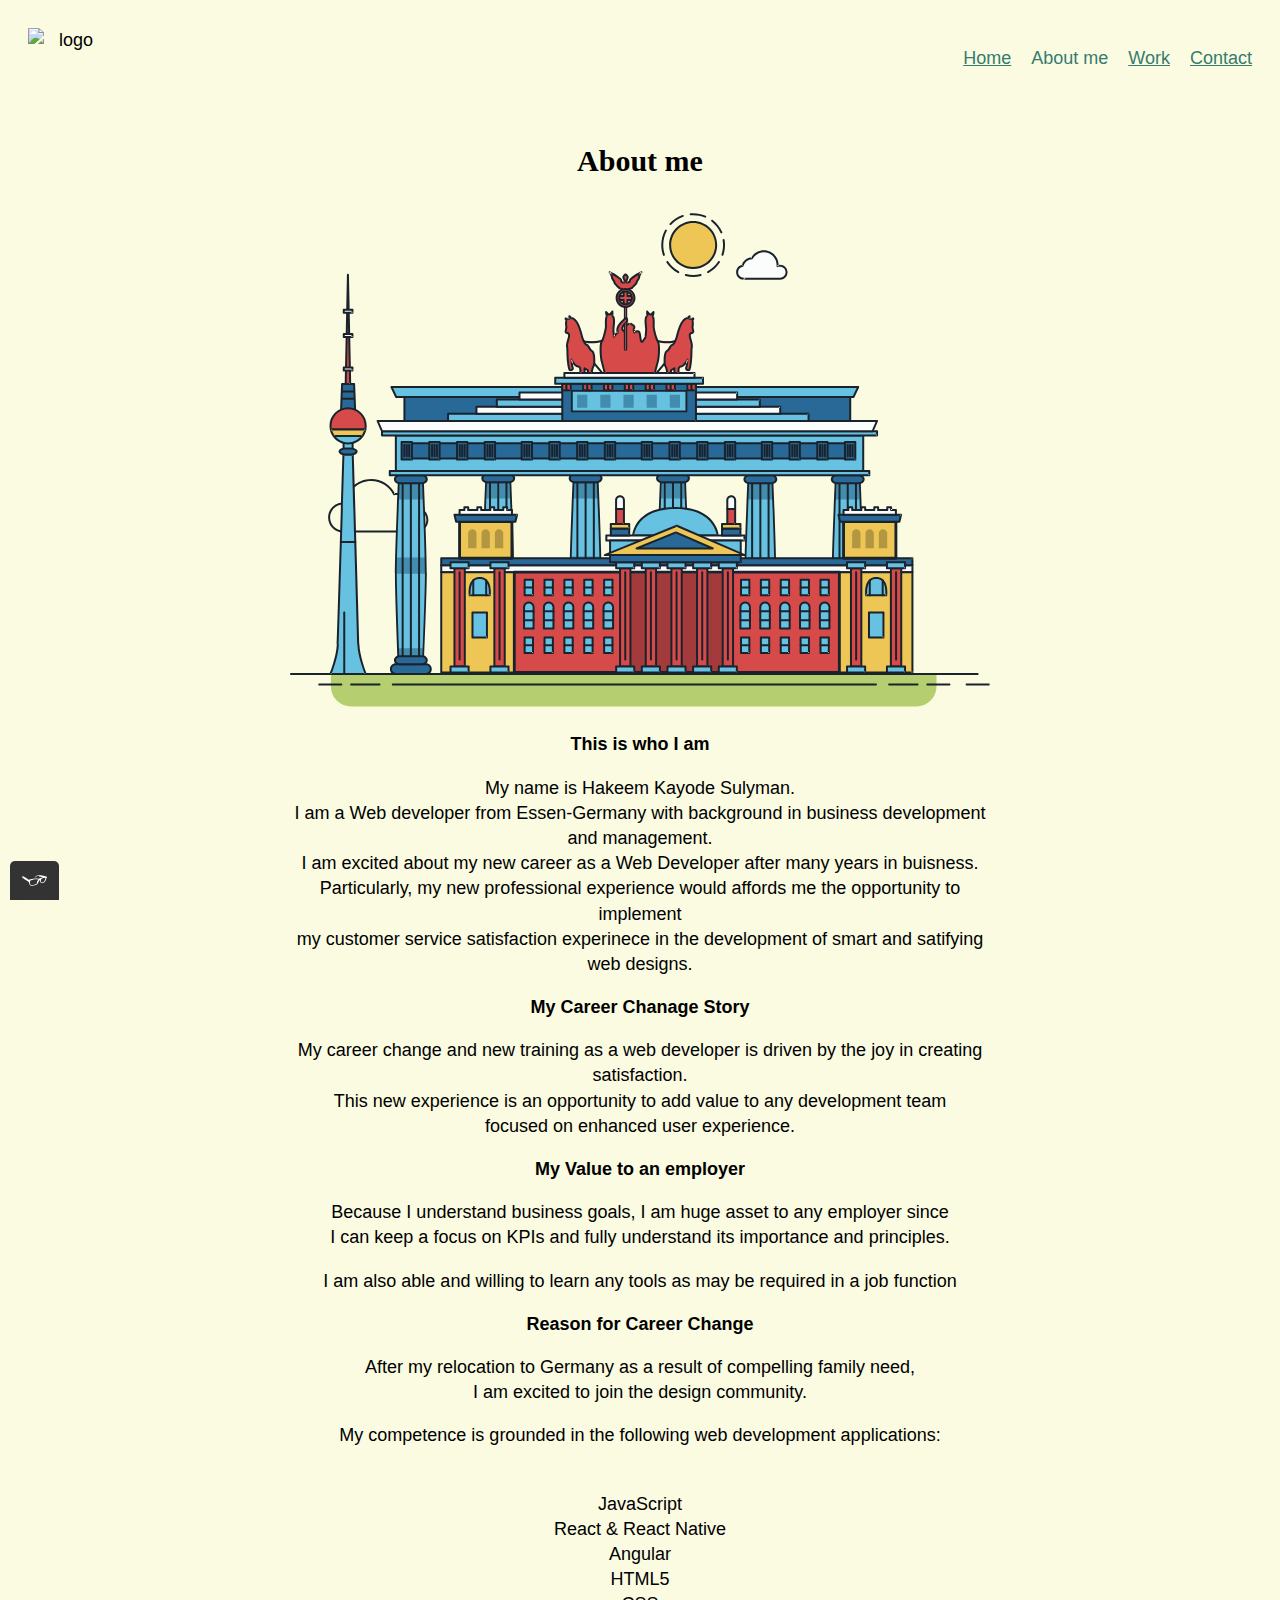
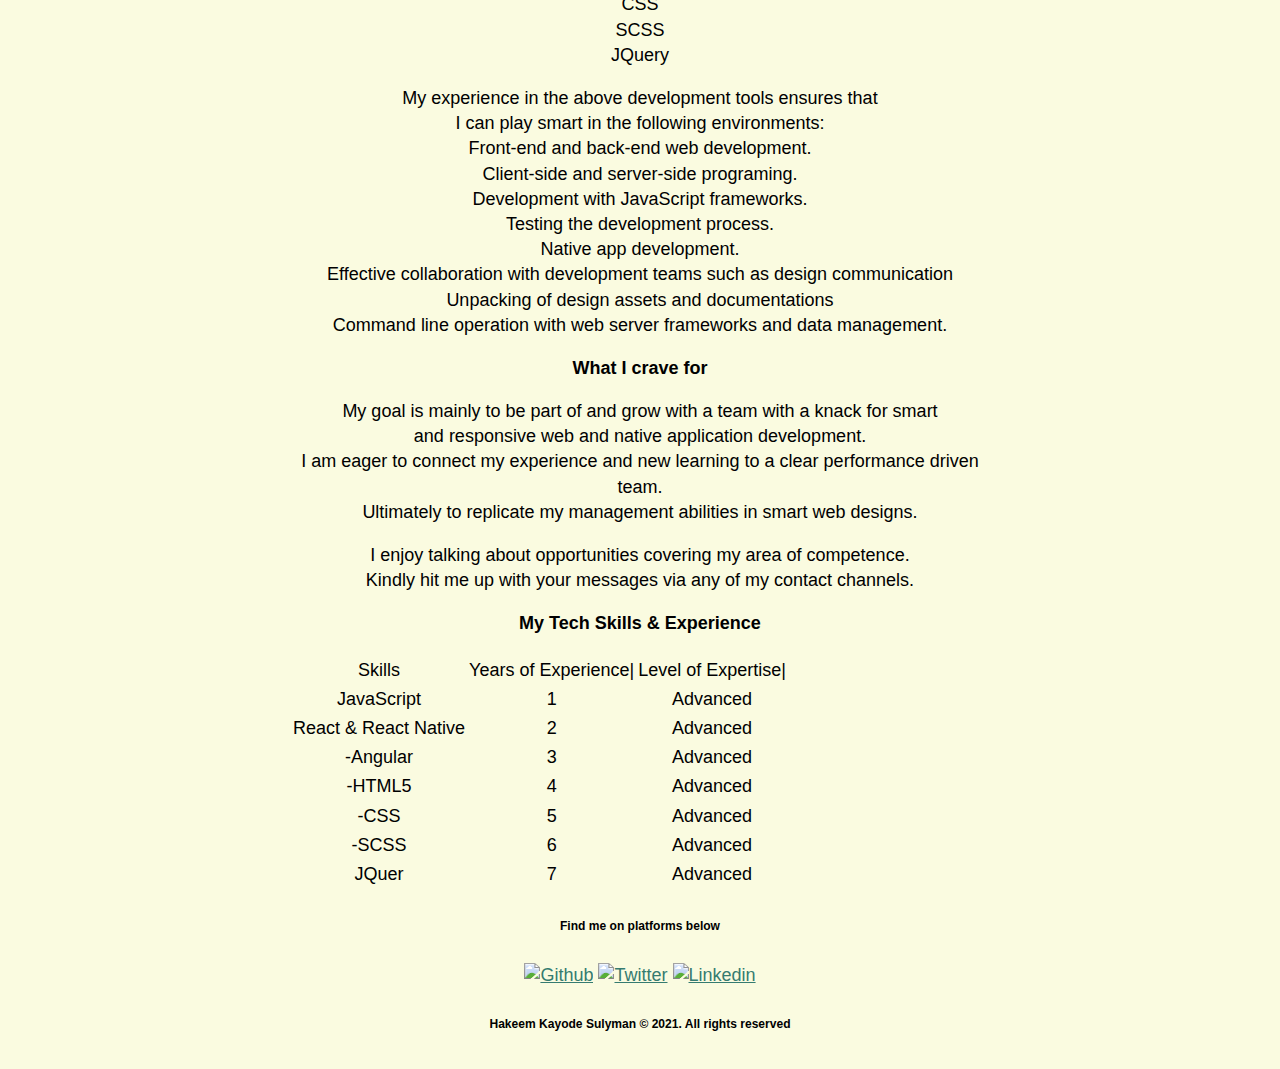
==== commit 91597769: "code clean up" ====
--- a/about.html
+++ b/about.html
@@ -1,1521 +1,1493 @@
 <!DOCTYPE html>
 <html lang="en">
-
 <head>
   <meta charset="utf-8" />
   <title>About Me</title>
-  <link rel="shortcut icon" href="img/favicon-32x32.png" type="image/favicon-32x32.png" />
+<link rel="shortcut icon" href="img/favicon-32x32.png" type="image/favicon-32x32.png" />
+  <link rel="stylesheet" type="text/css" href="css/normalize.css" />
+  <link href="https://fonts.googleapis.com/css2?family=Source+Sans+Pro:ital,wght@1,300&display=swap" rel="stylesheet" />
+  <link rel="stylesheet" type="text/css" href="css/styles.css" />
   <meta name="viewport" content="width=device-width, initial-scale=1" />
-  <link href="https://fonts.googleapis.com/css2?family=Lato:wght@400;700&display=swap" rel="stylesheet" />
-  <link rel="stylesheet" type="text/css"
-    href="https://cdnjs.cloudflare.com/ajax/libs/normalize/8.0.1/normalize.min.css" />
-  <link rel="stylesheet" type="text/css" href="css/styles.css" />
-  <link rel="stylesheet" type="text/css" href="css/styles.production.css" />
 </head>
 
 <body>
   <header class="page-header">
-    <img src="./Img/hakeem-logo.pdf" alt="logo" class=" hakeem-logo">
-    <nav class="page-header_item navigation-list">
-      <ul role="menubar">
-        <li>
-          <a href="index.html" role="menuitem" class="navigation-list_item">Home</a>
+    <img src="img/hakeem-logo.png" height="72" width="72" alt="logo" class="page-header__item" />
+    <nav class="main-navigation page-header__item">
+      <ul role="menubar" class="navigation-list">
+        <li role="presentation">
+          <a href="index.html" role="menuitem" class="navigation-list__item">Home</a>
         </li>
-
         <li role="presentation">
-          <a href="about.html" role="menuitem" alt="About" class="navigation-list_item">About-me</a>
+          <a href="about.html" role="menuitem" class="navigation-list__item navigation-list__item--active">About me</a>
         </li>
-
-        <li>
-          <a href="work.html" role="menuitem" class="navigation-list_item">My Work</a>
+        <li role="presentation">
+          <a href="work.html" role="menuitem" class="navigation-list__item">Work</a>
         </li>
-
-        <li>
-          <a href="contact.html" class="navigation-list_item">Contact</a>
+        <li role="presentation">
+          <a href="contact.html" role="menuitem" class="navigation-list__item">Contact</a>
         </li>
       </ul>
     </nav>
   </header>
 
-  <a class="email-me button" href="mailto:haksuly1@gmail.com">Email me</a>
-  <hr>
+  <div id="page-container">
+    <h1 id="about">About me</h1>
 
-  <div class="about-body">
-    <h1>About me</h1>
-    <div class="about-body">
-      <p>This page is about myself. This is what I enjoy doing: </p>
-      <ul class="hobby-list">
-        <li>Frontend development</li>
-        <li>Backend development</li>
-        <li>Time with family</li>
-        <li>Events organisation & management</li>
-      </ul>
+    <svg xmlns="http://www.w3.org/2000/svg" class="berlin-illustration" height="505" viewBox="0 0 700 505"
+      xmlns:xlink="http://www.w3.org/1999/xlink">
+      <defs>
+        <polygon id="a" points=".06 231.917 .06 .929 688.717 .929 688.717 231.917"></polygon>
+      </defs>
+      <g fill="none" fill-rule="evenodd">
+        <g transform="translate(0 241)" class="cloud-front">
+          <path fill="#1A232C"
+            d="M87.602,29 L87.602,28 C87.326,28.001 87.103,28.024 86.927,28.033 L86.979,29.031 L87.947,28.78 C85.741,20.282 78.041,14.002 68.852,14 C67.858,14 66.904,14.096 65.98,14.231 L66.125,15.22 L67.019,14.772 C62.626,6.015 53.567,0.001 43.102,0 C29.041,0.002 17.524,10.848 16.443,24.632 L17.44,24.71 L17.606,23.724 C16.803,23.589 15.969,23.5 15.102,23.5 C6.817,23.501 0.102,30.215 0.102,38.5 C0.102,46.785 6.817,53.499 15.102,53.5 L87.602,53.5 C94.644,53.499 100.351,47.792 100.352,40.75 C100.351,33.708 94.644,28.001 87.602,28 L87.602,30 C90.573,30 93.254,31.202 95.203,33.149 C97.15,35.097 98.351,37.778 98.352,40.75 C98.351,43.722 97.15,46.403 95.203,48.351 C93.254,50.298 90.573,51.5 87.602,51.5 L15.102,51.5 C11.509,51.5 8.265,50.046 5.909,47.692 C3.555,45.337 2.102,42.093 2.102,38.5 C2.102,34.907 3.555,31.663 5.909,29.308 C8.265,26.954 11.509,25.5 15.102,25.5 C15.831,25.5 16.553,25.575 17.273,25.697 C17.551,25.743 17.832,25.672 18.055,25.499 C18.277,25.325 18.414,25.07 18.436,24.789 C19.436,12.04 30.094,1.998 43.102,2 C52.786,1.999 61.163,7.564 65.231,15.669 C65.425,16.055 65.842,16.272 66.27,16.21 C67.132,16.084 67.988,16 68.852,16 C77.108,15.998 84.027,21.647 86.011,29.283 C86.13,29.741 86.557,30.054 87.031,30.03 C87.27,30.017 87.457,29.999 87.602,30 L87.602,29"
+            transform="translate(38 36)"></path>
+        </g>
+        <path fill="#B5CE6F" class="grass"
+          d="M646.484,484.382 C646.484,489.501 644.531,494.62 640.627,498.525 C636.722,502.43 631.603,504.382 626.484,504.382 L60.873,504.382 C55.754,504.382 50.636,502.43 46.731,498.525 C42.826,494.62 40.873,489.501 40.873,484.382 L40.873,471.917 L646.484,471.917 L646.484,484.382">
+        </path>
+        <polyline fill="#67C2E2"
+          points="334.824 185.029 101.449 185.029 106.209 195.08 563.438 195.08 568.2 185.029 334.824 185.029">
+        </polyline>
+        <path fill="#1A232C"
+          d="M334.824,185.029 L334.824,184.029 L101.449,184.029 C101.104,184.029 100.788,184.203 100.604,184.494 C100.42,184.785 100.398,185.146 100.545,185.457 L105.306,195.508 C105.471,195.856 105.824,196.079 106.209,196.079 L563.438,196.079 C563.824,196.079 564.177,195.856 564.342,195.508 L569.104,185.457 C569.251,185.146 569.229,184.785 569.045,184.494 C568.861,184.203 568.544,184.029 568.2,184.029 L334.824,184.029 L334.824,186.029 L566.62,186.029 L562.806,194.08 L106.842,194.08 L103.029,186.029 L334.824,186.029 L334.824,185.029">
+        </path>
+        <polygon fill="#296997" points="114.416 218.974 560.222 218.974 560.222 195.08 114.416 195.08"></polygon>
+        <path fill="#1A232C"
+          d="M560.222,218.974 L560.222,217.974 L115.416,217.974 L115.416,196.079 L559.222,196.079 L559.222,218.974 L560.222,218.974 L560.222,217.974 L560.222,218.974 L561.222,218.974 L561.222,195.08 C561.222,194.816 561.115,194.559 560.929,194.372 C560.742,194.186 560.485,194.08 560.222,194.08 L114.416,194.08 C114.152,194.08 113.895,194.186 113.708,194.372 C113.522,194.559 113.416,194.816 113.416,195.08 L113.416,218.974 C113.416,219.237 113.522,219.495 113.708,219.681 C113.895,219.867 114.152,219.974 114.416,219.974 L560.222,219.974 C560.485,219.974 560.742,219.867 560.929,219.681 C561.115,219.495 561.222,219.237 561.222,218.974 L560.222,218.974">
+        </path>
+        <polygon fill="#67C2E2" points="105.85 269.08 573.225 269.08 573.225 233.398 105.85 233.398"></polygon>
+        <path fill="#1A232C"
+          d="M573.225,233.398 L573.225,232.398 L105.85,232.398 C105.587,232.398 105.329,232.505 105.143,232.691 C104.957,232.877 104.85,233.134 104.85,233.398 L104.85,269.08 C104.85,269.344 104.957,269.601 105.143,269.788 C105.329,269.974 105.587,270.08 105.85,270.08 L573.225,270.08 C573.488,270.08 573.745,269.974 573.932,269.788 C574.118,269.601 574.225,269.344 574.225,269.08 L574.225,233.398 C574.225,233.134 574.118,232.877 573.932,232.691 C573.745,232.505 573.488,232.398 573.225,232.398 L573.225,233.398 L572.225,233.398 L572.225,268.08 L106.85,268.08 L106.85,234.398 L573.225,234.398 L573.225,233.398 L572.225,233.398 L573.225,233.398">
+        </path>
+        <polygon fill="#296997" points="116.751 256.508 562.557 256.508 562.557 241.243 116.751 241.243"></polygon>
+        <path fill="#1A232C"
+          d="M562.557,256.508 L562.557,255.508 L117.75,255.508 L117.75,242.243 L561.557,242.243 L561.557,256.508 L562.557,256.508 L562.557,255.508 L562.557,256.508 L563.557,256.508 L563.557,241.243 C563.557,240.979 563.45,240.722 563.264,240.535 C563.078,240.349 562.82,240.243 562.557,240.243 L116.75,240.243 C116.487,240.243 116.23,240.349 116.043,240.535 C115.857,240.722 115.751,240.979 115.751,241.243 L115.751,256.508 C115.751,256.771 115.857,257.029 116.043,257.215 C116.23,257.401 116.487,257.508 116.751,257.508 L562.557,257.508 C562.82,257.508 563.077,257.401 563.264,257.215 C563.45,257.029 563.557,256.771 563.557,256.508 L562.557,256.508">
+        </path>
+        <polygon fill="#67C2E2" points="158.07 218.974 518.563 218.974 518.563 211.858 158.07 211.858"></polygon>
+        <path fill="#1A232C"
+          d="M518.563,211.858 L518.563,210.858 L158.07,210.858 C157.807,210.858 157.549,210.964 157.363,211.151 C157.177,211.337 157.07,211.594 157.07,211.858 L157.07,218.974 C157.07,219.237 157.177,219.495 157.363,219.681 C157.549,219.867 157.807,219.974 158.07,219.974 L518.563,219.974 C518.826,219.974 519.083,219.867 519.27,219.681 C519.456,219.495 519.562,219.237 519.562,218.974 L519.562,211.858 C519.562,211.594 519.456,211.337 519.27,211.151 C519.083,210.964 518.826,210.858 518.563,210.858 L518.563,211.858 L517.563,211.858 L517.563,217.974 L159.07,217.974 L159.07,212.858 L518.563,212.858 L518.563,211.858 L517.563,211.858 L518.563,211.858">
+        </path>
+        <polygon fill="#FBFDFC" points="186.438 211.858 490.194 211.858 490.194 204.741 186.438 204.741"></polygon>
+        <path fill="#1A232C"
+          d="M490.194,204.741 L490.194,203.741 L186.438,203.741 C186.175,203.741 185.917,203.848 185.731,204.034 C185.545,204.221 185.438,204.478 185.438,204.741 L185.438,211.858 C185.438,212.121 185.545,212.379 185.731,212.565 C185.917,212.751 186.175,212.858 186.438,212.858 L490.194,212.858 C490.458,212.858 490.715,212.751 490.902,212.565 C491.088,212.379 491.194,212.121 491.194,211.858 L491.194,204.741 C491.194,204.478 491.088,204.221 490.902,204.034 C490.715,203.848 490.458,203.741 490.194,203.741 L490.194,204.741 L489.194,204.741 L489.194,210.858 L187.438,210.858 L187.438,205.741 L490.194,205.741 L490.194,204.741 L489.194,204.741 L490.194,204.741">
+        </path>
+        <polygon fill="#67C2E2" points="206.805 204.741 469.828 204.741 469.828 197.624 206.805 197.624"></polygon>
+        <path fill="#1A232C"
+          d="M469.828,197.624 L469.828,196.624 L206.805,196.624 C206.541,196.624 206.284,196.731 206.098,196.917 C205.911,197.103 205.805,197.361 205.805,197.624 L205.805,204.741 C205.805,205.005 205.911,205.262 206.098,205.449 C206.284,205.635 206.541,205.741 206.805,205.741 L469.828,205.741 C470.091,205.741 470.349,205.635 470.535,205.449 C470.722,205.262 470.828,205.005 470.828,204.741 L470.828,197.624 C470.828,197.361 470.722,197.103 470.535,196.917 C470.349,196.731 470.091,196.624 469.828,196.624 L469.828,197.624 L468.828,197.624 L468.828,203.741 L207.805,203.741 L207.805,198.624 L469.828,198.624 L469.828,197.624 L468.828,197.624 L469.828,197.624">
+        </path>
+        <polygon fill="#FBFDFC" points="229.521 197.624 447.111 197.624 447.111 190.509 229.521 190.509"></polygon>
+        <path fill="#1A232C"
+          d="M447.111,190.509 L447.111,189.509 L229.521,189.509 C229.258,189.509 229,189.616 228.814,189.802 C228.628,189.988 228.521,190.246 228.521,190.509 L228.521,197.624 C228.521,197.888 228.628,198.145 228.814,198.332 C229,198.518 229.258,198.624 229.521,198.624 L447.111,198.624 C447.375,198.624 447.632,198.518 447.818,198.332 C448.005,198.145 448.111,197.888 448.111,197.624 L448.111,190.509 C448.111,190.246 448.005,189.988 447.818,189.802 C447.632,189.616 447.375,189.509 447.111,189.509 L447.111,190.509 L446.111,190.509 L446.111,196.624 L230.521,196.624 L230.521,191.509 L447.111,191.509 L447.111,190.509 L446.111,190.509 L447.111,190.509">
+        </path>
+        <path fill="#67C2E2"
+          d="M135.607,355.447 C135.163,337.766 134.264,313.326 133.648,297.387 C133.274,287.721 133.004,281.18 133.004,281.18 L108.722,281.18 C108.722,281.18 108.452,287.721 108.079,297.387 C107.462,313.326 106.563,337.766 106.119,355.447 C105.953,362.059 105.85,367.732 105.85,371.653 L105.85,371.654 C105.85,386.117 107.243,424.332 108.089,446.189 C108.457,455.706 108.722,462.126 108.722,462.126 L133.004,462.126 C133.004,462.126 133.269,455.706 133.637,446.189 C134.482,424.332 135.876,386.117 135.876,371.654 L135.876,371.653 C135.876,367.732 135.773,362.059 135.607,355.447">
+        </path>
+        <path fill="#428DAE"
+          d="M133.648 297.387L108.079 297.387C108.452 287.721 108.722 281.18 108.722 281.18L133.004 281.18C133.004 281.18 133.274 287.721 133.648 297.387M135.876 371.654L105.85 371.654 105.85 371.653C105.85 367.732 105.953 362.059 106.119 355.447L135.607 355.447C135.773 362.059 135.876 367.732 135.876 371.653L135.876 371.654M133.004 462.126L108.722 462.126C108.722 462.126 108.457 455.706 108.089 446.189L133.637 446.189C133.269 455.706 133.004 462.126 133.004 462.126">
+        </path>
+        <path fill="#1A232C"
+          d="M109.612,461.199 L132.114,461.199 C132.447,453.007 134.949,390.886 134.949,371.653 C134.949,352.42 132.447,290.299 132.114,282.108 L109.612,282.108 C109.279,290.299 106.778,352.42 106.778,371.653 C106.778,390.886 109.279,453.007 109.612,461.199 Z M133.895,463.054 L107.832,463.054 L107.794,462.164 C107.766,461.466 104.922,392.193 104.922,371.653 C104.922,351.114 107.766,281.839 107.794,281.142 L107.832,280.252 L133.895,280.252 L133.931,281.142 C133.96,281.839 136.804,351.114 136.804,371.653 C136.804,392.193 133.96,461.466 133.931,462.164 L133.895,463.054 L133.895,463.054 Z">
+        </path>
+        <path fill="#1A232C"
+          d="M111.638 281.18L111.638 462.126C111.638 462.679 112.086 463.126 112.638 463.126 113.19 463.126 113.638 462.679 113.638 462.126L113.638 281.18C113.638 280.628 113.19 280.18 112.638 280.18 112.086 280.18 111.638 280.628 111.638 281.18M119.863 281.18L119.863 462.126C119.863 462.679 120.311 463.126 120.863 463.126 121.416 463.126 121.863 462.679 121.863 462.126L121.863 281.18C121.863 280.628 121.416 280.18 120.863 280.18 120.311 280.18 119.863 280.628 119.863 281.18M128.088 281.18L128.088 462.126C128.088 462.679 128.536 463.126 129.088 463.126 129.64 463.126 130.088 462.679 130.088 462.126L130.088 281.18C130.088 280.628 129.64 280.18 129.088 280.18 128.536 280.18 128.088 280.628 128.088 281.18">
+        </path>
+        <path fill="#296997"
+          d="M136.79,277.265 C136.79,279.418 134.675,281.18 132.09,281.18 L109.636,281.18 C107.051,281.18 104.936,279.418 104.936,277.265 C104.936,275.111 107.051,273.349 109.636,273.349 L132.09,273.349 C134.675,273.349 136.79,275.111 136.79,277.265">
+        </path>
+        <path fill="#1A232C"
+          d="M136.79,277.265 L135.79,277.265 C135.789,278.005 135.433,278.704 134.769,279.262 C134.109,279.814 133.155,280.181 132.09,280.18 L109.636,280.18 C108.571,280.181 107.617,279.814 106.956,279.262 C106.293,278.704 105.936,278.005 105.936,277.265 C105.936,276.524 106.293,275.825 106.957,275.267 C107.617,274.715 108.571,274.348 109.636,274.349 L132.09,274.349 C133.155,274.348 134.109,274.716 134.769,275.267 C135.433,275.825 135.789,276.524 135.79,277.265 L137.79,277.265 C137.791,275.851 137.09,274.593 136.049,273.731 C135.006,272.863 133.61,272.35 132.09,272.349 L109.636,272.349 C108.116,272.35 106.72,272.863 105.676,273.731 C104.636,274.593 103.935,275.851 103.936,277.265 C103.935,278.678 104.636,279.937 105.677,280.798 C106.72,281.666 108.116,282.179 109.636,282.18 L132.09,282.18 C133.61,282.179 135.006,281.666 136.049,280.798 C137.09,279.937 137.791,278.678 137.79,277.265 L136.79,277.265">
+        </path>
+        <path fill="#296997"
+          d="M140.775,467.217 C140.775,469.803 138.661,471.917 136.076,471.917 L105.65,471.917 C103.065,471.917 100.951,469.803 100.951,467.217 L100.951,466.825 C100.951,464.241 103.065,462.126 105.65,462.126 L136.076,462.126 C138.661,462.126 140.775,464.241 140.775,466.825 L140.775,467.217">
+        </path>
+        <path fill="#1A232C"
+          d="M140.775,467.217 L139.775,467.217 C139.775,468.235 139.361,469.155 138.688,469.83 C138.013,470.503 137.093,470.917 136.076,470.917 L105.65,470.917 C104.633,470.917 103.713,470.504 103.038,469.83 C102.365,469.155 101.951,468.235 101.951,467.217 L101.951,466.825 C101.951,465.808 102.365,464.889 103.038,464.214 C103.713,463.54 104.633,463.127 105.65,463.126 L136.076,463.126 C137.093,463.127 138.013,463.54 138.688,464.214 C139.362,464.889 139.775,465.808 139.775,466.825 L139.775,467.217 L141.775,467.217 L141.775,466.825 C141.772,463.684 139.217,461.13 136.076,461.126 L105.65,461.126 C102.509,461.13 99.955,463.684 99.951,466.825 L99.951,467.217 C99.954,470.36 102.509,472.914 105.65,472.917 L136.076,472.917 C139.217,472.914 141.772,470.36 141.775,467.217 L140.775,467.217">
+        </path>
+        <path fill="#296997"
+          d="M136.79,458.208 C136.79,460.363 134.675,462.126 132.09,462.126 L109.636,462.126 C107.051,462.126 104.936,460.363 104.936,458.208 C104.936,456.057 107.051,454.292 109.636,454.292 L132.09,454.292 C134.675,454.292 136.79,456.057 136.79,458.208">
+        </path>
+        <path fill="#1A232C"
+          d="M136.79,458.208 L135.79,458.208 C135.789,458.949 135.432,459.649 134.769,460.207 C134.108,460.76 133.154,461.128 132.09,461.126 L109.636,461.126 C108.572,461.128 107.617,460.76 106.957,460.207 C106.293,459.649 105.936,458.949 105.936,458.208 C105.936,457.47 106.293,456.77 106.957,456.212 C107.617,455.659 108.572,455.291 109.636,455.292 L132.09,455.292 C133.154,455.291 134.108,455.659 134.769,456.212 C135.433,456.77 135.789,457.47 135.79,458.208 L137.79,458.208 C137.791,456.796 137.09,455.538 136.05,454.675 C135.006,453.808 133.61,453.294 132.09,453.292 L109.636,453.292 C108.115,453.294 106.719,453.808 105.676,454.675 C104.636,455.538 103.935,456.796 103.936,458.208 C103.935,459.622 104.636,460.881 105.676,461.743 C106.72,462.611 108.116,463.125 109.636,463.126 L132.09,463.126 C133.61,463.125 135.006,462.611 136.05,461.743 C137.09,460.881 137.791,459.622 137.79,458.208 L136.79,458.208">
+        </path>
+        <path fill="#67C2E2"
+          d="M572.471,355.447 C572.025,337.766 571.126,313.326 570.51,297.387 C570.137,287.721 569.867,281.18 569.867,281.18 L545.585,281.18 C545.585,281.18 545.315,287.721 544.942,297.387 C544.326,313.326 543.427,337.766 542.981,355.447 C542.815,362.059 542.713,367.732 542.713,371.653 L542.713,371.654 C542.713,386.117 544.107,424.332 544.952,446.189 C545.32,455.706 545.585,462.126 545.585,462.126 L569.867,462.126 C569.867,462.126 570.132,455.706 570.499,446.189 C571.346,424.332 572.739,386.117 572.739,371.654 L572.739,371.653 C572.739,367.732 572.637,362.059 572.471,355.447">
+        </path>
+        <path fill="#428DAE"
+          d="M569.582 297.387L566.951 297.387 566.951 282.108 568.977 282.108C569.063 284.206 569.29 289.841 569.582 297.387M564.951 297.387L545.871 297.387C546.162 289.841 546.39 284.206 546.476 282.108L564.951 282.108 564.951 297.387M571.8 369.187L566.951 369.187 566.951 356.265 571.562 356.265C571.685 361.272 571.771 365.701 571.8 369.187M564.951 369.187L543.653 369.187C543.684 365.512 543.777 360.79 543.912 355.447L553.551 355.447 553.551 356.265 564.951 356.265 564.951 369.187">
+        </path>
+        <path fill="#1A232C"
+          d="M546.476,461.199 L568.977,461.199 C569.31,453.007 571.812,390.886 571.812,371.653 C571.812,352.42 569.31,290.299 568.977,282.108 L546.476,282.108 C546.142,290.299 543.642,352.42 543.642,371.653 C543.642,390.886 546.142,453.007 546.476,461.199 M570.758,463.054 L544.694,463.054 L544.658,462.164 C544.629,461.466 541.785,392.193 541.785,371.653 C541.785,351.114 544.629,281.839 544.658,281.142 L544.694,280.252 L570.758,280.252 L570.795,281.142 C570.823,281.839 573.667,351.114 573.667,371.653 C573.667,392.193 570.823,461.466 570.795,462.164 L570.758,463.054">
+        </path>
+        <path fill="#1A232C"
+          d="M548.501 281.18L548.501 462.126C548.501 462.679 548.949 463.126 549.501 463.126 550.053 463.126 550.501 462.679 550.501 462.126L550.501 281.18C550.501 280.628 550.053 280.18 549.501 280.18 548.949 280.18 548.501 280.628 548.501 281.18M556.727 281.18L556.727 462.126C556.727 462.679 557.174 463.126 557.727 463.126 558.279 463.126 558.727 462.679 558.727 462.126L558.727 281.18C558.727 280.628 558.279 280.18 557.727 280.18 557.174 280.18 556.727 280.628 556.727 281.18M564.951 281.18L564.951 462.126C564.951 462.679 565.399 463.126 565.951 463.126 566.503 463.126 566.951 462.679 566.951 462.126L566.951 281.18C566.951 280.628 566.503 280.18 565.951 280.18 565.399 280.18 564.951 280.628 564.951 281.18">
+        </path>
+        <path fill="#296997"
+          d="M573.653,277.265 C573.653,279.418 571.537,281.18 568.953,281.18 L546.499,281.18 C543.915,281.18 541.799,279.418 541.799,277.265 C541.799,275.111 543.915,273.349 546.499,273.349 L568.953,273.349 C571.537,273.349 573.653,275.111 573.653,277.265">
+        </path>
+        <path fill="#1A232C"
+          d="M573.653,277.265 L572.653,277.265 C572.653,278.005 572.296,278.704 571.632,279.262 C570.972,279.814 570.017,280.181 568.953,280.18 L546.499,280.18 C545.435,280.181 544.48,279.814 543.82,279.262 C543.156,278.704 542.8,278.005 542.799,277.265 C542.8,276.525 543.156,275.825 543.82,275.267 C544.481,274.715 545.435,274.348 546.499,274.349 L568.953,274.349 C570.017,274.348 570.972,274.715 571.632,275.267 C572.296,275.825 572.653,276.525 572.653,277.265 L574.653,277.265 C574.654,275.851 573.953,274.593 572.912,273.731 C571.869,272.863 570.473,272.35 568.953,272.349 L546.499,272.349 C544.979,272.35 543.583,272.863 542.54,273.731 C541.499,274.593 540.798,275.851 540.799,277.265 C540.798,278.679 541.499,279.937 542.54,280.798 C543.583,281.666 544.979,282.179 546.499,282.18 L568.953,282.18 C570.473,282.179 571.869,281.666 572.912,280.798 C573.953,279.937 574.654,278.679 574.653,277.265 L573.653,277.265">
+        </path>
+        <path fill="#296997"
+          d="M577.639,467.217 C577.639,469.803 575.524,471.917 572.938,471.917 L542.514,471.917 C539.929,471.917 537.813,469.803 537.813,467.217 L537.813,466.825 C537.813,464.241 539.929,462.126 542.514,462.126 L572.938,462.126 C575.524,462.126 577.639,464.241 577.639,466.825 L577.639,467.217">
+        </path>
+        <path fill="#1A232C"
+          d="M577.639,467.217 L576.639,467.217 C576.638,468.235 576.225,469.155 575.551,469.83 C574.876,470.503 573.956,470.917 572.938,470.917 L542.514,470.917 C541.497,470.917 540.576,470.503 539.901,469.83 C539.227,469.155 538.814,468.234 538.813,467.217 L538.813,466.825 C538.814,465.808 539.227,464.889 539.901,464.214 C540.576,463.54 541.497,463.127 542.514,463.126 L572.938,463.126 C573.956,463.127 574.876,463.54 575.551,464.214 C576.225,464.888 576.638,465.808 576.639,466.825 L576.639,467.217 L578.639,467.217 L578.639,466.825 C578.635,463.684 576.081,461.13 572.938,461.126 L542.514,461.126 C539.372,461.13 536.817,463.684 536.813,466.825 L536.813,467.217 C536.817,470.36 539.372,472.914 542.514,472.917 L572.938,472.917 C576.081,472.914 578.635,470.359 578.639,467.217 L577.639,467.217">
+        </path>
+        <path fill="#296997"
+          d="M573.653,458.208 C573.653,460.363 571.537,462.126 568.953,462.126 L546.499,462.126 C543.915,462.126 541.799,460.363 541.799,458.208 C541.799,456.057 543.915,454.292 546.499,454.292 L568.953,454.292 C571.537,454.292 573.653,456.057 573.653,458.208">
+        </path>
+        <path fill="#1A232C"
+          d="M573.653,458.208 L572.653,458.208 C572.653,458.949 572.296,459.649 571.632,460.207 C570.971,460.76 570.017,461.128 568.953,461.126 L546.499,461.126 C545.435,461.128 544.481,460.76 543.82,460.207 C543.157,459.649 542.799,458.949 542.799,458.208 C542.799,457.47 543.156,456.77 543.82,456.212 C544.481,455.659 545.435,455.291 546.499,455.292 L568.953,455.292 C570.017,455.291 570.971,455.659 571.632,456.212 C572.296,456.77 572.653,457.47 572.653,458.208 L574.653,458.208 C574.654,456.796 573.953,455.538 572.912,454.675 C571.869,453.808 570.473,453.294 568.953,453.292 L546.499,453.292 C544.979,453.294 543.583,453.808 542.54,454.675 C541.499,455.538 540.798,456.796 540.799,458.208 C540.798,459.622 541.499,460.881 542.54,461.743 C543.583,462.611 544.979,463.125 546.499,463.126 L568.953,463.126 C570.473,463.125 571.869,462.611 572.912,461.743 C573.953,460.881 574.654,459.622 574.653,458.208 L573.653,458.208">
+        </path>
+        <path fill="#67C2E2"
+          d="M485.098,355.447 C484.654,337.766 483.753,313.326 483.137,297.387 C482.764,287.721 482.494,281.18 482.494,281.18 L458.213,281.18 C458.213,281.18 457.942,287.721 457.569,297.387 C456.953,313.326 456.055,337.766 455.608,355.447 C455.443,362.059 455.34,367.732 455.34,371.653 L455.34,371.654 C455.34,386.117 456.733,424.332 457.58,446.189 C457.948,455.706 458.213,462.126 458.213,462.126 L482.494,462.126 C482.494,462.126 482.759,455.706 483.126,446.189 C483.973,424.332 485.366,386.117 485.366,371.654 L485.366,371.653 C485.366,367.732 485.265,362.059 485.098,355.447">
+        </path>
+        <path fill="#428DAE"
+          d="M483.137 297.387L457.569 297.387C457.942 287.721 458.213 281.18 458.213 281.18L482.494 281.18C482.494 281.18 482.764 287.721 483.137 297.387M485.355 369.187L455.351 369.187C455.382 365.502 455.475 360.78 455.608 355.447L485.098 355.447C485.232 360.78 485.325 365.502 485.355 369.187">
+        </path>
+        <path fill="#1A232C"
+          d="M459.103,461.199 L481.605,461.199 C481.938,453.007 484.439,390.886 484.439,371.653 C484.439,352.42 481.938,290.299 481.605,282.108 L459.103,282.108 C458.769,290.299 456.268,352.42 456.268,371.653 C456.268,390.886 458.769,453.007 459.103,461.199 Z M483.386,463.054 L457.321,463.054 L457.285,462.164 C457.256,461.466 454.412,392.193 454.412,371.653 C454.412,351.114 457.256,281.839 457.285,281.142 L457.321,280.252 L483.386,280.252 L483.422,281.142 C483.45,281.839 486.294,351.114 486.294,371.653 C486.294,392.193 483.45,461.466 483.422,462.164 L483.386,463.054 L483.386,463.054 Z">
+        </path>
+        <path fill="#1A232C"
+          d="M461.128 281.18L461.128 462.126C461.128 462.679 461.576 463.126 462.128 463.126 462.68 463.126 463.128 462.679 463.128 462.126L463.128 281.18C463.128 280.628 462.68 280.18 462.128 280.18 461.576 280.18 461.128 280.628 461.128 281.18M469.354 281.18L469.354 462.126C469.354 462.679 469.801 463.126 470.354 463.126 470.906 463.126 471.354 462.679 471.354 462.126L471.354 281.18C471.354 280.628 470.906 280.18 470.354 280.18 469.801 280.18 469.354 280.628 469.354 281.18M477.578 281.18L477.578 462.126C477.578 462.679 478.026 463.126 478.578 463.126 479.13 463.126 479.578 462.679 479.578 462.126L479.578 281.18C479.578 280.628 479.13 280.18 478.578 280.18 478.026 280.18 477.578 280.628 477.578 281.18">
+        </path>
+        <path fill="#296997"
+          d="M486.281,277.265 C486.281,279.418 484.164,281.18 481.58,281.18 L459.126,281.18 C456.542,281.18 454.426,279.418 454.426,277.265 C454.426,275.111 456.542,273.349 459.126,273.349 L481.58,273.349 C484.164,273.349 486.281,275.111 486.281,277.265">
+        </path>
+        <path fill="#1A232C"
+          d="M486.281,277.265 L485.281,277.265 C485.281,278.005 484.924,278.704 484.26,279.262 C483.599,279.814 482.644,280.181 481.58,280.18 L459.126,280.18 C458.062,280.181 457.107,279.814 456.447,279.262 C455.783,278.704 455.427,278.005 455.426,277.265 C455.427,276.525 455.783,275.825 456.447,275.267 C457.108,274.715 458.062,274.348 459.126,274.349 L481.58,274.349 C482.644,274.348 483.599,274.716 484.26,275.268 C484.924,275.825 485.281,276.525 485.281,277.265 L487.281,277.265 C487.282,275.851 486.58,274.593 485.54,273.731 C484.496,272.863 483.1,272.35 481.58,272.349 L459.126,272.349 C457.606,272.35 456.21,272.863 455.167,273.731 C454.126,274.593 453.425,275.851 453.426,277.265 C453.425,278.679 454.126,279.937 455.167,280.798 C456.21,281.666 457.606,282.179 459.126,282.18 L481.58,282.18 C483.1,282.179 484.496,281.666 485.54,280.799 C486.58,279.937 487.282,278.679 487.281,277.265 L486.281,277.265">
+        </path>
+        <path fill="#296997"
+          d="M490.266,467.217 C490.266,469.803 488.151,471.917 485.565,471.917 L455.141,471.917 C452.556,471.917 450.44,469.803 450.44,467.217 L450.44,466.825 C450.44,464.241 452.556,462.126 455.141,462.126 L485.565,462.126 C488.151,462.126 490.266,464.241 490.266,466.825 L490.266,467.217">
+        </path>
+        <path fill="#1A232C"
+          d="M490.266,467.217 L489.266,467.217 C489.265,468.235 488.852,469.155 488.178,469.83 C487.503,470.503 486.583,470.917 485.565,470.917 L455.141,470.917 C454.124,470.917 453.203,470.503 452.528,469.83 C451.854,469.155 451.441,468.234 451.44,467.217 L451.44,466.825 C451.441,465.808 451.854,464.889 452.528,464.214 C453.203,463.54 454.124,463.127 455.141,463.126 L485.565,463.126 C486.583,463.127 487.503,463.54 488.178,464.214 C488.852,464.888 489.265,465.808 489.266,466.825 L489.266,467.217 L491.266,467.217 L491.266,466.825 C491.262,463.684 488.708,461.13 485.565,461.126 L455.141,461.126 C451.999,461.13 449.444,463.684 449.44,466.825 L449.44,467.217 C449.444,470.36 451.999,472.914 455.141,472.917 L485.565,472.917 C488.708,472.914 491.262,470.359 491.266,467.217 L490.266,467.217">
+        </path>
+        <path fill="#296997"
+          d="M486.281,458.208 C486.281,460.363 484.164,462.126 481.58,462.126 L459.126,462.126 C456.542,462.126 454.426,460.363 454.426,458.208 C454.426,456.057 456.542,454.292 459.126,454.292 L481.58,454.292 C484.164,454.292 486.281,456.057 486.281,458.208">
+        </path>
+        <path fill="#1A232C"
+          d="M486.281,458.208 L485.281,458.208 C485.281,458.949 484.923,459.649 484.26,460.207 C483.599,460.76 482.644,461.128 481.58,461.126 L459.126,461.126 C458.062,461.128 457.108,460.76 456.447,460.207 C455.784,459.649 455.427,458.949 455.426,458.208 C455.426,457.47 455.783,456.77 456.447,456.212 C457.108,455.659 458.062,455.291 459.126,455.292 L481.58,455.292 C482.644,455.291 483.598,455.659 484.26,456.212 C484.924,456.77 485.281,457.47 485.281,458.208 L487.281,458.208 C487.282,456.795 486.58,455.538 485.54,454.675 C484.496,453.808 483.1,453.294 481.58,453.292 L459.126,453.292 C457.606,453.294 456.21,453.808 455.167,454.675 C454.126,455.538 453.425,456.796 453.426,458.208 C453.425,459.622 454.126,460.881 455.167,461.743 C456.21,462.611 457.606,463.125 459.126,463.126 L481.58,463.126 C483.1,463.125 484.496,462.611 485.54,461.743 C486.581,460.881 487.282,459.622 487.281,458.208 L486.281,458.208">
+        </path>
+        <path fill="#67C2E2"
+          d="M397.726,354.466 C397.28,336.787 396.381,312.346 395.765,296.407 C395.392,286.742 395.122,280.2 395.122,280.2 L370.84,280.2 C370.84,280.2 370.57,286.742 370.197,296.407 C369.581,312.346 368.682,336.787 368.236,354.466 C368.07,361.078 367.968,366.751 367.968,370.672 L367.968,370.673 C367.968,385.136 369.361,423.352 370.207,445.208 C370.575,454.726 370.84,461.146 370.84,461.146 L395.122,461.146 C395.122,461.146 395.386,454.726 395.754,445.208 C396.601,423.352 397.994,385.136 397.994,370.673 L397.994,370.672 C397.994,366.751 397.892,361.078 397.726,354.466">
+        </path>
+        <path fill="#428DAE"
+          d="M394.837 296.407L392.206 296.407 392.206 281.127 394.233 281.127C394.318 283.225 394.545 288.861 394.837 296.407L394.837 296.407zM383.981 296.407L390.206 296.407 390.206 281.127 383.981 281.127 383.981 296.407zM375.756 296.407L381.98 296.407 381.98 281.127 375.756 281.127 375.756 296.407zM373.756 296.407L371.126 296.407C371.417 288.861 371.645 283.225 371.73 281.127L373.756 281.127 373.756 296.407 373.756 296.407zM397.062 369.187L392.206 369.187 392.206 354.466 396.796 354.466C396.943 360.298 397.041 365.389 397.062 369.187L397.062 369.187zM383.981 369.187L390.206 369.187 390.206 354.466 383.981 354.466 383.981 369.187zM375.756 369.187L381.98 369.187 381.98 354.466 375.756 354.466 375.756 369.187zM373.756 369.187L368.9 369.187C368.921 365.389 369.019 360.298 369.166 354.466L373.756 354.466 373.756 369.187 373.756 369.187z">
+        </path>
+        <path fill="#1A232C"
+          d="M371.73,460.218 L394.233,460.218 C394.565,452.027 397.066,389.906 397.066,370.672 C397.066,351.44 394.565,289.319 394.233,281.127 L371.73,281.127 C371.397,289.319 368.895,351.44 368.895,370.672 C368.895,389.906 371.397,452.027 371.73,460.218 M396.013,462.074 L369.949,462.074 L369.912,461.184 C369.884,460.486 367.04,391.212 367.04,370.672 C367.04,350.133 369.884,280.859 369.912,280.162 L369.949,279.272 L396.013,279.272 L396.05,280.162 C396.078,280.859 398.922,350.133 398.922,370.672 C398.922,391.212 396.078,460.486 396.05,461.184 L396.013,462.074">
+        </path>
+        <path fill="#1A232C"
+          d="M373.756 280.2L373.756 461.146C373.756 461.698 374.203 462.146 374.756 462.146 375.308 462.146 375.756 461.698 375.756 461.146L375.756 280.2C375.756 279.647 375.308 279.2 374.756 279.2 374.203 279.2 373.756 279.647 373.756 280.2M381.98 280.2L381.98 461.146C381.98 461.698 382.428 462.146 382.98 462.146 383.533 462.146 383.981 461.698 383.981 461.146L383.981 280.2C383.981 279.647 383.533 279.2 382.98 279.2 382.428 279.2 381.98 279.647 381.98 280.2M390.206 280.2L390.206 461.146C390.206 461.698 390.654 462.146 391.206 462.146 391.758 462.146 392.206 461.698 392.206 461.146L392.206 280.2C392.206 279.647 391.758 279.2 391.206 279.2 390.654 279.2 390.206 279.647 390.206 280.2">
+        </path>
+        <path fill="#296997"
+          d="M398.908,276.285 C398.908,278.439 396.792,280.2 394.208,280.2 L371.754,280.2 C369.17,280.2 367.053,278.439 367.053,276.285 C367.053,274.13 369.17,272.369 371.754,272.369 L394.208,272.369 C396.792,272.369 398.908,274.13 398.908,276.285">
+        </path>
+        <path fill="#1A232C"
+          d="M398.908,276.285 L397.908,276.285 C397.907,277.025 397.551,277.724 396.887,278.281 C396.227,278.833 395.272,279.201 394.208,279.2 L371.754,279.2 C370.69,279.201 369.735,278.833 369.074,278.281 C368.41,277.724 368.053,277.025 368.053,276.285 C368.053,275.544 368.41,274.845 369.074,274.287 C369.735,273.735 370.69,273.367 371.754,273.369 L394.208,273.369 C395.272,273.367 396.227,273.735 396.887,274.287 C397.551,274.844 397.907,275.544 397.908,276.285 L399.908,276.285 C399.909,274.871 399.208,273.612 398.167,272.75 C397.124,271.883 395.728,271.37 394.208,271.369 L371.754,271.369 C370.234,271.37 368.838,271.883 367.794,272.75 C366.754,273.612 366.052,274.871 366.053,276.285 C366.052,277.699 366.754,278.957 367.795,279.818 C368.838,280.686 370.234,281.198 371.754,281.2 L394.208,281.2 C395.728,281.198 397.123,280.686 398.167,279.818 C399.208,278.957 399.909,277.698 399.908,276.285 L398.908,276.285">
+        </path>
+        <path fill="#296997"
+          d="M402.894,466.237 C402.894,468.823 400.779,470.937 398.193,470.937 L367.768,470.937 C365.183,470.937 363.068,468.823 363.068,466.237 L363.068,465.844 C363.068,463.26 365.183,461.146 367.768,461.146 L398.193,461.146 C400.779,461.146 402.894,463.26 402.894,465.844 L402.894,466.237">
+        </path>
+        <path fill="#1A232C"
+          d="M402.894,466.237 L401.894,466.237 C401.893,467.254 401.48,468.174 400.806,468.849 C400.131,469.523 399.211,469.937 398.193,469.937 L367.768,469.937 C366.751,469.937 365.831,469.523 365.156,468.849 C364.482,468.174 364.069,467.254 364.068,466.237 L364.068,465.844 C364.069,464.828 364.482,463.908 365.156,463.233 C365.831,462.56 366.751,462.146 367.768,462.146 L398.193,462.146 C399.211,462.146 400.131,462.56 400.806,463.233 C401.48,463.908 401.893,464.828 401.894,465.844 L401.894,466.237 L403.894,466.237 L403.894,465.844 C403.89,462.703 401.336,460.15 398.193,460.146 L367.768,460.146 C364.626,460.15 362.072,462.703 362.068,465.844 L362.068,466.237 C362.072,469.379 364.626,471.933 367.768,471.937 L398.193,471.937 C401.336,471.933 403.89,469.379 403.894,466.237 L402.894,466.237">
+        </path>
+        <path fill="#296997"
+          d="M398.908,457.228 C398.908,459.382 396.792,461.146 394.208,461.146 L371.754,461.146 C369.17,461.146 367.053,459.382 367.053,457.228 C367.053,455.077 369.17,453.312 371.754,453.312 L394.208,453.312 C396.792,453.312 398.908,455.077 398.908,457.228">
+        </path>
+        <path fill="#1A232C"
+          d="M398.908,457.228 L397.908,457.228 C397.908,457.968 397.55,458.669 396.887,459.226 C396.226,459.779 395.272,460.147 394.208,460.146 L371.754,460.146 C370.69,460.147 369.736,459.779 369.074,459.226 C368.411,458.668 368.053,457.968 368.053,457.228 C368.053,456.489 368.41,455.789 369.074,455.231 C369.736,454.679 370.69,454.311 371.754,454.312 L394.208,454.312 C395.272,454.311 396.226,454.679 396.887,455.231 C397.551,455.789 397.908,456.489 397.908,457.228 L399.908,457.228 C399.909,455.815 399.208,454.557 398.167,453.695 C397.124,452.827 395.728,452.313 394.208,452.312 L371.754,452.312 C370.234,452.313 368.838,452.827 367.794,453.695 C366.754,454.557 366.052,455.815 366.053,457.228 C366.052,458.642 366.753,459.901 367.794,460.763 C368.838,461.631 370.234,462.145 371.754,462.146 L394.208,462.146 C395.728,462.145 397.124,461.631 398.167,460.763 C399.208,459.9 399.909,458.642 399.908,457.228 L398.908,457.228">
+        </path>
+        <path fill="#67C2E2"
+          d="M310.353,354.466 C309.908,336.787 309.009,312.346 308.393,296.407 C308.019,286.742 307.75,280.2 307.75,280.2 L283.467,280.2 C283.467,280.2 283.198,286.742 282.824,296.407 C282.208,312.346 281.309,336.787 280.864,354.466 C280.698,361.078 280.596,366.751 280.596,370.672 L280.596,370.673 C280.596,385.136 281.989,423.352 282.834,445.208 C283.202,454.726 283.467,461.146 283.467,461.146 L307.75,461.146 C307.75,461.146 308.014,454.726 308.382,445.208 C309.228,423.352 310.622,385.136 310.622,370.673 L310.622,370.672 C310.622,366.751 310.518,361.078 310.353,354.466">
+        </path>
+        <path fill="#428DAE"
+          d="M308.393 296.407L282.824 296.407C283.198 286.742 283.467 280.2 283.467 280.2L307.75 280.2C307.75 280.2 308.019 286.742 308.393 296.407M310.617 369.187L280.6 369.187C280.621 365.377 280.718 360.285 280.864 354.466L310.353 354.466C310.498 360.285 310.596 365.377 310.617 369.187">
+        </path>
+        <path fill="#1A232C"
+          d="M284.357,460.218 L306.86,460.218 C307.193,452.027 309.694,389.906 309.694,370.672 C309.694,351.44 307.193,289.319 306.86,281.127 L284.357,281.127 C284.024,289.319 281.523,351.44 281.523,370.672 C281.523,389.906 284.024,452.027 284.357,460.218 Z M308.639,462.074 L282.576,462.074 L282.54,461.184 C282.511,460.486 279.668,391.212 279.668,370.672 C279.668,350.133 282.511,280.859 282.54,280.162 L282.576,279.272 L308.639,279.272 L308.677,280.162 C308.706,280.859 311.549,350.133 311.549,370.672 C311.549,391.212 308.706,460.486 308.677,461.184 L308.639,462.074 L308.639,462.074 Z">
+        </path>
+        <path fill="#1A232C"
+          d="M286.383 280.2L286.383 461.146C286.383 461.698 286.831 462.146 287.383 462.146 287.936 462.146 288.383 461.698 288.383 461.146L288.383 280.2C288.383 279.647 287.936 279.2 287.383 279.2 286.831 279.2 286.383 279.647 286.383 280.2M294.608 280.2L294.608 461.146C294.608 461.698 295.056 462.146 295.608 462.146 296.161 462.146 296.608 461.698 296.608 461.146L296.608 280.2C296.608 279.647 296.161 279.2 295.608 279.2 295.056 279.2 294.608 279.647 294.608 280.2M302.834 280.2L302.834 461.146C302.834 461.698 303.281 462.146 303.834 462.146 304.386 462.146 304.834 461.698 304.834 461.146L304.834 280.2C304.834 279.647 304.386 279.2 303.834 279.2 303.281 279.2 302.834 279.647 302.834 280.2">
+        </path>
+        <path fill="#296997"
+          d="M311.535,276.285 C311.535,278.439 309.42,280.2 306.836,280.2 L284.381,280.2 C281.797,280.2 279.681,278.439 279.681,276.285 C279.681,274.13 281.797,272.369 284.381,272.369 L306.836,272.369 C309.42,272.369 311.535,274.13 311.535,276.285">
+        </path>
+        <path fill="#1A232C"
+          d="M311.535,276.285 L310.535,276.285 C310.534,277.025 310.177,277.724 309.514,278.282 C308.854,278.833 307.901,279.201 306.836,279.2 L284.381,279.2 C283.316,279.201 282.362,278.833 281.702,278.281 C281.038,277.724 280.681,277.025 280.681,276.285 C280.681,275.544 281.038,274.844 281.702,274.287 C282.362,273.735 283.317,273.367 284.381,273.369 L306.836,273.369 C307.9,273.367 308.854,273.735 309.514,274.287 C310.177,274.844 310.534,275.544 310.535,276.285 L312.535,276.285 C312.535,274.871 311.835,273.613 310.795,272.75 C309.751,271.883 308.356,271.37 306.836,271.369 L284.381,271.369 C282.861,271.37 281.465,271.883 280.422,272.75 C279.381,273.612 278.68,274.871 278.681,276.285 C278.68,277.698 279.381,278.957 280.422,279.818 C281.465,280.686 282.861,281.198 284.381,281.2 L306.836,281.2 C308.356,281.198 309.751,280.685 310.794,279.818 C311.835,278.956 312.535,277.698 312.535,276.285 L311.535,276.285">
+        </path>
+        <path fill="#296997"
+          d="M315.522,466.237 C315.522,468.823 313.407,470.937 310.821,470.937 L280.396,470.937 C277.811,470.937 275.696,468.823 275.696,466.237 L275.696,465.844 C275.696,463.26 277.811,461.146 280.396,461.146 L310.821,461.146 C313.407,461.146 315.522,463.26 315.522,465.844 L315.522,466.237">
+        </path>
+        <path fill="#1A232C"
+          d="M315.522,466.237 L314.522,466.237 C314.521,467.254 314.108,468.174 313.434,468.849 C312.759,469.523 311.838,469.937 310.821,469.937 L280.396,469.937 C279.379,469.937 278.458,469.523 277.783,468.849 C277.11,468.174 276.696,467.254 276.696,466.237 L276.696,465.844 C276.696,464.828 277.11,463.908 277.783,463.233 C278.458,462.56 279.379,462.146 280.396,462.146 L310.821,462.146 C311.838,462.146 312.759,462.56 313.434,463.233 C314.108,463.908 314.521,464.828 314.522,465.844 L314.522,466.237 L316.521,466.237 L316.521,465.844 C316.518,462.703 313.963,460.15 310.821,460.146 L280.396,460.146 C277.254,460.15 274.7,462.703 274.696,465.844 L274.696,466.237 C274.699,469.379 277.254,471.933 280.396,471.937 L310.821,471.937 C313.963,471.933 316.518,469.379 316.521,466.237 L315.522,466.237">
+        </path>
+        <path fill="#296997"
+          d="M311.535,457.228 C311.535,459.382 309.42,461.146 306.836,461.146 L284.381,461.146 C281.797,461.146 279.681,459.382 279.681,457.228 C279.681,455.077 281.797,453.312 284.381,453.312 L306.836,453.312 C309.42,453.312 311.535,455.077 311.535,457.228">
+        </path>
+        <path fill="#1A232C"
+          d="M311.535,457.228 L310.535,457.228 C310.534,457.969 310.177,458.669 309.514,459.227 C308.854,459.779 307.9,460.147 306.836,460.146 L284.381,460.146 C283.317,460.147 282.363,459.779 281.702,459.227 C281.038,458.669 280.681,457.968 280.681,457.228 C280.681,456.489 281.038,455.789 281.702,455.231 C282.363,454.679 283.317,454.311 284.381,454.312 L306.836,454.312 C307.9,454.311 308.854,454.679 309.514,455.231 C310.177,455.789 310.534,456.489 310.535,457.228 L312.535,457.228 C312.535,455.815 311.835,454.558 310.795,453.695 C309.752,452.827 308.356,452.313 306.836,452.312 L284.381,452.312 C282.861,452.313 281.465,452.827 280.422,453.695 C279.381,454.557 278.68,455.815 278.681,457.228 C278.68,458.642 279.381,459.9 280.422,460.763 C281.465,461.631 282.861,462.145 284.381,462.146 L306.836,462.146 C308.356,462.145 309.752,461.631 310.795,460.763 C311.835,459.9 312.535,458.641 312.535,457.228 L311.535,457.228">
+        </path>
+        <path fill="#67C2E2"
+          d="M222.981,354.466 C222.535,336.787 221.636,312.346 221.02,296.407 C220.647,286.742 220.377,280.2 220.377,280.2 L196.094,280.2 C196.094,280.2 195.825,286.742 195.452,296.407 C194.835,312.346 193.936,336.787 193.491,354.466 C193.325,361.078 193.223,366.751 193.223,370.672 L193.223,370.673 C193.223,385.136 194.616,423.352 195.462,445.208 C195.83,454.726 196.094,461.146 196.094,461.146 L220.377,461.146 C220.377,461.146 220.642,454.726 221.009,445.208 C221.855,423.352 223.249,385.136 223.249,370.673 L223.249,370.672 C223.249,366.751 223.146,361.078 222.981,354.466">
+        </path>
+        <path fill="#428DAE"
+          d="M220.091 296.407L209.236 296.407 209.236 281.127 219.487 281.127C219.573 283.225 219.8 288.861 220.091 296.407L220.091 296.407zM201.011 296.407L207.236 296.407 207.236 281.127 201.011 281.127 201.011 296.407zM199.011 296.407L196.381 296.407C196.672 288.861 196.899 283.225 196.985 281.127L199.011 281.127 199.011 296.407 199.011 296.407zM222.317 369.187L209.236 369.187 209.236 356.265 221.923 356.265 221.923 354.466 222.051 354.466C222.198 360.298 222.296 365.389 222.317 369.187L222.317 369.187zM201.011 369.187L207.236 369.187 207.236 356.265 201.011 356.265 201.011 369.187zM199.011 369.187L194.155 369.187C194.174 365.784 194.255 361.345 194.377 356.265L199.011 356.265 199.011 369.187 199.011 369.187z">
+        </path>
+        <path fill="#1A232C"
+          d="M196.985,460.218 L219.487,460.218 C219.82,452.027 222.321,389.906 222.321,370.672 C222.321,351.44 219.82,289.319 219.487,281.127 L196.985,281.127 C196.651,289.319 194.151,351.44 194.151,370.672 C194.151,389.906 196.651,452.027 196.985,460.218 M221.267,462.074 L195.204,462.074 L195.167,461.184 C195.138,460.486 192.295,391.212 192.295,370.672 C192.295,350.133 195.138,280.859 195.167,280.162 L195.204,279.272 L221.267,279.272 L221.305,280.162 C221.334,280.859 224.177,350.133 224.177,370.672 C224.177,391.212 221.334,460.486 221.305,461.184 L221.267,462.074">
+        </path>
+        <path fill="#1A232C"
+          d="M199.011 280.2L199.011 461.146C199.011 461.698 199.458 462.146 200.011 462.146 200.563 462.146 201.011 461.698 201.011 461.146L201.011 280.2C201.011 279.647 200.563 279.2 200.011 279.2 199.458 279.2 199.011 279.647 199.011 280.2M207.236 280.2L207.236 461.146C207.236 461.698 207.684 462.146 208.236 462.146 208.788 462.146 209.236 461.698 209.236 461.146L209.236 280.2C209.236 279.647 208.788 279.2 208.236 279.2 207.684 279.2 207.236 279.647 207.236 280.2M215.461 280.2L215.461 461.146C215.461 461.698 215.909 462.146 216.461 462.146 217.013 462.146 217.461 461.698 217.461 461.146L217.461 280.2C217.461 279.647 217.013 279.2 216.461 279.2 215.909 279.2 215.461 279.647 215.461 280.2">
+        </path>
+        <path fill="#296997"
+          d="M224.162,276.285 C224.162,278.439 222.047,280.2 219.463,280.2 L197.008,280.2 C194.424,280.2 192.308,278.439 192.308,276.285 C192.308,274.13 194.424,272.369 197.008,272.369 L219.463,272.369 C222.047,272.369 224.162,274.13 224.162,276.285">
+        </path>
+        <path fill="#1A232C"
+          d="M224.162,276.285 L223.162,276.285 C223.161,277.025 222.805,277.724 222.142,278.282 C221.482,278.833 220.528,279.201 219.463,279.2 L197.008,279.2 C195.944,279.201 194.99,278.833 194.329,278.281 C193.665,277.724 193.308,277.025 193.308,276.285 C193.308,275.544 193.665,274.845 194.329,274.287 C194.99,273.735 195.944,273.367 197.008,273.369 L219.463,273.369 C220.528,273.367 221.481,273.735 222.142,274.287 C222.805,274.844 223.161,275.544 223.162,276.285 L225.162,276.285 C225.163,274.871 224.462,273.613 223.422,272.75 C222.379,271.883 220.983,271.37 219.463,271.369 L197.008,271.369 C195.489,271.37 194.093,271.883 193.049,272.75 C192.008,273.612 191.307,274.871 191.308,276.285 C191.307,277.698 192.008,278.957 193.049,279.818 C194.093,280.686 195.489,281.198 197.008,281.2 L219.463,281.2 C220.983,281.198 222.379,280.686 223.422,279.818 C224.462,278.956 225.163,277.698 225.162,276.285 L224.162,276.285">
+        </path>
+        <path fill="#296997"
+          d="M228.149,466.237 C228.149,468.823 226.034,470.937 223.448,470.937 L193.022,470.937 C190.438,470.937 188.323,468.823 188.323,466.237 L188.323,465.844 C188.323,463.26 190.438,461.146 193.022,461.146 L223.448,461.146 C226.034,461.146 228.149,463.26 228.149,465.844 L228.149,466.237">
+        </path>
+        <path fill="#1A232C"
+          d="M228.149,466.237 L227.149,466.237 C227.149,467.254 226.735,468.174 226.061,468.849 C225.386,469.523 224.466,469.937 223.448,469.937 L193.022,469.937 C192.006,469.937 191.086,469.523 190.411,468.849 C189.737,468.174 189.324,467.254 189.323,466.237 L189.323,465.844 C189.324,464.828 189.737,463.908 190.411,463.233 C191.086,462.56 192.006,462.146 193.022,462.146 L223.448,462.146 C224.466,462.146 225.386,462.56 226.061,463.233 C226.735,463.908 227.149,464.828 227.149,465.844 L227.149,466.237 L229.149,466.237 L229.149,465.844 C229.145,462.703 226.59,460.15 223.448,460.146 L193.022,460.146 C189.881,460.15 187.327,462.703 187.323,465.844 L187.323,466.237 C187.327,469.379 189.881,471.933 193.022,471.937 L223.448,471.937 C226.59,471.933 229.145,469.379 229.149,466.237 L228.149,466.237">
+        </path>
+        <path fill="#296997"
+          d="M224.162,457.228 C224.162,459.382 222.047,461.146 219.463,461.146 L197.008,461.146 C194.424,461.146 192.308,459.382 192.308,457.228 C192.308,455.077 194.424,453.312 197.008,453.312 L219.463,453.312 C222.047,453.312 224.162,455.077 224.162,457.228">
+        </path>
+        <path fill="#1A232C"
+          d="M224.162,457.228 L223.162,457.228 C223.161,457.969 222.805,458.669 222.141,459.227 C221.481,459.779 220.527,460.147 219.463,460.146 L197.008,460.146 C195.944,460.147 194.99,459.779 194.329,459.227 C193.665,458.669 193.308,457.968 193.308,457.228 C193.308,456.489 193.665,455.789 194.329,455.231 C194.99,454.679 195.945,454.311 197.008,454.312 L219.463,454.312 C220.527,454.311 221.481,454.679 222.141,455.231 C222.805,455.789 223.161,456.489 223.162,457.228 L225.162,457.228 C225.163,455.815 224.462,454.557 223.422,453.695 C222.379,452.827 220.984,452.313 219.463,452.312 L197.008,452.312 C195.488,452.313 194.092,452.827 193.049,453.695 C192.008,454.557 191.307,455.815 191.308,457.228 C191.307,458.642 192.008,459.9 193.049,460.763 C194.092,461.631 195.488,462.145 197.008,462.146 L219.463,462.146 C220.983,462.145 222.379,461.631 223.422,460.763 C224.462,459.9 225.163,458.641 225.162,457.228 L224.162,457.228">
+        </path>
+        <polygon fill="#67C2E2" points="99.774 273.349 579.301 273.349 579.301 269.08 99.774 269.08"></polygon>
+        <path fill="#1A232C"
+          d="M579.301,273.349 L579.301,272.349 L100.774,272.349 L100.774,270.08 L578.301,270.08 L578.301,273.349 L579.301,273.349 L579.301,272.349 L579.301,273.349 L580.301,273.349 L580.301,269.08 C580.301,268.817 580.194,268.56 580.008,268.373 C579.822,268.187 579.564,268.08 579.301,268.08 L99.774,268.08 C99.511,268.08 99.254,268.187 99.067,268.373 C98.881,268.56 98.774,268.817 98.774,269.08 L98.774,273.349 C98.774,273.612 98.881,273.87 99.067,274.056 C99.254,274.242 99.511,274.349 99.774,274.349 L579.301,274.349 C579.564,274.349 579.822,274.242 580.008,274.056 C580.194,273.87 580.301,273.612 580.301,273.349 L579.301,273.349">
+        </path>
+        <polygon fill="#67C2E2" points="92.01 233.398 587.064 233.398 587.064 229.131 92.01 229.131"></polygon>
+        <path fill="#1A232C"
+          d="M587.064,233.398 L587.064,232.398 L93.01,232.398 L93.01,230.131 L586.064,230.131 L586.064,233.398 L587.064,233.398 L587.064,232.398 L587.064,233.398 L588.064,233.398 L588.064,229.131 C588.064,228.868 587.958,228.61 587.772,228.424 C587.585,228.238 587.328,228.131 587.064,228.131 L92.01,228.131 C91.746,228.131 91.489,228.238 91.303,228.424 C91.116,228.61 91.01,228.868 91.01,229.131 L91.01,233.398 C91.01,233.661 91.117,233.919 91.303,234.105 C91.489,234.291 91.746,234.398 92.01,234.398 L587.064,234.398 C587.328,234.398 587.585,234.291 587.771,234.105 C587.958,233.919 588.064,233.661 588.064,233.398 L587.064,233.398">
+        </path>
+        <polyline fill="#FBFDFC"
+          points="337.318 218.974 87.572 218.974 92.01 229.131 582.626 229.131 587.064 218.974 337.318 218.974">
+        </polyline>
+        <path fill="#1A232C"
+          d="M337.318,218.974 L337.318,217.974 L87.572,217.974 C87.235,217.974 86.92,218.144 86.736,218.426 C86.551,218.709 86.521,219.065 86.656,219.374 L91.093,229.532 C91.253,229.896 91.612,230.131 92.01,230.131 L582.626,230.131 C583.024,230.131 583.383,229.897 583.542,229.532 L587.981,219.374 C588.116,219.065 588.086,218.709 587.901,218.426 C587.716,218.144 587.402,217.974 587.064,217.974 L337.318,217.974 L337.318,219.974 L585.536,219.974 L581.972,228.131 L92.664,228.131 L89.1,219.974 L337.318,219.974 L337.318,218.974">
+        </path>
+        <polygon fill="#296997" points="272.283 218.974 405.943 218.974 405.943 181.701 272.283 181.701"></polygon>
+        <path fill="#1A232C"
+          d="M405.943,218.974 L405.943,217.974 L273.283,217.974 L273.283,182.701 L404.943,182.701 L404.943,218.974 L405.943,218.974 L405.943,217.974 L405.943,218.974 L406.943,218.974 L406.943,181.701 C406.943,181.437 406.837,181.18 406.65,180.993 C406.464,180.807 406.207,180.701 405.943,180.701 L272.283,180.701 C272.02,180.701 271.762,180.807 271.576,180.993 C271.39,181.18 271.283,181.437 271.283,181.701 L271.283,218.974 C271.283,219.237 271.39,219.495 271.576,219.681 C271.762,219.867 272.02,219.974 272.283,219.974 L405.943,219.974 C406.207,219.974 406.464,219.867 406.65,219.681 C406.837,219.495 406.943,219.237 406.943,218.974 L405.943,218.974">
+        </path>
+        <polygon fill="#67C2E2" points="281.833 209.312 396.393 209.312 396.393 188.946 281.833 188.946"></polygon>
+        <polygon fill="#428DAE" points="287.111 205.753 297.328 205.753 297.328 192.749 287.111 192.749"></polygon>
+        <polygon fill="#428DAE" points="310.284 205.753 320.501 205.753 320.501 192.749 310.284 192.749"></polygon>
+        <polygon fill="#428DAE" points="333.457 205.753 343.673 205.753 343.673 192.749 333.457 192.749"></polygon>
+        <polygon fill="#428DAE" points="356.63 205.753 366.847 205.753 366.847 192.749 356.63 192.749"></polygon>
+        <polygon fill="#428DAE" points="379.804 205.753 390.02 205.753 390.02 192.749 379.804 192.749"></polygon>
+        <path fill="#1A232C"
+          d="M282.761,208.384 L395.465,208.384 L395.465,189.873 L282.761,189.873 L282.761,208.384 Z M280.905,210.24 L397.32,210.24 L397.32,188.018 L280.905,188.018 L280.905,210.24 Z">
+        </path>
+        <polygon fill="#D64A4A" points="272.283 188.359 276.48 188.359 276.48 181.701 272.283 181.701"></polygon>
+        <path fill="#1A232C"
+          d="M276.48,188.359 L276.48,187.359 L273.283,187.359 L273.283,182.701 L275.48,182.701 L275.48,188.359 L276.48,188.359 L276.48,187.359 L276.48,188.359 L277.48,188.359 L277.48,181.701 C277.48,181.437 277.374,181.18 277.188,180.993 C277.001,180.807 276.744,180.701 276.48,180.701 L272.283,180.701 C272.02,180.701 271.762,180.807 271.576,180.993 C271.39,181.18 271.283,181.437 271.283,181.701 L271.283,188.359 C271.283,188.622 271.39,188.88 271.576,189.066 C271.762,189.252 272.02,189.359 272.283,189.359 L276.48,189.359 C276.744,189.359 277.001,189.252 277.188,189.066 C277.374,188.88 277.48,188.622 277.48,188.359 L276.48,188.359">
+        </path>
+        <polygon fill="#D64A4A" points="276.48 188.359 280.678 188.359 280.678 181.701 276.48 181.701"></polygon>
+        <path fill="#1A232C"
+          d="M280.678,188.359 L280.678,187.359 L277.48,187.359 L277.48,182.701 L279.678,182.701 L279.678,188.359 L280.678,188.359 L280.678,187.359 L280.678,188.359 L281.678,188.359 L281.678,181.701 C281.678,181.437 281.571,181.18 281.385,180.993 C281.199,180.807 280.941,180.701 280.678,180.701 L276.48,180.701 C276.217,180.701 275.96,180.807 275.773,180.993 C275.587,181.18 275.48,181.437 275.48,181.701 L275.48,188.359 C275.48,188.622 275.587,188.88 275.773,189.066 C275.96,189.252 276.217,189.359 276.48,189.359 L280.678,189.359 C280.941,189.359 281.199,189.252 281.385,189.066 C281.571,188.88 281.678,188.622 281.678,188.359 L280.678,188.359">
+        </path>
+        <polygon fill="#D64A4A" points="293.13 188.359 297.328 188.359 297.328 181.701 293.13 181.701"></polygon>
+        <path fill="#1A232C"
+          d="M297.328,188.359 L297.328,187.359 L294.13,187.359 L294.13,182.701 L296.328,182.701 L296.328,188.359 L297.328,188.359 L297.328,187.359 L297.328,188.359 L298.328,188.359 L298.328,181.701 C298.328,181.437 298.221,181.18 298.035,180.993 C297.849,180.807 297.591,180.701 297.328,180.701 L293.13,180.701 C292.867,180.701 292.609,180.807 292.423,180.993 C292.237,181.18 292.13,181.437 292.13,181.701 L292.13,188.359 C292.13,188.622 292.237,188.88 292.423,189.066 C292.609,189.252 292.867,189.359 293.13,189.359 L297.328,189.359 C297.591,189.359 297.849,189.252 298.035,189.066 C298.221,188.88 298.328,188.622 298.328,188.359 L297.328,188.359">
+        </path>
+        <polygon fill="#D64A4A" points="297.328 188.359 301.524 188.359 301.524 181.701 297.328 181.701"></polygon>
+        <path fill="#1A232C"
+          d="M301.524,188.359 L301.524,187.359 L298.328,187.359 L298.328,182.701 L300.524,182.701 L300.524,188.359 L301.524,188.359 L301.524,187.359 L301.524,188.359 L302.524,188.359 L302.524,181.701 C302.524,181.437 302.418,181.18 302.232,180.993 C302.045,180.807 301.788,180.701 301.524,180.701 L297.328,180.701 C297.064,180.701 296.807,180.807 296.621,180.993 C296.434,181.18 296.328,181.437 296.328,181.701 L296.328,188.359 C296.328,188.622 296.434,188.88 296.621,189.066 C296.807,189.252 297.064,189.359 297.328,189.359 L301.524,189.359 C301.788,189.359 302.045,189.252 302.232,189.066 C302.418,188.88 302.524,188.622 302.524,188.359 L301.524,188.359">
+        </path>
+        <polygon fill="#D64A4A" points="313.977 188.359 318.175 188.359 318.175 181.701 313.977 181.701"></polygon>
+        <path fill="#1A232C"
+          d="M318.175,188.359 L318.175,187.359 L314.977,187.359 L314.977,182.701 L317.175,182.701 L317.175,188.359 L318.175,188.359 L318.175,187.359 L318.175,188.359 L319.175,188.359 L319.175,181.701 C319.175,181.437 319.068,181.18 318.882,180.993 C318.696,180.807 318.438,180.701 318.175,180.701 L313.977,180.701 C313.714,180.701 313.456,180.807 313.27,180.993 C313.084,181.18 312.977,181.437 312.977,181.701 L312.977,188.359 C312.977,188.622 313.084,188.88 313.27,189.066 C313.456,189.252 313.714,189.359 313.977,189.359 L318.175,189.359 C318.438,189.359 318.696,189.252 318.882,189.066 C319.068,188.88 319.175,188.622 319.175,188.359 L318.175,188.359">
+        </path>
+        <polygon fill="#D64A4A" points="318.175 188.359 322.372 188.359 322.372 181.701 318.175 181.701"></polygon>
+        <path fill="#1A232C"
+          d="M322.372,188.359 L322.372,187.359 L319.175,187.359 L319.175,182.701 L321.372,182.701 L321.372,188.359 L322.372,188.359 L322.372,187.359 L322.372,188.359 L323.372,188.359 L323.372,181.701 C323.372,181.437 323.265,181.18 323.079,180.993 C322.893,180.807 322.635,180.701 322.372,180.701 L318.175,180.701 C317.911,180.701 317.654,180.807 317.468,180.993 C317.281,181.18 317.175,181.437 317.175,181.701 L317.175,188.359 C317.175,188.622 317.282,188.88 317.468,189.066 C317.654,189.252 317.911,189.359 318.175,189.359 L322.372,189.359 C322.635,189.359 322.892,189.252 323.079,189.066 C323.265,188.88 323.372,188.622 323.372,188.359 L322.372,188.359">
+        </path>
+        <polygon fill="#D64A4A" points="334.824 188.359 339.022 188.359 339.022 181.701 334.824 181.701"></polygon>
+        <path fill="#1A232C"
+          d="M339.022,188.359 L339.022,187.359 L335.824,187.359 L335.824,182.701 L338.021,182.701 L338.022,188.359 L339.022,188.359 L339.022,187.359 L339.022,188.359 L340.021,188.359 L340.021,181.701 C340.021,181.437 339.915,181.18 339.729,180.993 C339.542,180.807 339.285,180.701 339.022,180.701 L334.824,180.701 C334.561,180.701 334.303,180.807 334.117,180.993 C333.931,181.18 333.824,181.437 333.824,181.701 L333.824,188.359 C333.824,188.622 333.931,188.88 334.117,189.066 C334.303,189.252 334.561,189.359 334.824,189.359 L339.022,189.359 C339.285,189.359 339.542,189.252 339.729,189.066 C339.915,188.88 340.021,188.622 340.021,188.359 L339.022,188.359">
+        </path>
+        <polygon fill="#D64A4A" points="339.022 188.359 343.219 188.359 343.219 181.701 339.022 181.701"></polygon>
+        <path fill="#1A232C"
+          d="M343.219,188.359 L343.219,187.359 L340.021,187.359 L340.021,182.701 L342.219,182.701 L342.219,188.359 L343.219,188.359 L343.219,187.359 L343.219,188.359 L344.219,188.359 L344.219,181.701 C344.219,181.437 344.112,181.18 343.926,180.993 C343.74,180.807 343.482,180.701 343.219,180.701 L339.022,180.701 C338.758,180.701 338.501,180.807 338.314,180.993 C338.128,181.18 338.022,181.437 338.022,181.701 L338.022,188.359 C338.022,188.622 338.128,188.88 338.314,189.066 C338.501,189.252 338.758,189.359 339.022,189.359 L343.219,189.359 C343.482,189.359 343.74,189.252 343.926,189.066 C344.112,188.88 344.219,188.622 344.219,188.359 L343.219,188.359">
+        </path>
+        <polygon fill="#D64A4A" points="355.671 188.359 359.868 188.359 359.868 181.701 355.671 181.701"></polygon>
+        <path fill="#1A232C"
+          d="M359.868,188.359 L359.868,187.359 L356.671,187.359 L356.671,182.701 L358.868,182.701 L358.868,188.359 L359.868,188.359 L359.868,187.359 L359.868,188.359 L360.868,188.359 L360.868,181.701 C360.868,181.437 360.762,181.18 360.575,180.993 C360.389,180.807 360.132,180.701 359.868,180.701 L355.671,180.701 C355.408,180.701 355.15,180.807 354.964,180.993 C354.778,181.18 354.671,181.437 354.671,181.701 L354.671,188.359 C354.671,188.622 354.778,188.88 354.964,189.066 C355.15,189.252 355.408,189.359 355.671,189.359 L359.868,189.359 C360.132,189.359 360.389,189.252 360.575,189.066 C360.762,188.88 360.868,188.622 360.868,188.359 L359.868,188.359">
+        </path>
+        <polygon fill="#D64A4A" points="359.868 188.359 364.065 188.359 364.065 181.701 359.868 181.701"></polygon>
+        <path fill="#1A232C"
+          d="M364.065,188.359 L364.065,187.359 L360.868,187.359 L360.868,182.701 L363.065,182.701 L363.065,188.359 L364.065,188.359 L364.065,187.359 L364.065,188.359 L365.065,188.359 L365.065,181.701 C365.065,181.437 364.959,181.18 364.773,180.993 C364.586,180.807 364.329,180.701 364.065,180.701 L359.868,180.701 C359.605,180.701 359.347,180.807 359.161,180.993 C358.975,181.18 358.868,181.437 358.868,181.701 L358.868,188.359 C358.868,188.622 358.975,188.88 359.161,189.066 C359.347,189.252 359.605,189.359 359.868,189.359 L364.065,189.359 C364.329,189.359 364.586,189.252 364.773,189.066 C364.959,188.88 365.065,188.622 365.065,188.359 L364.065,188.359">
+        </path>
+        <polygon fill="#D64A4A" points="376.518 188.359 380.715 188.359 380.715 181.701 376.518 181.701"></polygon>
+        <path fill="#1A232C"
+          d="M380.715,188.359 L380.715,187.359 L377.518,187.359 L377.518,182.701 L379.715,182.701 L379.715,188.359 L380.715,188.359 L380.715,187.359 L380.715,188.359 L381.715,188.359 L381.715,181.701 C381.715,181.437 381.608,181.18 381.422,180.993 C381.236,180.807 380.978,180.701 380.715,180.701 L376.518,180.701 C376.254,180.701 375.997,180.807 375.81,180.993 C375.624,181.18 375.518,181.437 375.518,181.701 L375.518,188.359 C375.518,188.622 375.624,188.88 375.81,189.066 C375.997,189.252 376.254,189.359 376.518,189.359 L380.715,189.359 C380.978,189.359 381.236,189.252 381.422,189.066 C381.608,188.88 381.715,188.622 381.715,188.359 L380.715,188.359">
+        </path>
+        <polygon fill="#D64A4A" points="380.715 188.359 384.912 188.359 384.912 181.701 380.715 181.701"></polygon>
+        <path fill="#1A232C"
+          d="M384.912,188.359 L384.912,187.359 L381.715,187.359 L381.715,182.701 L383.912,182.701 L383.912,188.359 L384.912,188.359 L384.912,187.359 L384.912,188.359 L385.912,188.359 L385.912,181.701 C385.912,181.437 385.805,181.18 385.619,180.993 C385.433,180.807 385.175,180.701 384.912,180.701 L380.715,180.701 C380.452,180.701 380.194,180.807 380.008,180.993 C379.822,181.18 379.715,181.437 379.715,181.701 L379.715,188.359 C379.715,188.622 379.822,188.88 380.008,189.066 C380.194,189.252 380.452,189.359 380.715,189.359 L384.912,189.359 C385.175,189.359 385.433,189.252 385.619,189.066 C385.805,188.88 385.912,188.622 385.912,188.359 L384.912,188.359">
+        </path>
+        <polygon fill="#D64A4A" points="397.364 188.359 401.561 188.359 401.561 181.701 397.364 181.701"></polygon>
+        <path fill="#1A232C"
+          d="M401.561,188.359 L401.561,187.359 L398.364,187.359 L398.364,182.701 L400.561,182.701 L400.561,188.359 L401.561,188.359 L401.561,187.359 L401.561,188.359 L402.561,188.359 L402.561,181.701 C402.561,181.437 402.454,181.18 402.268,180.993 C402.081,180.807 401.824,180.701 401.561,180.701 L397.364,180.701 C397.101,180.701 396.843,180.807 396.657,180.993 C396.471,181.18 396.364,181.437 396.364,181.701 L396.364,188.359 C396.364,188.622 396.471,188.88 396.657,189.066 C396.843,189.252 397.101,189.359 397.364,189.359 L401.561,189.359 C401.824,189.359 402.081,189.252 402.268,189.066 C402.454,188.88 402.561,188.622 402.561,188.359 L401.561,188.359">
+        </path>
+        <polygon fill="#D64A4A" points="401.561 188.359 405.759 188.359 405.759 181.701 401.561 181.701"></polygon>
+        <path fill="#1A232C"
+          d="M405.759,188.359 L405.759,187.359 L402.561,187.359 L402.561,182.701 L404.759,182.701 L404.759,188.359 L405.759,188.359 L405.759,187.359 L405.759,188.359 L406.759,188.359 L406.759,181.701 C406.759,181.437 406.652,181.18 406.466,180.993 C406.28,180.807 406.022,180.701 405.759,180.701 L401.561,180.701 C401.297,180.701 401.04,180.807 400.853,180.993 C400.667,181.18 400.561,181.437 400.561,181.701 L400.561,188.359 C400.561,188.622 400.667,188.88 400.853,189.066 C401.04,189.252 401.297,189.359 401.561,189.359 L405.759,189.359 C406.022,189.359 406.28,189.252 406.466,189.066 C406.652,188.88 406.759,188.622 406.759,188.359 L405.759,188.359">
+        </path>
+        <polygon fill="#67C2E2" points="265.221 181.701 413.006 181.701 413.006 175.695 265.221 175.695"></polygon>
+        <path fill="#1A232C"
+          d="M413.006,175.695 L413.006,174.695 L265.221,174.695 C264.957,174.695 264.7,174.801 264.514,174.988 C264.327,175.174 264.221,175.431 264.221,175.695 L264.221,181.701 C264.221,181.964 264.327,182.221 264.514,182.408 C264.7,182.594 264.957,182.701 265.221,182.701 L413.006,182.701 C413.269,182.701 413.527,182.594 413.713,182.408 C413.899,182.221 414.006,181.964 414.006,181.701 L414.006,175.695 C414.006,175.431 413.899,175.174 413.713,174.988 C413.527,174.801 413.269,174.695 413.006,174.695 L413.006,175.695 L412.006,175.695 L412.006,180.701 L266.221,180.701 L266.221,176.695 L413.006,176.695 L413.006,175.695 L412.006,175.695 L413.006,175.695">
+        </path>
+        <polygon fill="#FBFDFC" points="274.382 175.695 404.506 175.695 404.506 170.979 274.382 170.979"></polygon>
+        <path fill="#1A232C"
+          d="M404.506,170.979 L404.506,169.979 L274.382,169.979 C274.119,169.979 273.861,170.086 273.675,170.272 C273.489,170.458 273.382,170.716 273.382,170.979 L273.382,175.695 C273.382,175.958 273.489,176.216 273.675,176.402 C273.861,176.588 274.119,176.695 274.382,176.695 L404.506,176.695 C404.769,176.695 405.027,176.588 405.213,176.402 C405.399,176.216 405.506,175.958 405.506,175.695 L405.506,170.979 C405.506,170.716 405.399,170.458 405.213,170.272 C405.027,170.086 404.769,169.979 404.506,169.979 L404.506,170.979 L403.506,170.979 L403.506,174.695 L275.382,174.695 L275.382,171.979 L404.506,171.979 L404.506,170.979 L403.506,170.979 L404.506,170.979">
+        </path>
+        <path fill="#D64A4A" d="M375.91,159.845 L366.735,170.979"></path>
+        <path fill="#1A232C"
+          d="M375.138,159.209 L365.964,170.343 C365.612,170.769 365.673,171.399 366.099,171.751 C366.526,172.102 367.156,172.041 367.507,171.615 L376.682,160.481 C377.033,160.055 376.972,159.425 376.546,159.073 C376.12,158.722 375.49,158.783 375.138,159.209">
+        </path>
+        <path fill="#D64A4A" class="statue"
+          d="M401.361,153.429 C401.361,153.429 400.742,167.964 398.733,168.119 C396.723,168.273 395.486,167.037 396.259,165.335 C397.031,163.634 397.495,157.604 397.495,157.604 C397.495,157.604 394.402,164.098 390.847,164.562 C387.29,165.026 388.837,170.979 388.837,170.979 L384.353,170.979 L384.353,166.263 L380.95,168.273 L380.95,170.979 L377.239,170.979 C377.239,170.979 376.621,165.953 375.384,164.252 C374.147,162.552 374.147,150.336 376.775,149.099 C379.404,147.862 380.485,143.068 382.033,142.914 C383.579,142.759 385.435,139.049 386.672,135.183 C387.909,131.317 390.46,117.285 397.418,116.009 L399.506,114.269 L399.506,116.704 C399.506,116.704 400.55,116.473 401.361,116.936 L403.333,116.588 L402.637,118.676 C402.637,118.676 403.101,122.851 402.637,124.011 C402.173,125.17 403.333,129.693 403.333,129.693 C403.333,129.693 402.985,130.737 401.478,131.085 C399.97,131.433 399.622,132.593 399.854,134.448 C400.086,136.304 402.289,141.986 401.825,144.653 C401.361,147.321 401.519,150.726 401.361,153.429">
+        </path>
+        <path fill="#1A232C"
+          d="M401.361,153.429 L400.362,153.387 C400.362,153.387 400.353,153.608 400.332,154.002 C400.26,155.379 400.05,158.847 399.645,161.95 C399.444,163.499 399.189,164.962 398.898,165.982 C398.756,166.49 398.597,166.888 398.479,167.088 L398.408,167.196 L398.387,167.221 L398.569,167.406 L398.449,167.179 L398.387,167.221 L398.569,167.406 L398.449,167.179 L398.697,167.651 L398.657,167.121 L398.449,167.179 L398.697,167.651 L398.657,167.121 L398.4,167.132 C397.86,167.133 397.483,166.988 397.289,166.836 C397.096,166.675 397.036,166.56 397.026,166.316 C397.026,166.178 397.06,165.99 397.169,165.749 C397.429,165.165 397.598,164.439 397.76,163.595 C398.232,161.093 398.49,157.699 398.492,157.681 C398.529,157.199 398.219,156.762 397.753,156.638 C397.286,156.513 396.8,156.738 396.592,157.174 L396.563,157.235 C396.404,157.559 395.603,159.129 394.473,160.622 C393.91,161.368 393.264,162.092 392.605,162.628 C391.945,163.168 391.285,163.5 390.717,163.57 C390.092,163.65 389.529,163.876 389.079,164.214 C388.399,164.723 388.006,165.437 387.788,166.143 C387.568,166.854 387.503,167.584 387.502,168.266 C387.505,169.843 387.859,171.184 387.869,171.23 L388.837,170.979 L388.837,169.979 L385.353,169.979 L385.353,166.263 C385.353,165.903 385.161,165.573 384.848,165.395 C384.535,165.216 384.154,165.219 383.844,165.402 L380.442,167.412 C380.137,167.592 379.95,167.919 379.95,168.273 L379.95,169.979 L377.239,169.979 L377.239,170.979 L378.232,170.857 C378.229,170.84 378.073,169.562 377.754,168.047 C377.594,167.289 377.395,166.472 377.146,165.71 C376.893,164.947 376.61,164.245 376.192,163.664 L376.176,163.636 C376.129,163.552 376.04,163.311 375.966,162.986 C375.733,162 375.58,160.263 375.582,158.403 C375.581,156.47 375.74,154.375 376.074,152.735 C376.24,151.917 376.452,151.213 376.681,150.727 C376.904,150.231 377.156,150.009 377.201,150.004 C378.062,149.596 378.721,148.948 379.272,148.253 C380.096,147.208 380.706,146.017 381.241,145.125 C381.505,144.681 381.752,144.314 381.942,144.105 C382.036,144 382.113,143.937 382.15,143.914 L382.173,143.901 L382.117,143.754 L382.132,143.909 L382.173,143.901 L382.117,143.754 L382.132,143.909 C382.515,143.87 382.854,143.729 383.15,143.547 C383.668,143.224 384.09,142.773 384.499,142.232 C385.107,141.42 385.67,140.39 386.198,139.232 C386.723,138.074 387.208,136.789 387.624,135.488 C387.953,134.457 388.339,132.869 388.858,131.003 C389.632,128.212 390.698,124.826 392.168,122.09 C392.9,120.722 393.733,119.522 394.645,118.638 C395.56,117.752 396.531,117.189 397.598,116.992 C397.765,116.962 397.928,116.885 398.058,116.777 L398.506,116.404 L398.506,116.704 C398.506,117.008 398.643,117.294 398.88,117.484 C399.117,117.674 399.426,117.747 399.723,117.681 L399.644,117.325 L399.716,117.682 L399.723,117.681 L399.644,117.325 L399.716,117.682 C399.725,117.68 399.905,117.646 400.129,117.646 C400.388,117.644 400.688,117.698 400.865,117.805 C401.069,117.921 401.303,117.962 401.535,117.921 L401.853,117.865 L401.688,118.36 C401.642,118.498 401.627,118.641 401.643,118.787 C401.643,118.787 401.655,118.894 401.674,119.088 C401.73,119.666 401.843,120.989 401.843,122.112 C401.843,122.485 401.83,122.836 401.803,123.115 C401.778,123.391 401.725,123.606 401.708,123.639 C401.549,124.057 401.533,124.424 401.527,124.834 C401.531,125.838 401.744,127.072 401.95,128.105 C402.157,129.132 402.362,129.931 402.364,129.942 L403.333,129.693 L402.384,129.377 L402.762,129.503 L402.395,129.347 L402.384,129.377 L402.762,129.503 L402.395,129.347 C402.392,129.356 402.329,129.497 402.165,129.654 C401.999,129.81 401.739,129.996 401.253,130.11 C400.462,130.284 399.756,130.712 399.337,131.358 C398.916,131.999 398.789,132.737 398.788,133.5 C398.788,133.844 398.815,134.201 398.861,134.572 C398.93,135.103 399.092,135.731 399.296,136.481 C399.602,137.597 400.005,138.947 400.329,140.271 C400.655,141.591 400.892,142.895 400.889,143.819 C400.889,144.076 400.872,144.301 400.84,144.482 C400.353,147.317 400.521,150.743 400.363,153.371 L400.362,153.387 L401.361,153.429 L402.36,153.487 C402.516,150.709 402.37,147.325 402.81,144.825 C402.867,144.499 402.889,144.165 402.889,143.819 C402.883,142.181 402.401,140.226 401.915,138.423 C401.671,137.525 401.422,136.673 401.225,135.952 C401.027,135.236 400.882,134.633 400.846,134.324 C400.807,134.016 400.788,133.74 400.788,133.5 C400.787,132.958 400.889,132.631 401.005,132.462 C401.122,132.297 401.261,132.17 401.703,132.059 C402.656,131.843 403.32,131.368 403.712,130.929 C404.108,130.49 404.25,130.103 404.282,130.009 C404.342,129.829 404.349,129.629 404.302,129.445 L404.269,129.315 C404.195,129.014 404.006,128.224 403.837,127.337 C403.668,126.455 403.525,125.457 403.527,124.834 C403.527,124.694 403.534,124.575 403.545,124.493 L403.561,124.4 L403.566,124.381 L403.547,124.375 L403.565,124.382 L403.566,124.381 L403.547,124.375 L403.565,124.382 C403.703,124.028 403.753,123.689 403.793,123.311 C403.83,122.935 403.843,122.529 403.843,122.112 C403.842,120.451 403.632,118.585 403.631,118.566 L402.637,118.676 L403.585,118.993 L404.282,116.905 C404.394,116.569 404.321,116.203 404.09,115.935 C403.859,115.667 403.508,115.542 403.159,115.603 L401.187,115.952 L401.361,116.936 L401.858,116.068 C401.224,115.711 400.595,115.649 400.129,115.646 C399.661,115.647 399.337,115.718 399.289,115.728 L399.506,116.704 L400.506,116.704 L400.506,114.269 C400.506,113.88 400.282,113.528 399.93,113.363 C399.578,113.198 399.165,113.252 398.866,113.501 L396.778,115.24 L397.418,116.009 L397.238,115.025 C395.176,115.405 393.519,116.71 392.195,118.377 C390.205,120.888 388.847,124.295 387.829,127.447 C387.323,129.023 386.907,130.535 386.561,131.829 C386.215,133.121 385.936,134.204 385.719,134.878 C385.118,136.76 384.36,138.607 383.599,139.946 C383.22,140.615 382.838,141.155 382.513,141.494 C382.352,141.663 382.206,141.78 382.101,141.844 C381.995,141.91 381.938,141.919 381.934,141.919 C381.485,141.964 381.12,142.169 380.841,142.397 C380.351,142.803 380.016,143.307 379.669,143.86 C379.161,144.688 378.665,145.643 378.108,146.459 C377.555,147.28 376.945,147.922 376.35,148.194 C375.615,148.556 375.203,149.184 374.869,149.88 C374.379,150.938 374.079,152.284 373.874,153.772 C373.673,155.257 373.583,156.873 373.582,158.403 C373.583,159.803 373.658,161.127 373.803,162.222 C373.876,162.77 373.966,163.261 374.081,163.689 C374.201,164.12 374.322,164.481 374.575,164.84 C374.777,165.11 375.034,165.674 375.245,166.331 C375.569,167.321 375.826,168.528 375.994,169.475 C376.079,169.949 376.142,170.358 376.185,170.648 C376.206,170.793 376.221,170.908 376.232,170.985 L376.247,171.101 C376.308,171.601 376.735,171.979 377.239,171.979 L380.95,171.979 C381.214,171.979 381.471,171.872 381.657,171.686 C381.844,171.5 381.95,171.242 381.95,170.979 L381.95,168.844 L383.353,168.015 L383.353,170.979 C383.353,171.242 383.459,171.5 383.645,171.686 C383.832,171.872 384.089,171.979 384.353,171.979 L388.837,171.979 C389.148,171.979 389.438,171.836 389.628,171.591 C389.818,171.345 389.883,171.028 389.805,170.727 L389.803,170.721 C389.776,170.62 389.5,169.458 389.502,168.266 C389.498,167.536 389.614,166.806 389.854,166.343 C389.973,166.109 390.11,165.941 390.277,165.816 C390.445,165.692 390.65,165.598 390.976,165.553 C392.149,165.395 393.157,164.785 394.035,164.04 C395.349,162.913 396.412,161.428 397.176,160.214 C397.937,159.001 398.386,158.058 398.398,158.034 L397.495,157.604 L396.498,157.527 C396.498,157.528 396.47,157.894 396.415,158.479 C396.333,159.356 396.191,160.715 396,161.994 C395.905,162.634 395.798,163.254 395.683,163.775 C395.571,164.294 395.44,164.725 395.348,164.922 C395.14,165.379 395.026,165.85 395.026,166.316 C395.016,167.158 395.435,167.95 396.075,168.426 C396.713,168.91 397.523,169.13 398.4,169.131 C398.535,169.131 398.671,169.126 398.81,169.116 C399.245,169.082 399.583,168.857 399.801,168.635 C400.213,168.207 400.418,167.722 400.63,167.14 C400.982,166.128 401.245,164.807 401.468,163.351 C402.127,158.999 402.359,153.49 402.36,153.472 L401.361,153.429 L402.36,153.487 L401.361,153.429">
+        </path>
+        <path fill="#D64A4A" d="M385.085,139.252 C385.085,139.252 376.873,142.052 366.735,138.714"></path>
+        <path fill="#1A232C"
+          d="M384.762,138.305 L384.739,138.313 C384.438,138.411 381.414,139.352 376.96,139.351 C374.127,139.351 370.717,138.973 367.048,137.764 C366.523,137.592 365.958,137.877 365.786,138.402 C365.613,138.926 365.898,139.491 366.423,139.664 C370.325,140.949 373.949,141.351 376.96,141.351 C382.011,141.35 385.335,140.222 385.408,140.198 C385.93,140.02 386.21,139.452 386.031,138.929 C385.853,138.406 385.285,138.127 384.762,138.305">
+        </path>
+        <polyline fill="#CA6A6F" points="334.873 122.735 336.209 121.807 336.209 103.793 334.873 103.793 334.873 122.735">
+        </polyline>
+        <path fill="#1A232C"
+          d="M334.873,122.735 L335.443,123.556 L336.779,122.628 C337.049,122.441 337.209,122.135 337.209,121.807 L337.209,103.793 C337.209,103.53 337.102,103.272 336.916,103.086 C336.73,102.9 336.472,102.793 336.209,102.793 L334.873,102.793 C334.61,102.793 334.352,102.9 334.166,103.086 C333.98,103.272 333.873,103.53 333.873,103.793 L333.873,122.735 C333.873,123.108 334.079,123.448 334.41,123.621 C334.74,123.794 335.137,123.769 335.443,123.556 L334.873,122.735 L335.873,122.735 L335.873,104.793 L336.209,104.793 L336.209,103.793 L335.209,103.793 L335.209,121.284 L334.303,121.913 L334.873,122.735 L335.873,122.735 L334.873,122.735">
+        </path>
+        <path fill="#D64A4A" class="statue"
+          d="M367.891,139.512 C366.035,136.729 363.603,126.832 363.659,124.359 C363.715,121.885 363.909,115.777 362.865,114.269 L363.562,110.094 L361.01,112.53 L359.387,112.298 L357.183,109.514 L357.183,113.457 C357.183,113.457 355.676,114.849 355.56,118.212 C355.443,121.575 356.255,125.75 356.139,128.302 C356.023,130.853 355.549,134.796 355.549,134.796 C355.549,134.796 352.987,140.117 351.563,139.742 C350.139,139.367 350.663,130.296 348.414,129.396 C346.166,128.497 344.426,130.621 344.426,130.621 L343.614,127.606 C343.614,127.606 344.774,125.634 344.194,124.359 C343.628,123.113 339.976,121.209 339.804,121.12 L339.804,121.111 L339.796,121.116 L339.787,121.111 L339.787,121.12 C339.614,121.21 335.963,123.113 335.397,124.359 C334.816,125.634 335.977,127.606 335.977,127.606 L335.165,130.621 C335.165,130.621 334.469,129.345 332.846,128.185 C331.222,127.026 332.961,123.895 333.657,123.083 C334.353,122.271 337.601,120.415 337.137,118.096 C336.673,115.777 337.368,114.153 331.338,120.3 C325.307,126.446 327.858,130.505 327.858,130.505 C326.351,130.853 324.043,134.796 324.043,134.796 C324.043,134.796 323.568,130.853 323.452,128.302 C323.336,125.75 324.147,121.575 324.032,118.212 C323.916,114.849 322.408,113.457 322.408,113.457 L322.408,109.514 L320.205,112.298 L318.581,112.53 L316.03,110.094 L316.726,114.269 C315.682,115.777 315.875,121.885 315.931,124.359 C315.987,126.832 313.555,136.729 311.7,139.512 C309.844,142.295 310.617,155.285 311.7,159.15 C312.782,163.015 314.792,170.979 314.792,170.979 L364.799,170.979 C364.799,170.979 366.809,163.015 367.891,159.15 C368.974,155.285 369.746,142.295 367.891,139.512">
+        </path>
+        <path fill="#1A232C"
+          d="M367.891,139.512 L368.723,138.957 C368.35,138.406 367.861,137.322 367.396,136.025 C366.691,134.073 365.998,131.609 365.488,129.41 C365.233,128.31 365.022,127.275 364.878,126.407 C364.733,125.542 364.656,124.828 364.658,124.447 L364.659,124.386 L364.659,124.381 C364.677,123.58 364.71,122.379 364.71,121.071 C364.71,119.714 364.675,118.244 364.547,116.949 C364.482,116.3 364.395,115.696 364.268,115.155 C364.136,114.613 363.984,114.138 363.687,113.7 L362.865,114.269 L363.852,114.433 L364.548,110.259 C364.619,109.833 364.411,109.412 364.029,109.21 C363.648,109.008 363.184,109.073 362.871,109.371 L360.671,111.471 L359.923,111.364 L357.967,108.893 C357.702,108.559 357.256,108.43 356.854,108.57 C356.452,108.71 356.183,109.088 356.183,109.514 L356.183,113.457 L357.183,113.457 L356.504,112.723 C356.362,112.843 354.68,114.514 354.56,118.178 C354.552,118.416 354.548,118.657 354.548,118.9 C354.549,120.464 354.703,122.111 354.854,123.658 C355.005,125.203 355.151,126.654 355.15,127.767 C355.15,127.939 355.147,128.102 355.14,128.257 C355.084,129.495 354.938,131.11 354.806,132.404 C354.74,133.052 354.677,133.621 354.631,134.028 C354.585,134.434 354.556,134.676 354.556,134.676 L355.549,134.796 L354.648,134.362 L354.624,134.411 C354.5,134.664 353.897,135.868 353.185,136.968 C352.832,137.516 352.447,138.038 352.119,138.379 C351.958,138.549 351.81,138.671 351.719,138.727 L351.641,138.769 L351.712,138.968 L351.712,138.76 L351.641,138.769 L351.712,138.968 L351.712,138.76 L351.712,139.173 L351.816,138.774 L351.712,138.76 L351.712,139.173 L351.816,138.774 L351.691,139.252 L352.076,138.922 C352.063,138.906 351.978,138.817 351.817,138.775 L351.691,139.252 L352.076,138.922 L352.021,138.969 L352.08,138.927 L352.076,138.922 L352.021,138.969 L352.08,138.927 C352.066,138.917 351.966,138.714 351.888,138.414 C351.741,137.884 351.611,137.06 351.488,136.142 C351.301,134.758 351.122,133.155 350.799,131.766 C350.636,131.07 350.44,130.425 350.153,129.856 C350.008,129.571 349.838,129.303 349.619,129.061 C349.401,128.821 349.124,128.603 348.786,128.468 C348.276,128.263 347.766,128.174 347.289,128.174 C346.154,128.178 345.255,128.651 344.647,129.084 C344.035,129.522 343.69,129.943 343.652,129.987 L344.426,130.621 L345.391,130.361 L344.58,127.346 L343.614,127.606 L344.476,128.113 C344.493,128.084 344.7,127.731 344.913,127.204 C345.123,126.675 345.352,125.977 345.357,125.186 C345.356,124.791 345.295,124.364 345.105,123.945 C344.969,123.65 344.791,123.418 344.593,123.196 C344.247,122.814 343.826,122.468 343.375,122.135 C342.031,121.149 340.398,120.304 340.265,120.233 L339.804,121.12 L340.804,121.12 L340.804,121.111 C340.804,120.757 340.614,120.427 340.309,120.248 C340.003,120.069 339.622,120.066 339.313,120.24 L339.306,120.244 L339.796,121.116 L340.243,120.221 L340.234,120.217 C339.923,120.061 339.557,120.078 339.261,120.261 C338.966,120.443 338.787,120.764 338.787,121.111 L338.787,121.12 L339.787,121.12 L339.326,120.233 C339.226,120.285 338.249,120.793 337.201,121.463 C336.675,121.8 336.132,122.175 335.656,122.573 C335.418,122.772 335.196,122.977 334.998,123.196 C334.8,123.418 334.622,123.65 334.486,123.945 C334.296,124.364 334.234,124.791 334.234,125.186 C334.239,125.977 334.468,126.675 334.678,127.204 C334.891,127.731 335.098,128.084 335.115,128.113 L335.977,127.606 L335.011,127.346 L334.199,130.361 L335.165,130.621 L336.043,130.142 C335.995,130.057 335.223,128.658 333.427,127.372 C333.33,127.3 333.288,127.243 333.245,127.148 C333.204,127.054 333.173,126.912 333.173,126.722 C333.167,126.278 333.363,125.608 333.639,125.023 C333.907,124.44 334.262,123.909 334.416,123.734 C334.465,123.669 334.758,123.413 335.116,123.124 C335.66,122.677 336.383,122.09 337.003,121.354 C337.313,120.984 337.6,120.574 337.818,120.109 C338.035,119.645 338.182,119.118 338.182,118.55 C338.182,118.336 338.161,118.118 338.117,117.9 C338.016,117.403 337.978,116.908 337.867,116.413 C337.805,116.163 337.736,115.896 337.518,115.592 C337.409,115.442 337.248,115.287 337.042,115.178 C336.837,115.068 336.599,115.018 336.389,115.019 C335.932,115.029 335.609,115.188 335.271,115.38 C334.77,115.679 334.219,116.129 333.471,116.81 C332.727,117.49 331.801,118.4 330.624,119.599 C327.22,123.058 326.316,126.058 326.322,128.137 C326.323,129.893 326.943,130.927 327.012,131.037 L327.858,130.505 L327.633,129.53 C327.271,129.616 326.974,129.777 326.699,129.962 C326.221,130.29 325.799,130.714 325.394,131.173 C324.197,132.543 323.198,134.264 323.18,134.291 L324.043,134.796 L325.035,134.676 C325.035,134.676 325.006,134.434 324.96,134.027 C324.822,132.81 324.535,130.118 324.451,128.256 C324.444,128.103 324.44,127.94 324.44,127.769 C324.439,126.656 324.585,125.204 324.737,123.658 C324.888,122.11 325.043,120.462 325.043,118.897 C325.043,118.655 325.039,118.416 325.031,118.178 C324.911,114.514 323.229,112.843 323.087,112.723 L322.408,113.457 L323.408,113.457 L323.408,109.514 C323.408,109.088 323.139,108.709 322.737,108.57 C322.335,108.43 321.888,108.559 321.624,108.893 L319.668,111.364 L318.92,111.471 L316.72,109.371 C316.408,109.073 315.944,109.008 315.562,109.21 C315.18,109.412 314.972,109.832 315.043,110.259 L315.739,114.433 L316.726,114.269 L315.903,113.7 C315.607,114.138 315.455,114.614 315.323,115.157 C315.133,115.967 315.028,116.928 314.963,117.954 C314.9,118.978 314.88,120.061 314.88,121.079 C314.88,122.384 314.913,123.581 314.931,124.382 L314.931,124.38 L314.932,124.446 C314.935,124.96 314.795,126.042 314.546,127.326 C314.175,129.263 313.567,131.723 312.889,133.931 C312.55,135.034 312.193,136.076 311.843,136.953 C311.495,137.828 311.144,138.546 310.868,138.957 C310.573,139.404 310.38,139.916 310.218,140.502 C309.746,142.248 309.583,144.724 309.579,147.403 C309.58,149.695 309.709,152.114 309.916,154.248 C310.125,156.387 310.402,158.218 310.737,159.42 C311.274,161.337 312.047,164.293 312.683,166.763 C313.002,167.999 313.287,169.114 313.492,169.921 C313.697,170.727 313.822,171.222 313.822,171.224 C313.935,171.669 314.333,171.979 314.792,171.979 L364.799,171.979 C365.258,171.979 365.656,171.669 365.768,171.224 C365.769,171.222 365.894,170.727 366.099,169.921 C366.714,167.504 368.048,162.297 368.854,159.419 C369.188,158.218 369.465,156.387 369.675,154.249 C369.882,152.115 370.011,149.696 370.011,147.404 C370.011,145.621 369.933,143.919 369.747,142.472 C369.653,141.748 369.532,141.088 369.373,140.502 C369.21,139.916 369.018,139.404 368.723,138.957 L367.059,140.067 C367.169,140.228 367.32,140.569 367.443,141.03 C367.83,142.422 368.015,144.825 368.011,147.404 C368.011,149.62 367.885,151.987 367.684,154.055 C367.485,156.119 367.203,157.907 366.928,158.88 C365.839,162.771 363.831,170.73 363.829,170.734 L364.799,170.979 L364.799,169.979 L314.792,169.979 L314.792,170.979 L315.762,170.734 C315.76,170.73 313.752,162.771 312.663,158.88 C312.388,157.907 312.105,156.119 311.906,154.055 C311.706,151.986 311.579,149.619 311.579,147.403 C311.579,145.681 311.656,144.046 311.827,142.728 C311.912,142.069 312.021,141.49 312.147,141.03 C312.271,140.569 312.421,140.228 312.532,140.067 C313.077,139.242 313.575,138.082 314.075,136.704 C314.819,134.644 315.524,132.128 316.05,129.861 C316.313,128.727 316.531,127.657 316.685,126.734 C316.838,125.807 316.93,125.043 316.932,124.446 L316.93,124.337 L316.93,124.336 C316.912,123.529 316.88,122.351 316.88,121.079 C316.879,119.758 316.915,118.335 317.033,117.15 C317.092,116.559 317.172,116.028 317.269,115.615 C317.362,115.204 317.492,114.909 317.548,114.838 C317.695,114.625 317.755,114.36 317.712,114.105 L317.509,112.889 L317.891,113.253 C318.113,113.465 318.418,113.563 318.723,113.52 L320.346,113.288 C320.599,113.252 320.83,113.119 320.989,112.918 L321.408,112.388 L321.408,113.457 C321.408,113.736 321.525,114.003 321.73,114.192 L321.98,113.921 L321.72,114.183 L321.73,114.192 L321.98,113.921 L321.72,114.183 C321.749,114.222 322.927,115.373 323.032,118.247 C323.04,118.459 323.043,118.676 323.043,118.897 C323.043,120.33 322.897,121.924 322.746,123.464 C322.597,125.007 322.441,126.493 322.44,127.769 C322.44,127.966 322.444,128.159 322.453,128.347 C322.573,130.964 323.049,134.903 323.05,134.915 C323.101,135.341 323.419,135.688 323.839,135.775 C324.259,135.862 324.689,135.671 324.905,135.301 L324.928,135.264 C325.045,135.066 325.627,134.109 326.326,133.195 C326.673,132.738 327.053,132.293 327.394,131.971 C327.563,131.811 327.723,131.682 327.85,131.599 C327.977,131.514 328.07,131.48 328.083,131.479 C328.399,131.406 328.659,131.186 328.783,130.886 C328.907,130.586 328.878,130.247 328.705,129.973 L328.242,130.263 L328.712,129.984 L328.705,129.973 L328.242,130.263 L328.712,129.984 L328.654,129.869 C328.545,129.629 328.323,129.035 328.322,128.137 C328.329,126.634 328.923,124.201 332.052,121 C333.601,119.42 334.701,118.363 335.449,117.731 C335.822,117.416 336.108,117.208 336.289,117.102 L336.463,117.014 L336.461,117.009 L336.462,117.013 L336.463,117.014 L336.461,117.009 L336.462,117.013 L336.389,116.646 L336.389,117.019 L336.462,117.013 L336.389,116.646 L336.389,117.019 L336.389,116.416 L336.109,116.947 C336.206,117 336.321,117.021 336.389,117.019 L336.389,116.416 L336.109,116.947 L336.385,116.423 L335.924,116.799 L336.109,116.947 L336.385,116.423 L335.924,116.799 L336.176,116.593 L335.881,116.734 L335.924,116.799 L336.176,116.593 L335.881,116.734 L335.891,116.762 C335.918,116.84 335.959,117.051 335.998,117.32 C336.038,117.591 336.083,117.925 336.156,118.292 L336.182,118.55 C336.182,118.845 336.081,119.166 335.866,119.524 C335.547,120.06 334.976,120.627 334.407,121.112 C334.122,121.356 333.839,121.583 333.585,121.794 C333.328,122.009 333.107,122.192 332.898,122.432 C332.566,122.825 332.178,123.429 331.826,124.181 C331.482,124.931 331.18,125.796 331.173,126.722 C331.173,127.119 331.235,127.535 331.408,127.939 C331.579,128.342 331.873,128.722 332.265,128.999 C332.99,129.517 333.507,130.062 333.838,130.469 C334.003,130.672 334.122,130.841 334.196,130.953 L334.274,131.077 L334.288,131.102 L334.29,131.105 L334.771,130.836 L334.287,131.1 L334.29,131.105 L334.771,130.836 L334.287,131.1 C334.482,131.458 334.878,131.662 335.283,131.614 C335.688,131.566 336.025,131.274 336.131,130.881 L336.942,127.866 C337.012,127.608 336.974,127.329 336.838,127.099 L336.547,127.27 L336.84,127.101 L336.838,127.099 L336.547,127.27 L336.84,127.101 C336.835,127.093 336.671,126.807 336.518,126.419 C336.362,126.034 336.23,125.541 336.234,125.186 C336.234,125.002 336.265,124.864 336.307,124.773 C336.312,124.756 336.372,124.656 336.484,124.535 C336.678,124.318 337.014,124.029 337.4,123.747 C338.565,122.888 340.156,122.054 340.248,122.007 C340.579,121.835 340.787,121.493 340.787,121.12 L340.787,121.111 L339.787,121.111 L339.34,122.006 L339.349,122.01 C339.645,122.158 339.998,122.149 340.286,121.987 L340.294,121.983 L339.804,121.111 L338.804,121.111 L338.804,121.12 C338.804,121.493 339.011,121.835 339.342,122.007 C339.415,122.045 340.35,122.533 341.312,123.148 C341.792,123.455 342.279,123.794 342.652,124.107 C342.839,124.262 342.996,124.411 343.107,124.535 C343.218,124.656 343.279,124.756 343.284,124.773 C343.326,124.864 343.357,125.002 343.357,125.186 C343.361,125.553 343.219,126.065 343.058,126.456 C342.979,126.653 342.898,126.821 342.84,126.936 L342.771,127.066 L342.754,127.096 L342.751,127.101 L343.045,127.271 L342.752,127.099 L342.751,127.101 L343.045,127.271 L342.752,127.099 C342.617,127.329 342.579,127.608 342.649,127.866 L343.46,130.881 C343.558,131.244 343.848,131.52 344.216,131.599 C344.584,131.678 344.961,131.546 345.199,131.255 L345.151,131.215 L345.198,131.256 L345.199,131.255 L345.151,131.215 L345.198,131.256 C345.227,131.221 345.494,130.922 345.886,130.658 C346.281,130.389 346.779,130.172 347.289,130.174 C347.522,130.175 347.767,130.215 348.043,130.325 L348.11,130.376 C348.192,130.452 348.335,130.656 348.465,130.968 C348.7,131.511 348.903,132.349 349.062,133.274 C349.305,134.668 349.464,136.261 349.677,137.579 C349.786,138.241 349.904,138.831 350.084,139.346 C350.176,139.604 350.282,139.848 350.453,140.09 C350.62,140.324 350.887,140.595 351.308,140.709 C351.443,140.744 351.58,140.761 351.712,140.76 C352.185,140.755 352.546,140.576 352.846,140.379 C353.37,140.025 353.788,139.544 354.199,139.009 C355.406,137.413 356.433,135.258 356.45,135.23 C356.498,135.13 356.528,135.025 356.542,134.915 C356.543,134.903 357.019,130.964 357.138,128.347 C357.146,128.158 357.15,127.965 357.15,127.767 C357.149,126.491 356.994,125.007 356.844,123.464 C356.694,121.925 356.548,120.332 356.548,118.9 C356.548,118.678 356.552,118.46 356.559,118.247 C356.613,116.71 356.978,115.674 357.306,115.027 C357.47,114.705 357.627,114.48 357.733,114.343 L357.85,114.204 L357.871,114.183 L357.611,113.922 L357.861,114.192 L357.871,114.183 L357.611,113.922 L357.861,114.192 C358.066,114.003 358.183,113.736 358.183,113.457 L358.183,112.388 L358.603,112.918 C358.761,113.119 358.992,113.252 359.245,113.288 L360.868,113.52 C361.172,113.563 361.478,113.465 361.7,113.253 L362.082,112.889 L361.879,114.104 C361.836,114.36 361.895,114.625 362.043,114.838 C362.099,114.909 362.228,115.203 362.321,115.614 C362.468,116.233 362.571,117.114 362.63,118.073 C362.69,119.034 362.71,120.081 362.71,121.071 C362.71,122.346 362.678,123.527 362.659,124.336 L362.66,124.332 L362.658,124.447 C362.661,125.238 362.822,126.348 363.079,127.704 C363.468,129.726 364.088,132.233 364.79,134.519 C365.141,135.661 365.512,136.748 365.89,137.695 C366.271,138.644 366.647,139.447 367.059,140.067 L367.891,139.512">
+        </path>
+        <polyline fill="#CA6A6F" points="334.873 122.028 334.873 147.553 336.209 147.553 336.209 120.741 334.873 122.028">
+        </polyline>
+        <path fill="#1A232C"
+          d="M334.873,122.028 L333.873,122.028 L333.873,147.553 C333.873,147.816 333.98,148.074 334.166,148.26 C334.352,148.446 334.61,148.553 334.873,148.553 L336.209,148.553 C336.472,148.553 336.73,148.446 336.916,148.26 C337.102,148.074 337.209,147.816 337.209,147.553 L337.209,120.741 C337.209,120.339 336.97,119.977 336.6,119.82 C336.231,119.663 335.804,119.742 335.515,120.02 L334.179,121.308 C333.984,121.496 333.873,121.757 333.873,122.028 L334.873,122.028 L335.567,122.748 L336.903,121.461 L336.209,120.741 L335.209,120.741 L335.209,146.553 L334.873,146.553 L334.873,147.553 L335.873,147.553 L335.873,122.028 L334.873,122.028 L335.567,122.748 L334.873,122.028">
+        </path>
+        <polyline fill="#D64A4A"
+          points="342.586 93.971 337.516 93.971 337.516 88.9 333.565 88.9 333.565 93.971 328.495 93.971 328.495 97.921 333.565 97.921 333.565 102.991 337.516 102.991 337.516 97.921 342.586 97.921 342.586 93.971">
+        </polyline>
+        <path fill="#1A232C"
+          d="M342.586,93.971 L342.586,92.971 L338.516,92.971 L338.516,88.9 C338.516,88.637 338.409,88.379 338.223,88.193 C338.037,88.007 337.779,87.9 337.516,87.9 L333.565,87.9 C333.302,87.9 333.045,88.007 332.858,88.193 C332.672,88.379 332.565,88.637 332.565,88.9 L332.565,92.971 L328.495,92.971 C328.232,92.971 327.974,93.077 327.788,93.263 C327.602,93.45 327.495,93.707 327.495,93.971 L327.495,97.921 C327.495,98.184 327.602,98.442 327.788,98.628 C327.974,98.814 328.232,98.921 328.495,98.921 L332.565,98.921 L332.565,102.991 C332.565,103.254 332.672,103.512 332.858,103.698 C333.045,103.884 333.302,103.991 333.565,103.991 L337.516,103.991 C337.779,103.991 338.037,103.884 338.223,103.698 C338.409,103.512 338.516,103.254 338.516,102.991 L338.516,98.921 L342.586,98.921 C342.849,98.921 343.107,98.814 343.293,98.628 C343.479,98.442 343.586,98.184 343.586,97.921 L343.586,93.971 C343.586,93.707 343.479,93.45 343.293,93.263 C343.107,93.077 342.849,92.971 342.586,92.971 L342.586,93.971 L341.586,93.971 L341.586,96.921 L337.516,96.921 C337.252,96.921 336.995,97.027 336.809,97.214 C336.622,97.4 336.516,97.657 336.516,97.921 L336.516,101.991 L334.565,101.991 L334.565,97.921 C334.565,97.657 334.459,97.4 334.273,97.214 C334.086,97.027 333.829,96.921 333.565,96.921 L329.495,96.921 L329.495,94.971 L333.565,94.971 C333.829,94.971 334.086,94.864 334.273,94.678 C334.459,94.491 334.565,94.234 334.565,93.971 L334.565,89.9 L336.516,89.9 L336.516,93.971 C336.516,94.234 336.622,94.491 336.809,94.678 C336.995,94.864 337.252,94.971 337.516,94.971 L342.586,94.971 L342.586,93.971 L341.586,93.971 L342.586,93.971">
+        </path>
+        <path fill="#D64A4A"
+          d="M335.541,102.324 C332.019,102.324 329.162,99.468 329.162,95.946 C329.162,92.423 332.019,89.567 335.541,89.567 C339.064,89.567 341.919,92.423 341.919,95.946 C341.919,99.468 339.064,102.324 335.541,102.324 Z M335.541,87.016 C330.609,87.016 326.611,91.014 326.611,95.946 C326.611,100.878 330.609,104.875 335.541,104.875 C340.473,104.875 344.471,100.878 344.471,95.946 C344.471,91.014 340.473,87.016 335.541,87.016 L335.541,87.016 Z">
+        </path>
+        <path fill="#1A232C"
+          d="M335.541,102.324 L335.541,101.324 C334.053,101.324 332.714,100.724 331.738,99.749 C330.763,98.772 330.163,97.434 330.162,95.946 C330.163,94.458 330.763,93.119 331.738,92.143 C332.714,91.168 334.053,90.568 335.541,90.567 C337.029,90.568 338.367,91.168 339.344,92.143 C340.319,93.119 340.918,94.457 340.919,95.946 C340.918,97.434 340.319,98.772 339.344,99.749 C338.367,100.724 337.029,101.324 335.541,101.324 L335.541,103.324 C339.616,103.323 342.918,100.021 342.919,95.946 C342.918,91.871 339.616,88.568 335.541,88.567 C331.466,88.568 328.163,91.87 328.162,95.946 C328.163,100.021 331.466,103.323 335.541,103.324 L335.541,102.324 Z M335.541,87.016 L335.541,86.016 C330.057,86.017 325.612,90.461 325.611,95.946 C325.612,101.431 330.057,105.875 335.541,105.875 C341.025,105.875 345.47,101.43 345.471,95.946 C345.47,90.461 341.025,86.017 335.541,86.016 L335.541,88.016 C337.734,88.016 339.71,88.902 341.148,90.339 C342.585,91.777 343.47,93.753 343.471,95.946 C343.47,98.139 342.585,100.115 341.148,101.553 C339.71,102.989 337.734,103.875 335.541,103.875 C333.348,103.875 331.372,102.989 329.934,101.553 C328.497,100.115 327.611,98.139 327.611,95.946 C327.611,93.753 328.497,91.777 329.934,90.339 C331.372,88.902 333.348,88.016 335.541,88.016 L335.541,87.016 L335.541,87.016 Z">
+        </path>
+        <path fill="#D64A4A"
+          d="M339.82,78.756 C340.028,80.465 338.022,80.532 336.685,80.394 C336.639,80.248 336.308,79.108 336.693,77.97 C337.106,76.752 338.44,75.129 337.223,73.853 C336.005,72.578 335.541,72.531 335.541,72.531 C335.541,72.531 335.077,72.578 333.859,73.853 C332.642,75.129 333.976,76.752 334.389,77.97 C334.774,79.108 334.442,80.248 334.397,80.394 C333.061,80.532 331.054,80.465 331.261,78.756 C331.569,76.217 319.664,70.239 319.664,70.239 C319.664,70.239 321.751,72.868 321.905,74.955 C322.06,77.042 324.303,78.975 324.457,80.367 C324.611,81.759 327.858,84.62 328.941,85.702 C330.024,86.784 333.432,87.272 333.432,87.272 L335.541,87.016 L337.65,87.272 C337.65,87.272 341.058,86.784 342.141,85.702 C343.223,84.62 346.47,81.759 346.624,80.367 C346.779,78.975 349.022,77.042 349.176,74.955 C349.33,72.868 351.418,70.239 351.418,70.239 C351.418,70.239 339.512,76.217 339.82,78.756">
+        </path>
+        <path fill="#1A232C"
+          d="M339.82,78.756 L338.828,78.876 L338.835,78.993 C338.832,79.12 338.813,79.136 338.803,79.155 C338.793,79.177 338.711,79.261 338.471,79.333 C338.239,79.403 337.894,79.442 337.536,79.441 C337.284,79.441 337.025,79.424 336.787,79.4 L336.685,80.394 L337.639,80.094 C337.629,80.067 337.507,79.648 337.509,79.151 C337.508,78.872 337.545,78.571 337.64,78.291 C337.74,77.987 337.987,77.518 338.229,76.983 C338.466,76.445 338.718,75.822 338.723,75.074 C338.734,74.437 338.483,73.711 337.946,73.163 C337.297,72.484 336.824,72.102 336.463,71.871 C336.103,71.642 335.847,71.558 335.641,71.536 L335.442,71.536 C335.235,71.558 334.979,71.642 334.619,71.871 C334.258,72.102 333.785,72.484 333.136,73.163 C332.599,73.711 332.348,74.437 332.359,75.074 C332.364,75.822 332.616,76.445 332.853,76.983 C333.095,77.518 333.342,77.987 333.442,78.291 C333.537,78.57 333.573,78.871 333.573,79.15 C333.574,79.649 333.454,80.062 333.441,80.102 L334.397,80.394 L334.295,79.4 C334.057,79.424 333.798,79.441 333.546,79.441 C333.068,79.446 332.614,79.365 332.42,79.26 C332.319,79.209 332.29,79.172 332.278,79.155 C332.268,79.136 332.249,79.119 332.246,78.992 L332.253,78.877 L332.254,78.876 L332.267,78.657 C332.266,78.306 332.172,77.996 332.045,77.718 C331.802,77.197 331.435,76.752 330.989,76.296 C330.206,75.506 329.155,74.707 327.998,73.918 C324.537,71.564 320.132,69.357 320.112,69.345 C319.694,69.135 319.183,69.245 318.888,69.608 C318.592,69.972 318.589,70.495 318.88,70.861 L318.897,70.882 C318.993,71.006 319.488,71.658 319.96,72.485 C320.436,73.306 320.866,74.325 320.908,75.029 C321.023,76.411 321.738,77.524 322.344,78.468 C322.651,78.939 322.943,79.366 323.147,79.724 C323.355,80.08 323.457,80.368 323.463,80.477 L323.463,80.478 C323.503,80.824 323.616,81.114 323.753,81.395 C323.997,81.883 324.336,82.35 324.727,82.826 C325.311,83.537 326.014,84.255 326.662,84.891 C327.308,85.524 327.904,86.078 328.235,86.409 C328.666,86.833 329.176,87.096 329.713,87.326 C330.517,87.662 331.392,87.886 332.084,88.038 C332.773,88.188 333.273,88.26 333.29,88.262 L333.552,88.265 L335.541,88.023 L337.53,88.265 L337.792,88.262 C337.815,88.259 338.694,88.133 339.742,87.861 C340.266,87.723 340.833,87.551 341.369,87.326 C341.906,87.096 342.416,86.833 342.848,86.409 C343.356,85.899 344.46,84.894 345.458,83.837 C345.959,83.304 346.438,82.757 346.825,82.216 C347.018,81.945 347.189,81.675 347.328,81.395 C347.465,81.114 347.577,80.823 347.618,80.477 L347.618,80.478 C347.624,80.369 347.726,80.08 347.934,79.725 C348.241,79.185 348.743,78.5 349.202,77.727 C349.657,76.95 350.092,76.065 350.173,75.029 C350.217,74.277 350.706,73.171 351.216,72.322 C351.468,71.894 351.719,71.522 351.905,71.261 C351.997,71.131 352.074,71.028 352.126,70.959 L352.185,70.882 L352.201,70.861 C352.492,70.495 352.489,69.972 352.194,69.608 C351.899,69.245 351.388,69.135 350.969,69.345 C350.955,69.353 348.039,70.816 345.093,72.624 C343.619,73.529 342.139,74.516 340.986,75.481 C340.408,75.966 339.911,76.442 339.524,76.936 C339.331,77.185 339.165,77.439 339.036,77.718 C338.909,77.996 338.815,78.306 338.814,78.657 L338.828,78.879 L338.828,78.876 L339.82,78.756 L340.813,78.633 L340.62,78.657 L340.814,78.657 L340.813,78.633 L340.62,78.657 L340.814,78.657 L340.756,78.657 L340.814,78.664 L340.814,78.657 L340.756,78.657 L340.814,78.664 C340.804,78.655 340.903,78.387 341.189,78.057 C341.677,77.468 342.617,76.685 343.724,75.907 C345.387,74.733 347.433,73.531 349.054,72.631 C349.865,72.181 350.57,71.805 351.072,71.543 C351.322,71.411 351.522,71.308 351.659,71.238 C351.795,71.169 351.866,71.133 351.867,71.133 L351.418,70.239 L350.635,69.617 C350.617,69.641 350.071,70.327 349.493,71.306 C348.921,72.294 348.289,73.545 348.179,74.881 C348.139,75.587 347.655,76.484 347.063,77.375 C346.771,77.823 346.463,78.27 346.199,78.731 C345.938,79.194 345.702,79.669 345.63,80.256 L345.63,80.257 C345.632,80.259 345.609,80.362 345.535,80.508 C345.409,80.767 345.146,81.15 344.81,81.556 C344.306,82.17 343.643,82.852 343.019,83.463 C342.394,84.076 341.813,84.615 341.434,84.994 C341.324,85.112 341.002,85.315 340.595,85.482 C339.984,85.74 339.194,85.949 338.573,86.084 C338.262,86.151 337.991,86.202 337.801,86.235 C337.706,86.251 337.631,86.264 337.58,86.272 L337.509,86.282 L337.65,87.272 L337.771,86.28 L335.662,86.023 L335.42,86.023 L333.311,86.28 L333.432,87.272 L333.574,86.282 L333.443,86.262 C333.134,86.212 332.316,86.067 331.495,85.829 C331.085,85.711 330.675,85.57 330.339,85.417 C330.003,85.268 329.745,85.096 329.648,84.994 C329.074,84.422 328.013,83.455 327.078,82.464 C326.613,81.972 326.184,81.475 325.884,81.055 C325.735,80.845 325.618,80.655 325.545,80.508 C325.471,80.362 325.448,80.258 325.45,80.257 L325.451,80.257 C325.38,79.67 325.143,79.195 324.883,78.731 C324.486,78.042 323.992,77.373 323.601,76.709 C323.206,76.047 322.937,75.41 322.903,74.881 C322.792,73.545 322.161,72.294 321.588,71.306 C321.01,70.327 320.465,69.641 320.447,69.617 L319.664,70.239 L319.215,71.133 C319.215,71.133 319.389,71.22 319.702,71.382 C320.797,71.949 323.555,73.414 326.005,74.997 C327.228,75.786 328.376,76.608 329.174,77.329 C329.573,77.687 329.883,78.022 330.065,78.28 C330.156,78.408 330.214,78.515 330.241,78.584 L330.265,78.655 L330.267,78.665 L330.335,78.657 L330.267,78.657 L330.267,78.665 L330.335,78.657 L330.267,78.657 L330.443,78.657 L330.268,78.635 L330.267,78.657 L330.443,78.657 L330.268,78.635 L330.268,78.634 C330.254,78.754 330.246,78.873 330.246,78.992 C330.243,79.45 330.371,79.907 330.617,80.269 C330.99,80.82 331.537,81.1 332.04,81.25 C332.551,81.4 333.063,81.44 333.546,81.441 C333.885,81.441 334.208,81.419 334.5,81.389 C334.899,81.348 335.236,81.071 335.354,80.687 C335.398,80.539 335.572,79.948 335.573,79.15 C335.573,78.703 335.517,78.187 335.336,77.649 C335.146,77.1 334.878,76.617 334.678,76.165 C334.472,75.717 334.353,75.318 334.359,75.074 C334.369,74.861 334.39,74.761 334.583,74.544 C335.152,73.947 335.519,73.668 335.695,73.557 L335.79,73.501 L335.813,73.49 L335.582,72.942 L335.641,73.526 C335.756,73.515 335.813,73.49 335.813,73.49 L335.582,72.942 L335.641,73.526 L335.541,72.531 L335.442,73.526 L335.506,72.885 L335.27,73.49 C335.28,73.494 335.339,73.516 335.442,73.526 L335.506,72.885 L335.27,73.49 L335.28,73.495 C335.352,73.527 335.753,73.76 336.499,74.544 C336.692,74.761 336.713,74.861 336.723,75.074 C336.729,75.318 336.61,75.717 336.404,76.165 C336.204,76.617 335.936,77.1 335.746,77.649 C335.564,78.187 335.509,78.704 335.509,79.151 C335.51,79.95 335.682,80.535 335.731,80.694 C335.85,81.074 336.186,81.348 336.582,81.389 C336.874,81.419 337.197,81.441 337.536,81.441 C338.179,81.436 338.876,81.378 339.551,81.051 C339.885,80.886 340.22,80.634 340.464,80.27 C340.71,79.908 340.838,79.451 340.835,78.993 C340.835,78.875 340.828,78.755 340.813,78.635 L340.813,78.633 L339.82,78.756">
+        </path>
+        <path fill="#D64A4A" d="M302.979,159.845 L312.154,170.979"></path>
+        <path fill="#1A232C"
+          d="M302.207,160.481 L311.382,171.615 C311.733,172.041 312.364,172.102 312.79,171.751 C313.216,171.399 313.277,170.769 312.926,170.343 L303.75,159.209 C303.399,158.783 302.769,158.722 302.343,159.073 C301.916,159.425 301.856,160.055 302.207,160.481">
+        </path>
+        <path fill="#D64A4A" class="statue"
+          d="M277.527,153.429 C277.527,153.429 278.146,167.964 280.156,168.119 C282.166,168.273 283.403,167.037 282.63,165.335 C281.856,163.634 281.393,157.604 281.393,157.604 C281.393,157.604 284.485,164.098 288.042,164.562 C291.598,165.026 290.052,170.979 290.052,170.979 L294.536,170.979 L294.536,166.263 L297.938,168.273 L297.938,170.979 L301.649,170.979 C301.649,170.979 302.267,165.953 303.505,164.252 C304.742,162.552 304.742,150.336 302.113,149.099 C299.484,147.862 298.402,143.068 296.855,142.914 C295.309,142.759 293.454,139.049 292.217,135.183 C290.98,131.317 288.429,117.285 281.47,116.009 L279.383,114.269 L279.383,116.704 C279.383,116.704 278.339,116.473 277.527,116.936 L275.556,116.588 L276.251,118.676 C276.251,118.676 275.788,122.851 276.251,124.011 C276.715,125.17 275.556,129.693 275.556,129.693 C275.556,129.693 275.904,130.737 277.411,131.085 C278.919,131.433 279.267,132.593 279.035,134.448 C278.803,136.304 276.6,141.986 277.064,144.653 C277.527,147.321 277.37,150.726 277.527,153.429">
+        </path>
+        <path fill="#1A232C"
+          d="M277.527,153.429 L276.528,153.472 C276.529,153.484 276.684,157.131 277.094,160.826 C277.3,162.677 277.567,164.534 277.926,165.997 C278.109,166.732 278.307,167.364 278.574,167.896 C278.711,168.162 278.863,168.408 279.088,168.635 C279.307,168.857 279.644,169.082 280.079,169.116 C280.218,169.126 280.354,169.131 280.489,169.131 C281.366,169.13 282.176,168.91 282.814,168.426 C283.454,167.95 283.873,167.158 283.862,166.316 C283.862,165.85 283.748,165.379 283.54,164.922 C283.414,164.655 283.234,163.989 283.093,163.224 C282.873,162.065 282.695,160.63 282.575,159.496 C282.514,158.928 282.468,158.434 282.437,158.083 C282.405,157.732 282.39,157.528 282.39,157.527 L281.393,157.604 L280.49,158.034 C280.506,158.066 281.297,159.73 282.574,161.495 C283.214,162.379 283.975,163.289 284.853,164.04 C285.731,164.785 286.739,165.395 287.912,165.553 C288.238,165.598 288.444,165.692 288.612,165.816 C288.858,166 289.054,166.298 289.191,166.737 C289.328,167.172 289.387,167.721 289.386,168.268 C289.387,168.902 289.31,169.531 289.233,169.992 C289.194,170.223 289.156,170.413 289.128,170.541 L289.094,170.687 L289.086,170.721 L289.084,170.728 C289.006,171.028 289.071,171.345 289.261,171.591 C289.451,171.836 289.742,171.979 290.052,171.979 L294.536,171.979 C294.799,171.979 295.057,171.872 295.243,171.686 C295.429,171.5 295.536,171.242 295.536,170.979 L295.536,168.015 L296.938,168.844 L296.938,170.979 C296.938,171.242 297.045,171.5 297.231,171.686 C297.417,171.872 297.675,171.979 297.938,171.979 L301.649,171.979 C302.153,171.979 302.581,171.601 302.642,171.101 C302.642,171.101 302.651,171.031 302.669,170.895 C302.734,170.421 302.917,169.189 303.211,167.919 C303.357,167.285 303.531,166.641 303.725,166.089 C303.916,165.538 304.139,165.076 304.313,164.841 C304.567,164.481 304.688,164.12 304.808,163.689 C304.979,163.048 305.098,162.261 305.181,161.36 C305.264,160.46 305.306,159.452 305.307,158.402 C305.306,156.361 305.147,154.172 304.774,152.337 C304.586,151.417 304.348,150.586 304.02,149.88 C303.686,149.184 303.273,148.556 302.539,148.194 C302.085,147.983 301.623,147.569 301.184,147.012 C300.522,146.179 299.939,145.069 299.364,144.1 C299.072,143.614 298.784,143.161 298.433,142.768 C298.257,142.572 298.062,142.388 297.822,142.232 C297.584,142.078 297.289,141.952 296.955,141.919 C296.951,141.919 296.893,141.91 296.787,141.844 C296.601,141.734 296.301,141.453 295.989,141.032 C295.514,140.402 294.997,139.475 294.512,138.405 C294.025,137.333 293.565,136.114 293.169,134.878 C292.88,133.976 292.483,132.36 291.958,130.468 C291.166,127.622 290.079,124.123 288.484,121.144 C287.683,119.654 286.755,118.29 285.636,117.203 C284.521,116.119 283.192,115.307 281.651,115.025 L281.47,116.009 L282.11,115.24 L280.023,113.501 C279.724,113.252 279.311,113.198 278.959,113.363 C278.606,113.528 278.383,113.88 278.383,114.269 L278.383,116.704 L279.383,116.704 L279.6,115.728 C279.551,115.718 279.228,115.647 278.759,115.646 C278.293,115.649 277.665,115.711 277.031,116.068 L277.527,116.936 L277.701,115.952 L275.73,115.603 C275.384,115.543 275.028,115.669 274.799,115.935 C274.569,116.201 274.496,116.572 274.607,116.904 L275.303,118.992 L276.251,118.676 L275.258,118.566 C275.256,118.585 275.046,120.451 275.045,122.112 C275.045,122.529 275.058,122.935 275.095,123.311 C275.135,123.689 275.185,124.028 275.323,124.382 L275.342,124.374 L275.322,124.38 L275.323,124.382 L275.342,124.374 L275.322,124.38 C275.333,124.405 275.363,124.59 275.361,124.834 C275.364,125.549 275.175,126.744 274.978,127.711 C274.88,128.197 274.782,128.634 274.708,128.947 C274.671,129.104 274.641,129.229 274.619,129.315 L274.587,129.445 C274.54,129.629 274.547,129.829 274.607,130.01 C274.639,130.103 274.781,130.49 275.177,130.929 C275.569,131.368 276.233,131.843 277.186,132.059 C277.628,132.17 277.766,132.297 277.884,132.462 C278,132.631 278.102,132.958 278.101,133.499 C278.101,133.739 278.081,134.016 278.043,134.324 C278.006,134.633 277.862,135.237 277.664,135.952 C277.368,137.034 276.957,138.407 276.617,139.796 C276.278,141.189 276.003,142.587 275.999,143.82 C276,144.165 276.022,144.5 276.078,144.825 C276.296,146.07 276.373,147.548 276.411,149.053 C276.449,150.56 276.448,152.093 276.529,153.487 L277.527,153.429 L276.528,153.472 L277.527,153.429 L278.526,153.371 C278.449,152.062 278.448,150.541 278.41,149.003 C278.371,147.462 278.295,145.904 278.049,144.482 C278.017,144.301 277.999,144.076 277.999,143.82 C277.993,142.582 278.424,140.691 278.903,138.948 C279.142,138.072 279.389,137.225 279.593,136.481 C279.797,135.731 279.959,135.103 280.027,134.572 C280.074,134.201 280.101,133.844 280.101,133.499 C280.099,132.737 279.973,131.998 279.551,131.357 C279.132,130.712 278.426,130.284 277.636,130.11 C277.082,129.979 276.818,129.757 276.66,129.587 L276.512,129.384 L276.493,129.346 L276.127,129.503 L276.504,129.377 L276.493,129.346 L276.127,129.503 L276.504,129.377 L275.556,129.693 L276.524,129.942 C276.527,129.931 276.732,129.132 276.939,128.105 C277.144,127.072 277.357,125.838 277.361,124.834 C277.355,124.425 277.339,124.057 277.18,123.639 C277.163,123.606 277.11,123.391 277.086,123.115 C277.058,122.836 277.045,122.485 277.045,122.112 C277.045,121.364 277.095,120.525 277.145,119.879 C277.171,119.556 277.196,119.281 277.215,119.088 C277.233,118.894 277.245,118.787 277.245,118.787 C277.261,118.641 277.246,118.499 277.2,118.36 L277.035,117.865 L277.353,117.921 C277.585,117.962 277.819,117.921 278.024,117.805 C278.201,117.698 278.501,117.644 278.759,117.646 C278.887,117.646 279.001,117.657 279.077,117.667 L279.159,117.68 L279.173,117.682 L279.245,117.324 L279.166,117.681 L279.173,117.682 L279.245,117.324 L279.166,117.681 C279.462,117.747 279.772,117.674 280.009,117.484 C280.245,117.294 280.383,117.008 280.383,116.704 L280.383,116.404 L280.83,116.777 C280.964,116.889 281.118,116.961 281.29,116.992 C282.707,117.25 283.978,118.178 285.128,119.622 C286.85,121.776 288.181,125.012 289.156,128.06 C289.646,129.584 290.053,131.062 290.396,132.346 C290.74,133.631 291.017,134.712 291.264,135.488 C291.9,137.471 292.689,139.412 293.551,140.934 C293.984,141.695 294.433,142.353 294.929,142.875 C295.179,143.136 295.441,143.364 295.739,143.547 C296.035,143.729 296.373,143.87 296.756,143.909 L296.775,143.724 L296.723,143.903 L296.756,143.909 L296.775,143.724 L296.723,143.903 L296.738,143.852 L296.715,143.9 L296.723,143.903 L296.738,143.852 L296.715,143.9 C296.723,143.902 296.807,143.953 296.92,144.076 C297.122,144.289 297.395,144.696 297.686,145.191 C298.128,145.935 298.626,146.875 299.248,147.76 C299.873,148.641 300.627,149.499 301.688,150.004 C301.733,150.009 301.984,150.231 302.208,150.727 C302.554,151.458 302.85,152.671 303.033,154.04 C303.219,155.413 303.307,156.952 303.307,158.402 C303.307,159.728 303.233,160.983 303.103,161.958 C303.039,162.445 302.959,162.863 302.877,163.171 C302.836,163.324 302.794,163.449 302.758,163.536 L302.713,163.636 L302.696,163.664 C302.279,164.245 301.995,164.947 301.742,165.71 C301.004,167.983 300.663,170.825 300.657,170.857 L301.649,170.979 L301.649,169.979 L298.938,169.979 L298.938,168.273 C298.938,167.919 298.751,167.592 298.447,167.412 L295.045,165.402 C294.734,165.219 294.354,165.216 294.04,165.395 C293.727,165.573 293.536,165.903 293.536,166.263 L293.536,169.979 L290.052,169.979 L290.052,170.979 L291.02,171.23 C291.03,171.184 291.384,169.844 291.386,168.268 C291.382,167.36 291.277,166.361 290.82,165.443 C290.591,164.987 290.261,164.552 289.809,164.214 C289.359,163.876 288.796,163.65 288.171,163.57 C287.565,163.496 286.854,163.121 286.151,162.518 C285.096,161.622 284.104,160.27 283.406,159.152 C283.055,158.593 282.775,158.092 282.583,157.735 C282.488,157.556 282.414,157.413 282.365,157.316 L282.311,157.206 L282.295,157.174 C282.088,156.738 281.602,156.513 281.135,156.638 C280.668,156.762 280.358,157.199 280.396,157.681 C280.396,157.69 280.513,159.208 280.729,160.954 C280.837,161.828 280.969,162.758 281.128,163.596 C281.291,164.439 281.459,165.165 281.72,165.749 C281.829,165.99 281.862,166.178 281.862,166.316 C281.852,166.56 281.792,166.676 281.6,166.837 C281.405,166.988 281.028,167.133 280.489,167.132 L280.232,167.121 L280.192,167.649 L280.442,167.18 L280.232,167.121 L280.192,167.649 L280.442,167.18 L280.323,167.403 L280.502,167.221 L280.442,167.18 L280.323,167.403 L280.502,167.221 C280.487,167.222 280.298,166.935 280.15,166.49 C279.872,165.706 279.61,164.454 279.4,163.063 C279.082,160.972 278.862,158.544 278.723,156.647 C278.654,155.698 278.605,154.881 278.573,154.302 C278.541,153.724 278.527,153.387 278.526,153.387 L278.526,153.371 L277.527,153.429">
+        </path>
+        <path fill="#D64A4A" d="M293.804,139.252 C293.804,139.252 302.015,142.052 312.154,138.714"></path>
+        <path fill="#1A232C"
+          d="M293.481,140.198 C293.555,140.222 296.878,141.35 301.929,141.351 C304.939,141.351 308.564,140.949 312.467,139.664 C312.991,139.491 313.276,138.926 313.104,138.402 C312.931,137.877 312.366,137.592 311.841,137.764 C308.171,138.973 304.762,139.351 301.929,139.351 C299.553,139.351 297.585,139.084 296.219,138.82 C295.536,138.687 295.004,138.556 294.647,138.459 C294.469,138.41 294.334,138.37 294.246,138.343 L294.15,138.313 L294.127,138.305 C293.604,138.127 293.036,138.406 292.858,138.929 C292.679,139.452 292.959,140.02 293.481,140.198">
+        </path>
+        <polygon fill="#296997" points="111.594 257.55 121.907 257.55 121.907 239.925 111.594 239.925"></polygon>
+        <path fill="#1A232C"
+          d="M121.907,257.55 L121.907,256.55 L112.594,256.55 L112.594,240.925 L120.907,240.925 L120.907,257.55 L121.907,257.55 L121.907,256.55 L121.907,257.55 L122.907,257.55 L122.907,239.925 C122.907,239.662 122.801,239.404 122.614,239.218 C122.428,239.032 122.171,238.925 121.907,238.925 L111.594,238.925 C111.331,238.925 111.073,239.032 110.887,239.218 C110.701,239.404 110.594,239.662 110.594,239.925 L110.594,257.55 C110.594,257.813 110.701,258.071 110.887,258.257 C111.073,258.443 111.331,258.55 111.594,258.55 L121.907,258.55 C122.171,258.55 122.428,258.443 122.614,258.257 C122.801,258.071 122.907,257.813 122.907,257.55 L121.907,257.55">
+        </path>
+        <path fill="#296997" d="M114.335,242.929 L114.335,254.287"></path>
+        <path fill="#1A232C"
+          d="M113.335,242.929 L113.335,254.287 C113.335,254.839 113.783,255.287 114.335,255.287 C114.888,255.287 115.335,254.839 115.335,254.287 L115.335,242.929 C115.335,242.377 114.888,241.929 114.335,241.929 C113.783,241.929 113.335,242.377 113.335,242.929">
+        </path>
+        <path fill="#296997" d="M116.751,242.929 L116.751,254.287"></path>
+        <path fill="#1A232C"
+          d="M115.751,242.929 L115.751,254.287 C115.751,254.839 116.198,255.287 116.751,255.287 C117.303,255.287 117.751,254.839 117.751,254.287 L117.751,242.929 C117.751,242.377 117.303,241.929 116.751,241.929 C116.198,241.929 115.751,242.377 115.751,242.929">
+        </path>
+        <path fill="#296997" d="M119.166,242.929 L119.166,254.287"></path>
+        <path fill="#1A232C"
+          d="M118.166,242.929 L118.166,254.287 C118.166,254.839 118.614,255.287 119.166,255.287 C119.718,255.287 120.166,254.839 120.166,254.287 L120.166,242.929 C120.166,242.377 119.718,241.929 119.166,241.929 C118.614,241.929 118.166,242.377 118.166,242.929">
+        </path>
+        <polygon fill="#296997" points="139.314 257.55 149.627 257.55 149.627 239.925 139.314 239.925"></polygon>
+        <path fill="#1A232C"
+          d="M149.627,257.55 L149.627,256.55 L140.314,256.55 L140.314,240.925 L148.627,240.925 L148.627,257.55 L149.627,257.55 L149.627,256.55 L149.627,257.55 L150.627,257.55 L150.627,239.925 C150.627,239.662 150.521,239.404 150.335,239.218 C150.148,239.032 149.891,238.925 149.627,238.925 L139.314,238.925 C139.051,238.925 138.794,239.032 138.607,239.218 C138.421,239.404 138.314,239.662 138.314,239.925 L138.314,257.55 C138.314,257.813 138.421,258.071 138.607,258.257 C138.794,258.443 139.051,258.55 139.314,258.55 L149.627,258.55 C149.891,258.55 150.148,258.443 150.335,258.257 C150.521,258.071 150.627,257.813 150.627,257.55 L149.627,257.55">
+        </path>
+        <path fill="#296997" d="M142.055,242.929 L142.055,254.287"></path>
+        <path fill="#1A232C"
+          d="M141.055,242.929 L141.055,254.287 C141.055,254.839 141.503,255.287 142.055,255.287 C142.607,255.287 143.055,254.839 143.055,254.287 L143.055,242.929 C143.055,242.377 142.607,241.929 142.055,241.929 C141.503,241.929 141.055,242.377 141.055,242.929">
+        </path>
+        <path fill="#296997" d="M144.47,242.929 L144.47,254.287"></path>
+        <path fill="#1A232C"
+          d="M143.47,242.929 L143.47,254.287 C143.47,254.839 143.918,255.287 144.47,255.287 C145.023,255.287 145.47,254.839 145.47,254.287 L145.47,242.929 C145.47,242.377 145.023,241.929 144.47,241.929 C143.918,241.929 143.47,242.377 143.47,242.929">
+        </path>
+        <path fill="#296997" d="M146.886,242.929 L146.886,254.287"></path>
+        <path fill="#1A232C"
+          d="M145.886,242.929 L145.886,254.287 C145.886,254.839 146.333,255.287 146.886,255.287 C147.438,255.287 147.886,254.839 147.886,254.287 L147.886,242.929 C147.886,242.377 147.438,241.929 146.886,241.929 C146.333,241.929 145.886,242.377 145.886,242.929">
+        </path>
+        <polygon fill="#296997" points="167.034 257.55 177.347 257.55 177.347 239.925 167.034 239.925"></polygon>
+        <path fill="#1A232C"
+          d="M177.347,257.55 L177.347,256.55 L168.034,256.55 L168.034,240.925 L176.347,240.925 L176.347,257.55 L177.347,257.55 L177.347,256.55 L177.347,257.55 L178.347,257.55 L178.347,239.925 C178.347,239.662 178.241,239.404 178.054,239.218 C177.868,239.032 177.611,238.925 177.347,238.925 L167.034,238.925 C166.771,238.925 166.513,239.032 166.327,239.218 C166.141,239.404 166.034,239.662 166.034,239.925 L166.034,257.55 C166.034,257.813 166.141,258.071 166.327,258.257 C166.513,258.443 166.771,258.55 167.034,258.55 L177.347,258.55 C177.611,258.55 177.868,258.443 178.054,258.257 C178.24,258.071 178.347,257.813 178.347,257.55 L177.347,257.55">
+        </path>
+        <path fill="#296997" d="M169.775,242.929 L169.775,254.287"></path>
+        <path fill="#1A232C"
+          d="M168.775,242.929 L168.775,254.287 C168.775,254.839 169.223,255.287 169.775,255.287 C170.327,255.287 170.775,254.839 170.775,254.287 L170.775,242.929 C170.775,242.377 170.327,241.929 169.775,241.929 C169.223,241.929 168.775,242.377 168.775,242.929">
+        </path>
+        <path fill="#296997" d="M172.19,242.929 L172.19,254.287"></path>
+        <path fill="#1A232C"
+          d="M171.19,242.929 L171.19,254.287 C171.19,254.839 171.638,255.287 172.19,255.287 C172.743,255.287 173.19,254.839 173.19,254.287 L173.19,242.929 C173.19,242.377 172.743,241.929 172.19,241.929 C171.638,241.929 171.19,242.377 171.19,242.929">
+        </path>
+        <path fill="#296997" d="M174.606,242.929 L174.606,254.287"></path>
+        <path fill="#1A232C"
+          d="M173.606,242.929 L173.606,254.287 C173.606,254.839 174.054,255.287 174.606,255.287 C175.158,255.287 175.606,254.839 175.606,254.287 L175.606,242.929 C175.606,242.377 175.158,241.929 174.606,241.929 C174.054,241.929 173.606,242.377 173.606,242.929">
+        </path>
+        <polygon fill="#296997" points="194.754 257.55 205.067 257.55 205.067 239.925 194.754 239.925"></polygon>
+        <path fill="#1A232C"
+          d="M205.067,257.55 L205.067,256.55 L195.754,256.55 L195.754,240.925 L204.067,240.925 L204.067,257.55 L205.067,257.55 L205.067,256.55 L205.067,257.55 L206.067,257.55 L206.067,239.925 C206.067,239.662 205.961,239.404 205.775,239.218 C205.588,239.032 205.331,238.925 205.067,238.925 L194.754,238.925 C194.491,238.925 194.233,239.032 194.047,239.218 C193.861,239.404 193.754,239.662 193.754,239.925 L193.754,257.55 C193.754,257.813 193.861,258.071 194.047,258.257 C194.233,258.443 194.491,258.55 194.754,258.55 L205.067,258.55 C205.331,258.55 205.588,258.443 205.775,258.257 C205.961,258.071 206.067,257.813 206.067,257.55 L205.067,257.55">
+        </path>
+        <path fill="#296997" d="M197.495,242.929 L197.495,254.287"></path>
+        <path fill="#1A232C"
+          d="M196.495,242.929 L196.495,254.287 C196.495,254.839 196.942,255.287 197.495,255.287 C198.047,255.287 198.495,254.839 198.495,254.287 L198.495,242.929 C198.495,242.377 198.047,241.929 197.495,241.929 C196.942,241.929 196.495,242.377 196.495,242.929">
+        </path>
+        <path fill="#296997" d="M199.91,242.929 L199.91,254.287"></path>
+        <path fill="#1A232C"
+          d="M198.91,242.929 L198.91,254.287 C198.91,254.839 199.358,255.287 199.91,255.287 C200.462,255.287 200.91,254.839 200.91,254.287 L200.91,242.929 C200.91,242.377 200.462,241.929 199.91,241.929 C199.358,241.929 198.91,242.377 198.91,242.929">
+        </path>
+        <path fill="#296997" d="M202.326,242.929 L202.326,254.287"></path>
+        <path fill="#1A232C"
+          d="M201.326,242.929 L201.326,254.287 C201.326,254.839 201.773,255.287 202.326,255.287 C202.878,255.287 203.326,254.839 203.326,254.287 L203.326,242.929 C203.326,242.377 202.878,241.929 202.326,241.929 C201.773,241.929 201.326,242.377 201.326,242.929">
+        </path>
+        <polygon fill="#296997" points="231.671 257.55 241.985 257.55 241.985 239.925 231.671 239.925"></polygon>
+        <path fill="#1A232C"
+          d="M241.985,257.55 L241.985,256.55 L232.671,256.55 L232.671,240.925 L240.985,240.925 L240.985,257.55 L241.985,257.55 L241.985,256.55 L241.985,257.55 L242.985,257.55 L242.985,239.925 C242.985,239.662 242.878,239.404 242.692,239.218 C242.506,239.032 242.248,238.925 241.985,238.925 L231.671,238.925 C231.408,238.925 231.15,239.032 230.964,239.218 C230.778,239.404 230.671,239.662 230.671,239.925 L230.671,257.55 C230.671,257.813 230.778,258.071 230.964,258.257 C231.15,258.443 231.408,258.55 231.671,258.55 L241.985,258.55 C242.248,258.55 242.506,258.443 242.692,258.257 C242.878,258.071 242.985,257.813 242.985,257.55 L241.985,257.55">
+        </path>
+        <path fill="#296997" d="M234.413,242.929 L234.413,254.287"></path>
+        <path fill="#1A232C"
+          d="M233.413,242.929 L233.413,254.287 C233.413,254.839 233.86,255.287 234.413,255.287 C234.965,255.287 235.413,254.839 235.413,254.287 L235.413,242.929 C235.413,242.377 234.965,241.929 234.413,241.929 C233.86,241.929 233.413,242.377 233.413,242.929">
+        </path>
+        <path fill="#296997" d="M236.828,242.929 L236.828,254.287"></path>
+        <path fill="#1A232C"
+          d="M235.828,242.929 L235.828,254.287 C235.828,254.839 236.276,255.287 236.828,255.287 C237.38,255.287 237.828,254.839 237.828,254.287 L237.828,242.929 C237.828,242.377 237.38,241.929 236.828,241.929 C236.276,241.929 235.828,242.377 235.828,242.929">
+        </path>
+        <path fill="#296997" d="M239.243,242.929 L239.243,254.287"></path>
+        <path fill="#1A232C"
+          d="M238.243,242.929 L238.243,254.287 C238.243,254.839 238.691,255.287 239.243,255.287 C239.795,255.287 240.243,254.839 240.243,254.287 L240.243,242.929 C240.243,242.377 239.795,241.929 239.243,241.929 C238.691,241.929 238.243,242.377 238.243,242.929">
+        </path>
+        <polygon fill="#296997" points="259.391 257.55 269.705 257.55 269.705 239.925 259.391 239.925"></polygon>
+        <path fill="#1A232C"
+          d="M269.705,257.55 L269.705,256.55 L260.391,256.55 L260.391,240.925 L268.705,240.925 L268.705,257.55 L269.705,257.55 L269.705,256.55 L269.705,257.55 L270.705,257.55 L270.705,239.925 C270.705,239.662 270.598,239.404 270.412,239.218 C270.226,239.032 269.968,238.925 269.705,238.925 L259.391,238.925 C259.128,238.925 258.87,239.032 258.684,239.218 C258.498,239.404 258.391,239.662 258.391,239.925 L258.391,257.55 C258.391,257.813 258.498,258.071 258.684,258.257 C258.87,258.443 259.128,258.55 259.391,258.55 L269.705,258.55 C269.968,258.55 270.225,258.443 270.412,258.257 C270.598,258.071 270.705,257.813 270.705,257.55 L269.705,257.55">
+        </path>
+        <path fill="#296997" d="M262.133,242.929 L262.133,254.287"></path>
+        <path fill="#1A232C"
+          d="M261.133,242.929 L261.133,254.287 C261.133,254.839 261.581,255.287 262.133,255.287 C262.685,255.287 263.133,254.839 263.133,254.287 L263.133,242.929 C263.133,242.377 262.685,241.929 262.133,241.929 C261.581,241.929 261.133,242.377 261.133,242.929">
+        </path>
+        <path fill="#296997" d="M264.548,242.929 L264.548,254.287"></path>
+        <path fill="#1A232C"
+          d="M263.548,242.929 L263.548,254.287 C263.548,254.839 263.996,255.287 264.548,255.287 C265.1,255.287 265.548,254.839 265.548,254.287 L265.548,242.929 C265.548,242.377 265.1,241.929 264.548,241.929 C263.996,241.929 263.548,242.377 263.548,242.929">
+        </path>
+        <path fill="#296997" d="M266.963,242.929 L266.963,254.287"></path>
+        <path fill="#1A232C"
+          d="M265.963,242.929 L265.963,254.287 C265.963,254.839 266.411,255.287 266.963,255.287 C267.515,255.287 267.963,254.839 267.963,254.287 L267.963,242.929 C267.963,242.377 267.515,241.929 266.963,241.929 C266.411,241.929 265.963,242.377 265.963,242.929">
+        </path>
+        <polygon fill="#296997" points="287.111 257.55 297.425 257.55 297.425 239.925 287.111 239.925"></polygon>
+        <path fill="#1A232C"
+          d="M297.425,257.55 L297.425,256.55 L288.111,256.55 L288.111,240.925 L296.425,240.925 L296.425,257.55 L297.425,257.55 L297.425,256.55 L297.425,257.55 L298.425,257.55 L298.425,239.925 C298.425,239.662 298.318,239.404 298.132,239.218 C297.946,239.032 297.688,238.925 297.425,238.925 L287.111,238.925 C286.848,238.925 286.59,239.032 286.404,239.218 C286.218,239.404 286.111,239.662 286.111,239.925 L286.111,257.55 C286.111,257.813 286.218,258.071 286.404,258.257 C286.59,258.443 286.848,258.55 287.111,258.55 L297.425,258.55 C297.688,258.55 297.946,258.443 298.132,258.257 C298.318,258.071 298.425,257.813 298.425,257.55 L297.425,257.55">
+        </path>
+        <path fill="#296997" d="M289.853,242.929 L289.853,254.287"></path>
+        <path fill="#1A232C"
+          d="M288.853,242.929 L288.853,254.287 C288.853,254.839 289.3,255.287 289.853,255.287 C290.405,255.287 290.853,254.839 290.853,254.287 L290.853,242.929 C290.853,242.377 290.405,241.929 289.853,241.929 C289.3,241.929 288.853,242.377 288.853,242.929">
+        </path>
+        <path fill="#296997" d="M292.268,242.929 L292.268,254.287"></path>
+        <path fill="#1A232C"
+          d="M291.268,242.929 L291.268,254.287 C291.268,254.839 291.715,255.287 292.268,255.287 C292.82,255.287 293.268,254.839 293.268,254.287 L293.268,242.929 C293.268,242.377 292.82,241.929 292.268,241.929 C291.715,241.929 291.268,242.377 291.268,242.929">
+        </path>
+        <path fill="#296997" d="M294.683,242.929 L294.683,254.287"></path>
+        <path fill="#1A232C"
+          d="M293.683,242.929 L293.683,254.287 C293.683,254.839 294.13,255.287 294.683,255.287 C295.235,255.287 295.683,254.839 295.683,254.287 L295.683,242.929 C295.683,242.377 295.235,241.929 294.683,241.929 C294.13,241.929 293.683,242.377 293.683,242.929">
+        </path>
+        <polygon fill="#296997" points="314.831 257.55 325.145 257.55 325.145 239.925 314.831 239.925"></polygon>
+        <path fill="#1A232C"
+          d="M325.145,257.55 L325.145,256.55 L315.831,256.55 L315.831,240.925 L324.145,240.925 L324.145,257.55 L325.145,257.55 L325.145,256.55 L325.145,257.55 L326.145,257.55 L326.145,239.925 C326.145,239.662 326.038,239.404 325.852,239.218 C325.665,239.032 325.408,238.925 325.145,238.925 L314.831,238.925 C314.568,238.925 314.31,239.032 314.124,239.218 C313.938,239.404 313.831,239.662 313.831,239.925 L313.831,257.55 C313.831,257.813 313.938,258.071 314.124,258.257 C314.31,258.443 314.568,258.55 314.831,258.55 L325.145,258.55 C325.408,258.55 325.665,258.443 325.852,258.257 C326.038,258.071 326.145,257.813 326.145,257.55 L325.145,257.55">
+        </path>
+        <path fill="#296997" d="M317.573,242.929 L317.573,254.287"></path>
+        <path fill="#1A232C"
+          d="M316.573,242.929 L316.573,254.287 C316.573,254.839 317.02,255.287 317.573,255.287 C318.125,255.287 318.573,254.839 318.573,254.287 L318.573,242.929 C318.573,242.377 318.125,241.929 317.573,241.929 C317.02,241.929 316.573,242.377 316.573,242.929">
+        </path>
+        <path fill="#296997" d="M319.987,242.929 L319.987,254.287"></path>
+        <path fill="#1A232C"
+          d="M318.987,242.929 L318.987,254.287 C318.987,254.839 319.435,255.287 319.987,255.287 C320.54,255.287 320.987,254.839 320.987,254.287 L320.987,242.929 C320.987,242.377 320.54,241.929 319.987,241.929 C319.435,241.929 318.987,242.377 318.987,242.929">
+        </path>
+        <path fill="#296997" d="M322.403,242.929 L322.403,254.287"></path>
+        <path fill="#1A232C"
+          d="M321.403,242.929 L321.403,254.287 C321.403,254.839 321.851,255.287 322.403,255.287 C322.955,255.287 323.403,254.839 323.403,254.287 L323.403,242.929 C323.403,242.377 322.955,241.929 322.403,241.929 C321.851,241.929 321.403,242.377 321.403,242.929">
+        </path>
+        <polygon fill="#296997" points="351.749 257.55 362.063 257.55 362.063 239.925 351.749 239.925"></polygon>
+        <path fill="#1A232C"
+          d="M362.063,257.55 L362.063,256.55 L352.749,256.55 L352.749,240.925 L361.063,240.925 L361.063,257.55 L362.063,257.55 L362.063,256.55 L362.063,257.55 L363.063,257.55 L363.063,239.925 C363.063,239.662 362.956,239.404 362.77,239.218 C362.583,239.032 362.326,238.925 362.063,238.925 L351.749,238.925 C351.486,238.925 351.228,239.032 351.042,239.218 C350.856,239.404 350.749,239.662 350.749,239.925 L350.749,257.55 C350.749,257.813 350.856,258.071 351.042,258.257 C351.228,258.443 351.486,258.55 351.749,258.55 L362.063,258.55 C362.326,258.55 362.583,258.443 362.77,258.257 C362.956,258.071 363.063,257.813 363.063,257.55 L362.063,257.55">
+        </path>
+        <path fill="#296997" d="M354.49,242.929 L354.49,254.287"></path>
+        <path fill="#1A232C"
+          d="M353.49,242.929 L353.49,254.287 C353.49,254.839 353.938,255.287 354.49,255.287 C355.043,255.287 355.49,254.839 355.49,254.287 L355.49,242.929 C355.49,242.377 355.043,241.929 354.49,241.929 C353.938,241.929 353.49,242.377 353.49,242.929">
+        </path>
+        <path fill="#296997" d="M356.904,242.929 L356.904,254.287"></path>
+        <path fill="#1A232C"
+          d="M355.904,242.929 L355.904,254.287 C355.904,254.839 356.352,255.287 356.904,255.287 C357.457,255.287 357.904,254.839 357.904,254.287 L357.904,242.929 C357.904,242.377 357.457,241.929 356.904,241.929 C356.352,241.929 355.904,242.377 355.904,242.929">
+        </path>
+        <path fill="#296997" d="M359.321,242.929 L359.321,254.287"></path>
+        <path fill="#1A232C"
+          d="M358.321,242.929 L358.321,254.287 C358.321,254.839 358.769,255.287 359.321,255.287 C359.874,255.287 360.321,254.839 360.321,254.287 L360.321,242.929 C360.321,242.377 359.874,241.929 359.321,241.929 C358.769,241.929 358.321,242.377 358.321,242.929">
+        </path>
+        <polygon fill="#296997" points="379.469 257.55 389.781 257.55 389.781 239.925 379.469 239.925"></polygon>
+        <path fill="#1A232C"
+          d="M389.781,257.55 L389.781,256.55 L380.469,256.55 L380.469,240.925 L388.781,240.925 L388.781,257.55 L389.781,257.55 L389.781,256.55 L389.781,257.55 L390.781,257.55 L390.781,239.925 C390.781,239.662 390.675,239.404 390.488,239.218 C390.302,239.032 390.045,238.925 389.781,238.925 L379.469,238.925 C379.205,238.925 378.948,239.032 378.762,239.218 C378.575,239.404 378.469,239.662 378.469,239.925 L378.469,257.55 C378.469,257.813 378.575,258.071 378.762,258.257 C378.948,258.443 379.205,258.55 379.469,258.55 L389.781,258.55 C390.045,258.55 390.302,258.443 390.488,258.257 C390.675,258.071 390.781,257.813 390.781,257.55 L389.781,257.55">
+        </path>
+        <path fill="#296997" d="M382.21,242.929 L382.21,254.287"></path>
+        <path fill="#1A232C"
+          d="M381.21,242.929 L381.21,254.287 C381.21,254.839 381.658,255.287 382.21,255.287 C382.762,255.287 383.21,254.839 383.21,254.287 L383.21,242.929 C383.21,242.377 382.762,241.929 382.21,241.929 C381.658,241.929 381.21,242.377 381.21,242.929">
+        </path>
+        <path fill="#296997" d="M384.625,242.929 L384.625,254.287"></path>
+        <path fill="#1A232C"
+          d="M383.625,242.929 L383.625,254.287 C383.625,254.839 384.073,255.287 384.625,255.287 C385.177,255.287 385.625,254.839 385.625,254.287 L385.625,242.929 C385.625,242.377 385.177,241.929 384.625,241.929 C384.073,241.929 383.625,242.377 383.625,242.929">
+        </path>
+        <path fill="#296997" d="M387.041,242.929 L387.041,254.287"></path>
+        <path fill="#1A232C"
+          d="M386.041,242.929 L386.041,254.287 C386.041,254.839 386.489,255.287 387.041,255.287 C387.593,255.287 388.041,254.839 388.041,254.287 L388.041,242.929 C388.041,242.377 387.593,241.929 387.041,241.929 C386.489,241.929 386.041,242.377 386.041,242.929">
+        </path>
+        <polygon fill="#296997" points="407.189 257.55 417.502 257.55 417.502 239.925 407.189 239.925"></polygon>
+        <path fill="#1A232C"
+          d="M417.502,257.55 L417.502,256.55 L408.188,256.55 L408.188,240.925 L416.502,240.925 L416.502,257.55 L417.502,257.55 L417.502,256.55 L417.502,257.55 L418.502,257.55 L418.502,239.925 C418.502,239.662 418.395,239.404 418.209,239.218 C418.023,239.032 417.765,238.925 417.502,238.925 L407.189,238.925 C406.925,238.925 406.668,239.032 406.481,239.218 C406.295,239.404 406.189,239.662 406.189,239.925 L406.189,257.55 C406.189,257.813 406.295,258.071 406.481,258.257 C406.668,258.443 406.925,258.55 407.189,258.55 L417.502,258.55 C417.765,258.55 418.023,258.443 418.209,258.257 C418.395,258.071 418.502,257.813 418.502,257.55 L417.502,257.55">
+        </path>
+        <path fill="#296997" d="M409.93,242.929 L409.93,254.287"></path>
+        <path fill="#1A232C"
+          d="M408.93,242.929 L408.93,254.287 C408.93,254.839 409.377,255.287 409.93,255.287 C410.482,255.287 410.93,254.839 410.93,254.287 L410.93,242.929 C410.93,242.377 410.482,241.929 409.93,241.929 C409.377,241.929 408.93,242.377 408.93,242.929">
+        </path>
+        <path fill="#296997" d="M412.345,242.929 L412.345,254.287"></path>
+        <path fill="#1A232C"
+          d="M411.345,242.929 L411.345,254.287 C411.345,254.839 411.792,255.287 412.345,255.287 C412.897,255.287 413.345,254.839 413.345,254.287 L413.345,242.929 C413.345,242.377 412.897,241.929 412.345,241.929 C411.792,241.929 411.345,242.377 411.345,242.929">
+        </path>
+        <path fill="#296997" d="M414.761,242.929 L414.761,254.287"></path>
+        <path fill="#1A232C"
+          d="M413.761,242.929 L413.761,254.287 C413.761,254.839 414.208,255.287 414.761,255.287 C415.313,255.287 415.761,254.839 415.761,254.287 L415.761,242.929 C415.761,242.377 415.313,241.929 414.761,241.929 C414.208,241.929 413.761,242.377 413.761,242.929">
+        </path>
+        <polygon fill="#296997" points="434.908 257.55 445.222 257.55 445.222 239.925 434.908 239.925"></polygon>
+        <path fill="#1A232C"
+          d="M445.222,257.55 L445.222,256.55 L435.908,256.55 L435.908,240.925 L444.222,240.925 L444.222,257.55 L445.222,257.55 L445.222,256.55 L445.222,257.55 L446.222,257.55 L446.222,239.925 C446.222,239.662 446.115,239.404 445.929,239.218 C445.743,239.032 445.485,238.925 445.222,238.925 L434.908,238.925 C434.645,238.925 434.387,239.032 434.201,239.218 C434.015,239.404 433.908,239.662 433.908,239.925 L433.908,257.55 C433.908,257.813 434.015,258.071 434.201,258.257 C434.387,258.443 434.645,258.55 434.908,258.55 L445.222,258.55 C445.485,258.55 445.743,258.443 445.929,258.257 C446.115,258.071 446.222,257.813 446.222,257.55 L445.222,257.55">
+        </path>
+        <path fill="#296997" d="M437.649,242.929 L437.649,254.287"></path>
+        <path fill="#1A232C"
+          d="M436.649,242.929 L436.649,254.287 C436.649,254.839 437.097,255.287 437.649,255.287 C438.202,255.287 438.649,254.839 438.649,254.287 L438.649,242.929 C438.649,242.377 438.202,241.929 437.649,241.929 C437.097,241.929 436.649,242.377 436.649,242.929">
+        </path>
+        <path fill="#296997" d="M440.065,242.929 L440.065,254.287"></path>
+        <path fill="#1A232C"
+          d="M439.065,242.929 L439.065,254.287 C439.065,254.839 439.513,255.287 440.065,255.287 C440.618,255.287 441.065,254.839 441.065,254.287 L441.065,242.929 C441.065,242.377 440.618,241.929 440.065,241.929 C439.513,241.929 439.065,242.377 439.065,242.929">
+        </path>
+        <path fill="#296997" d="M442.48,242.929 L442.48,254.287"></path>
+        <path fill="#1A232C"
+          d="M441.48,242.929 L441.48,254.287 C441.48,254.839 441.928,255.287 442.48,255.287 C443.033,255.287 443.48,254.839 443.48,254.287 L443.48,242.929 C443.48,242.377 443.033,241.929 442.48,241.929 C441.928,241.929 441.48,242.377 441.48,242.929">
+        </path>
+        <polygon fill="#296997" points="471.825 257.55 482.139 257.55 482.139 239.925 471.825 239.925"></polygon>
+        <path fill="#1A232C"
+          d="M482.139,257.55 L482.139,256.55 L472.825,256.55 L472.825,240.925 L481.139,240.925 L481.139,257.55 L482.139,257.55 L482.139,256.55 L482.139,257.55 L483.139,257.55 L483.139,239.925 C483.139,239.662 483.032,239.404 482.846,239.218 C482.66,239.032 482.402,238.925 482.139,238.925 L471.825,238.925 C471.562,238.925 471.304,239.032 471.118,239.218 C470.932,239.404 470.825,239.662 470.825,239.925 L470.825,257.55 C470.825,257.813 470.932,258.071 471.118,258.257 C471.304,258.443 471.562,258.55 471.825,258.55 L482.139,258.55 C482.402,258.55 482.66,258.443 482.846,258.257 C483.032,258.071 483.139,257.813 483.139,257.55 L482.139,257.55">
+        </path>
+        <path fill="#296997" d="M474.566,242.929 L474.566,254.287"></path>
+        <path fill="#1A232C"
+          d="M473.566,242.929 L473.566,254.287 C473.566,254.839 474.014,255.287 474.566,255.287 C475.119,255.287 475.566,254.839 475.566,254.287 L475.566,242.929 C475.566,242.377 475.119,241.929 474.566,241.929 C474.014,241.929 473.566,242.377 473.566,242.929">
+        </path>
+        <path fill="#296997" d="M476.981,242.929 L476.981,254.287"></path>
+        <path fill="#1A232C"
+          d="M475.981,242.929 L475.981,254.287 C475.981,254.839 476.429,255.287 476.981,255.287 C477.534,255.287 477.981,254.839 477.981,254.287 L477.981,242.929 C477.981,242.377 477.534,241.929 476.981,241.929 C476.429,241.929 475.981,242.377 475.981,242.929">
+        </path>
+        <path fill="#296997" d="M479.397,242.929 L479.397,254.287"></path>
+        <path fill="#1A232C"
+          d="M478.397,242.929 L478.397,254.287 C478.397,254.839 478.844,255.287 479.397,255.287 C479.949,255.287 480.397,254.839 480.397,254.287 L480.397,242.929 C480.397,242.377 479.949,241.929 479.397,241.929 C478.844,241.929 478.397,242.377 478.397,242.929">
+        </path>
+        <polygon fill="#296997" points="499.545 257.55 509.858 257.55 509.858 239.925 499.545 239.925"></polygon>
+        <path fill="#1A232C"
+          d="M509.858,257.55 L509.858,256.55 L500.545,256.55 L500.545,240.925 L508.858,240.925 L508.858,257.55 L509.858,257.55 L509.858,256.55 L509.858,257.55 L510.858,257.55 L510.858,239.925 C510.858,239.662 510.752,239.404 510.566,239.218 C510.379,239.032 510.122,238.925 509.858,238.925 L499.545,238.925 C499.282,238.925 499.024,239.032 498.838,239.218 C498.652,239.404 498.545,239.662 498.545,239.925 L498.545,257.55 C498.545,257.813 498.652,258.071 498.838,258.257 C499.024,258.443 499.282,258.55 499.545,258.55 L509.858,258.55 C510.122,258.55 510.379,258.443 510.566,258.257 C510.752,258.071 510.858,257.813 510.858,257.55 L509.858,257.55">
+        </path>
+        <path fill="#296997" d="M502.286,242.929 L502.286,254.287"></path>
+        <path fill="#1A232C"
+          d="M501.286,242.929 L501.286,254.287 C501.286,254.839 501.734,255.287 502.286,255.287 C502.838,255.287 503.286,254.839 503.286,254.287 L503.286,242.929 C503.286,242.377 502.838,241.929 502.286,241.929 C501.734,241.929 501.286,242.377 501.286,242.929">
+        </path>
+        <path fill="#296997" d="M504.702,242.929 L504.702,254.287"></path>
+        <path fill="#1A232C"
+          d="M503.702,242.929 L503.702,254.287 C503.702,254.839 504.15,255.287 504.702,255.287 C505.254,255.287 505.702,254.839 505.702,254.287 L505.702,242.929 C505.702,242.377 505.254,241.929 504.702,241.929 C504.15,241.929 503.702,242.377 503.702,242.929">
+        </path>
+        <path fill="#296997" d="M507.117,242.929 L507.117,254.287"></path>
+        <path fill="#1A232C"
+          d="M506.117,242.929 L506.117,254.287 C506.117,254.839 506.565,255.287 507.117,255.287 C507.669,255.287 508.117,254.839 508.117,254.287 L508.117,242.929 C508.117,242.377 507.669,241.929 507.117,241.929 C506.565,241.929 506.117,242.377 506.117,242.929">
+        </path>
+        <polygon fill="#296997" points="527.265 257.55 537.579 257.55 537.579 239.925 527.265 239.925"></polygon>
+        <path fill="#1A232C"
+          d="M537.579,257.55 L537.579,256.55 L528.265,256.55 L528.265,240.925 L536.579,240.925 L536.579,257.55 L537.579,257.55 L537.579,256.55 L537.579,257.55 L538.579,257.55 L538.579,239.925 C538.579,239.662 538.472,239.404 538.286,239.218 C538.1,239.032 537.842,238.925 537.579,238.925 L527.265,238.925 C527.001,238.925 526.744,239.032 526.557,239.218 C526.371,239.404 526.265,239.662 526.265,239.925 L526.265,257.55 C526.265,257.813 526.371,258.071 526.557,258.257 C526.744,258.443 527.001,258.55 527.265,258.55 L537.579,258.55 C537.842,258.55 538.1,258.443 538.286,258.257 C538.472,258.071 538.579,257.813 538.579,257.55 L537.579,257.55">
+        </path>
+        <path fill="#296997" d="M530.007,242.929 L530.007,254.287"></path>
+        <path fill="#1A232C"
+          d="M529.007,242.929 L529.007,254.287 C529.007,254.839 529.455,255.287 530.007,255.287 C530.559,255.287 531.007,254.839 531.007,254.287 L531.007,242.929 C531.007,242.377 530.559,241.929 530.007,241.929 C529.455,241.929 529.007,242.377 529.007,242.929">
+        </path>
+        <path fill="#296997" d="M532.422,242.929 L532.422,254.287"></path>
+        <path fill="#1A232C"
+          d="M531.422,242.929 L531.422,254.287 C531.422,254.839 531.87,255.287 532.422,255.287 C532.974,255.287 533.422,254.839 533.422,254.287 L533.422,242.929 C533.422,242.377 532.974,241.929 532.422,241.929 C531.87,241.929 531.422,242.377 531.422,242.929">
+        </path>
+        <path fill="#296997" d="M534.838,242.929 L534.838,254.287"></path>
+        <path fill="#1A232C"
+          d="M533.838,242.929 L533.838,254.287 C533.838,254.839 534.286,255.287 534.838,255.287 C535.39,255.287 535.838,254.839 535.838,254.287 L535.838,242.929 C535.838,242.377 535.39,241.929 534.838,241.929 C534.286,241.929 533.838,242.377 533.838,242.929">
+        </path>
+        <polygon fill="#296997" points="554.985 257.55 565.299 257.55 565.299 239.925 554.985 239.925"></polygon>
+        <path fill="#1A232C"
+          d="M565.299,257.55 L565.299,256.55 L555.985,256.55 L555.985,240.925 L564.299,240.925 L564.299,257.55 L565.299,257.55 L565.299,256.55 L565.299,257.55 L566.299,257.55 L566.299,239.925 C566.299,239.662 566.192,239.404 566.006,239.218 C565.82,239.032 565.562,238.925 565.299,238.925 L554.985,238.925 C554.722,238.925 554.464,239.032 554.278,239.218 C554.092,239.404 553.985,239.662 553.985,239.925 L553.985,257.55 C553.985,257.813 554.092,258.071 554.278,258.257 C554.464,258.443 554.722,258.55 554.985,258.55 L565.299,258.55 C565.562,258.55 565.82,258.443 566.006,258.257 C566.192,258.071 566.299,257.813 566.299,257.55 L565.299,257.55">
+        </path>
+        <path fill="#296997" d="M557.727,242.929 L557.727,254.287"></path>
+        <path fill="#1A232C"
+          d="M556.727,242.929 L556.727,254.287 C556.727,254.839 557.174,255.287 557.727,255.287 C558.279,255.287 558.727,254.839 558.727,254.287 L558.727,242.929 C558.727,242.377 558.279,241.929 557.727,241.929 C557.174,241.929 556.727,242.377 556.727,242.929">
+        </path>
+        <path fill="#296997" d="M560.142,242.929 L560.142,254.287"></path>
+        <path fill="#1A232C"
+          d="M559.142,242.929 L559.142,254.287 C559.142,254.839 559.589,255.287 560.142,255.287 C560.694,255.287 561.142,254.839 561.142,254.287 L561.142,242.929 C561.142,242.377 560.694,241.929 560.142,241.929 C559.589,241.929 559.142,242.377 559.142,242.929">
+        </path>
+        <path fill="#296997" d="M562.557,242.929 L562.557,254.287"></path>
+        <g transform="translate(0 241)">
+          <mask id="b" fill="white">
+            <use xlink:href="#a"></use>
+          </mask>
+          <path fill="#1A232C"
+            d="M561.557 1.929L561.557 13.287C561.557 13.839 562.004 14.287 562.557 14.287 563.109 14.287 563.557 13.839 563.557 13.287L563.557 1.929C563.557 1.377 563.109.929 562.557.929 562.004.929 561.557 1.377 561.557 1.929M1 231.917L687.717 231.917C688.269 231.917 688.717 231.47 688.717 230.917 688.717 230.365 688.269 229.917 687.717 229.917L1 229.917C.448 229.917 0 230.365 0 230.917 0 231.47.448 231.917 1 231.917"
+            mask="url(#b)"></path>
+        </g>
+    
+        <path fill="#FBFDFC" d="M102.808,482.615 L585.908,482.615"></path>
+        <path fill="#1A232C"
+          d="M102.808,483.615 L585.908,483.615 C586.46,483.615 586.908,483.167 586.908,482.615 C586.908,482.062 586.46,481.615 585.908,481.615 L102.808,481.615 C102.256,481.615 101.808,482.062 101.808,482.615 C101.808,483.167 102.256,483.615 102.808,483.615">
+        </path>
+        <path fill="#67C2E2"
+          d="M68.388,442.64 C67.908,430.16 62.767,252.426 62.767,252.426 L53.434,252.426 C53.434,252.426 48.293,430.16 47.814,442.64 C47.333,455.12 40.434,472.06 40.434,472.06 L75.767,472.06 C75.767,472.06 68.868,455.12 68.388,442.64">
+        </path>
+        <path fill="#1A232C"
+          d="M68.388,442.64 L69.387,442.602 C69.147,436.377 67.742,388.814 66.397,342.824 C65.724,319.827 65.067,297.22 64.577,280.363 C64.333,271.934 64.13,264.943 63.988,260.059 C63.918,257.616 63.862,255.701 63.824,254.396 C63.787,253.091 63.767,252.399 63.767,252.397 C63.751,251.857 63.307,251.426 62.767,251.426 L53.434,251.426 C52.894,251.426 52.45,251.857 52.434,252.397 C52.434,252.399 52.414,253.091 52.377,254.396 C51.81,273.964 47.264,430.919 46.814,442.602 C46.584,448.681 44.762,455.987 42.988,461.736 C42.102,464.612 41.23,467.104 40.581,468.874 C40.256,469.759 39.987,470.463 39.799,470.945 C39.706,471.186 39.632,471.372 39.583,471.496 C39.533,471.621 39.508,471.683 39.508,471.683 C39.382,471.992 39.418,472.34 39.604,472.618 C39.791,472.895 40.1,473.06 40.434,473.06 L75.767,473.06 C76.101,473.06 76.41,472.895 76.597,472.618 C76.784,472.34 76.819,471.992 76.693,471.683 C76.693,471.683 76.668,471.621 76.618,471.496 C76.246,470.562 74.542,466.204 72.881,460.64 C71.218,455.079 69.603,448.3 69.387,442.602 L68.388,442.64 L67.388,442.678 C67.638,449.08 69.505,456.484 71.302,462.324 C73.1,468.161 74.834,472.419 74.841,472.437 L75.767,472.06 L75.767,471.06 L40.434,471.06 L40.434,472.06 L41.36,472.437 C41.368,472.419 43.102,468.161 44.9,462.324 C46.696,456.484 48.563,449.08 48.813,442.678 C49.293,430.18 54.434,252.459 54.434,252.455 L53.434,252.426 L53.434,253.426 L62.767,253.426 L62.767,252.426 L61.768,252.455 C61.768,252.459 66.908,430.18 67.388,442.678 L68.388,442.64">
+        </path>
+        <polygon fill="#67C2E2" points="53.601 247.426 62.601 247.426 62.601 239.676 53.601 239.676"></polygon>
+        <path fill="#1A232C"
+          d="M62.601,247.426 L62.601,246.426 L54.601,246.426 L54.601,240.676 L61.601,240.676 L61.601,247.426 L62.601,247.426 L62.601,246.426 L62.601,247.426 L63.601,247.426 L63.601,239.676 C63.601,239.413 63.494,239.155 63.308,238.969 C63.121,238.783 62.864,238.676 62.601,238.676 L53.601,238.676 C53.337,238.676 53.08,238.783 52.894,238.969 C52.707,239.155 52.601,239.413 52.601,239.676 L52.601,247.426 C52.601,247.689 52.707,247.947 52.894,248.133 C53.08,248.319 53.337,248.426 53.601,248.426 L62.601,248.426 C62.864,248.426 63.121,248.319 63.308,248.133 C63.494,247.947 63.601,247.689 63.601,247.426 L62.601,247.426">
+        </path>
+        <polyline fill="#296997" points="65.267 211.176 50.934 211.176 52.101 182.093 64.101 182.093 65.267 211.176">
+        </polyline>
+        <path fill="#1A232C"
+          d="M65.267,211.176 L65.267,210.176 L51.975,210.176 L53.061,183.093 L63.14,183.093 L64.268,211.216 L65.267,211.176 L65.267,210.176 L65.267,211.176 L66.266,211.136 L65.1,182.053 C65.078,181.516 64.638,181.093 64.101,181.093 L52.101,181.093 C51.564,181.093 51.123,181.516 51.101,182.053 L49.935,211.136 C49.924,211.407 50.025,211.674 50.213,211.869 C50.401,212.064 50.663,212.176 50.934,212.176 L65.267,212.176 C65.538,212.176 65.8,212.064 65.988,211.869 C66.176,211.674 66.277,211.407 66.266,211.136 L65.267,211.176">
+        </path>
+        <path fill="#296997"
+          d="M66.601,249.509 C66.601,251.114 63.9,252.426 60.601,252.426 L55.601,252.426 C52.301,252.426 49.601,251.114 49.601,249.509 C49.601,247.906 52.301,246.593 55.601,246.593 L60.601,246.593 C63.9,246.593 66.601,247.906 66.601,249.509">
+        </path>
+        <path fill="#296997"
+          d="M66.601,249.509 C66.601,251.114 63.9,252.426 60.601,252.426 L55.601,252.426 C52.301,252.426 49.601,251.114 49.601,249.509 C49.601,247.906 52.301,246.593 55.601,246.593 L60.601,246.593 C63.9,246.593 66.601,247.906 66.601,249.509">
+        </path>
+        <path fill="#1A232C"
+          d="M66.601,249.509 L65.601,249.509 C65.599,249.621 65.562,249.764 65.374,249.984 C65.099,250.308 64.48,250.703 63.637,250.976 C62.794,251.254 61.738,251.427 60.601,251.426 L55.601,251.426 C54.084,251.429 52.71,251.116 51.8,250.67 C51.345,250.45 51.012,250.198 50.827,249.984 C50.639,249.764 50.602,249.621 50.601,249.509 C50.602,249.397 50.639,249.255 50.827,249.035 C51.102,248.711 51.721,248.316 52.565,248.043 C53.407,247.765 54.463,247.592 55.601,247.593 L60.601,247.593 C62.117,247.59 63.491,247.903 64.401,248.349 C64.856,248.569 65.189,248.821 65.374,249.035 C65.562,249.255 65.599,249.397 65.601,249.509 L67.601,249.509 C67.602,248.819 67.301,248.196 66.88,247.719 C66.241,246.998 65.334,246.501 64.262,246.143 C63.188,245.79 61.938,245.594 60.601,245.593 L55.601,245.593 C53.817,245.596 52.191,245.939 50.926,246.55 C50.294,246.859 49.746,247.236 49.321,247.719 C48.9,248.196 48.599,248.819 48.601,249.509 C48.599,250.199 48.9,250.823 49.321,251.3 C49.96,252.021 50.867,252.518 51.939,252.876 C53.013,253.229 54.263,253.425 55.601,253.426 L60.601,253.426 C62.384,253.423 64.01,253.08 65.275,252.469 C65.907,252.16 66.456,251.783 66.88,251.3 C67.301,250.823 67.602,250.199 67.601,249.509 L66.601,249.509">
+        </path>
+        <polyline fill="#D64A4A" points="60.184 182.093 55.684 182.093 57.934 72.676 60.184 182.093"></polyline>
+        <path fill="#1A232C"
+          d="M60.184,182.093 L60.184,181.093 L56.705,181.093 L57.934,121.316 L59.184,182.114 L60.184,182.093 L60.184,181.093 L60.184,182.093 L61.184,182.073 L58.934,72.656 C58.923,72.113 58.477,71.676 57.934,71.676 C57.391,71.676 56.945,72.113 56.934,72.656 L54.684,182.073 C54.679,182.34 54.783,182.602 54.97,182.793 C55.157,182.984 55.417,183.093 55.684,183.093 L60.184,183.093 C60.451,183.093 60.712,182.984 60.898,182.793 C61.085,182.602 61.189,182.34 61.184,182.073 L60.184,182.093">
+        </path>
+        <polygon fill="#FBFDFC" points="53.768 168.426 62.435 168.426 62.435 165.426 53.768 165.426"></polygon>
+        <path fill="#1A232C"
+          d="M62.434,168.426 L62.434,167.426 L54.768,167.426 L54.768,166.426 L61.434,166.426 L61.434,168.426 L62.434,168.426 L62.434,167.426 L62.434,168.426 L63.434,168.426 L63.434,165.426 C63.434,165.163 63.327,164.905 63.141,164.719 C62.955,164.533 62.697,164.426 62.434,164.426 L53.768,164.426 C53.504,164.426 53.247,164.533 53.061,164.719 C52.874,164.905 52.768,165.163 52.768,165.426 L52.768,168.426 C52.768,168.689 52.874,168.947 53.061,169.133 C53.247,169.319 53.504,169.426 53.768,169.426 L62.434,169.426 C62.697,169.426 62.955,169.319 63.141,169.133 C63.327,168.947 63.434,168.689 63.434,168.426 L62.434,168.426">
+        </path>
+        <polygon fill="#FBFDFC" points="53.768 135.093 62.435 135.093 62.435 132.093 53.768 132.093"></polygon>
+        <path fill="#1A232C"
+          d="M62.434,135.093 L62.434,134.093 L54.768,134.093 L54.768,133.093 L61.434,133.093 L61.434,135.093 L62.434,135.093 L62.434,134.093 L62.434,135.093 L63.434,135.093 L63.434,132.093 C63.434,131.829 63.327,131.572 63.141,131.386 C62.955,131.199 62.697,131.093 62.434,131.093 L53.768,131.093 C53.504,131.093 53.247,131.199 53.061,131.386 C52.874,131.572 52.768,131.829 52.768,132.093 L52.768,135.093 C52.768,135.356 52.874,135.614 53.061,135.8 C53.247,135.986 53.504,136.093 53.768,136.093 L62.434,136.093 C62.697,136.093 62.955,135.986 63.141,135.8 C63.327,135.614 63.434,135.356 63.434,135.093 L62.434,135.093">
+        </path>
+        <polygon fill="#FBFDFC" points="53.768 110.759 62.435 110.759 62.435 107.759 53.768 107.759"></polygon>
+        <path fill="#1A232C"
+          d="M62.434 110.759L62.434 109.759 54.768 109.759 54.768 108.759 61.434 108.759 61.434 110.759 62.434 110.759 62.434 109.759 62.434 110.759 63.434 110.759 63.434 107.759C63.434 107.496 63.327 107.238 63.141 107.052 62.955 106.866 62.697 106.759 62.434 106.759L53.768 106.759C53.504 106.759 53.247 106.866 53.061 107.052 52.874 107.238 52.768 107.496 52.768 107.759L52.768 110.759C52.768 111.022 52.874 111.28 53.061 111.466 53.247 111.652 53.504 111.759 53.768 111.759L62.434 111.759C62.697 111.759 62.955 111.652 63.141 111.466 63.327 111.28 63.434 111.022 63.434 110.759L62.434 110.759M52.05 190.551L63.809 190.551C64.361 190.551 64.809 190.103 64.809 189.551 64.809 188.999 64.361 188.551 63.809 188.551L52.05 188.551C51.498 188.551 51.05 188.999 51.05 189.551 51.05 190.103 51.498 190.551 52.05 190.551M52.05 197.634L63.809 197.634C64.361 197.634 64.809 197.186 64.809 196.634 64.809 196.082 64.361 195.634 63.809 195.634L52.05 195.634C51.498 195.634 51.05 196.082 51.05 196.634 51.05 197.186 51.498 197.634 52.05 197.634">
+        </path>
+        <path fill="#D64A4A" class="tower-circle"
+          d="M75.684,223.843 C75.684,214.132 67.811,206.259 58.101,206.259 C48.39,206.259 40.517,214.132 40.517,223.843 C40.517,225.072 40.645,226.269 40.884,227.426 L75.317,227.426 C75.556,226.269 75.684,225.072 75.684,223.843">
+        </path>
+        <path fill="#1A232C"
+          d="M75.684,223.843 L76.684,223.843 C76.683,213.58 68.364,205.26 58.101,205.259 C47.837,205.26 39.518,213.58 39.517,223.843 C39.517,225.141 39.652,226.407 39.905,227.629 C40.001,228.093 40.41,228.426 40.884,228.426 L75.317,228.426 C75.791,228.426 76.2,228.093 76.296,227.629 C76.549,226.407 76.684,225.141 76.684,223.843 L74.684,223.843 C74.684,225.002 74.564,226.131 74.338,227.224 L75.317,227.426 L75.317,226.426 L40.884,226.426 L40.884,227.426 L41.864,227.224 C41.638,226.131 41.517,225.002 41.517,223.843 C41.518,219.261 43.372,215.121 46.374,212.117 C49.379,209.114 53.518,207.26 58.101,207.259 C62.683,207.26 66.823,209.114 69.827,212.117 C72.829,215.121 74.684,219.261 74.684,223.843 L75.684,223.843">
+        </path>
+        <path fill="#67C2E2"
+          d="M58.101,241.426 C63.971,241.426 69.155,238.538 72.349,234.118 L43.852,234.118 C47.046,238.538 52.23,241.426 58.101,241.426">
+        </path>
+        <path fill="#1A232C"
+          d="M58.101,241.426 L58.101,242.426 C64.305,242.426 69.789,239.371 73.16,234.703 C73.38,234.398 73.411,233.998 73.24,233.662 C73.068,233.327 72.725,233.118 72.349,233.118 L43.852,233.118 C43.476,233.118 43.133,233.327 42.962,233.662 C42.79,233.997 42.821,234.398 43.042,234.703 C46.412,239.371 51.897,242.426 58.101,242.426 L58.101,240.426 C52.563,240.426 47.68,237.705 44.663,233.532 L43.852,234.118 L43.852,235.118 L72.349,235.118 L72.349,234.118 L71.538,233.532 C68.521,237.705 63.638,240.426 58.101,240.426 L58.101,241.426">
+        </path>
+        <path fill="#EDC655"
+          d="M40.884,227.426 C41.394,229.888 42.431,232.15 43.852,234.118 L72.349,234.118 C73.771,232.15 74.807,229.888 75.317,227.426 L40.884,227.426">
+        </path>
+        <path fill="#1A232C"
+          d="M40.884,227.426 L39.905,227.629 C40.445,230.236 41.542,232.628 43.041,234.703 C43.229,234.963 43.531,235.118 43.852,235.118 L72.349,235.118 C72.67,235.118 72.972,234.963 73.16,234.703 C74.659,232.628 75.756,230.236 76.296,227.629 C76.357,227.335 76.282,227.028 76.092,226.795 C75.903,226.562 75.617,226.426 75.317,226.426 L40.884,226.426 C40.584,226.426 40.298,226.562 40.109,226.795 C39.919,227.028 39.844,227.335 39.905,227.629 L40.884,227.426 L40.884,228.426 L75.317,228.426 L75.317,227.426 L74.338,227.223 C73.858,229.54 72.882,231.672 71.538,233.532 L72.349,234.118 L72.349,233.118 L43.852,233.118 L43.852,234.118 L44.663,233.532 C43.319,231.672 42.343,229.54 41.863,227.223 L40.884,227.426 L40.884,228.426 L40.884,227.426">
+        </path>
+        <polygon fill="#FBFDFC" points="151.248 370.187 622.418 370.187 622.418 363.226 151.248 363.226"></polygon>
+        <path fill="#1A232C"
+          d="M622.418,363.226 L622.418,362.226 L151.248,362.226 C150.984,362.226 150.727,362.333 150.54,362.519 C150.354,362.705 150.248,362.963 150.248,363.226 L150.248,370.187 C150.248,370.45 150.354,370.708 150.54,370.894 C150.727,371.08 150.984,371.187 151.248,371.187 L622.418,371.187 C622.681,371.187 622.939,371.08 623.125,370.894 C623.311,370.708 623.418,370.45 623.418,370.187 L623.418,363.226 C623.418,362.963 623.311,362.705 623.125,362.519 C622.939,362.333 622.681,362.226 622.418,362.226 L622.418,363.226 L621.418,363.226 L621.418,369.187 L152.248,369.187 L152.248,364.226 L622.418,364.226 L622.418,363.226 L621.418,363.226 L622.418,363.226">
+        </path>
+        <polygon fill="#296997" points="151.248 363.226 622.418 363.226 622.418 356.265 151.248 356.265"></polygon>
+        <path fill="#1A232C"
+          d="M622.418,356.265 L622.418,355.265 L151.248,355.265 C150.984,355.265 150.727,355.372 150.54,355.558 C150.354,355.744 150.248,356.002 150.248,356.265 L150.248,363.226 C150.248,363.489 150.354,363.747 150.54,363.933 C150.727,364.119 150.984,364.226 151.248,364.226 L622.418,364.226 C622.681,364.226 622.939,364.119 623.125,363.933 C623.311,363.747 623.418,363.489 623.418,363.226 L623.418,356.265 C623.418,356.002 623.311,355.744 623.125,355.558 C622.939,355.372 622.681,355.265 622.418,355.265 L622.418,356.265 L621.418,356.265 L621.418,362.226 L152.248,362.226 L152.248,357.265 L622.418,357.265 L622.418,356.265 L621.418,356.265 L622.418,356.265">
+        </path>
+        <polygon fill="#EDC655" points="151.248 470.489 622.418 470.489 622.418 370.187 151.248 370.187"></polygon>
+        <path fill="#1A232C"
+          d="M622.418,470.489 L622.418,469.489 L152.248,469.489 L152.248,371.187 L621.418,371.187 L621.418,470.489 L622.418,470.489 L622.418,469.489 L622.418,470.489 L623.418,470.489 L623.418,370.187 C623.418,369.923 623.311,369.666 623.125,369.48 C622.939,369.294 622.681,369.187 622.418,369.187 L151.248,369.187 C150.984,369.187 150.727,369.294 150.541,369.48 C150.354,369.666 150.248,369.923 150.248,370.187 L150.248,470.489 C150.248,470.752 150.354,471.009 150.541,471.196 C150.727,471.382 150.984,471.489 151.248,471.489 L622.418,471.489 C622.681,471.489 622.939,471.382 623.125,471.196 C623.311,471.009 623.418,470.752 623.418,470.489 L622.418,470.489">
+        </path>
+        <path fill="#67C2E2"
+          d="M385.404,305.937 C345.101,305.937 343.136,333.42 343.136,333.42 L427.674,333.42 C427.674,333.42 425.709,305.937 385.404,305.937">
+        </path>
+        <path fill="#1A232C"
+          d="M385.404,305.937 L385.404,304.937 C375.216,304.937 367.392,306.675 361.394,309.316 C352.392,313.274 347.542,319.273 344.993,324.269 C342.438,329.268 342.146,333.259 342.138,333.349 C342.118,333.627 342.214,333.898 342.404,334.102 C342.594,334.305 342.857,334.42 343.136,334.42 L427.674,334.42 C427.952,334.42 428.216,334.305 428.406,334.102 C428.595,333.898 428.691,333.627 428.671,333.349 C428.66,333.234 428.148,326.163 422.432,319.052 C419.576,315.5 415.414,311.955 409.415,309.316 C403.417,306.675 395.593,304.937 385.404,304.937 L385.404,306.937 C395.368,306.937 402.904,308.634 408.609,311.146 C417.164,314.918 421.644,320.513 424.036,325.18 C425.229,327.512 425.892,329.612 426.255,331.118 C426.436,331.871 426.542,332.476 426.603,332.887 C426.633,333.092 426.652,333.249 426.663,333.352 L426.674,333.464 L426.676,333.492 L427.674,333.42 L427.674,332.42 L343.136,332.42 L343.136,333.42 L344.133,333.492 L344.134,333.483 C344.156,333.184 344.779,326.52 350.189,319.994 C352.896,316.727 356.796,313.478 362.469,311.029 C368.141,308.582 375.597,306.937 385.404,306.937 L385.404,305.937">
+        </path>
+        <polygon fill="#FBFDFC" points="316.336 338.418 454.474 338.418 454.474 333.42 316.336 333.42"></polygon>
+        <path fill="#1A232C"
+          d="M454.474,338.418 L454.474,337.418 L317.336,337.418 L317.336,334.42 L453.474,334.42 L453.474,338.418 L454.474,338.418 L454.474,337.418 L454.474,338.418 L455.474,338.418 L455.474,333.42 C455.474,333.157 455.367,332.899 455.181,332.713 C454.995,332.527 454.737,332.42 454.474,332.42 L316.336,332.42 C316.073,332.42 315.815,332.527 315.629,332.713 C315.443,332.899 315.336,333.157 315.336,333.42 L315.336,338.418 C315.336,338.682 315.443,338.939 315.629,339.125 C315.815,339.312 316.073,339.418 316.336,339.418 L454.474,339.418 C454.737,339.418 454.995,339.312 455.181,339.125 C455.367,338.939 455.474,338.682 455.474,338.418 L454.474,338.418">
+        </path>
+        <polygon fill="#67C2E2" points="320.084 353.053 450.726 353.053 450.726 338.418 320.084 338.418"></polygon>
+        <path fill="#1A232C"
+          d="M450.726,353.053 L450.726,352.053 L321.083,352.053 L321.083,339.418 L449.726,339.418 L449.726,353.053 L450.726,353.053 L450.726,352.053 L450.726,353.053 L451.726,353.053 L451.726,338.418 C451.726,338.155 451.619,337.897 451.433,337.711 C451.247,337.525 450.989,337.418 450.726,337.418 L320.084,337.418 C319.82,337.418 319.563,337.525 319.376,337.711 C319.19,337.897 319.084,338.155 319.084,338.418 L319.084,353.053 C319.084,353.316 319.19,353.574 319.376,353.76 C319.563,353.946 319.82,354.053 320.084,354.053 L450.726,354.053 C450.989,354.053 451.246,353.946 451.433,353.76 C451.619,353.574 451.726,353.316 451.726,353.053 L450.726,353.053">
+        </path>
+        <polygon fill="#D64A4A" points="224.304 470.489 549.362 470.489 549.362 370.187 224.304 370.187"></polygon>
+        <polygon fill="#A33B3C" class="berlin-door"
+          points="333.939 470.489 437.875 470.489 437.875 371.615 333.939 371.615"></polygon>
+        <path fill="#1A232C"
+          d="M225.731,469.061 L547.935,469.061 L547.935,371.615 L225.731,371.615 L225.731,469.061 Z M549.362,471.916 L224.304,471.916 C223.514,471.916 222.876,471.278 222.876,470.489 L222.876,370.187 C222.876,369.397 223.514,368.758 224.304,368.758 L549.362,368.758 C550.151,368.758 550.79,369.397 550.79,370.187 L550.79,470.489 C550.79,471.278 550.151,471.916 549.362,471.916 L549.362,471.916 Z">
+        </path>
+        <polygon fill="#D64A4A" points="330.079 464.42 340.429 464.42 340.429 366.26 330.079 366.26"></polygon>
+        <path fill="#1A232C"
+          d="M340.429,464.42 L340.429,463.42 L331.079,463.42 L331.079,367.26 L339.429,367.26 L339.429,464.42 L340.429,464.42 L340.429,463.42 L340.429,464.42 L341.429,464.42 L341.429,366.26 C341.429,365.997 341.322,365.739 341.136,365.553 C340.95,365.367 340.692,365.26 340.429,365.26 L330.079,365.26 C329.816,365.26 329.558,365.367 329.372,365.553 C329.186,365.739 329.079,365.997 329.079,366.26 L329.079,464.42 C329.079,464.684 329.186,464.941 329.372,465.127 C329.558,465.314 329.816,465.42 330.079,465.42 L340.429,465.42 C340.692,465.42 340.95,465.314 341.136,465.127 C341.322,464.941 341.429,464.684 341.429,464.42 L340.429,464.42">
+        </path>
+        <path fill="#1A232C"
+          d="M334.254,370.187 L334.254,457.52 C334.254,458.072 334.702,458.52 335.254,458.52 C335.806,458.52 336.254,458.072 336.254,457.52 L336.254,370.187 C336.254,369.635 335.806,369.187 335.254,369.187 C334.702,369.187 334.254,369.635 334.254,370.187">
+        </path>
+        <polygon fill="#67C2E2" points="326.15 366.26 344.237 366.26 344.237 360.192 326.15 360.192"></polygon>
+        <path fill="#1A232C"
+          d="M344.237,366.26 L344.237,365.26 L327.15,365.26 L327.15,361.192 L343.237,361.192 L343.237,366.26 L344.237,366.26 L344.237,365.26 L344.237,366.26 L345.237,366.26 L345.237,360.192 C345.237,359.928 345.131,359.671 344.944,359.485 C344.758,359.298 344.501,359.192 344.237,359.192 L326.15,359.192 C325.887,359.192 325.63,359.298 325.443,359.485 C325.257,359.671 325.15,359.928 325.15,360.192 L325.15,366.26 C325.15,366.523 325.257,366.781 325.443,366.967 C325.63,367.153 325.887,367.26 326.15,367.26 L344.237,367.26 C344.501,367.26 344.758,367.153 344.944,366.967 C345.131,366.781 345.237,366.523 345.237,366.26 L344.237,366.26">
+        </path>
+        <polygon fill="#67C2E2" points="326.15 470.489 344.237 470.489 344.237 464.42 326.15 464.42"></polygon>
+        <path fill="#1A232C"
+          d="M344.237,470.489 L344.237,469.489 L327.15,469.489 L327.15,465.42 L343.237,465.42 L343.237,470.489 L344.237,470.489 L344.237,469.489 L344.237,470.489 L345.237,470.489 L345.237,464.42 C345.237,464.157 345.131,463.899 344.944,463.713 C344.758,463.527 344.501,463.42 344.237,463.42 L326.15,463.42 C325.887,463.42 325.63,463.527 325.443,463.713 C325.257,463.899 325.15,464.157 325.15,464.42 L325.15,470.489 C325.15,470.752 325.257,471.01 325.443,471.196 C325.63,471.382 325.887,471.489 326.15,471.489 L344.237,471.489 C344.501,471.489 344.758,471.382 344.944,471.196 C345.131,471.01 345.237,470.752 345.237,470.489 L344.237,470.489">
+        </path>
+        <polygon fill="#D64A4A" points="164.455 464.42 174.806 464.42 174.806 366.26 164.455 366.26"></polygon>
+        <path fill="#1A232C"
+          d="M174.806,464.42 L174.806,463.42 L165.455,463.42 L165.455,367.26 L173.806,367.26 L173.806,464.42 L174.806,464.42 L174.806,463.42 L174.806,464.42 L175.806,464.42 L175.806,366.26 C175.806,365.997 175.699,365.739 175.513,365.553 C175.327,365.367 175.069,365.26 174.806,365.26 L164.455,365.26 C164.191,365.26 163.934,365.367 163.748,365.553 C163.561,365.739 163.455,365.997 163.455,366.26 L163.455,464.42 C163.455,464.684 163.561,464.941 163.748,465.127 C163.934,465.314 164.191,465.42 164.455,465.42 L174.806,465.42 C175.069,465.42 175.327,465.314 175.513,465.127 C175.699,464.941 175.806,464.684 175.806,464.42 L174.806,464.42">
+        </path>
+        <path fill="#1A232C"
+          d="M168.631,370.187 L168.631,457.52 C168.631,458.072 169.079,458.52 169.631,458.52 C170.183,458.52 170.631,458.072 170.631,457.52 L170.631,370.187 C170.631,369.635 170.183,369.187 169.631,369.187 C169.079,369.187 168.631,369.635 168.631,370.187">
+        </path>
+        <polygon fill="#67C2E2" points="160.528 366.26 178.614 366.26 178.614 360.192 160.528 360.192"></polygon>
+        <path fill="#1A232C"
+          d="M178.614,366.26 L178.614,365.26 L161.528,365.26 L161.528,361.192 L177.614,361.192 L177.614,366.26 L178.614,366.26 L178.614,365.26 L178.614,366.26 L179.614,366.26 L179.614,360.192 C179.614,359.928 179.507,359.671 179.321,359.485 C179.135,359.298 178.877,359.192 178.614,359.192 L160.528,359.192 C160.265,359.192 160.007,359.298 159.821,359.485 C159.635,359.671 159.528,359.928 159.528,360.192 L159.528,366.26 C159.528,366.523 159.635,366.781 159.821,366.967 C160.007,367.153 160.265,367.26 160.528,367.26 L178.614,367.26 C178.877,367.26 179.135,367.153 179.321,366.967 C179.507,366.781 179.614,366.523 179.614,366.26 L178.614,366.26">
+        </path>
+        <polygon fill="#67C2E2" points="160.528 470.489 178.614 470.489 178.614 464.42 160.528 464.42"></polygon>
+        <path fill="#1A232C"
+          d="M178.614,470.489 L178.614,469.489 L161.528,469.489 L161.528,465.42 L177.614,465.42 L177.614,470.489 L178.614,470.489 L178.614,469.489 L178.614,470.489 L179.614,470.489 L179.614,464.42 C179.614,464.157 179.507,463.899 179.321,463.713 C179.135,463.527 178.877,463.42 178.614,463.42 L160.528,463.42 C160.265,463.42 160.007,463.527 159.821,463.713 C159.635,463.899 159.528,464.157 159.528,464.42 L159.528,470.489 C159.528,470.752 159.635,471.01 159.821,471.196 C160.007,471.382 160.265,471.489 160.528,471.489 L178.614,471.489 C178.877,471.489 179.135,471.382 179.321,471.196 C179.507,471.01 179.614,470.752 179.614,470.489 L178.614,470.489">
+        </path>
+        <polygon fill="#D64A4A" points="204.375 464.42 214.726 464.42 214.726 366.26 204.375 366.26"></polygon>
+        <path fill="#1A232C"
+          d="M214.726,464.42 L214.726,463.42 L205.375,463.42 L205.375,367.26 L213.726,367.26 L213.726,464.42 L214.726,464.42 L214.726,463.42 L214.726,464.42 L215.726,464.42 L215.726,366.26 C215.726,365.997 215.619,365.739 215.433,365.553 C215.247,365.367 214.989,365.26 214.726,365.26 L204.375,365.26 C204.111,365.26 203.854,365.367 203.667,365.553 C203.481,365.739 203.375,365.997 203.375,366.26 L203.375,464.42 C203.375,464.684 203.481,464.941 203.667,465.127 C203.854,465.314 204.111,465.42 204.375,465.42 L214.726,465.42 C214.989,465.42 215.246,465.314 215.433,465.127 C215.619,464.941 215.726,464.684 215.726,464.42 L214.726,464.42">
+        </path>
+        <path fill="#1A232C"
+          d="M208.55,370.187 L208.55,457.52 C208.55,458.072 208.998,458.52 209.55,458.52 C210.102,458.52 210.55,458.072 210.55,457.52 L210.55,370.187 C210.55,369.635 210.102,369.187 209.55,369.187 C208.998,369.187 208.55,369.635 208.55,370.187">
+        </path>
+        <polygon fill="#67C2E2" points="200.447 366.26 218.534 366.26 218.534 360.192 200.447 360.192"></polygon>
+        <path fill="#1A232C"
+          d="M218.534,366.26 L218.534,365.26 L201.447,365.26 L201.447,361.192 L217.534,361.192 L217.534,366.26 L218.534,366.26 L218.534,365.26 L218.534,366.26 L219.534,366.26 L219.534,360.192 C219.534,359.928 219.427,359.671 219.241,359.485 C219.055,359.298 218.797,359.192 218.534,359.192 L200.447,359.192 C200.184,359.192 199.926,359.298 199.74,359.485 C199.554,359.671 199.447,359.928 199.447,360.192 L199.447,366.26 C199.447,366.523 199.554,366.781 199.74,366.967 C199.926,367.153 200.184,367.26 200.447,367.26 L218.534,367.26 C218.797,367.26 219.055,367.153 219.241,366.967 C219.427,366.781 219.534,366.523 219.534,366.26 L218.534,366.26">
+        </path>
+        <polygon fill="#67C2E2" points="200.447 470.489 218.534 470.489 218.534 464.42 200.447 464.42"></polygon>
+        <path fill="#1A232C"
+          d="M218.534,470.489 L218.534,469.489 L201.447,469.489 L201.447,465.42 L217.534,465.42 L217.534,470.489 L218.534,470.489 L218.534,469.489 L218.534,470.489 L219.534,470.489 L219.534,464.42 C219.534,464.157 219.427,463.899 219.241,463.713 C219.055,463.527 218.797,463.42 218.534,463.42 L200.447,463.42 C200.184,463.42 199.926,463.527 199.74,463.713 C199.554,463.899 199.447,464.157 199.447,464.42 L199.447,470.489 C199.447,470.752 199.554,471.01 199.74,471.196 C199.926,471.382 200.184,471.489 200.447,471.489 L218.534,471.489 C218.797,471.489 219.055,471.382 219.241,471.196 C219.427,471.01 219.534,470.752 219.534,470.489 L218.534,470.489">
+        </path>
+        <polygon fill="#D64A4A" points="432.7 464.42 443.053 464.42 443.053 366.26 432.7 366.26"></polygon>
+        <path fill="#1A232C"
+          d="M443.053,464.42 L443.053,463.42 L433.7,463.42 L433.7,367.26 L442.053,367.26 L442.053,464.42 L443.053,464.42 L443.053,463.42 L443.053,464.42 L444.053,464.42 L444.053,366.26 C444.053,365.997 443.946,365.739 443.76,365.553 C443.574,365.367 443.316,365.26 443.053,365.26 L432.7,365.26 C432.437,365.26 432.179,365.367 431.993,365.553 C431.807,365.739 431.7,365.997 431.7,366.26 L431.7,464.42 C431.7,464.684 431.807,464.941 431.993,465.127 C432.179,465.314 432.437,465.42 432.7,465.42 L443.053,465.42 C443.316,465.42 443.574,465.314 443.76,465.127 C443.946,464.941 444.053,464.684 444.053,464.42 L443.053,464.42">
+        </path>
+        <path fill="#1A232C"
+          d="M436.875,370.187 L436.875,457.52 C436.875,458.072 437.323,458.52 437.875,458.52 C438.427,458.52 438.875,458.072 438.875,457.52 L438.875,370.187 C438.875,369.635 438.427,369.187 437.875,369.187 C437.323,369.187 436.875,369.635 436.875,370.187">
+        </path>
+        <polygon fill="#67C2E2" points="428.774 366.26 446.859 366.26 446.859 360.192 428.774 360.192"></polygon>
+        <path fill="#1A232C"
+          d="M446.859,366.26 L446.859,365.26 L429.774,365.26 L429.774,361.192 L445.859,361.192 L445.859,366.26 L446.859,366.26 L446.859,365.26 L446.859,366.26 L447.859,366.26 L447.859,360.192 C447.859,359.928 447.753,359.671 447.566,359.485 C447.38,359.298 447.123,359.192 446.859,359.192 L428.774,359.192 C428.511,359.192 428.254,359.298 428.067,359.485 C427.881,359.671 427.774,359.928 427.774,360.192 L427.774,366.26 C427.774,366.523 427.881,366.781 428.067,366.967 C428.254,367.153 428.511,367.26 428.774,367.26 L446.859,367.26 C447.123,367.26 447.38,367.153 447.566,366.967 C447.753,366.781 447.859,366.523 447.859,366.26 L446.859,366.26">
+        </path>
+        <polygon fill="#67C2E2" points="428.774 470.489 446.859 470.489 446.859 464.42 428.774 464.42"></polygon>
+        <path fill="#1A232C"
+          d="M446.859,470.489 L446.859,469.489 L429.774,469.489 L429.774,465.42 L445.859,465.42 L445.859,470.489 L446.859,470.489 L446.859,469.489 L446.859,470.489 L447.859,470.489 L447.859,464.42 C447.859,464.157 447.753,463.899 447.566,463.713 C447.38,463.527 447.123,463.42 446.859,463.42 L428.774,463.42 C428.511,463.42 428.254,463.527 428.067,463.713 C427.881,463.899 427.774,464.157 427.774,464.42 L427.774,470.489 C427.774,470.752 427.881,471.01 428.067,471.196 C428.254,471.382 428.511,471.489 428.774,471.489 L446.859,471.489 C447.123,471.489 447.38,471.382 447.566,471.196 C447.753,471.01 447.859,470.752 447.859,470.489 L446.859,470.489">
+        </path>
+        <polygon fill="#D64A4A" points="407.045 464.42 417.396 464.42 417.396 366.26 407.045 366.26"></polygon>
+        <path fill="#1A232C"
+          d="M417.396,464.42 L417.396,463.42 L408.045,463.42 L408.045,367.26 L416.396,367.26 L416.396,464.42 L417.396,464.42 L417.396,463.42 L417.396,464.42 L418.396,464.42 L418.396,366.26 C418.396,365.997 418.289,365.739 418.103,365.553 C417.916,365.367 417.659,365.26 417.396,365.26 L407.045,365.26 C406.782,365.26 406.524,365.367 406.338,365.553 C406.152,365.739 406.045,365.997 406.045,366.26 L406.045,464.42 C406.045,464.684 406.152,464.941 406.338,465.127 C406.524,465.314 406.782,465.42 407.045,465.42 L417.396,465.42 C417.659,465.42 417.916,465.314 418.103,465.127 C418.289,464.941 418.396,464.684 418.396,464.42 L417.396,464.42">
+        </path>
+        <path fill="#1A232C"
+          d="M411.221,370.187 L411.221,457.52 C411.221,458.072 411.668,458.52 412.221,458.52 C412.773,458.52 413.221,458.072 413.221,457.52 L413.221,370.187 C413.221,369.635 412.773,369.187 412.221,369.187 C411.668,369.187 411.221,369.635 411.221,370.187">
+        </path>
+        <polygon fill="#67C2E2" points="403.118 366.26 421.203 366.26 421.203 360.192 403.118 360.192"></polygon>
+        <path fill="#1A232C"
+          d="M421.203,366.26 L421.203,365.26 L404.118,365.26 L404.118,361.192 L420.203,361.192 L420.203,366.26 L421.203,366.26 L421.203,365.26 L421.203,366.26 L422.203,366.26 L422.203,360.192 C422.203,359.928 422.096,359.671 421.91,359.485 C421.724,359.298 421.466,359.192 421.203,359.192 L403.118,359.192 C402.855,359.192 402.597,359.298 402.411,359.485 C402.225,359.671 402.118,359.928 402.118,360.192 L402.118,366.26 C402.118,366.523 402.225,366.781 402.411,366.967 C402.597,367.153 402.855,367.26 403.118,367.26 L421.203,367.26 C421.466,367.26 421.724,367.153 421.91,366.967 C422.096,366.781 422.203,366.523 422.203,366.26 L421.203,366.26">
+        </path>
+        <polygon fill="#67C2E2" points="403.118 470.489 421.203 470.489 421.203 464.42 403.118 464.42"></polygon>
+        <path fill="#1A232C"
+          d="M421.203,470.489 L421.203,469.489 L404.118,469.489 L404.118,465.42 L420.203,465.42 L420.203,470.489 L421.203,470.489 L421.203,469.489 L421.203,470.489 L422.203,470.489 L422.203,464.42 C422.203,464.157 422.096,463.899 421.91,463.713 C421.724,463.527 421.466,463.42 421.203,463.42 L403.118,463.42 C402.855,463.42 402.597,463.527 402.411,463.713 C402.225,463.899 402.118,464.157 402.118,464.42 L402.118,470.489 C402.118,470.752 402.225,471.01 402.411,471.196 C402.597,471.382 402.855,471.489 403.118,471.489 L421.203,471.489 C421.466,471.489 421.724,471.382 421.91,471.196 C422.096,471.01 422.203,470.752 422.203,470.489 L421.203,470.489">
+        </path>
+        <polygon fill="#D64A4A" points="381.389 464.42 391.74 464.42 391.74 366.26 381.389 366.26"></polygon>
+        <path fill="#1A232C"
+          d="M391.74,464.42 L391.74,463.42 L382.389,463.42 L382.389,367.26 L390.74,367.26 L390.74,464.42 L391.74,464.42 L391.74,463.42 L391.74,464.42 L392.74,464.42 L392.74,366.26 C392.74,365.997 392.634,365.739 392.447,365.553 C392.261,365.367 392.004,365.26 391.74,365.26 L381.389,365.26 C381.125,365.26 380.868,365.367 380.682,365.553 C380.495,365.739 380.389,365.997 380.389,366.26 L380.389,464.42 C380.389,464.684 380.495,464.941 380.682,465.127 C380.868,465.314 381.125,465.42 381.389,465.42 L391.74,465.42 C392.004,465.42 392.261,465.314 392.447,465.127 C392.634,464.941 392.74,464.684 392.74,464.42 L391.74,464.42">
+        </path>
+        <path fill="#1A232C"
+          d="M385.565,370.187 L385.565,457.52 C385.565,458.072 386.013,458.52 386.565,458.52 C387.118,458.52 387.565,458.072 387.565,457.52 L387.565,370.187 C387.565,369.635 387.118,369.187 386.565,369.187 C386.013,369.187 385.565,369.635 385.565,370.187">
+        </path>
+        <polygon fill="#67C2E2" points="377.463 366.26 395.549 366.26 395.549 360.192 377.463 360.192"></polygon>
+        <path fill="#1A232C"
+          d="M395.549,366.26 L395.549,365.26 L378.463,365.26 L378.463,361.192 L394.549,361.192 L394.549,366.26 L395.549,366.26 L395.549,365.26 L395.549,366.26 L396.549,366.26 L396.549,360.192 C396.549,359.928 396.442,359.671 396.256,359.485 C396.07,359.298 395.812,359.192 395.549,359.192 L377.463,359.192 C377.2,359.192 376.942,359.298 376.756,359.485 C376.57,359.671 376.463,359.928 376.463,360.192 L376.463,366.26 C376.463,366.523 376.57,366.781 376.756,366.967 C376.942,367.153 377.2,367.26 377.463,367.26 L395.549,367.26 C395.812,367.26 396.07,367.153 396.256,366.967 C396.442,366.781 396.549,366.523 396.549,366.26 L395.549,366.26">
+        </path>
+        <polygon fill="#67C2E2" points="377.463 470.489 395.549 470.489 395.549 464.42 377.463 464.42"></polygon>
+        <path fill="#1A232C"
+          d="M395.549,470.489 L395.549,469.489 L378.463,469.489 L378.463,465.42 L394.549,465.42 L394.549,470.489 L395.549,470.489 L395.549,469.489 L395.549,470.489 L396.549,470.489 L396.549,464.42 C396.549,464.157 396.442,463.899 396.256,463.713 C396.07,463.527 395.812,463.42 395.549,463.42 L377.463,463.42 C377.2,463.42 376.942,463.527 376.756,463.713 C376.57,463.899 376.463,464.157 376.463,464.42 L376.463,470.489 C376.463,470.752 376.57,471.01 376.756,471.196 C376.942,471.382 377.2,471.489 377.463,471.489 L395.549,471.489 C395.812,471.489 396.07,471.382 396.256,471.196 C396.442,471.01 396.549,470.752 396.549,470.489 L395.549,470.489">
+        </path>
+        <polygon fill="#D64A4A" points="355.733 464.42 366.086 464.42 366.086 366.26 355.733 366.26"></polygon>
+        <path fill="#1A232C"
+          d="M366.086,464.42 L366.086,463.42 L356.733,463.42 L356.733,367.26 L365.086,367.26 L365.086,464.42 L366.086,464.42 L366.086,463.42 L366.086,464.42 L367.086,464.42 L367.086,366.26 C367.086,365.997 366.979,365.739 366.793,365.553 C366.607,365.367 366.349,365.26 366.086,365.26 L355.733,365.26 C355.47,365.26 355.213,365.367 355.026,365.553 C354.84,365.739 354.733,365.997 354.733,366.26 L354.733,464.42 C354.733,464.684 354.84,464.941 355.026,465.127 C355.213,465.314 355.47,465.42 355.733,465.42 L366.086,465.42 C366.349,465.42 366.607,465.314 366.793,465.127 C366.979,464.941 367.086,464.684 367.086,464.42 L366.086,464.42">
+        </path>
+        <path fill="#1A232C"
+          d="M359.909,370.187 L359.909,457.52 C359.909,458.072 360.357,458.52 360.909,458.52 C361.461,458.52 361.909,458.072 361.909,457.52 L361.909,370.187 C361.909,369.635 361.461,369.187 360.909,369.187 C360.357,369.187 359.909,369.635 359.909,370.187">
+        </path>
+        <polygon fill="#67C2E2" points="351.808 366.26 369.893 366.26 369.893 360.192 351.808 360.192"></polygon>
+        <path fill="#1A232C"
+          d="M369.893,366.26 L369.893,365.26 L352.808,365.26 L352.808,361.192 L368.893,361.192 L368.893,366.26 L369.893,366.26 L369.893,365.26 L369.893,366.26 L370.893,366.26 L370.893,360.192 C370.893,359.928 370.786,359.671 370.6,359.485 C370.414,359.298 370.156,359.192 369.893,359.192 L351.808,359.192 C351.544,359.192 351.287,359.298 351.101,359.485 C350.914,359.671 350.808,359.928 350.808,360.192 L350.808,366.26 C350.808,366.523 350.914,366.781 351.101,366.967 C351.287,367.153 351.544,367.26 351.808,367.26 L369.893,367.26 C370.156,367.26 370.413,367.153 370.6,366.967 C370.786,366.781 370.893,366.523 370.893,366.26 L369.893,366.26">
+        </path>
+        <polygon fill="#67C2E2" points="351.808 470.489 369.893 470.489 369.893 464.42 351.808 464.42"></polygon>
+        <path fill="#1A232C"
+          d="M369.893,470.489 L369.893,469.489 L352.808,469.489 L352.808,465.42 L368.893,465.42 L368.893,470.489 L369.893,470.489 L369.893,469.489 L369.893,470.489 L370.893,470.489 L370.893,464.42 C370.893,464.157 370.786,463.899 370.6,463.713 C370.414,463.527 370.156,463.42 369.893,463.42 L351.808,463.42 C351.544,463.42 351.287,463.527 351.101,463.713 C350.914,463.899 350.808,464.157 350.808,464.42 L350.808,470.489 C350.808,470.752 350.914,471.01 351.101,471.196 C351.287,471.382 351.544,471.489 351.808,471.489 L369.893,471.489 C370.156,471.489 370.413,471.382 370.6,471.196 C370.786,471.01 370.893,470.752 370.893,470.489 L369.893,470.489">
+        </path>
+        <polygon fill="#296997" points="320.084 360.192 450.726 360.192 450.726 353.053 320.084 353.053"></polygon>
+        <path fill="#1A232C"
+          d="M450.726,360.192 L450.726,359.192 L321.083,359.192 L321.083,354.053 L449.726,354.053 L449.726,360.192 L450.726,360.192 L450.726,359.192 L450.726,360.192 L451.726,360.192 L451.726,353.053 C451.726,352.79 451.619,352.532 451.433,352.346 C451.247,352.16 450.989,352.053 450.726,352.053 L320.084,352.053 C319.82,352.053 319.563,352.16 319.376,352.346 C319.19,352.532 319.084,352.79 319.084,353.053 L319.084,360.192 C319.084,360.455 319.19,360.713 319.376,360.899 C319.563,361.085 319.82,361.192 320.084,361.192 L450.726,361.192 C450.989,361.192 451.246,361.085 451.433,360.899 C451.619,360.713 451.726,360.455 451.726,360.192 L450.726,360.192">
+        </path>
+        <polyline fill="#EDC655" points="386.833 323.783 314.73 353.053 454.651 353.053 386.833 323.783"></polyline>
+        <path fill="#1A232C"
+          d="M386.833,323.783 L386.457,322.856 L314.353,352.127 C313.911,352.306 313.657,352.777 313.748,353.245 C313.839,353.713 314.253,354.053 314.73,354.053 L454.651,354.053 C455.125,354.053 455.535,353.72 455.631,353.255 C455.727,352.791 455.483,352.323 455.048,352.135 L387.229,322.864 C386.984,322.759 386.704,322.756 386.457,322.856 L386.833,323.783 L386.437,324.701 L449.811,352.053 L319.851,352.053 L387.209,324.709 L386.833,323.783 L386.437,324.701 L386.833,323.783">
+        </path>
+        <polyline fill="#296997" points="385.859 330.435 346.522 346.403 422.859 346.403 385.859 330.435">
+        </polyline>
+        <path fill="#1A232C"
+          d="M385.859,330.435 L385.483,329.508 L346.146,345.476 C345.704,345.656 345.45,346.126 345.541,346.594 C345.632,347.062 346.046,347.403 346.522,347.403 L422.859,347.403 C423.333,347.403 423.743,347.069 423.839,346.605 C423.935,346.141 423.691,345.672 423.256,345.485 L386.256,329.517 C386.01,329.411 385.731,329.408 385.483,329.508 L385.859,330.435 L385.463,331.353 L418.018,345.403 L351.645,345.403 L386.236,331.361 L385.859,330.435 L385.463,331.353 L385.859,330.435">
+        </path>
+        <polygon fill="#296997" points="320.821 333.42 339.204 333.42 339.204 326.639 320.821 326.639"></polygon>
+        <path fill="#1A232C"
+          d="M339.204,333.42 L339.204,332.42 L321.821,332.42 L321.821,327.639 L338.204,327.639 L338.204,333.42 L339.204,333.42 L339.204,332.42 L339.204,333.42 L340.204,333.42 L340.204,326.639 C340.204,326.376 340.097,326.118 339.911,325.932 C339.725,325.746 339.467,325.639 339.204,325.639 L320.821,325.639 C320.558,325.639 320.3,325.746 320.114,325.932 C319.928,326.118 319.821,326.376 319.821,326.639 L319.821,333.42 C319.821,333.684 319.928,333.941 320.114,334.127 C320.3,334.314 320.558,334.42 320.821,334.42 L339.204,334.42 C339.467,334.42 339.725,334.314 339.911,334.127 C340.097,333.941 340.204,333.684 340.204,333.42 L339.204,333.42">
+        </path>
+        <polygon fill="#EDC655" points="320.821 326.459 339.204 326.459 339.204 321.999 320.821 321.999"></polygon>
+        <path fill="#1A232C"
+          d="M339.204,326.459 L339.204,325.459 L321.821,325.459 L321.821,322.999 L338.204,322.999 L338.204,326.459 L339.204,326.459 L339.204,325.459 L339.204,326.459 L340.204,326.459 L340.204,321.999 C340.204,321.736 340.097,321.478 339.911,321.292 C339.725,321.106 339.467,320.999 339.204,320.999 L320.821,320.999 C320.558,320.999 320.3,321.106 320.114,321.292 C319.928,321.478 319.821,321.736 319.821,321.999 L319.821,326.459 C319.821,326.723 319.928,326.98 320.114,327.166 C320.3,327.353 320.558,327.459 320.821,327.459 L339.204,327.459 C339.467,327.459 339.725,327.353 339.911,327.166 C340.097,326.98 340.204,326.723 340.204,326.459 L339.204,326.459">
+        </path>
+        <polygon fill="#D64A4A" points="326.086 321.999 333.939 321.999 333.939 306.956 326.086 306.956"></polygon>
+        <path fill="#1A232C"
+          d="M333.939,321.999 L333.939,320.999 L327.086,320.999 L327.086,307.956 L332.939,307.956 L332.939,321.999 L333.939,321.999 L333.939,320.999 L333.939,321.999 L334.939,321.999 L334.939,306.956 C334.939,306.693 334.833,306.436 334.647,306.249 C334.46,306.063 334.203,305.956 333.939,305.956 L326.086,305.956 C325.823,305.956 325.565,306.063 325.379,306.249 C325.193,306.436 325.086,306.693 325.086,306.956 L325.086,321.999 C325.086,322.263 325.193,322.52 325.379,322.706 C325.565,322.893 325.823,322.999 326.086,322.999 L333.939,322.999 C334.203,322.999 334.46,322.893 334.647,322.706 C334.833,322.52 334.939,322.263 334.939,321.999 L333.939,321.999">
+        </path>
+        <path fill="#FBFDFC"
+          d="M330.012,294.232 C327.842,294.232 326.086,295.99 326.086,298.159 L326.086,306.956 L333.939,306.956 L333.939,298.159 C333.939,295.99 332.183,294.232 330.012,294.232">
+        </path>
+        <path fill="#1A232C"
+          d="M330.012,294.232 L330.012,293.232 C327.29,293.232 325.086,295.438 325.086,298.159 L325.086,306.956 C325.086,307.22 325.193,307.477 325.379,307.664 C325.565,307.85 325.823,307.956 326.086,307.956 L333.939,307.956 C334.203,307.956 334.46,307.85 334.647,307.664 C334.833,307.477 334.939,307.22 334.939,306.956 L334.939,298.159 C334.939,295.437 332.735,293.232 330.012,293.232 L330.012,295.232 C331.63,295.235 332.937,296.542 332.939,298.159 L332.939,305.956 L327.086,305.956 L327.086,298.159 C327.089,296.542 328.395,295.235 330.012,295.232 L330.012,294.232">
+        </path>
+        <polygon fill="#296997" points="432.034 333.42 450.418 333.42 450.418 326.639 432.034 326.639"></polygon>
+        <path fill="#1A232C"
+          d="M450.418,333.42 L450.418,332.42 L433.034,332.42 L433.034,327.639 L449.418,327.639 L449.418,333.42 L450.418,333.42 L450.418,332.42 L450.418,333.42 L451.418,333.42 L451.418,326.639 C451.418,326.376 451.311,326.118 451.125,325.932 C450.939,325.746 450.681,325.639 450.418,325.639 L432.034,325.639 C431.771,325.639 431.513,325.746 431.327,325.932 C431.141,326.118 431.034,326.376 431.034,326.639 L431.034,333.42 C431.034,333.684 431.141,333.941 431.327,334.127 C431.513,334.314 431.771,334.42 432.034,334.42 L450.418,334.42 C450.681,334.42 450.939,334.314 451.125,334.127 C451.311,333.941 451.418,333.684 451.418,333.42 L450.418,333.42">
+        </path>
+        <polygon fill="#EDC655" points="432.034 326.459 450.418 326.459 450.418 321.999 432.034 321.999"></polygon>
+        <path fill="#1A232C"
+          d="M450.418,326.459 L450.418,325.459 L433.034,325.459 L433.034,322.999 L449.418,322.999 L449.418,326.459 L450.418,326.459 L450.418,325.459 L450.418,326.459 L451.418,326.459 L451.418,321.999 C451.418,321.736 451.311,321.478 451.125,321.292 C450.939,321.106 450.681,320.999 450.418,320.999 L432.034,320.999 C431.771,320.999 431.513,321.106 431.327,321.292 C431.141,321.478 431.034,321.736 431.034,321.999 L431.034,326.459 C431.034,326.723 431.141,326.98 431.327,327.166 C431.513,327.353 431.771,327.459 432.034,327.459 L450.418,327.459 C450.681,327.459 450.939,327.353 451.125,327.166 C451.311,326.98 451.418,326.723 451.418,326.459 L450.418,326.459">
+        </path>
+        <polygon fill="#D64A4A" points="437.301 321.999 445.152 321.999 445.152 306.956 437.301 306.956"></polygon>
+        <path fill="#1A232C"
+          d="M445.152,321.999 L445.152,320.999 L438.301,320.999 L438.301,307.956 L444.152,307.956 L444.152,321.999 L445.152,321.999 L445.152,320.999 L445.152,321.999 L446.152,321.999 L446.152,306.956 C446.152,306.693 446.046,306.436 445.859,306.249 C445.673,306.063 445.416,305.956 445.152,305.956 L437.301,305.956 C437.037,305.956 436.78,306.063 436.594,306.249 C436.407,306.436 436.301,306.693 436.301,306.956 L436.301,321.999 C436.301,322.263 436.408,322.52 436.594,322.706 C436.78,322.893 437.037,322.999 437.301,322.999 L445.152,322.999 C445.416,322.999 445.673,322.893 445.859,322.706 C446.046,322.52 446.152,322.263 446.152,321.999 L445.152,321.999">
+        </path>
+        <path fill="#FBFDFC"
+          d="M441.227,294.232 C439.057,294.232 437.301,295.99 437.301,298.159 L437.301,306.956 L445.152,306.956 L445.152,298.159 C445.152,295.99 443.397,294.232 441.227,294.232">
+        </path>
+        <path fill="#1A232C"
+          d="M441.227,294.232 L441.227,293.232 C438.504,293.232 436.301,295.438 436.301,298.159 L436.301,306.956 C436.301,307.22 436.408,307.477 436.594,307.664 C436.78,307.85 437.037,307.956 437.301,307.956 L445.152,307.956 C445.416,307.956 445.673,307.85 445.859,307.664 C446.046,307.477 446.152,307.22 446.152,306.956 L446.152,298.159 C446.152,295.438 443.949,293.232 441.227,293.232 L441.227,295.232 C442.844,295.235 444.149,296.541 444.152,298.159 L444.152,305.956 L438.301,305.956 L438.301,298.159 C438.304,296.541 439.609,295.235 441.227,295.232 L441.227,294.232">
+        </path>
+        <path fill="#67C2E2"
+          d="M323.059,405.168 C323.059,402.541 320.928,400.409 318.298,400.409 C315.668,400.409 313.539,402.541 313.539,405.168 L313.539,426.585 L323.058,426.585 L323.058,405.182 L323.059,405.168">
+        </path>
+        <path fill="#1A232C"
+          d="M323.059,405.168 L324.059,405.168 C324.058,401.989 321.481,399.409 318.298,399.409 C315.115,399.409 312.54,401.989 312.539,405.168 L312.539,426.585 C312.539,426.849 312.646,427.106 312.832,427.292 C313.018,427.479 313.276,427.585 313.539,427.585 L323.058,427.585 C323.321,427.585 323.579,427.479 323.765,427.292 C323.951,427.106 324.058,426.849 324.058,426.585 L324.058,405.182 L323.058,405.182 L324.055,405.253 L324.056,405.24 L324.059,405.168 L323.059,405.168 L322.061,405.097 L322.06,405.111 L322.058,405.182 L322.058,425.585 L314.539,425.585 L314.539,405.168 C314.54,404.128 314.958,403.194 315.64,402.51 C316.323,401.828 317.256,401.409 318.298,401.409 C319.34,401.409 320.274,401.828 320.957,402.51 C321.639,403.194 322.058,404.128 322.059,405.168 L323.059,405.168 L322.061,405.097 L323.059,405.168">
+        </path>
+        <path fill="#67C2E2" d="M313.539,409.212 L323.058,409.212"></path>
+        <path fill="#1A232C"
+          d="M313.539,410.212 L323.058,410.212 C323.61,410.212 324.058,409.765 324.058,409.212 C324.058,408.66 323.61,408.212 323.058,408.212 L313.539,408.212 C312.987,408.212 312.539,408.66 312.539,409.212 C312.539,409.765 312.987,410.212 313.539,410.212">
+        </path>
+        <path fill="#67C2E2" d="M313.539,418.373 L323.058,418.373"></path>
+        <path fill="#1A232C"
+          d="M313.539,419.373 L323.058,419.373 C323.61,419.373 324.058,418.926 324.058,418.373 C324.058,417.821 323.61,417.373 323.058,417.373 L313.539,417.373 C312.987,417.373 312.539,417.821 312.539,418.373 C312.539,418.926 312.987,419.373 313.539,419.373">
+        </path>
+        <path fill="#67C2E2"
+          d="M303.189,405.168 C303.189,402.541 301.058,400.409 298.43,400.409 C295.8,400.409 293.67,402.541 293.67,405.168 L293.67,426.585 L303.189,426.585 L303.189,405.168">
+        </path>
+        <path fill="#1A232C"
+          d="M303.189,405.168 L304.189,405.168 C304.188,401.988 301.611,399.41 298.43,399.409 C295.247,399.409 292.671,401.989 292.67,405.168 L292.67,426.585 C292.67,426.849 292.777,427.106 292.963,427.292 C293.149,427.479 293.407,427.585 293.67,427.585 L303.189,427.585 C303.452,427.585 303.709,427.479 303.896,427.292 C304.082,427.106 304.188,426.849 304.188,426.585 L304.188,405.182 L303.189,405.182 L304.186,405.253 L304.187,405.24 L304.189,405.168 L303.189,405.168 L302.192,405.097 L302.191,405.111 L302.189,405.182 L302.189,425.585 L294.67,425.585 L294.67,405.168 C294.67,404.128 295.089,403.194 295.771,402.51 C296.454,401.828 297.388,401.409 298.43,401.409 C299.471,401.409 300.404,401.828 301.088,402.51 C301.77,403.194 302.189,404.128 302.189,405.168 L303.189,405.168 L302.192,405.097 L303.189,405.168">
+        </path>
+        <path fill="#67C2E2" d="M293.67,409.212 L303.189,409.212"></path>
+        <path fill="#1A232C"
+          d="M293.67,410.212 L303.189,410.212 C303.741,410.212 304.189,409.765 304.189,409.212 C304.189,408.66 303.741,408.212 303.189,408.212 L293.67,408.212 C293.118,408.212 292.67,408.66 292.67,409.212 C292.67,409.765 293.118,410.212 293.67,410.212">
+        </path>
+        <path fill="#67C2E2" d="M293.67,418.373 L303.189,418.373"></path>
+        <path fill="#1A232C"
+          d="M293.67,419.373 L303.189,419.373 C303.741,419.373 304.189,418.926 304.189,418.373 C304.189,417.821 303.741,417.373 303.189,417.373 L293.67,417.373 C293.118,417.373 292.67,417.821 292.67,418.373 C292.67,418.926 293.118,419.373 293.67,419.373">
+        </path>
+        <path fill="#67C2E2"
+          d="M283.321,405.168 C283.321,402.541 281.189,400.409 278.561,400.409 C275.931,400.409 273.8,402.541 273.8,405.168 L273.8,426.585 L283.319,426.585 L283.319,405.182 L283.321,405.168">
+        </path>
+        <path fill="#1A232C"
+          d="M283.321,405.168 L284.321,405.168 C284.32,401.988 281.743,399.41 278.561,399.409 C275.378,399.409 272.801,401.989 272.8,405.168 L272.8,426.585 C272.8,426.849 272.907,427.106 273.093,427.292 C273.279,427.479 273.537,427.585 273.8,427.585 L283.319,427.585 C283.582,427.585 283.84,427.479 284.026,427.292 C284.212,427.106 284.319,426.849 284.319,426.585 L284.319,405.182 L283.319,405.182 L284.303,405.358 L284.306,405.344 L284.321,405.168 L283.321,405.168 L282.337,404.993 L282.334,405.006 L282.319,405.182 L282.319,425.585 L274.8,425.585 L274.8,405.168 C274.801,404.128 275.219,403.194 275.901,402.51 C276.585,401.828 277.519,401.409 278.561,401.409 C279.602,401.409 280.536,401.828 281.22,402.51 C281.902,403.194 282.321,404.128 282.321,405.168 L283.321,405.168 L282.337,404.993 L283.321,405.168">
+        </path>
+        <path fill="#67C2E2" d="M273.8,409.212 L283.319,409.212"></path>
+        <path fill="#1A232C"
+          d="M273.8,410.212 L283.319,410.212 C283.871,410.212 284.319,409.765 284.319,409.212 C284.319,408.66 283.871,408.212 283.319,408.212 L273.8,408.212 C273.248,408.212 272.8,408.66 272.8,409.212 C272.8,409.765 273.248,410.212 273.8,410.212">
+        </path>
+        <path fill="#67C2E2" d="M273.8,418.373 L283.319,418.373"></path>
+        <path fill="#1A232C"
+          d="M273.8,419.373 L283.319,419.373 C283.871,419.373 284.319,418.926 284.319,418.373 C284.319,417.821 283.871,417.373 283.319,417.373 L273.8,417.373 C273.248,417.373 272.8,417.821 272.8,418.373 C272.8,418.926 273.248,419.373 273.8,419.373">
+        </path>
+        <path fill="#67C2E2"
+          d="M263.452,405.168 C263.452,402.541 261.32,400.409 258.691,400.409 C256.062,400.409 253.931,402.541 253.931,405.168 L253.931,426.585 L263.451,426.585 L263.451,405.182 L263.452,405.168">
+        </path>
+        <path fill="#1A232C"
+          d="M263.452,405.168 L264.452,405.168 C264.451,401.988 261.873,399.41 258.691,399.409 C255.509,399.409 252.932,401.989 252.931,405.168 L252.931,426.585 C252.931,426.849 253.038,427.106 253.224,427.292 C253.41,427.479 253.668,427.585 253.931,427.585 L263.451,427.585 C263.714,427.585 263.972,427.479 264.158,427.292 C264.344,427.106 264.451,426.849 264.451,426.585 L264.451,405.182 L263.451,405.182 L264.448,405.253 L264.449,405.24 L264.452,405.168 L263.452,405.168 L262.454,405.097 L262.453,405.111 L262.451,405.182 L262.451,425.585 L254.931,425.585 L254.931,405.168 C254.932,404.128 255.35,403.194 256.032,402.51 C256.716,401.828 257.65,401.409 258.691,401.409 C259.732,401.409 260.666,401.828 261.35,402.51 C262.032,403.194 262.451,404.128 262.452,405.168 L263.452,405.168 L262.454,405.097 L263.452,405.168">
+        </path>
+        <path fill="#67C2E2" d="M253.931,409.212 L263.451,409.212"></path>
+        <path fill="#1A232C"
+          d="M253.931,410.212 L263.451,410.212 C264.003,410.212 264.451,409.765 264.451,409.212 C264.451,408.66 264.003,408.212 263.451,408.212 L253.931,408.212 C253.379,408.212 252.931,408.66 252.931,409.212 C252.931,409.765 253.379,410.212 253.931,410.212">
+        </path>
+        <path fill="#67C2E2" d="M253.931,418.373 L263.451,418.373"></path>
+        <path fill="#1A232C"
+          d="M253.931,419.373 L263.451,419.373 C264.003,419.373 264.451,418.926 264.451,418.373 C264.451,417.821 264.003,417.373 263.451,417.373 L253.931,417.373 C253.379,417.373 252.931,417.821 252.931,418.373 C252.931,418.926 253.379,419.373 253.931,419.373">
+        </path>
+        <path fill="#67C2E2"
+          d="M243.583,405.168 C243.583,402.541 241.451,400.409 238.822,400.409 C236.193,400.409 234.062,402.541 234.062,405.168 L234.062,426.585 L243.581,426.585 L243.581,405.182 L243.583,405.168">
+        </path>
+        <path fill="#1A232C"
+          d="M243.583,405.168 L244.583,405.168 C244.582,401.988 242.004,399.41 238.822,399.409 C235.64,399.409 233.063,401.989 233.062,405.168 L233.062,426.585 C233.062,426.849 233.169,427.106 233.355,427.292 C233.541,427.479 233.799,427.585 234.062,427.585 L243.581,427.585 C243.844,427.585 244.102,427.479 244.288,427.292 C244.474,427.106 244.581,426.849 244.581,426.585 L244.581,405.182 L243.581,405.182 L244.575,405.289 L244.577,405.275 L244.583,405.168 L243.583,405.168 L242.588,405.062 L242.587,405.075 L242.581,405.182 L242.581,425.585 L235.062,425.585 L235.062,405.168 C235.063,404.128 235.481,403.194 236.163,402.51 C236.847,401.828 237.781,401.409 238.822,401.409 C239.863,401.409 240.797,401.828 241.481,402.51 C242.163,403.194 242.582,404.128 242.583,405.168 L243.583,405.168 L242.588,405.062 L243.583,405.168">
+        </path>
+        <path fill="#67C2E2" d="M234.062,409.212 L243.581,409.212"></path>
+        <path fill="#1A232C"
+          d="M234.062,410.212 L243.581,410.212 C244.133,410.212 244.581,409.765 244.581,409.212 C244.581,408.66 244.133,408.212 243.581,408.212 L234.062,408.212 C233.51,408.212 233.062,408.66 233.062,409.212 C233.062,409.765 233.51,410.212 234.062,410.212">
+        </path>
+        <path fill="#67C2E2" d="M234.062,418.373 L243.581,418.373"></path>
+        <path fill="#1A232C"
+          d="M234.062,419.373 L243.581,419.373 C244.133,419.373 244.581,418.926 244.581,418.373 C244.581,417.821 244.133,417.373 243.581,417.373 L234.062,417.373 C233.51,417.373 233.062,417.821 233.062,418.373 C233.062,418.926 233.51,419.373 234.062,419.373">
+        </path>
+        <polygon fill="#67C2E2" points="314.134 393.269 322.464 393.269 322.464 377.801 314.134 377.801"></polygon>
+        <path fill="#1A232C"
+          d="M322.464,393.269 L322.464,392.269 L315.134,392.269 L315.134,378.801 L321.464,378.801 L321.464,393.269 L322.464,393.269 L322.464,392.269 L322.464,393.269 L323.464,393.269 L323.464,377.801 C323.464,377.538 323.357,377.28 323.171,377.094 C322.985,376.908 322.727,376.801 322.464,376.801 L314.134,376.801 C313.87,376.801 313.613,376.908 313.427,377.094 C313.24,377.28 313.134,377.538 313.134,377.801 L313.134,393.269 C313.134,393.532 313.241,393.79 313.427,393.976 C313.613,394.162 313.87,394.269 314.134,394.269 L322.464,394.269 C322.727,394.269 322.985,394.162 323.171,393.976 C323.357,393.79 323.464,393.532 323.464,393.269 L322.464,393.269">
+        </path>
+        <path fill="#67C2E2" d="M314.134,385.535 L322.464,385.535"></path>
+        <path fill="#1A232C"
+          d="M314.134,386.535 L322.464,386.535 C323.016,386.535 323.464,386.087 323.464,385.535 C323.464,384.982 323.016,384.535 322.464,384.535 L314.134,384.535 C313.582,384.535 313.134,384.982 313.134,385.535 C313.134,386.087 313.582,386.535 314.134,386.535">
+        </path>
+        <polygon fill="#67C2E2" points="294.264 393.269 302.593 393.269 302.593 377.801 294.264 377.801"></polygon>
+        <path fill="#1A232C"
+          d="M302.593,393.269 L302.593,392.269 L295.264,392.269 L295.264,378.801 L301.593,378.801 L301.593,393.269 L302.593,393.269 L302.593,392.269 L302.593,393.269 L303.593,393.269 L303.593,377.801 C303.593,377.538 303.486,377.28 303.3,377.094 C303.114,376.908 302.856,376.801 302.593,376.801 L294.264,376.801 C294,376.801 293.743,376.908 293.557,377.094 C293.37,377.28 293.264,377.538 293.264,377.801 L293.264,393.269 C293.264,393.532 293.37,393.79 293.557,393.976 C293.743,394.162 294,394.269 294.264,394.269 L302.593,394.269 C302.856,394.269 303.114,394.162 303.3,393.976 C303.486,393.79 303.593,393.532 303.593,393.269 L302.593,393.269">
+        </path>
+        <path fill="#67C2E2" d="M294.264,385.535 L302.593,385.535"></path>
+        <path fill="#1A232C"
+          d="M294.264,386.535 L302.593,386.535 C303.145,386.535 303.593,386.087 303.593,385.535 C303.593,384.982 303.145,384.535 302.593,384.535 L294.264,384.535 C293.711,384.535 293.264,384.982 293.264,385.535 C293.264,386.087 293.711,386.535 294.264,386.535">
+        </path>
+        <polygon fill="#67C2E2" points="274.393 393.269 282.723 393.269 282.723 377.801 274.393 377.801"></polygon>
+        <path fill="#1A232C"
+          d="M282.723,393.269 L282.723,392.269 L275.393,392.269 L275.393,378.801 L281.723,378.801 L281.723,393.269 L282.723,393.269 L282.723,392.269 L282.723,393.269 L283.723,393.269 L283.723,377.801 C283.723,377.538 283.616,377.28 283.43,377.094 C283.244,376.908 282.986,376.801 282.723,376.801 L274.393,376.801 C274.13,376.801 273.872,376.908 273.686,377.094 C273.5,377.28 273.393,377.538 273.393,377.801 L273.393,393.269 C273.393,393.532 273.5,393.79 273.686,393.976 C273.872,394.162 274.13,394.269 274.393,394.269 L282.723,394.269 C282.986,394.269 283.244,394.162 283.43,393.976 C283.616,393.79 283.723,393.532 283.723,393.269 L282.723,393.269">
+        </path>
+        <path fill="#67C2E2" d="M274.393,385.535 L282.723,385.535"></path>
+        <path fill="#1A232C"
+          d="M274.393,386.535 L282.723,386.535 C283.275,386.535 283.723,386.087 283.723,385.535 C283.723,384.982 283.275,384.535 282.723,384.535 L274.393,384.535 C273.841,384.535 273.393,384.982 273.393,385.535 C273.393,386.087 273.841,386.535 274.393,386.535">
+        </path>
+        <polygon fill="#67C2E2" points="254.522 393.269 262.852 393.269 262.852 377.801 254.522 377.801"></polygon>
+        <path fill="#1A232C"
+          d="M262.852,393.269 L262.852,392.269 L255.522,392.269 L255.522,378.801 L261.852,378.801 L261.852,393.269 L262.852,393.269 L262.852,392.269 L262.852,393.269 L263.852,393.269 L263.852,377.801 C263.852,377.538 263.745,377.28 263.559,377.094 C263.373,376.908 263.115,376.801 262.852,376.801 L254.522,376.801 C254.259,376.801 254.001,376.908 253.815,377.094 C253.629,377.28 253.522,377.538 253.522,377.801 L253.522,393.269 C253.522,393.532 253.629,393.79 253.815,393.976 C254.001,394.162 254.259,394.269 254.522,394.269 L262.852,394.269 C263.115,394.269 263.373,394.162 263.559,393.976 C263.745,393.79 263.852,393.532 263.852,393.269 L262.852,393.269">
+        </path>
+        <path fill="#67C2E2" d="M254.522,385.535 L262.852,385.535"></path>
+        <path fill="#1A232C"
+          d="M254.522,386.535 L262.852,386.535 C263.404,386.535 263.852,386.087 263.852,385.535 C263.852,384.982 263.404,384.535 262.852,384.535 L254.522,384.535 C253.97,384.535 253.522,384.982 253.522,385.535 C253.522,386.087 253.97,386.535 254.522,386.535">
+        </path>
+        <polygon fill="#67C2E2" points="234.651 393.269 242.981 393.269 242.981 377.801 234.651 377.801"></polygon>
+        <path fill="#1A232C"
+          d="M242.981,393.269 L242.981,392.269 L235.651,392.269 L235.651,378.801 L241.981,378.801 L241.981,393.269 L242.981,393.269 L242.981,392.269 L242.981,393.269 L243.981,393.269 L243.981,377.801 C243.981,377.538 243.875,377.28 243.689,377.094 C243.502,376.908 243.245,376.801 242.981,376.801 L234.651,376.801 C234.388,376.801 234.13,376.908 233.944,377.094 C233.758,377.28 233.651,377.538 233.651,377.801 L233.651,393.269 C233.651,393.532 233.758,393.79 233.944,393.976 C234.131,394.162 234.388,394.269 234.651,394.269 L242.981,394.269 C243.245,394.269 243.502,394.162 243.689,393.976 C243.875,393.79 243.981,393.532 243.981,393.269 L242.981,393.269">
+        </path>
+        <path fill="#67C2E2" d="M234.651,385.535 L242.981,385.535"></path>
+        <path fill="#1A232C"
+          d="M234.651,386.535 L242.981,386.535 C243.534,386.535 243.981,386.087 243.981,385.535 C243.981,384.982 243.534,384.535 242.981,384.535 L234.651,384.535 C234.099,384.535 233.651,384.982 233.651,385.535 C233.651,386.087 234.099,386.535 234.651,386.535">
+        </path>
+        <polygon fill="#67C2E2" points="314.134 450.974 322.464 450.974 322.464 435.506 314.134 435.506"></polygon>
+        <path fill="#1A232C"
+          d="M322.464,450.974 L322.464,449.974 L315.134,449.974 L315.134,436.506 L321.464,436.506 L321.464,450.974 L322.464,450.974 L322.464,449.974 L322.464,450.974 L323.464,450.974 L323.464,435.506 C323.464,435.243 323.357,434.985 323.171,434.799 C322.985,434.613 322.727,434.506 322.464,434.506 L314.134,434.506 C313.87,434.506 313.613,434.613 313.427,434.799 C313.24,434.985 313.134,435.243 313.134,435.506 L313.134,450.974 C313.134,451.237 313.241,451.495 313.427,451.681 C313.613,451.867 313.87,451.974 314.134,451.974 L322.464,451.974 C322.727,451.974 322.985,451.867 323.171,451.681 C323.357,451.495 323.464,451.237 323.464,450.974 L322.464,450.974">
+        </path>
+        <path fill="#67C2E2" d="M314.134,443.241 L322.464,443.241"></path>
+        <path fill="#1A232C"
+          d="M314.134,444.241 L322.464,444.241 C323.016,444.241 323.464,443.793 323.464,443.241 C323.464,442.688 323.016,442.241 322.464,442.241 L314.134,442.241 C313.582,442.241 313.134,442.688 313.134,443.241 C313.134,443.793 313.582,444.241 314.134,444.241">
+        </path>
+        <polygon fill="#67C2E2" points="294.264 450.974 302.593 450.974 302.593 435.506 294.264 435.506"></polygon>
+        <path fill="#1A232C"
+          d="M302.593,450.974 L302.593,449.974 L295.264,449.974 L295.264,436.506 L301.593,436.506 L301.593,450.974 L302.593,450.974 L302.593,449.974 L302.593,450.974 L303.593,450.974 L303.593,435.506 C303.593,435.243 303.486,434.985 303.3,434.799 C303.114,434.613 302.856,434.506 302.593,434.506 L294.264,434.506 C294,434.506 293.743,434.613 293.557,434.799 C293.37,434.985 293.264,435.243 293.264,435.506 L293.264,450.974 C293.264,451.237 293.37,451.495 293.557,451.681 C293.743,451.867 294,451.974 294.264,451.974 L302.593,451.974 C302.856,451.974 303.114,451.867 303.3,451.681 C303.486,451.495 303.593,451.237 303.593,450.974 L302.593,450.974">
+        </path>
+        <path fill="#67C2E2" d="M294.264,443.241 L302.593,443.241"></path>
+        <path fill="#1A232C"
+          d="M294.264,444.241 L302.593,444.241 C303.145,444.241 303.593,443.793 303.593,443.241 C303.593,442.688 303.145,442.241 302.593,442.241 L294.264,442.241 C293.711,442.241 293.264,442.688 293.264,443.241 C293.264,443.793 293.711,444.241 294.264,444.241">
+        </path>
+        <polygon fill="#67C2E2" points="274.393 450.974 282.723 450.974 282.723 435.506 274.393 435.506"></polygon>
+        <path fill="#1A232C"
+          d="M282.723,450.974 L282.723,449.974 L275.393,449.974 L275.393,436.506 L281.723,436.506 L281.723,450.974 L282.723,450.974 L282.723,449.974 L282.723,450.974 L283.723,450.974 L283.723,435.506 C283.723,435.243 283.616,434.985 283.43,434.799 C283.244,434.613 282.986,434.506 282.723,434.506 L274.393,434.506 C274.13,434.506 273.872,434.613 273.686,434.799 C273.5,434.985 273.393,435.243 273.393,435.506 L273.393,450.974 C273.393,451.237 273.5,451.495 273.686,451.681 C273.872,451.867 274.13,451.974 274.393,451.974 L282.723,451.974 C282.986,451.974 283.244,451.867 283.43,451.681 C283.616,451.495 283.723,451.237 283.723,450.974 L282.723,450.974">
+        </path>
+        <path fill="#67C2E2" d="M274.393,443.241 L282.723,443.241"></path>
+        <path fill="#1A232C"
+          d="M274.393,444.241 L282.723,444.241 C283.275,444.241 283.723,443.793 283.723,443.241 C283.723,442.688 283.275,442.241 282.723,442.241 L274.393,442.241 C273.841,442.241 273.393,442.688 273.393,443.241 C273.393,443.793 273.841,444.241 274.393,444.241">
+        </path>
+        <polygon fill="#67C2E2" points="254.522 450.974 262.852 450.974 262.852 435.506 254.522 435.506"></polygon>
+        <path fill="#1A232C"
+          d="M262.852,450.974 L262.852,449.974 L255.522,449.974 L255.522,436.506 L261.852,436.506 L261.852,450.974 L262.852,450.974 L262.852,449.974 L262.852,450.974 L263.852,450.974 L263.852,435.506 C263.852,435.243 263.745,434.985 263.559,434.799 C263.373,434.613 263.115,434.506 262.852,434.506 L254.522,434.506 C254.259,434.506 254.001,434.613 253.815,434.799 C253.629,434.985 253.522,435.243 253.522,435.506 L253.522,450.974 C253.522,451.237 253.629,451.495 253.815,451.681 C254.001,451.867 254.259,451.974 254.522,451.974 L262.852,451.974 C263.115,451.974 263.373,451.867 263.559,451.681 C263.745,451.495 263.852,451.237 263.852,450.974 L262.852,450.974">
+        </path>
+        <path fill="#67C2E2" d="M254.522,443.241 L262.852,443.241"></path>
+        <path fill="#1A232C"
+          d="M254.522,444.241 L262.852,444.241 C263.404,444.241 263.852,443.793 263.852,443.241 C263.852,442.688 263.404,442.241 262.852,442.241 L254.522,442.241 C253.97,442.241 253.522,442.688 253.522,443.241 C253.522,443.793 253.97,444.241 254.522,444.241">
+        </path>
+        <polygon fill="#67C2E2" points="234.651 450.974 242.981 450.974 242.981 435.506 234.651 435.506"></polygon>
+        <path fill="#1A232C"
+          d="M242.981,450.974 L242.981,449.974 L235.651,449.974 L235.651,436.506 L241.981,436.506 L241.981,450.974 L242.981,450.974 L242.981,449.974 L242.981,450.974 L243.981,450.974 L243.981,435.506 C243.981,435.243 243.875,434.985 243.689,434.799 C243.502,434.613 243.245,434.506 242.981,434.506 L234.651,434.506 C234.388,434.506 234.13,434.613 233.944,434.799 C233.758,434.985 233.651,435.243 233.651,435.506 L233.651,450.974 C233.651,451.237 233.758,451.495 233.944,451.681 C234.131,451.867 234.388,451.974 234.651,451.974 L242.981,451.974 C243.245,451.974 243.502,451.867 243.689,451.681 C243.875,451.495 243.981,451.237 243.981,450.974 L242.981,450.974">
+        </path>
+        <path fill="#67C2E2" d="M234.651,443.241 L242.981,443.241"></path>
+        <path fill="#1A232C"
+          d="M234.651,444.241 L242.981,444.241 C243.534,444.241 243.981,443.793 243.981,443.241 C243.981,442.688 243.534,442.241 242.981,442.241 L234.651,442.241 C234.099,442.241 233.651,442.688 233.651,443.241 C233.651,443.793 234.099,444.241 234.651,444.241">
+        </path>
+        <path fill="#67C2E2"
+          d="M539.414,405.168 C539.414,402.541 537.283,400.409 534.654,400.409 C532.024,400.409 529.894,402.541 529.894,405.168 L529.894,426.585 L539.413,426.585 L539.413,405.182 L539.414,405.168">
+        </path>
+        <path fill="#1A232C"
+          d="M539.414,405.168 L540.414,405.168 C540.413,401.989 537.836,399.409 534.654,399.409 C531.471,399.409 528.894,401.989 528.894,405.168 L528.894,426.585 C528.894,426.849 529,427.106 529.186,427.292 C529.373,427.479 529.63,427.585 529.894,427.585 L539.413,427.585 C539.676,427.585 539.934,427.479 540.12,427.292 C540.306,427.106 540.413,426.849 540.413,426.585 L540.413,405.182 L539.413,405.182 L540.411,405.253 L540.411,405.24 L540.414,405.168 L539.414,405.168 L538.417,405.097 L538.416,405.111 L538.413,405.182 L538.413,425.585 L530.893,425.585 L530.893,405.168 C530.894,404.128 531.313,403.194 531.995,402.51 C532.679,401.828 533.612,401.409 534.654,401.409 C535.695,401.409 536.629,401.828 537.313,402.51 C537.995,403.194 538.414,404.128 538.414,405.168 L539.414,405.168 L538.417,405.097 L539.414,405.168">
+        </path>
+        <path fill="#67C2E2" d="M529.894,409.212 L539.413,409.212"></path>
+        <path fill="#1A232C"
+          d="M529.894,410.212 L539.413,410.212 C539.965,410.212 540.413,409.765 540.413,409.212 C540.413,408.66 539.965,408.212 539.413,408.212 L529.894,408.212 C529.341,408.212 528.894,408.66 528.894,409.212 C528.894,409.765 529.341,410.212 529.894,410.212">
+        </path>
+        <path fill="#67C2E2" d="M529.894,418.373 L539.413,418.373"></path>
+        <path fill="#1A232C"
+          d="M529.894,419.373 L539.413,419.373 C539.965,419.373 540.413,418.926 540.413,418.373 C540.413,417.821 539.965,417.373 539.413,417.373 L529.894,417.373 C529.341,417.373 528.894,417.821 528.894,418.373 C528.894,418.926 529.341,419.373 529.894,419.373">
+        </path>
+        <path fill="#67C2E2"
+          d="M519.545,405.168 C519.545,402.541 517.413,400.409 514.785,400.409 C512.155,400.409 510.025,402.541 510.025,405.168 L510.025,426.585 L519.544,426.585 L519.544,405.182 L519.545,405.168">
+        </path>
+        <path fill="#1A232C"
+          d="M519.545,405.168 L520.545,405.168 C520.544,401.988 517.966,399.41 514.785,399.409 C511.602,399.409 509.026,401.989 509.025,405.168 L509.025,426.585 C509.025,426.849 509.132,427.106 509.318,427.292 C509.505,427.479 509.762,427.585 510.025,427.585 L519.544,427.585 C519.807,427.585 520.065,427.479 520.251,427.292 C520.437,427.106 520.544,426.849 520.544,426.585 L520.544,405.182 L519.544,405.182 L520.541,405.253 L520.542,405.24 L520.545,405.168 L519.545,405.168 L518.547,405.097 L518.546,405.111 L518.544,405.182 L518.544,425.585 L511.025,425.585 L511.025,405.168 C511.026,404.128 511.444,403.194 512.126,402.51 C512.81,401.828 513.743,401.409 514.785,401.409 C515.826,401.409 516.76,401.828 517.443,402.51 C518.126,403.194 518.544,404.128 518.545,405.168 L519.545,405.168 L518.547,405.097 L519.545,405.168">
+        </path>
+        <path fill="#67C2E2" d="M510.025,409.212 L519.544,409.212"></path>
+        <path fill="#1A232C"
+          d="M510.025,410.212 L519.544,410.212 C520.096,410.212 520.544,409.765 520.544,409.212 C520.544,408.66 520.096,408.212 519.544,408.212 L510.025,408.212 C509.473,408.212 509.025,408.66 509.025,409.212 C509.025,409.765 509.473,410.212 510.025,410.212">
+        </path>
+        <path fill="#67C2E2" d="M510.025,418.373 L519.544,418.373"></path>
+        <path fill="#1A232C"
+          d="M510.025,419.373 L519.544,419.373 C520.096,419.373 520.544,418.926 520.544,418.373 C520.544,417.821 520.096,417.373 519.544,417.373 L510.025,417.373 C509.473,417.373 509.025,417.821 509.025,418.373 C509.025,418.926 509.473,419.373 510.025,419.373">
+        </path>
+        <path fill="#67C2E2"
+          d="M499.677,405.168 C499.677,402.541 497.545,400.409 494.917,400.409 C492.287,400.409 490.156,402.541 490.156,405.168 L490.156,426.585 L499.676,426.585 L499.676,405.182 L499.677,405.168">
+        </path>
+        <path fill="#1A232C"
+          d="M499.677,405.168 L500.677,405.168 C500.676,401.988 498.098,399.41 494.917,399.409 C491.734,399.409 489.157,401.989 489.156,405.168 L489.156,426.585 C489.156,426.849 489.263,427.106 489.449,427.292 C489.635,427.479 489.893,427.585 490.156,427.585 L499.676,427.585 C499.939,427.585 500.197,427.479 500.383,427.292 C500.569,427.106 500.676,426.849 500.676,426.585 L500.676,405.182 L499.676,405.182 L500.673,405.253 L500.674,405.24 L500.677,405.168 L499.677,405.168 L498.679,405.097 L498.678,405.111 L498.676,405.182 L498.676,425.585 L491.156,425.585 L491.156,405.168 C491.157,404.128 491.575,403.194 492.258,402.51 C492.941,401.828 493.875,401.409 494.917,401.409 C495.958,401.409 496.891,401.828 497.575,402.51 C498.257,403.194 498.676,404.128 498.677,405.168 L499.677,405.168 L498.679,405.097 L499.677,405.168">
+        </path>
+        <path fill="#67C2E2" d="M490.156,409.212 L499.676,409.212"></path>
+        <path fill="#1A232C"
+          d="M490.156,410.212 L499.676,410.212 C500.228,410.212 500.676,409.765 500.676,409.212 C500.676,408.66 500.228,408.212 499.676,408.212 L490.156,408.212 C489.604,408.212 489.156,408.66 489.156,409.212 C489.156,409.765 489.604,410.212 490.156,410.212">
+        </path>
+        <path fill="#67C2E2" d="M490.156,418.373 L499.676,418.373"></path>
+        <path fill="#1A232C"
+          d="M490.156,419.373 L499.676,419.373 C500.228,419.373 500.676,418.926 500.676,418.373 C500.676,417.821 500.228,417.373 499.676,417.373 L490.156,417.373 C489.604,417.373 489.156,417.821 489.156,418.373 C489.156,418.926 489.604,419.373 490.156,419.373">
+        </path>
+        <path fill="#67C2E2"
+          d="M479.808,405.168 C479.808,402.541 477.676,400.409 475.047,400.409 C472.418,400.409 470.286,402.541 470.286,405.168 L470.286,426.585 L479.807,426.585 L479.807,405.182 L479.808,405.168">
+        </path>
+        <path fill="#1A232C"
+          d="M479.808,405.168 L480.808,405.168 C480.807,401.988 478.229,399.41 475.047,399.409 C471.865,399.41 469.287,401.988 469.286,405.168 L469.286,426.585 C469.286,426.849 469.393,427.106 469.579,427.292 C469.765,427.479 470.023,427.585 470.286,427.585 L479.807,427.585 C480.07,427.585 480.328,427.479 480.514,427.292 C480.7,427.106 480.807,426.849 480.807,426.585 L480.807,405.182 L479.807,405.182 L480.804,405.253 L480.805,405.24 L480.808,405.168 L479.808,405.168 L478.81,405.097 L478.809,405.111 L478.807,405.182 L478.807,425.585 L471.286,425.585 L471.286,405.168 C471.287,404.128 471.705,403.194 472.388,402.51 C473.072,401.828 474.006,401.409 475.047,401.409 C476.088,401.409 477.022,401.828 477.706,402.51 C478.388,403.194 478.807,404.128 478.808,405.168 L479.808,405.168 L478.81,405.097 L479.808,405.168">
+        </path>
+        <path fill="#67C2E2" d="M470.286,409.212 L479.807,409.212"></path>
+        <path fill="#1A232C"
+          d="M470.286,410.212 L479.807,410.212 C480.359,410.212 480.807,409.765 480.807,409.212 C480.807,408.66 480.359,408.212 479.807,408.212 L470.286,408.212 C469.734,408.212 469.286,408.66 469.286,409.212 C469.286,409.765 469.734,410.212 470.286,410.212">
+        </path>
+        <path fill="#67C2E2" d="M470.286,418.373 L479.807,418.373"></path>
+        <path fill="#1A232C"
+          d="M470.286,419.373 L479.807,419.373 C480.359,419.373 480.807,418.926 480.807,418.373 C480.807,417.821 480.359,417.373 479.807,417.373 L470.286,417.373 C469.734,417.373 469.286,417.821 469.286,418.373 C469.286,418.926 469.734,419.373 470.286,419.373">
+        </path>
+        <path fill="#67C2E2"
+          d="M459.939,405.168 C459.939,402.541 457.806,400.409 455.178,400.409 C452.55,400.409 450.418,402.541 450.418,405.168 L450.418,426.585 L459.938,426.585 L459.938,405.182 L459.939,405.168">
+        </path>
+        <path fill="#1A232C"
+          d="M459.939,405.168 L460.938,405.168 C460.937,401.988 458.359,399.41 455.178,399.409 C451.997,399.41 449.419,401.988 449.418,405.168 L449.418,426.585 C449.418,426.849 449.525,427.106 449.711,427.292 C449.897,427.479 450.155,427.585 450.418,427.585 L459.938,427.585 C460.201,427.585 460.458,427.479 460.645,427.292 C460.831,427.106 460.938,426.849 460.938,426.585 L460.938,405.182 L459.938,405.182 L460.935,405.253 L460.936,405.24 L460.938,405.168 L459.939,405.168 L458.941,405.097 L458.94,405.111 L458.938,405.182 L458.938,425.585 L451.418,425.585 L451.418,405.168 C451.418,404.128 451.837,403.194 452.52,402.51 C453.203,401.828 454.137,401.409 455.178,401.409 C456.218,401.409 457.152,401.828 457.837,402.511 C458.519,403.194 458.938,404.128 458.939,405.168 L459.939,405.168 L458.941,405.097 L459.939,405.168">
+        </path>
+        <path fill="#67C2E2" d="M450.418,409.212 L459.938,409.212"></path>
+        <path fill="#1A232C"
+          d="M450.418,410.212 L459.938,410.212 C460.49,410.212 460.938,409.765 460.938,409.212 C460.938,408.66 460.49,408.212 459.938,408.212 L450.418,408.212 C449.866,408.212 449.418,408.66 449.418,409.212 C449.418,409.765 449.866,410.212 450.418,410.212">
+        </path>
+        <path fill="#67C2E2" d="M450.418,418.373 L459.938,418.373"></path>
+        <path fill="#1A232C"
+          d="M450.418,419.373 L459.938,419.373 C460.49,419.373 460.938,418.926 460.938,418.373 C460.938,417.821 460.49,417.373 459.938,417.373 L450.418,417.373 C449.866,417.373 449.418,417.821 449.418,418.373 C449.418,418.926 449.866,419.373 450.418,419.373">
+        </path>
+        <polygon fill="#67C2E2" points="530.49 393.269 538.819 393.269 538.819 377.801 530.49 377.801"></polygon>
+        <path fill="#1A232C"
+          d="M538.819,393.269 L538.819,392.269 L531.49,392.269 L531.49,378.801 L537.819,378.801 L537.819,393.269 L538.819,393.269 L538.819,392.269 L538.819,393.269 L539.819,393.269 L539.819,377.801 C539.819,377.538 539.713,377.28 539.526,377.094 C539.34,376.908 539.083,376.801 538.819,376.801 L530.49,376.801 C530.227,376.801 529.969,376.908 529.783,377.094 C529.597,377.28 529.49,377.538 529.49,377.801 L529.49,393.269 C529.49,393.532 529.597,393.79 529.783,393.976 C529.969,394.162 530.227,394.269 530.49,394.269 L538.819,394.269 C539.083,394.269 539.34,394.162 539.526,393.976 C539.713,393.79 539.819,393.532 539.819,393.269 L538.819,393.269">
+        </path>
+        <path fill="#67C2E2" d="M530.49,385.535 L538.819,385.535"></path>
+        <path fill="#1A232C"
+          d="M530.49,386.535 L538.819,386.535 C539.372,386.535 539.819,386.087 539.819,385.535 C539.819,384.982 539.372,384.535 538.819,384.535 L530.49,384.535 C529.938,384.535 529.49,384.982 529.49,385.535 C529.49,386.087 529.938,386.535 530.49,386.535">
+        </path>
+        <polygon fill="#67C2E2" points="510.619 393.269 518.949 393.269 518.949 377.801 510.619 377.801"></polygon>
+        <path fill="#1A232C"
+          d="M518.949,393.269 L518.949,392.269 L511.619,392.269 L511.619,378.801 L517.949,378.801 L517.949,393.269 L518.949,393.269 L518.949,392.269 L518.949,393.269 L519.949,393.269 L519.949,377.801 C519.949,377.538 519.843,377.28 519.656,377.094 C519.47,376.908 519.213,376.801 518.949,376.801 L510.619,376.801 C510.356,376.801 510.098,376.908 509.912,377.094 C509.726,377.28 509.619,377.538 509.619,377.801 L509.619,393.269 C509.619,393.532 509.726,393.79 509.912,393.976 C510.098,394.162 510.356,394.269 510.619,394.269 L518.949,394.269 C519.213,394.269 519.47,394.162 519.656,393.976 C519.843,393.79 519.949,393.532 519.949,393.269 L518.949,393.269">
+        </path>
+        <path fill="#67C2E2" d="M510.619,385.535 L518.949,385.535"></path>
+        <path fill="#1A232C"
+          d="M510.619,386.535 L518.949,386.535 C519.501,386.535 519.949,386.087 519.949,385.535 C519.949,384.982 519.501,384.535 518.949,384.535 L510.619,384.535 C510.067,384.535 509.619,384.982 509.619,385.535 C509.619,386.087 510.067,386.535 510.619,386.535">
+        </path>
+        <polygon fill="#67C2E2" points="490.749 393.269 499.078 393.269 499.078 377.801 490.749 377.801"></polygon>
+        <path fill="#1A232C"
+          d="M499.078,393.269 L499.078,392.269 L491.749,392.269 L491.749,378.801 L498.078,378.801 L498.078,393.269 L499.078,393.269 L499.078,392.269 L499.078,393.269 L500.078,393.269 L500.078,377.801 C500.078,377.538 499.971,377.28 499.785,377.094 C499.599,376.908 499.341,376.801 499.078,376.801 L490.749,376.801 C490.486,376.801 490.228,376.908 490.042,377.094 C489.856,377.28 489.749,377.538 489.749,377.801 L489.749,393.269 C489.749,393.532 489.856,393.79 490.042,393.976 C490.228,394.162 490.486,394.269 490.749,394.269 L499.078,394.269 C499.341,394.269 499.599,394.162 499.785,393.976 C499.971,393.79 500.078,393.532 500.078,393.269 L499.078,393.269">
+        </path>
+        <path fill="#67C2E2" d="M490.749,385.535 L499.078,385.535"></path>
+        <path fill="#1A232C"
+          d="M490.749,386.535 L499.078,386.535 C499.63,386.535 500.078,386.087 500.078,385.535 C500.078,384.982 499.63,384.535 499.078,384.535 L490.749,384.535 C490.197,384.535 489.749,384.982 489.749,385.535 C489.749,386.087 490.197,386.535 490.749,386.535">
+        </path>
+        <polygon fill="#67C2E2" points="470.878 393.269 479.208 393.269 479.208 377.801 470.878 377.801"></polygon>
+        <path fill="#1A232C"
+          d="M479.208,393.269 L479.208,392.269 L471.878,392.269 L471.878,378.801 L478.208,378.801 L478.208,393.269 L479.208,393.269 L479.208,392.269 L479.208,393.269 L480.208,393.269 L480.208,377.801 C480.208,377.538 480.101,377.28 479.915,377.094 C479.729,376.908 479.471,376.801 479.208,376.801 L470.878,376.801 C470.615,376.801 470.357,376.908 470.171,377.094 C469.985,377.28 469.878,377.538 469.878,377.801 L469.878,393.269 C469.878,393.532 469.985,393.79 470.171,393.976 C470.357,394.162 470.615,394.269 470.878,394.269 L479.208,394.269 C479.471,394.269 479.729,394.162 479.915,393.976 C480.101,393.79 480.208,393.532 480.208,393.269 L479.208,393.269">
+        </path>
+        <path fill="#67C2E2" d="M470.878,385.535 L479.208,385.535"></path>
+        <path fill="#1A232C"
+          d="M470.878,386.535 L479.208,386.535 C479.76,386.535 480.208,386.087 480.208,385.535 C480.208,384.982 479.76,384.535 479.208,384.535 L470.878,384.535 C470.326,384.535 469.878,384.982 469.878,385.535 C469.878,386.087 470.326,386.535 470.878,386.535">
+        </path>
+        <polygon fill="#67C2E2" points="451.008 393.269 459.337 393.269 459.337 377.801 451.008 377.801"></polygon>
+        <path fill="#1A232C"
+          d="M459.337,393.269 L459.337,392.269 L452.008,392.269 L452.008,378.801 L458.337,378.801 L458.337,393.269 L459.337,393.269 L459.337,392.269 L459.337,393.269 L460.337,393.269 L460.337,377.801 C460.337,377.538 460.23,377.28 460.044,377.094 C459.858,376.908 459.6,376.801 459.337,376.801 L451.008,376.801 C450.745,376.801 450.487,376.908 450.301,377.094 C450.115,377.28 450.008,377.538 450.008,377.801 L450.008,393.269 C450.008,393.532 450.115,393.79 450.301,393.976 C450.487,394.162 450.745,394.269 451.008,394.269 L459.337,394.269 C459.6,394.269 459.858,394.162 460.044,393.976 C460.23,393.79 460.337,393.532 460.337,393.269 L459.337,393.269">
+        </path>
+        <path fill="#67C2E2" d="M451.008,385.535 L459.337,385.535"></path>
+        <path fill="#1A232C"
+          d="M451.008,386.535 L459.337,386.535 C459.889,386.535 460.337,386.087 460.337,385.535 C460.337,384.982 459.889,384.535 459.337,384.535 L451.008,384.535 C450.456,384.535 450.008,384.982 450.008,385.535 C450.008,386.087 450.456,386.535 451.008,386.535">
+        </path>
+        <polygon fill="#67C2E2" points="530.49 450.974 538.819 450.974 538.819 435.506 530.49 435.506"></polygon>
+        <path fill="#1A232C"
+          d="M538.819,450.974 L538.819,449.974 L531.49,449.974 L531.49,436.506 L537.819,436.506 L537.819,450.974 L538.819,450.974 L538.819,449.974 L538.819,450.974 L539.819,450.974 L539.819,435.506 C539.819,435.243 539.713,434.985 539.526,434.799 C539.34,434.613 539.083,434.506 538.819,434.506 L530.49,434.506 C530.227,434.506 529.969,434.613 529.783,434.799 C529.597,434.985 529.49,435.243 529.49,435.506 L529.49,450.974 C529.49,451.237 529.597,451.495 529.783,451.681 C529.969,451.867 530.227,451.974 530.49,451.974 L538.819,451.974 C539.083,451.974 539.34,451.867 539.526,451.681 C539.713,451.495 539.819,451.237 539.819,450.974 L538.819,450.974">
+        </path>
+        <path fill="#67C2E2" d="M530.49,443.241 L538.819,443.241"></path>
+        <path fill="#1A232C"
+          d="M530.49,444.241 L538.819,444.241 C539.372,444.241 539.819,443.793 539.819,443.241 C539.819,442.688 539.372,442.241 538.819,442.241 L530.49,442.241 C529.938,442.241 529.49,442.688 529.49,443.241 C529.49,443.793 529.938,444.241 530.49,444.241">
+        </path>
+        <polygon fill="#67C2E2" points="510.619 450.974 518.949 450.974 518.949 435.506 510.619 435.506"></polygon>
+        <path fill="#1A232C"
+          d="M518.949,450.974 L518.949,449.974 L511.619,449.974 L511.619,436.506 L517.949,436.506 L517.949,450.974 L518.949,450.974 L518.949,449.974 L518.949,450.974 L519.949,450.974 L519.949,435.506 C519.949,435.243 519.843,434.985 519.656,434.799 C519.47,434.613 519.213,434.506 518.949,434.506 L510.619,434.506 C510.356,434.506 510.098,434.613 509.912,434.799 C509.726,434.985 509.619,435.243 509.619,435.506 L509.619,450.974 C509.619,451.237 509.726,451.495 509.912,451.681 C510.098,451.867 510.356,451.974 510.619,451.974 L518.949,451.974 C519.213,451.974 519.47,451.867 519.656,451.681 C519.843,451.495 519.949,451.237 519.949,450.974 L518.949,450.974">
+        </path>
+        <path fill="#67C2E2" d="M510.619,443.241 L518.949,443.241"></path>
+        <path fill="#1A232C"
+          d="M510.619,444.241 L518.949,444.241 C519.501,444.241 519.949,443.793 519.949,443.241 C519.949,442.688 519.501,442.241 518.949,442.241 L510.619,442.241 C510.067,442.241 509.619,442.688 509.619,443.241 C509.619,443.793 510.067,444.241 510.619,444.241">
+        </path>
+        <polygon fill="#67C2E2" points="490.749 450.974 499.078 450.974 499.078 435.506 490.749 435.506"></polygon>
+        <path fill="#1A232C"
+          d="M499.078,450.974 L499.078,449.974 L491.749,449.974 L491.749,436.506 L498.078,436.506 L498.078,450.974 L499.078,450.974 L499.078,449.974 L499.078,450.974 L500.078,450.974 L500.078,435.506 C500.078,435.243 499.971,434.985 499.785,434.799 C499.599,434.613 499.341,434.506 499.078,434.506 L490.749,434.506 C490.486,434.506 490.228,434.613 490.042,434.799 C489.856,434.985 489.749,435.243 489.749,435.506 L489.749,450.974 C489.749,451.237 489.856,451.495 490.042,451.681 C490.228,451.867 490.486,451.974 490.749,451.974 L499.078,451.974 C499.341,451.974 499.599,451.867 499.785,451.681 C499.971,451.495 500.078,451.237 500.078,450.974 L499.078,450.974">
+        </path>
+        <path fill="#67C2E2" d="M490.749,443.241 L499.078,443.241"></path>
+        <path fill="#1A232C"
+          d="M490.749,444.241 L499.078,444.241 C499.63,444.241 500.078,443.793 500.078,443.241 C500.078,442.688 499.63,442.241 499.078,442.241 L490.749,442.241 C490.197,442.241 489.749,442.688 489.749,443.241 C489.749,443.793 490.197,444.241 490.749,444.241">
+        </path>
+        <polygon fill="#67C2E2" points="470.878 450.974 479.208 450.974 479.208 435.506 470.878 435.506"></polygon>
+        <path fill="#1A232C"
+          d="M479.208,450.974 L479.208,449.974 L471.878,449.974 L471.878,436.506 L478.208,436.506 L478.208,450.974 L479.208,450.974 L479.208,449.974 L479.208,450.974 L480.208,450.974 L480.208,435.506 C480.208,435.243 480.101,434.985 479.915,434.799 C479.729,434.613 479.471,434.506 479.208,434.506 L470.878,434.506 C470.615,434.506 470.357,434.613 470.171,434.799 C469.985,434.985 469.878,435.243 469.878,435.506 L469.878,450.974 C469.878,451.237 469.985,451.495 470.171,451.681 C470.357,451.867 470.615,451.974 470.878,451.974 L479.208,451.974 C479.471,451.974 479.729,451.867 479.915,451.681 C480.101,451.495 480.208,451.237 480.208,450.974 L479.208,450.974">
+        </path>
+        <path fill="#67C2E2" d="M470.878,443.241 L479.208,443.241"></path>
+        <path fill="#1A232C"
+          d="M470.878,444.241 L479.208,444.241 C479.76,444.241 480.208,443.793 480.208,443.241 C480.208,442.688 479.76,442.241 479.208,442.241 L470.878,442.241 C470.326,442.241 469.878,442.688 469.878,443.241 C469.878,443.793 470.326,444.241 470.878,444.241">
+        </path>
+        <polygon fill="#67C2E2" points="451.008 450.974 459.337 450.974 459.337 435.506 451.008 435.506"></polygon>
+        <path fill="#1A232C"
+          d="M459.337,450.974 L459.337,449.974 L452.008,449.974 L452.008,436.506 L458.337,436.506 L458.337,450.974 L459.337,450.974 L459.337,449.974 L459.337,450.974 L460.337,450.974 L460.337,435.506 C460.337,435.243 460.23,434.985 460.044,434.799 C459.858,434.613 459.6,434.506 459.337,434.506 L451.008,434.506 C450.745,434.506 450.487,434.613 450.301,434.799 C450.115,434.985 450.008,435.243 450.008,435.506 L450.008,450.974 C450.008,451.237 450.115,451.495 450.301,451.681 C450.487,451.867 450.745,451.974 451.008,451.974 L459.337,451.974 C459.6,451.974 459.858,451.867 460.044,451.681 C460.23,451.495 460.337,451.237 460.337,450.974 L459.337,450.974">
+        </path>
+        <path fill="#67C2E2" d="M451.008,443.241 L459.337,443.241"></path>
+        <path fill="#1A232C"
+          d="M451.008,444.241 L459.337,444.241 C459.889,444.241 460.337,443.793 460.337,443.241 C460.337,442.688 459.889,442.241 459.337,442.241 L451.008,442.241 C450.456,442.241 450.008,442.688 450.008,443.241 C450.008,443.793 450.456,444.241 451.008,444.241">
+        </path>
+        <path fill="#67C2E2"
+          d="M189.709,375.898 C177.572,375.898 179.714,393.269 179.714,393.269 L199.704,393.269 C199.704,393.269 201.845,375.898 189.709,375.898">
+        </path>
+        <path fill="#1A232C"
+          d="M189.709,375.898 L189.709,374.898 C187.292,374.894 185.306,375.549 183.764,376.641 C181.444,378.282 180.165,380.801 179.45,383.321 C178.735,385.848 178.57,388.422 178.569,390.339 C178.569,392.142 178.718,393.361 178.722,393.391 C178.784,393.891 179.21,394.269 179.714,394.269 L199.704,394.269 C200.208,394.269 200.634,393.891 200.696,393.391 C200.7,393.361 200.849,392.143 200.849,390.34 C200.844,387.785 200.564,384.061 199.047,380.835 C198.287,379.225 197.199,377.731 195.654,376.641 C194.112,375.549 192.126,374.894 189.709,374.898 L189.709,376.898 C191.777,376.901 193.301,377.433 194.501,378.275 C196.295,379.535 197.402,381.6 198.044,383.868 C198.686,386.127 198.85,388.543 198.849,390.34 C198.849,391.186 198.814,391.895 198.779,392.389 C198.761,392.636 198.744,392.829 198.731,392.959 L198.716,393.104 L198.711,393.147 L199.704,393.269 L199.704,392.269 L179.714,392.269 L179.714,393.269 L180.707,393.147 L180.702,393.104 C180.677,392.882 180.568,391.819 180.569,390.339 C180.563,387.942 180.868,384.446 182.179,381.689 C182.832,380.307 183.719,379.119 184.916,378.275 C186.116,377.433 187.641,376.901 189.709,376.898 L189.709,375.898">
+        </path>
+        <path fill="#1A232C"
+          d="M182.25 378.326L182.25 393.269C182.25 393.821 182.698 394.269 183.25 394.269 183.802 394.269 184.25 393.821 184.25 393.269L184.25 378.326C184.25 377.773 183.802 377.326 183.25 377.326 182.698 377.326 182.25 377.773 182.25 378.326M195.167 378.326L195.167 393.269C195.167 393.821 195.615 394.269 196.167 394.269 196.719 394.269 197.167 393.821 197.167 393.269L197.167 378.326C197.167 377.773 196.719 377.326 196.167 377.326 195.615 377.326 195.167 377.773 195.167 378.326">
+        </path>
+        <polygon fill="#67C2E2" points="182.479 435.506 196.939 435.506 196.939 410.403 182.479 410.403"></polygon>
+        <path fill="#1A232C"
+          d="M196.939,435.506 L196.939,434.506 L183.479,434.506 L183.479,411.403 L195.938,411.403 L195.939,435.506 L196.939,435.506 L196.939,434.506 L196.939,435.506 L197.938,435.506 L197.938,410.403 C197.938,410.139 197.832,409.882 197.646,409.696 C197.459,409.509 197.202,409.403 196.939,409.403 L182.479,409.403 C182.216,409.403 181.958,409.509 181.772,409.696 C181.586,409.882 181.479,410.139 181.479,410.403 L181.479,435.506 C181.479,435.77 181.586,436.027 181.772,436.213 C181.958,436.4 182.216,436.506 182.479,436.506 L196.939,436.506 C197.202,436.506 197.459,436.4 197.646,436.213 C197.832,436.027 197.938,435.77 197.938,435.506 L196.939,435.506">
+        </path>
+        <polygon fill="#D64A4A" points="560.961 464.42 571.313 464.42 571.313 366.26 560.961 366.26"></polygon>
+        <path fill="#1A232C"
+          d="M571.313,464.42 L571.313,463.42 L561.961,463.42 L561.961,367.26 L570.312,367.26 L570.313,464.42 L571.313,464.42 L571.313,463.42 L571.313,464.42 L572.312,464.42 L572.312,366.26 C572.312,365.997 572.206,365.739 572.02,365.553 C571.833,365.367 571.576,365.26 571.313,365.26 L560.961,365.26 C560.698,365.26 560.44,365.367 560.254,365.553 C560.068,365.739 559.961,365.997 559.961,366.26 L559.961,464.42 C559.961,464.684 560.068,464.941 560.254,465.127 C560.44,465.314 560.698,465.42 560.961,465.42 L571.313,465.42 C571.576,465.42 571.833,465.314 572.02,465.127 C572.206,464.941 572.312,464.684 572.312,464.42 L571.313,464.42">
+        </path>
+        <path fill="#1A232C"
+          d="M565.137,370.187 L565.137,457.52 C565.137,458.072 565.584,458.52 566.137,458.52 C566.689,458.52 567.137,458.072 567.137,457.52 L567.137,370.187 C567.137,369.635 566.689,369.187 566.137,369.187 C565.584,369.187 565.137,369.635 565.137,370.187">
+        </path>
+        <polygon fill="#67C2E2" points="557.034 366.26 575.121 366.26 575.121 360.192 557.034 360.192"></polygon>
+        <path fill="#1A232C"
+          d="M575.121,366.26 L575.121,365.26 L558.034,365.26 L558.034,361.192 L574.121,361.192 L574.121,366.26 L575.121,366.26 L575.121,365.26 L575.121,366.26 L576.121,366.26 L576.121,360.192 C576.121,359.928 576.014,359.671 575.828,359.485 C575.642,359.298 575.384,359.192 575.121,359.192 L557.034,359.192 C556.771,359.192 556.513,359.298 556.327,359.485 C556.141,359.671 556.034,359.928 556.034,360.192 L556.034,366.26 C556.034,366.523 556.141,366.781 556.327,366.967 C556.513,367.153 556.771,367.26 557.034,367.26 L575.121,367.26 C575.384,367.26 575.642,367.153 575.828,366.967 C576.014,366.781 576.121,366.523 576.121,366.26 L575.121,366.26">
+        </path>
+        <polygon fill="#67C2E2" points="557.034 470.489 575.121 470.489 575.121 464.42 557.034 464.42"></polygon>
+        <path fill="#1A232C"
+          d="M575.121,470.489 L575.121,469.489 L558.034,469.489 L558.034,465.42 L574.121,465.42 L574.121,470.489 L575.121,470.489 L575.121,469.489 L575.121,470.489 L576.121,470.489 L576.121,464.42 C576.121,464.157 576.014,463.899 575.828,463.713 C575.642,463.527 575.384,463.42 575.121,463.42 L557.034,463.42 C556.771,463.42 556.513,463.527 556.327,463.713 C556.141,463.899 556.034,464.157 556.034,464.42 L556.034,470.489 C556.034,470.752 556.141,471.01 556.327,471.196 C556.513,471.382 556.771,471.489 557.034,471.489 L575.121,471.489 C575.384,471.489 575.642,471.382 575.828,471.196 C576.014,471.01 576.121,470.752 576.121,470.489 L575.121,470.489">
+        </path>
+        <polygon fill="#D64A4A" points="600.881 464.42 611.231 464.42 611.231 366.26 600.881 366.26"></polygon>
+        <path fill="#1A232C"
+          d="M611.231,464.42 L611.231,463.42 L601.881,463.42 L601.881,367.26 L610.231,367.26 L610.231,464.42 L611.231,464.42 L611.231,463.42 L611.231,464.42 L612.231,464.42 L612.231,366.26 C612.231,365.997 612.125,365.739 611.939,365.553 C611.752,365.367 611.495,365.26 611.231,365.26 L600.881,365.26 C600.617,365.26 600.36,365.367 600.174,365.553 C599.987,365.739 599.881,365.997 599.881,366.26 L599.881,464.42 C599.881,464.684 599.988,464.941 600.174,465.127 C600.36,465.314 600.617,465.42 600.881,465.42 L611.231,465.42 C611.495,465.42 611.752,465.314 611.939,465.127 C612.125,464.941 612.231,464.684 612.231,464.42 L611.231,464.42">
+        </path>
+        <path fill="#1A232C"
+          d="M605.057,370.187 L605.057,457.52 C605.057,458.072 605.504,458.52 606.057,458.52 C606.609,458.52 607.057,458.072 607.057,457.52 L607.057,370.187 C607.057,369.635 606.609,369.187 606.057,369.187 C605.504,369.187 605.057,369.635 605.057,370.187">
+        </path>
+        <polygon fill="#67C2E2" points="596.955 366.26 615.04 366.26 615.04 360.192 596.955 360.192"></polygon>
+        <path fill="#1A232C"
+          d="M615.04,366.26 L615.04,365.26 L597.955,365.26 L597.955,361.192 L614.04,361.192 L614.04,366.26 L615.04,366.26 L615.04,365.26 L615.04,366.26 L616.04,366.26 L616.04,360.192 C616.04,359.928 615.933,359.671 615.747,359.485 C615.561,359.298 615.303,359.192 615.04,359.192 L596.955,359.192 C596.692,359.192 596.434,359.298 596.248,359.485 C596.062,359.671 595.955,359.928 595.955,360.192 L595.955,366.26 C595.955,366.523 596.062,366.781 596.248,366.967 C596.434,367.153 596.692,367.26 596.955,367.26 L615.04,367.26 C615.303,367.26 615.561,367.153 615.747,366.967 C615.933,366.781 616.04,366.523 616.04,366.26 L615.04,366.26">
+        </path>
+        <polygon fill="#67C2E2" points="596.955 470.489 615.04 470.489 615.04 464.42 596.955 464.42"></polygon>
+        <path fill="#1A232C"
+          d="M615.04,470.489 L615.04,469.489 L597.955,469.489 L597.955,465.42 L614.04,465.42 L614.04,470.489 L615.04,470.489 L615.04,469.489 L615.04,470.489 L616.04,470.489 L616.04,464.42 C616.04,464.157 615.933,463.899 615.747,463.713 C615.561,463.527 615.303,463.42 615.04,463.42 L596.955,463.42 C596.692,463.42 596.434,463.527 596.248,463.713 C596.062,463.899 595.955,464.157 595.955,464.42 L595.955,470.489 C595.955,470.752 596.062,471.01 596.248,471.196 C596.434,471.382 596.692,471.489 596.955,471.489 L615.04,471.489 C615.303,471.489 615.561,471.382 615.747,471.196 C615.933,471.01 616.04,470.752 616.04,470.489 L615.04,470.489">
+        </path>
+        <path fill="#67C2E2"
+          d="M586.214,375.898 C574.078,375.898 576.222,393.269 576.222,393.269 L596.209,393.269 C596.209,393.269 598.352,375.898 586.214,375.898">
+        </path>
+        <path fill="#1A232C"
+          d="M586.214,375.898 L586.214,374.898 C583.797,374.894 581.812,375.549 580.27,376.64 C577.95,378.281 576.672,380.799 575.957,383.318 C575.242,385.845 575.077,388.419 575.076,390.336 C575.076,392.141 575.226,393.361 575.229,393.391 C575.291,393.892 575.718,394.269 576.222,394.269 L596.209,394.269 C596.713,394.269 597.14,393.891 597.201,393.391 C597.205,393.361 597.355,392.142 597.355,390.338 C597.35,387.783 597.069,384.059 595.552,380.834 C594.792,379.224 593.704,377.73 592.159,376.641 C590.617,375.549 588.631,374.894 586.214,374.898 L586.214,376.898 C588.282,376.901 589.806,377.433 591.007,378.275 C592.8,379.534 593.907,381.599 594.549,383.866 C595.192,386.125 595.356,388.541 595.355,390.338 C595.355,391.184 595.319,391.894 595.284,392.388 C595.267,392.635 595.249,392.829 595.237,392.958 L595.221,393.104 L595.216,393.147 L596.209,393.269 L596.209,392.269 L576.222,392.269 L576.222,393.269 L577.214,393.146 L577.209,393.104 C577.184,392.881 577.075,391.818 577.076,390.336 C577.07,387.939 577.375,384.443 578.686,381.687 C579.339,380.306 580.226,379.119 581.423,378.275 C582.622,377.433 584.146,376.901 586.214,376.898 L586.214,375.898">
+        </path>
+        <path fill="#1A232C"
+          d="M578.757 378.326L578.757 393.269C578.757 393.821 579.205 394.269 579.757 394.269 580.309 394.269 580.757 393.821 580.757 393.269L580.757 378.326C580.757 377.773 580.309 377.326 579.757 377.326 579.205 377.326 578.757 377.773 578.757 378.326M591.674 378.326L591.674 393.269C591.674 393.821 592.122 394.269 592.674 394.269 593.226 394.269 593.674 393.821 593.674 393.269L593.674 378.326C593.674 377.773 593.226 377.326 592.674 377.326 592.122 377.326 591.674 377.773 591.674 378.326">
+        </path>
+        <polygon fill="#67C2E2" points="578.986 435.506 593.444 435.506 593.444 410.403 578.986 410.403"></polygon>
+        <path fill="#1A232C"
+          d="M593.444,435.506 L593.444,434.506 L579.986,434.506 L579.986,411.403 L592.444,411.403 L592.444,435.506 L593.444,435.506 L593.444,434.506 L593.444,435.506 L594.444,435.506 L594.444,410.403 C594.444,410.139 594.338,409.882 594.151,409.696 C593.965,409.509 593.708,409.403 593.444,409.403 L578.986,409.403 C578.723,409.403 578.465,409.509 578.279,409.696 C578.093,409.882 577.986,410.139 577.986,410.403 L577.986,435.506 C577.986,435.77 578.093,436.027 578.279,436.213 C578.465,436.4 578.723,436.506 578.986,436.506 L593.444,436.506 C593.708,436.506 593.965,436.4 594.151,436.213 C594.338,436.027 594.444,435.77 594.444,435.506 L593.444,435.506">
+        </path>
+        <polygon fill="#EDC655" points="169.572 356.265 221.923 356.265 221.923 319.678 169.572 319.678"></polygon>
+        <path fill="#B29642"
+          d="M186.496 346.271L178.168 346.271 178.168 331.457C178.168 329.158 180.032 327.294 182.333 327.294 184.632 327.294 186.495 329.158 186.495 331.457L186.496 331.457 186.496 346.271M199.853 346.271L191.524 346.271 191.524 331.457C191.524 329.158 193.388 327.294 195.689 327.294 197.988 327.294 199.851 329.158 199.851 331.457L199.853 331.457 199.853 346.271M213.209 346.271L204.88 346.271 204.88 331.457C204.88 329.158 206.744 327.294 209.046 327.294 211.344 327.294 213.207 329.158 213.207 331.457L213.209 331.457 213.209 346.271">
+        </path>
+        <path fill="#1A232C"
+          d="M171,354.837 L220.496,354.837 L220.496,321.107 L171,321.107 L171,354.837 Z M221.923,357.694 L169.572,357.694 C168.782,357.694 168.144,357.055 168.144,356.265 L168.144,319.678 C168.144,318.89 168.782,318.25 169.572,318.25 L221.923,318.25 C222.712,318.25 223.35,318.89 223.35,319.678 L223.35,356.265 C223.35,357.055 222.712,357.694 221.923,357.694 L221.923,357.694 Z">
+        </path>
+        <polyline fill="#296997" points="227.102 312.858 164.455 312.858 166.154 319.678 225.402 319.678 227.102 312.858">
+        </polyline>
+        <path fill="#1A232C"
+          d="M227.102,312.858 L227.102,311.858 L164.455,311.858 C164.147,311.858 163.856,312 163.667,312.242 C163.478,312.484 163.41,312.802 163.484,313.1 L165.184,319.92 C165.295,320.365 165.695,320.678 166.154,320.678 L225.402,320.678 C225.861,320.678 226.261,320.365 226.372,319.92 L228.072,313.1 C228.147,312.802 228.079,312.484 227.89,312.242 C227.701,312 227.409,311.858 227.102,311.858 L227.102,312.858 L226.132,312.616 L224.621,318.678 L166.936,318.678 L165.734,313.858 L227.102,313.858 L227.102,312.858 L226.132,312.616 L227.102,312.858">
+        </path>
+        <polyline fill="#FBFDFC"
+          points="217.104 307.957 217.104 305.223 213.296 305.223 213.296 307.957 204.136 307.957 204.136 305.223 200.328 305.223 200.328 307.957 191.168 307.957 191.168 305.223 187.359 305.223 187.359 307.957 178.199 307.957 178.199 305.223 174.391 305.223 174.391 307.957 169.572 307.957 169.572 312.858 221.923 312.858 221.923 307.957 217.104 307.957">
+        </polyline>
+        <path fill="#1A232C"
+          d="M217.104,307.957 L218.104,307.957 L218.104,305.223 C218.104,304.96 217.997,304.702 217.811,304.516 C217.625,304.33 217.367,304.223 217.104,304.223 L213.296,304.223 C213.033,304.223 212.776,304.33 212.589,304.516 C212.403,304.702 212.296,304.96 212.296,305.223 L212.296,306.957 L205.136,306.957 L205.136,305.223 C205.136,304.96 205.029,304.702 204.843,304.516 C204.657,304.33 204.399,304.223 204.136,304.223 L200.328,304.223 C200.065,304.223 199.807,304.33 199.621,304.516 C199.435,304.702 199.328,304.96 199.328,305.223 L199.328,306.957 L192.167,306.957 L192.167,305.223 C192.167,304.96 192.061,304.702 191.875,304.516 C191.688,304.33 191.431,304.223 191.168,304.223 L187.359,304.223 C187.096,304.223 186.839,304.33 186.652,304.516 C186.466,304.702 186.359,304.96 186.359,305.223 L186.359,306.957 L179.199,306.957 L179.199,305.223 C179.199,304.96 179.092,304.702 178.906,304.516 C178.72,304.33 178.462,304.223 178.199,304.223 L174.391,304.223 C174.127,304.223 173.87,304.33 173.684,304.516 C173.497,304.702 173.391,304.96 173.391,305.223 L173.391,306.957 L169.572,306.957 C169.308,306.957 169.051,307.064 168.865,307.25 C168.678,307.437 168.572,307.694 168.572,307.957 L168.572,312.858 C168.572,313.121 168.678,313.379 168.865,313.565 C169.051,313.751 169.308,313.858 169.572,313.858 L221.923,313.858 C222.187,313.858 222.444,313.751 222.63,313.565 C222.817,313.379 222.923,313.121 222.923,312.858 L222.923,307.957 C222.923,307.694 222.817,307.437 222.63,307.25 C222.444,307.064 222.187,306.957 221.923,306.957 L217.104,306.957 L217.104,307.957 L218.104,307.957 L217.104,307.957 L217.104,308.957 L220.923,308.957 L220.923,311.858 L170.572,311.858 L170.572,308.957 L174.391,308.957 C174.654,308.957 174.912,308.851 175.098,308.664 C175.284,308.478 175.391,308.221 175.391,307.957 L175.391,306.223 L177.199,306.223 L177.199,307.957 C177.199,308.221 177.305,308.478 177.492,308.664 C177.678,308.851 177.935,308.957 178.199,308.957 L187.359,308.957 C187.623,308.957 187.88,308.851 188.066,308.664 C188.253,308.478 188.359,308.221 188.359,307.957 L188.359,306.223 L190.168,306.223 L190.168,307.957 C190.168,308.221 190.274,308.478 190.46,308.664 C190.647,308.851 190.904,308.957 191.168,308.957 L200.328,308.957 C200.591,308.957 200.849,308.851 201.035,308.664 C201.221,308.478 201.328,308.221 201.328,307.957 L201.328,306.223 L203.136,306.223 L203.136,307.957 C203.136,308.221 203.242,308.478 203.429,308.664 C203.615,308.851 203.872,308.957 204.136,308.957 L213.296,308.957 C213.56,308.957 213.817,308.851 214.004,308.664 C214.19,308.478 214.296,308.221 214.296,307.957 L214.296,306.223 L216.104,306.223 L216.104,307.957 C216.104,308.221 216.211,308.478 216.397,308.664 C216.583,308.851 216.841,308.957 217.104,308.957 L217.104,307.957">
+        </path>
+        <polygon fill="#EDC655" points="553.551 356.265 605.902 356.265 605.902 319.678 553.551 319.678"></polygon>
+        <path fill="#B29642"
+          d="M570.476 346.271L562.146 346.271 562.146 331.457C562.146 329.158 564.01 327.294 566.312 327.294 568.609 327.294 570.475 329.158 570.475 331.457L570.476 331.457 570.476 346.271M583.831 346.271L575.503 346.271 575.503 331.457C575.503 329.158 577.367 327.294 579.668 327.294 581.966 327.294 583.83 329.158 583.83 331.457L583.831 331.457 583.831 346.271M597.188 346.271L588.858 346.271 588.858 331.457C588.858 329.158 590.724 327.294 593.023 327.294 595.324 327.294 597.186 329.158 597.186 331.457L597.188 331.457 597.188 346.271">
+        </path>
+        <path fill="#1A232C"
+          d="M554.979,354.837 L604.474,354.837 L604.474,321.107 L554.979,321.107 L554.979,354.837 Z M605.902,357.694 L553.551,357.694 C552.762,357.694 552.123,357.055 552.123,356.265 L552.123,319.678 C552.123,318.89 552.762,318.25 553.551,318.25 L605.902,318.25 C606.69,318.25 607.33,318.89 607.33,319.678 L607.33,356.265 C607.33,357.055 606.69,357.694 605.902,357.694 L605.902,357.694 Z">
+        </path>
+        <polyline fill="#296997" points="611.08 312.858 548.434 312.858 550.133 319.678 609.381 319.678 611.08 312.858">
+        </polyline>
+        <path fill="#1A232C"
+          d="M611.08,312.858 L611.08,311.858 L548.434,311.858 C548.126,311.858 547.835,312 547.646,312.242 C547.456,312.484 547.389,312.801 547.463,313.1 L549.162,319.92 C549.273,320.365 549.674,320.678 550.133,320.678 L609.381,320.678 C609.84,320.678 610.24,320.365 610.351,319.92 L612.05,313.1 C612.125,312.801 612.057,312.484 611.868,312.242 C611.679,312 611.387,311.858 611.08,311.858 L611.08,312.858 L610.11,312.616 L608.599,318.678 L550.914,318.678 L549.713,313.858 L611.08,313.858 L611.08,312.858 L610.11,312.616 L611.08,312.858">
+        </path>
+        <polyline fill="#FBFDFC"
+          points="601.083 307.957 601.083 305.223 597.274 305.223 597.274 307.957 588.114 307.957 588.114 305.223 584.306 305.223 584.306 307.957 575.146 307.957 575.146 305.223 571.338 305.223 571.338 307.957 562.178 307.957 562.178 305.223 558.369 305.223 558.369 307.957 553.551 307.957 553.551 312.858 605.902 312.858 605.902 307.957 601.083 307.957">
+        </polyline>
+        <path fill="#1A232C"
+          d="M601.083,307.957 L602.083,307.957 L602.083,305.223 C602.083,304.96 601.976,304.702 601.79,304.516 C601.604,304.33 601.346,304.223 601.083,304.223 L597.274,304.223 C597.011,304.223 596.753,304.33 596.567,304.516 C596.381,304.702 596.274,304.96 596.274,305.223 L596.274,306.957 L589.114,306.957 L589.114,305.223 C589.114,304.96 589.008,304.702 588.821,304.516 C588.635,304.33 588.378,304.223 588.114,304.223 L584.306,304.223 C584.042,304.223 583.785,304.33 583.599,304.516 C583.412,304.702 583.306,304.96 583.306,305.223 L583.306,306.957 L576.145,306.957 L576.145,305.223 C576.145,304.96 576.039,304.702 575.853,304.516 C575.666,304.33 575.409,304.223 575.146,304.223 L571.338,304.223 C571.075,304.223 570.817,304.33 570.631,304.516 C570.445,304.702 570.338,304.96 570.338,305.223 L570.338,306.957 L563.178,306.957 L563.178,305.223 C563.178,304.96 563.071,304.702 562.885,304.516 C562.699,304.33 562.441,304.223 562.178,304.223 L558.369,304.223 C558.106,304.223 557.848,304.33 557.662,304.516 C557.476,304.702 557.369,304.96 557.369,305.223 L557.369,306.957 L553.551,306.957 C553.287,306.957 553.03,307.064 552.844,307.25 C552.657,307.437 552.551,307.694 552.551,307.957 L552.551,312.858 C552.551,313.121 552.657,313.379 552.844,313.565 C553.03,313.751 553.287,313.858 553.551,313.858 L605.902,313.858 C606.166,313.858 606.423,313.751 606.609,313.565 C606.796,313.379 606.902,313.121 606.902,312.858 L606.902,307.957 C606.902,307.694 606.796,307.437 606.609,307.25 C606.423,307.064 606.166,306.957 605.902,306.957 L601.083,306.957 L601.083,307.957 L602.083,307.957 L601.083,307.957 L601.083,308.957 L604.902,308.957 L604.902,311.858 L554.551,311.858 L554.551,308.957 L558.369,308.957 C558.632,308.957 558.89,308.851 559.076,308.664 C559.262,308.478 559.369,308.221 559.369,307.957 L559.369,306.223 L561.178,306.223 L561.178,307.957 C561.178,308.221 561.284,308.478 561.471,308.664 C561.657,308.851 561.914,308.957 562.178,308.957 L571.338,308.957 C571.601,308.957 571.859,308.851 572.045,308.664 C572.231,308.478 572.338,308.221 572.338,307.957 L572.338,306.223 L574.145,306.223 L574.146,307.957 C574.146,308.221 574.252,308.478 574.438,308.664 C574.625,308.851 574.882,308.957 575.146,308.957 L584.306,308.957 C584.569,308.957 584.827,308.851 585.013,308.664 C585.199,308.478 585.306,308.221 585.306,307.957 L585.306,306.223 L587.114,306.223 L587.114,307.957 C587.114,308.221 587.221,308.478 587.407,308.664 C587.593,308.851 587.851,308.957 588.114,308.957 L597.274,308.957 C597.538,308.957 597.795,308.851 597.982,308.664 C598.168,308.478 598.274,308.221 598.274,307.957 L598.274,306.223 L600.083,306.223 L600.083,307.957 C600.083,308.221 600.19,308.478 600.376,308.664 C600.562,308.851 600.82,308.957 601.083,308.957 L601.083,307.957">
+        </path>
+        <path fill="#FBFDFC" d="M89.484,482.615 L61.151,482.615"></path>
+        <path fill="#1A232C"
+          d="M89.484,481.615 L61.151,481.615 C60.599,481.615 60.151,482.062 60.151,482.615 C60.151,483.167 60.599,483.615 61.151,483.615 L89.484,483.615 C90.037,483.615 90.484,483.167 90.484,482.615 C90.484,482.062 90.037,481.615 89.484,481.615">
+        </path>
+        <path fill="#FBFDFC" d="M51.309,482.615 L29.273,482.615"></path>
+        <path fill="#1A232C"
+          d="M51.309,481.615 L29.273,481.615 C28.721,481.615 28.273,482.062 28.273,482.615 C28.273,483.167 28.721,483.615 29.273,483.615 L51.309,483.615 C51.861,483.615 52.309,483.167 52.309,482.615 C52.309,482.062 51.861,481.615 51.309,481.615">
+        </path>
+        <path fill="#FBFDFC" d="M599.187,482.615 L627.52,482.615"></path>
+        <path fill="#1A232C"
+          d="M599.187,483.615 L627.52,483.615 C628.072,483.615 628.52,483.167 628.52,482.615 C628.52,482.062 628.072,481.615 627.52,481.615 L599.187,481.615 C598.634,481.615 598.187,482.062 598.187,482.615 C598.187,483.167 598.634,483.615 599.187,483.615">
+        </path>
+        <path fill="#FBFDFC" d="M637.361,482.615 L659.398,482.615"></path>
+        <path fill="#1A232C"
+          d="M637.361,483.615 L659.398,483.615 C659.951,483.615 660.398,483.167 660.398,482.615 C660.398,482.062 659.951,481.615 659.398,481.615 L637.361,481.615 C636.809,481.615 636.361,482.062 636.361,482.615 C636.361,483.167 636.809,483.615 637.361,483.615">
+        </path>
+        <path fill="#FBFDFC" d="M676.652,482.615 L698.689,482.615"></path>
+        <path fill="#1A232C"
+          d="M676.652,483.615 L698.689,483.615 C699.242,483.615 699.689,483.167 699.689,482.615 C699.689,482.062 699.242,481.615 698.689,481.615 L676.652,481.615 C676.1,481.615 675.652,482.062 675.652,482.615 C675.652,483.167 676.1,483.615 676.652,483.615">
+        </path>
+        <path fill="#EDC655" class="sun"
+          d="M380.124,43.03 C380.124,30.313 390.433,20.004 403.149,20.004 C415.866,20.004 426.175,30.313 426.175,43.03 C426.175,55.746 415.866,66.056 403.149,66.056 C390.433,66.056 380.124,55.746 380.124,43.03">
+        </path>
+        <path fill="#1A232C"
+          d="M380.124 43.03L381.124 43.03C381.125 36.944 383.588 31.444 387.575 27.455 391.564 23.468 397.064 21.004 403.149 21.004 409.235 21.004 414.735 23.468 418.724 27.455 422.711 31.444 425.174 36.944 425.175 43.03 425.174 49.115 422.711 54.615 418.724 58.604 414.735 62.592 409.235 65.055 403.149 65.056 397.064 65.055 391.564 62.592 387.575 58.604 383.588 54.615 381.125 49.115 381.124 43.03L379.124 43.03C379.125 56.299 389.88 67.055 403.149 67.056 416.419 67.055 427.174 56.299 427.175 43.03 427.174 29.76 416.419 19.004 403.149 19.004 389.88 19.004 379.125 29.76 379.124 43.03L380.124 43.03M381.18 22.782C384.441 19.246 388.544 16.499 393.169 14.86 393.69 14.676 393.962 14.104 393.778 13.584 393.594 13.063 393.022 12.791 392.502 12.975 387.564 14.725 383.187 17.655 379.71 21.426 379.336 21.832 379.361 22.465 379.767 22.839 380.173 23.214 380.806 23.188 381.18 22.782zM400.715 13.251C401.518 13.186 402.33 13.153 403.149 13.153 407.323 13.153 411.292 14.008 414.898 15.552 415.406 15.769 415.994 15.534 416.211 15.026 416.428 14.518 416.193 13.93 415.685 13.713 411.837 12.065 407.597 11.153 403.149 11.153 402.276 11.153 401.41 11.188 400.554 11.257 400.004 11.302 399.594 11.784 399.638 12.334 399.682 12.885 400.164 13.295 400.715 13.251zM421.54 19.483C425.344 22.458 428.408 26.335 430.411 30.789 430.638 31.293 431.23 31.518 431.734 31.291 432.237 31.065 432.462 30.473 432.236 29.969 430.097 25.214 426.829 21.081 422.773 17.907 422.338 17.567 421.709 17.644 421.369 18.079 421.029 18.514 421.105 19.143 421.54 19.483zM432.634 38.177C432.891 39.756 433.025 41.377 433.025 43.03 433.025 46.344 432.487 49.528 431.492 52.504 431.317 53.028 431.6 53.595 432.124 53.77 432.648 53.945 433.214 53.662 433.389 53.138 434.451 49.961 435.025 46.561 435.025 43.03 435.025 41.269 434.882 39.54 434.607 37.855 434.518 37.31 434.004 36.94 433.459 37.029 432.914 37.118 432.545 37.632 432.634 38.177zM428.116 59.444C425.45 63.492 421.824 66.854 417.566 69.204 417.082 69.471 416.907 70.079 417.174 70.563 417.44 71.047 418.049 71.222 418.532 70.955 423.077 68.447 426.942 64.863 429.786 60.545 430.09 60.084 429.963 59.463 429.501 59.16 429.04 58.856 428.42 58.983 428.116 59.444zM410.384 72.024C408.068 72.6 405.646 72.906 403.149 72.906 400.689 72.906 398.3 72.609 396.014 72.049 395.477 71.917 394.936 72.246 394.805 72.782 394.673 73.319 395.001 73.86 395.538 73.991 397.978 74.589 400.528 74.906 403.149 74.906 405.809 74.906 408.395 74.58 410.867 73.965 411.403 73.832 411.729 73.289 411.596 72.754 411.463 72.218 410.92 71.891 410.384 72.024zM388.821 69.253C384.554 66.916 380.917 63.566 378.238 59.528 377.932 59.068 377.312 58.942 376.852 59.248 376.391 59.553 376.266 60.174 376.571 60.634 379.43 64.941 383.307 68.513 387.86 71.007 388.345 71.272 388.952 71.094 389.218 70.61 389.483 70.126 389.305 69.518 388.821 69.253zM374.839 52.6C373.824 49.597 373.274 46.379 373.273 43.03 373.274 37.989 374.52 33.246 376.721 29.083 376.979 28.595 376.793 27.99 376.305 27.732 375.816 27.473 375.211 27.66 374.953 28.148 372.604 32.59 371.273 37.658 371.273 43.03 371.273 46.599 371.861 50.034 372.944 53.241 373.121 53.764 373.689 54.045 374.212 53.868 374.735 53.691 375.016 53.124 374.839 52.6L374.839 52.6z">
+        </path>
+    
+        <g transform="translate(446 48)" class="cloud-back">
+          <path fill="#FBFDFC"
+            d="M6.576,15.756 C7.715,11.539 11.462,8.405 15.984,8.187 C18.35,4.065 22.785,1.282 27.877,1.282 C35.451,1.282 41.59,7.422 41.59,14.995 C41.59,15.386 41.564,15.77 41.531,16.153 C42.297,15.838 43.134,15.662 44.013,15.662 C47.615,15.662 50.536,18.582 50.536,22.185 C50.536,25.787 47.615,28.708 44.013,28.708 L8.321,28.708 L8.321,28.672 C8.098,28.695 7.871,28.708 7.641,28.708 C4.039,28.708 1.117,25.787 1.117,22.185 C1.117,18.946 3.481,16.266 6.576,15.756">
+          </path>
+          <path fill="#1A232C"
+            d="M6.576,15.756 L7.542,16.016 C8.569,12.212 11.952,9.381 16.033,9.186 C16.373,9.169 16.682,8.98 16.852,8.685 C19.048,4.86 23.156,2.282 27.877,2.282 C31.391,2.283 34.563,3.704 36.867,6.006 C39.169,8.309 40.589,11.481 40.59,14.995 C40.59,15.343 40.567,15.698 40.535,16.066 C40.505,16.412 40.659,16.753 40.939,16.959 C41.219,17.164 41.59,17.21 41.912,17.078 C42.562,16.81 43.268,16.662 44.013,16.661 C45.541,16.662 46.916,17.278 47.918,18.279 C48.919,19.282 49.536,20.656 49.536,22.185 C49.536,23.713 48.919,25.088 47.918,26.09 C46.916,27.091 45.541,27.707 44.013,27.708 L8.321,27.708 L8.321,28.708 L9.321,28.708 L9.321,28.672 C9.321,28.39 9.201,28.119 8.991,27.93 C8.782,27.741 8.5,27.649 8.219,27.677 C8.027,27.697 7.834,27.708 7.641,27.708 C6.113,27.707 4.738,27.091 3.735,26.09 C2.734,25.088 2.118,23.713 2.117,22.185 C2.115,19.444 4.12,17.174 6.739,16.742 C7.126,16.679 7.439,16.395 7.542,16.016 L6.576,15.756 L6.414,14.769 C2.843,15.357 0.119,18.447 0.117,22.185 C0.118,26.34 3.486,29.707 7.641,29.708 C7.908,29.708 8.169,29.693 8.423,29.667 L8.321,28.672 L7.321,28.672 L7.321,28.708 C7.321,28.971 7.428,29.229 7.614,29.415 C7.8,29.601 8.058,29.708 8.321,29.708 L44.013,29.708 C48.168,29.707 51.535,26.34 51.536,22.185 C51.535,18.029 48.168,14.662 44.013,14.662 C43,14.661 42.032,14.865 41.151,15.228 L41.531,16.153 L42.528,16.239 C42.562,15.843 42.59,15.429 42.59,14.995 C42.589,6.869 36.004,0.283 27.877,0.282 C22.414,0.282 17.651,3.27 15.117,7.689 L15.984,8.187 L15.936,7.188 C10.972,7.429 6.861,10.865 5.611,15.495 L6.576,15.756 L6.414,14.769 L6.576,15.756">
+          </path>
+        </g>
+        <path fill="#1A232C"
+          d="M55.253 470.489L55.253 410.403C55.253 409.85 54.805 409.403 54.253 409.403 53.701 409.403 53.253 409.85 53.253 410.403L53.253 470.489C53.253 471.041 53.701 471.489 54.253 471.489 54.805 471.489 55.253 471.041 55.253 470.489M50.889 340.95L65.312 340.95C65.865 340.95 66.312 340.502 66.312 339.95 66.312 339.397 65.865 338.95 65.312 338.95L50.889 338.95C50.336 338.95 49.889 339.397 49.889 339.95 49.889 340.502 50.336 340.95 50.889 340.95">
+        </path>
+      </g>
+    </svg>
 
-      <a href="curriculum-vitae.pdf" class="button" target="_blank" download>Download my CV</a>
-      <br>
-      <hr>
-      <div class="about-body">
-        <svg xmlns="http://www.w3.org/2000/svg" class="berlin-illustration" height="505" viewBox="0 0 700 505"
-          xmlns:xlink="http://www.w3.org/1999/xlink">
-          <defs>
-            <polygon id="a" points=".06 231.917 .06 .929 688.717 .929 688.717 231.917"></polygon>
-          </defs>
-          <g fill="none" fill-rule="evenodd">
-            <g transform="translate(0 241)" class="cloud-front">
-              <path fill="#1A232C"
-                d="M87.602,29 L87.602,28 C87.326,28.001 87.103,28.024 86.927,28.033 L86.979,29.031 L87.947,28.78 C85.741,20.282 78.041,14.002 68.852,14 C67.858,14 66.904,14.096 65.98,14.231 L66.125,15.22 L67.019,14.772 C62.626,6.015 53.567,0.001 43.102,0 C29.041,0.002 17.524,10.848 16.443,24.632 L17.44,24.71 L17.606,23.724 C16.803,23.589 15.969,23.5 15.102,23.5 C6.817,23.501 0.102,30.215 0.102,38.5 C0.102,46.785 6.817,53.499 15.102,53.5 L87.602,53.5 C94.644,53.499 100.351,47.792 100.352,40.75 C100.351,33.708 94.644,28.001 87.602,28 L87.602,30 C90.573,30 93.254,31.202 95.203,33.149 C97.15,35.097 98.351,37.778 98.352,40.75 C98.351,43.722 97.15,46.403 95.203,48.351 C93.254,50.298 90.573,51.5 87.602,51.5 L15.102,51.5 C11.509,51.5 8.265,50.046 5.909,47.692 C3.555,45.337 2.102,42.093 2.102,38.5 C2.102,34.907 3.555,31.663 5.909,29.308 C8.265,26.954 11.509,25.5 15.102,25.5 C15.831,25.5 16.553,25.575 17.273,25.697 C17.551,25.743 17.832,25.672 18.055,25.499 C18.277,25.325 18.414,25.07 18.436,24.789 C19.436,12.04 30.094,1.998 43.102,2 C52.786,1.999 61.163,7.564 65.231,15.669 C65.425,16.055 65.842,16.272 66.27,16.21 C67.132,16.084 67.988,16 68.852,16 C77.108,15.998 84.027,21.647 86.011,29.283 C86.13,29.741 86.557,30.054 87.031,30.03 C87.27,30.017 87.457,29.999 87.602,30 L87.602,29"
-                transform="translate(38 36)"></path>
-            </g>
-            <path fill="#B5CE6F" class="grass"
-              d="M646.484,484.382 C646.484,489.501 644.531,494.62 640.627,498.525 C636.722,502.43 631.603,504.382 626.484,504.382 L60.873,504.382 C55.754,504.382 50.636,502.43 46.731,498.525 C42.826,494.62 40.873,489.501 40.873,484.382 L40.873,471.917 L646.484,471.917 L646.484,484.382">
-            </path>
-            <polyline fill="#67C2E2"
-              points="334.824 185.029 101.449 185.029 106.209 195.08 563.438 195.08 568.2 185.029 334.824 185.029">
-            </polyline>
-            <path fill="#1A232C"
-              d="M334.824,185.029 L334.824,184.029 L101.449,184.029 C101.104,184.029 100.788,184.203 100.604,184.494 C100.42,184.785 100.398,185.146 100.545,185.457 L105.306,195.508 C105.471,195.856 105.824,196.079 106.209,196.079 L563.438,196.079 C563.824,196.079 564.177,195.856 564.342,195.508 L569.104,185.457 C569.251,185.146 569.229,184.785 569.045,184.494 C568.861,184.203 568.544,184.029 568.2,184.029 L334.824,184.029 L334.824,186.029 L566.62,186.029 L562.806,194.08 L106.842,194.08 L103.029,186.029 L334.824,186.029 L334.824,185.029">
-            </path>
-            <polygon fill="#296997" points="114.416 218.974 560.222 218.974 560.222 195.08 114.416 195.08"></polygon>
-            <path fill="#1A232C"
-              d="M560.222,218.974 L560.222,217.974 L115.416,217.974 L115.416,196.079 L559.222,196.079 L559.222,218.974 L560.222,218.974 L560.222,217.974 L560.222,218.974 L561.222,218.974 L561.222,195.08 C561.222,194.816 561.115,194.559 560.929,194.372 C560.742,194.186 560.485,194.08 560.222,194.08 L114.416,194.08 C114.152,194.08 113.895,194.186 113.708,194.372 C113.522,194.559 113.416,194.816 113.416,195.08 L113.416,218.974 C113.416,219.237 113.522,219.495 113.708,219.681 C113.895,219.867 114.152,219.974 114.416,219.974 L560.222,219.974 C560.485,219.974 560.742,219.867 560.929,219.681 C561.115,219.495 561.222,219.237 561.222,218.974 L560.222,218.974">
-            </path>
-            <polygon fill="#67C2E2" points="105.85 269.08 573.225 269.08 573.225 233.398 105.85 233.398"></polygon>
-            <path fill="#1A232C"
-              d="M573.225,233.398 L573.225,232.398 L105.85,232.398 C105.587,232.398 105.329,232.505 105.143,232.691 C104.957,232.877 104.85,233.134 104.85,233.398 L104.85,269.08 C104.85,269.344 104.957,269.601 105.143,269.788 C105.329,269.974 105.587,270.08 105.85,270.08 L573.225,270.08 C573.488,270.08 573.745,269.974 573.932,269.788 C574.118,269.601 574.225,269.344 574.225,269.08 L574.225,233.398 C574.225,233.134 574.118,232.877 573.932,232.691 C573.745,232.505 573.488,232.398 573.225,232.398 L573.225,233.398 L572.225,233.398 L572.225,268.08 L106.85,268.08 L106.85,234.398 L573.225,234.398 L573.225,233.398 L572.225,233.398 L573.225,233.398">
-            </path>
-            <polygon fill="#296997" points="116.751 256.508 562.557 256.508 562.557 241.243 116.751 241.243"></polygon>
-            <path fill="#1A232C"
-              d="M562.557,256.508 L562.557,255.508 L117.75,255.508 L117.75,242.243 L561.557,242.243 L561.557,256.508 L562.557,256.508 L562.557,255.508 L562.557,256.508 L563.557,256.508 L563.557,241.243 C563.557,240.979 563.45,240.722 563.264,240.535 C563.078,240.349 562.82,240.243 562.557,240.243 L116.75,240.243 C116.487,240.243 116.23,240.349 116.043,240.535 C115.857,240.722 115.751,240.979 115.751,241.243 L115.751,256.508 C115.751,256.771 115.857,257.029 116.043,257.215 C116.23,257.401 116.487,257.508 116.751,257.508 L562.557,257.508 C562.82,257.508 563.077,257.401 563.264,257.215 C563.45,257.029 563.557,256.771 563.557,256.508 L562.557,256.508">
-            </path>
-            <polygon fill="#67C2E2" points="158.07 218.974 518.563 218.974 518.563 211.858 158.07 211.858"></polygon>
-            <path fill="#1A232C"
-              d="M518.563,211.858 L518.563,210.858 L158.07,210.858 C157.807,210.858 157.549,210.964 157.363,211.151 C157.177,211.337 157.07,211.594 157.07,211.858 L157.07,218.974 C157.07,219.237 157.177,219.495 157.363,219.681 C157.549,219.867 157.807,219.974 158.07,219.974 L518.563,219.974 C518.826,219.974 519.083,219.867 519.27,219.681 C519.456,219.495 519.562,219.237 519.562,218.974 L519.562,211.858 C519.562,211.594 519.456,211.337 519.27,211.151 C519.083,210.964 518.826,210.858 518.563,210.858 L518.563,211.858 L517.563,211.858 L517.563,217.974 L159.07,217.974 L159.07,212.858 L518.563,212.858 L518.563,211.858 L517.563,211.858 L518.563,211.858">
-            </path>
-            <polygon fill="#FBFDFC" points="186.438 211.858 490.194 211.858 490.194 204.741 186.438 204.741"></polygon>
-            <path fill="#1A232C"
-              d="M490.194,204.741 L490.194,203.741 L186.438,203.741 C186.175,203.741 185.917,203.848 185.731,204.034 C185.545,204.221 185.438,204.478 185.438,204.741 L185.438,211.858 C185.438,212.121 185.545,212.379 185.731,212.565 C185.917,212.751 186.175,212.858 186.438,212.858 L490.194,212.858 C490.458,212.858 490.715,212.751 490.902,212.565 C491.088,212.379 491.194,212.121 491.194,211.858 L491.194,204.741 C491.194,204.478 491.088,204.221 490.902,204.034 C490.715,203.848 490.458,203.741 490.194,203.741 L490.194,204.741 L489.194,204.741 L489.194,210.858 L187.438,210.858 L187.438,205.741 L490.194,205.741 L490.194,204.741 L489.194,204.741 L490.194,204.741">
-            </path>
-            <polygon fill="#67C2E2" points="206.805 204.741 469.828 204.741 469.828 197.624 206.805 197.624"></polygon>
-            <path fill="#1A232C"
-              d="M469.828,197.624 L469.828,196.624 L206.805,196.624 C206.541,196.624 206.284,196.731 206.098,196.917 C205.911,197.103 205.805,197.361 205.805,197.624 L205.805,204.741 C205.805,205.005 205.911,205.262 206.098,205.449 C206.284,205.635 206.541,205.741 206.805,205.741 L469.828,205.741 C470.091,205.741 470.349,205.635 470.535,205.449 C470.722,205.262 470.828,205.005 470.828,204.741 L470.828,197.624 C470.828,197.361 470.722,197.103 470.535,196.917 C470.349,196.731 470.091,196.624 469.828,196.624 L469.828,197.624 L468.828,197.624 L468.828,203.741 L207.805,203.741 L207.805,198.624 L469.828,198.624 L469.828,197.624 L468.828,197.624 L469.828,197.624">
-            </path>
-            <polygon fill="#FBFDFC" points="229.521 197.624 447.111 197.624 447.111 190.509 229.521 190.509"></polygon>
-            <path fill="#1A232C"
-              d="M447.111,190.509 L447.111,189.509 L229.521,189.509 C229.258,189.509 229,189.616 228.814,189.802 C228.628,189.988 228.521,190.246 228.521,190.509 L228.521,197.624 C228.521,197.888 228.628,198.145 228.814,198.332 C229,198.518 229.258,198.624 229.521,198.624 L447.111,198.624 C447.375,198.624 447.632,198.518 447.818,198.332 C448.005,198.145 448.111,197.888 448.111,197.624 L448.111,190.509 C448.111,190.246 448.005,189.988 447.818,189.802 C447.632,189.616 447.375,189.509 447.111,189.509 L447.111,190.509 L446.111,190.509 L446.111,196.624 L230.521,196.624 L230.521,191.509 L447.111,191.509 L447.111,190.509 L446.111,190.509 L447.111,190.509">
-            </path>
-            <path fill="#67C2E2"
-              d="M135.607,355.447 C135.163,337.766 134.264,313.326 133.648,297.387 C133.274,287.721 133.004,281.18 133.004,281.18 L108.722,281.18 C108.722,281.18 108.452,287.721 108.079,297.387 C107.462,313.326 106.563,337.766 106.119,355.447 C105.953,362.059 105.85,367.732 105.85,371.653 L105.85,371.654 C105.85,386.117 107.243,424.332 108.089,446.189 C108.457,455.706 108.722,462.126 108.722,462.126 L133.004,462.126 C133.004,462.126 133.269,455.706 133.637,446.189 C134.482,424.332 135.876,386.117 135.876,371.654 L135.876,371.653 C135.876,367.732 135.773,362.059 135.607,355.447">
-            </path>
-            <path fill="#428DAE"
-              d="M133.648 297.387L108.079 297.387C108.452 287.721 108.722 281.18 108.722 281.18L133.004 281.18C133.004 281.18 133.274 287.721 133.648 297.387M135.876 371.654L105.85 371.654 105.85 371.653C105.85 367.732 105.953 362.059 106.119 355.447L135.607 355.447C135.773 362.059 135.876 367.732 135.876 371.653L135.876 371.654M133.004 462.126L108.722 462.126C108.722 462.126 108.457 455.706 108.089 446.189L133.637 446.189C133.269 455.706 133.004 462.126 133.004 462.126">
-            </path>
-            <path fill="#1A232C"
-              d="M109.612,461.199 L132.114,461.199 C132.447,453.007 134.949,390.886 134.949,371.653 C134.949,352.42 132.447,290.299 132.114,282.108 L109.612,282.108 C109.279,290.299 106.778,352.42 106.778,371.653 C106.778,390.886 109.279,453.007 109.612,461.199 Z M133.895,463.054 L107.832,463.054 L107.794,462.164 C107.766,461.466 104.922,392.193 104.922,371.653 C104.922,351.114 107.766,281.839 107.794,281.142 L107.832,280.252 L133.895,280.252 L133.931,281.142 C133.96,281.839 136.804,351.114 136.804,371.653 C136.804,392.193 133.96,461.466 133.931,462.164 L133.895,463.054 L133.895,463.054 Z">
-            </path>
-            <path fill="#1A232C"
-              d="M111.638 281.18L111.638 462.126C111.638 462.679 112.086 463.126 112.638 463.126 113.19 463.126 113.638 462.679 113.638 462.126L113.638 281.18C113.638 280.628 113.19 280.18 112.638 280.18 112.086 280.18 111.638 280.628 111.638 281.18M119.863 281.18L119.863 462.126C119.863 462.679 120.311 463.126 120.863 463.126 121.416 463.126 121.863 462.679 121.863 462.126L121.863 281.18C121.863 280.628 121.416 280.18 120.863 280.18 120.311 280.18 119.863 280.628 119.863 281.18M128.088 281.18L128.088 462.126C128.088 462.679 128.536 463.126 129.088 463.126 129.64 463.126 130.088 462.679 130.088 462.126L130.088 281.18C130.088 280.628 129.64 280.18 129.088 280.18 128.536 280.18 128.088 280.628 128.088 281.18">
-            </path>
-            <path fill="#296997"
-              d="M136.79,277.265 C136.79,279.418 134.675,281.18 132.09,281.18 L109.636,281.18 C107.051,281.18 104.936,279.418 104.936,277.265 C104.936,275.111 107.051,273.349 109.636,273.349 L132.09,273.349 C134.675,273.349 136.79,275.111 136.79,277.265">
-            </path>
-            <path fill="#1A232C"
-              d="M136.79,277.265 L135.79,277.265 C135.789,278.005 135.433,278.704 134.769,279.262 C134.109,279.814 133.155,280.181 132.09,280.18 L109.636,280.18 C108.571,280.181 107.617,279.814 106.956,279.262 C106.293,278.704 105.936,278.005 105.936,277.265 C105.936,276.524 106.293,275.825 106.957,275.267 C107.617,274.715 108.571,274.348 109.636,274.349 L132.09,274.349 C133.155,274.348 134.109,274.716 134.769,275.267 C135.433,275.825 135.789,276.524 135.79,277.265 L137.79,277.265 C137.791,275.851 137.09,274.593 136.049,273.731 C135.006,272.863 133.61,272.35 132.09,272.349 L109.636,272.349 C108.116,272.35 106.72,272.863 105.676,273.731 C104.636,274.593 103.935,275.851 103.936,277.265 C103.935,278.678 104.636,279.937 105.677,280.798 C106.72,281.666 108.116,282.179 109.636,282.18 L132.09,282.18 C133.61,282.179 135.006,281.666 136.049,280.798 C137.09,279.937 137.791,278.678 137.79,277.265 L136.79,277.265">
-            </path>
-            <path fill="#296997"
-              d="M140.775,467.217 C140.775,469.803 138.661,471.917 136.076,471.917 L105.65,471.917 C103.065,471.917 100.951,469.803 100.951,467.217 L100.951,466.825 C100.951,464.241 103.065,462.126 105.65,462.126 L136.076,462.126 C138.661,462.126 140.775,464.241 140.775,466.825 L140.775,467.217">
-            </path>
-            <path fill="#1A232C"
-              d="M140.775,467.217 L139.775,467.217 C139.775,468.235 139.361,469.155 138.688,469.83 C138.013,470.503 137.093,470.917 136.076,470.917 L105.65,470.917 C104.633,470.917 103.713,470.504 103.038,469.83 C102.365,469.155 101.951,468.235 101.951,467.217 L101.951,466.825 C101.951,465.808 102.365,464.889 103.038,464.214 C103.713,463.54 104.633,463.127 105.65,463.126 L136.076,463.126 C137.093,463.127 138.013,463.54 138.688,464.214 C139.362,464.889 139.775,465.808 139.775,466.825 L139.775,467.217 L141.775,467.217 L141.775,466.825 C141.772,463.684 139.217,461.13 136.076,461.126 L105.65,461.126 C102.509,461.13 99.955,463.684 99.951,466.825 L99.951,467.217 C99.954,470.36 102.509,472.914 105.65,472.917 L136.076,472.917 C139.217,472.914 141.772,470.36 141.775,467.217 L140.775,467.217">
-            </path>
-            <path fill="#296997"
-              d="M136.79,458.208 C136.79,460.363 134.675,462.126 132.09,462.126 L109.636,462.126 C107.051,462.126 104.936,460.363 104.936,458.208 C104.936,456.057 107.051,454.292 109.636,454.292 L132.09,454.292 C134.675,454.292 136.79,456.057 136.79,458.208">
-            </path>
-            <path fill="#1A232C"
-              d="M136.79,458.208 L135.79,458.208 C135.789,458.949 135.432,459.649 134.769,460.207 C134.108,460.76 133.154,461.128 132.09,461.126 L109.636,461.126 C108.572,461.128 107.617,460.76 106.957,460.207 C106.293,459.649 105.936,458.949 105.936,458.208 C105.936,457.47 106.293,456.77 106.957,456.212 C107.617,455.659 108.572,455.291 109.636,455.292 L132.09,455.292 C133.154,455.291 134.108,455.659 134.769,456.212 C135.433,456.77 135.789,457.47 135.79,458.208 L137.79,458.208 C137.791,456.796 137.09,455.538 136.05,454.675 C135.006,453.808 133.61,453.294 132.09,453.292 L109.636,453.292 C108.115,453.294 106.719,453.808 105.676,454.675 C104.636,455.538 103.935,456.796 103.936,458.208 C103.935,459.622 104.636,460.881 105.676,461.743 C106.72,462.611 108.116,463.125 109.636,463.126 L132.09,463.126 C133.61,463.125 135.006,462.611 136.05,461.743 C137.09,460.881 137.791,459.622 137.79,458.208 L136.79,458.208">
-            </path>
-            <path fill="#67C2E2"
-              d="M572.471,355.447 C572.025,337.766 571.126,313.326 570.51,297.387 C570.137,287.721 569.867,281.18 569.867,281.18 L545.585,281.18 C545.585,281.18 545.315,287.721 544.942,297.387 C544.326,313.326 543.427,337.766 542.981,355.447 C542.815,362.059 542.713,367.732 542.713,371.653 L542.713,371.654 C542.713,386.117 544.107,424.332 544.952,446.189 C545.32,455.706 545.585,462.126 545.585,462.126 L569.867,462.126 C569.867,462.126 570.132,455.706 570.499,446.189 C571.346,424.332 572.739,386.117 572.739,371.654 L572.739,371.653 C572.739,367.732 572.637,362.059 572.471,355.447">
-            </path>
-            <path fill="#428DAE"
-              d="M569.582 297.387L566.951 297.387 566.951 282.108 568.977 282.108C569.063 284.206 569.29 289.841 569.582 297.387M564.951 297.387L545.871 297.387C546.162 289.841 546.39 284.206 546.476 282.108L564.951 282.108 564.951 297.387M571.8 369.187L566.951 369.187 566.951 356.265 571.562 356.265C571.685 361.272 571.771 365.701 571.8 369.187M564.951 369.187L543.653 369.187C543.684 365.512 543.777 360.79 543.912 355.447L553.551 355.447 553.551 356.265 564.951 356.265 564.951 369.187">
-            </path>
-            <path fill="#1A232C"
-              d="M546.476,461.199 L568.977,461.199 C569.31,453.007 571.812,390.886 571.812,371.653 C571.812,352.42 569.31,290.299 568.977,282.108 L546.476,282.108 C546.142,290.299 543.642,352.42 543.642,371.653 C543.642,390.886 546.142,453.007 546.476,461.199 M570.758,463.054 L544.694,463.054 L544.658,462.164 C544.629,461.466 541.785,392.193 541.785,371.653 C541.785,351.114 544.629,281.839 544.658,281.142 L544.694,280.252 L570.758,280.252 L570.795,281.142 C570.823,281.839 573.667,351.114 573.667,371.653 C573.667,392.193 570.823,461.466 570.795,462.164 L570.758,463.054">
-            </path>
-            <path fill="#1A232C"
-              d="M548.501 281.18L548.501 462.126C548.501 462.679 548.949 463.126 549.501 463.126 550.053 463.126 550.501 462.679 550.501 462.126L550.501 281.18C550.501 280.628 550.053 280.18 549.501 280.18 548.949 280.18 548.501 280.628 548.501 281.18M556.727 281.18L556.727 462.126C556.727 462.679 557.174 463.126 557.727 463.126 558.279 463.126 558.727 462.679 558.727 462.126L558.727 281.18C558.727 280.628 558.279 280.18 557.727 280.18 557.174 280.18 556.727 280.628 556.727 281.18M564.951 281.18L564.951 462.126C564.951 462.679 565.399 463.126 565.951 463.126 566.503 463.126 566.951 462.679 566.951 462.126L566.951 281.18C566.951 280.628 566.503 280.18 565.951 280.18 565.399 280.18 564.951 280.628 564.951 281.18">
-            </path>
-            <path fill="#296997"
-              d="M573.653,277.265 C573.653,279.418 571.537,281.18 568.953,281.18 L546.499,281.18 C543.915,281.18 541.799,279.418 541.799,277.265 C541.799,275.111 543.915,273.349 546.499,273.349 L568.953,273.349 C571.537,273.349 573.653,275.111 573.653,277.265">
-            </path>
-            <path fill="#1A232C"
-              d="M573.653,277.265 L572.653,277.265 C572.653,278.005 572.296,278.704 571.632,279.262 C570.972,279.814 570.017,280.181 568.953,280.18 L546.499,280.18 C545.435,280.181 544.48,279.814 543.82,279.262 C543.156,278.704 542.8,278.005 542.799,277.265 C542.8,276.525 543.156,275.825 543.82,275.267 C544.481,274.715 545.435,274.348 546.499,274.349 L568.953,274.349 C570.017,274.348 570.972,274.715 571.632,275.267 C572.296,275.825 572.653,276.525 572.653,277.265 L574.653,277.265 C574.654,275.851 573.953,274.593 572.912,273.731 C571.869,272.863 570.473,272.35 568.953,272.349 L546.499,272.349 C544.979,272.35 543.583,272.863 542.54,273.731 C541.499,274.593 540.798,275.851 540.799,277.265 C540.798,278.679 541.499,279.937 542.54,280.798 C543.583,281.666 544.979,282.179 546.499,282.18 L568.953,282.18 C570.473,282.179 571.869,281.666 572.912,280.798 C573.953,279.937 574.654,278.679 574.653,277.265 L573.653,277.265">
-            </path>
-            <path fill="#296997"
-              d="M577.639,467.217 C577.639,469.803 575.524,471.917 572.938,471.917 L542.514,471.917 C539.929,471.917 537.813,469.803 537.813,467.217 L537.813,466.825 C537.813,464.241 539.929,462.126 542.514,462.126 L572.938,462.126 C575.524,462.126 577.639,464.241 577.639,466.825 L577.639,467.217">
-            </path>
-            <path fill="#1A232C"
-              d="M577.639,467.217 L576.639,467.217 C576.638,468.235 576.225,469.155 575.551,469.83 C574.876,470.503 573.956,470.917 572.938,470.917 L542.514,470.917 C541.497,470.917 540.576,470.503 539.901,469.83 C539.227,469.155 538.814,468.234 538.813,467.217 L538.813,466.825 C538.814,465.808 539.227,464.889 539.901,464.214 C540.576,463.54 541.497,463.127 542.514,463.126 L572.938,463.126 C573.956,463.127 574.876,463.54 575.551,464.214 C576.225,464.888 576.638,465.808 576.639,466.825 L576.639,467.217 L578.639,467.217 L578.639,466.825 C578.635,463.684 576.081,461.13 572.938,461.126 L542.514,461.126 C539.372,461.13 536.817,463.684 536.813,466.825 L536.813,467.217 C536.817,470.36 539.372,472.914 542.514,472.917 L572.938,472.917 C576.081,472.914 578.635,470.359 578.639,467.217 L577.639,467.217">
-            </path>
-            <path fill="#296997"
-              d="M573.653,458.208 C573.653,460.363 571.537,462.126 568.953,462.126 L546.499,462.126 C543.915,462.126 541.799,460.363 541.799,458.208 C541.799,456.057 543.915,454.292 546.499,454.292 L568.953,454.292 C571.537,454.292 573.653,456.057 573.653,458.208">
-            </path>
-            <path fill="#1A232C"
-              d="M573.653,458.208 L572.653,458.208 C572.653,458.949 572.296,459.649 571.632,460.207 C570.971,460.76 570.017,461.128 568.953,461.126 L546.499,461.126 C545.435,461.128 544.481,460.76 543.82,460.207 C543.157,459.649 542.799,458.949 542.799,458.208 C542.799,457.47 543.156,456.77 543.82,456.212 C544.481,455.659 545.435,455.291 546.499,455.292 L568.953,455.292 C570.017,455.291 570.971,455.659 571.632,456.212 C572.296,456.77 572.653,457.47 572.653,458.208 L574.653,458.208 C574.654,456.796 573.953,455.538 572.912,454.675 C571.869,453.808 570.473,453.294 568.953,453.292 L546.499,453.292 C544.979,453.294 543.583,453.808 542.54,454.675 C541.499,455.538 540.798,456.796 540.799,458.208 C540.798,459.622 541.499,460.881 542.54,461.743 C543.583,462.611 544.979,463.125 546.499,463.126 L568.953,463.126 C570.473,463.125 571.869,462.611 572.912,461.743 C573.953,460.881 574.654,459.622 574.653,458.208 L573.653,458.208">
-            </path>
-            <path fill="#67C2E2"
-              d="M485.098,355.447 C484.654,337.766 483.753,313.326 483.137,297.387 C482.764,287.721 482.494,281.18 482.494,281.18 L458.213,281.18 C458.213,281.18 457.942,287.721 457.569,297.387 C456.953,313.326 456.055,337.766 455.608,355.447 C455.443,362.059 455.34,367.732 455.34,371.653 L455.34,371.654 C455.34,386.117 456.733,424.332 457.58,446.189 C457.948,455.706 458.213,462.126 458.213,462.126 L482.494,462.126 C482.494,462.126 482.759,455.706 483.126,446.189 C483.973,424.332 485.366,386.117 485.366,371.654 L485.366,371.653 C485.366,367.732 485.265,362.059 485.098,355.447">
-            </path>
-            <path fill="#428DAE"
-              d="M483.137 297.387L457.569 297.387C457.942 287.721 458.213 281.18 458.213 281.18L482.494 281.18C482.494 281.18 482.764 287.721 483.137 297.387M485.355 369.187L455.351 369.187C455.382 365.502 455.475 360.78 455.608 355.447L485.098 355.447C485.232 360.78 485.325 365.502 485.355 369.187">
-            </path>
-            <path fill="#1A232C"
-              d="M459.103,461.199 L481.605,461.199 C481.938,453.007 484.439,390.886 484.439,371.653 C484.439,352.42 481.938,290.299 481.605,282.108 L459.103,282.108 C458.769,290.299 456.268,352.42 456.268,371.653 C456.268,390.886 458.769,453.007 459.103,461.199 Z M483.386,463.054 L457.321,463.054 L457.285,462.164 C457.256,461.466 454.412,392.193 454.412,371.653 C454.412,351.114 457.256,281.839 457.285,281.142 L457.321,280.252 L483.386,280.252 L483.422,281.142 C483.45,281.839 486.294,351.114 486.294,371.653 C486.294,392.193 483.45,461.466 483.422,462.164 L483.386,463.054 L483.386,463.054 Z">
-            </path>
-            <path fill="#1A232C"
-              d="M461.128 281.18L461.128 462.126C461.128 462.679 461.576 463.126 462.128 463.126 462.68 463.126 463.128 462.679 463.128 462.126L463.128 281.18C463.128 280.628 462.68 280.18 462.128 280.18 461.576 280.18 461.128 280.628 461.128 281.18M469.354 281.18L469.354 462.126C469.354 462.679 469.801 463.126 470.354 463.126 470.906 463.126 471.354 462.679 471.354 462.126L471.354 281.18C471.354 280.628 470.906 280.18 470.354 280.18 469.801 280.18 469.354 280.628 469.354 281.18M477.578 281.18L477.578 462.126C477.578 462.679 478.026 463.126 478.578 463.126 479.13 463.126 479.578 462.679 479.578 462.126L479.578 281.18C479.578 280.628 479.13 280.18 478.578 280.18 478.026 280.18 477.578 280.628 477.578 281.18">
-            </path>
-            <path fill="#296997"
-              d="M486.281,277.265 C486.281,279.418 484.164,281.18 481.58,281.18 L459.126,281.18 C456.542,281.18 454.426,279.418 454.426,277.265 C454.426,275.111 456.542,273.349 459.126,273.349 L481.58,273.349 C484.164,273.349 486.281,275.111 486.281,277.265">
-            </path>
-            <path fill="#1A232C"
-              d="M486.281,277.265 L485.281,277.265 C485.281,278.005 484.924,278.704 484.26,279.262 C483.599,279.814 482.644,280.181 481.58,280.18 L459.126,280.18 C458.062,280.181 457.107,279.814 456.447,279.262 C455.783,278.704 455.427,278.005 455.426,277.265 C455.427,276.525 455.783,275.825 456.447,275.267 C457.108,274.715 458.062,274.348 459.126,274.349 L481.58,274.349 C482.644,274.348 483.599,274.716 484.26,275.268 C484.924,275.825 485.281,276.525 485.281,277.265 L487.281,277.265 C487.282,275.851 486.58,274.593 485.54,273.731 C484.496,272.863 483.1,272.35 481.58,272.349 L459.126,272.349 C457.606,272.35 456.21,272.863 455.167,273.731 C454.126,274.593 453.425,275.851 453.426,277.265 C453.425,278.679 454.126,279.937 455.167,280.798 C456.21,281.666 457.606,282.179 459.126,282.18 L481.58,282.18 C483.1,282.179 484.496,281.666 485.54,280.799 C486.58,279.937 487.282,278.679 487.281,277.265 L486.281,277.265">
-            </path>
-            <path fill="#296997"
-              d="M490.266,467.217 C490.266,469.803 488.151,471.917 485.565,471.917 L455.141,471.917 C452.556,471.917 450.44,469.803 450.44,467.217 L450.44,466.825 C450.44,464.241 452.556,462.126 455.141,462.126 L485.565,462.126 C488.151,462.126 490.266,464.241 490.266,466.825 L490.266,467.217">
-            </path>
-            <path fill="#1A232C"
-              d="M490.266,467.217 L489.266,467.217 C489.265,468.235 488.852,469.155 488.178,469.83 C487.503,470.503 486.583,470.917 485.565,470.917 L455.141,470.917 C454.124,470.917 453.203,470.503 452.528,469.83 C451.854,469.155 451.441,468.234 451.44,467.217 L451.44,466.825 C451.441,465.808 451.854,464.889 452.528,464.214 C453.203,463.54 454.124,463.127 455.141,463.126 L485.565,463.126 C486.583,463.127 487.503,463.54 488.178,464.214 C488.852,464.888 489.265,465.808 489.266,466.825 L489.266,467.217 L491.266,467.217 L491.266,466.825 C491.262,463.684 488.708,461.13 485.565,461.126 L455.141,461.126 C451.999,461.13 449.444,463.684 449.44,466.825 L449.44,467.217 C449.444,470.36 451.999,472.914 455.141,472.917 L485.565,472.917 C488.708,472.914 491.262,470.359 491.266,467.217 L490.266,467.217">
-            </path>
-            <path fill="#296997"
-              d="M486.281,458.208 C486.281,460.363 484.164,462.126 481.58,462.126 L459.126,462.126 C456.542,462.126 454.426,460.363 454.426,458.208 C454.426,456.057 456.542,454.292 459.126,454.292 L481.58,454.292 C484.164,454.292 486.281,456.057 486.281,458.208">
-            </path>
-            <path fill="#1A232C"
-              d="M486.281,458.208 L485.281,458.208 C485.281,458.949 484.923,459.649 484.26,460.207 C483.599,460.76 482.644,461.128 481.58,461.126 L459.126,461.126 C458.062,461.128 457.108,460.76 456.447,460.207 C455.784,459.649 455.427,458.949 455.426,458.208 C455.426,457.47 455.783,456.77 456.447,456.212 C457.108,455.659 458.062,455.291 459.126,455.292 L481.58,455.292 C482.644,455.291 483.598,455.659 484.26,456.212 C484.924,456.77 485.281,457.47 485.281,458.208 L487.281,458.208 C487.282,456.795 486.58,455.538 485.54,454.675 C484.496,453.808 483.1,453.294 481.58,453.292 L459.126,453.292 C457.606,453.294 456.21,453.808 455.167,454.675 C454.126,455.538 453.425,456.796 453.426,458.208 C453.425,459.622 454.126,460.881 455.167,461.743 C456.21,462.611 457.606,463.125 459.126,463.126 L481.58,463.126 C483.1,463.125 484.496,462.611 485.54,461.743 C486.581,460.881 487.282,459.622 487.281,458.208 L486.281,458.208">
-            </path>
-            <path fill="#67C2E2"
-              d="M397.726,354.466 C397.28,336.787 396.381,312.346 395.765,296.407 C395.392,286.742 395.122,280.2 395.122,280.2 L370.84,280.2 C370.84,280.2 370.57,286.742 370.197,296.407 C369.581,312.346 368.682,336.787 368.236,354.466 C368.07,361.078 367.968,366.751 367.968,370.672 L367.968,370.673 C367.968,385.136 369.361,423.352 370.207,445.208 C370.575,454.726 370.84,461.146 370.84,461.146 L395.122,461.146 C395.122,461.146 395.386,454.726 395.754,445.208 C396.601,423.352 397.994,385.136 397.994,370.673 L397.994,370.672 C397.994,366.751 397.892,361.078 397.726,354.466">
-            </path>
-            <path fill="#428DAE"
-              d="M394.837 296.407L392.206 296.407 392.206 281.127 394.233 281.127C394.318 283.225 394.545 288.861 394.837 296.407L394.837 296.407zM383.981 296.407L390.206 296.407 390.206 281.127 383.981 281.127 383.981 296.407zM375.756 296.407L381.98 296.407 381.98 281.127 375.756 281.127 375.756 296.407zM373.756 296.407L371.126 296.407C371.417 288.861 371.645 283.225 371.73 281.127L373.756 281.127 373.756 296.407 373.756 296.407zM397.062 369.187L392.206 369.187 392.206 354.466 396.796 354.466C396.943 360.298 397.041 365.389 397.062 369.187L397.062 369.187zM383.981 369.187L390.206 369.187 390.206 354.466 383.981 354.466 383.981 369.187zM375.756 369.187L381.98 369.187 381.98 354.466 375.756 354.466 375.756 369.187zM373.756 369.187L368.9 369.187C368.921 365.389 369.019 360.298 369.166 354.466L373.756 354.466 373.756 369.187 373.756 369.187z">
-            </path>
-            <path fill="#1A232C"
-              d="M371.73,460.218 L394.233,460.218 C394.565,452.027 397.066,389.906 397.066,370.672 C397.066,351.44 394.565,289.319 394.233,281.127 L371.73,281.127 C371.397,289.319 368.895,351.44 368.895,370.672 C368.895,389.906 371.397,452.027 371.73,460.218 M396.013,462.074 L369.949,462.074 L369.912,461.184 C369.884,460.486 367.04,391.212 367.04,370.672 C367.04,350.133 369.884,280.859 369.912,280.162 L369.949,279.272 L396.013,279.272 L396.05,280.162 C396.078,280.859 398.922,350.133 398.922,370.672 C398.922,391.212 396.078,460.486 396.05,461.184 L396.013,462.074">
-            </path>
-            <path fill="#1A232C"
-              d="M373.756 280.2L373.756 461.146C373.756 461.698 374.203 462.146 374.756 462.146 375.308 462.146 375.756 461.698 375.756 461.146L375.756 280.2C375.756 279.647 375.308 279.2 374.756 279.2 374.203 279.2 373.756 279.647 373.756 280.2M381.98 280.2L381.98 461.146C381.98 461.698 382.428 462.146 382.98 462.146 383.533 462.146 383.981 461.698 383.981 461.146L383.981 280.2C383.981 279.647 383.533 279.2 382.98 279.2 382.428 279.2 381.98 279.647 381.98 280.2M390.206 280.2L390.206 461.146C390.206 461.698 390.654 462.146 391.206 462.146 391.758 462.146 392.206 461.698 392.206 461.146L392.206 280.2C392.206 279.647 391.758 279.2 391.206 279.2 390.654 279.2 390.206 279.647 390.206 280.2">
-            </path>
-            <path fill="#296997"
-              d="M398.908,276.285 C398.908,278.439 396.792,280.2 394.208,280.2 L371.754,280.2 C369.17,280.2 367.053,278.439 367.053,276.285 C367.053,274.13 369.17,272.369 371.754,272.369 L394.208,272.369 C396.792,272.369 398.908,274.13 398.908,276.285">
-            </path>
-            <path fill="#1A232C"
-              d="M398.908,276.285 L397.908,276.285 C397.907,277.025 397.551,277.724 396.887,278.281 C396.227,278.833 395.272,279.201 394.208,279.2 L371.754,279.2 C370.69,279.201 369.735,278.833 369.074,278.281 C368.41,277.724 368.053,277.025 368.053,276.285 C368.053,275.544 368.41,274.845 369.074,274.287 C369.735,273.735 370.69,273.367 371.754,273.369 L394.208,273.369 C395.272,273.367 396.227,273.735 396.887,274.287 C397.551,274.844 397.907,275.544 397.908,276.285 L399.908,276.285 C399.909,274.871 399.208,273.612 398.167,272.75 C397.124,271.883 395.728,271.37 394.208,271.369 L371.754,271.369 C370.234,271.37 368.838,271.883 367.794,272.75 C366.754,273.612 366.052,274.871 366.053,276.285 C366.052,277.699 366.754,278.957 367.795,279.818 C368.838,280.686 370.234,281.198 371.754,281.2 L394.208,281.2 C395.728,281.198 397.123,280.686 398.167,279.818 C399.208,278.957 399.909,277.698 399.908,276.285 L398.908,276.285">
-            </path>
-            <path fill="#296997"
-              d="M402.894,466.237 C402.894,468.823 400.779,470.937 398.193,470.937 L367.768,470.937 C365.183,470.937 363.068,468.823 363.068,466.237 L363.068,465.844 C363.068,463.26 365.183,461.146 367.768,461.146 L398.193,461.146 C400.779,461.146 402.894,463.26 402.894,465.844 L402.894,466.237">
-            </path>
-            <path fill="#1A232C"
-              d="M402.894,466.237 L401.894,466.237 C401.893,467.254 401.48,468.174 400.806,468.849 C400.131,469.523 399.211,469.937 398.193,469.937 L367.768,469.937 C366.751,469.937 365.831,469.523 365.156,468.849 C364.482,468.174 364.069,467.254 364.068,466.237 L364.068,465.844 C364.069,464.828 364.482,463.908 365.156,463.233 C365.831,462.56 366.751,462.146 367.768,462.146 L398.193,462.146 C399.211,462.146 400.131,462.56 400.806,463.233 C401.48,463.908 401.893,464.828 401.894,465.844 L401.894,466.237 L403.894,466.237 L403.894,465.844 C403.89,462.703 401.336,460.15 398.193,460.146 L367.768,460.146 C364.626,460.15 362.072,462.703 362.068,465.844 L362.068,466.237 C362.072,469.379 364.626,471.933 367.768,471.937 L398.193,471.937 C401.336,471.933 403.89,469.379 403.894,466.237 L402.894,466.237">
-            </path>
-            <path fill="#296997"
-              d="M398.908,457.228 C398.908,459.382 396.792,461.146 394.208,461.146 L371.754,461.146 C369.17,461.146 367.053,459.382 367.053,457.228 C367.053,455.077 369.17,453.312 371.754,453.312 L394.208,453.312 C396.792,453.312 398.908,455.077 398.908,457.228">
-            </path>
-            <path fill="#1A232C"
-              d="M398.908,457.228 L397.908,457.228 C397.908,457.968 397.55,458.669 396.887,459.226 C396.226,459.779 395.272,460.147 394.208,460.146 L371.754,460.146 C370.69,460.147 369.736,459.779 369.074,459.226 C368.411,458.668 368.053,457.968 368.053,457.228 C368.053,456.489 368.41,455.789 369.074,455.231 C369.736,454.679 370.69,454.311 371.754,454.312 L394.208,454.312 C395.272,454.311 396.226,454.679 396.887,455.231 C397.551,455.789 397.908,456.489 397.908,457.228 L399.908,457.228 C399.909,455.815 399.208,454.557 398.167,453.695 C397.124,452.827 395.728,452.313 394.208,452.312 L371.754,452.312 C370.234,452.313 368.838,452.827 367.794,453.695 C366.754,454.557 366.052,455.815 366.053,457.228 C366.052,458.642 366.753,459.901 367.794,460.763 C368.838,461.631 370.234,462.145 371.754,462.146 L394.208,462.146 C395.728,462.145 397.124,461.631 398.167,460.763 C399.208,459.9 399.909,458.642 399.908,457.2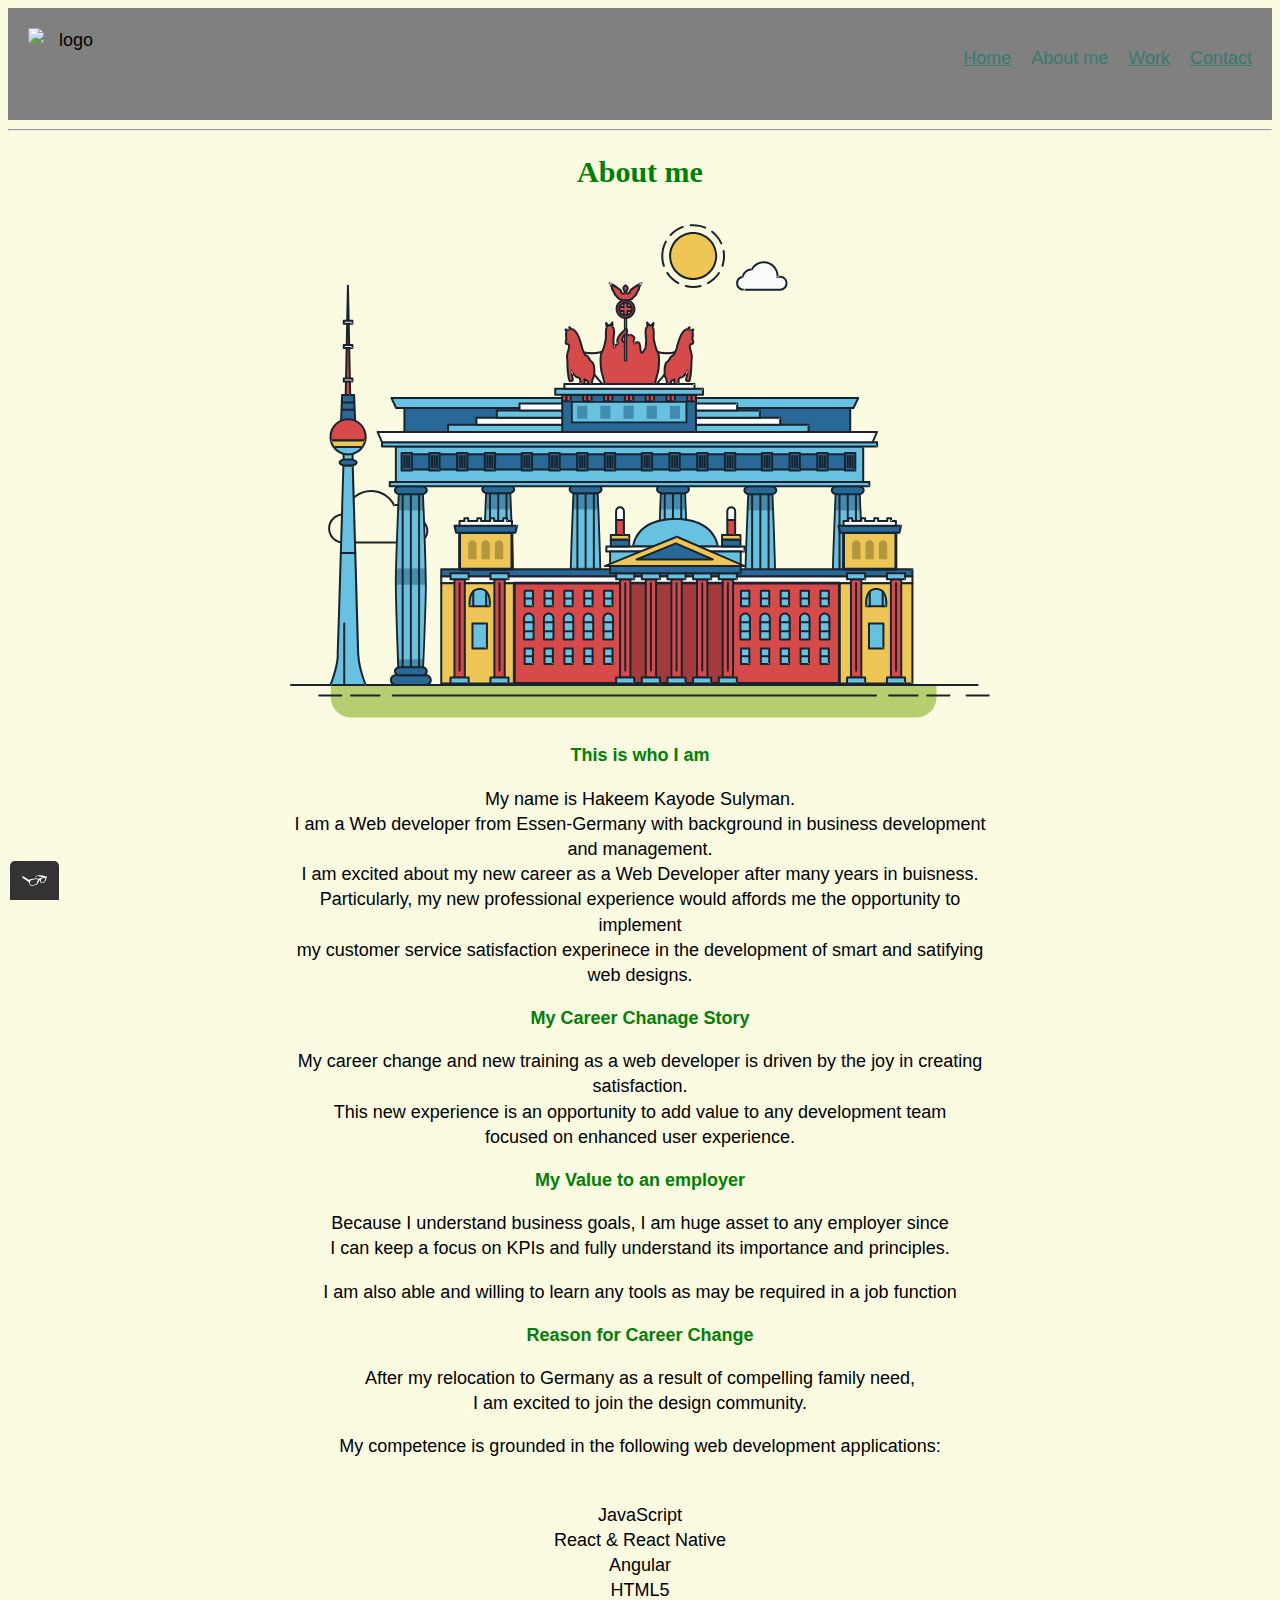
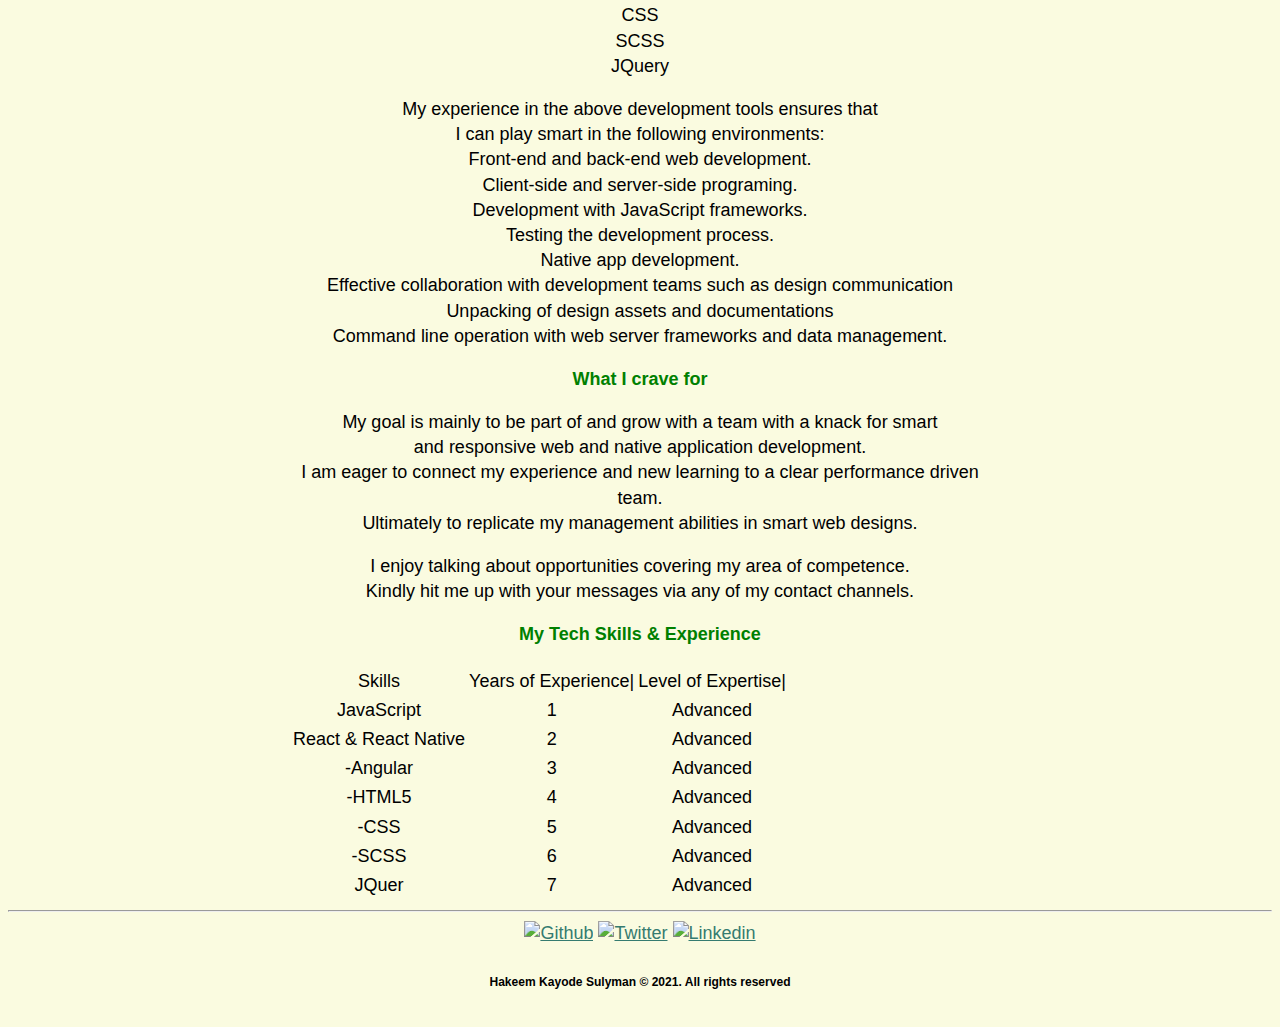
==== commit 2706a862: "Update about.html" ====
--- a/about.html
+++ b/about.html
@@ -30,6 +30,7 @@
       </ul>
     </nav>
   </header>
+  <hr>
 
   <div id="page-container">
     <h1 id="about">About me</h1>
@@ -1471,11 +1472,10 @@
         </table>
       </div>
 
+      <hr>
       <!-- Social Media Handles -->
       <footer class="page-footer">
-      <div class="social-media"></div>
-        <h6>Find me on platforms below</h6>
-        <div class="social-media">
+      <div class="social-media">
           <a href="https://github.com/haksuly1/"> <img src="img/github_icon.svg" target="_blank" alt="Github"></a>
           <a href="https://twitter.com/haksuly1/"> <img src="img/twitter_icon.svg" target="_blank" alt="Twitter"></a>
           <a href="https://linkedin.com/in/hakeem-sulyman-a34b6b86/"> <img src="img/linkedin_icon.svg" target="_blank"
@@ -1483,7 +1483,6 @@
           <h6>Hakeem Kayode Sulyman &copy; 2021. All rights reserved</h6>
         </div>
       </footer>
-      </div>
       <script src="js/tota11y.min.js"></script>
 </body>
 </html>
--- a/css/styles.css
+++ b/css/styles.css
@@ -15,16 +15,19 @@
   font-family: cursive;
   font-size: 30px;
   font-weight: 700;
+  color: green;
 }
 
 h2 {
   font-size: 24px;
   font-weight: 700;
+  color: green;
 }
 
 h3 {
   font-size: 18px;
   font-weight: 700;
+  color: green;
 }
 
 a:visited {
@@ -125,6 +128,7 @@
   display: flex;
   width: 100%;
   padding: 20px;
+  background-color: grey;
 }
 
 .page-header__item {
@@ -163,7 +167,7 @@
   position: fixed;
   float: left;
   top: 400px;
-  margin-left: 20px;
+  margin-left: none;
 }
 
 @supports (display:grid) {
@@ -182,7 +186,7 @@
   width: auto;
   min-height: auto;
   border-style: solid;
-  border-color: black;
+  border-color: green;
 }
 
 @media all and (max-width: 500px) {
@@ -262,36 +266,4 @@
 
 .cloud-back {
   animation: 60s cloud-move-reverse infinite alternate linear;
-}
-
-
-
-
-
-
-
-
-
-
-
-
-
-
-
-
-
-
-
-
-
-
-
-
-
-
-
-
-
-
-
-
+}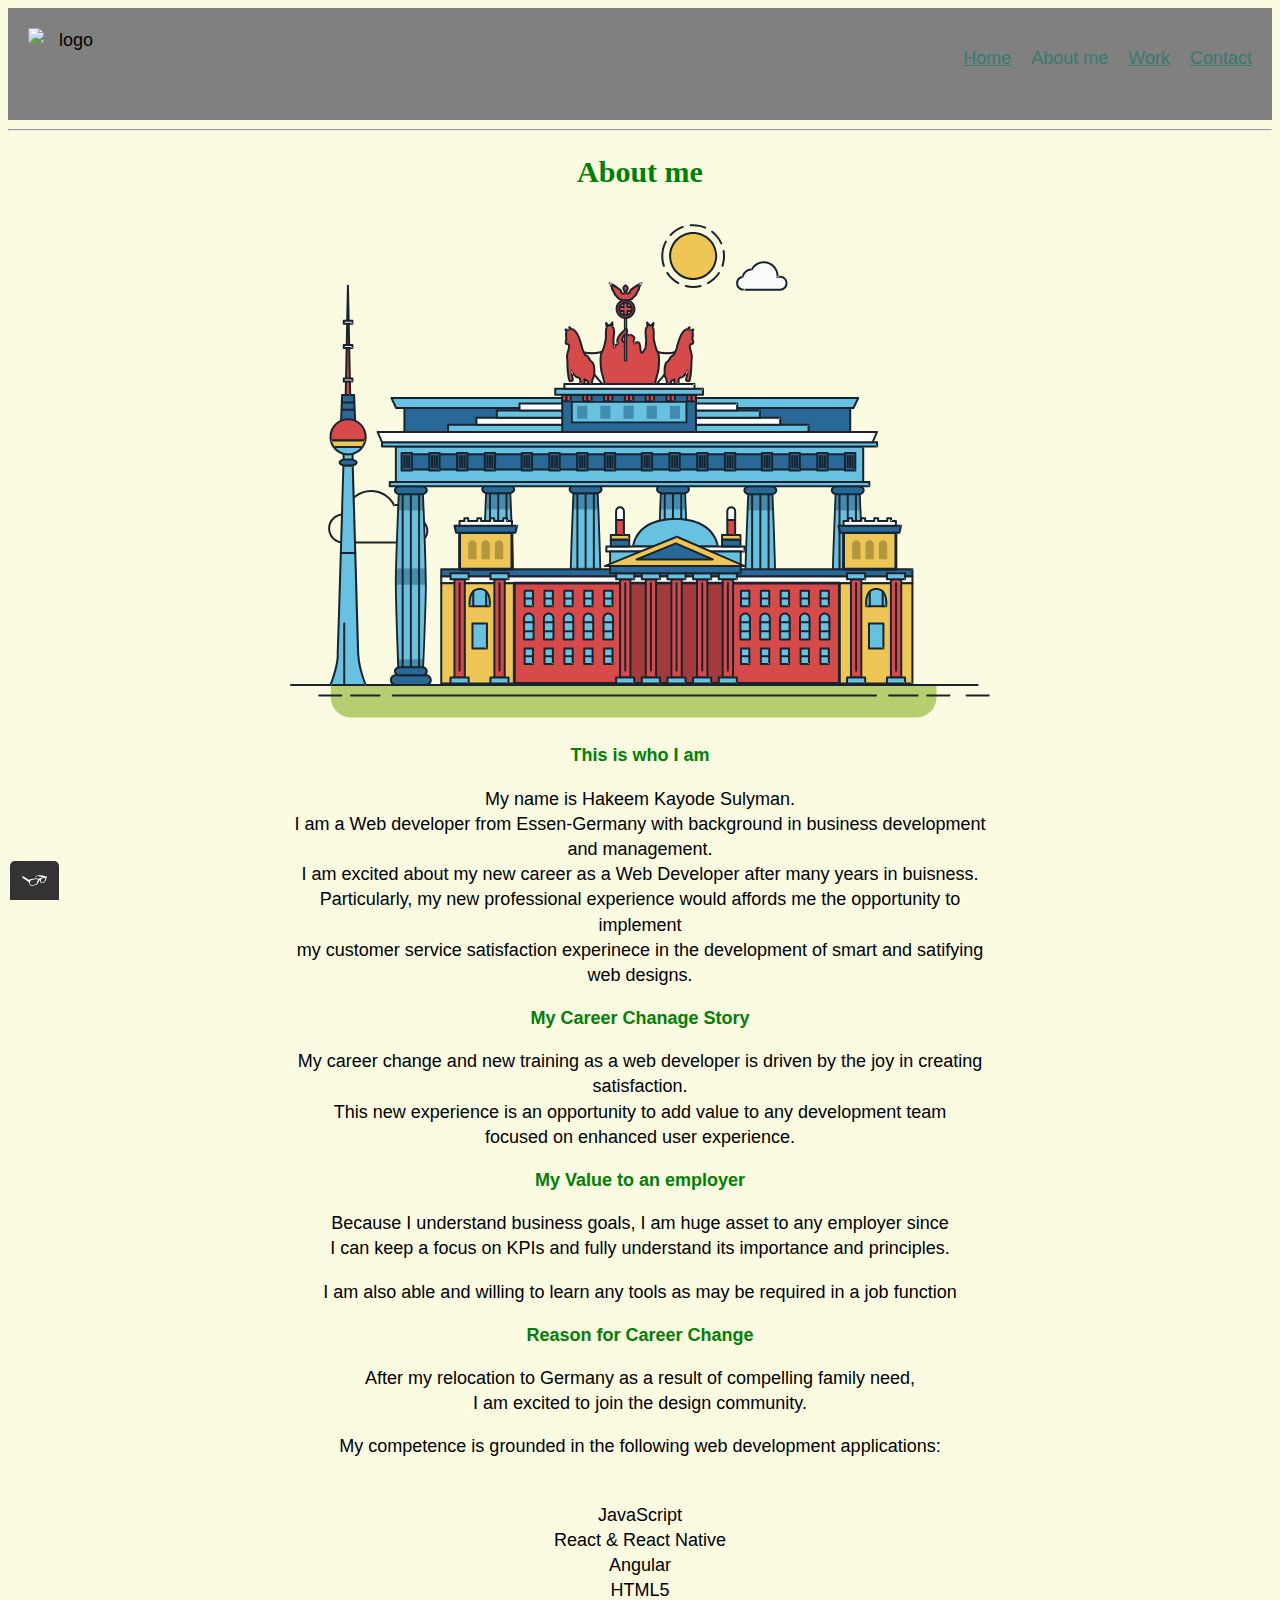
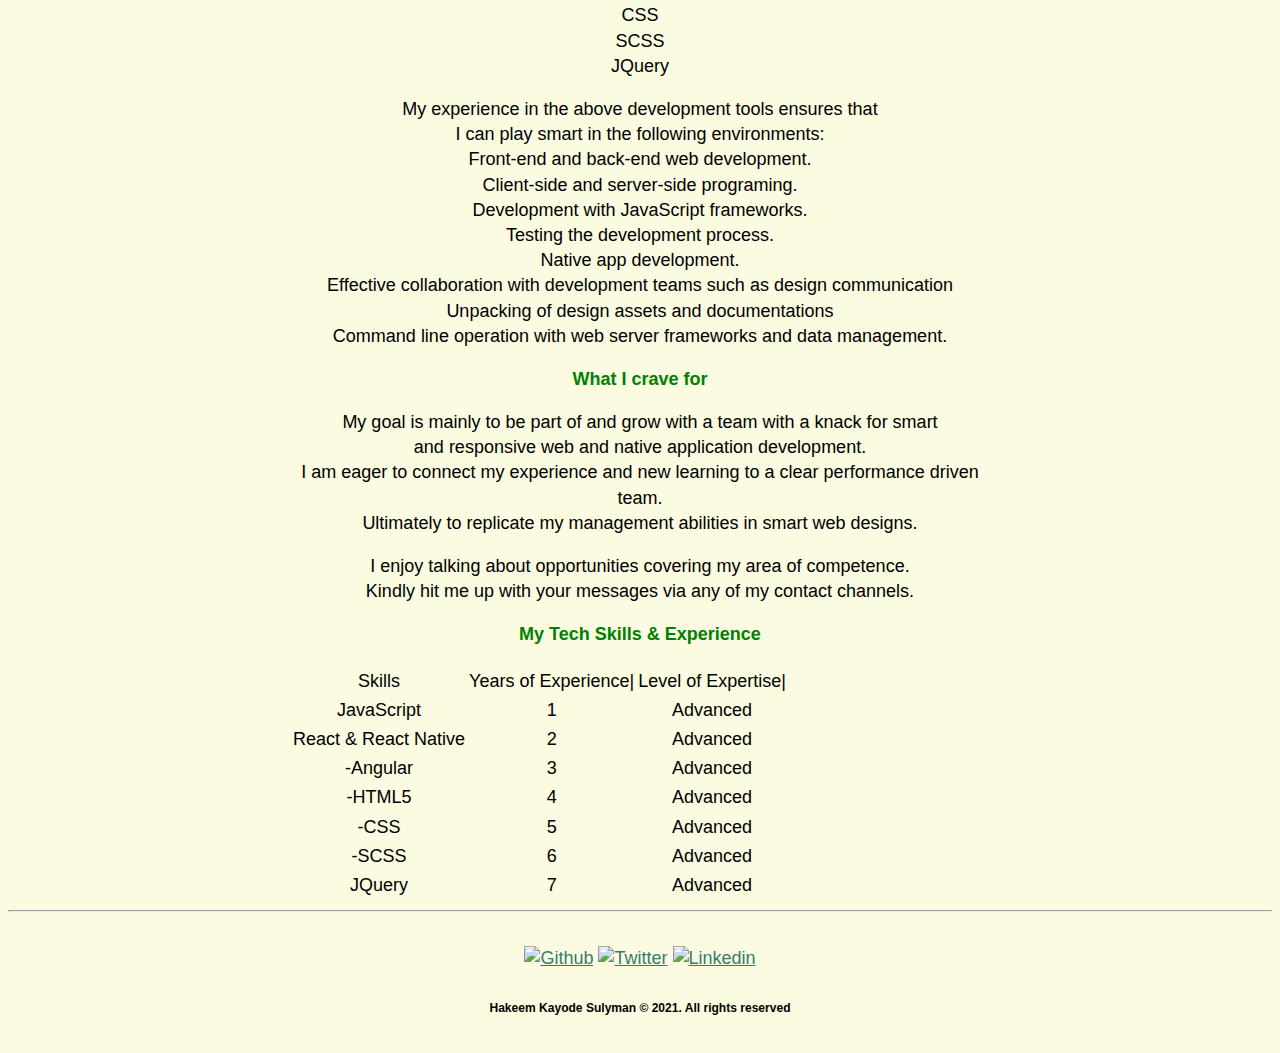
==== commit 068a10fe: "Update about.html" ====
--- a/about.html
+++ b/about.html
@@ -13,6 +13,7 @@
 <body>
   <header class="page-header">
     <img src="img/hakeem-logo.png" height="72" width="72" alt="logo" class="page-header__item" />
+
     <nav class="main-navigation page-header__item">
       <ul role="menubar" class="navigation-list">
         <li role="presentation">
@@ -22,14 +23,14 @@
           <a href="about.html" role="menuitem" class="navigation-list__item navigation-list__item--active">About me</a>
         </li>
         <li role="presentation">
-          <a href="work.html" role="menuitem" class="navigation-list__item">Work</a>
+          <a href="work.html" role="menuitem" class="navigation-list__item ">Work</a>
         </li>
         <li role="presentation">
           <a href="contact.html" role="menuitem" class="navigation-list__item">Contact</a>
         </li>
       </ul>
     </nav>
-  </header>
+    </header>
   <hr>
 
   <div id="page-container">
@@ -1464,7 +1465,7 @@
             </tr>
     
             <tr>
-              <td>JQuer</td>
+              <td>JQuery</td>
               <td>7</td>
               <td>Advanced</td>
             </tr>
@@ -1476,6 +1477,7 @@
       <!-- Social Media Handles -->
       <footer class="page-footer">
       <div class="social-media">
+        <br>
           <a href="https://github.com/haksuly1/"> <img src="img/github_icon.svg" target="_blank" alt="Github"></a>
           <a href="https://twitter.com/haksuly1/"> <img src="img/twitter_icon.svg" target="_blank" alt="Twitter"></a>
           <a href="https://linkedin.com/in/hakeem-sulyman-a34b6b86/"> <img src="img/linkedin_icon.svg" target="_blank"
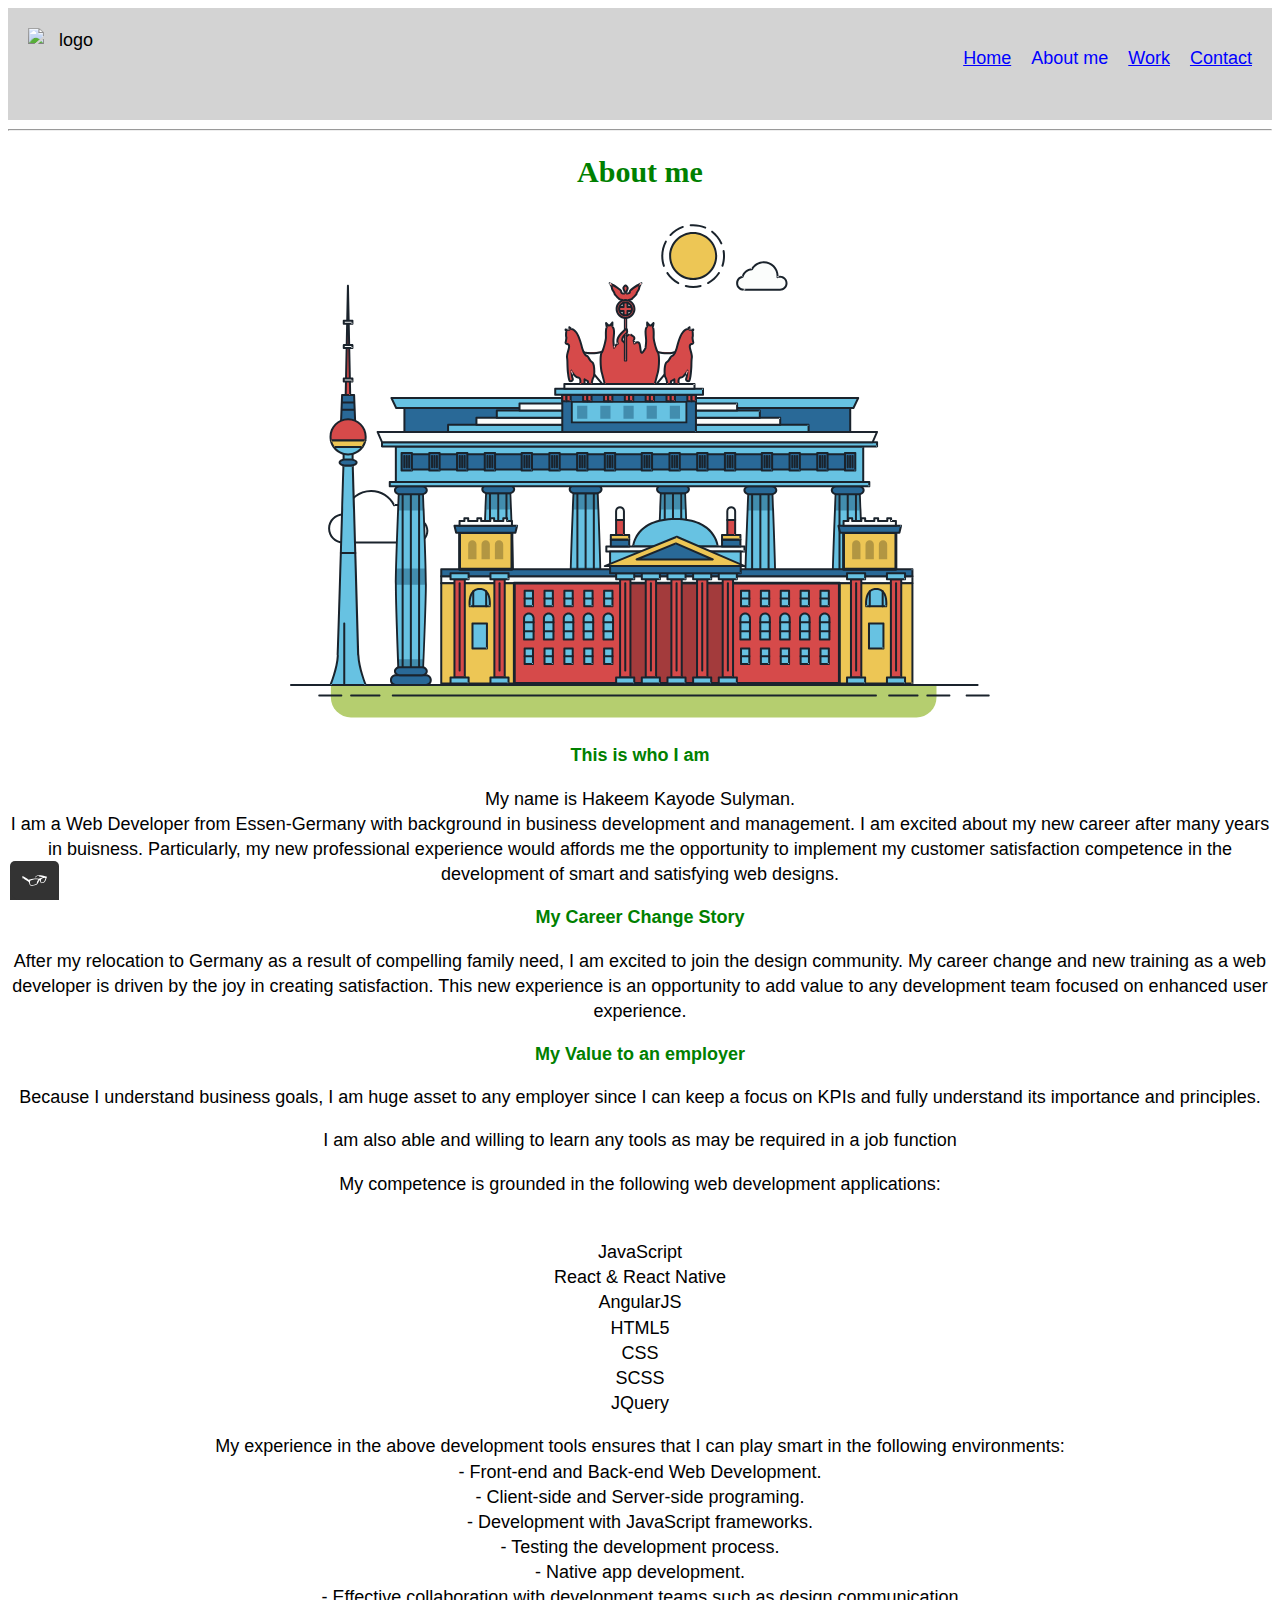
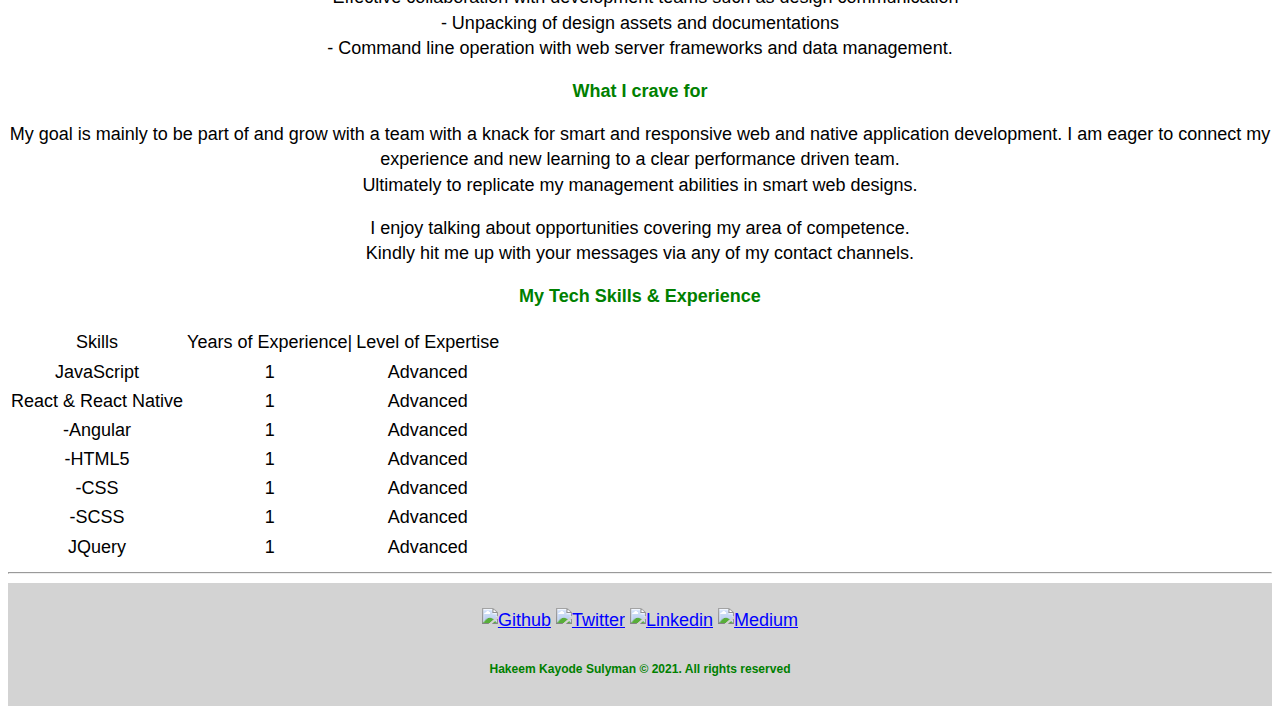
==== commit 886cf684: "Update about.html" ====
--- a/about.html
+++ b/about.html
@@ -1360,70 +1360,70 @@
       </g>
     </svg>
 
-    <div class="about">
-      
+  <div class="grid1">
+    <div class="grid1__item" style="border-radius: 25px">
       <h3>This is who I am</h3>
       <p>My name is Hakeem Kayode Sulyman.
-        <br />I am a <span>Web</span> developer from Essen-Germany with background
-        in business development and management.
-        <br />I am excited about my new career as a Web Developer after many years in buisness.
-        <br>Particularly, my new professional experience would affords me the opportunity to implement
-        <br>my customer service satisfaction experinece in the development of smart and satifying web designs.
-        <br>
+          <br>I am a <span>Web</span> Developer from Essen-Germany with background in business development and management.
+          I am excited about my new career after many years in buisness.
+          Particularly, my new professional experience would affords me the opportunity to implement
+          my customer satisfaction competence in the development of smart and satisfying web designs.
       </p>
 
-    <h3>My Career Chanage Story</h3>
-          <p>My career change and new training as a web developer is driven by the joy in creating satisfaction.
-            <br>This new experience is an opportunity to add value to any development team
-            <br>focused on enhanced user experience.
+    <h3>My Career Change Story</h3>
+        <p>After my relocation to Germany as a result of compelling family need, I am excited to join the design community.
+          My career change and new training as a web developer is driven by the joy in creating satisfaction.
+          This new experience is an opportunity to add value to any development team
+          focused on enhanced user experience.
           </p>
 
     <h3>My Value to an employer</h3>
       <p>Because I understand business goals, I am huge asset to any employer since
-        <br> I can keep a focus on KPIs and fully understand its importance and principles.
+        I can keep a focus on KPIs and fully understand its importance and principles.
       </p>
       <p>I am also able and willing to learn any tools as may be required in a job function</p>
+      </div>
 
-    <h3>Reason for Career Change</h3>
-    <p>After my relocation to Germany as a result of compelling family need,
-      <br>I am excited to join the design community.
+  <div class="grid1__item" style="border-radius: 25px">
     <p>My competence is grounded in the following web development applications:</p>
     <br>JavaScript
     <br>React & React Native
-    <br>Angular
+    <br>AngularJS
     <br>HTML5
     <br>CSS
     <br>SCSS
     <br>JQuery
-    <p>My experience in the above development tools ensures that
-      <br>I can play smart in the following environments:
-      <br>Front-end and back-end web development.
-      <br>Client-side and server-side programing.
-      <br>Development with JavaScript frameworks.
-      <br>Testing the development process.
-      <br>Native app development.
-      <br>Effective collaboration with development teams such as design communication
-      <br>Unpacking of design assets and documentations
-      <br>Command line operation with web server frameworks and data management.
+    <p>My experience in the above development tools ensures that I can play smart in the following environments:
+      <br>- Front-end and Back-end Web Development.
+      <br>- Client-side and Server-side programing.
+      <br>- Development with JavaScript frameworks.
+      <br>- Testing the development process.
+      <br>- Native app development.
+      <br>- Effective collaboration with development teams such as design communication
+      <br>- Unpacking of design assets and documentations
+      <br>- Command line operation with web server frameworks and data management.
     </p>
+    </div>
 
+  <div class="grid1__item" style="border-radius: 25px">
     <h3>What I crave for</h3>
-    <p>My goal is mainly to be part of and grow with a team with a knack for smart
-      <br>and responsive web and native application development.
-      <br>I am eager to connect my experience and new learning to a clear performance driven team.
-      <br>Ultimately to replicate my management abilities in smart web designs.
+    <p>My goal is mainly to be part of and grow with a team with a knack for smart and responsive web and native 
+        application development. I am eager to connect my experience and new learning to a clear performance driven team.
+        <br>Ultimately to replicate my management abilities in smart web designs.
     </p>
     <p>I enjoy talking about opportunities covering my area of competence.
       <br>Kindly hit me up with your messages via any of my contact channels.
     </p>
-        
+    </div>
+       
+ <div class="grid1__item" style="border-radius: 25px">
   <h3>My Tech Skills & Experience</h3>
         <table class="center">
           <thead>
             <tr>
               <td>Skills</td>
               <td>Years of Experience|</td>
-              <td>Level of Expertise|</td>
+              <td>Level of Expertise</td>
             </tr>
           </thead>
           <tbody>
@@ -1436,41 +1436,42 @@
     
             <tr>
               <td>React & React Native</td>
-              <td>2</td>
+              <td>1</td>
               <td>Advanced</td>
             </tr>
     
             <tr>
               <td>-Angular</td>
-              <td>3</td>
+              <td>1</td>
               <td>Advanced</td>
             </tr>
     
             <tr>
               <td>-HTML5</td>
-              <td>4</td>
+              <td>1</td>
               <td>Advanced</td>
             </tr>
     
             <tr>
               <td>-CSS</td>
-              <td>5</td>
+              <td>1</td>
               <td>Advanced</td>
             </tr>
     
             <tr>
               <td>-SCSS</td>
-              <td>6</td>
+              <td>1</td>
               <td>Advanced</td>
             </tr>
     
             <tr>
               <td>JQuery</td>
-              <td>7</td>
+              <td>1</td>
               <td>Advanced</td>
             </tr>
           </tbody>
         </table>
+      </div>
       </div>
 
       <hr>
@@ -1482,6 +1483,7 @@
           <a href="https://twitter.com/haksuly1/"> <img src="img/twitter_icon.svg" target="_blank" alt="Twitter"></a>
           <a href="https://linkedin.com/in/hakeem-sulyman-a34b6b86/"> <img src="img/linkedin_icon.svg" target="_blank"
               alt="Linkedin"></a>
+           <a href="	https://medium.com/@haksuly1"> <img src="img/medium_icon-svg" target="_blank" alt="Medium"></a>     
           <h6>Hakeem Kayode Sulyman &copy; 2021. All rights reserved</h6>
         </div>
       </footer>
--- a/css/styles.css
+++ b/css/styles.css
@@ -1,5 +1,5 @@
 a {
-  color: #357b70;
+  color: blue;
 }
 
 body {
@@ -7,7 +7,7 @@
   font-weight: 300;
   font-size: 18px;
   line-height: 1.4;
-  background-color: #fafbe0;
+  background-color: white;
   text-align: center;
 }
 
@@ -31,7 +31,7 @@
 }
 
 a:visited {
-  color: #05676e;
+  color: blue;
 }
 
 a:hover,
@@ -118,6 +118,8 @@
   display: flex;
   flex-direction: column;
   text-align: center;
+  background-color: lightgrey;
+  color: green;
 }
 
 * {
@@ -128,7 +130,7 @@
   display: flex;
   width: 100%;
   padding: 20px;
-  background-color: grey;
+  background-color: lightgrey;
 }
 
 .page-header__item {
@@ -182,7 +184,7 @@
 }
 
 .grid__item {
-  background-color: lightgray;
+  background-color: lightgrey;
   width: auto;
   min-height: auto;
   border-style: solid;
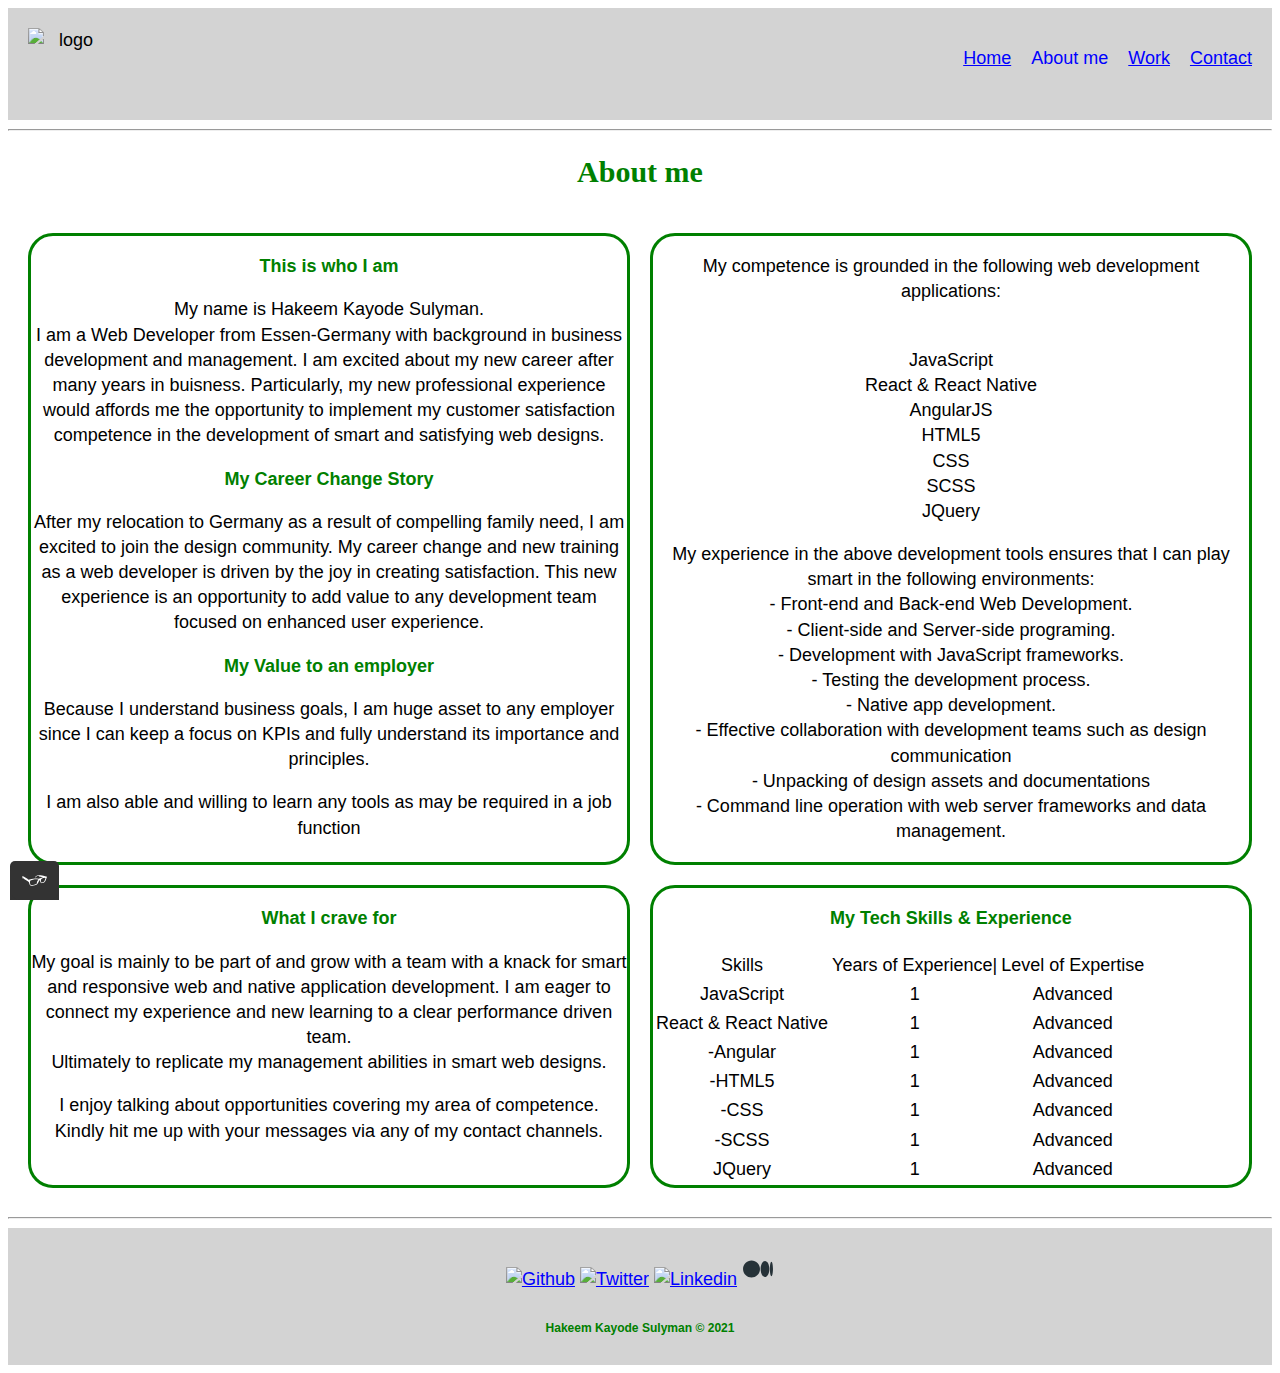
==== commit 5670e4bd: "Update about.html" ====
--- a/about.html
+++ b/about.html
@@ -35,1330 +35,6 @@
 
   <div id="page-container">
     <h1 id="about">About me</h1>
-
-    <svg xmlns="http://www.w3.org/2000/svg" class="berlin-illustration" height="505" viewBox="0 0 700 505"
-      xmlns:xlink="http://www.w3.org/1999/xlink">
-      <defs>
-        <polygon id="a" points=".06 231.917 .06 .929 688.717 .929 688.717 231.917"></polygon>
-      </defs>
-      <g fill="none" fill-rule="evenodd">
-        <g transform="translate(0 241)" class="cloud-front">
-          <path fill="#1A232C"
-            d="M87.602,29 L87.602,28 C87.326,28.001 87.103,28.024 86.927,28.033 L86.979,29.031 L87.947,28.78 C85.741,20.282 78.041,14.002 68.852,14 C67.858,14 66.904,14.096 65.98,14.231 L66.125,15.22 L67.019,14.772 C62.626,6.015 53.567,0.001 43.102,0 C29.041,0.002 17.524,10.848 16.443,24.632 L17.44,24.71 L17.606,23.724 C16.803,23.589 15.969,23.5 15.102,23.5 C6.817,23.501 0.102,30.215 0.102,38.5 C0.102,46.785 6.817,53.499 15.102,53.5 L87.602,53.5 C94.644,53.499 100.351,47.792 100.352,40.75 C100.351,33.708 94.644,28.001 87.602,28 L87.602,30 C90.573,30 93.254,31.202 95.203,33.149 C97.15,35.097 98.351,37.778 98.352,40.75 C98.351,43.722 97.15,46.403 95.203,48.351 C93.254,50.298 90.573,51.5 87.602,51.5 L15.102,51.5 C11.509,51.5 8.265,50.046 5.909,47.692 C3.555,45.337 2.102,42.093 2.102,38.5 C2.102,34.907 3.555,31.663 5.909,29.308 C8.265,26.954 11.509,25.5 15.102,25.5 C15.831,25.5 16.553,25.575 17.273,25.697 C17.551,25.743 17.832,25.672 18.055,25.499 C18.277,25.325 18.414,25.07 18.436,24.789 C19.436,12.04 30.094,1.998 43.102,2 C52.786,1.999 61.163,7.564 65.231,15.669 C65.425,16.055 65.842,16.272 66.27,16.21 C67.132,16.084 67.988,16 68.852,16 C77.108,15.998 84.027,21.647 86.011,29.283 C86.13,29.741 86.557,30.054 87.031,30.03 C87.27,30.017 87.457,29.999 87.602,30 L87.602,29"
-            transform="translate(38 36)"></path>
-        </g>
-        <path fill="#B5CE6F" class="grass"
-          d="M646.484,484.382 C646.484,489.501 644.531,494.62 640.627,498.525 C636.722,502.43 631.603,504.382 626.484,504.382 L60.873,504.382 C55.754,504.382 50.636,502.43 46.731,498.525 C42.826,494.62 40.873,489.501 40.873,484.382 L40.873,471.917 L646.484,471.917 L646.484,484.382">
-        </path>
-        <polyline fill="#67C2E2"
-          points="334.824 185.029 101.449 185.029 106.209 195.08 563.438 195.08 568.2 185.029 334.824 185.029">
-        </polyline>
-        <path fill="#1A232C"
-          d="M334.824,185.029 L334.824,184.029 L101.449,184.029 C101.104,184.029 100.788,184.203 100.604,184.494 C100.42,184.785 100.398,185.146 100.545,185.457 L105.306,195.508 C105.471,195.856 105.824,196.079 106.209,196.079 L563.438,196.079 C563.824,196.079 564.177,195.856 564.342,195.508 L569.104,185.457 C569.251,185.146 569.229,184.785 569.045,184.494 C568.861,184.203 568.544,184.029 568.2,184.029 L334.824,184.029 L334.824,186.029 L566.62,186.029 L562.806,194.08 L106.842,194.08 L103.029,186.029 L334.824,186.029 L334.824,185.029">
-        </path>
-        <polygon fill="#296997" points="114.416 218.974 560.222 218.974 560.222 195.08 114.416 195.08"></polygon>
-        <path fill="#1A232C"
-          d="M560.222,218.974 L560.222,217.974 L115.416,217.974 L115.416,196.079 L559.222,196.079 L559.222,218.974 L560.222,218.974 L560.222,217.974 L560.222,218.974 L561.222,218.974 L561.222,195.08 C561.222,194.816 561.115,194.559 560.929,194.372 C560.742,194.186 560.485,194.08 560.222,194.08 L114.416,194.08 C114.152,194.08 113.895,194.186 113.708,194.372 C113.522,194.559 113.416,194.816 113.416,195.08 L113.416,218.974 C113.416,219.237 113.522,219.495 113.708,219.681 C113.895,219.867 114.152,219.974 114.416,219.974 L560.222,219.974 C560.485,219.974 560.742,219.867 560.929,219.681 C561.115,219.495 561.222,219.237 561.222,218.974 L560.222,218.974">
-        </path>
-        <polygon fill="#67C2E2" points="105.85 269.08 573.225 269.08 573.225 233.398 105.85 233.398"></polygon>
-        <path fill="#1A232C"
-          d="M573.225,233.398 L573.225,232.398 L105.85,232.398 C105.587,232.398 105.329,232.505 105.143,232.691 C104.957,232.877 104.85,233.134 104.85,233.398 L104.85,269.08 C104.85,269.344 104.957,269.601 105.143,269.788 C105.329,269.974 105.587,270.08 105.85,270.08 L573.225,270.08 C573.488,270.08 573.745,269.974 573.932,269.788 C574.118,269.601 574.225,269.344 574.225,269.08 L574.225,233.398 C574.225,233.134 574.118,232.877 573.932,232.691 C573.745,232.505 573.488,232.398 573.225,232.398 L573.225,233.398 L572.225,233.398 L572.225,268.08 L106.85,268.08 L106.85,234.398 L573.225,234.398 L573.225,233.398 L572.225,233.398 L573.225,233.398">
-        </path>
-        <polygon fill="#296997" points="116.751 256.508 562.557 256.508 562.557 241.243 116.751 241.243"></polygon>
-        <path fill="#1A232C"
-          d="M562.557,256.508 L562.557,255.508 L117.75,255.508 L117.75,242.243 L561.557,242.243 L561.557,256.508 L562.557,256.508 L562.557,255.508 L562.557,256.508 L563.557,256.508 L563.557,241.243 C563.557,240.979 563.45,240.722 563.264,240.535 C563.078,240.349 562.82,240.243 562.557,240.243 L116.75,240.243 C116.487,240.243 116.23,240.349 116.043,240.535 C115.857,240.722 115.751,240.979 115.751,241.243 L115.751,256.508 C115.751,256.771 115.857,257.029 116.043,257.215 C116.23,257.401 116.487,257.508 116.751,257.508 L562.557,257.508 C562.82,257.508 563.077,257.401 563.264,257.215 C563.45,257.029 563.557,256.771 563.557,256.508 L562.557,256.508">
-        </path>
-        <polygon fill="#67C2E2" points="158.07 218.974 518.563 218.974 518.563 211.858 158.07 211.858"></polygon>
-        <path fill="#1A232C"
-          d="M518.563,211.858 L518.563,210.858 L158.07,210.858 C157.807,210.858 157.549,210.964 157.363,211.151 C157.177,211.337 157.07,211.594 157.07,211.858 L157.07,218.974 C157.07,219.237 157.177,219.495 157.363,219.681 C157.549,219.867 157.807,219.974 158.07,219.974 L518.563,219.974 C518.826,219.974 519.083,219.867 519.27,219.681 C519.456,219.495 519.562,219.237 519.562,218.974 L519.562,211.858 C519.562,211.594 519.456,211.337 519.27,211.151 C519.083,210.964 518.826,210.858 518.563,210.858 L518.563,211.858 L517.563,211.858 L517.563,217.974 L159.07,217.974 L159.07,212.858 L518.563,212.858 L518.563,211.858 L517.563,211.858 L518.563,211.858">
-        </path>
-        <polygon fill="#FBFDFC" points="186.438 211.858 490.194 211.858 490.194 204.741 186.438 204.741"></polygon>
-        <path fill="#1A232C"
-          d="M490.194,204.741 L490.194,203.741 L186.438,203.741 C186.175,203.741 185.917,203.848 185.731,204.034 C185.545,204.221 185.438,204.478 185.438,204.741 L185.438,211.858 C185.438,212.121 185.545,212.379 185.731,212.565 C185.917,212.751 186.175,212.858 186.438,212.858 L490.194,212.858 C490.458,212.858 490.715,212.751 490.902,212.565 C491.088,212.379 491.194,212.121 491.194,211.858 L491.194,204.741 C491.194,204.478 491.088,204.221 490.902,204.034 C490.715,203.848 490.458,203.741 490.194,203.741 L490.194,204.741 L489.194,204.741 L489.194,210.858 L187.438,210.858 L187.438,205.741 L490.194,205.741 L490.194,204.741 L489.194,204.741 L490.194,204.741">
-        </path>
-        <polygon fill="#67C2E2" points="206.805 204.741 469.828 204.741 469.828 197.624 206.805 197.624"></polygon>
-        <path fill="#1A232C"
-          d="M469.828,197.624 L469.828,196.624 L206.805,196.624 C206.541,196.624 206.284,196.731 206.098,196.917 C205.911,197.103 205.805,197.361 205.805,197.624 L205.805,204.741 C205.805,205.005 205.911,205.262 206.098,205.449 C206.284,205.635 206.541,205.741 206.805,205.741 L469.828,205.741 C470.091,205.741 470.349,205.635 470.535,205.449 C470.722,205.262 470.828,205.005 470.828,204.741 L470.828,197.624 C470.828,197.361 470.722,197.103 470.535,196.917 C470.349,196.731 470.091,196.624 469.828,196.624 L469.828,197.624 L468.828,197.624 L468.828,203.741 L207.805,203.741 L207.805,198.624 L469.828,198.624 L469.828,197.624 L468.828,197.624 L469.828,197.624">
-        </path>
-        <polygon fill="#FBFDFC" points="229.521 197.624 447.111 197.624 447.111 190.509 229.521 190.509"></polygon>
-        <path fill="#1A232C"
-          d="M447.111,190.509 L447.111,189.509 L229.521,189.509 C229.258,189.509 229,189.616 228.814,189.802 C228.628,189.988 228.521,190.246 228.521,190.509 L228.521,197.624 C228.521,197.888 228.628,198.145 228.814,198.332 C229,198.518 229.258,198.624 229.521,198.624 L447.111,198.624 C447.375,198.624 447.632,198.518 447.818,198.332 C448.005,198.145 448.111,197.888 448.111,197.624 L448.111,190.509 C448.111,190.246 448.005,189.988 447.818,189.802 C447.632,189.616 447.375,189.509 447.111,189.509 L447.111,190.509 L446.111,190.509 L446.111,196.624 L230.521,196.624 L230.521,191.509 L447.111,191.509 L447.111,190.509 L446.111,190.509 L447.111,190.509">
-        </path>
-        <path fill="#67C2E2"
-          d="M135.607,355.447 C135.163,337.766 134.264,313.326 133.648,297.387 C133.274,287.721 133.004,281.18 133.004,281.18 L108.722,281.18 C108.722,281.18 108.452,287.721 108.079,297.387 C107.462,313.326 106.563,337.766 106.119,355.447 C105.953,362.059 105.85,367.732 105.85,371.653 L105.85,371.654 C105.85,386.117 107.243,424.332 108.089,446.189 C108.457,455.706 108.722,462.126 108.722,462.126 L133.004,462.126 C133.004,462.126 133.269,455.706 133.637,446.189 C134.482,424.332 135.876,386.117 135.876,371.654 L135.876,371.653 C135.876,367.732 135.773,362.059 135.607,355.447">
-        </path>
-        <path fill="#428DAE"
-          d="M133.648 297.387L108.079 297.387C108.452 287.721 108.722 281.18 108.722 281.18L133.004 281.18C133.004 281.18 133.274 287.721 133.648 297.387M135.876 371.654L105.85 371.654 105.85 371.653C105.85 367.732 105.953 362.059 106.119 355.447L135.607 355.447C135.773 362.059 135.876 367.732 135.876 371.653L135.876 371.654M133.004 462.126L108.722 462.126C108.722 462.126 108.457 455.706 108.089 446.189L133.637 446.189C133.269 455.706 133.004 462.126 133.004 462.126">
-        </path>
-        <path fill="#1A232C"
-          d="M109.612,461.199 L132.114,461.199 C132.447,453.007 134.949,390.886 134.949,371.653 C134.949,352.42 132.447,290.299 132.114,282.108 L109.612,282.108 C109.279,290.299 106.778,352.42 106.778,371.653 C106.778,390.886 109.279,453.007 109.612,461.199 Z M133.895,463.054 L107.832,463.054 L107.794,462.164 C107.766,461.466 104.922,392.193 104.922,371.653 C104.922,351.114 107.766,281.839 107.794,281.142 L107.832,280.252 L133.895,280.252 L133.931,281.142 C133.96,281.839 136.804,351.114 136.804,371.653 C136.804,392.193 133.96,461.466 133.931,462.164 L133.895,463.054 L133.895,463.054 Z">
-        </path>
-        <path fill="#1A232C"
-          d="M111.638 281.18L111.638 462.126C111.638 462.679 112.086 463.126 112.638 463.126 113.19 463.126 113.638 462.679 113.638 462.126L113.638 281.18C113.638 280.628 113.19 280.18 112.638 280.18 112.086 280.18 111.638 280.628 111.638 281.18M119.863 281.18L119.863 462.126C119.863 462.679 120.311 463.126 120.863 463.126 121.416 463.126 121.863 462.679 121.863 462.126L121.863 281.18C121.863 280.628 121.416 280.18 120.863 280.18 120.311 280.18 119.863 280.628 119.863 281.18M128.088 281.18L128.088 462.126C128.088 462.679 128.536 463.126 129.088 463.126 129.64 463.126 130.088 462.679 130.088 462.126L130.088 281.18C130.088 280.628 129.64 280.18 129.088 280.18 128.536 280.18 128.088 280.628 128.088 281.18">
-        </path>
-        <path fill="#296997"
-          d="M136.79,277.265 C136.79,279.418 134.675,281.18 132.09,281.18 L109.636,281.18 C107.051,281.18 104.936,279.418 104.936,277.265 C104.936,275.111 107.051,273.349 109.636,273.349 L132.09,273.349 C134.675,273.349 136.79,275.111 136.79,277.265">
-        </path>
-        <path fill="#1A232C"
-          d="M136.79,277.265 L135.79,277.265 C135.789,278.005 135.433,278.704 134.769,279.262 C134.109,279.814 133.155,280.181 132.09,280.18 L109.636,280.18 C108.571,280.181 107.617,279.814 106.956,279.262 C106.293,278.704 105.936,278.005 105.936,277.265 C105.936,276.524 106.293,275.825 106.957,275.267 C107.617,274.715 108.571,274.348 109.636,274.349 L132.09,274.349 C133.155,274.348 134.109,274.716 134.769,275.267 C135.433,275.825 135.789,276.524 135.79,277.265 L137.79,277.265 C137.791,275.851 137.09,274.593 136.049,273.731 C135.006,272.863 133.61,272.35 132.09,272.349 L109.636,272.349 C108.116,272.35 106.72,272.863 105.676,273.731 C104.636,274.593 103.935,275.851 103.936,277.265 C103.935,278.678 104.636,279.937 105.677,280.798 C106.72,281.666 108.116,282.179 109.636,282.18 L132.09,282.18 C133.61,282.179 135.006,281.666 136.049,280.798 C137.09,279.937 137.791,278.678 137.79,277.265 L136.79,277.265">
-        </path>
-        <path fill="#296997"
-          d="M140.775,467.217 C140.775,469.803 138.661,471.917 136.076,471.917 L105.65,471.917 C103.065,471.917 100.951,469.803 100.951,467.217 L100.951,466.825 C100.951,464.241 103.065,462.126 105.65,462.126 L136.076,462.126 C138.661,462.126 140.775,464.241 140.775,466.825 L140.775,467.217">
-        </path>
-        <path fill="#1A232C"
-          d="M140.775,467.217 L139.775,467.217 C139.775,468.235 139.361,469.155 138.688,469.83 C138.013,470.503 137.093,470.917 136.076,470.917 L105.65,470.917 C104.633,470.917 103.713,470.504 103.038,469.83 C102.365,469.155 101.951,468.235 101.951,467.217 L101.951,466.825 C101.951,465.808 102.365,464.889 103.038,464.214 C103.713,463.54 104.633,463.127 105.65,463.126 L136.076,463.126 C137.093,463.127 138.013,463.54 138.688,464.214 C139.362,464.889 139.775,465.808 139.775,466.825 L139.775,467.217 L141.775,467.217 L141.775,466.825 C141.772,463.684 139.217,461.13 136.076,461.126 L105.65,461.126 C102.509,461.13 99.955,463.684 99.951,466.825 L99.951,467.217 C99.954,470.36 102.509,472.914 105.65,472.917 L136.076,472.917 C139.217,472.914 141.772,470.36 141.775,467.217 L140.775,467.217">
-        </path>
-        <path fill="#296997"
-          d="M136.79,458.208 C136.79,460.363 134.675,462.126 132.09,462.126 L109.636,462.126 C107.051,462.126 104.936,460.363 104.936,458.208 C104.936,456.057 107.051,454.292 109.636,454.292 L132.09,454.292 C134.675,454.292 136.79,456.057 136.79,458.208">
-        </path>
-        <path fill="#1A232C"
-          d="M136.79,458.208 L135.79,458.208 C135.789,458.949 135.432,459.649 134.769,460.207 C134.108,460.76 133.154,461.128 132.09,461.126 L109.636,461.126 C108.572,461.128 107.617,460.76 106.957,460.207 C106.293,459.649 105.936,458.949 105.936,458.208 C105.936,457.47 106.293,456.77 106.957,456.212 C107.617,455.659 108.572,455.291 109.636,455.292 L132.09,455.292 C133.154,455.291 134.108,455.659 134.769,456.212 C135.433,456.77 135.789,457.47 135.79,458.208 L137.79,458.208 C137.791,456.796 137.09,455.538 136.05,454.675 C135.006,453.808 133.61,453.294 132.09,453.292 L109.636,453.292 C108.115,453.294 106.719,453.808 105.676,454.675 C104.636,455.538 103.935,456.796 103.936,458.208 C103.935,459.622 104.636,460.881 105.676,461.743 C106.72,462.611 108.116,463.125 109.636,463.126 L132.09,463.126 C133.61,463.125 135.006,462.611 136.05,461.743 C137.09,460.881 137.791,459.622 137.79,458.208 L136.79,458.208">
-        </path>
-        <path fill="#67C2E2"
-          d="M572.471,355.447 C572.025,337.766 571.126,313.326 570.51,297.387 C570.137,287.721 569.867,281.18 569.867,281.18 L545.585,281.18 C545.585,281.18 545.315,287.721 544.942,297.387 C544.326,313.326 543.427,337.766 542.981,355.447 C542.815,362.059 542.713,367.732 542.713,371.653 L542.713,371.654 C542.713,386.117 544.107,424.332 544.952,446.189 C545.32,455.706 545.585,462.126 545.585,462.126 L569.867,462.126 C569.867,462.126 570.132,455.706 570.499,446.189 C571.346,424.332 572.739,386.117 572.739,371.654 L572.739,371.653 C572.739,367.732 572.637,362.059 572.471,355.447">
-        </path>
-        <path fill="#428DAE"
-          d="M569.582 297.387L566.951 297.387 566.951 282.108 568.977 282.108C569.063 284.206 569.29 289.841 569.582 297.387M564.951 297.387L545.871 297.387C546.162 289.841 546.39 284.206 546.476 282.108L564.951 282.108 564.951 297.387M571.8 369.187L566.951 369.187 566.951 356.265 571.562 356.265C571.685 361.272 571.771 365.701 571.8 369.187M564.951 369.187L543.653 369.187C543.684 365.512 543.777 360.79 543.912 355.447L553.551 355.447 553.551 356.265 564.951 356.265 564.951 369.187">
-        </path>
-        <path fill="#1A232C"
-          d="M546.476,461.199 L568.977,461.199 C569.31,453.007 571.812,390.886 571.812,371.653 C571.812,352.42 569.31,290.299 568.977,282.108 L546.476,282.108 C546.142,290.299 543.642,352.42 543.642,371.653 C543.642,390.886 546.142,453.007 546.476,461.199 M570.758,463.054 L544.694,463.054 L544.658,462.164 C544.629,461.466 541.785,392.193 541.785,371.653 C541.785,351.114 544.629,281.839 544.658,281.142 L544.694,280.252 L570.758,280.252 L570.795,281.142 C570.823,281.839 573.667,351.114 573.667,371.653 C573.667,392.193 570.823,461.466 570.795,462.164 L570.758,463.054">
-        </path>
-        <path fill="#1A232C"
-          d="M548.501 281.18L548.501 462.126C548.501 462.679 548.949 463.126 549.501 463.126 550.053 463.126 550.501 462.679 550.501 462.126L550.501 281.18C550.501 280.628 550.053 280.18 549.501 280.18 548.949 280.18 548.501 280.628 548.501 281.18M556.727 281.18L556.727 462.126C556.727 462.679 557.174 463.126 557.727 463.126 558.279 463.126 558.727 462.679 558.727 462.126L558.727 281.18C558.727 280.628 558.279 280.18 557.727 280.18 557.174 280.18 556.727 280.628 556.727 281.18M564.951 281.18L564.951 462.126C564.951 462.679 565.399 463.126 565.951 463.126 566.503 463.126 566.951 462.679 566.951 462.126L566.951 281.18C566.951 280.628 566.503 280.18 565.951 280.18 565.399 280.18 564.951 280.628 564.951 281.18">
-        </path>
-        <path fill="#296997"
-          d="M573.653,277.265 C573.653,279.418 571.537,281.18 568.953,281.18 L546.499,281.18 C543.915,281.18 541.799,279.418 541.799,277.265 C541.799,275.111 543.915,273.349 546.499,273.349 L568.953,273.349 C571.537,273.349 573.653,275.111 573.653,277.265">
-        </path>
-        <path fill="#1A232C"
-          d="M573.653,277.265 L572.653,277.265 C572.653,278.005 572.296,278.704 571.632,279.262 C570.972,279.814 570.017,280.181 568.953,280.18 L546.499,280.18 C545.435,280.181 544.48,279.814 543.82,279.262 C543.156,278.704 542.8,278.005 542.799,277.265 C542.8,276.525 543.156,275.825 543.82,275.267 C544.481,274.715 545.435,274.348 546.499,274.349 L568.953,274.349 C570.017,274.348 570.972,274.715 571.632,275.267 C572.296,275.825 572.653,276.525 572.653,277.265 L574.653,277.265 C574.654,275.851 573.953,274.593 572.912,273.731 C571.869,272.863 570.473,272.35 568.953,272.349 L546.499,272.349 C544.979,272.35 543.583,272.863 542.54,273.731 C541.499,274.593 540.798,275.851 540.799,277.265 C540.798,278.679 541.499,279.937 542.54,280.798 C543.583,281.666 544.979,282.179 546.499,282.18 L568.953,282.18 C570.473,282.179 571.869,281.666 572.912,280.798 C573.953,279.937 574.654,278.679 574.653,277.265 L573.653,277.265">
-        </path>
-        <path fill="#296997"
-          d="M577.639,467.217 C577.639,469.803 575.524,471.917 572.938,471.917 L542.514,471.917 C539.929,471.917 537.813,469.803 537.813,467.217 L537.813,466.825 C537.813,464.241 539.929,462.126 542.514,462.126 L572.938,462.126 C575.524,462.126 577.639,464.241 577.639,466.825 L577.639,467.217">
-        </path>
-        <path fill="#1A232C"
-          d="M577.639,467.217 L576.639,467.217 C576.638,468.235 576.225,469.155 575.551,469.83 C574.876,470.503 573.956,470.917 572.938,470.917 L542.514,470.917 C541.497,470.917 540.576,470.503 539.901,469.83 C539.227,469.155 538.814,468.234 538.813,467.217 L538.813,466.825 C538.814,465.808 539.227,464.889 539.901,464.214 C540.576,463.54 541.497,463.127 542.514,463.126 L572.938,463.126 C573.956,463.127 574.876,463.54 575.551,464.214 C576.225,464.888 576.638,465.808 576.639,466.825 L576.639,467.217 L578.639,467.217 L578.639,466.825 C578.635,463.684 576.081,461.13 572.938,461.126 L542.514,461.126 C539.372,461.13 536.817,463.684 536.813,466.825 L536.813,467.217 C536.817,470.36 539.372,472.914 542.514,472.917 L572.938,472.917 C576.081,472.914 578.635,470.359 578.639,467.217 L577.639,467.217">
-        </path>
-        <path fill="#296997"
-          d="M573.653,458.208 C573.653,460.363 571.537,462.126 568.953,462.126 L546.499,462.126 C543.915,462.126 541.799,460.363 541.799,458.208 C541.799,456.057 543.915,454.292 546.499,454.292 L568.953,454.292 C571.537,454.292 573.653,456.057 573.653,458.208">
-        </path>
-        <path fill="#1A232C"
-          d="M573.653,458.208 L572.653,458.208 C572.653,458.949 572.296,459.649 571.632,460.207 C570.971,460.76 570.017,461.128 568.953,461.126 L546.499,461.126 C545.435,461.128 544.481,460.76 543.82,460.207 C543.157,459.649 542.799,458.949 542.799,458.208 C542.799,457.47 543.156,456.77 543.82,456.212 C544.481,455.659 545.435,455.291 546.499,455.292 L568.953,455.292 C570.017,455.291 570.971,455.659 571.632,456.212 C572.296,456.77 572.653,457.47 572.653,458.208 L574.653,458.208 C574.654,456.796 573.953,455.538 572.912,454.675 C571.869,453.808 570.473,453.294 568.953,453.292 L546.499,453.292 C544.979,453.294 543.583,453.808 542.54,454.675 C541.499,455.538 540.798,456.796 540.799,458.208 C540.798,459.622 541.499,460.881 542.54,461.743 C543.583,462.611 544.979,463.125 546.499,463.126 L568.953,463.126 C570.473,463.125 571.869,462.611 572.912,461.743 C573.953,460.881 574.654,459.622 574.653,458.208 L573.653,458.208">
-        </path>
-        <path fill="#67C2E2"
-          d="M485.098,355.447 C484.654,337.766 483.753,313.326 483.137,297.387 C482.764,287.721 482.494,281.18 482.494,281.18 L458.213,281.18 C458.213,281.18 457.942,287.721 457.569,297.387 C456.953,313.326 456.055,337.766 455.608,355.447 C455.443,362.059 455.34,367.732 455.34,371.653 L455.34,371.654 C455.34,386.117 456.733,424.332 457.58,446.189 C457.948,455.706 458.213,462.126 458.213,462.126 L482.494,462.126 C482.494,462.126 482.759,455.706 483.126,446.189 C483.973,424.332 485.366,386.117 485.366,371.654 L485.366,371.653 C485.366,367.732 485.265,362.059 485.098,355.447">
-        </path>
-        <path fill="#428DAE"
-          d="M483.137 297.387L457.569 297.387C457.942 287.721 458.213 281.18 458.213 281.18L482.494 281.18C482.494 281.18 482.764 287.721 483.137 297.387M485.355 369.187L455.351 369.187C455.382 365.502 455.475 360.78 455.608 355.447L485.098 355.447C485.232 360.78 485.325 365.502 485.355 369.187">
-        </path>
-        <path fill="#1A232C"
-          d="M459.103,461.199 L481.605,461.199 C481.938,453.007 484.439,390.886 484.439,371.653 C484.439,352.42 481.938,290.299 481.605,282.108 L459.103,282.108 C458.769,290.299 456.268,352.42 456.268,371.653 C456.268,390.886 458.769,453.007 459.103,461.199 Z M483.386,463.054 L457.321,463.054 L457.285,462.164 C457.256,461.466 454.412,392.193 454.412,371.653 C454.412,351.114 457.256,281.839 457.285,281.142 L457.321,280.252 L483.386,280.252 L483.422,281.142 C483.45,281.839 486.294,351.114 486.294,371.653 C486.294,392.193 483.45,461.466 483.422,462.164 L483.386,463.054 L483.386,463.054 Z">
-        </path>
-        <path fill="#1A232C"
-          d="M461.128 281.18L461.128 462.126C461.128 462.679 461.576 463.126 462.128 463.126 462.68 463.126 463.128 462.679 463.128 462.126L463.128 281.18C463.128 280.628 462.68 280.18 462.128 280.18 461.576 280.18 461.128 280.628 461.128 281.18M469.354 281.18L469.354 462.126C469.354 462.679 469.801 463.126 470.354 463.126 470.906 463.126 471.354 462.679 471.354 462.126L471.354 281.18C471.354 280.628 470.906 280.18 470.354 280.18 469.801 280.18 469.354 280.628 469.354 281.18M477.578 281.18L477.578 462.126C477.578 462.679 478.026 463.126 478.578 463.126 479.13 463.126 479.578 462.679 479.578 462.126L479.578 281.18C479.578 280.628 479.13 280.18 478.578 280.18 478.026 280.18 477.578 280.628 477.578 281.18">
-        </path>
-        <path fill="#296997"
-          d="M486.281,277.265 C486.281,279.418 484.164,281.18 481.58,281.18 L459.126,281.18 C456.542,281.18 454.426,279.418 454.426,277.265 C454.426,275.111 456.542,273.349 459.126,273.349 L481.58,273.349 C484.164,273.349 486.281,275.111 486.281,277.265">
-        </path>
-        <path fill="#1A232C"
-          d="M486.281,277.265 L485.281,277.265 C485.281,278.005 484.924,278.704 484.26,279.262 C483.599,279.814 482.644,280.181 481.58,280.18 L459.126,280.18 C458.062,280.181 457.107,279.814 456.447,279.262 C455.783,278.704 455.427,278.005 455.426,277.265 C455.427,276.525 455.783,275.825 456.447,275.267 C457.108,274.715 458.062,274.348 459.126,274.349 L481.58,274.349 C482.644,274.348 483.599,274.716 484.26,275.268 C484.924,275.825 485.281,276.525 485.281,277.265 L487.281,277.265 C487.282,275.851 486.58,274.593 485.54,273.731 C484.496,272.863 483.1,272.35 481.58,272.349 L459.126,272.349 C457.606,272.35 456.21,272.863 455.167,273.731 C454.126,274.593 453.425,275.851 453.426,277.265 C453.425,278.679 454.126,279.937 455.167,280.798 C456.21,281.666 457.606,282.179 459.126,282.18 L481.58,282.18 C483.1,282.179 484.496,281.666 485.54,280.799 C486.58,279.937 487.282,278.679 487.281,277.265 L486.281,277.265">
-        </path>
-        <path fill="#296997"
-          d="M490.266,467.217 C490.266,469.803 488.151,471.917 485.565,471.917 L455.141,471.917 C452.556,471.917 450.44,469.803 450.44,467.217 L450.44,466.825 C450.44,464.241 452.556,462.126 455.141,462.126 L485.565,462.126 C488.151,462.126 490.266,464.241 490.266,466.825 L490.266,467.217">
-        </path>
-        <path fill="#1A232C"
-          d="M490.266,467.217 L489.266,467.217 C489.265,468.235 488.852,469.155 488.178,469.83 C487.503,470.503 486.583,470.917 485.565,470.917 L455.141,470.917 C454.124,470.917 453.203,470.503 452.528,469.83 C451.854,469.155 451.441,468.234 451.44,467.217 L451.44,466.825 C451.441,465.808 451.854,464.889 452.528,464.214 C453.203,463.54 454.124,463.127 455.141,463.126 L485.565,463.126 C486.583,463.127 487.503,463.54 488.178,464.214 C488.852,464.888 489.265,465.808 489.266,466.825 L489.266,467.217 L491.266,467.217 L491.266,466.825 C491.262,463.684 488.708,461.13 485.565,461.126 L455.141,461.126 C451.999,461.13 449.444,463.684 449.44,466.825 L449.44,467.217 C449.444,470.36 451.999,472.914 455.141,472.917 L485.565,472.917 C488.708,472.914 491.262,470.359 491.266,467.217 L490.266,467.217">
-        </path>
-        <path fill="#296997"
-          d="M486.281,458.208 C486.281,460.363 484.164,462.126 481.58,462.126 L459.126,462.126 C456.542,462.126 454.426,460.363 454.426,458.208 C454.426,456.057 456.542,454.292 459.126,454.292 L481.58,454.292 C484.164,454.292 486.281,456.057 486.281,458.208">
-        </path>
-        <path fill="#1A232C"
-          d="M486.281,458.208 L485.281,458.208 C485.281,458.949 484.923,459.649 484.26,460.207 C483.599,460.76 482.644,461.128 481.58,461.126 L459.126,461.126 C458.062,461.128 457.108,460.76 456.447,460.207 C455.784,459.649 455.427,458.949 455.426,458.208 C455.426,457.47 455.783,456.77 456.447,456.212 C457.108,455.659 458.062,455.291 459.126,455.292 L481.58,455.292 C482.644,455.291 483.598,455.659 484.26,456.212 C484.924,456.77 485.281,457.47 485.281,458.208 L487.281,458.208 C487.282,456.795 486.58,455.538 485.54,454.675 C484.496,453.808 483.1,453.294 481.58,453.292 L459.126,453.292 C457.606,453.294 456.21,453.808 455.167,454.675 C454.126,455.538 453.425,456.796 453.426,458.208 C453.425,459.622 454.126,460.881 455.167,461.743 C456.21,462.611 457.606,463.125 459.126,463.126 L481.58,463.126 C483.1,463.125 484.496,462.611 485.54,461.743 C486.581,460.881 487.282,459.622 487.281,458.208 L486.281,458.208">
-        </path>
-        <path fill="#67C2E2"
-          d="M397.726,354.466 C397.28,336.787 396.381,312.346 395.765,296.407 C395.392,286.742 395.122,280.2 395.122,280.2 L370.84,280.2 C370.84,280.2 370.57,286.742 370.197,296.407 C369.581,312.346 368.682,336.787 368.236,354.466 C368.07,361.078 367.968,366.751 367.968,370.672 L367.968,370.673 C367.968,385.136 369.361,423.352 370.207,445.208 C370.575,454.726 370.84,461.146 370.84,461.146 L395.122,461.146 C395.122,461.146 395.386,454.726 395.754,445.208 C396.601,423.352 397.994,385.136 397.994,370.673 L397.994,370.672 C397.994,366.751 397.892,361.078 397.726,354.466">
-        </path>
-        <path fill="#428DAE"
-          d="M394.837 296.407L392.206 296.407 392.206 281.127 394.233 281.127C394.318 283.225 394.545 288.861 394.837 296.407L394.837 296.407zM383.981 296.407L390.206 296.407 390.206 281.127 383.981 281.127 383.981 296.407zM375.756 296.407L381.98 296.407 381.98 281.127 375.756 281.127 375.756 296.407zM373.756 296.407L371.126 296.407C371.417 288.861 371.645 283.225 371.73 281.127L373.756 281.127 373.756 296.407 373.756 296.407zM397.062 369.187L392.206 369.187 392.206 354.466 396.796 354.466C396.943 360.298 397.041 365.389 397.062 369.187L397.062 369.187zM383.981 369.187L390.206 369.187 390.206 354.466 383.981 354.466 383.981 369.187zM375.756 369.187L381.98 369.187 381.98 354.466 375.756 354.466 375.756 369.187zM373.756 369.187L368.9 369.187C368.921 365.389 369.019 360.298 369.166 354.466L373.756 354.466 373.756 369.187 373.756 369.187z">
-        </path>
-        <path fill="#1A232C"
-          d="M371.73,460.218 L394.233,460.218 C394.565,452.027 397.066,389.906 397.066,370.672 C397.066,351.44 394.565,289.319 394.233,281.127 L371.73,281.127 C371.397,289.319 368.895,351.44 368.895,370.672 C368.895,389.906 371.397,452.027 371.73,460.218 M396.013,462.074 L369.949,462.074 L369.912,461.184 C369.884,460.486 367.04,391.212 367.04,370.672 C367.04,350.133 369.884,280.859 369.912,280.162 L369.949,279.272 L396.013,279.272 L396.05,280.162 C396.078,280.859 398.922,350.133 398.922,370.672 C398.922,391.212 396.078,460.486 396.05,461.184 L396.013,462.074">
-        </path>
-        <path fill="#1A232C"
-          d="M373.756 280.2L373.756 461.146C373.756 461.698 374.203 462.146 374.756 462.146 375.308 462.146 375.756 461.698 375.756 461.146L375.756 280.2C375.756 279.647 375.308 279.2 374.756 279.2 374.203 279.2 373.756 279.647 373.756 280.2M381.98 280.2L381.98 461.146C381.98 461.698 382.428 462.146 382.98 462.146 383.533 462.146 383.981 461.698 383.981 461.146L383.981 280.2C383.981 279.647 383.533 279.2 382.98 279.2 382.428 279.2 381.98 279.647 381.98 280.2M390.206 280.2L390.206 461.146C390.206 461.698 390.654 462.146 391.206 462.146 391.758 462.146 392.206 461.698 392.206 461.146L392.206 280.2C392.206 279.647 391.758 279.2 391.206 279.2 390.654 279.2 390.206 279.647 390.206 280.2">
-        </path>
-        <path fill="#296997"
-          d="M398.908,276.285 C398.908,278.439 396.792,280.2 394.208,280.2 L371.754,280.2 C369.17,280.2 367.053,278.439 367.053,276.285 C367.053,274.13 369.17,272.369 371.754,272.369 L394.208,272.369 C396.792,272.369 398.908,274.13 398.908,276.285">
-        </path>
-        <path fill="#1A232C"
-          d="M398.908,276.285 L397.908,276.285 C397.907,277.025 397.551,277.724 396.887,278.281 C396.227,278.833 395.272,279.201 394.208,279.2 L371.754,279.2 C370.69,279.201 369.735,278.833 369.074,278.281 C368.41,277.724 368.053,277.025 368.053,276.285 C368.053,275.544 368.41,274.845 369.074,274.287 C369.735,273.735 370.69,273.367 371.754,273.369 L394.208,273.369 C395.272,273.367 396.227,273.735 396.887,274.287 C397.551,274.844 397.907,275.544 397.908,276.285 L399.908,276.285 C399.909,274.871 399.208,273.612 398.167,272.75 C397.124,271.883 395.728,271.37 394.208,271.369 L371.754,271.369 C370.234,271.37 368.838,271.883 367.794,272.75 C366.754,273.612 366.052,274.871 366.053,276.285 C366.052,277.699 366.754,278.957 367.795,279.818 C368.838,280.686 370.234,281.198 371.754,281.2 L394.208,281.2 C395.728,281.198 397.123,280.686 398.167,279.818 C399.208,278.957 399.909,277.698 399.908,276.285 L398.908,276.285">
-        </path>
-        <path fill="#296997"
-          d="M402.894,466.237 C402.894,468.823 400.779,470.937 398.193,470.937 L367.768,470.937 C365.183,470.937 363.068,468.823 363.068,466.237 L363.068,465.844 C363.068,463.26 365.183,461.146 367.768,461.146 L398.193,461.146 C400.779,461.146 402.894,463.26 402.894,465.844 L402.894,466.237">
-        </path>
-        <path fill="#1A232C"
-          d="M402.894,466.237 L401.894,466.237 C401.893,467.254 401.48,468.174 400.806,468.849 C400.131,469.523 399.211,469.937 398.193,469.937 L367.768,469.937 C366.751,469.937 365.831,469.523 365.156,468.849 C364.482,468.174 364.069,467.254 364.068,466.237 L364.068,465.844 C364.069,464.828 364.482,463.908 365.156,463.233 C365.831,462.56 366.751,462.146 367.768,462.146 L398.193,462.146 C399.211,462.146 400.131,462.56 400.806,463.233 C401.48,463.908 401.893,464.828 401.894,465.844 L401.894,466.237 L403.894,466.237 L403.894,465.844 C403.89,462.703 401.336,460.15 398.193,460.146 L367.768,460.146 C364.626,460.15 362.072,462.703 362.068,465.844 L362.068,466.237 C362.072,469.379 364.626,471.933 367.768,471.937 L398.193,471.937 C401.336,471.933 403.89,469.379 403.894,466.237 L402.894,466.237">
-        </path>
-        <path fill="#296997"
-          d="M398.908,457.228 C398.908,459.382 396.792,461.146 394.208,461.146 L371.754,461.146 C369.17,461.146 367.053,459.382 367.053,457.228 C367.053,455.077 369.17,453.312 371.754,453.312 L394.208,453.312 C396.792,453.312 398.908,455.077 398.908,457.228">
-        </path>
-        <path fill="#1A232C"
-          d="M398.908,457.228 L397.908,457.228 C397.908,457.968 397.55,458.669 396.887,459.226 C396.226,459.779 395.272,460.147 394.208,460.146 L371.754,460.146 C370.69,460.147 369.736,459.779 369.074,459.226 C368.411,458.668 368.053,457.968 368.053,457.228 C368.053,456.489 368.41,455.789 369.074,455.231 C369.736,454.679 370.69,454.311 371.754,454.312 L394.208,454.312 C395.272,454.311 396.226,454.679 396.887,455.231 C397.551,455.789 397.908,456.489 397.908,457.228 L399.908,457.228 C399.909,455.815 399.208,454.557 398.167,453.695 C397.124,452.827 395.728,452.313 394.208,452.312 L371.754,452.312 C370.234,452.313 368.838,452.827 367.794,453.695 C366.754,454.557 366.052,455.815 366.053,457.228 C366.052,458.642 366.753,459.901 367.794,460.763 C368.838,461.631 370.234,462.145 371.754,462.146 L394.208,462.146 C395.728,462.145 397.124,461.631 398.167,460.763 C399.208,459.9 399.909,458.642 399.908,457.228 L398.908,457.228">
-        </path>
-        <path fill="#67C2E2"
-          d="M310.353,354.466 C309.908,336.787 309.009,312.346 308.393,296.407 C308.019,286.742 307.75,280.2 307.75,280.2 L283.467,280.2 C283.467,280.2 283.198,286.742 282.824,296.407 C282.208,312.346 281.309,336.787 280.864,354.466 C280.698,361.078 280.596,366.751 280.596,370.672 L280.596,370.673 C280.596,385.136 281.989,423.352 282.834,445.208 C283.202,454.726 283.467,461.146 283.467,461.146 L307.75,461.146 C307.75,461.146 308.014,454.726 308.382,445.208 C309.228,423.352 310.622,385.136 310.622,370.673 L310.622,370.672 C310.622,366.751 310.518,361.078 310.353,354.466">
-        </path>
-        <path fill="#428DAE"
-          d="M308.393 296.407L282.824 296.407C283.198 286.742 283.467 280.2 283.467 280.2L307.75 280.2C307.75 280.2 308.019 286.742 308.393 296.407M310.617 369.187L280.6 369.187C280.621 365.377 280.718 360.285 280.864 354.466L310.353 354.466C310.498 360.285 310.596 365.377 310.617 369.187">
-        </path>
-        <path fill="#1A232C"
-          d="M284.357,460.218 L306.86,460.218 C307.193,452.027 309.694,389.906 309.694,370.672 C309.694,351.44 307.193,289.319 306.86,281.127 L284.357,281.127 C284.024,289.319 281.523,351.44 281.523,370.672 C281.523,389.906 284.024,452.027 284.357,460.218 Z M308.639,462.074 L282.576,462.074 L282.54,461.184 C282.511,460.486 279.668,391.212 279.668,370.672 C279.668,350.133 282.511,280.859 282.54,280.162 L282.576,279.272 L308.639,279.272 L308.677,280.162 C308.706,280.859 311.549,350.133 311.549,370.672 C311.549,391.212 308.706,460.486 308.677,461.184 L308.639,462.074 L308.639,462.074 Z">
-        </path>
-        <path fill="#1A232C"
-          d="M286.383 280.2L286.383 461.146C286.383 461.698 286.831 462.146 287.383 462.146 287.936 462.146 288.383 461.698 288.383 461.146L288.383 280.2C288.383 279.647 287.936 279.2 287.383 279.2 286.831 279.2 286.383 279.647 286.383 280.2M294.608 280.2L294.608 461.146C294.608 461.698 295.056 462.146 295.608 462.146 296.161 462.146 296.608 461.698 296.608 461.146L296.608 280.2C296.608 279.647 296.161 279.2 295.608 279.2 295.056 279.2 294.608 279.647 294.608 280.2M302.834 280.2L302.834 461.146C302.834 461.698 303.281 462.146 303.834 462.146 304.386 462.146 304.834 461.698 304.834 461.146L304.834 280.2C304.834 279.647 304.386 279.2 303.834 279.2 303.281 279.2 302.834 279.647 302.834 280.2">
-        </path>
-        <path fill="#296997"
-          d="M311.535,276.285 C311.535,278.439 309.42,280.2 306.836,280.2 L284.381,280.2 C281.797,280.2 279.681,278.439 279.681,276.285 C279.681,274.13 281.797,272.369 284.381,272.369 L306.836,272.369 C309.42,272.369 311.535,274.13 311.535,276.285">
-        </path>
-        <path fill="#1A232C"
-          d="M311.535,276.285 L310.535,276.285 C310.534,277.025 310.177,277.724 309.514,278.282 C308.854,278.833 307.901,279.201 306.836,279.2 L284.381,279.2 C283.316,279.201 282.362,278.833 281.702,278.281 C281.038,277.724 280.681,277.025 280.681,276.285 C280.681,275.544 281.038,274.844 281.702,274.287 C282.362,273.735 283.317,273.367 284.381,273.369 L306.836,273.369 C307.9,273.367 308.854,273.735 309.514,274.287 C310.177,274.844 310.534,275.544 310.535,276.285 L312.535,276.285 C312.535,274.871 311.835,273.613 310.795,272.75 C309.751,271.883 308.356,271.37 306.836,271.369 L284.381,271.369 C282.861,271.37 281.465,271.883 280.422,272.75 C279.381,273.612 278.68,274.871 278.681,276.285 C278.68,277.698 279.381,278.957 280.422,279.818 C281.465,280.686 282.861,281.198 284.381,281.2 L306.836,281.2 C308.356,281.198 309.751,280.685 310.794,279.818 C311.835,278.956 312.535,277.698 312.535,276.285 L311.535,276.285">
-        </path>
-        <path fill="#296997"
-          d="M315.522,466.237 C315.522,468.823 313.407,470.937 310.821,470.937 L280.396,470.937 C277.811,470.937 275.696,468.823 275.696,466.237 L275.696,465.844 C275.696,463.26 277.811,461.146 280.396,461.146 L310.821,461.146 C313.407,461.146 315.522,463.26 315.522,465.844 L315.522,466.237">
-        </path>
-        <path fill="#1A232C"
-          d="M315.522,466.237 L314.522,466.237 C314.521,467.254 314.108,468.174 313.434,468.849 C312.759,469.523 311.838,469.937 310.821,469.937 L280.396,469.937 C279.379,469.937 278.458,469.523 277.783,468.849 C277.11,468.174 276.696,467.254 276.696,466.237 L276.696,465.844 C276.696,464.828 277.11,463.908 277.783,463.233 C278.458,462.56 279.379,462.146 280.396,462.146 L310.821,462.146 C311.838,462.146 312.759,462.56 313.434,463.233 C314.108,463.908 314.521,464.828 314.522,465.844 L314.522,466.237 L316.521,466.237 L316.521,465.844 C316.518,462.703 313.963,460.15 310.821,460.146 L280.396,460.146 C277.254,460.15 274.7,462.703 274.696,465.844 L274.696,466.237 C274.699,469.379 277.254,471.933 280.396,471.937 L310.821,471.937 C313.963,471.933 316.518,469.379 316.521,466.237 L315.522,466.237">
-        </path>
-        <path fill="#296997"
-          d="M311.535,457.228 C311.535,459.382 309.42,461.146 306.836,461.146 L284.381,461.146 C281.797,461.146 279.681,459.382 279.681,457.228 C279.681,455.077 281.797,453.312 284.381,453.312 L306.836,453.312 C309.42,453.312 311.535,455.077 311.535,457.228">
-        </path>
-        <path fill="#1A232C"
-          d="M311.535,457.228 L310.535,457.228 C310.534,457.969 310.177,458.669 309.514,459.227 C308.854,459.779 307.9,460.147 306.836,460.146 L284.381,460.146 C283.317,460.147 282.363,459.779 281.702,459.227 C281.038,458.669 280.681,457.968 280.681,457.228 C280.681,456.489 281.038,455.789 281.702,455.231 C282.363,454.679 283.317,454.311 284.381,454.312 L306.836,454.312 C307.9,454.311 308.854,454.679 309.514,455.231 C310.177,455.789 310.534,456.489 310.535,457.228 L312.535,457.228 C312.535,455.815 311.835,454.558 310.795,453.695 C309.752,452.827 308.356,452.313 306.836,452.312 L284.381,452.312 C282.861,452.313 281.465,452.827 280.422,453.695 C279.381,454.557 278.68,455.815 278.681,457.228 C278.68,458.642 279.381,459.9 280.422,460.763 C281.465,461.631 282.861,462.145 284.381,462.146 L306.836,462.146 C308.356,462.145 309.752,461.631 310.795,460.763 C311.835,459.9 312.535,458.641 312.535,457.228 L311.535,457.228">
-        </path>
-        <path fill="#67C2E2"
-          d="M222.981,354.466 C222.535,336.787 221.636,312.346 221.02,296.407 C220.647,286.742 220.377,280.2 220.377,280.2 L196.094,280.2 C196.094,280.2 195.825,286.742 195.452,296.407 C194.835,312.346 193.936,336.787 193.491,354.466 C193.325,361.078 193.223,366.751 193.223,370.672 L193.223,370.673 C193.223,385.136 194.616,423.352 195.462,445.208 C195.83,454.726 196.094,461.146 196.094,461.146 L220.377,461.146 C220.377,461.146 220.642,454.726 221.009,445.208 C221.855,423.352 223.249,385.136 223.249,370.673 L223.249,370.672 C223.249,366.751 223.146,361.078 222.981,354.466">
-        </path>
-        <path fill="#428DAE"
-          d="M220.091 296.407L209.236 296.407 209.236 281.127 219.487 281.127C219.573 283.225 219.8 288.861 220.091 296.407L220.091 296.407zM201.011 296.407L207.236 296.407 207.236 281.127 201.011 281.127 201.011 296.407zM199.011 296.407L196.381 296.407C196.672 288.861 196.899 283.225 196.985 281.127L199.011 281.127 199.011 296.407 199.011 296.407zM222.317 369.187L209.236 369.187 209.236 356.265 221.923 356.265 221.923 354.466 222.051 354.466C222.198 360.298 222.296 365.389 222.317 369.187L222.317 369.187zM201.011 369.187L207.236 369.187 207.236 356.265 201.011 356.265 201.011 369.187zM199.011 369.187L194.155 369.187C194.174 365.784 194.255 361.345 194.377 356.265L199.011 356.265 199.011 369.187 199.011 369.187z">
-        </path>
-        <path fill="#1A232C"
-          d="M196.985,460.218 L219.487,460.218 C219.82,452.027 222.321,389.906 222.321,370.672 C222.321,351.44 219.82,289.319 219.487,281.127 L196.985,281.127 C196.651,289.319 194.151,351.44 194.151,370.672 C194.151,389.906 196.651,452.027 196.985,460.218 M221.267,462.074 L195.204,462.074 L195.167,461.184 C195.138,460.486 192.295,391.212 192.295,370.672 C192.295,350.133 195.138,280.859 195.167,280.162 L195.204,279.272 L221.267,279.272 L221.305,280.162 C221.334,280.859 224.177,350.133 224.177,370.672 C224.177,391.212 221.334,460.486 221.305,461.184 L221.267,462.074">
-        </path>
-        <path fill="#1A232C"
-          d="M199.011 280.2L199.011 461.146C199.011 461.698 199.458 462.146 200.011 462.146 200.563 462.146 201.011 461.698 201.011 461.146L201.011 280.2C201.011 279.647 200.563 279.2 200.011 279.2 199.458 279.2 199.011 279.647 199.011 280.2M207.236 280.2L207.236 461.146C207.236 461.698 207.684 462.146 208.236 462.146 208.788 462.146 209.236 461.698 209.236 461.146L209.236 280.2C209.236 279.647 208.788 279.2 208.236 279.2 207.684 279.2 207.236 279.647 207.236 280.2M215.461 280.2L215.461 461.146C215.461 461.698 215.909 462.146 216.461 462.146 217.013 462.146 217.461 461.698 217.461 461.146L217.461 280.2C217.461 279.647 217.013 279.2 216.461 279.2 215.909 279.2 215.461 279.647 215.461 280.2">
-        </path>
-        <path fill="#296997"
-          d="M224.162,276.285 C224.162,278.439 222.047,280.2 219.463,280.2 L197.008,280.2 C194.424,280.2 192.308,278.439 192.308,276.285 C192.308,274.13 194.424,272.369 197.008,272.369 L219.463,272.369 C222.047,272.369 224.162,274.13 224.162,276.285">
-        </path>
-        <path fill="#1A232C"
-          d="M224.162,276.285 L223.162,276.285 C223.161,277.025 222.805,277.724 222.142,278.282 C221.482,278.833 220.528,279.201 219.463,279.2 L197.008,279.2 C195.944,279.201 194.99,278.833 194.329,278.281 C193.665,277.724 193.308,277.025 193.308,276.285 C193.308,275.544 193.665,274.845 194.329,274.287 C194.99,273.735 195.944,273.367 197.008,273.369 L219.463,273.369 C220.528,273.367 221.481,273.735 222.142,274.287 C222.805,274.844 223.161,275.544 223.162,276.285 L225.162,276.285 C225.163,274.871 224.462,273.613 223.422,272.75 C222.379,271.883 220.983,271.37 219.463,271.369 L197.008,271.369 C195.489,271.37 194.093,271.883 193.049,272.75 C192.008,273.612 191.307,274.871 191.308,276.285 C191.307,277.698 192.008,278.957 193.049,279.818 C194.093,280.686 195.489,281.198 197.008,281.2 L219.463,281.2 C220.983,281.198 222.379,280.686 223.422,279.818 C224.462,278.956 225.163,277.698 225.162,276.285 L224.162,276.285">
-        </path>
-        <path fill="#296997"
-          d="M228.149,466.237 C228.149,468.823 226.034,470.937 223.448,470.937 L193.022,470.937 C190.438,470.937 188.323,468.823 188.323,466.237 L188.323,465.844 C188.323,463.26 190.438,461.146 193.022,461.146 L223.448,461.146 C226.034,461.146 228.149,463.26 228.149,465.844 L228.149,466.237">
-        </path>
-        <path fill="#1A232C"
-          d="M228.149,466.237 L227.149,466.237 C227.149,467.254 226.735,468.174 226.061,468.849 C225.386,469.523 224.466,469.937 223.448,469.937 L193.022,469.937 C192.006,469.937 191.086,469.523 190.411,468.849 C189.737,468.174 189.324,467.254 189.323,466.237 L189.323,465.844 C189.324,464.828 189.737,463.908 190.411,463.233 C191.086,462.56 192.006,462.146 193.022,462.146 L223.448,462.146 C224.466,462.146 225.386,462.56 226.061,463.233 C226.735,463.908 227.149,464.828 227.149,465.844 L227.149,466.237 L229.149,466.237 L229.149,465.844 C229.145,462.703 226.59,460.15 223.448,460.146 L193.022,460.146 C189.881,460.15 187.327,462.703 187.323,465.844 L187.323,466.237 C187.327,469.379 189.881,471.933 193.022,471.937 L223.448,471.937 C226.59,471.933 229.145,469.379 229.149,466.237 L228.149,466.237">
-        </path>
-        <path fill="#296997"
-          d="M224.162,457.228 C224.162,459.382 222.047,461.146 219.463,461.146 L197.008,461.146 C194.424,461.146 192.308,459.382 192.308,457.228 C192.308,455.077 194.424,453.312 197.008,453.312 L219.463,453.312 C222.047,453.312 224.162,455.077 224.162,457.228">
-        </path>
-        <path fill="#1A232C"
-          d="M224.162,457.228 L223.162,457.228 C223.161,457.969 222.805,458.669 222.141,459.227 C221.481,459.779 220.527,460.147 219.463,460.146 L197.008,460.146 C195.944,460.147 194.99,459.779 194.329,459.227 C193.665,458.669 193.308,457.968 193.308,457.228 C193.308,456.489 193.665,455.789 194.329,455.231 C194.99,454.679 195.945,454.311 197.008,454.312 L219.463,454.312 C220.527,454.311 221.481,454.679 222.141,455.231 C222.805,455.789 223.161,456.489 223.162,457.228 L225.162,457.228 C225.163,455.815 224.462,454.557 223.422,453.695 C222.379,452.827 220.984,452.313 219.463,452.312 L197.008,452.312 C195.488,452.313 194.092,452.827 193.049,453.695 C192.008,454.557 191.307,455.815 191.308,457.228 C191.307,458.642 192.008,459.9 193.049,460.763 C194.092,461.631 195.488,462.145 197.008,462.146 L219.463,462.146 C220.983,462.145 222.379,461.631 223.422,460.763 C224.462,459.9 225.163,458.641 225.162,457.228 L224.162,457.228">
-        </path>
-        <polygon fill="#67C2E2" points="99.774 273.349 579.301 273.349 579.301 269.08 99.774 269.08"></polygon>
-        <path fill="#1A232C"
-          d="M579.301,273.349 L579.301,272.349 L100.774,272.349 L100.774,270.08 L578.301,270.08 L578.301,273.349 L579.301,273.349 L579.301,272.349 L579.301,273.349 L580.301,273.349 L580.301,269.08 C580.301,268.817 580.194,268.56 580.008,268.373 C579.822,268.187 579.564,268.08 579.301,268.08 L99.774,268.08 C99.511,268.08 99.254,268.187 99.067,268.373 C98.881,268.56 98.774,268.817 98.774,269.08 L98.774,273.349 C98.774,273.612 98.881,273.87 99.067,274.056 C99.254,274.242 99.511,274.349 99.774,274.349 L579.301,274.349 C579.564,274.349 579.822,274.242 580.008,274.056 C580.194,273.87 580.301,273.612 580.301,273.349 L579.301,273.349">
-        </path>
-        <polygon fill="#67C2E2" points="92.01 233.398 587.064 233.398 587.064 229.131 92.01 229.131"></polygon>
-        <path fill="#1A232C"
-          d="M587.064,233.398 L587.064,232.398 L93.01,232.398 L93.01,230.131 L586.064,230.131 L586.064,233.398 L587.064,233.398 L587.064,232.398 L587.064,233.398 L588.064,233.398 L588.064,229.131 C588.064,228.868 587.958,228.61 587.772,228.424 C587.585,228.238 587.328,228.131 587.064,228.131 L92.01,228.131 C91.746,228.131 91.489,228.238 91.303,228.424 C91.116,228.61 91.01,228.868 91.01,229.131 L91.01,233.398 C91.01,233.661 91.117,233.919 91.303,234.105 C91.489,234.291 91.746,234.398 92.01,234.398 L587.064,234.398 C587.328,234.398 587.585,234.291 587.771,234.105 C587.958,233.919 588.064,233.661 588.064,233.398 L587.064,233.398">
-        </path>
-        <polyline fill="#FBFDFC"
-          points="337.318 218.974 87.572 218.974 92.01 229.131 582.626 229.131 587.064 218.974 337.318 218.974">
-        </polyline>
-        <path fill="#1A232C"
-          d="M337.318,218.974 L337.318,217.974 L87.572,217.974 C87.235,217.974 86.92,218.144 86.736,218.426 C86.551,218.709 86.521,219.065 86.656,219.374 L91.093,229.532 C91.253,229.896 91.612,230.131 92.01,230.131 L582.626,230.131 C583.024,230.131 583.383,229.897 583.542,229.532 L587.981,219.374 C588.116,219.065 588.086,218.709 587.901,218.426 C587.716,218.144 587.402,217.974 587.064,217.974 L337.318,217.974 L337.318,219.974 L585.536,219.974 L581.972,228.131 L92.664,228.131 L89.1,219.974 L337.318,219.974 L337.318,218.974">
-        </path>
-        <polygon fill="#296997" points="272.283 218.974 405.943 218.974 405.943 181.701 272.283 181.701"></polygon>
-        <path fill="#1A232C"
-          d="M405.943,218.974 L405.943,217.974 L273.283,217.974 L273.283,182.701 L404.943,182.701 L404.943,218.974 L405.943,218.974 L405.943,217.974 L405.943,218.974 L406.943,218.974 L406.943,181.701 C406.943,181.437 406.837,181.18 406.65,180.993 C406.464,180.807 406.207,180.701 405.943,180.701 L272.283,180.701 C272.02,180.701 271.762,180.807 271.576,180.993 C271.39,181.18 271.283,181.437 271.283,181.701 L271.283,218.974 C271.283,219.237 271.39,219.495 271.576,219.681 C271.762,219.867 272.02,219.974 272.283,219.974 L405.943,219.974 C406.207,219.974 406.464,219.867 406.65,219.681 C406.837,219.495 406.943,219.237 406.943,218.974 L405.943,218.974">
-        </path>
-        <polygon fill="#67C2E2" points="281.833 209.312 396.393 209.312 396.393 188.946 281.833 188.946"></polygon>
-        <polygon fill="#428DAE" points="287.111 205.753 297.328 205.753 297.328 192.749 287.111 192.749"></polygon>
-        <polygon fill="#428DAE" points="310.284 205.753 320.501 205.753 320.501 192.749 310.284 192.749"></polygon>
-        <polygon fill="#428DAE" points="333.457 205.753 343.673 205.753 343.673 192.749 333.457 192.749"></polygon>
-        <polygon fill="#428DAE" points="356.63 205.753 366.847 205.753 366.847 192.749 356.63 192.749"></polygon>
-        <polygon fill="#428DAE" points="379.804 205.753 390.02 205.753 390.02 192.749 379.804 192.749"></polygon>
-        <path fill="#1A232C"
-          d="M282.761,208.384 L395.465,208.384 L395.465,189.873 L282.761,189.873 L282.761,208.384 Z M280.905,210.24 L397.32,210.24 L397.32,188.018 L280.905,188.018 L280.905,210.24 Z">
-        </path>
-        <polygon fill="#D64A4A" points="272.283 188.359 276.48 188.359 276.48 181.701 272.283 181.701"></polygon>
-        <path fill="#1A232C"
-          d="M276.48,188.359 L276.48,187.359 L273.283,187.359 L273.283,182.701 L275.48,182.701 L275.48,188.359 L276.48,188.359 L276.48,187.359 L276.48,188.359 L277.48,188.359 L277.48,181.701 C277.48,181.437 277.374,181.18 277.188,180.993 C277.001,180.807 276.744,180.701 276.48,180.701 L272.283,180.701 C272.02,180.701 271.762,180.807 271.576,180.993 C271.39,181.18 271.283,181.437 271.283,181.701 L271.283,188.359 C271.283,188.622 271.39,188.88 271.576,189.066 C271.762,189.252 272.02,189.359 272.283,189.359 L276.48,189.359 C276.744,189.359 277.001,189.252 277.188,189.066 C277.374,188.88 277.48,188.622 277.48,188.359 L276.48,188.359">
-        </path>
-        <polygon fill="#D64A4A" points="276.48 188.359 280.678 188.359 280.678 181.701 276.48 181.701"></polygon>
-        <path fill="#1A232C"
-          d="M280.678,188.359 L280.678,187.359 L277.48,187.359 L277.48,182.701 L279.678,182.701 L279.678,188.359 L280.678,188.359 L280.678,187.359 L280.678,188.359 L281.678,188.359 L281.678,181.701 C281.678,181.437 281.571,181.18 281.385,180.993 C281.199,180.807 280.941,180.701 280.678,180.701 L276.48,180.701 C276.217,180.701 275.96,180.807 275.773,180.993 C275.587,181.18 275.48,181.437 275.48,181.701 L275.48,188.359 C275.48,188.622 275.587,188.88 275.773,189.066 C275.96,189.252 276.217,189.359 276.48,189.359 L280.678,189.359 C280.941,189.359 281.199,189.252 281.385,189.066 C281.571,188.88 281.678,188.622 281.678,188.359 L280.678,188.359">
-        </path>
-        <polygon fill="#D64A4A" points="293.13 188.359 297.328 188.359 297.328 181.701 293.13 181.701"></polygon>
-        <path fill="#1A232C"
-          d="M297.328,188.359 L297.328,187.359 L294.13,187.359 L294.13,182.701 L296.328,182.701 L296.328,188.359 L297.328,188.359 L297.328,187.359 L297.328,188.359 L298.328,188.359 L298.328,181.701 C298.328,181.437 298.221,181.18 298.035,180.993 C297.849,180.807 297.591,180.701 297.328,180.701 L293.13,180.701 C292.867,180.701 292.609,180.807 292.423,180.993 C292.237,181.18 292.13,181.437 292.13,181.701 L292.13,188.359 C292.13,188.622 292.237,188.88 292.423,189.066 C292.609,189.252 292.867,189.359 293.13,189.359 L297.328,189.359 C297.591,189.359 297.849,189.252 298.035,189.066 C298.221,188.88 298.328,188.622 298.328,188.359 L297.328,188.359">
-        </path>
-        <polygon fill="#D64A4A" points="297.328 188.359 301.524 188.359 301.524 181.701 297.328 181.701"></polygon>
-        <path fill="#1A232C"
-          d="M301.524,188.359 L301.524,187.359 L298.328,187.359 L298.328,182.701 L300.524,182.701 L300.524,188.359 L301.524,188.359 L301.524,187.359 L301.524,188.359 L302.524,188.359 L302.524,181.701 C302.524,181.437 302.418,181.18 302.232,180.993 C302.045,180.807 301.788,180.701 301.524,180.701 L297.328,180.701 C297.064,180.701 296.807,180.807 296.621,180.993 C296.434,181.18 296.328,181.437 296.328,181.701 L296.328,188.359 C296.328,188.622 296.434,188.88 296.621,189.066 C296.807,189.252 297.064,189.359 297.328,189.359 L301.524,189.359 C301.788,189.359 302.045,189.252 302.232,189.066 C302.418,188.88 302.524,188.622 302.524,188.359 L301.524,188.359">
-        </path>
-        <polygon fill="#D64A4A" points="313.977 188.359 318.175 188.359 318.175 181.701 313.977 181.701"></polygon>
-        <path fill="#1A232C"
-          d="M318.175,188.359 L318.175,187.359 L314.977,187.359 L314.977,182.701 L317.175,182.701 L317.175,188.359 L318.175,188.359 L318.175,187.359 L318.175,188.359 L319.175,188.359 L319.175,181.701 C319.175,181.437 319.068,181.18 318.882,180.993 C318.696,180.807 318.438,180.701 318.175,180.701 L313.977,180.701 C313.714,180.701 313.456,180.807 313.27,180.993 C313.084,181.18 312.977,181.437 312.977,181.701 L312.977,188.359 C312.977,188.622 313.084,188.88 313.27,189.066 C313.456,189.252 313.714,189.359 313.977,189.359 L318.175,189.359 C318.438,189.359 318.696,189.252 318.882,189.066 C319.068,188.88 319.175,188.622 319.175,188.359 L318.175,188.359">
-        </path>
-        <polygon fill="#D64A4A" points="318.175 188.359 322.372 188.359 322.372 181.701 318.175 181.701"></polygon>
-        <path fill="#1A232C"
-          d="M322.372,188.359 L322.372,187.359 L319.175,187.359 L319.175,182.701 L321.372,182.701 L321.372,188.359 L322.372,188.359 L322.372,187.359 L322.372,188.359 L323.372,188.359 L323.372,181.701 C323.372,181.437 323.265,181.18 323.079,180.993 C322.893,180.807 322.635,180.701 322.372,180.701 L318.175,180.701 C317.911,180.701 317.654,180.807 317.468,180.993 C317.281,181.18 317.175,181.437 317.175,181.701 L317.175,188.359 C317.175,188.622 317.282,188.88 317.468,189.066 C317.654,189.252 317.911,189.359 318.175,189.359 L322.372,189.359 C322.635,189.359 322.892,189.252 323.079,189.066 C323.265,188.88 323.372,188.622 323.372,188.359 L322.372,188.359">
-        </path>
-        <polygon fill="#D64A4A" points="334.824 188.359 339.022 188.359 339.022 181.701 334.824 181.701"></polygon>
-        <path fill="#1A232C"
-          d="M339.022,188.359 L339.022,187.359 L335.824,187.359 L335.824,182.701 L338.021,182.701 L338.022,188.359 L339.022,188.359 L339.022,187.359 L339.022,188.359 L340.021,188.359 L340.021,181.701 C340.021,181.437 339.915,181.18 339.729,180.993 C339.542,180.807 339.285,180.701 339.022,180.701 L334.824,180.701 C334.561,180.701 334.303,180.807 334.117,180.993 C333.931,181.18 333.824,181.437 333.824,181.701 L333.824,188.359 C333.824,188.622 333.931,188.88 334.117,189.066 C334.303,189.252 334.561,189.359 334.824,189.359 L339.022,189.359 C339.285,189.359 339.542,189.252 339.729,189.066 C339.915,188.88 340.021,188.622 340.021,188.359 L339.022,188.359">
-        </path>
-        <polygon fill="#D64A4A" points="339.022 188.359 343.219 188.359 343.219 181.701 339.022 181.701"></polygon>
-        <path fill="#1A232C"
-          d="M343.219,188.359 L343.219,187.359 L340.021,187.359 L340.021,182.701 L342.219,182.701 L342.219,188.359 L343.219,188.359 L343.219,187.359 L343.219,188.359 L344.219,188.359 L344.219,181.701 C344.219,181.437 344.112,181.18 343.926,180.993 C343.74,180.807 343.482,180.701 343.219,180.701 L339.022,180.701 C338.758,180.701 338.501,180.807 338.314,180.993 C338.128,181.18 338.022,181.437 338.022,181.701 L338.022,188.359 C338.022,188.622 338.128,188.88 338.314,189.066 C338.501,189.252 338.758,189.359 339.022,189.359 L343.219,189.359 C343.482,189.359 343.74,189.252 343.926,189.066 C344.112,188.88 344.219,188.622 344.219,188.359 L343.219,188.359">
-        </path>
-        <polygon fill="#D64A4A" points="355.671 188.359 359.868 188.359 359.868 181.701 355.671 181.701"></polygon>
-        <path fill="#1A232C"
-          d="M359.868,188.359 L359.868,187.359 L356.671,187.359 L356.671,182.701 L358.868,182.701 L358.868,188.359 L359.868,188.359 L359.868,187.359 L359.868,188.359 L360.868,188.359 L360.868,181.701 C360.868,181.437 360.762,181.18 360.575,180.993 C360.389,180.807 360.132,180.701 359.868,180.701 L355.671,180.701 C355.408,180.701 355.15,180.807 354.964,180.993 C354.778,181.18 354.671,181.437 354.671,181.701 L354.671,188.359 C354.671,188.622 354.778,188.88 354.964,189.066 C355.15,189.252 355.408,189.359 355.671,189.359 L359.868,189.359 C360.132,189.359 360.389,189.252 360.575,189.066 C360.762,188.88 360.868,188.622 360.868,188.359 L359.868,188.359">
-        </path>
-        <polygon fill="#D64A4A" points="359.868 188.359 364.065 188.359 364.065 181.701 359.868 181.701"></polygon>
-        <path fill="#1A232C"
-          d="M364.065,188.359 L364.065,187.359 L360.868,187.359 L360.868,182.701 L363.065,182.701 L363.065,188.359 L364.065,188.359 L364.065,187.359 L364.065,188.359 L365.065,188.359 L365.065,181.701 C365.065,181.437 364.959,181.18 364.773,180.993 C364.586,180.807 364.329,180.701 364.065,180.701 L359.868,180.701 C359.605,180.701 359.347,180.807 359.161,180.993 C358.975,181.18 358.868,181.437 358.868,181.701 L358.868,188.359 C358.868,188.622 358.975,188.88 359.161,189.066 C359.347,189.252 359.605,189.359 359.868,189.359 L364.065,189.359 C364.329,189.359 364.586,189.252 364.773,189.066 C364.959,188.88 365.065,188.622 365.065,188.359 L364.065,188.359">
-        </path>
-        <polygon fill="#D64A4A" points="376.518 188.359 380.715 188.359 380.715 181.701 376.518 181.701"></polygon>
-        <path fill="#1A232C"
-          d="M380.715,188.359 L380.715,187.359 L377.518,187.359 L377.518,182.701 L379.715,182.701 L379.715,188.359 L380.715,188.359 L380.715,187.359 L380.715,188.359 L381.715,188.359 L381.715,181.701 C381.715,181.437 381.608,181.18 381.422,180.993 C381.236,180.807 380.978,180.701 380.715,180.701 L376.518,180.701 C376.254,180.701 375.997,180.807 375.81,180.993 C375.624,181.18 375.518,181.437 375.518,181.701 L375.518,188.359 C375.518,188.622 375.624,188.88 375.81,189.066 C375.997,189.252 376.254,189.359 376.518,189.359 L380.715,189.359 C380.978,189.359 381.236,189.252 381.422,189.066 C381.608,188.88 381.715,188.622 381.715,188.359 L380.715,188.359">
-        </path>
-        <polygon fill="#D64A4A" points="380.715 188.359 384.912 188.359 384.912 181.701 380.715 181.701"></polygon>
-        <path fill="#1A232C"
-          d="M384.912,188.359 L384.912,187.359 L381.715,187.359 L381.715,182.701 L383.912,182.701 L383.912,188.359 L384.912,188.359 L384.912,187.359 L384.912,188.359 L385.912,188.359 L385.912,181.701 C385.912,181.437 385.805,181.18 385.619,180.993 C385.433,180.807 385.175,180.701 384.912,180.701 L380.715,180.701 C380.452,180.701 380.194,180.807 380.008,180.993 C379.822,181.18 379.715,181.437 379.715,181.701 L379.715,188.359 C379.715,188.622 379.822,188.88 380.008,189.066 C380.194,189.252 380.452,189.359 380.715,189.359 L384.912,189.359 C385.175,189.359 385.433,189.252 385.619,189.066 C385.805,188.88 385.912,188.622 385.912,188.359 L384.912,188.359">
-        </path>
-        <polygon fill="#D64A4A" points="397.364 188.359 401.561 188.359 401.561 181.701 397.364 181.701"></polygon>
-        <path fill="#1A232C"
-          d="M401.561,188.359 L401.561,187.359 L398.364,187.359 L398.364,182.701 L400.561,182.701 L400.561,188.359 L401.561,188.359 L401.561,187.359 L401.561,188.359 L402.561,188.359 L402.561,181.701 C402.561,181.437 402.454,181.18 402.268,180.993 C402.081,180.807 401.824,180.701 401.561,180.701 L397.364,180.701 C397.101,180.701 396.843,180.807 396.657,180.993 C396.471,181.18 396.364,181.437 396.364,181.701 L396.364,188.359 C396.364,188.622 396.471,188.88 396.657,189.066 C396.843,189.252 397.101,189.359 397.364,189.359 L401.561,189.359 C401.824,189.359 402.081,189.252 402.268,189.066 C402.454,188.88 402.561,188.622 402.561,188.359 L401.561,188.359">
-        </path>
-        <polygon fill="#D64A4A" points="401.561 188.359 405.759 188.359 405.759 181.701 401.561 181.701"></polygon>
-        <path fill="#1A232C"
-          d="M405.759,188.359 L405.759,187.359 L402.561,187.359 L402.561,182.701 L404.759,182.701 L404.759,188.359 L405.759,188.359 L405.759,187.359 L405.759,188.359 L406.759,188.359 L406.759,181.701 C406.759,181.437 406.652,181.18 406.466,180.993 C406.28,180.807 406.022,180.701 405.759,180.701 L401.561,180.701 C401.297,180.701 401.04,180.807 400.853,180.993 C400.667,181.18 400.561,181.437 400.561,181.701 L400.561,188.359 C400.561,188.622 400.667,188.88 400.853,189.066 C401.04,189.252 401.297,189.359 401.561,189.359 L405.759,189.359 C406.022,189.359 406.28,189.252 406.466,189.066 C406.652,188.88 406.759,188.622 406.759,188.359 L405.759,188.359">
-        </path>
-        <polygon fill="#67C2E2" points="265.221 181.701 413.006 181.701 413.006 175.695 265.221 175.695"></polygon>
-        <path fill="#1A232C"
-          d="M413.006,175.695 L413.006,174.695 L265.221,174.695 C264.957,174.695 264.7,174.801 264.514,174.988 C264.327,175.174 264.221,175.431 264.221,175.695 L264.221,181.701 C264.221,181.964 264.327,182.221 264.514,182.408 C264.7,182.594 264.957,182.701 265.221,182.701 L413.006,182.701 C413.269,182.701 413.527,182.594 413.713,182.408 C413.899,182.221 414.006,181.964 414.006,181.701 L414.006,175.695 C414.006,175.431 413.899,175.174 413.713,174.988 C413.527,174.801 413.269,174.695 413.006,174.695 L413.006,175.695 L412.006,175.695 L412.006,180.701 L266.221,180.701 L266.221,176.695 L413.006,176.695 L413.006,175.695 L412.006,175.695 L413.006,175.695">
-        </path>
-        <polygon fill="#FBFDFC" points="274.382 175.695 404.506 175.695 404.506 170.979 274.382 170.979"></polygon>
-        <path fill="#1A232C"
-          d="M404.506,170.979 L404.506,169.979 L274.382,169.979 C274.119,169.979 273.861,170.086 273.675,170.272 C273.489,170.458 273.382,170.716 273.382,170.979 L273.382,175.695 C273.382,175.958 273.489,176.216 273.675,176.402 C273.861,176.588 274.119,176.695 274.382,176.695 L404.506,176.695 C404.769,176.695 405.027,176.588 405.213,176.402 C405.399,176.216 405.506,175.958 405.506,175.695 L405.506,170.979 C405.506,170.716 405.399,170.458 405.213,170.272 C405.027,170.086 404.769,169.979 404.506,169.979 L404.506,170.979 L403.506,170.979 L403.506,174.695 L275.382,174.695 L275.382,171.979 L404.506,171.979 L404.506,170.979 L403.506,170.979 L404.506,170.979">
-        </path>
-        <path fill="#D64A4A" d="M375.91,159.845 L366.735,170.979"></path>
-        <path fill="#1A232C"
-          d="M375.138,159.209 L365.964,170.343 C365.612,170.769 365.673,171.399 366.099,171.751 C366.526,172.102 367.156,172.041 367.507,171.615 L376.682,160.481 C377.033,160.055 376.972,159.425 376.546,159.073 C376.12,158.722 375.49,158.783 375.138,159.209">
-        </path>
-        <path fill="#D64A4A" class="statue"
-          d="M401.361,153.429 C401.361,153.429 400.742,167.964 398.733,168.119 C396.723,168.273 395.486,167.037 396.259,165.335 C397.031,163.634 397.495,157.604 397.495,157.604 C397.495,157.604 394.402,164.098 390.847,164.562 C387.29,165.026 388.837,170.979 388.837,170.979 L384.353,170.979 L384.353,166.263 L380.95,168.273 L380.95,170.979 L377.239,170.979 C377.239,170.979 376.621,165.953 375.384,164.252 C374.147,162.552 374.147,150.336 376.775,149.099 C379.404,147.862 380.485,143.068 382.033,142.914 C383.579,142.759 385.435,139.049 386.672,135.183 C387.909,131.317 390.46,117.285 397.418,116.009 L399.506,114.269 L399.506,116.704 C399.506,116.704 400.55,116.473 401.361,116.936 L403.333,116.588 L402.637,118.676 C402.637,118.676 403.101,122.851 402.637,124.011 C402.173,125.17 403.333,129.693 403.333,129.693 C403.333,129.693 402.985,130.737 401.478,131.085 C399.97,131.433 399.622,132.593 399.854,134.448 C400.086,136.304 402.289,141.986 401.825,144.653 C401.361,147.321 401.519,150.726 401.361,153.429">
-        </path>
-        <path fill="#1A232C"
-          d="M401.361,153.429 L400.362,153.387 C400.362,153.387 400.353,153.608 400.332,154.002 C400.26,155.379 400.05,158.847 399.645,161.95 C399.444,163.499 399.189,164.962 398.898,165.982 C398.756,166.49 398.597,166.888 398.479,167.088 L398.408,167.196 L398.387,167.221 L398.569,167.406 L398.449,167.179 L398.387,167.221 L398.569,167.406 L398.449,167.179 L398.697,167.651 L398.657,167.121 L398.449,167.179 L398.697,167.651 L398.657,167.121 L398.4,167.132 C397.86,167.133 397.483,166.988 397.289,166.836 C397.096,166.675 397.036,166.56 397.026,166.316 C397.026,166.178 397.06,165.99 397.169,165.749 C397.429,165.165 397.598,164.439 397.76,163.595 C398.232,161.093 398.49,157.699 398.492,157.681 C398.529,157.199 398.219,156.762 397.753,156.638 C397.286,156.513 396.8,156.738 396.592,157.174 L396.563,157.235 C396.404,157.559 395.603,159.129 394.473,160.622 C393.91,161.368 393.264,162.092 392.605,162.628 C391.945,163.168 391.285,163.5 390.717,163.57 C390.092,163.65 389.529,163.876 389.079,164.214 C388.399,164.723 388.006,165.437 387.788,166.143 C387.568,166.854 387.503,167.584 387.502,168.266 C387.505,169.843 387.859,171.184 387.869,171.23 L388.837,170.979 L388.837,169.979 L385.353,169.979 L385.353,166.263 C385.353,165.903 385.161,165.573 384.848,165.395 C384.535,165.216 384.154,165.219 383.844,165.402 L380.442,167.412 C380.137,167.592 379.95,167.919 379.95,168.273 L379.95,169.979 L377.239,169.979 L377.239,170.979 L378.232,170.857 C378.229,170.84 378.073,169.562 377.754,168.047 C377.594,167.289 377.395,166.472 377.146,165.71 C376.893,164.947 376.61,164.245 376.192,163.664 L376.176,163.636 C376.129,163.552 376.04,163.311 375.966,162.986 C375.733,162 375.58,160.263 375.582,158.403 C375.581,156.47 375.74,154.375 376.074,152.735 C376.24,151.917 376.452,151.213 376.681,150.727 C376.904,150.231 377.156,150.009 377.201,150.004 C378.062,149.596 378.721,148.948 379.272,148.253 C380.096,147.208 380.706,146.017 381.241,145.125 C381.505,144.681 381.752,144.314 381.942,144.105 C382.036,144 382.113,143.937 382.15,143.914 L382.173,143.901 L382.117,143.754 L382.132,143.909 L382.173,143.901 L382.117,143.754 L382.132,143.909 C382.515,143.87 382.854,143.729 383.15,143.547 C383.668,143.224 384.09,142.773 384.499,142.232 C385.107,141.42 385.67,140.39 386.198,139.232 C386.723,138.074 387.208,136.789 387.624,135.488 C387.953,134.457 388.339,132.869 388.858,131.003 C389.632,128.212 390.698,124.826 392.168,122.09 C392.9,120.722 393.733,119.522 394.645,118.638 C395.56,117.752 396.531,117.189 397.598,116.992 C397.765,116.962 397.928,116.885 398.058,116.777 L398.506,116.404 L398.506,116.704 C398.506,117.008 398.643,117.294 398.88,117.484 C399.117,117.674 399.426,117.747 399.723,117.681 L399.644,117.325 L399.716,117.682 L399.723,117.681 L399.644,117.325 L399.716,117.682 C399.725,117.68 399.905,117.646 400.129,117.646 C400.388,117.644 400.688,117.698 400.865,117.805 C401.069,117.921 401.303,117.962 401.535,117.921 L401.853,117.865 L401.688,118.36 C401.642,118.498 401.627,118.641 401.643,118.787 C401.643,118.787 401.655,118.894 401.674,119.088 C401.73,119.666 401.843,120.989 401.843,122.112 C401.843,122.485 401.83,122.836 401.803,123.115 C401.778,123.391 401.725,123.606 401.708,123.639 C401.549,124.057 401.533,124.424 401.527,124.834 C401.531,125.838 401.744,127.072 401.95,128.105 C402.157,129.132 402.362,129.931 402.364,129.942 L403.333,129.693 L402.384,129.377 L402.762,129.503 L402.395,129.347 L402.384,129.377 L402.762,129.503 L402.395,129.347 C402.392,129.356 402.329,129.497 402.165,129.654 C401.999,129.81 401.739,129.996 401.253,130.11 C400.462,130.284 399.756,130.712 399.337,131.358 C398.916,131.999 398.789,132.737 398.788,133.5 C398.788,133.844 398.815,134.201 398.861,134.572 C398.93,135.103 399.092,135.731 399.296,136.481 C399.602,137.597 400.005,138.947 400.329,140.271 C400.655,141.591 400.892,142.895 400.889,143.819 C400.889,144.076 400.872,144.301 400.84,144.482 C400.353,147.317 400.521,150.743 400.363,153.371 L400.362,153.387 L401.361,153.429 L402.36,153.487 C402.516,150.709 402.37,147.325 402.81,144.825 C402.867,144.499 402.889,144.165 402.889,143.819 C402.883,142.181 402.401,140.226 401.915,138.423 C401.671,137.525 401.422,136.673 401.225,135.952 C401.027,135.236 400.882,134.633 400.846,134.324 C400.807,134.016 400.788,133.74 400.788,133.5 C400.787,132.958 400.889,132.631 401.005,132.462 C401.122,132.297 401.261,132.17 401.703,132.059 C402.656,131.843 403.32,131.368 403.712,130.929 C404.108,130.49 404.25,130.103 404.282,130.009 C404.342,129.829 404.349,129.629 404.302,129.445 L404.269,129.315 C404.195,129.014 404.006,128.224 403.837,127.337 C403.668,126.455 403.525,125.457 403.527,124.834 C403.527,124.694 403.534,124.575 403.545,124.493 L403.561,124.4 L403.566,124.381 L403.547,124.375 L403.565,124.382 L403.566,124.381 L403.547,124.375 L403.565,124.382 C403.703,124.028 403.753,123.689 403.793,123.311 C403.83,122.935 403.843,122.529 403.843,122.112 C403.842,120.451 403.632,118.585 403.631,118.566 L402.637,118.676 L403.585,118.993 L404.282,116.905 C404.394,116.569 404.321,116.203 404.09,115.935 C403.859,115.667 403.508,115.542 403.159,115.603 L401.187,115.952 L401.361,116.936 L401.858,116.068 C401.224,115.711 400.595,115.649 400.129,115.646 C399.661,115.647 399.337,115.718 399.289,115.728 L399.506,116.704 L400.506,116.704 L400.506,114.269 C400.506,113.88 400.282,113.528 399.93,113.363 C399.578,113.198 399.165,113.252 398.866,113.501 L396.778,115.24 L397.418,116.009 L397.238,115.025 C395.176,115.405 393.519,116.71 392.195,118.377 C390.205,120.888 388.847,124.295 387.829,127.447 C387.323,129.023 386.907,130.535 386.561,131.829 C386.215,133.121 385.936,134.204 385.719,134.878 C385.118,136.76 384.36,138.607 383.599,139.946 C383.22,140.615 382.838,141.155 382.513,141.494 C382.352,141.663 382.206,141.78 382.101,141.844 C381.995,141.91 381.938,141.919 381.934,141.919 C381.485,141.964 381.12,142.169 380.841,142.397 C380.351,142.803 380.016,143.307 379.669,143.86 C379.161,144.688 378.665,145.643 378.108,146.459 C377.555,147.28 376.945,147.922 376.35,148.194 C375.615,148.556 375.203,149.184 374.869,149.88 C374.379,150.938 374.079,152.284 373.874,153.772 C373.673,155.257 373.583,156.873 373.582,158.403 C373.583,159.803 373.658,161.127 373.803,162.222 C373.876,162.77 373.966,163.261 374.081,163.689 C374.201,164.12 374.322,164.481 374.575,164.84 C374.777,165.11 375.034,165.674 375.245,166.331 C375.569,167.321 375.826,168.528 375.994,169.475 C376.079,169.949 376.142,170.358 376.185,170.648 C376.206,170.793 376.221,170.908 376.232,170.985 L376.247,171.101 C376.308,171.601 376.735,171.979 377.239,171.979 L380.95,171.979 C381.214,171.979 381.471,171.872 381.657,171.686 C381.844,171.5 381.95,171.242 381.95,170.979 L381.95,168.844 L383.353,168.015 L383.353,170.979 C383.353,171.242 383.459,171.5 383.645,171.686 C383.832,171.872 384.089,171.979 384.353,171.979 L388.837,171.979 C389.148,171.979 389.438,171.836 389.628,171.591 C389.818,171.345 389.883,171.028 389.805,170.727 L389.803,170.721 C389.776,170.62 389.5,169.458 389.502,168.266 C389.498,167.536 389.614,166.806 389.854,166.343 C389.973,166.109 390.11,165.941 390.277,165.816 C390.445,165.692 390.65,165.598 390.976,165.553 C392.149,165.395 393.157,164.785 394.035,164.04 C395.349,162.913 396.412,161.428 397.176,160.214 C397.937,159.001 398.386,158.058 398.398,158.034 L397.495,157.604 L396.498,157.527 C396.498,157.528 396.47,157.894 396.415,158.479 C396.333,159.356 396.191,160.715 396,161.994 C395.905,162.634 395.798,163.254 395.683,163.775 C395.571,164.294 395.44,164.725 395.348,164.922 C395.14,165.379 395.026,165.85 395.026,166.316 C395.016,167.158 395.435,167.95 396.075,168.426 C396.713,168.91 397.523,169.13 398.4,169.131 C398.535,169.131 398.671,169.126 398.81,169.116 C399.245,169.082 399.583,168.857 399.801,168.635 C400.213,168.207 400.418,167.722 400.63,167.14 C400.982,166.128 401.245,164.807 401.468,163.351 C402.127,158.999 402.359,153.49 402.36,153.472 L401.361,153.429 L402.36,153.487 L401.361,153.429">
-        </path>
-        <path fill="#D64A4A" d="M385.085,139.252 C385.085,139.252 376.873,142.052 366.735,138.714"></path>
-        <path fill="#1A232C"
-          d="M384.762,138.305 L384.739,138.313 C384.438,138.411 381.414,139.352 376.96,139.351 C374.127,139.351 370.717,138.973 367.048,137.764 C366.523,137.592 365.958,137.877 365.786,138.402 C365.613,138.926 365.898,139.491 366.423,139.664 C370.325,140.949 373.949,141.351 376.96,141.351 C382.011,141.35 385.335,140.222 385.408,140.198 C385.93,140.02 386.21,139.452 386.031,138.929 C385.853,138.406 385.285,138.127 384.762,138.305">
-        </path>
-        <polyline fill="#CA6A6F" points="334.873 122.735 336.209 121.807 336.209 103.793 334.873 103.793 334.873 122.735">
-        </polyline>
-        <path fill="#1A232C"
-          d="M334.873,122.735 L335.443,123.556 L336.779,122.628 C337.049,122.441 337.209,122.135 337.209,121.807 L337.209,103.793 C337.209,103.53 337.102,103.272 336.916,103.086 C336.73,102.9 336.472,102.793 336.209,102.793 L334.873,102.793 C334.61,102.793 334.352,102.9 334.166,103.086 C333.98,103.272 333.873,103.53 333.873,103.793 L333.873,122.735 C333.873,123.108 334.079,123.448 334.41,123.621 C334.74,123.794 335.137,123.769 335.443,123.556 L334.873,122.735 L335.873,122.735 L335.873,104.793 L336.209,104.793 L336.209,103.793 L335.209,103.793 L335.209,121.284 L334.303,121.913 L334.873,122.735 L335.873,122.735 L334.873,122.735">
-        </path>
-        <path fill="#D64A4A" class="statue"
-          d="M367.891,139.512 C366.035,136.729 363.603,126.832 363.659,124.359 C363.715,121.885 363.909,115.777 362.865,114.269 L363.562,110.094 L361.01,112.53 L359.387,112.298 L357.183,109.514 L357.183,113.457 C357.183,113.457 355.676,114.849 355.56,118.212 C355.443,121.575 356.255,125.75 356.139,128.302 C356.023,130.853 355.549,134.796 355.549,134.796 C355.549,134.796 352.987,140.117 351.563,139.742 C350.139,139.367 350.663,130.296 348.414,129.396 C346.166,128.497 344.426,130.621 344.426,130.621 L343.614,127.606 C343.614,127.606 344.774,125.634 344.194,124.359 C343.628,123.113 339.976,121.209 339.804,121.12 L339.804,121.111 L339.796,121.116 L339.787,121.111 L339.787,121.12 C339.614,121.21 335.963,123.113 335.397,124.359 C334.816,125.634 335.977,127.606 335.977,127.606 L335.165,130.621 C335.165,130.621 334.469,129.345 332.846,128.185 C331.222,127.026 332.961,123.895 333.657,123.083 C334.353,122.271 337.601,120.415 337.137,118.096 C336.673,115.777 337.368,114.153 331.338,120.3 C325.307,126.446 327.858,130.505 327.858,130.505 C326.351,130.853 324.043,134.796 324.043,134.796 C324.043,134.796 323.568,130.853 323.452,128.302 C323.336,125.75 324.147,121.575 324.032,118.212 C323.916,114.849 322.408,113.457 322.408,113.457 L322.408,109.514 L320.205,112.298 L318.581,112.53 L316.03,110.094 L316.726,114.269 C315.682,115.777 315.875,121.885 315.931,124.359 C315.987,126.832 313.555,136.729 311.7,139.512 C309.844,142.295 310.617,155.285 311.7,159.15 C312.782,163.015 314.792,170.979 314.792,170.979 L364.799,170.979 C364.799,170.979 366.809,163.015 367.891,159.15 C368.974,155.285 369.746,142.295 367.891,139.512">
-        </path>
-        <path fill="#1A232C"
-          d="M367.891,139.512 L368.723,138.957 C368.35,138.406 367.861,137.322 367.396,136.025 C366.691,134.073 365.998,131.609 365.488,129.41 C365.233,128.31 365.022,127.275 364.878,126.407 C364.733,125.542 364.656,124.828 364.658,124.447 L364.659,124.386 L364.659,124.381 C364.677,123.58 364.71,122.379 364.71,121.071 C364.71,119.714 364.675,118.244 364.547,116.949 C364.482,116.3 364.395,115.696 364.268,115.155 C364.136,114.613 363.984,114.138 363.687,113.7 L362.865,114.269 L363.852,114.433 L364.548,110.259 C364.619,109.833 364.411,109.412 364.029,109.21 C363.648,109.008 363.184,109.073 362.871,109.371 L360.671,111.471 L359.923,111.364 L357.967,108.893 C357.702,108.559 357.256,108.43 356.854,108.57 C356.452,108.71 356.183,109.088 356.183,109.514 L356.183,113.457 L357.183,113.457 L356.504,112.723 C356.362,112.843 354.68,114.514 354.56,118.178 C354.552,118.416 354.548,118.657 354.548,118.9 C354.549,120.464 354.703,122.111 354.854,123.658 C355.005,125.203 355.151,126.654 355.15,127.767 C355.15,127.939 355.147,128.102 355.14,128.257 C355.084,129.495 354.938,131.11 354.806,132.404 C354.74,133.052 354.677,133.621 354.631,134.028 C354.585,134.434 354.556,134.676 354.556,134.676 L355.549,134.796 L354.648,134.362 L354.624,134.411 C354.5,134.664 353.897,135.868 353.185,136.968 C352.832,137.516 352.447,138.038 352.119,138.379 C351.958,138.549 351.81,138.671 351.719,138.727 L351.641,138.769 L351.712,138.968 L351.712,138.76 L351.641,138.769 L351.712,138.968 L351.712,138.76 L351.712,139.173 L351.816,138.774 L351.712,138.76 L351.712,139.173 L351.816,138.774 L351.691,139.252 L352.076,138.922 C352.063,138.906 351.978,138.817 351.817,138.775 L351.691,139.252 L352.076,138.922 L352.021,138.969 L352.08,138.927 L352.076,138.922 L352.021,138.969 L352.08,138.927 C352.066,138.917 351.966,138.714 351.888,138.414 C351.741,137.884 351.611,137.06 351.488,136.142 C351.301,134.758 351.122,133.155 350.799,131.766 C350.636,131.07 350.44,130.425 350.153,129.856 C350.008,129.571 349.838,129.303 349.619,129.061 C349.401,128.821 349.124,128.603 348.786,128.468 C348.276,128.263 347.766,128.174 347.289,128.174 C346.154,128.178 345.255,128.651 344.647,129.084 C344.035,129.522 343.69,129.943 343.652,129.987 L344.426,130.621 L345.391,130.361 L344.58,127.346 L343.614,127.606 L344.476,128.113 C344.493,128.084 344.7,127.731 344.913,127.204 C345.123,126.675 345.352,125.977 345.357,125.186 C345.356,124.791 345.295,124.364 345.105,123.945 C344.969,123.65 344.791,123.418 344.593,123.196 C344.247,122.814 343.826,122.468 343.375,122.135 C342.031,121.149 340.398,120.304 340.265,120.233 L339.804,121.12 L340.804,121.12 L340.804,121.111 C340.804,120.757 340.614,120.427 340.309,120.248 C340.003,120.069 339.622,120.066 339.313,120.24 L339.306,120.244 L339.796,121.116 L340.243,120.221 L340.234,120.217 C339.923,120.061 339.557,120.078 339.261,120.261 C338.966,120.443 338.787,120.764 338.787,121.111 L338.787,121.12 L339.787,121.12 L339.326,120.233 C339.226,120.285 338.249,120.793 337.201,121.463 C336.675,121.8 336.132,122.175 335.656,122.573 C335.418,122.772 335.196,122.977 334.998,123.196 C334.8,123.418 334.622,123.65 334.486,123.945 C334.296,124.364 334.234,124.791 334.234,125.186 C334.239,125.977 334.468,126.675 334.678,127.204 C334.891,127.731 335.098,128.084 335.115,128.113 L335.977,127.606 L335.011,127.346 L334.199,130.361 L335.165,130.621 L336.043,130.142 C335.995,130.057 335.223,128.658 333.427,127.372 C333.33,127.3 333.288,127.243 333.245,127.148 C333.204,127.054 333.173,126.912 333.173,126.722 C333.167,126.278 333.363,125.608 333.639,125.023 C333.907,124.44 334.262,123.909 334.416,123.734 C334.465,123.669 334.758,123.413 335.116,123.124 C335.66,122.677 336.383,122.09 337.003,121.354 C337.313,120.984 337.6,120.574 337.818,120.109 C338.035,119.645 338.182,119.118 338.182,118.55 C338.182,118.336 338.161,118.118 338.117,117.9 C338.016,117.403 337.978,116.908 337.867,116.413 C337.805,116.163 337.736,115.896 337.518,115.592 C337.409,115.442 337.248,115.287 337.042,115.178 C336.837,115.068 336.599,115.018 336.389,115.019 C335.932,115.029 335.609,115.188 335.271,115.38 C334.77,115.679 334.219,116.129 333.471,116.81 C332.727,117.49 331.801,118.4 330.624,119.599 C327.22,123.058 326.316,126.058 326.322,128.137 C326.323,129.893 326.943,130.927 327.012,131.037 L327.858,130.505 L327.633,129.53 C327.271,129.616 326.974,129.777 326.699,129.962 C326.221,130.29 325.799,130.714 325.394,131.173 C324.197,132.543 323.198,134.264 323.18,134.291 L324.043,134.796 L325.035,134.676 C325.035,134.676 325.006,134.434 324.96,134.027 C324.822,132.81 324.535,130.118 324.451,128.256 C324.444,128.103 324.44,127.94 324.44,127.769 C324.439,126.656 324.585,125.204 324.737,123.658 C324.888,122.11 325.043,120.462 325.043,118.897 C325.043,118.655 325.039,118.416 325.031,118.178 C324.911,114.514 323.229,112.843 323.087,112.723 L322.408,113.457 L323.408,113.457 L323.408,109.514 C323.408,109.088 323.139,108.709 322.737,108.57 C322.335,108.43 321.888,108.559 321.624,108.893 L319.668,111.364 L318.92,111.471 L316.72,109.371 C316.408,109.073 315.944,109.008 315.562,109.21 C315.18,109.412 314.972,109.832 315.043,110.259 L315.739,114.433 L316.726,114.269 L315.903,113.7 C315.607,114.138 315.455,114.614 315.323,115.157 C315.133,115.967 315.028,116.928 314.963,117.954 C314.9,118.978 314.88,120.061 314.88,121.079 C314.88,122.384 314.913,123.581 314.931,124.382 L314.931,124.38 L314.932,124.446 C314.935,124.96 314.795,126.042 314.546,127.326 C314.175,129.263 313.567,131.723 312.889,133.931 C312.55,135.034 312.193,136.076 311.843,136.953 C311.495,137.828 311.144,138.546 310.868,138.957 C310.573,139.404 310.38,139.916 310.218,140.502 C309.746,142.248 309.583,144.724 309.579,147.403 C309.58,149.695 309.709,152.114 309.916,154.248 C310.125,156.387 310.402,158.218 310.737,159.42 C311.274,161.337 312.047,164.293 312.683,166.763 C313.002,167.999 313.287,169.114 313.492,169.921 C313.697,170.727 313.822,171.222 313.822,171.224 C313.935,171.669 314.333,171.979 314.792,171.979 L364.799,171.979 C365.258,171.979 365.656,171.669 365.768,171.224 C365.769,171.222 365.894,170.727 366.099,169.921 C366.714,167.504 368.048,162.297 368.854,159.419 C369.188,158.218 369.465,156.387 369.675,154.249 C369.882,152.115 370.011,149.696 370.011,147.404 C370.011,145.621 369.933,143.919 369.747,142.472 C369.653,141.748 369.532,141.088 369.373,140.502 C369.21,139.916 369.018,139.404 368.723,138.957 L367.059,140.067 C367.169,140.228 367.32,140.569 367.443,141.03 C367.83,142.422 368.015,144.825 368.011,147.404 C368.011,149.62 367.885,151.987 367.684,154.055 C367.485,156.119 367.203,157.907 366.928,158.88 C365.839,162.771 363.831,170.73 363.829,170.734 L364.799,170.979 L364.799,169.979 L314.792,169.979 L314.792,170.979 L315.762,170.734 C315.76,170.73 313.752,162.771 312.663,158.88 C312.388,157.907 312.105,156.119 311.906,154.055 C311.706,151.986 311.579,149.619 311.579,147.403 C311.579,145.681 311.656,144.046 311.827,142.728 C311.912,142.069 312.021,141.49 312.147,141.03 C312.271,140.569 312.421,140.228 312.532,140.067 C313.077,139.242 313.575,138.082 314.075,136.704 C314.819,134.644 315.524,132.128 316.05,129.861 C316.313,128.727 316.531,127.657 316.685,126.734 C316.838,125.807 316.93,125.043 316.932,124.446 L316.93,124.337 L316.93,124.336 C316.912,123.529 316.88,122.351 316.88,121.079 C316.879,119.758 316.915,118.335 317.033,117.15 C317.092,116.559 317.172,116.028 317.269,115.615 C317.362,115.204 317.492,114.909 317.548,114.838 C317.695,114.625 317.755,114.36 317.712,114.105 L317.509,112.889 L317.891,113.253 C318.113,113.465 318.418,113.563 318.723,113.52 L320.346,113.288 C320.599,113.252 320.83,113.119 320.989,112.918 L321.408,112.388 L321.408,113.457 C321.408,113.736 321.525,114.003 321.73,114.192 L321.98,113.921 L321.72,114.183 L321.73,114.192 L321.98,113.921 L321.72,114.183 C321.749,114.222 322.927,115.373 323.032,118.247 C323.04,118.459 323.043,118.676 323.043,118.897 C323.043,120.33 322.897,121.924 322.746,123.464 C322.597,125.007 322.441,126.493 322.44,127.769 C322.44,127.966 322.444,128.159 322.453,128.347 C322.573,130.964 323.049,134.903 323.05,134.915 C323.101,135.341 323.419,135.688 323.839,135.775 C324.259,135.862 324.689,135.671 324.905,135.301 L324.928,135.264 C325.045,135.066 325.627,134.109 326.326,133.195 C326.673,132.738 327.053,132.293 327.394,131.971 C327.563,131.811 327.723,131.682 327.85,131.599 C327.977,131.514 328.07,131.48 328.083,131.479 C328.399,131.406 328.659,131.186 328.783,130.886 C328.907,130.586 328.878,130.247 328.705,129.973 L328.242,130.263 L328.712,129.984 L328.705,129.973 L328.242,130.263 L328.712,129.984 L328.654,129.869 C328.545,129.629 328.323,129.035 328.322,128.137 C328.329,126.634 328.923,124.201 332.052,121 C333.601,119.42 334.701,118.363 335.449,117.731 C335.822,117.416 336.108,117.208 336.289,117.102 L336.463,117.014 L336.461,117.009 L336.462,117.013 L336.463,117.014 L336.461,117.009 L336.462,117.013 L336.389,116.646 L336.389,117.019 L336.462,117.013 L336.389,116.646 L336.389,117.019 L336.389,116.416 L336.109,116.947 C336.206,117 336.321,117.021 336.389,117.019 L336.389,116.416 L336.109,116.947 L336.385,116.423 L335.924,116.799 L336.109,116.947 L336.385,116.423 L335.924,116.799 L336.176,116.593 L335.881,116.734 L335.924,116.799 L336.176,116.593 L335.881,116.734 L335.891,116.762 C335.918,116.84 335.959,117.051 335.998,117.32 C336.038,117.591 336.083,117.925 336.156,118.292 L336.182,118.55 C336.182,118.845 336.081,119.166 335.866,119.524 C335.547,120.06 334.976,120.627 334.407,121.112 C334.122,121.356 333.839,121.583 333.585,121.794 C333.328,122.009 333.107,122.192 332.898,122.432 C332.566,122.825 332.178,123.429 331.826,124.181 C331.482,124.931 331.18,125.796 331.173,126.722 C331.173,127.119 331.235,127.535 331.408,127.939 C331.579,128.342 331.873,128.722 332.265,128.999 C332.99,129.517 333.507,130.062 333.838,130.469 C334.003,130.672 334.122,130.841 334.196,130.953 L334.274,131.077 L334.288,131.102 L334.29,131.105 L334.771,130.836 L334.287,131.1 L334.29,131.105 L334.771,130.836 L334.287,131.1 C334.482,131.458 334.878,131.662 335.283,131.614 C335.688,131.566 336.025,131.274 336.131,130.881 L336.942,127.866 C337.012,127.608 336.974,127.329 336.838,127.099 L336.547,127.27 L336.84,127.101 L336.838,127.099 L336.547,127.27 L336.84,127.101 C336.835,127.093 336.671,126.807 336.518,126.419 C336.362,126.034 336.23,125.541 336.234,125.186 C336.234,125.002 336.265,124.864 336.307,124.773 C336.312,124.756 336.372,124.656 336.484,124.535 C336.678,124.318 337.014,124.029 337.4,123.747 C338.565,122.888 340.156,122.054 340.248,122.007 C340.579,121.835 340.787,121.493 340.787,121.12 L340.787,121.111 L339.787,121.111 L339.34,122.006 L339.349,122.01 C339.645,122.158 339.998,122.149 340.286,121.987 L340.294,121.983 L339.804,121.111 L338.804,121.111 L338.804,121.12 C338.804,121.493 339.011,121.835 339.342,122.007 C339.415,122.045 340.35,122.533 341.312,123.148 C341.792,123.455 342.279,123.794 342.652,124.107 C342.839,124.262 342.996,124.411 343.107,124.535 C343.218,124.656 343.279,124.756 343.284,124.773 C343.326,124.864 343.357,125.002 343.357,125.186 C343.361,125.553 343.219,126.065 343.058,126.456 C342.979,126.653 342.898,126.821 342.84,126.936 L342.771,127.066 L342.754,127.096 L342.751,127.101 L343.045,127.271 L342.752,127.099 L342.751,127.101 L343.045,127.271 L342.752,127.099 C342.617,127.329 342.579,127.608 342.649,127.866 L343.46,130.881 C343.558,131.244 343.848,131.52 344.216,131.599 C344.584,131.678 344.961,131.546 345.199,131.255 L345.151,131.215 L345.198,131.256 L345.199,131.255 L345.151,131.215 L345.198,131.256 C345.227,131.221 345.494,130.922 345.886,130.658 C346.281,130.389 346.779,130.172 347.289,130.174 C347.522,130.175 347.767,130.215 348.043,130.325 L348.11,130.376 C348.192,130.452 348.335,130.656 348.465,130.968 C348.7,131.511 348.903,132.349 349.062,133.274 C349.305,134.668 349.464,136.261 349.677,137.579 C349.786,138.241 349.904,138.831 350.084,139.346 C350.176,139.604 350.282,139.848 350.453,140.09 C350.62,140.324 350.887,140.595 351.308,140.709 C351.443,140.744 351.58,140.761 351.712,140.76 C352.185,140.755 352.546,140.576 352.846,140.379 C353.37,140.025 353.788,139.544 354.199,139.009 C355.406,137.413 356.433,135.258 356.45,135.23 C356.498,135.13 356.528,135.025 356.542,134.915 C356.543,134.903 357.019,130.964 357.138,128.347 C357.146,128.158 357.15,127.965 357.15,127.767 C357.149,126.491 356.994,125.007 356.844,123.464 C356.694,121.925 356.548,120.332 356.548,118.9 C356.548,118.678 356.552,118.46 356.559,118.247 C356.613,116.71 356.978,115.674 357.306,115.027 C357.47,114.705 357.627,114.48 357.733,114.343 L357.85,114.204 L357.871,114.183 L357.611,113.922 L357.861,114.192 L357.871,114.183 L357.611,113.922 L357.861,114.192 C358.066,114.003 358.183,113.736 358.183,113.457 L358.183,112.388 L358.603,112.918 C358.761,113.119 358.992,113.252 359.245,113.288 L360.868,113.52 C361.172,113.563 361.478,113.465 361.7,113.253 L362.082,112.889 L361.879,114.104 C361.836,114.36 361.895,114.625 362.043,114.838 C362.099,114.909 362.228,115.203 362.321,115.614 C362.468,116.233 362.571,117.114 362.63,118.073 C362.69,119.034 362.71,120.081 362.71,121.071 C362.71,122.346 362.678,123.527 362.659,124.336 L362.66,124.332 L362.658,124.447 C362.661,125.238 362.822,126.348 363.079,127.704 C363.468,129.726 364.088,132.233 364.79,134.519 C365.141,135.661 365.512,136.748 365.89,137.695 C366.271,138.644 366.647,139.447 367.059,140.067 L367.891,139.512">
-        </path>
-        <polyline fill="#CA6A6F" points="334.873 122.028 334.873 147.553 336.209 147.553 336.209 120.741 334.873 122.028">
-        </polyline>
-        <path fill="#1A232C"
-          d="M334.873,122.028 L333.873,122.028 L333.873,147.553 C333.873,147.816 333.98,148.074 334.166,148.26 C334.352,148.446 334.61,148.553 334.873,148.553 L336.209,148.553 C336.472,148.553 336.73,148.446 336.916,148.26 C337.102,148.074 337.209,147.816 337.209,147.553 L337.209,120.741 C337.209,120.339 336.97,119.977 336.6,119.82 C336.231,119.663 335.804,119.742 335.515,120.02 L334.179,121.308 C333.984,121.496 333.873,121.757 333.873,122.028 L334.873,122.028 L335.567,122.748 L336.903,121.461 L336.209,120.741 L335.209,120.741 L335.209,146.553 L334.873,146.553 L334.873,147.553 L335.873,147.553 L335.873,122.028 L334.873,122.028 L335.567,122.748 L334.873,122.028">
-        </path>
-        <polyline fill="#D64A4A"
-          points="342.586 93.971 337.516 93.971 337.516 88.9 333.565 88.9 333.565 93.971 328.495 93.971 328.495 97.921 333.565 97.921 333.565 102.991 337.516 102.991 337.516 97.921 342.586 97.921 342.586 93.971">
-        </polyline>
-        <path fill="#1A232C"
-          d="M342.586,93.971 L342.586,92.971 L338.516,92.971 L338.516,88.9 C338.516,88.637 338.409,88.379 338.223,88.193 C338.037,88.007 337.779,87.9 337.516,87.9 L333.565,87.9 C333.302,87.9 333.045,88.007 332.858,88.193 C332.672,88.379 332.565,88.637 332.565,88.9 L332.565,92.971 L328.495,92.971 C328.232,92.971 327.974,93.077 327.788,93.263 C327.602,93.45 327.495,93.707 327.495,93.971 L327.495,97.921 C327.495,98.184 327.602,98.442 327.788,98.628 C327.974,98.814 328.232,98.921 328.495,98.921 L332.565,98.921 L332.565,102.991 C332.565,103.254 332.672,103.512 332.858,103.698 C333.045,103.884 333.302,103.991 333.565,103.991 L337.516,103.991 C337.779,103.991 338.037,103.884 338.223,103.698 C338.409,103.512 338.516,103.254 338.516,102.991 L338.516,98.921 L342.586,98.921 C342.849,98.921 343.107,98.814 343.293,98.628 C343.479,98.442 343.586,98.184 343.586,97.921 L343.586,93.971 C343.586,93.707 343.479,93.45 343.293,93.263 C343.107,93.077 342.849,92.971 342.586,92.971 L342.586,93.971 L341.586,93.971 L341.586,96.921 L337.516,96.921 C337.252,96.921 336.995,97.027 336.809,97.214 C336.622,97.4 336.516,97.657 336.516,97.921 L336.516,101.991 L334.565,101.991 L334.565,97.921 C334.565,97.657 334.459,97.4 334.273,97.214 C334.086,97.027 333.829,96.921 333.565,96.921 L329.495,96.921 L329.495,94.971 L333.565,94.971 C333.829,94.971 334.086,94.864 334.273,94.678 C334.459,94.491 334.565,94.234 334.565,93.971 L334.565,89.9 L336.516,89.9 L336.516,93.971 C336.516,94.234 336.622,94.491 336.809,94.678 C336.995,94.864 337.252,94.971 337.516,94.971 L342.586,94.971 L342.586,93.971 L341.586,93.971 L342.586,93.971">
-        </path>
-        <path fill="#D64A4A"
-          d="M335.541,102.324 C332.019,102.324 329.162,99.468 329.162,95.946 C329.162,92.423 332.019,89.567 335.541,89.567 C339.064,89.567 341.919,92.423 341.919,95.946 C341.919,99.468 339.064,102.324 335.541,102.324 Z M335.541,87.016 C330.609,87.016 326.611,91.014 326.611,95.946 C326.611,100.878 330.609,104.875 335.541,104.875 C340.473,104.875 344.471,100.878 344.471,95.946 C344.471,91.014 340.473,87.016 335.541,87.016 L335.541,87.016 Z">
-        </path>
-        <path fill="#1A232C"
-          d="M335.541,102.324 L335.541,101.324 C334.053,101.324 332.714,100.724 331.738,99.749 C330.763,98.772 330.163,97.434 330.162,95.946 C330.163,94.458 330.763,93.119 331.738,92.143 C332.714,91.168 334.053,90.568 335.541,90.567 C337.029,90.568 338.367,91.168 339.344,92.143 C340.319,93.119 340.918,94.457 340.919,95.946 C340.918,97.434 340.319,98.772 339.344,99.749 C338.367,100.724 337.029,101.324 335.541,101.324 L335.541,103.324 C339.616,103.323 342.918,100.021 342.919,95.946 C342.918,91.871 339.616,88.568 335.541,88.567 C331.466,88.568 328.163,91.87 328.162,95.946 C328.163,100.021 331.466,103.323 335.541,103.324 L335.541,102.324 Z M335.541,87.016 L335.541,86.016 C330.057,86.017 325.612,90.461 325.611,95.946 C325.612,101.431 330.057,105.875 335.541,105.875 C341.025,105.875 345.47,101.43 345.471,95.946 C345.47,90.461 341.025,86.017 335.541,86.016 L335.541,88.016 C337.734,88.016 339.71,88.902 341.148,90.339 C342.585,91.777 343.47,93.753 343.471,95.946 C343.47,98.139 342.585,100.115 341.148,101.553 C339.71,102.989 337.734,103.875 335.541,103.875 C333.348,103.875 331.372,102.989 329.934,101.553 C328.497,100.115 327.611,98.139 327.611,95.946 C327.611,93.753 328.497,91.777 329.934,90.339 C331.372,88.902 333.348,88.016 335.541,88.016 L335.541,87.016 L335.541,87.016 Z">
-        </path>
-        <path fill="#D64A4A"
-          d="M339.82,78.756 C340.028,80.465 338.022,80.532 336.685,80.394 C336.639,80.248 336.308,79.108 336.693,77.97 C337.106,76.752 338.44,75.129 337.223,73.853 C336.005,72.578 335.541,72.531 335.541,72.531 C335.541,72.531 335.077,72.578 333.859,73.853 C332.642,75.129 333.976,76.752 334.389,77.97 C334.774,79.108 334.442,80.248 334.397,80.394 C333.061,80.532 331.054,80.465 331.261,78.756 C331.569,76.217 319.664,70.239 319.664,70.239 C319.664,70.239 321.751,72.868 321.905,74.955 C322.06,77.042 324.303,78.975 324.457,80.367 C324.611,81.759 327.858,84.62 328.941,85.702 C330.024,86.784 333.432,87.272 333.432,87.272 L335.541,87.016 L337.65,87.272 C337.65,87.272 341.058,86.784 342.141,85.702 C343.223,84.62 346.47,81.759 346.624,80.367 C346.779,78.975 349.022,77.042 349.176,74.955 C349.33,72.868 351.418,70.239 351.418,70.239 C351.418,70.239 339.512,76.217 339.82,78.756">
-        </path>
-        <path fill="#1A232C"
-          d="M339.82,78.756 L338.828,78.876 L338.835,78.993 C338.832,79.12 338.813,79.136 338.803,79.155 C338.793,79.177 338.711,79.261 338.471,79.333 C338.239,79.403 337.894,79.442 337.536,79.441 C337.284,79.441 337.025,79.424 336.787,79.4 L336.685,80.394 L337.639,80.094 C337.629,80.067 337.507,79.648 337.509,79.151 C337.508,78.872 337.545,78.571 337.64,78.291 C337.74,77.987 337.987,77.518 338.229,76.983 C338.466,76.445 338.718,75.822 338.723,75.074 C338.734,74.437 338.483,73.711 337.946,73.163 C337.297,72.484 336.824,72.102 336.463,71.871 C336.103,71.642 335.847,71.558 335.641,71.536 L335.442,71.536 C335.235,71.558 334.979,71.642 334.619,71.871 C334.258,72.102 333.785,72.484 333.136,73.163 C332.599,73.711 332.348,74.437 332.359,75.074 C332.364,75.822 332.616,76.445 332.853,76.983 C333.095,77.518 333.342,77.987 333.442,78.291 C333.537,78.57 333.573,78.871 333.573,79.15 C333.574,79.649 333.454,80.062 333.441,80.102 L334.397,80.394 L334.295,79.4 C334.057,79.424 333.798,79.441 333.546,79.441 C333.068,79.446 332.614,79.365 332.42,79.26 C332.319,79.209 332.29,79.172 332.278,79.155 C332.268,79.136 332.249,79.119 332.246,78.992 L332.253,78.877 L332.254,78.876 L332.267,78.657 C332.266,78.306 332.172,77.996 332.045,77.718 C331.802,77.197 331.435,76.752 330.989,76.296 C330.206,75.506 329.155,74.707 327.998,73.918 C324.537,71.564 320.132,69.357 320.112,69.345 C319.694,69.135 319.183,69.245 318.888,69.608 C318.592,69.972 318.589,70.495 318.88,70.861 L318.897,70.882 C318.993,71.006 319.488,71.658 319.96,72.485 C320.436,73.306 320.866,74.325 320.908,75.029 C321.023,76.411 321.738,77.524 322.344,78.468 C322.651,78.939 322.943,79.366 323.147,79.724 C323.355,80.08 323.457,80.368 323.463,80.477 L323.463,80.478 C323.503,80.824 323.616,81.114 323.753,81.395 C323.997,81.883 324.336,82.35 324.727,82.826 C325.311,83.537 326.014,84.255 326.662,84.891 C327.308,85.524 327.904,86.078 328.235,86.409 C328.666,86.833 329.176,87.096 329.713,87.326 C330.517,87.662 331.392,87.886 332.084,88.038 C332.773,88.188 333.273,88.26 333.29,88.262 L333.552,88.265 L335.541,88.023 L337.53,88.265 L337.792,88.262 C337.815,88.259 338.694,88.133 339.742,87.861 C340.266,87.723 340.833,87.551 341.369,87.326 C341.906,87.096 342.416,86.833 342.848,86.409 C343.356,85.899 344.46,84.894 345.458,83.837 C345.959,83.304 346.438,82.757 346.825,82.216 C347.018,81.945 347.189,81.675 347.328,81.395 C347.465,81.114 347.577,80.823 347.618,80.477 L347.618,80.478 C347.624,80.369 347.726,80.08 347.934,79.725 C348.241,79.185 348.743,78.5 349.202,77.727 C349.657,76.95 350.092,76.065 350.173,75.029 C350.217,74.277 350.706,73.171 351.216,72.322 C351.468,71.894 351.719,71.522 351.905,71.261 C351.997,71.131 352.074,71.028 352.126,70.959 L352.185,70.882 L352.201,70.861 C352.492,70.495 352.489,69.972 352.194,69.608 C351.899,69.245 351.388,69.135 350.969,69.345 C350.955,69.353 348.039,70.816 345.093,72.624 C343.619,73.529 342.139,74.516 340.986,75.481 C340.408,75.966 339.911,76.442 339.524,76.936 C339.331,77.185 339.165,77.439 339.036,77.718 C338.909,77.996 338.815,78.306 338.814,78.657 L338.828,78.879 L338.828,78.876 L339.82,78.756 L340.813,78.633 L340.62,78.657 L340.814,78.657 L340.813,78.633 L340.62,78.657 L340.814,78.657 L340.756,78.657 L340.814,78.664 L340.814,78.657 L340.756,78.657 L340.814,78.664 C340.804,78.655 340.903,78.387 341.189,78.057 C341.677,77.468 342.617,76.685 343.724,75.907 C345.387,74.733 347.433,73.531 349.054,72.631 C349.865,72.181 350.57,71.805 351.072,71.543 C351.322,71.411 351.522,71.308 351.659,71.238 C351.795,71.169 351.866,71.133 351.867,71.133 L351.418,70.239 L350.635,69.617 C350.617,69.641 350.071,70.327 349.493,71.306 C348.921,72.294 348.289,73.545 348.179,74.881 C348.139,75.587 347.655,76.484 347.063,77.375 C346.771,77.823 346.463,78.27 346.199,78.731 C345.938,79.194 345.702,79.669 345.63,80.256 L345.63,80.257 C345.632,80.259 345.609,80.362 345.535,80.508 C345.409,80.767 345.146,81.15 344.81,81.556 C344.306,82.17 343.643,82.852 343.019,83.463 C342.394,84.076 341.813,84.615 341.434,84.994 C341.324,85.112 341.002,85.315 340.595,85.482 C339.984,85.74 339.194,85.949 338.573,86.084 C338.262,86.151 337.991,86.202 337.801,86.235 C337.706,86.251 337.631,86.264 337.58,86.272 L337.509,86.282 L337.65,87.272 L337.771,86.28 L335.662,86.023 L335.42,86.023 L333.311,86.28 L333.432,87.272 L333.574,86.282 L333.443,86.262 C333.134,86.212 332.316,86.067 331.495,85.829 C331.085,85.711 330.675,85.57 330.339,85.417 C330.003,85.268 329.745,85.096 329.648,84.994 C329.074,84.422 328.013,83.455 327.078,82.464 C326.613,81.972 326.184,81.475 325.884,81.055 C325.735,80.845 325.618,80.655 325.545,80.508 C325.471,80.362 325.448,80.258 325.45,80.257 L325.451,80.257 C325.38,79.67 325.143,79.195 324.883,78.731 C324.486,78.042 323.992,77.373 323.601,76.709 C323.206,76.047 322.937,75.41 322.903,74.881 C322.792,73.545 322.161,72.294 321.588,71.306 C321.01,70.327 320.465,69.641 320.447,69.617 L319.664,70.239 L319.215,71.133 C319.215,71.133 319.389,71.22 319.702,71.382 C320.797,71.949 323.555,73.414 326.005,74.997 C327.228,75.786 328.376,76.608 329.174,77.329 C329.573,77.687 329.883,78.022 330.065,78.28 C330.156,78.408 330.214,78.515 330.241,78.584 L330.265,78.655 L330.267,78.665 L330.335,78.657 L330.267,78.657 L330.267,78.665 L330.335,78.657 L330.267,78.657 L330.443,78.657 L330.268,78.635 L330.267,78.657 L330.443,78.657 L330.268,78.635 L330.268,78.634 C330.254,78.754 330.246,78.873 330.246,78.992 C330.243,79.45 330.371,79.907 330.617,80.269 C330.99,80.82 331.537,81.1 332.04,81.25 C332.551,81.4 333.063,81.44 333.546,81.441 C333.885,81.441 334.208,81.419 334.5,81.389 C334.899,81.348 335.236,81.071 335.354,80.687 C335.398,80.539 335.572,79.948 335.573,79.15 C335.573,78.703 335.517,78.187 335.336,77.649 C335.146,77.1 334.878,76.617 334.678,76.165 C334.472,75.717 334.353,75.318 334.359,75.074 C334.369,74.861 334.39,74.761 334.583,74.544 C335.152,73.947 335.519,73.668 335.695,73.557 L335.79,73.501 L335.813,73.49 L335.582,72.942 L335.641,73.526 C335.756,73.515 335.813,73.49 335.813,73.49 L335.582,72.942 L335.641,73.526 L335.541,72.531 L335.442,73.526 L335.506,72.885 L335.27,73.49 C335.28,73.494 335.339,73.516 335.442,73.526 L335.506,72.885 L335.27,73.49 L335.28,73.495 C335.352,73.527 335.753,73.76 336.499,74.544 C336.692,74.761 336.713,74.861 336.723,75.074 C336.729,75.318 336.61,75.717 336.404,76.165 C336.204,76.617 335.936,77.1 335.746,77.649 C335.564,78.187 335.509,78.704 335.509,79.151 C335.51,79.95 335.682,80.535 335.731,80.694 C335.85,81.074 336.186,81.348 336.582,81.389 C336.874,81.419 337.197,81.441 337.536,81.441 C338.179,81.436 338.876,81.378 339.551,81.051 C339.885,80.886 340.22,80.634 340.464,80.27 C340.71,79.908 340.838,79.451 340.835,78.993 C340.835,78.875 340.828,78.755 340.813,78.635 L340.813,78.633 L339.82,78.756">
-        </path>
-        <path fill="#D64A4A" d="M302.979,159.845 L312.154,170.979"></path>
-        <path fill="#1A232C"
-          d="M302.207,160.481 L311.382,171.615 C311.733,172.041 312.364,172.102 312.79,171.751 C313.216,171.399 313.277,170.769 312.926,170.343 L303.75,159.209 C303.399,158.783 302.769,158.722 302.343,159.073 C301.916,159.425 301.856,160.055 302.207,160.481">
-        </path>
-        <path fill="#D64A4A" class="statue"
-          d="M277.527,153.429 C277.527,153.429 278.146,167.964 280.156,168.119 C282.166,168.273 283.403,167.037 282.63,165.335 C281.856,163.634 281.393,157.604 281.393,157.604 C281.393,157.604 284.485,164.098 288.042,164.562 C291.598,165.026 290.052,170.979 290.052,170.979 L294.536,170.979 L294.536,166.263 L297.938,168.273 L297.938,170.979 L301.649,170.979 C301.649,170.979 302.267,165.953 303.505,164.252 C304.742,162.552 304.742,150.336 302.113,149.099 C299.484,147.862 298.402,143.068 296.855,142.914 C295.309,142.759 293.454,139.049 292.217,135.183 C290.98,131.317 288.429,117.285 281.47,116.009 L279.383,114.269 L279.383,116.704 C279.383,116.704 278.339,116.473 277.527,116.936 L275.556,116.588 L276.251,118.676 C276.251,118.676 275.788,122.851 276.251,124.011 C276.715,125.17 275.556,129.693 275.556,129.693 C275.556,129.693 275.904,130.737 277.411,131.085 C278.919,131.433 279.267,132.593 279.035,134.448 C278.803,136.304 276.6,141.986 277.064,144.653 C277.527,147.321 277.37,150.726 277.527,153.429">
-        </path>
-        <path fill="#1A232C"
-          d="M277.527,153.429 L276.528,153.472 C276.529,153.484 276.684,157.131 277.094,160.826 C277.3,162.677 277.567,164.534 277.926,165.997 C278.109,166.732 278.307,167.364 278.574,167.896 C278.711,168.162 278.863,168.408 279.088,168.635 C279.307,168.857 279.644,169.082 280.079,169.116 C280.218,169.126 280.354,169.131 280.489,169.131 C281.366,169.13 282.176,168.91 282.814,168.426 C283.454,167.95 283.873,167.158 283.862,166.316 C283.862,165.85 283.748,165.379 283.54,164.922 C283.414,164.655 283.234,163.989 283.093,163.224 C282.873,162.065 282.695,160.63 282.575,159.496 C282.514,158.928 282.468,158.434 282.437,158.083 C282.405,157.732 282.39,157.528 282.39,157.527 L281.393,157.604 L280.49,158.034 C280.506,158.066 281.297,159.73 282.574,161.495 C283.214,162.379 283.975,163.289 284.853,164.04 C285.731,164.785 286.739,165.395 287.912,165.553 C288.238,165.598 288.444,165.692 288.612,165.816 C288.858,166 289.054,166.298 289.191,166.737 C289.328,167.172 289.387,167.721 289.386,168.268 C289.387,168.902 289.31,169.531 289.233,169.992 C289.194,170.223 289.156,170.413 289.128,170.541 L289.094,170.687 L289.086,170.721 L289.084,170.728 C289.006,171.028 289.071,171.345 289.261,171.591 C289.451,171.836 289.742,171.979 290.052,171.979 L294.536,171.979 C294.799,171.979 295.057,171.872 295.243,171.686 C295.429,171.5 295.536,171.242 295.536,170.979 L295.536,168.015 L296.938,168.844 L296.938,170.979 C296.938,171.242 297.045,171.5 297.231,171.686 C297.417,171.872 297.675,171.979 297.938,171.979 L301.649,171.979 C302.153,171.979 302.581,171.601 302.642,171.101 C302.642,171.101 302.651,171.031 302.669,170.895 C302.734,170.421 302.917,169.189 303.211,167.919 C303.357,167.285 303.531,166.641 303.725,166.089 C303.916,165.538 304.139,165.076 304.313,164.841 C304.567,164.481 304.688,164.12 304.808,163.689 C304.979,163.048 305.098,162.261 305.181,161.36 C305.264,160.46 305.306,159.452 305.307,158.402 C305.306,156.361 305.147,154.172 304.774,152.337 C304.586,151.417 304.348,150.586 304.02,149.88 C303.686,149.184 303.273,148.556 302.539,148.194 C302.085,147.983 301.623,147.569 301.184,147.012 C300.522,146.179 299.939,145.069 299.364,144.1 C299.072,143.614 298.784,143.161 298.433,142.768 C298.257,142.572 298.062,142.388 297.822,142.232 C297.584,142.078 297.289,141.952 296.955,141.919 C296.951,141.919 296.893,141.91 296.787,141.844 C296.601,141.734 296.301,141.453 295.989,141.032 C295.514,140.402 294.997,139.475 294.512,138.405 C294.025,137.333 293.565,136.114 293.169,134.878 C292.88,133.976 292.483,132.36 291.958,130.468 C291.166,127.622 290.079,124.123 288.484,121.144 C287.683,119.654 286.755,118.29 285.636,117.203 C284.521,116.119 283.192,115.307 281.651,115.025 L281.47,116.009 L282.11,115.24 L280.023,113.501 C279.724,113.252 279.311,113.198 278.959,113.363 C278.606,113.528 278.383,113.88 278.383,114.269 L278.383,116.704 L279.383,116.704 L279.6,115.728 C279.551,115.718 279.228,115.647 278.759,115.646 C278.293,115.649 277.665,115.711 277.031,116.068 L277.527,116.936 L277.701,115.952 L275.73,115.603 C275.384,115.543 275.028,115.669 274.799,115.935 C274.569,116.201 274.496,116.572 274.607,116.904 L275.303,118.992 L276.251,118.676 L275.258,118.566 C275.256,118.585 275.046,120.451 275.045,122.112 C275.045,122.529 275.058,122.935 275.095,123.311 C275.135,123.689 275.185,124.028 275.323,124.382 L275.342,124.374 L275.322,124.38 L275.323,124.382 L275.342,124.374 L275.322,124.38 C275.333,124.405 275.363,124.59 275.361,124.834 C275.364,125.549 275.175,126.744 274.978,127.711 C274.88,128.197 274.782,128.634 274.708,128.947 C274.671,129.104 274.641,129.229 274.619,129.315 L274.587,129.445 C274.54,129.629 274.547,129.829 274.607,130.01 C274.639,130.103 274.781,130.49 275.177,130.929 C275.569,131.368 276.233,131.843 277.186,132.059 C277.628,132.17 277.766,132.297 277.884,132.462 C278,132.631 278.102,132.958 278.101,133.499 C278.101,133.739 278.081,134.016 278.043,134.324 C278.006,134.633 277.862,135.237 277.664,135.952 C277.368,137.034 276.957,138.407 276.617,139.796 C276.278,141.189 276.003,142.587 275.999,143.82 C276,144.165 276.022,144.5 276.078,144.825 C276.296,146.07 276.373,147.548 276.411,149.053 C276.449,150.56 276.448,152.093 276.529,153.487 L277.527,153.429 L276.528,153.472 L277.527,153.429 L278.526,153.371 C278.449,152.062 278.448,150.541 278.41,149.003 C278.371,147.462 278.295,145.904 278.049,144.482 C278.017,144.301 277.999,144.076 277.999,143.82 C277.993,142.582 278.424,140.691 278.903,138.948 C279.142,138.072 279.389,137.225 279.593,136.481 C279.797,135.731 279.959,135.103 280.027,134.572 C280.074,134.201 280.101,133.844 280.101,133.499 C280.099,132.737 279.973,131.998 279.551,131.357 C279.132,130.712 278.426,130.284 277.636,130.11 C277.082,129.979 276.818,129.757 276.66,129.587 L276.512,129.384 L276.493,129.346 L276.127,129.503 L276.504,129.377 L276.493,129.346 L276.127,129.503 L276.504,129.377 L275.556,129.693 L276.524,129.942 C276.527,129.931 276.732,129.132 276.939,128.105 C277.144,127.072 277.357,125.838 277.361,124.834 C277.355,124.425 277.339,124.057 277.18,123.639 C277.163,123.606 277.11,123.391 277.086,123.115 C277.058,122.836 277.045,122.485 277.045,122.112 C277.045,121.364 277.095,120.525 277.145,119.879 C277.171,119.556 277.196,119.281 277.215,119.088 C277.233,118.894 277.245,118.787 277.245,118.787 C277.261,118.641 277.246,118.499 277.2,118.36 L277.035,117.865 L277.353,117.921 C277.585,117.962 277.819,117.921 278.024,117.805 C278.201,117.698 278.501,117.644 278.759,117.646 C278.887,117.646 279.001,117.657 279.077,117.667 L279.159,117.68 L279.173,117.682 L279.245,117.324 L279.166,117.681 L279.173,117.682 L279.245,117.324 L279.166,117.681 C279.462,117.747 279.772,117.674 280.009,117.484 C280.245,117.294 280.383,117.008 280.383,116.704 L280.383,116.404 L280.83,116.777 C280.964,116.889 281.118,116.961 281.29,116.992 C282.707,117.25 283.978,118.178 285.128,119.622 C286.85,121.776 288.181,125.012 289.156,128.06 C289.646,129.584 290.053,131.062 290.396,132.346 C290.74,133.631 291.017,134.712 291.264,135.488 C291.9,137.471 292.689,139.412 293.551,140.934 C293.984,141.695 294.433,142.353 294.929,142.875 C295.179,143.136 295.441,143.364 295.739,143.547 C296.035,143.729 296.373,143.87 296.756,143.909 L296.775,143.724 L296.723,143.903 L296.756,143.909 L296.775,143.724 L296.723,143.903 L296.738,143.852 L296.715,143.9 L296.723,143.903 L296.738,143.852 L296.715,143.9 C296.723,143.902 296.807,143.953 296.92,144.076 C297.122,144.289 297.395,144.696 297.686,145.191 C298.128,145.935 298.626,146.875 299.248,147.76 C299.873,148.641 300.627,149.499 301.688,150.004 C301.733,150.009 301.984,150.231 302.208,150.727 C302.554,151.458 302.85,152.671 303.033,154.04 C303.219,155.413 303.307,156.952 303.307,158.402 C303.307,159.728 303.233,160.983 303.103,161.958 C303.039,162.445 302.959,162.863 302.877,163.171 C302.836,163.324 302.794,163.449 302.758,163.536 L302.713,163.636 L302.696,163.664 C302.279,164.245 301.995,164.947 301.742,165.71 C301.004,167.983 300.663,170.825 300.657,170.857 L301.649,170.979 L301.649,169.979 L298.938,169.979 L298.938,168.273 C298.938,167.919 298.751,167.592 298.447,167.412 L295.045,165.402 C294.734,165.219 294.354,165.216 294.04,165.395 C293.727,165.573 293.536,165.903 293.536,166.263 L293.536,169.979 L290.052,169.979 L290.052,170.979 L291.02,171.23 C291.03,171.184 291.384,169.844 291.386,168.268 C291.382,167.36 291.277,166.361 290.82,165.443 C290.591,164.987 290.261,164.552 289.809,164.214 C289.359,163.876 288.796,163.65 288.171,163.57 C287.565,163.496 286.854,163.121 286.151,162.518 C285.096,161.622 284.104,160.27 283.406,159.152 C283.055,158.593 282.775,158.092 282.583,157.735 C282.488,157.556 282.414,157.413 282.365,157.316 L282.311,157.206 L282.295,157.174 C282.088,156.738 281.602,156.513 281.135,156.638 C280.668,156.762 280.358,157.199 280.396,157.681 C280.396,157.69 280.513,159.208 280.729,160.954 C280.837,161.828 280.969,162.758 281.128,163.596 C281.291,164.439 281.459,165.165 281.72,165.749 C281.829,165.99 281.862,166.178 281.862,166.316 C281.852,166.56 281.792,166.676 281.6,166.837 C281.405,166.988 281.028,167.133 280.489,167.132 L280.232,167.121 L280.192,167.649 L280.442,167.18 L280.232,167.121 L280.192,167.649 L280.442,167.18 L280.323,167.403 L280.502,167.221 L280.442,167.18 L280.323,167.403 L280.502,167.221 C280.487,167.222 280.298,166.935 280.15,166.49 C279.872,165.706 279.61,164.454 279.4,163.063 C279.082,160.972 278.862,158.544 278.723,156.647 C278.654,155.698 278.605,154.881 278.573,154.302 C278.541,153.724 278.527,153.387 278.526,153.387 L278.526,153.371 L277.527,153.429">
-        </path>
-        <path fill="#D64A4A" d="M293.804,139.252 C293.804,139.252 302.015,142.052 312.154,138.714"></path>
-        <path fill="#1A232C"
-          d="M293.481,140.198 C293.555,140.222 296.878,141.35 301.929,141.351 C304.939,141.351 308.564,140.949 312.467,139.664 C312.991,139.491 313.276,138.926 313.104,138.402 C312.931,137.877 312.366,137.592 311.841,137.764 C308.171,138.973 304.762,139.351 301.929,139.351 C299.553,139.351 297.585,139.084 296.219,138.82 C295.536,138.687 295.004,138.556 294.647,138.459 C294.469,138.41 294.334,138.37 294.246,138.343 L294.15,138.313 L294.127,138.305 C293.604,138.127 293.036,138.406 292.858,138.929 C292.679,139.452 292.959,140.02 293.481,140.198">
-        </path>
-        <polygon fill="#296997" points="111.594 257.55 121.907 257.55 121.907 239.925 111.594 239.925"></polygon>
-        <path fill="#1A232C"
-          d="M121.907,257.55 L121.907,256.55 L112.594,256.55 L112.594,240.925 L120.907,240.925 L120.907,257.55 L121.907,257.55 L121.907,256.55 L121.907,257.55 L122.907,257.55 L122.907,239.925 C122.907,239.662 122.801,239.404 122.614,239.218 C122.428,239.032 122.171,238.925 121.907,238.925 L111.594,238.925 C111.331,238.925 111.073,239.032 110.887,239.218 C110.701,239.404 110.594,239.662 110.594,239.925 L110.594,257.55 C110.594,257.813 110.701,258.071 110.887,258.257 C111.073,258.443 111.331,258.55 111.594,258.55 L121.907,258.55 C122.171,258.55 122.428,258.443 122.614,258.257 C122.801,258.071 122.907,257.813 122.907,257.55 L121.907,257.55">
-        </path>
-        <path fill="#296997" d="M114.335,242.929 L114.335,254.287"></path>
-        <path fill="#1A232C"
-          d="M113.335,242.929 L113.335,254.287 C113.335,254.839 113.783,255.287 114.335,255.287 C114.888,255.287 115.335,254.839 115.335,254.287 L115.335,242.929 C115.335,242.377 114.888,241.929 114.335,241.929 C113.783,241.929 113.335,242.377 113.335,242.929">
-        </path>
-        <path fill="#296997" d="M116.751,242.929 L116.751,254.287"></path>
-        <path fill="#1A232C"
-          d="M115.751,242.929 L115.751,254.287 C115.751,254.839 116.198,255.287 116.751,255.287 C117.303,255.287 117.751,254.839 117.751,254.287 L117.751,242.929 C117.751,242.377 117.303,241.929 116.751,241.929 C116.198,241.929 115.751,242.377 115.751,242.929">
-        </path>
-        <path fill="#296997" d="M119.166,242.929 L119.166,254.287"></path>
-        <path fill="#1A232C"
-          d="M118.166,242.929 L118.166,254.287 C118.166,254.839 118.614,255.287 119.166,255.287 C119.718,255.287 120.166,254.839 120.166,254.287 L120.166,242.929 C120.166,242.377 119.718,241.929 119.166,241.929 C118.614,241.929 118.166,242.377 118.166,242.929">
-        </path>
-        <polygon fill="#296997" points="139.314 257.55 149.627 257.55 149.627 239.925 139.314 239.925"></polygon>
-        <path fill="#1A232C"
-          d="M149.627,257.55 L149.627,256.55 L140.314,256.55 L140.314,240.925 L148.627,240.925 L148.627,257.55 L149.627,257.55 L149.627,256.55 L149.627,257.55 L150.627,257.55 L150.627,239.925 C150.627,239.662 150.521,239.404 150.335,239.218 C150.148,239.032 149.891,238.925 149.627,238.925 L139.314,238.925 C139.051,238.925 138.794,239.032 138.607,239.218 C138.421,239.404 138.314,239.662 138.314,239.925 L138.314,257.55 C138.314,257.813 138.421,258.071 138.607,258.257 C138.794,258.443 139.051,258.55 139.314,258.55 L149.627,258.55 C149.891,258.55 150.148,258.443 150.335,258.257 C150.521,258.071 150.627,257.813 150.627,257.55 L149.627,257.55">
-        </path>
-        <path fill="#296997" d="M142.055,242.929 L142.055,254.287"></path>
-        <path fill="#1A232C"
-          d="M141.055,242.929 L141.055,254.287 C141.055,254.839 141.503,255.287 142.055,255.287 C142.607,255.287 143.055,254.839 143.055,254.287 L143.055,242.929 C143.055,242.377 142.607,241.929 142.055,241.929 C141.503,241.929 141.055,242.377 141.055,242.929">
-        </path>
-        <path fill="#296997" d="M144.47,242.929 L144.47,254.287"></path>
-        <path fill="#1A232C"
-          d="M143.47,242.929 L143.47,254.287 C143.47,254.839 143.918,255.287 144.47,255.287 C145.023,255.287 145.47,254.839 145.47,254.287 L145.47,242.929 C145.47,242.377 145.023,241.929 144.47,241.929 C143.918,241.929 143.47,242.377 143.47,242.929">
-        </path>
-        <path fill="#296997" d="M146.886,242.929 L146.886,254.287"></path>
-        <path fill="#1A232C"
-          d="M145.886,242.929 L145.886,254.287 C145.886,254.839 146.333,255.287 146.886,255.287 C147.438,255.287 147.886,254.839 147.886,254.287 L147.886,242.929 C147.886,242.377 147.438,241.929 146.886,241.929 C146.333,241.929 145.886,242.377 145.886,242.929">
-        </path>
-        <polygon fill="#296997" points="167.034 257.55 177.347 257.55 177.347 239.925 167.034 239.925"></polygon>
-        <path fill="#1A232C"
-          d="M177.347,257.55 L177.347,256.55 L168.034,256.55 L168.034,240.925 L176.347,240.925 L176.347,257.55 L177.347,257.55 L177.347,256.55 L177.347,257.55 L178.347,257.55 L178.347,239.925 C178.347,239.662 178.241,239.404 178.054,239.218 C177.868,239.032 177.611,238.925 177.347,238.925 L167.034,238.925 C166.771,238.925 166.513,239.032 166.327,239.218 C166.141,239.404 166.034,239.662 166.034,239.925 L166.034,257.55 C166.034,257.813 166.141,258.071 166.327,258.257 C166.513,258.443 166.771,258.55 167.034,258.55 L177.347,258.55 C177.611,258.55 177.868,258.443 178.054,258.257 C178.24,258.071 178.347,257.813 178.347,257.55 L177.347,257.55">
-        </path>
-        <path fill="#296997" d="M169.775,242.929 L169.775,254.287"></path>
-        <path fill="#1A232C"
-          d="M168.775,242.929 L168.775,254.287 C168.775,254.839 169.223,255.287 169.775,255.287 C170.327,255.287 170.775,254.839 170.775,254.287 L170.775,242.929 C170.775,242.377 170.327,241.929 169.775,241.929 C169.223,241.929 168.775,242.377 168.775,242.929">
-        </path>
-        <path fill="#296997" d="M172.19,242.929 L172.19,254.287"></path>
-        <path fill="#1A232C"
-          d="M171.19,242.929 L171.19,254.287 C171.19,254.839 171.638,255.287 172.19,255.287 C172.743,255.287 173.19,254.839 173.19,254.287 L173.19,242.929 C173.19,242.377 172.743,241.929 172.19,241.929 C171.638,241.929 171.19,242.377 171.19,242.929">
-        </path>
-        <path fill="#296997" d="M174.606,242.929 L174.606,254.287"></path>
-        <path fill="#1A232C"
-          d="M173.606,242.929 L173.606,254.287 C173.606,254.839 174.054,255.287 174.606,255.287 C175.158,255.287 175.606,254.839 175.606,254.287 L175.606,242.929 C175.606,242.377 175.158,241.929 174.606,241.929 C174.054,241.929 173.606,242.377 173.606,242.929">
-        </path>
-        <polygon fill="#296997" points="194.754 257.55 205.067 257.55 205.067 239.925 194.754 239.925"></polygon>
-        <path fill="#1A232C"
-          d="M205.067,257.55 L205.067,256.55 L195.754,256.55 L195.754,240.925 L204.067,240.925 L204.067,257.55 L205.067,257.55 L205.067,256.55 L205.067,257.55 L206.067,257.55 L206.067,239.925 C206.067,239.662 205.961,239.404 205.775,239.218 C205.588,239.032 205.331,238.925 205.067,238.925 L194.754,238.925 C194.491,238.925 194.233,239.032 194.047,239.218 C193.861,239.404 193.754,239.662 193.754,239.925 L193.754,257.55 C193.754,257.813 193.861,258.071 194.047,258.257 C194.233,258.443 194.491,258.55 194.754,258.55 L205.067,258.55 C205.331,258.55 205.588,258.443 205.775,258.257 C205.961,258.071 206.067,257.813 206.067,257.55 L205.067,257.55">
-        </path>
-        <path fill="#296997" d="M197.495,242.929 L197.495,254.287"></path>
-        <path fill="#1A232C"
-          d="M196.495,242.929 L196.495,254.287 C196.495,254.839 196.942,255.287 197.495,255.287 C198.047,255.287 198.495,254.839 198.495,254.287 L198.495,242.929 C198.495,242.377 198.047,241.929 197.495,241.929 C196.942,241.929 196.495,242.377 196.495,242.929">
-        </path>
-        <path fill="#296997" d="M199.91,242.929 L199.91,254.287"></path>
-        <path fill="#1A232C"
-          d="M198.91,242.929 L198.91,254.287 C198.91,254.839 199.358,255.287 199.91,255.287 C200.462,255.287 200.91,254.839 200.91,254.287 L200.91,242.929 C200.91,242.377 200.462,241.929 199.91,241.929 C199.358,241.929 198.91,242.377 198.91,242.929">
-        </path>
-        <path fill="#296997" d="M202.326,242.929 L202.326,254.287"></path>
-        <path fill="#1A232C"
-          d="M201.326,242.929 L201.326,254.287 C201.326,254.839 201.773,255.287 202.326,255.287 C202.878,255.287 203.326,254.839 203.326,254.287 L203.326,242.929 C203.326,242.377 202.878,241.929 202.326,241.929 C201.773,241.929 201.326,242.377 201.326,242.929">
-        </path>
-        <polygon fill="#296997" points="231.671 257.55 241.985 257.55 241.985 239.925 231.671 239.925"></polygon>
-        <path fill="#1A232C"
-          d="M241.985,257.55 L241.985,256.55 L232.671,256.55 L232.671,240.925 L240.985,240.925 L240.985,257.55 L241.985,257.55 L241.985,256.55 L241.985,257.55 L242.985,257.55 L242.985,239.925 C242.985,239.662 242.878,239.404 242.692,239.218 C242.506,239.032 242.248,238.925 241.985,238.925 L231.671,238.925 C231.408,238.925 231.15,239.032 230.964,239.218 C230.778,239.404 230.671,239.662 230.671,239.925 L230.671,257.55 C230.671,257.813 230.778,258.071 230.964,258.257 C231.15,258.443 231.408,258.55 231.671,258.55 L241.985,258.55 C242.248,258.55 242.506,258.443 242.692,258.257 C242.878,258.071 242.985,257.813 242.985,257.55 L241.985,257.55">
-        </path>
-        <path fill="#296997" d="M234.413,242.929 L234.413,254.287"></path>
-        <path fill="#1A232C"
-          d="M233.413,242.929 L233.413,254.287 C233.413,254.839 233.86,255.287 234.413,255.287 C234.965,255.287 235.413,254.839 235.413,254.287 L235.413,242.929 C235.413,242.377 234.965,241.929 234.413,241.929 C233.86,241.929 233.413,242.377 233.413,242.929">
-        </path>
-        <path fill="#296997" d="M236.828,242.929 L236.828,254.287"></path>
-        <path fill="#1A232C"
-          d="M235.828,242.929 L235.828,254.287 C235.828,254.839 236.276,255.287 236.828,255.287 C237.38,255.287 237.828,254.839 237.828,254.287 L237.828,242.929 C237.828,242.377 237.38,241.929 236.828,241.929 C236.276,241.929 235.828,242.377 235.828,242.929">
-        </path>
-        <path fill="#296997" d="M239.243,242.929 L239.243,254.287"></path>
-        <path fill="#1A232C"
-          d="M238.243,242.929 L238.243,254.287 C238.243,254.839 238.691,255.287 239.243,255.287 C239.795,255.287 240.243,254.839 240.243,254.287 L240.243,242.929 C240.243,242.377 239.795,241.929 239.243,241.929 C238.691,241.929 238.243,242.377 238.243,242.929">
-        </path>
-        <polygon fill="#296997" points="259.391 257.55 269.705 257.55 269.705 239.925 259.391 239.925"></polygon>
-        <path fill="#1A232C"
-          d="M269.705,257.55 L269.705,256.55 L260.391,256.55 L260.391,240.925 L268.705,240.925 L268.705,257.55 L269.705,257.55 L269.705,256.55 L269.705,257.55 L270.705,257.55 L270.705,239.925 C270.705,239.662 270.598,239.404 270.412,239.218 C270.226,239.032 269.968,238.925 269.705,238.925 L259.391,238.925 C259.128,238.925 258.87,239.032 258.684,239.218 C258.498,239.404 258.391,239.662 258.391,239.925 L258.391,257.55 C258.391,257.813 258.498,258.071 258.684,258.257 C258.87,258.443 259.128,258.55 259.391,258.55 L269.705,258.55 C269.968,258.55 270.225,258.443 270.412,258.257 C270.598,258.071 270.705,257.813 270.705,257.55 L269.705,257.55">
-        </path>
-        <path fill="#296997" d="M262.133,242.929 L262.133,254.287"></path>
-        <path fill="#1A232C"
-          d="M261.133,242.929 L261.133,254.287 C261.133,254.839 261.581,255.287 262.133,255.287 C262.685,255.287 263.133,254.839 263.133,254.287 L263.133,242.929 C263.133,242.377 262.685,241.929 262.133,241.929 C261.581,241.929 261.133,242.377 261.133,242.929">
-        </path>
-        <path fill="#296997" d="M264.548,242.929 L264.548,254.287"></path>
-        <path fill="#1A232C"
-          d="M263.548,242.929 L263.548,254.287 C263.548,254.839 263.996,255.287 264.548,255.287 C265.1,255.287 265.548,254.839 265.548,254.287 L265.548,242.929 C265.548,242.377 265.1,241.929 264.548,241.929 C263.996,241.929 263.548,242.377 263.548,242.929">
-        </path>
-        <path fill="#296997" d="M266.963,242.929 L266.963,254.287"></path>
-        <path fill="#1A232C"
-          d="M265.963,242.929 L265.963,254.287 C265.963,254.839 266.411,255.287 266.963,255.287 C267.515,255.287 267.963,254.839 267.963,254.287 L267.963,242.929 C267.963,242.377 267.515,241.929 266.963,241.929 C266.411,241.929 265.963,242.377 265.963,242.929">
-        </path>
-        <polygon fill="#296997" points="287.111 257.55 297.425 257.55 297.425 239.925 287.111 239.925"></polygon>
-        <path fill="#1A232C"
-          d="M297.425,257.55 L297.425,256.55 L288.111,256.55 L288.111,240.925 L296.425,240.925 L296.425,257.55 L297.425,257.55 L297.425,256.55 L297.425,257.55 L298.425,257.55 L298.425,239.925 C298.425,239.662 298.318,239.404 298.132,239.218 C297.946,239.032 297.688,238.925 297.425,238.925 L287.111,238.925 C286.848,238.925 286.59,239.032 286.404,239.218 C286.218,239.404 286.111,239.662 286.111,239.925 L286.111,257.55 C286.111,257.813 286.218,258.071 286.404,258.257 C286.59,258.443 286.848,258.55 287.111,258.55 L297.425,258.55 C297.688,258.55 297.946,258.443 298.132,258.257 C298.318,258.071 298.425,257.813 298.425,257.55 L297.425,257.55">
-        </path>
-        <path fill="#296997" d="M289.853,242.929 L289.853,254.287"></path>
-        <path fill="#1A232C"
-          d="M288.853,242.929 L288.853,254.287 C288.853,254.839 289.3,255.287 289.853,255.287 C290.405,255.287 290.853,254.839 290.853,254.287 L290.853,242.929 C290.853,242.377 290.405,241.929 289.853,241.929 C289.3,241.929 288.853,242.377 288.853,242.929">
-        </path>
-        <path fill="#296997" d="M292.268,242.929 L292.268,254.287"></path>
-        <path fill="#1A232C"
-          d="M291.268,242.929 L291.268,254.287 C291.268,254.839 291.715,255.287 292.268,255.287 C292.82,255.287 293.268,254.839 293.268,254.287 L293.268,242.929 C293.268,242.377 292.82,241.929 292.268,241.929 C291.715,241.929 291.268,242.377 291.268,242.929">
-        </path>
-        <path fill="#296997" d="M294.683,242.929 L294.683,254.287"></path>
-        <path fill="#1A232C"
-          d="M293.683,242.929 L293.683,254.287 C293.683,254.839 294.13,255.287 294.683,255.287 C295.235,255.287 295.683,254.839 295.683,254.287 L295.683,242.929 C295.683,242.377 295.235,241.929 294.683,241.929 C294.13,241.929 293.683,242.377 293.683,242.929">
-        </path>
-        <polygon fill="#296997" points="314.831 257.55 325.145 257.55 325.145 239.925 314.831 239.925"></polygon>
-        <path fill="#1A232C"
-          d="M325.145,257.55 L325.145,256.55 L315.831,256.55 L315.831,240.925 L324.145,240.925 L324.145,257.55 L325.145,257.55 L325.145,256.55 L325.145,257.55 L326.145,257.55 L326.145,239.925 C326.145,239.662 326.038,239.404 325.852,239.218 C325.665,239.032 325.408,238.925 325.145,238.925 L314.831,238.925 C314.568,238.925 314.31,239.032 314.124,239.218 C313.938,239.404 313.831,239.662 313.831,239.925 L313.831,257.55 C313.831,257.813 313.938,258.071 314.124,258.257 C314.31,258.443 314.568,258.55 314.831,258.55 L325.145,258.55 C325.408,258.55 325.665,258.443 325.852,258.257 C326.038,258.071 326.145,257.813 326.145,257.55 L325.145,257.55">
-        </path>
-        <path fill="#296997" d="M317.573,242.929 L317.573,254.287"></path>
-        <path fill="#1A232C"
-          d="M316.573,242.929 L316.573,254.287 C316.573,254.839 317.02,255.287 317.573,255.287 C318.125,255.287 318.573,254.839 318.573,254.287 L318.573,242.929 C318.573,242.377 318.125,241.929 317.573,241.929 C317.02,241.929 316.573,242.377 316.573,242.929">
-        </path>
-        <path fill="#296997" d="M319.987,242.929 L319.987,254.287"></path>
-        <path fill="#1A232C"
-          d="M318.987,242.929 L318.987,254.287 C318.987,254.839 319.435,255.287 319.987,255.287 C320.54,255.287 320.987,254.839 320.987,254.287 L320.987,242.929 C320.987,242.377 320.54,241.929 319.987,241.929 C319.435,241.929 318.987,242.377 318.987,242.929">
-        </path>
-        <path fill="#296997" d="M322.403,242.929 L322.403,254.287"></path>
-        <path fill="#1A232C"
-          d="M321.403,242.929 L321.403,254.287 C321.403,254.839 321.851,255.287 322.403,255.287 C322.955,255.287 323.403,254.839 323.403,254.287 L323.403,242.929 C323.403,242.377 322.955,241.929 322.403,241.929 C321.851,241.929 321.403,242.377 321.403,242.929">
-        </path>
-        <polygon fill="#296997" points="351.749 257.55 362.063 257.55 362.063 239.925 351.749 239.925"></polygon>
-        <path fill="#1A232C"
-          d="M362.063,257.55 L362.063,256.55 L352.749,256.55 L352.749,240.925 L361.063,240.925 L361.063,257.55 L362.063,257.55 L362.063,256.55 L362.063,257.55 L363.063,257.55 L363.063,239.925 C363.063,239.662 362.956,239.404 362.77,239.218 C362.583,239.032 362.326,238.925 362.063,238.925 L351.749,238.925 C351.486,238.925 351.228,239.032 351.042,239.218 C350.856,239.404 350.749,239.662 350.749,239.925 L350.749,257.55 C350.749,257.813 350.856,258.071 351.042,258.257 C351.228,258.443 351.486,258.55 351.749,258.55 L362.063,258.55 C362.326,258.55 362.583,258.443 362.77,258.257 C362.956,258.071 363.063,257.813 363.063,257.55 L362.063,257.55">
-        </path>
-        <path fill="#296997" d="M354.49,242.929 L354.49,254.287"></path>
-        <path fill="#1A232C"
-          d="M353.49,242.929 L353.49,254.287 C353.49,254.839 353.938,255.287 354.49,255.287 C355.043,255.287 355.49,254.839 355.49,254.287 L355.49,242.929 C355.49,242.377 355.043,241.929 354.49,241.929 C353.938,241.929 353.49,242.377 353.49,242.929">
-        </path>
-        <path fill="#296997" d="M356.904,242.929 L356.904,254.287"></path>
-        <path fill="#1A232C"
-          d="M355.904,242.929 L355.904,254.287 C355.904,254.839 356.352,255.287 356.904,255.287 C357.457,255.287 357.904,254.839 357.904,254.287 L357.904,242.929 C357.904,242.377 357.457,241.929 356.904,241.929 C356.352,241.929 355.904,242.377 355.904,242.929">
-        </path>
-        <path fill="#296997" d="M359.321,242.929 L359.321,254.287"></path>
-        <path fill="#1A232C"
-          d="M358.321,242.929 L358.321,254.287 C358.321,254.839 358.769,255.287 359.321,255.287 C359.874,255.287 360.321,254.839 360.321,254.287 L360.321,242.929 C360.321,242.377 359.874,241.929 359.321,241.929 C358.769,241.929 358.321,242.377 358.321,242.929">
-        </path>
-        <polygon fill="#296997" points="379.469 257.55 389.781 257.55 389.781 239.925 379.469 239.925"></polygon>
-        <path fill="#1A232C"
-          d="M389.781,257.55 L389.781,256.55 L380.469,256.55 L380.469,240.925 L388.781,240.925 L388.781,257.55 L389.781,257.55 L389.781,256.55 L389.781,257.55 L390.781,257.55 L390.781,239.925 C390.781,239.662 390.675,239.404 390.488,239.218 C390.302,239.032 390.045,238.925 389.781,238.925 L379.469,238.925 C379.205,238.925 378.948,239.032 378.762,239.218 C378.575,239.404 378.469,239.662 378.469,239.925 L378.469,257.55 C378.469,257.813 378.575,258.071 378.762,258.257 C378.948,258.443 379.205,258.55 379.469,258.55 L389.781,258.55 C390.045,258.55 390.302,258.443 390.488,258.257 C390.675,258.071 390.781,257.813 390.781,257.55 L389.781,257.55">
-        </path>
-        <path fill="#296997" d="M382.21,242.929 L382.21,254.287"></path>
-        <path fill="#1A232C"
-          d="M381.21,242.929 L381.21,254.287 C381.21,254.839 381.658,255.287 382.21,255.287 C382.762,255.287 383.21,254.839 383.21,254.287 L383.21,242.929 C383.21,242.377 382.762,241.929 382.21,241.929 C381.658,241.929 381.21,242.377 381.21,242.929">
-        </path>
-        <path fill="#296997" d="M384.625,242.929 L384.625,254.287"></path>
-        <path fill="#1A232C"
-          d="M383.625,242.929 L383.625,254.287 C383.625,254.839 384.073,255.287 384.625,255.287 C385.177,255.287 385.625,254.839 385.625,254.287 L385.625,242.929 C385.625,242.377 385.177,241.929 384.625,241.929 C384.073,241.929 383.625,242.377 383.625,242.929">
-        </path>
-        <path fill="#296997" d="M387.041,242.929 L387.041,254.287"></path>
-        <path fill="#1A232C"
-          d="M386.041,242.929 L386.041,254.287 C386.041,254.839 386.489,255.287 387.041,255.287 C387.593,255.287 388.041,254.839 388.041,254.287 L388.041,242.929 C388.041,242.377 387.593,241.929 387.041,241.929 C386.489,241.929 386.041,242.377 386.041,242.929">
-        </path>
-        <polygon fill="#296997" points="407.189 257.55 417.502 257.55 417.502 239.925 407.189 239.925"></polygon>
-        <path fill="#1A232C"
-          d="M417.502,257.55 L417.502,256.55 L408.188,256.55 L408.188,240.925 L416.502,240.925 L416.502,257.55 L417.502,257.55 L417.502,256.55 L417.502,257.55 L418.502,257.55 L418.502,239.925 C418.502,239.662 418.395,239.404 418.209,239.218 C418.023,239.032 417.765,238.925 417.502,238.925 L407.189,238.925 C406.925,238.925 406.668,239.032 406.481,239.218 C406.295,239.404 406.189,239.662 406.189,239.925 L406.189,257.55 C406.189,257.813 406.295,258.071 406.481,258.257 C406.668,258.443 406.925,258.55 407.189,258.55 L417.502,258.55 C417.765,258.55 418.023,258.443 418.209,258.257 C418.395,258.071 418.502,257.813 418.502,257.55 L417.502,257.55">
-        </path>
-        <path fill="#296997" d="M409.93,242.929 L409.93,254.287"></path>
-        <path fill="#1A232C"
-          d="M408.93,242.929 L408.93,254.287 C408.93,254.839 409.377,255.287 409.93,255.287 C410.482,255.287 410.93,254.839 410.93,254.287 L410.93,242.929 C410.93,242.377 410.482,241.929 409.93,241.929 C409.377,241.929 408.93,242.377 408.93,242.929">
-        </path>
-        <path fill="#296997" d="M412.345,242.929 L412.345,254.287"></path>
-        <path fill="#1A232C"
-          d="M411.345,242.929 L411.345,254.287 C411.345,254.839 411.792,255.287 412.345,255.287 C412.897,255.287 413.345,254.839 413.345,254.287 L413.345,242.929 C413.345,242.377 412.897,241.929 412.345,241.929 C411.792,241.929 411.345,242.377 411.345,242.929">
-        </path>
-        <path fill="#296997" d="M414.761,242.929 L414.761,254.287"></path>
-        <path fill="#1A232C"
-          d="M413.761,242.929 L413.761,254.287 C413.761,254.839 414.208,255.287 414.761,255.287 C415.313,255.287 415.761,254.839 415.761,254.287 L415.761,242.929 C415.761,242.377 415.313,241.929 414.761,241.929 C414.208,241.929 413.761,242.377 413.761,242.929">
-        </path>
-        <polygon fill="#296997" points="434.908 257.55 445.222 257.55 445.222 239.925 434.908 239.925"></polygon>
-        <path fill="#1A232C"
-          d="M445.222,257.55 L445.222,256.55 L435.908,256.55 L435.908,240.925 L444.222,240.925 L444.222,257.55 L445.222,257.55 L445.222,256.55 L445.222,257.55 L446.222,257.55 L446.222,239.925 C446.222,239.662 446.115,239.404 445.929,239.218 C445.743,239.032 445.485,238.925 445.222,238.925 L434.908,238.925 C434.645,238.925 434.387,239.032 434.201,239.218 C434.015,239.404 433.908,239.662 433.908,239.925 L433.908,257.55 C433.908,257.813 434.015,258.071 434.201,258.257 C434.387,258.443 434.645,258.55 434.908,258.55 L445.222,258.55 C445.485,258.55 445.743,258.443 445.929,258.257 C446.115,258.071 446.222,257.813 446.222,257.55 L445.222,257.55">
-        </path>
-        <path fill="#296997" d="M437.649,242.929 L437.649,254.287"></path>
-        <path fill="#1A232C"
-          d="M436.649,242.929 L436.649,254.287 C436.649,254.839 437.097,255.287 437.649,255.287 C438.202,255.287 438.649,254.839 438.649,254.287 L438.649,242.929 C438.649,242.377 438.202,241.929 437.649,241.929 C437.097,241.929 436.649,242.377 436.649,242.929">
-        </path>
-        <path fill="#296997" d="M440.065,242.929 L440.065,254.287"></path>
-        <path fill="#1A232C"
-          d="M439.065,242.929 L439.065,254.287 C439.065,254.839 439.513,255.287 440.065,255.287 C440.618,255.287 441.065,254.839 441.065,254.287 L441.065,242.929 C441.065,242.377 440.618,241.929 440.065,241.929 C439.513,241.929 439.065,242.377 439.065,242.929">
-        </path>
-        <path fill="#296997" d="M442.48,242.929 L442.48,254.287"></path>
-        <path fill="#1A232C"
-          d="M441.48,242.929 L441.48,254.287 C441.48,254.839 441.928,255.287 442.48,255.287 C443.033,255.287 443.48,254.839 443.48,254.287 L443.48,242.929 C443.48,242.377 443.033,241.929 442.48,241.929 C441.928,241.929 441.48,242.377 441.48,242.929">
-        </path>
-        <polygon fill="#296997" points="471.825 257.55 482.139 257.55 482.139 239.925 471.825 239.925"></polygon>
-        <path fill="#1A232C"
-          d="M482.139,257.55 L482.139,256.55 L472.825,256.55 L472.825,240.925 L481.139,240.925 L481.139,257.55 L482.139,257.55 L482.139,256.55 L482.139,257.55 L483.139,257.55 L483.139,239.925 C483.139,239.662 483.032,239.404 482.846,239.218 C482.66,239.032 482.402,238.925 482.139,238.925 L471.825,238.925 C471.562,238.925 471.304,239.032 471.118,239.218 C470.932,239.404 470.825,239.662 470.825,239.925 L470.825,257.55 C470.825,257.813 470.932,258.071 471.118,258.257 C471.304,258.443 471.562,258.55 471.825,258.55 L482.139,258.55 C482.402,258.55 482.66,258.443 482.846,258.257 C483.032,258.071 483.139,257.813 483.139,257.55 L482.139,257.55">
-        </path>
-        <path fill="#296997" d="M474.566,242.929 L474.566,254.287"></path>
-        <path fill="#1A232C"
-          d="M473.566,242.929 L473.566,254.287 C473.566,254.839 474.014,255.287 474.566,255.287 C475.119,255.287 475.566,254.839 475.566,254.287 L475.566,242.929 C475.566,242.377 475.119,241.929 474.566,241.929 C474.014,241.929 473.566,242.377 473.566,242.929">
-        </path>
-        <path fill="#296997" d="M476.981,242.929 L476.981,254.287"></path>
-        <path fill="#1A232C"
-          d="M475.981,242.929 L475.981,254.287 C475.981,254.839 476.429,255.287 476.981,255.287 C477.534,255.287 477.981,254.839 477.981,254.287 L477.981,242.929 C477.981,242.377 477.534,241.929 476.981,241.929 C476.429,241.929 475.981,242.377 475.981,242.929">
-        </path>
-        <path fill="#296997" d="M479.397,242.929 L479.397,254.287"></path>
-        <path fill="#1A232C"
-          d="M478.397,242.929 L478.397,254.287 C478.397,254.839 478.844,255.287 479.397,255.287 C479.949,255.287 480.397,254.839 480.397,254.287 L480.397,242.929 C480.397,242.377 479.949,241.929 479.397,241.929 C478.844,241.929 478.397,242.377 478.397,242.929">
-        </path>
-        <polygon fill="#296997" points="499.545 257.55 509.858 257.55 509.858 239.925 499.545 239.925"></polygon>
-        <path fill="#1A232C"
-          d="M509.858,257.55 L509.858,256.55 L500.545,256.55 L500.545,240.925 L508.858,240.925 L508.858,257.55 L509.858,257.55 L509.858,256.55 L509.858,257.55 L510.858,257.55 L510.858,239.925 C510.858,239.662 510.752,239.404 510.566,239.218 C510.379,239.032 510.122,238.925 509.858,238.925 L499.545,238.925 C499.282,238.925 499.024,239.032 498.838,239.218 C498.652,239.404 498.545,239.662 498.545,239.925 L498.545,257.55 C498.545,257.813 498.652,258.071 498.838,258.257 C499.024,258.443 499.282,258.55 499.545,258.55 L509.858,258.55 C510.122,258.55 510.379,258.443 510.566,258.257 C510.752,258.071 510.858,257.813 510.858,257.55 L509.858,257.55">
-        </path>
-        <path fill="#296997" d="M502.286,242.929 L502.286,254.287"></path>
-        <path fill="#1A232C"
-          d="M501.286,242.929 L501.286,254.287 C501.286,254.839 501.734,255.287 502.286,255.287 C502.838,255.287 503.286,254.839 503.286,254.287 L503.286,242.929 C503.286,242.377 502.838,241.929 502.286,241.929 C501.734,241.929 501.286,242.377 501.286,242.929">
-        </path>
-        <path fill="#296997" d="M504.702,242.929 L504.702,254.287"></path>
-        <path fill="#1A232C"
-          d="M503.702,242.929 L503.702,254.287 C503.702,254.839 504.15,255.287 504.702,255.287 C505.254,255.287 505.702,254.839 505.702,254.287 L505.702,242.929 C505.702,242.377 505.254,241.929 504.702,241.929 C504.15,241.929 503.702,242.377 503.702,242.929">
-        </path>
-        <path fill="#296997" d="M507.117,242.929 L507.117,254.287"></path>
-        <path fill="#1A232C"
-          d="M506.117,242.929 L506.117,254.287 C506.117,254.839 506.565,255.287 507.117,255.287 C507.669,255.287 508.117,254.839 508.117,254.287 L508.117,242.929 C508.117,242.377 507.669,241.929 507.117,241.929 C506.565,241.929 506.117,242.377 506.117,242.929">
-        </path>
-        <polygon fill="#296997" points="527.265 257.55 537.579 257.55 537.579 239.925 527.265 239.925"></polygon>
-        <path fill="#1A232C"
-          d="M537.579,257.55 L537.579,256.55 L528.265,256.55 L528.265,240.925 L536.579,240.925 L536.579,257.55 L537.579,257.55 L537.579,256.55 L537.579,257.55 L538.579,257.55 L538.579,239.925 C538.579,239.662 538.472,239.404 538.286,239.218 C538.1,239.032 537.842,238.925 537.579,238.925 L527.265,238.925 C527.001,238.925 526.744,239.032 526.557,239.218 C526.371,239.404 526.265,239.662 526.265,239.925 L526.265,257.55 C526.265,257.813 526.371,258.071 526.557,258.257 C526.744,258.443 527.001,258.55 527.265,258.55 L537.579,258.55 C537.842,258.55 538.1,258.443 538.286,258.257 C538.472,258.071 538.579,257.813 538.579,257.55 L537.579,257.55">
-        </path>
-        <path fill="#296997" d="M530.007,242.929 L530.007,254.287"></path>
-        <path fill="#1A232C"
-          d="M529.007,242.929 L529.007,254.287 C529.007,254.839 529.455,255.287 530.007,255.287 C530.559,255.287 531.007,254.839 531.007,254.287 L531.007,242.929 C531.007,242.377 530.559,241.929 530.007,241.929 C529.455,241.929 529.007,242.377 529.007,242.929">
-        </path>
-        <path fill="#296997" d="M532.422,242.929 L532.422,254.287"></path>
-        <path fill="#1A232C"
-          d="M531.422,242.929 L531.422,254.287 C531.422,254.839 531.87,255.287 532.422,255.287 C532.974,255.287 533.422,254.839 533.422,254.287 L533.422,242.929 C533.422,242.377 532.974,241.929 532.422,241.929 C531.87,241.929 531.422,242.377 531.422,242.929">
-        </path>
-        <path fill="#296997" d="M534.838,242.929 L534.838,254.287"></path>
-        <path fill="#1A232C"
-          d="M533.838,242.929 L533.838,254.287 C533.838,254.839 534.286,255.287 534.838,255.287 C535.39,255.287 535.838,254.839 535.838,254.287 L535.838,242.929 C535.838,242.377 535.39,241.929 534.838,241.929 C534.286,241.929 533.838,242.377 533.838,242.929">
-        </path>
-        <polygon fill="#296997" points="554.985 257.55 565.299 257.55 565.299 239.925 554.985 239.925"></polygon>
-        <path fill="#1A232C"
-          d="M565.299,257.55 L565.299,256.55 L555.985,256.55 L555.985,240.925 L564.299,240.925 L564.299,257.55 L565.299,257.55 L565.299,256.55 L565.299,257.55 L566.299,257.55 L566.299,239.925 C566.299,239.662 566.192,239.404 566.006,239.218 C565.82,239.032 565.562,238.925 565.299,238.925 L554.985,238.925 C554.722,238.925 554.464,239.032 554.278,239.218 C554.092,239.404 553.985,239.662 553.985,239.925 L553.985,257.55 C553.985,257.813 554.092,258.071 554.278,258.257 C554.464,258.443 554.722,258.55 554.985,258.55 L565.299,258.55 C565.562,258.55 565.82,258.443 566.006,258.257 C566.192,258.071 566.299,257.813 566.299,257.55 L565.299,257.55">
-        </path>
-        <path fill="#296997" d="M557.727,242.929 L557.727,254.287"></path>
-        <path fill="#1A232C"
-          d="M556.727,242.929 L556.727,254.287 C556.727,254.839 557.174,255.287 557.727,255.287 C558.279,255.287 558.727,254.839 558.727,254.287 L558.727,242.929 C558.727,242.377 558.279,241.929 557.727,241.929 C557.174,241.929 556.727,242.377 556.727,242.929">
-        </path>
-        <path fill="#296997" d="M560.142,242.929 L560.142,254.287"></path>
-        <path fill="#1A232C"
-          d="M559.142,242.929 L559.142,254.287 C559.142,254.839 559.589,255.287 560.142,255.287 C560.694,255.287 561.142,254.839 561.142,254.287 L561.142,242.929 C561.142,242.377 560.694,241.929 560.142,241.929 C559.589,241.929 559.142,242.377 559.142,242.929">
-        </path>
-        <path fill="#296997" d="M562.557,242.929 L562.557,254.287"></path>
-        <g transform="translate(0 241)">
-          <mask id="b" fill="white">
-            <use xlink:href="#a"></use>
-          </mask>
-          <path fill="#1A232C"
-            d="M561.557 1.929L561.557 13.287C561.557 13.839 562.004 14.287 562.557 14.287 563.109 14.287 563.557 13.839 563.557 13.287L563.557 1.929C563.557 1.377 563.109.929 562.557.929 562.004.929 561.557 1.377 561.557 1.929M1 231.917L687.717 231.917C688.269 231.917 688.717 231.47 688.717 230.917 688.717 230.365 688.269 229.917 687.717 229.917L1 229.917C.448 229.917 0 230.365 0 230.917 0 231.47.448 231.917 1 231.917"
-            mask="url(#b)"></path>
-        </g>
-    
-        <path fill="#FBFDFC" d="M102.808,482.615 L585.908,482.615"></path>
-        <path fill="#1A232C"
-          d="M102.808,483.615 L585.908,483.615 C586.46,483.615 586.908,483.167 586.908,482.615 C586.908,482.062 586.46,481.615 585.908,481.615 L102.808,481.615 C102.256,481.615 101.808,482.062 101.808,482.615 C101.808,483.167 102.256,483.615 102.808,483.615">
-        </path>
-        <path fill="#67C2E2"
-          d="M68.388,442.64 C67.908,430.16 62.767,252.426 62.767,252.426 L53.434,252.426 C53.434,252.426 48.293,430.16 47.814,442.64 C47.333,455.12 40.434,472.06 40.434,472.06 L75.767,472.06 C75.767,472.06 68.868,455.12 68.388,442.64">
-        </path>
-        <path fill="#1A232C"
-          d="M68.388,442.64 L69.387,442.602 C69.147,436.377 67.742,388.814 66.397,342.824 C65.724,319.827 65.067,297.22 64.577,280.363 C64.333,271.934 64.13,264.943 63.988,260.059 C63.918,257.616 63.862,255.701 63.824,254.396 C63.787,253.091 63.767,252.399 63.767,252.397 C63.751,251.857 63.307,251.426 62.767,251.426 L53.434,251.426 C52.894,251.426 52.45,251.857 52.434,252.397 C52.434,252.399 52.414,253.091 52.377,254.396 C51.81,273.964 47.264,430.919 46.814,442.602 C46.584,448.681 44.762,455.987 42.988,461.736 C42.102,464.612 41.23,467.104 40.581,468.874 C40.256,469.759 39.987,470.463 39.799,470.945 C39.706,471.186 39.632,471.372 39.583,471.496 C39.533,471.621 39.508,471.683 39.508,471.683 C39.382,471.992 39.418,472.34 39.604,472.618 C39.791,472.895 40.1,473.06 40.434,473.06 L75.767,473.06 C76.101,473.06 76.41,472.895 76.597,472.618 C76.784,472.34 76.819,471.992 76.693,471.683 C76.693,471.683 76.668,471.621 76.618,471.496 C76.246,470.562 74.542,466.204 72.881,460.64 C71.218,455.079 69.603,448.3 69.387,442.602 L68.388,442.64 L67.388,442.678 C67.638,449.08 69.505,456.484 71.302,462.324 C73.1,468.161 74.834,472.419 74.841,472.437 L75.767,472.06 L75.767,471.06 L40.434,471.06 L40.434,472.06 L41.36,472.437 C41.368,472.419 43.102,468.161 44.9,462.324 C46.696,456.484 48.563,449.08 48.813,442.678 C49.293,430.18 54.434,252.459 54.434,252.455 L53.434,252.426 L53.434,253.426 L62.767,253.426 L62.767,252.426 L61.768,252.455 C61.768,252.459 66.908,430.18 67.388,442.678 L68.388,442.64">
-        </path>
-        <polygon fill="#67C2E2" points="53.601 247.426 62.601 247.426 62.601 239.676 53.601 239.676"></polygon>
-        <path fill="#1A232C"
-          d="M62.601,247.426 L62.601,246.426 L54.601,246.426 L54.601,240.676 L61.601,240.676 L61.601,247.426 L62.601,247.426 L62.601,246.426 L62.601,247.426 L63.601,247.426 L63.601,239.676 C63.601,239.413 63.494,239.155 63.308,238.969 C63.121,238.783 62.864,238.676 62.601,238.676 L53.601,238.676 C53.337,238.676 53.08,238.783 52.894,238.969 C52.707,239.155 52.601,239.413 52.601,239.676 L52.601,247.426 C52.601,247.689 52.707,247.947 52.894,248.133 C53.08,248.319 53.337,248.426 53.601,248.426 L62.601,248.426 C62.864,248.426 63.121,248.319 63.308,248.133 C63.494,247.947 63.601,247.689 63.601,247.426 L62.601,247.426">
-        </path>
-        <polyline fill="#296997" points="65.267 211.176 50.934 211.176 52.101 182.093 64.101 182.093 65.267 211.176">
-        </polyline>
-        <path fill="#1A232C"
-          d="M65.267,211.176 L65.267,210.176 L51.975,210.176 L53.061,183.093 L63.14,183.093 L64.268,211.216 L65.267,211.176 L65.267,210.176 L65.267,211.176 L66.266,211.136 L65.1,182.053 C65.078,181.516 64.638,181.093 64.101,181.093 L52.101,181.093 C51.564,181.093 51.123,181.516 51.101,182.053 L49.935,211.136 C49.924,211.407 50.025,211.674 50.213,211.869 C50.401,212.064 50.663,212.176 50.934,212.176 L65.267,212.176 C65.538,212.176 65.8,212.064 65.988,211.869 C66.176,211.674 66.277,211.407 66.266,211.136 L65.267,211.176">
-        </path>
-        <path fill="#296997"
-          d="M66.601,249.509 C66.601,251.114 63.9,252.426 60.601,252.426 L55.601,252.426 C52.301,252.426 49.601,251.114 49.601,249.509 C49.601,247.906 52.301,246.593 55.601,246.593 L60.601,246.593 C63.9,246.593 66.601,247.906 66.601,249.509">
-        </path>
-        <path fill="#296997"
-          d="M66.601,249.509 C66.601,251.114 63.9,252.426 60.601,252.426 L55.601,252.426 C52.301,252.426 49.601,251.114 49.601,249.509 C49.601,247.906 52.301,246.593 55.601,246.593 L60.601,246.593 C63.9,246.593 66.601,247.906 66.601,249.509">
-        </path>
-        <path fill="#1A232C"
-          d="M66.601,249.509 L65.601,249.509 C65.599,249.621 65.562,249.764 65.374,249.984 C65.099,250.308 64.48,250.703 63.637,250.976 C62.794,251.254 61.738,251.427 60.601,251.426 L55.601,251.426 C54.084,251.429 52.71,251.116 51.8,250.67 C51.345,250.45 51.012,250.198 50.827,249.984 C50.639,249.764 50.602,249.621 50.601,249.509 C50.602,249.397 50.639,249.255 50.827,249.035 C51.102,248.711 51.721,248.316 52.565,248.043 C53.407,247.765 54.463,247.592 55.601,247.593 L60.601,247.593 C62.117,247.59 63.491,247.903 64.401,248.349 C64.856,248.569 65.189,248.821 65.374,249.035 C65.562,249.255 65.599,249.397 65.601,249.509 L67.601,249.509 C67.602,248.819 67.301,248.196 66.88,247.719 C66.241,246.998 65.334,246.501 64.262,246.143 C63.188,245.79 61.938,245.594 60.601,245.593 L55.601,245.593 C53.817,245.596 52.191,245.939 50.926,246.55 C50.294,246.859 49.746,247.236 49.321,247.719 C48.9,248.196 48.599,248.819 48.601,249.509 C48.599,250.199 48.9,250.823 49.321,251.3 C49.96,252.021 50.867,252.518 51.939,252.876 C53.013,253.229 54.263,253.425 55.601,253.426 L60.601,253.426 C62.384,253.423 64.01,253.08 65.275,252.469 C65.907,252.16 66.456,251.783 66.88,251.3 C67.301,250.823 67.602,250.199 67.601,249.509 L66.601,249.509">
-        </path>
-        <polyline fill="#D64A4A" points="60.184 182.093 55.684 182.093 57.934 72.676 60.184 182.093"></polyline>
-        <path fill="#1A232C"
-          d="M60.184,182.093 L60.184,181.093 L56.705,181.093 L57.934,121.316 L59.184,182.114 L60.184,182.093 L60.184,181.093 L60.184,182.093 L61.184,182.073 L58.934,72.656 C58.923,72.113 58.477,71.676 57.934,71.676 C57.391,71.676 56.945,72.113 56.934,72.656 L54.684,182.073 C54.679,182.34 54.783,182.602 54.97,182.793 C55.157,182.984 55.417,183.093 55.684,183.093 L60.184,183.093 C60.451,183.093 60.712,182.984 60.898,182.793 C61.085,182.602 61.189,182.34 61.184,182.073 L60.184,182.093">
-        </path>
-        <polygon fill="#FBFDFC" points="53.768 168.426 62.435 168.426 62.435 165.426 53.768 165.426"></polygon>
-        <path fill="#1A232C"
-          d="M62.434,168.426 L62.434,167.426 L54.768,167.426 L54.768,166.426 L61.434,166.426 L61.434,168.426 L62.434,168.426 L62.434,167.426 L62.434,168.426 L63.434,168.426 L63.434,165.426 C63.434,165.163 63.327,164.905 63.141,164.719 C62.955,164.533 62.697,164.426 62.434,164.426 L53.768,164.426 C53.504,164.426 53.247,164.533 53.061,164.719 C52.874,164.905 52.768,165.163 52.768,165.426 L52.768,168.426 C52.768,168.689 52.874,168.947 53.061,169.133 C53.247,169.319 53.504,169.426 53.768,169.426 L62.434,169.426 C62.697,169.426 62.955,169.319 63.141,169.133 C63.327,168.947 63.434,168.689 63.434,168.426 L62.434,168.426">
-        </path>
-        <polygon fill="#FBFDFC" points="53.768 135.093 62.435 135.093 62.435 132.093 53.768 132.093"></polygon>
-        <path fill="#1A232C"
-          d="M62.434,135.093 L62.434,134.093 L54.768,134.093 L54.768,133.093 L61.434,133.093 L61.434,135.093 L62.434,135.093 L62.434,134.093 L62.434,135.093 L63.434,135.093 L63.434,132.093 C63.434,131.829 63.327,131.572 63.141,131.386 C62.955,131.199 62.697,131.093 62.434,131.093 L53.768,131.093 C53.504,131.093 53.247,131.199 53.061,131.386 C52.874,131.572 52.768,131.829 52.768,132.093 L52.768,135.093 C52.768,135.356 52.874,135.614 53.061,135.8 C53.247,135.986 53.504,136.093 53.768,136.093 L62.434,136.093 C62.697,136.093 62.955,135.986 63.141,135.8 C63.327,135.614 63.434,135.356 63.434,135.093 L62.434,135.093">
-        </path>
-        <polygon fill="#FBFDFC" points="53.768 110.759 62.435 110.759 62.435 107.759 53.768 107.759"></polygon>
-        <path fill="#1A232C"
-          d="M62.434 110.759L62.434 109.759 54.768 109.759 54.768 108.759 61.434 108.759 61.434 110.759 62.434 110.759 62.434 109.759 62.434 110.759 63.434 110.759 63.434 107.759C63.434 107.496 63.327 107.238 63.141 107.052 62.955 106.866 62.697 106.759 62.434 106.759L53.768 106.759C53.504 106.759 53.247 106.866 53.061 107.052 52.874 107.238 52.768 107.496 52.768 107.759L52.768 110.759C52.768 111.022 52.874 111.28 53.061 111.466 53.247 111.652 53.504 111.759 53.768 111.759L62.434 111.759C62.697 111.759 62.955 111.652 63.141 111.466 63.327 111.28 63.434 111.022 63.434 110.759L62.434 110.759M52.05 190.551L63.809 190.551C64.361 190.551 64.809 190.103 64.809 189.551 64.809 188.999 64.361 188.551 63.809 188.551L52.05 188.551C51.498 188.551 51.05 188.999 51.05 189.551 51.05 190.103 51.498 190.551 52.05 190.551M52.05 197.634L63.809 197.634C64.361 197.634 64.809 197.186 64.809 196.634 64.809 196.082 64.361 195.634 63.809 195.634L52.05 195.634C51.498 195.634 51.05 196.082 51.05 196.634 51.05 197.186 51.498 197.634 52.05 197.634">
-        </path>
-        <path fill="#D64A4A" class="tower-circle"
-          d="M75.684,223.843 C75.684,214.132 67.811,206.259 58.101,206.259 C48.39,206.259 40.517,214.132 40.517,223.843 C40.517,225.072 40.645,226.269 40.884,227.426 L75.317,227.426 C75.556,226.269 75.684,225.072 75.684,223.843">
-        </path>
-        <path fill="#1A232C"
-          d="M75.684,223.843 L76.684,223.843 C76.683,213.58 68.364,205.26 58.101,205.259 C47.837,205.26 39.518,213.58 39.517,223.843 C39.517,225.141 39.652,226.407 39.905,227.629 C40.001,228.093 40.41,228.426 40.884,228.426 L75.317,228.426 C75.791,228.426 76.2,228.093 76.296,227.629 C76.549,226.407 76.684,225.141 76.684,223.843 L74.684,223.843 C74.684,225.002 74.564,226.131 74.338,227.224 L75.317,227.426 L75.317,226.426 L40.884,226.426 L40.884,227.426 L41.864,227.224 C41.638,226.131 41.517,225.002 41.517,223.843 C41.518,219.261 43.372,215.121 46.374,212.117 C49.379,209.114 53.518,207.26 58.101,207.259 C62.683,207.26 66.823,209.114 69.827,212.117 C72.829,215.121 74.684,219.261 74.684,223.843 L75.684,223.843">
-        </path>
-        <path fill="#67C2E2"
-          d="M58.101,241.426 C63.971,241.426 69.155,238.538 72.349,234.118 L43.852,234.118 C47.046,238.538 52.23,241.426 58.101,241.426">
-        </path>
-        <path fill="#1A232C"
-          d="M58.101,241.426 L58.101,242.426 C64.305,242.426 69.789,239.371 73.16,234.703 C73.38,234.398 73.411,233.998 73.24,233.662 C73.068,233.327 72.725,233.118 72.349,233.118 L43.852,233.118 C43.476,233.118 43.133,233.327 42.962,233.662 C42.79,233.997 42.821,234.398 43.042,234.703 C46.412,239.371 51.897,242.426 58.101,242.426 L58.101,240.426 C52.563,240.426 47.68,237.705 44.663,233.532 L43.852,234.118 L43.852,235.118 L72.349,235.118 L72.349,234.118 L71.538,233.532 C68.521,237.705 63.638,240.426 58.101,240.426 L58.101,241.426">
-        </path>
-        <path fill="#EDC655"
-          d="M40.884,227.426 C41.394,229.888 42.431,232.15 43.852,234.118 L72.349,234.118 C73.771,232.15 74.807,229.888 75.317,227.426 L40.884,227.426">
-        </path>
-        <path fill="#1A232C"
-          d="M40.884,227.426 L39.905,227.629 C40.445,230.236 41.542,232.628 43.041,234.703 C43.229,234.963 43.531,235.118 43.852,235.118 L72.349,235.118 C72.67,235.118 72.972,234.963 73.16,234.703 C74.659,232.628 75.756,230.236 76.296,227.629 C76.357,227.335 76.282,227.028 76.092,226.795 C75.903,226.562 75.617,226.426 75.317,226.426 L40.884,226.426 C40.584,226.426 40.298,226.562 40.109,226.795 C39.919,227.028 39.844,227.335 39.905,227.629 L40.884,227.426 L40.884,228.426 L75.317,228.426 L75.317,227.426 L74.338,227.223 C73.858,229.54 72.882,231.672 71.538,233.532 L72.349,234.118 L72.349,233.118 L43.852,233.118 L43.852,234.118 L44.663,233.532 C43.319,231.672 42.343,229.54 41.863,227.223 L40.884,227.426 L40.884,228.426 L40.884,227.426">
-        </path>
-        <polygon fill="#FBFDFC" points="151.248 370.187 622.418 370.187 622.418 363.226 151.248 363.226"></polygon>
-        <path fill="#1A232C"
-          d="M622.418,363.226 L622.418,362.226 L151.248,362.226 C150.984,362.226 150.727,362.333 150.54,362.519 C150.354,362.705 150.248,362.963 150.248,363.226 L150.248,370.187 C150.248,370.45 150.354,370.708 150.54,370.894 C150.727,371.08 150.984,371.187 151.248,371.187 L622.418,371.187 C622.681,371.187 622.939,371.08 623.125,370.894 C623.311,370.708 623.418,370.45 623.418,370.187 L623.418,363.226 C623.418,362.963 623.311,362.705 623.125,362.519 C622.939,362.333 622.681,362.226 622.418,362.226 L622.418,363.226 L621.418,363.226 L621.418,369.187 L152.248,369.187 L152.248,364.226 L622.418,364.226 L622.418,363.226 L621.418,363.226 L622.418,363.226">
-        </path>
-        <polygon fill="#296997" points="151.248 363.226 622.418 363.226 622.418 356.265 151.248 356.265"></polygon>
-        <path fill="#1A232C"
-          d="M622.418,356.265 L622.418,355.265 L151.248,355.265 C150.984,355.265 150.727,355.372 150.54,355.558 C150.354,355.744 150.248,356.002 150.248,356.265 L150.248,363.226 C150.248,363.489 150.354,363.747 150.54,363.933 C150.727,364.119 150.984,364.226 151.248,364.226 L622.418,364.226 C622.681,364.226 622.939,364.119 623.125,363.933 C623.311,363.747 623.418,363.489 623.418,363.226 L623.418,356.265 C623.418,356.002 623.311,355.744 623.125,355.558 C622.939,355.372 622.681,355.265 622.418,355.265 L622.418,356.265 L621.418,356.265 L621.418,362.226 L152.248,362.226 L152.248,357.265 L622.418,357.265 L622.418,356.265 L621.418,356.265 L622.418,356.265">
-        </path>
-        <polygon fill="#EDC655" points="151.248 470.489 622.418 470.489 622.418 370.187 151.248 370.187"></polygon>
-        <path fill="#1A232C"
-          d="M622.418,470.489 L622.418,469.489 L152.248,469.489 L152.248,371.187 L621.418,371.187 L621.418,470.489 L622.418,470.489 L622.418,469.489 L622.418,470.489 L623.418,470.489 L623.418,370.187 C623.418,369.923 623.311,369.666 623.125,369.48 C622.939,369.294 622.681,369.187 622.418,369.187 L151.248,369.187 C150.984,369.187 150.727,369.294 150.541,369.48 C150.354,369.666 150.248,369.923 150.248,370.187 L150.248,470.489 C150.248,470.752 150.354,471.009 150.541,471.196 C150.727,471.382 150.984,471.489 151.248,471.489 L622.418,471.489 C622.681,471.489 622.939,471.382 623.125,471.196 C623.311,471.009 623.418,470.752 623.418,470.489 L622.418,470.489">
-        </path>
-        <path fill="#67C2E2"
-          d="M385.404,305.937 C345.101,305.937 343.136,333.42 343.136,333.42 L427.674,333.42 C427.674,333.42 425.709,305.937 385.404,305.937">
-        </path>
-        <path fill="#1A232C"
-          d="M385.404,305.937 L385.404,304.937 C375.216,304.937 367.392,306.675 361.394,309.316 C352.392,313.274 347.542,319.273 344.993,324.269 C342.438,329.268 342.146,333.259 342.138,333.349 C342.118,333.627 342.214,333.898 342.404,334.102 C342.594,334.305 342.857,334.42 343.136,334.42 L427.674,334.42 C427.952,334.42 428.216,334.305 428.406,334.102 C428.595,333.898 428.691,333.627 428.671,333.349 C428.66,333.234 428.148,326.163 422.432,319.052 C419.576,315.5 415.414,311.955 409.415,309.316 C403.417,306.675 395.593,304.937 385.404,304.937 L385.404,306.937 C395.368,306.937 402.904,308.634 408.609,311.146 C417.164,314.918 421.644,320.513 424.036,325.18 C425.229,327.512 425.892,329.612 426.255,331.118 C426.436,331.871 426.542,332.476 426.603,332.887 C426.633,333.092 426.652,333.249 426.663,333.352 L426.674,333.464 L426.676,333.492 L427.674,333.42 L427.674,332.42 L343.136,332.42 L343.136,333.42 L344.133,333.492 L344.134,333.483 C344.156,333.184 344.779,326.52 350.189,319.994 C352.896,316.727 356.796,313.478 362.469,311.029 C368.141,308.582 375.597,306.937 385.404,306.937 L385.404,305.937">
-        </path>
-        <polygon fill="#FBFDFC" points="316.336 338.418 454.474 338.418 454.474 333.42 316.336 333.42"></polygon>
-        <path fill="#1A232C"
-          d="M454.474,338.418 L454.474,337.418 L317.336,337.418 L317.336,334.42 L453.474,334.42 L453.474,338.418 L454.474,338.418 L454.474,337.418 L454.474,338.418 L455.474,338.418 L455.474,333.42 C455.474,333.157 455.367,332.899 455.181,332.713 C454.995,332.527 454.737,332.42 454.474,332.42 L316.336,332.42 C316.073,332.42 315.815,332.527 315.629,332.713 C315.443,332.899 315.336,333.157 315.336,333.42 L315.336,338.418 C315.336,338.682 315.443,338.939 315.629,339.125 C315.815,339.312 316.073,339.418 316.336,339.418 L454.474,339.418 C454.737,339.418 454.995,339.312 455.181,339.125 C455.367,338.939 455.474,338.682 455.474,338.418 L454.474,338.418">
-        </path>
-        <polygon fill="#67C2E2" points="320.084 353.053 450.726 353.053 450.726 338.418 320.084 338.418"></polygon>
-        <path fill="#1A232C"
-          d="M450.726,353.053 L450.726,352.053 L321.083,352.053 L321.083,339.418 L449.726,339.418 L449.726,353.053 L450.726,353.053 L450.726,352.053 L450.726,353.053 L451.726,353.053 L451.726,338.418 C451.726,338.155 451.619,337.897 451.433,337.711 C451.247,337.525 450.989,337.418 450.726,337.418 L320.084,337.418 C319.82,337.418 319.563,337.525 319.376,337.711 C319.19,337.897 319.084,338.155 319.084,338.418 L319.084,353.053 C319.084,353.316 319.19,353.574 319.376,353.76 C319.563,353.946 319.82,354.053 320.084,354.053 L450.726,354.053 C450.989,354.053 451.246,353.946 451.433,353.76 C451.619,353.574 451.726,353.316 451.726,353.053 L450.726,353.053">
-        </path>
-        <polygon fill="#D64A4A" points="224.304 470.489 549.362 470.489 549.362 370.187 224.304 370.187"></polygon>
-        <polygon fill="#A33B3C" class="berlin-door"
-          points="333.939 470.489 437.875 470.489 437.875 371.615 333.939 371.615"></polygon>
-        <path fill="#1A232C"
-          d="M225.731,469.061 L547.935,469.061 L547.935,371.615 L225.731,371.615 L225.731,469.061 Z M549.362,471.916 L224.304,471.916 C223.514,471.916 222.876,471.278 222.876,470.489 L222.876,370.187 C222.876,369.397 223.514,368.758 224.304,368.758 L549.362,368.758 C550.151,368.758 550.79,369.397 550.79,370.187 L550.79,470.489 C550.79,471.278 550.151,471.916 549.362,471.916 L549.362,471.916 Z">
-        </path>
-        <polygon fill="#D64A4A" points="330.079 464.42 340.429 464.42 340.429 366.26 330.079 366.26"></polygon>
-        <path fill="#1A232C"
-          d="M340.429,464.42 L340.429,463.42 L331.079,463.42 L331.079,367.26 L339.429,367.26 L339.429,464.42 L340.429,464.42 L340.429,463.42 L340.429,464.42 L341.429,464.42 L341.429,366.26 C341.429,365.997 341.322,365.739 341.136,365.553 C340.95,365.367 340.692,365.26 340.429,365.26 L330.079,365.26 C329.816,365.26 329.558,365.367 329.372,365.553 C329.186,365.739 329.079,365.997 329.079,366.26 L329.079,464.42 C329.079,464.684 329.186,464.941 329.372,465.127 C329.558,465.314 329.816,465.42 330.079,465.42 L340.429,465.42 C340.692,465.42 340.95,465.314 341.136,465.127 C341.322,464.941 341.429,464.684 341.429,464.42 L340.429,464.42">
-        </path>
-        <path fill="#1A232C"
-          d="M334.254,370.187 L334.254,457.52 C334.254,458.072 334.702,458.52 335.254,458.52 C335.806,458.52 336.254,458.072 336.254,457.52 L336.254,370.187 C336.254,369.635 335.806,369.187 335.254,369.187 C334.702,369.187 334.254,369.635 334.254,370.187">
-        </path>
-        <polygon fill="#67C2E2" points="326.15 366.26 344.237 366.26 344.237 360.192 326.15 360.192"></polygon>
-        <path fill="#1A232C"
-          d="M344.237,366.26 L344.237,365.26 L327.15,365.26 L327.15,361.192 L343.237,361.192 L343.237,366.26 L344.237,366.26 L344.237,365.26 L344.237,366.26 L345.237,366.26 L345.237,360.192 C345.237,359.928 345.131,359.671 344.944,359.485 C344.758,359.298 344.501,359.192 344.237,359.192 L326.15,359.192 C325.887,359.192 325.63,359.298 325.443,359.485 C325.257,359.671 325.15,359.928 325.15,360.192 L325.15,366.26 C325.15,366.523 325.257,366.781 325.443,366.967 C325.63,367.153 325.887,367.26 326.15,367.26 L344.237,367.26 C344.501,367.26 344.758,367.153 344.944,366.967 C345.131,366.781 345.237,366.523 345.237,366.26 L344.237,366.26">
-        </path>
-        <polygon fill="#67C2E2" points="326.15 470.489 344.237 470.489 344.237 464.42 326.15 464.42"></polygon>
-        <path fill="#1A232C"
-          d="M344.237,470.489 L344.237,469.489 L327.15,469.489 L327.15,465.42 L343.237,465.42 L343.237,470.489 L344.237,470.489 L344.237,469.489 L344.237,470.489 L345.237,470.489 L345.237,464.42 C345.237,464.157 345.131,463.899 344.944,463.713 C344.758,463.527 344.501,463.42 344.237,463.42 L326.15,463.42 C325.887,463.42 325.63,463.527 325.443,463.713 C325.257,463.899 325.15,464.157 325.15,464.42 L325.15,470.489 C325.15,470.752 325.257,471.01 325.443,471.196 C325.63,471.382 325.887,471.489 326.15,471.489 L344.237,471.489 C344.501,471.489 344.758,471.382 344.944,471.196 C345.131,471.01 345.237,470.752 345.237,470.489 L344.237,470.489">
-        </path>
-        <polygon fill="#D64A4A" points="164.455 464.42 174.806 464.42 174.806 366.26 164.455 366.26"></polygon>
-        <path fill="#1A232C"
-          d="M174.806,464.42 L174.806,463.42 L165.455,463.42 L165.455,367.26 L173.806,367.26 L173.806,464.42 L174.806,464.42 L174.806,463.42 L174.806,464.42 L175.806,464.42 L175.806,366.26 C175.806,365.997 175.699,365.739 175.513,365.553 C175.327,365.367 175.069,365.26 174.806,365.26 L164.455,365.26 C164.191,365.26 163.934,365.367 163.748,365.553 C163.561,365.739 163.455,365.997 163.455,366.26 L163.455,464.42 C163.455,464.684 163.561,464.941 163.748,465.127 C163.934,465.314 164.191,465.42 164.455,465.42 L174.806,465.42 C175.069,465.42 175.327,465.314 175.513,465.127 C175.699,464.941 175.806,464.684 175.806,464.42 L174.806,464.42">
-        </path>
-        <path fill="#1A232C"
-          d="M168.631,370.187 L168.631,457.52 C168.631,458.072 169.079,458.52 169.631,458.52 C170.183,458.52 170.631,458.072 170.631,457.52 L170.631,370.187 C170.631,369.635 170.183,369.187 169.631,369.187 C169.079,369.187 168.631,369.635 168.631,370.187">
-        </path>
-        <polygon fill="#67C2E2" points="160.528 366.26 178.614 366.26 178.614 360.192 160.528 360.192"></polygon>
-        <path fill="#1A232C"
-          d="M178.614,366.26 L178.614,365.26 L161.528,365.26 L161.528,361.192 L177.614,361.192 L177.614,366.26 L178.614,366.26 L178.614,365.26 L178.614,366.26 L179.614,366.26 L179.614,360.192 C179.614,359.928 179.507,359.671 179.321,359.485 C179.135,359.298 178.877,359.192 178.614,359.192 L160.528,359.192 C160.265,359.192 160.007,359.298 159.821,359.485 C159.635,359.671 159.528,359.928 159.528,360.192 L159.528,366.26 C159.528,366.523 159.635,366.781 159.821,366.967 C160.007,367.153 160.265,367.26 160.528,367.26 L178.614,367.26 C178.877,367.26 179.135,367.153 179.321,366.967 C179.507,366.781 179.614,366.523 179.614,366.26 L178.614,366.26">
-        </path>
-        <polygon fill="#67C2E2" points="160.528 470.489 178.614 470.489 178.614 464.42 160.528 464.42"></polygon>
-        <path fill="#1A232C"
-          d="M178.614,470.489 L178.614,469.489 L161.528,469.489 L161.528,465.42 L177.614,465.42 L177.614,470.489 L178.614,470.489 L178.614,469.489 L178.614,470.489 L179.614,470.489 L179.614,464.42 C179.614,464.157 179.507,463.899 179.321,463.713 C179.135,463.527 178.877,463.42 178.614,463.42 L160.528,463.42 C160.265,463.42 160.007,463.527 159.821,463.713 C159.635,463.899 159.528,464.157 159.528,464.42 L159.528,470.489 C159.528,470.752 159.635,471.01 159.821,471.196 C160.007,471.382 160.265,471.489 160.528,471.489 L178.614,471.489 C178.877,471.489 179.135,471.382 179.321,471.196 C179.507,471.01 179.614,470.752 179.614,470.489 L178.614,470.489">
-        </path>
-        <polygon fill="#D64A4A" points="204.375 464.42 214.726 464.42 214.726 366.26 204.375 366.26"></polygon>
-        <path fill="#1A232C"
-          d="M214.726,464.42 L214.726,463.42 L205.375,463.42 L205.375,367.26 L213.726,367.26 L213.726,464.42 L214.726,464.42 L214.726,463.42 L214.726,464.42 L215.726,464.42 L215.726,366.26 C215.726,365.997 215.619,365.739 215.433,365.553 C215.247,365.367 214.989,365.26 214.726,365.26 L204.375,365.26 C204.111,365.26 203.854,365.367 203.667,365.553 C203.481,365.739 203.375,365.997 203.375,366.26 L203.375,464.42 C203.375,464.684 203.481,464.941 203.667,465.127 C203.854,465.314 204.111,465.42 204.375,465.42 L214.726,465.42 C214.989,465.42 215.246,465.314 215.433,465.127 C215.619,464.941 215.726,464.684 215.726,464.42 L214.726,464.42">
-        </path>
-        <path fill="#1A232C"
-          d="M208.55,370.187 L208.55,457.52 C208.55,458.072 208.998,458.52 209.55,458.52 C210.102,458.52 210.55,458.072 210.55,457.52 L210.55,370.187 C210.55,369.635 210.102,369.187 209.55,369.187 C208.998,369.187 208.55,369.635 208.55,370.187">
-        </path>
-        <polygon fill="#67C2E2" points="200.447 366.26 218.534 366.26 218.534 360.192 200.447 360.192"></polygon>
-        <path fill="#1A232C"
-          d="M218.534,366.26 L218.534,365.26 L201.447,365.26 L201.447,361.192 L217.534,361.192 L217.534,366.26 L218.534,366.26 L218.534,365.26 L218.534,366.26 L219.534,366.26 L219.534,360.192 C219.534,359.928 219.427,359.671 219.241,359.485 C219.055,359.298 218.797,359.192 218.534,359.192 L200.447,359.192 C200.184,359.192 199.926,359.298 199.74,359.485 C199.554,359.671 199.447,359.928 199.447,360.192 L199.447,366.26 C199.447,366.523 199.554,366.781 199.74,366.967 C199.926,367.153 200.184,367.26 200.447,367.26 L218.534,367.26 C218.797,367.26 219.055,367.153 219.241,366.967 C219.427,366.781 219.534,366.523 219.534,366.26 L218.534,366.26">
-        </path>
-        <polygon fill="#67C2E2" points="200.447 470.489 218.534 470.489 218.534 464.42 200.447 464.42"></polygon>
-        <path fill="#1A232C"
-          d="M218.534,470.489 L218.534,469.489 L201.447,469.489 L201.447,465.42 L217.534,465.42 L217.534,470.489 L218.534,470.489 L218.534,469.489 L218.534,470.489 L219.534,470.489 L219.534,464.42 C219.534,464.157 219.427,463.899 219.241,463.713 C219.055,463.527 218.797,463.42 218.534,463.42 L200.447,463.42 C200.184,463.42 199.926,463.527 199.74,463.713 C199.554,463.899 199.447,464.157 199.447,464.42 L199.447,470.489 C199.447,470.752 199.554,471.01 199.74,471.196 C199.926,471.382 200.184,471.489 200.447,471.489 L218.534,471.489 C218.797,471.489 219.055,471.382 219.241,471.196 C219.427,471.01 219.534,470.752 219.534,470.489 L218.534,470.489">
-        </path>
-        <polygon fill="#D64A4A" points="432.7 464.42 443.053 464.42 443.053 366.26 432.7 366.26"></polygon>
-        <path fill="#1A232C"
-          d="M443.053,464.42 L443.053,463.42 L433.7,463.42 L433.7,367.26 L442.053,367.26 L442.053,464.42 L443.053,464.42 L443.053,463.42 L443.053,464.42 L444.053,464.42 L444.053,366.26 C444.053,365.997 443.946,365.739 443.76,365.553 C443.574,365.367 443.316,365.26 443.053,365.26 L432.7,365.26 C432.437,365.26 432.179,365.367 431.993,365.553 C431.807,365.739 431.7,365.997 431.7,366.26 L431.7,464.42 C431.7,464.684 431.807,464.941 431.993,465.127 C432.179,465.314 432.437,465.42 432.7,465.42 L443.053,465.42 C443.316,465.42 443.574,465.314 443.76,465.127 C443.946,464.941 444.053,464.684 444.053,464.42 L443.053,464.42">
-        </path>
-        <path fill="#1A232C"
-          d="M436.875,370.187 L436.875,457.52 C436.875,458.072 437.323,458.52 437.875,458.52 C438.427,458.52 438.875,458.072 438.875,457.52 L438.875,370.187 C438.875,369.635 438.427,369.187 437.875,369.187 C437.323,369.187 436.875,369.635 436.875,370.187">
-        </path>
-        <polygon fill="#67C2E2" points="428.774 366.26 446.859 366.26 446.859 360.192 428.774 360.192"></polygon>
-        <path fill="#1A232C"
-          d="M446.859,366.26 L446.859,365.26 L429.774,365.26 L429.774,361.192 L445.859,361.192 L445.859,366.26 L446.859,366.26 L446.859,365.26 L446.859,366.26 L447.859,366.26 L447.859,360.192 C447.859,359.928 447.753,359.671 447.566,359.485 C447.38,359.298 447.123,359.192 446.859,359.192 L428.774,359.192 C428.511,359.192 428.254,359.298 428.067,359.485 C427.881,359.671 427.774,359.928 427.774,360.192 L427.774,366.26 C427.774,366.523 427.881,366.781 428.067,366.967 C428.254,367.153 428.511,367.26 428.774,367.26 L446.859,367.26 C447.123,367.26 447.38,367.153 447.566,366.967 C447.753,366.781 447.859,366.523 447.859,366.26 L446.859,366.26">
-        </path>
-        <polygon fill="#67C2E2" points="428.774 470.489 446.859 470.489 446.859 464.42 428.774 464.42"></polygon>
-        <path fill="#1A232C"
-          d="M446.859,470.489 L446.859,469.489 L429.774,469.489 L429.774,465.42 L445.859,465.42 L445.859,470.489 L446.859,470.489 L446.859,469.489 L446.859,470.489 L447.859,470.489 L447.859,464.42 C447.859,464.157 447.753,463.899 447.566,463.713 C447.38,463.527 447.123,463.42 446.859,463.42 L428.774,463.42 C428.511,463.42 428.254,463.527 428.067,463.713 C427.881,463.899 427.774,464.157 427.774,464.42 L427.774,470.489 C427.774,470.752 427.881,471.01 428.067,471.196 C428.254,471.382 428.511,471.489 428.774,471.489 L446.859,471.489 C447.123,471.489 447.38,471.382 447.566,471.196 C447.753,471.01 447.859,470.752 447.859,470.489 L446.859,470.489">
-        </path>
-        <polygon fill="#D64A4A" points="407.045 464.42 417.396 464.42 417.396 366.26 407.045 366.26"></polygon>
-        <path fill="#1A232C"
-          d="M417.396,464.42 L417.396,463.42 L408.045,463.42 L408.045,367.26 L416.396,367.26 L416.396,464.42 L417.396,464.42 L417.396,463.42 L417.396,464.42 L418.396,464.42 L418.396,366.26 C418.396,365.997 418.289,365.739 418.103,365.553 C417.916,365.367 417.659,365.26 417.396,365.26 L407.045,365.26 C406.782,365.26 406.524,365.367 406.338,365.553 C406.152,365.739 406.045,365.997 406.045,366.26 L406.045,464.42 C406.045,464.684 406.152,464.941 406.338,465.127 C406.524,465.314 406.782,465.42 407.045,465.42 L417.396,465.42 C417.659,465.42 417.916,465.314 418.103,465.127 C418.289,464.941 418.396,464.684 418.396,464.42 L417.396,464.42">
-        </path>
-        <path fill="#1A232C"
-          d="M411.221,370.187 L411.221,457.52 C411.221,458.072 411.668,458.52 412.221,458.52 C412.773,458.52 413.221,458.072 413.221,457.52 L413.221,370.187 C413.221,369.635 412.773,369.187 412.221,369.187 C411.668,369.187 411.221,369.635 411.221,370.187">
-        </path>
-        <polygon fill="#67C2E2" points="403.118 366.26 421.203 366.26 421.203 360.192 403.118 360.192"></polygon>
-        <path fill="#1A232C"
-          d="M421.203,366.26 L421.203,365.26 L404.118,365.26 L404.118,361.192 L420.203,361.192 L420.203,366.26 L421.203,366.26 L421.203,365.26 L421.203,366.26 L422.203,366.26 L422.203,360.192 C422.203,359.928 422.096,359.671 421.91,359.485 C421.724,359.298 421.466,359.192 421.203,359.192 L403.118,359.192 C402.855,359.192 402.597,359.298 402.411,359.485 C402.225,359.671 402.118,359.928 402.118,360.192 L402.118,366.26 C402.118,366.523 402.225,366.781 402.411,366.967 C402.597,367.153 402.855,367.26 403.118,367.26 L421.203,367.26 C421.466,367.26 421.724,367.153 421.91,366.967 C422.096,366.781 422.203,366.523 422.203,366.26 L421.203,366.26">
-        </path>
-        <polygon fill="#67C2E2" points="403.118 470.489 421.203 470.489 421.203 464.42 403.118 464.42"></polygon>
-        <path fill="#1A232C"
-          d="M421.203,470.489 L421.203,469.489 L404.118,469.489 L404.118,465.42 L420.203,465.42 L420.203,470.489 L421.203,470.489 L421.203,469.489 L421.203,470.489 L422.203,470.489 L422.203,464.42 C422.203,464.157 422.096,463.899 421.91,463.713 C421.724,463.527 421.466,463.42 421.203,463.42 L403.118,463.42 C402.855,463.42 402.597,463.527 402.411,463.713 C402.225,463.899 402.118,464.157 402.118,464.42 L402.118,470.489 C402.118,470.752 402.225,471.01 402.411,471.196 C402.597,471.382 402.855,471.489 403.118,471.489 L421.203,471.489 C421.466,471.489 421.724,471.382 421.91,471.196 C422.096,471.01 422.203,470.752 422.203,470.489 L421.203,470.489">
-        </path>
-        <polygon fill="#D64A4A" points="381.389 464.42 391.74 464.42 391.74 366.26 381.389 366.26"></polygon>
-        <path fill="#1A232C"
-          d="M391.74,464.42 L391.74,463.42 L382.389,463.42 L382.389,367.26 L390.74,367.26 L390.74,464.42 L391.74,464.42 L391.74,463.42 L391.74,464.42 L392.74,464.42 L392.74,366.26 C392.74,365.997 392.634,365.739 392.447,365.553 C392.261,365.367 392.004,365.26 391.74,365.26 L381.389,365.26 C381.125,365.26 380.868,365.367 380.682,365.553 C380.495,365.739 380.389,365.997 380.389,366.26 L380.389,464.42 C380.389,464.684 380.495,464.941 380.682,465.127 C380.868,465.314 381.125,465.42 381.389,465.42 L391.74,465.42 C392.004,465.42 392.261,465.314 392.447,465.127 C392.634,464.941 392.74,464.684 392.74,464.42 L391.74,464.42">
-        </path>
-        <path fill="#1A232C"
-          d="M385.565,370.187 L385.565,457.52 C385.565,458.072 386.013,458.52 386.565,458.52 C387.118,458.52 387.565,458.072 387.565,457.52 L387.565,370.187 C387.565,369.635 387.118,369.187 386.565,369.187 C386.013,369.187 385.565,369.635 385.565,370.187">
-        </path>
-        <polygon fill="#67C2E2" points="377.463 366.26 395.549 366.26 395.549 360.192 377.463 360.192"></polygon>
-        <path fill="#1A232C"
-          d="M395.549,366.26 L395.549,365.26 L378.463,365.26 L378.463,361.192 L394.549,361.192 L394.549,366.26 L395.549,366.26 L395.549,365.26 L395.549,366.26 L396.549,366.26 L396.549,360.192 C396.549,359.928 396.442,359.671 396.256,359.485 C396.07,359.298 395.812,359.192 395.549,359.192 L377.463,359.192 C377.2,359.192 376.942,359.298 376.756,359.485 C376.57,359.671 376.463,359.928 376.463,360.192 L376.463,366.26 C376.463,366.523 376.57,366.781 376.756,366.967 C376.942,367.153 377.2,367.26 377.463,367.26 L395.549,367.26 C395.812,367.26 396.07,367.153 396.256,366.967 C396.442,366.781 396.549,366.523 396.549,366.26 L395.549,366.26">
-        </path>
-        <polygon fill="#67C2E2" points="377.463 470.489 395.549 470.489 395.549 464.42 377.463 464.42"></polygon>
-        <path fill="#1A232C"
-          d="M395.549,470.489 L395.549,469.489 L378.463,469.489 L378.463,465.42 L394.549,465.42 L394.549,470.489 L395.549,470.489 L395.549,469.489 L395.549,470.489 L396.549,470.489 L396.549,464.42 C396.549,464.157 396.442,463.899 396.256,463.713 C396.07,463.527 395.812,463.42 395.549,463.42 L377.463,463.42 C377.2,463.42 376.942,463.527 376.756,463.713 C376.57,463.899 376.463,464.157 376.463,464.42 L376.463,470.489 C376.463,470.752 376.57,471.01 376.756,471.196 C376.942,471.382 377.2,471.489 377.463,471.489 L395.549,471.489 C395.812,471.489 396.07,471.382 396.256,471.196 C396.442,471.01 396.549,470.752 396.549,470.489 L395.549,470.489">
-        </path>
-        <polygon fill="#D64A4A" points="355.733 464.42 366.086 464.42 366.086 366.26 355.733 366.26"></polygon>
-        <path fill="#1A232C"
-          d="M366.086,464.42 L366.086,463.42 L356.733,463.42 L356.733,367.26 L365.086,367.26 L365.086,464.42 L366.086,464.42 L366.086,463.42 L366.086,464.42 L367.086,464.42 L367.086,366.26 C367.086,365.997 366.979,365.739 366.793,365.553 C366.607,365.367 366.349,365.26 366.086,365.26 L355.733,365.26 C355.47,365.26 355.213,365.367 355.026,365.553 C354.84,365.739 354.733,365.997 354.733,366.26 L354.733,464.42 C354.733,464.684 354.84,464.941 355.026,465.127 C355.213,465.314 355.47,465.42 355.733,465.42 L366.086,465.42 C366.349,465.42 366.607,465.314 366.793,465.127 C366.979,464.941 367.086,464.684 367.086,464.42 L366.086,464.42">
-        </path>
-        <path fill="#1A232C"
-          d="M359.909,370.187 L359.909,457.52 C359.909,458.072 360.357,458.52 360.909,458.52 C361.461,458.52 361.909,458.072 361.909,457.52 L361.909,370.187 C361.909,369.635 361.461,369.187 360.909,369.187 C360.357,369.187 359.909,369.635 359.909,370.187">
-        </path>
-        <polygon fill="#67C2E2" points="351.808 366.26 369.893 366.26 369.893 360.192 351.808 360.192"></polygon>
-        <path fill="#1A232C"
-          d="M369.893,366.26 L369.893,365.26 L352.808,365.26 L352.808,361.192 L368.893,361.192 L368.893,366.26 L369.893,366.26 L369.893,365.26 L369.893,366.26 L370.893,366.26 L370.893,360.192 C370.893,359.928 370.786,359.671 370.6,359.485 C370.414,359.298 370.156,359.192 369.893,359.192 L351.808,359.192 C351.544,359.192 351.287,359.298 351.101,359.485 C350.914,359.671 350.808,359.928 350.808,360.192 L350.808,366.26 C350.808,366.523 350.914,366.781 351.101,366.967 C351.287,367.153 351.544,367.26 351.808,367.26 L369.893,367.26 C370.156,367.26 370.413,367.153 370.6,366.967 C370.786,366.781 370.893,366.523 370.893,366.26 L369.893,366.26">
-        </path>
-        <polygon fill="#67C2E2" points="351.808 470.489 369.893 470.489 369.893 464.42 351.808 464.42"></polygon>
-        <path fill="#1A232C"
-          d="M369.893,470.489 L369.893,469.489 L352.808,469.489 L352.808,465.42 L368.893,465.42 L368.893,470.489 L369.893,470.489 L369.893,469.489 L369.893,470.489 L370.893,470.489 L370.893,464.42 C370.893,464.157 370.786,463.899 370.6,463.713 C370.414,463.527 370.156,463.42 369.893,463.42 L351.808,463.42 C351.544,463.42 351.287,463.527 351.101,463.713 C350.914,463.899 350.808,464.157 350.808,464.42 L350.808,470.489 C350.808,470.752 350.914,471.01 351.101,471.196 C351.287,471.382 351.544,471.489 351.808,471.489 L369.893,471.489 C370.156,471.489 370.413,471.382 370.6,471.196 C370.786,471.01 370.893,470.752 370.893,470.489 L369.893,470.489">
-        </path>
-        <polygon fill="#296997" points="320.084 360.192 450.726 360.192 450.726 353.053 320.084 353.053"></polygon>
-        <path fill="#1A232C"
-          d="M450.726,360.192 L450.726,359.192 L321.083,359.192 L321.083,354.053 L449.726,354.053 L449.726,360.192 L450.726,360.192 L450.726,359.192 L450.726,360.192 L451.726,360.192 L451.726,353.053 C451.726,352.79 451.619,352.532 451.433,352.346 C451.247,352.16 450.989,352.053 450.726,352.053 L320.084,352.053 C319.82,352.053 319.563,352.16 319.376,352.346 C319.19,352.532 319.084,352.79 319.084,353.053 L319.084,360.192 C319.084,360.455 319.19,360.713 319.376,360.899 C319.563,361.085 319.82,361.192 320.084,361.192 L450.726,361.192 C450.989,361.192 451.246,361.085 451.433,360.899 C451.619,360.713 451.726,360.455 451.726,360.192 L450.726,360.192">
-        </path>
-        <polyline fill="#EDC655" points="386.833 323.783 314.73 353.053 454.651 353.053 386.833 323.783"></polyline>
-        <path fill="#1A232C"
-          d="M386.833,323.783 L386.457,322.856 L314.353,352.127 C313.911,352.306 313.657,352.777 313.748,353.245 C313.839,353.713 314.253,354.053 314.73,354.053 L454.651,354.053 C455.125,354.053 455.535,353.72 455.631,353.255 C455.727,352.791 455.483,352.323 455.048,352.135 L387.229,322.864 C386.984,322.759 386.704,322.756 386.457,322.856 L386.833,323.783 L386.437,324.701 L449.811,352.053 L319.851,352.053 L387.209,324.709 L386.833,323.783 L386.437,324.701 L386.833,323.783">
-        </path>
-        <polyline fill="#296997" points="385.859 330.435 346.522 346.403 422.859 346.403 385.859 330.435">
-        </polyline>
-        <path fill="#1A232C"
-          d="M385.859,330.435 L385.483,329.508 L346.146,345.476 C345.704,345.656 345.45,346.126 345.541,346.594 C345.632,347.062 346.046,347.403 346.522,347.403 L422.859,347.403 C423.333,347.403 423.743,347.069 423.839,346.605 C423.935,346.141 423.691,345.672 423.256,345.485 L386.256,329.517 C386.01,329.411 385.731,329.408 385.483,329.508 L385.859,330.435 L385.463,331.353 L418.018,345.403 L351.645,345.403 L386.236,331.361 L385.859,330.435 L385.463,331.353 L385.859,330.435">
-        </path>
-        <polygon fill="#296997" points="320.821 333.42 339.204 333.42 339.204 326.639 320.821 326.639"></polygon>
-        <path fill="#1A232C"
-          d="M339.204,333.42 L339.204,332.42 L321.821,332.42 L321.821,327.639 L338.204,327.639 L338.204,333.42 L339.204,333.42 L339.204,332.42 L339.204,333.42 L340.204,333.42 L340.204,326.639 C340.204,326.376 340.097,326.118 339.911,325.932 C339.725,325.746 339.467,325.639 339.204,325.639 L320.821,325.639 C320.558,325.639 320.3,325.746 320.114,325.932 C319.928,326.118 319.821,326.376 319.821,326.639 L319.821,333.42 C319.821,333.684 319.928,333.941 320.114,334.127 C320.3,334.314 320.558,334.42 320.821,334.42 L339.204,334.42 C339.467,334.42 339.725,334.314 339.911,334.127 C340.097,333.941 340.204,333.684 340.204,333.42 L339.204,333.42">
-        </path>
-        <polygon fill="#EDC655" points="320.821 326.459 339.204 326.459 339.204 321.999 320.821 321.999"></polygon>
-        <path fill="#1A232C"
-          d="M339.204,326.459 L339.204,325.459 L321.821,325.459 L321.821,322.999 L338.204,322.999 L338.204,326.459 L339.204,326.459 L339.204,325.459 L339.204,326.459 L340.204,326.459 L340.204,321.999 C340.204,321.736 340.097,321.478 339.911,321.292 C339.725,321.106 339.467,320.999 339.204,320.999 L320.821,320.999 C320.558,320.999 320.3,321.106 320.114,321.292 C319.928,321.478 319.821,321.736 319.821,321.999 L319.821,326.459 C319.821,326.723 319.928,326.98 320.114,327.166 C320.3,327.353 320.558,327.459 320.821,327.459 L339.204,327.459 C339.467,327.459 339.725,327.353 339.911,327.166 C340.097,326.98 340.204,326.723 340.204,326.459 L339.204,326.459">
-        </path>
-        <polygon fill="#D64A4A" points="326.086 321.999 333.939 321.999 333.939 306.956 326.086 306.956"></polygon>
-        <path fill="#1A232C"
-          d="M333.939,321.999 L333.939,320.999 L327.086,320.999 L327.086,307.956 L332.939,307.956 L332.939,321.999 L333.939,321.999 L333.939,320.999 L333.939,321.999 L334.939,321.999 L334.939,306.956 C334.939,306.693 334.833,306.436 334.647,306.249 C334.46,306.063 334.203,305.956 333.939,305.956 L326.086,305.956 C325.823,305.956 325.565,306.063 325.379,306.249 C325.193,306.436 325.086,306.693 325.086,306.956 L325.086,321.999 C325.086,322.263 325.193,322.52 325.379,322.706 C325.565,322.893 325.823,322.999 326.086,322.999 L333.939,322.999 C334.203,322.999 334.46,322.893 334.647,322.706 C334.833,322.52 334.939,322.263 334.939,321.999 L333.939,321.999">
-        </path>
-        <path fill="#FBFDFC"
-          d="M330.012,294.232 C327.842,294.232 326.086,295.99 326.086,298.159 L326.086,306.956 L333.939,306.956 L333.939,298.159 C333.939,295.99 332.183,294.232 330.012,294.232">
-        </path>
-        <path fill="#1A232C"
-          d="M330.012,294.232 L330.012,293.232 C327.29,293.232 325.086,295.438 325.086,298.159 L325.086,306.956 C325.086,307.22 325.193,307.477 325.379,307.664 C325.565,307.85 325.823,307.956 326.086,307.956 L333.939,307.956 C334.203,307.956 334.46,307.85 334.647,307.664 C334.833,307.477 334.939,307.22 334.939,306.956 L334.939,298.159 C334.939,295.437 332.735,293.232 330.012,293.232 L330.012,295.232 C331.63,295.235 332.937,296.542 332.939,298.159 L332.939,305.956 L327.086,305.956 L327.086,298.159 C327.089,296.542 328.395,295.235 330.012,295.232 L330.012,294.232">
-        </path>
-        <polygon fill="#296997" points="432.034 333.42 450.418 333.42 450.418 326.639 432.034 326.639"></polygon>
-        <path fill="#1A232C"
-          d="M450.418,333.42 L450.418,332.42 L433.034,332.42 L433.034,327.639 L449.418,327.639 L449.418,333.42 L450.418,333.42 L450.418,332.42 L450.418,333.42 L451.418,333.42 L451.418,326.639 C451.418,326.376 451.311,326.118 451.125,325.932 C450.939,325.746 450.681,325.639 450.418,325.639 L432.034,325.639 C431.771,325.639 431.513,325.746 431.327,325.932 C431.141,326.118 431.034,326.376 431.034,326.639 L431.034,333.42 C431.034,333.684 431.141,333.941 431.327,334.127 C431.513,334.314 431.771,334.42 432.034,334.42 L450.418,334.42 C450.681,334.42 450.939,334.314 451.125,334.127 C451.311,333.941 451.418,333.684 451.418,333.42 L450.418,333.42">
-        </path>
-        <polygon fill="#EDC655" points="432.034 326.459 450.418 326.459 450.418 321.999 432.034 321.999"></polygon>
-        <path fill="#1A232C"
-          d="M450.418,326.459 L450.418,325.459 L433.034,325.459 L433.034,322.999 L449.418,322.999 L449.418,326.459 L450.418,326.459 L450.418,325.459 L450.418,326.459 L451.418,326.459 L451.418,321.999 C451.418,321.736 451.311,321.478 451.125,321.292 C450.939,321.106 450.681,320.999 450.418,320.999 L432.034,320.999 C431.771,320.999 431.513,321.106 431.327,321.292 C431.141,321.478 431.034,321.736 431.034,321.999 L431.034,326.459 C431.034,326.723 431.141,326.98 431.327,327.166 C431.513,327.353 431.771,327.459 432.034,327.459 L450.418,327.459 C450.681,327.459 450.939,327.353 451.125,327.166 C451.311,326.98 451.418,326.723 451.418,326.459 L450.418,326.459">
-        </path>
-        <polygon fill="#D64A4A" points="437.301 321.999 445.152 321.999 445.152 306.956 437.301 306.956"></polygon>
-        <path fill="#1A232C"
-          d="M445.152,321.999 L445.152,320.999 L438.301,320.999 L438.301,307.956 L444.152,307.956 L444.152,321.999 L445.152,321.999 L445.152,320.999 L445.152,321.999 L446.152,321.999 L446.152,306.956 C446.152,306.693 446.046,306.436 445.859,306.249 C445.673,306.063 445.416,305.956 445.152,305.956 L437.301,305.956 C437.037,305.956 436.78,306.063 436.594,306.249 C436.407,306.436 436.301,306.693 436.301,306.956 L436.301,321.999 C436.301,322.263 436.408,322.52 436.594,322.706 C436.78,322.893 437.037,322.999 437.301,322.999 L445.152,322.999 C445.416,322.999 445.673,322.893 445.859,322.706 C446.046,322.52 446.152,322.263 446.152,321.999 L445.152,321.999">
-        </path>
-        <path fill="#FBFDFC"
-          d="M441.227,294.232 C439.057,294.232 437.301,295.99 437.301,298.159 L437.301,306.956 L445.152,306.956 L445.152,298.159 C445.152,295.99 443.397,294.232 441.227,294.232">
-        </path>
-        <path fill="#1A232C"
-          d="M441.227,294.232 L441.227,293.232 C438.504,293.232 436.301,295.438 436.301,298.159 L436.301,306.956 C436.301,307.22 436.408,307.477 436.594,307.664 C436.78,307.85 437.037,307.956 437.301,307.956 L445.152,307.956 C445.416,307.956 445.673,307.85 445.859,307.664 C446.046,307.477 446.152,307.22 446.152,306.956 L446.152,298.159 C446.152,295.438 443.949,293.232 441.227,293.232 L441.227,295.232 C442.844,295.235 444.149,296.541 444.152,298.159 L444.152,305.956 L438.301,305.956 L438.301,298.159 C438.304,296.541 439.609,295.235 441.227,295.232 L441.227,294.232">
-        </path>
-        <path fill="#67C2E2"
-          d="M323.059,405.168 C323.059,402.541 320.928,400.409 318.298,400.409 C315.668,400.409 313.539,402.541 313.539,405.168 L313.539,426.585 L323.058,426.585 L323.058,405.182 L323.059,405.168">
-        </path>
-        <path fill="#1A232C"
-          d="M323.059,405.168 L324.059,405.168 C324.058,401.989 321.481,399.409 318.298,399.409 C315.115,399.409 312.54,401.989 312.539,405.168 L312.539,426.585 C312.539,426.849 312.646,427.106 312.832,427.292 C313.018,427.479 313.276,427.585 313.539,427.585 L323.058,427.585 C323.321,427.585 323.579,427.479 323.765,427.292 C323.951,427.106 324.058,426.849 324.058,426.585 L324.058,405.182 L323.058,405.182 L324.055,405.253 L324.056,405.24 L324.059,405.168 L323.059,405.168 L322.061,405.097 L322.06,405.111 L322.058,405.182 L322.058,425.585 L314.539,425.585 L314.539,405.168 C314.54,404.128 314.958,403.194 315.64,402.51 C316.323,401.828 317.256,401.409 318.298,401.409 C319.34,401.409 320.274,401.828 320.957,402.51 C321.639,403.194 322.058,404.128 322.059,405.168 L323.059,405.168 L322.061,405.097 L323.059,405.168">
-        </path>
-        <path fill="#67C2E2" d="M313.539,409.212 L323.058,409.212"></path>
-        <path fill="#1A232C"
-          d="M313.539,410.212 L323.058,410.212 C323.61,410.212 324.058,409.765 324.058,409.212 C324.058,408.66 323.61,408.212 323.058,408.212 L313.539,408.212 C312.987,408.212 312.539,408.66 312.539,409.212 C312.539,409.765 312.987,410.212 313.539,410.212">
-        </path>
-        <path fill="#67C2E2" d="M313.539,418.373 L323.058,418.373"></path>
-        <path fill="#1A232C"
-          d="M313.539,419.373 L323.058,419.373 C323.61,419.373 324.058,418.926 324.058,418.373 C324.058,417.821 323.61,417.373 323.058,417.373 L313.539,417.373 C312.987,417.373 312.539,417.821 312.539,418.373 C312.539,418.926 312.987,419.373 313.539,419.373">
-        </path>
-        <path fill="#67C2E2"
-          d="M303.189,405.168 C303.189,402.541 301.058,400.409 298.43,400.409 C295.8,400.409 293.67,402.541 293.67,405.168 L293.67,426.585 L303.189,426.585 L303.189,405.168">
-        </path>
-        <path fill="#1A232C"
-          d="M303.189,405.168 L304.189,405.168 C304.188,401.988 301.611,399.41 298.43,399.409 C295.247,399.409 292.671,401.989 292.67,405.168 L292.67,426.585 C292.67,426.849 292.777,427.106 292.963,427.292 C293.149,427.479 293.407,427.585 293.67,427.585 L303.189,427.585 C303.452,427.585 303.709,427.479 303.896,427.292 C304.082,427.106 304.188,426.849 304.188,426.585 L304.188,405.182 L303.189,405.182 L304.186,405.253 L304.187,405.24 L304.189,405.168 L303.189,405.168 L302.192,405.097 L302.191,405.111 L302.189,405.182 L302.189,425.585 L294.67,425.585 L294.67,405.168 C294.67,404.128 295.089,403.194 295.771,402.51 C296.454,401.828 297.388,401.409 298.43,401.409 C299.471,401.409 300.404,401.828 301.088,402.51 C301.77,403.194 302.189,404.128 302.189,405.168 L303.189,405.168 L302.192,405.097 L303.189,405.168">
-        </path>
-        <path fill="#67C2E2" d="M293.67,409.212 L303.189,409.212"></path>
-        <path fill="#1A232C"
-          d="M293.67,410.212 L303.189,410.212 C303.741,410.212 304.189,409.765 304.189,409.212 C304.189,408.66 303.741,408.212 303.189,408.212 L293.67,408.212 C293.118,408.212 292.67,408.66 292.67,409.212 C292.67,409.765 293.118,410.212 293.67,410.212">
-        </path>
-        <path fill="#67C2E2" d="M293.67,418.373 L303.189,418.373"></path>
-        <path fill="#1A232C"
-          d="M293.67,419.373 L303.189,419.373 C303.741,419.373 304.189,418.926 304.189,418.373 C304.189,417.821 303.741,417.373 303.189,417.373 L293.67,417.373 C293.118,417.373 292.67,417.821 292.67,418.373 C292.67,418.926 293.118,419.373 293.67,419.373">
-        </path>
-        <path fill="#67C2E2"
-          d="M283.321,405.168 C283.321,402.541 281.189,400.409 278.561,400.409 C275.931,400.409 273.8,402.541 273.8,405.168 L273.8,426.585 L283.319,426.585 L283.319,405.182 L283.321,405.168">
-        </path>
-        <path fill="#1A232C"
-          d="M283.321,405.168 L284.321,405.168 C284.32,401.988 281.743,399.41 278.561,399.409 C275.378,399.409 272.801,401.989 272.8,405.168 L272.8,426.585 C272.8,426.849 272.907,427.106 273.093,427.292 C273.279,427.479 273.537,427.585 273.8,427.585 L283.319,427.585 C283.582,427.585 283.84,427.479 284.026,427.292 C284.212,427.106 284.319,426.849 284.319,426.585 L284.319,405.182 L283.319,405.182 L284.303,405.358 L284.306,405.344 L284.321,405.168 L283.321,405.168 L282.337,404.993 L282.334,405.006 L282.319,405.182 L282.319,425.585 L274.8,425.585 L274.8,405.168 C274.801,404.128 275.219,403.194 275.901,402.51 C276.585,401.828 277.519,401.409 278.561,401.409 C279.602,401.409 280.536,401.828 281.22,402.51 C281.902,403.194 282.321,404.128 282.321,405.168 L283.321,405.168 L282.337,404.993 L283.321,405.168">
-        </path>
-        <path fill="#67C2E2" d="M273.8,409.212 L283.319,409.212"></path>
-        <path fill="#1A232C"
-          d="M273.8,410.212 L283.319,410.212 C283.871,410.212 284.319,409.765 284.319,409.212 C284.319,408.66 283.871,408.212 283.319,408.212 L273.8,408.212 C273.248,408.212 272.8,408.66 272.8,409.212 C272.8,409.765 273.248,410.212 273.8,410.212">
-        </path>
-        <path fill="#67C2E2" d="M273.8,418.373 L283.319,418.373"></path>
-        <path fill="#1A232C"
-          d="M273.8,419.373 L283.319,419.373 C283.871,419.373 284.319,418.926 284.319,418.373 C284.319,417.821 283.871,417.373 283.319,417.373 L273.8,417.373 C273.248,417.373 272.8,417.821 272.8,418.373 C272.8,418.926 273.248,419.373 273.8,419.373">
-        </path>
-        <path fill="#67C2E2"
-          d="M263.452,405.168 C263.452,402.541 261.32,400.409 258.691,400.409 C256.062,400.409 253.931,402.541 253.931,405.168 L253.931,426.585 L263.451,426.585 L263.451,405.182 L263.452,405.168">
-        </path>
-        <path fill="#1A232C"
-          d="M263.452,405.168 L264.452,405.168 C264.451,401.988 261.873,399.41 258.691,399.409 C255.509,399.409 252.932,401.989 252.931,405.168 L252.931,426.585 C252.931,426.849 253.038,427.106 253.224,427.292 C253.41,427.479 253.668,427.585 253.931,427.585 L263.451,427.585 C263.714,427.585 263.972,427.479 264.158,427.292 C264.344,427.106 264.451,426.849 264.451,426.585 L264.451,405.182 L263.451,405.182 L264.448,405.253 L264.449,405.24 L264.452,405.168 L263.452,405.168 L262.454,405.097 L262.453,405.111 L262.451,405.182 L262.451,425.585 L254.931,425.585 L254.931,405.168 C254.932,404.128 255.35,403.194 256.032,402.51 C256.716,401.828 257.65,401.409 258.691,401.409 C259.732,401.409 260.666,401.828 261.35,402.51 C262.032,403.194 262.451,404.128 262.452,405.168 L263.452,405.168 L262.454,405.097 L263.452,405.168">
-        </path>
-        <path fill="#67C2E2" d="M253.931,409.212 L263.451,409.212"></path>
-        <path fill="#1A232C"
-          d="M253.931,410.212 L263.451,410.212 C264.003,410.212 264.451,409.765 264.451,409.212 C264.451,408.66 264.003,408.212 263.451,408.212 L253.931,408.212 C253.379,408.212 252.931,408.66 252.931,409.212 C252.931,409.765 253.379,410.212 253.931,410.212">
-        </path>
-        <path fill="#67C2E2" d="M253.931,418.373 L263.451,418.373"></path>
-        <path fill="#1A232C"
-          d="M253.931,419.373 L263.451,419.373 C264.003,419.373 264.451,418.926 264.451,418.373 C264.451,417.821 264.003,417.373 263.451,417.373 L253.931,417.373 C253.379,417.373 252.931,417.821 252.931,418.373 C252.931,418.926 253.379,419.373 253.931,419.373">
-        </path>
-        <path fill="#67C2E2"
-          d="M243.583,405.168 C243.583,402.541 241.451,400.409 238.822,400.409 C236.193,400.409 234.062,402.541 234.062,405.168 L234.062,426.585 L243.581,426.585 L243.581,405.182 L243.583,405.168">
-        </path>
-        <path fill="#1A232C"
-          d="M243.583,405.168 L244.583,405.168 C244.582,401.988 242.004,399.41 238.822,399.409 C235.64,399.409 233.063,401.989 233.062,405.168 L233.062,426.585 C233.062,426.849 233.169,427.106 233.355,427.292 C233.541,427.479 233.799,427.585 234.062,427.585 L243.581,427.585 C243.844,427.585 244.102,427.479 244.288,427.292 C244.474,427.106 244.581,426.849 244.581,426.585 L244.581,405.182 L243.581,405.182 L244.575,405.289 L244.577,405.275 L244.583,405.168 L243.583,405.168 L242.588,405.062 L242.587,405.075 L242.581,405.182 L242.581,425.585 L235.062,425.585 L235.062,405.168 C235.063,404.128 235.481,403.194 236.163,402.51 C236.847,401.828 237.781,401.409 238.822,401.409 C239.863,401.409 240.797,401.828 241.481,402.51 C242.163,403.194 242.582,404.128 242.583,405.168 L243.583,405.168 L242.588,405.062 L243.583,405.168">
-        </path>
-        <path fill="#67C2E2" d="M234.062,409.212 L243.581,409.212"></path>
-        <path fill="#1A232C"
-          d="M234.062,410.212 L243.581,410.212 C244.133,410.212 244.581,409.765 244.581,409.212 C244.581,408.66 244.133,408.212 243.581,408.212 L234.062,408.212 C233.51,408.212 233.062,408.66 233.062,409.212 C233.062,409.765 233.51,410.212 234.062,410.212">
-        </path>
-        <path fill="#67C2E2" d="M234.062,418.373 L243.581,418.373"></path>
-        <path fill="#1A232C"
-          d="M234.062,419.373 L243.581,419.373 C244.133,419.373 244.581,418.926 244.581,418.373 C244.581,417.821 244.133,417.373 243.581,417.373 L234.062,417.373 C233.51,417.373 233.062,417.821 233.062,418.373 C233.062,418.926 233.51,419.373 234.062,419.373">
-        </path>
-        <polygon fill="#67C2E2" points="314.134 393.269 322.464 393.269 322.464 377.801 314.134 377.801"></polygon>
-        <path fill="#1A232C"
-          d="M322.464,393.269 L322.464,392.269 L315.134,392.269 L315.134,378.801 L321.464,378.801 L321.464,393.269 L322.464,393.269 L322.464,392.269 L322.464,393.269 L323.464,393.269 L323.464,377.801 C323.464,377.538 323.357,377.28 323.171,377.094 C322.985,376.908 322.727,376.801 322.464,376.801 L314.134,376.801 C313.87,376.801 313.613,376.908 313.427,377.094 C313.24,377.28 313.134,377.538 313.134,377.801 L313.134,393.269 C313.134,393.532 313.241,393.79 313.427,393.976 C313.613,394.162 313.87,394.269 314.134,394.269 L322.464,394.269 C322.727,394.269 322.985,394.162 323.171,393.976 C323.357,393.79 323.464,393.532 323.464,393.269 L322.464,393.269">
-        </path>
-        <path fill="#67C2E2" d="M314.134,385.535 L322.464,385.535"></path>
-        <path fill="#1A232C"
-          d="M314.134,386.535 L322.464,386.535 C323.016,386.535 323.464,386.087 323.464,385.535 C323.464,384.982 323.016,384.535 322.464,384.535 L314.134,384.535 C313.582,384.535 313.134,384.982 313.134,385.535 C313.134,386.087 313.582,386.535 314.134,386.535">
-        </path>
-        <polygon fill="#67C2E2" points="294.264 393.269 302.593 393.269 302.593 377.801 294.264 377.801"></polygon>
-        <path fill="#1A232C"
-          d="M302.593,393.269 L302.593,392.269 L295.264,392.269 L295.264,378.801 L301.593,378.801 L301.593,393.269 L302.593,393.269 L302.593,392.269 L302.593,393.269 L303.593,393.269 L303.593,377.801 C303.593,377.538 303.486,377.28 303.3,377.094 C303.114,376.908 302.856,376.801 302.593,376.801 L294.264,376.801 C294,376.801 293.743,376.908 293.557,377.094 C293.37,377.28 293.264,377.538 293.264,377.801 L293.264,393.269 C293.264,393.532 293.37,393.79 293.557,393.976 C293.743,394.162 294,394.269 294.264,394.269 L302.593,394.269 C302.856,394.269 303.114,394.162 303.3,393.976 C303.486,393.79 303.593,393.532 303.593,393.269 L302.593,393.269">
-        </path>
-        <path fill="#67C2E2" d="M294.264,385.535 L302.593,385.535"></path>
-        <path fill="#1A232C"
-          d="M294.264,386.535 L302.593,386.535 C303.145,386.535 303.593,386.087 303.593,385.535 C303.593,384.982 303.145,384.535 302.593,384.535 L294.264,384.535 C293.711,384.535 293.264,384.982 293.264,385.535 C293.264,386.087 293.711,386.535 294.264,386.535">
-        </path>
-        <polygon fill="#67C2E2" points="274.393 393.269 282.723 393.269 282.723 377.801 274.393 377.801"></polygon>
-        <path fill="#1A232C"
-          d="M282.723,393.269 L282.723,392.269 L275.393,392.269 L275.393,378.801 L281.723,378.801 L281.723,393.269 L282.723,393.269 L282.723,392.269 L282.723,393.269 L283.723,393.269 L283.723,377.801 C283.723,377.538 283.616,377.28 283.43,377.094 C283.244,376.908 282.986,376.801 282.723,376.801 L274.393,376.801 C274.13,376.801 273.872,376.908 273.686,377.094 C273.5,377.28 273.393,377.538 273.393,377.801 L273.393,393.269 C273.393,393.532 273.5,393.79 273.686,393.976 C273.872,394.162 274.13,394.269 274.393,394.269 L282.723,394.269 C282.986,394.269 283.244,394.162 283.43,393.976 C283.616,393.79 283.723,393.532 283.723,393.269 L282.723,393.269">
-        </path>
-        <path fill="#67C2E2" d="M274.393,385.535 L282.723,385.535"></path>
-        <path fill="#1A232C"
-          d="M274.393,386.535 L282.723,386.535 C283.275,386.535 283.723,386.087 283.723,385.535 C283.723,384.982 283.275,384.535 282.723,384.535 L274.393,384.535 C273.841,384.535 273.393,384.982 273.393,385.535 C273.393,386.087 273.841,386.535 274.393,386.535">
-        </path>
-        <polygon fill="#67C2E2" points="254.522 393.269 262.852 393.269 262.852 377.801 254.522 377.801"></polygon>
-        <path fill="#1A232C"
-          d="M262.852,393.269 L262.852,392.269 L255.522,392.269 L255.522,378.801 L261.852,378.801 L261.852,393.269 L262.852,393.269 L262.852,392.269 L262.852,393.269 L263.852,393.269 L263.852,377.801 C263.852,377.538 263.745,377.28 263.559,377.094 C263.373,376.908 263.115,376.801 262.852,376.801 L254.522,376.801 C254.259,376.801 254.001,376.908 253.815,377.094 C253.629,377.28 253.522,377.538 253.522,377.801 L253.522,393.269 C253.522,393.532 253.629,393.79 253.815,393.976 C254.001,394.162 254.259,394.269 254.522,394.269 L262.852,394.269 C263.115,394.269 263.373,394.162 263.559,393.976 C263.745,393.79 263.852,393.532 263.852,393.269 L262.852,393.269">
-        </path>
-        <path fill="#67C2E2" d="M254.522,385.535 L262.852,385.535"></path>
-        <path fill="#1A232C"
-          d="M254.522,386.535 L262.852,386.535 C263.404,386.535 263.852,386.087 263.852,385.535 C263.852,384.982 263.404,384.535 262.852,384.535 L254.522,384.535 C253.97,384.535 253.522,384.982 253.522,385.535 C253.522,386.087 253.97,386.535 254.522,386.535">
-        </path>
-        <polygon fill="#67C2E2" points="234.651 393.269 242.981 393.269 242.981 377.801 234.651 377.801"></polygon>
-        <path fill="#1A232C"
-          d="M242.981,393.269 L242.981,392.269 L235.651,392.269 L235.651,378.801 L241.981,378.801 L241.981,393.269 L242.981,393.269 L242.981,392.269 L242.981,393.269 L243.981,393.269 L243.981,377.801 C243.981,377.538 243.875,377.28 243.689,377.094 C243.502,376.908 243.245,376.801 242.981,376.801 L234.651,376.801 C234.388,376.801 234.13,376.908 233.944,377.094 C233.758,377.28 233.651,377.538 233.651,377.801 L233.651,393.269 C233.651,393.532 233.758,393.79 233.944,393.976 C234.131,394.162 234.388,394.269 234.651,394.269 L242.981,394.269 C243.245,394.269 243.502,394.162 243.689,393.976 C243.875,393.79 243.981,393.532 243.981,393.269 L242.981,393.269">
-        </path>
-        <path fill="#67C2E2" d="M234.651,385.535 L242.981,385.535"></path>
-        <path fill="#1A232C"
-          d="M234.651,386.535 L242.981,386.535 C243.534,386.535 243.981,386.087 243.981,385.535 C243.981,384.982 243.534,384.535 242.981,384.535 L234.651,384.535 C234.099,384.535 233.651,384.982 233.651,385.535 C233.651,386.087 234.099,386.535 234.651,386.535">
-        </path>
-        <polygon fill="#67C2E2" points="314.134 450.974 322.464 450.974 322.464 435.506 314.134 435.506"></polygon>
-        <path fill="#1A232C"
-          d="M322.464,450.974 L322.464,449.974 L315.134,449.974 L315.134,436.506 L321.464,436.506 L321.464,450.974 L322.464,450.974 L322.464,449.974 L322.464,450.974 L323.464,450.974 L323.464,435.506 C323.464,435.243 323.357,434.985 323.171,434.799 C322.985,434.613 322.727,434.506 322.464,434.506 L314.134,434.506 C313.87,434.506 313.613,434.613 313.427,434.799 C313.24,434.985 313.134,435.243 313.134,435.506 L313.134,450.974 C313.134,451.237 313.241,451.495 313.427,451.681 C313.613,451.867 313.87,451.974 314.134,451.974 L322.464,451.974 C322.727,451.974 322.985,451.867 323.171,451.681 C323.357,451.495 323.464,451.237 323.464,450.974 L322.464,450.974">
-        </path>
-        <path fill="#67C2E2" d="M314.134,443.241 L322.464,443.241"></path>
-        <path fill="#1A232C"
-          d="M314.134,444.241 L322.464,444.241 C323.016,444.241 323.464,443.793 323.464,443.241 C323.464,442.688 323.016,442.241 322.464,442.241 L314.134,442.241 C313.582,442.241 313.134,442.688 313.134,443.241 C313.134,443.793 313.582,444.241 314.134,444.241">
-        </path>
-        <polygon fill="#67C2E2" points="294.264 450.974 302.593 450.974 302.593 435.506 294.264 435.506"></polygon>
-        <path fill="#1A232C"
-          d="M302.593,450.974 L302.593,449.974 L295.264,449.974 L295.264,436.506 L301.593,436.506 L301.593,450.974 L302.593,450.974 L302.593,449.974 L302.593,450.974 L303.593,450.974 L303.593,435.506 C303.593,435.243 303.486,434.985 303.3,434.799 C303.114,434.613 302.856,434.506 302.593,434.506 L294.264,434.506 C294,434.506 293.743,434.613 293.557,434.799 C293.37,434.985 293.264,435.243 293.264,435.506 L293.264,450.974 C293.264,451.237 293.37,451.495 293.557,451.681 C293.743,451.867 294,451.974 294.264,451.974 L302.593,451.974 C302.856,451.974 303.114,451.867 303.3,451.681 C303.486,451.495 303.593,451.237 303.593,450.974 L302.593,450.974">
-        </path>
-        <path fill="#67C2E2" d="M294.264,443.241 L302.593,443.241"></path>
-        <path fill="#1A232C"
-          d="M294.264,444.241 L302.593,444.241 C303.145,444.241 303.593,443.793 303.593,443.241 C303.593,442.688 303.145,442.241 302.593,442.241 L294.264,442.241 C293.711,442.241 293.264,442.688 293.264,443.241 C293.264,443.793 293.711,444.241 294.264,444.241">
-        </path>
-        <polygon fill="#67C2E2" points="274.393 450.974 282.723 450.974 282.723 435.506 274.393 435.506"></polygon>
-        <path fill="#1A232C"
-          d="M282.723,450.974 L282.723,449.974 L275.393,449.974 L275.393,436.506 L281.723,436.506 L281.723,450.974 L282.723,450.974 L282.723,449.974 L282.723,450.974 L283.723,450.974 L283.723,435.506 C283.723,435.243 283.616,434.985 283.43,434.799 C283.244,434.613 282.986,434.506 282.723,434.506 L274.393,434.506 C274.13,434.506 273.872,434.613 273.686,434.799 C273.5,434.985 273.393,435.243 273.393,435.506 L273.393,450.974 C273.393,451.237 273.5,451.495 273.686,451.681 C273.872,451.867 274.13,451.974 274.393,451.974 L282.723,451.974 C282.986,451.974 283.244,451.867 283.43,451.681 C283.616,451.495 283.723,451.237 283.723,450.974 L282.723,450.974">
-        </path>
-        <path fill="#67C2E2" d="M274.393,443.241 L282.723,443.241"></path>
-        <path fill="#1A232C"
-          d="M274.393,444.241 L282.723,444.241 C283.275,444.241 283.723,443.793 283.723,443.241 C283.723,442.688 283.275,442.241 282.723,442.241 L274.393,442.241 C273.841,442.241 273.393,442.688 273.393,443.241 C273.393,443.793 273.841,444.241 274.393,444.241">
-        </path>
-        <polygon fill="#67C2E2" points="254.522 450.974 262.852 450.974 262.852 435.506 254.522 435.506"></polygon>
-        <path fill="#1A232C"
-          d="M262.852,450.974 L262.852,449.974 L255.522,449.974 L255.522,436.506 L261.852,436.506 L261.852,450.974 L262.852,450.974 L262.852,449.974 L262.852,450.974 L263.852,450.974 L263.852,435.506 C263.852,435.243 263.745,434.985 263.559,434.799 C263.373,434.613 263.115,434.506 262.852,434.506 L254.522,434.506 C254.259,434.506 254.001,434.613 253.815,434.799 C253.629,434.985 253.522,435.243 253.522,435.506 L253.522,450.974 C253.522,451.237 253.629,451.495 253.815,451.681 C254.001,451.867 254.259,451.974 254.522,451.974 L262.852,451.974 C263.115,451.974 263.373,451.867 263.559,451.681 C263.745,451.495 263.852,451.237 263.852,450.974 L262.852,450.974">
-        </path>
-        <path fill="#67C2E2" d="M254.522,443.241 L262.852,443.241"></path>
-        <path fill="#1A232C"
-          d="M254.522,444.241 L262.852,444.241 C263.404,444.241 263.852,443.793 263.852,443.241 C263.852,442.688 263.404,442.241 262.852,442.241 L254.522,442.241 C253.97,442.241 253.522,442.688 253.522,443.241 C253.522,443.793 253.97,444.241 254.522,444.241">
-        </path>
-        <polygon fill="#67C2E2" points="234.651 450.974 242.981 450.974 242.981 435.506 234.651 435.506"></polygon>
-        <path fill="#1A232C"
-          d="M242.981,450.974 L242.981,449.974 L235.651,449.974 L235.651,436.506 L241.981,436.506 L241.981,450.974 L242.981,450.974 L242.981,449.974 L242.981,450.974 L243.981,450.974 L243.981,435.506 C243.981,435.243 243.875,434.985 243.689,434.799 C243.502,434.613 243.245,434.506 242.981,434.506 L234.651,434.506 C234.388,434.506 234.13,434.613 233.944,434.799 C233.758,434.985 233.651,435.243 233.651,435.506 L233.651,450.974 C233.651,451.237 233.758,451.495 233.944,451.681 C234.131,451.867 234.388,451.974 234.651,451.974 L242.981,451.974 C243.245,451.974 243.502,451.867 243.689,451.681 C243.875,451.495 243.981,451.237 243.981,450.974 L242.981,450.974">
-        </path>
-        <path fill="#67C2E2" d="M234.651,443.241 L242.981,443.241"></path>
-        <path fill="#1A232C"
-          d="M234.651,444.241 L242.981,444.241 C243.534,444.241 243.981,443.793 243.981,443.241 C243.981,442.688 243.534,442.241 242.981,442.241 L234.651,442.241 C234.099,442.241 233.651,442.688 233.651,443.241 C233.651,443.793 234.099,444.241 234.651,444.241">
-        </path>
-        <path fill="#67C2E2"
-          d="M539.414,405.168 C539.414,402.541 537.283,400.409 534.654,400.409 C532.024,400.409 529.894,402.541 529.894,405.168 L529.894,426.585 L539.413,426.585 L539.413,405.182 L539.414,405.168">
-        </path>
-        <path fill="#1A232C"
-          d="M539.414,405.168 L540.414,405.168 C540.413,401.989 537.836,399.409 534.654,399.409 C531.471,399.409 528.894,401.989 528.894,405.168 L528.894,426.585 C528.894,426.849 529,427.106 529.186,427.292 C529.373,427.479 529.63,427.585 529.894,427.585 L539.413,427.585 C539.676,427.585 539.934,427.479 540.12,427.292 C540.306,427.106 540.413,426.849 540.413,426.585 L540.413,405.182 L539.413,405.182 L540.411,405.253 L540.411,405.24 L540.414,405.168 L539.414,405.168 L538.417,405.097 L538.416,405.111 L538.413,405.182 L538.413,425.585 L530.893,425.585 L530.893,405.168 C530.894,404.128 531.313,403.194 531.995,402.51 C532.679,401.828 533.612,401.409 534.654,401.409 C535.695,401.409 536.629,401.828 537.313,402.51 C537.995,403.194 538.414,404.128 538.414,405.168 L539.414,405.168 L538.417,405.097 L539.414,405.168">
-        </path>
-        <path fill="#67C2E2" d="M529.894,409.212 L539.413,409.212"></path>
-        <path fill="#1A232C"
-          d="M529.894,410.212 L539.413,410.212 C539.965,410.212 540.413,409.765 540.413,409.212 C540.413,408.66 539.965,408.212 539.413,408.212 L529.894,408.212 C529.341,408.212 528.894,408.66 528.894,409.212 C528.894,409.765 529.341,410.212 529.894,410.212">
-        </path>
-        <path fill="#67C2E2" d="M529.894,418.373 L539.413,418.373"></path>
-        <path fill="#1A232C"
-          d="M529.894,419.373 L539.413,419.373 C539.965,419.373 540.413,418.926 540.413,418.373 C540.413,417.821 539.965,417.373 539.413,417.373 L529.894,417.373 C529.341,417.373 528.894,417.821 528.894,418.373 C528.894,418.926 529.341,419.373 529.894,419.373">
-        </path>
-        <path fill="#67C2E2"
-          d="M519.545,405.168 C519.545,402.541 517.413,400.409 514.785,400.409 C512.155,400.409 510.025,402.541 510.025,405.168 L510.025,426.585 L519.544,426.585 L519.544,405.182 L519.545,405.168">
-        </path>
-        <path fill="#1A232C"
-          d="M519.545,405.168 L520.545,405.168 C520.544,401.988 517.966,399.41 514.785,399.409 C511.602,399.409 509.026,401.989 509.025,405.168 L509.025,426.585 C509.025,426.849 509.132,427.106 509.318,427.292 C509.505,427.479 509.762,427.585 510.025,427.585 L519.544,427.585 C519.807,427.585 520.065,427.479 520.251,427.292 C520.437,427.106 520.544,426.849 520.544,426.585 L520.544,405.182 L519.544,405.182 L520.541,405.253 L520.542,405.24 L520.545,405.168 L519.545,405.168 L518.547,405.097 L518.546,405.111 L518.544,405.182 L518.544,425.585 L511.025,425.585 L511.025,405.168 C511.026,404.128 511.444,403.194 512.126,402.51 C512.81,401.828 513.743,401.409 514.785,401.409 C515.826,401.409 516.76,401.828 517.443,402.51 C518.126,403.194 518.544,404.128 518.545,405.168 L519.545,405.168 L518.547,405.097 L519.545,405.168">
-        </path>
-        <path fill="#67C2E2" d="M510.025,409.212 L519.544,409.212"></path>
-        <path fill="#1A232C"
-          d="M510.025,410.212 L519.544,410.212 C520.096,410.212 520.544,409.765 520.544,409.212 C520.544,408.66 520.096,408.212 519.544,408.212 L510.025,408.212 C509.473,408.212 509.025,408.66 509.025,409.212 C509.025,409.765 509.473,410.212 510.025,410.212">
-        </path>
-        <path fill="#67C2E2" d="M510.025,418.373 L519.544,418.373"></path>
-        <path fill="#1A232C"
-          d="M510.025,419.373 L519.544,419.373 C520.096,419.373 520.544,418.926 520.544,418.373 C520.544,417.821 520.096,417.373 519.544,417.373 L510.025,417.373 C509.473,417.373 509.025,417.821 509.025,418.373 C509.025,418.926 509.473,419.373 510.025,419.373">
-        </path>
-        <path fill="#67C2E2"
-          d="M499.677,405.168 C499.677,402.541 497.545,400.409 494.917,400.409 C492.287,400.409 490.156,402.541 490.156,405.168 L490.156,426.585 L499.676,426.585 L499.676,405.182 L499.677,405.168">
-        </path>
-        <path fill="#1A232C"
-          d="M499.677,405.168 L500.677,405.168 C500.676,401.988 498.098,399.41 494.917,399.409 C491.734,399.409 489.157,401.989 489.156,405.168 L489.156,426.585 C489.156,426.849 489.263,427.106 489.449,427.292 C489.635,427.479 489.893,427.585 490.156,427.585 L499.676,427.585 C499.939,427.585 500.197,427.479 500.383,427.292 C500.569,427.106 500.676,426.849 500.676,426.585 L500.676,405.182 L499.676,405.182 L500.673,405.253 L500.674,405.24 L500.677,405.168 L499.677,405.168 L498.679,405.097 L498.678,405.111 L498.676,405.182 L498.676,425.585 L491.156,425.585 L491.156,405.168 C491.157,404.128 491.575,403.194 492.258,402.51 C492.941,401.828 493.875,401.409 494.917,401.409 C495.958,401.409 496.891,401.828 497.575,402.51 C498.257,403.194 498.676,404.128 498.677,405.168 L499.677,405.168 L498.679,405.097 L499.677,405.168">
-        </path>
-        <path fill="#67C2E2" d="M490.156,409.212 L499.676,409.212"></path>
-        <path fill="#1A232C"
-          d="M490.156,410.212 L499.676,410.212 C500.228,410.212 500.676,409.765 500.676,409.212 C500.676,408.66 500.228,408.212 499.676,408.212 L490.156,408.212 C489.604,408.212 489.156,408.66 489.156,409.212 C489.156,409.765 489.604,410.212 490.156,410.212">
-        </path>
-        <path fill="#67C2E2" d="M490.156,418.373 L499.676,418.373"></path>
-        <path fill="#1A232C"
-          d="M490.156,419.373 L499.676,419.373 C500.228,419.373 500.676,418.926 500.676,418.373 C500.676,417.821 500.228,417.373 499.676,417.373 L490.156,417.373 C489.604,417.373 489.156,417.821 489.156,418.373 C489.156,418.926 489.604,419.373 490.156,419.373">
-        </path>
-        <path fill="#67C2E2"
-          d="M479.808,405.168 C479.808,402.541 477.676,400.409 475.047,400.409 C472.418,400.409 470.286,402.541 470.286,405.168 L470.286,426.585 L479.807,426.585 L479.807,405.182 L479.808,405.168">
-        </path>
-        <path fill="#1A232C"
-          d="M479.808,405.168 L480.808,405.168 C480.807,401.988 478.229,399.41 475.047,399.409 C471.865,399.41 469.287,401.988 469.286,405.168 L469.286,426.585 C469.286,426.849 469.393,427.106 469.579,427.292 C469.765,427.479 470.023,427.585 470.286,427.585 L479.807,427.585 C480.07,427.585 480.328,427.479 480.514,427.292 C480.7,427.106 480.807,426.849 480.807,426.585 L480.807,405.182 L479.807,405.182 L480.804,405.253 L480.805,405.24 L480.808,405.168 L479.808,405.168 L478.81,405.097 L478.809,405.111 L478.807,405.182 L478.807,425.585 L471.286,425.585 L471.286,405.168 C471.287,404.128 471.705,403.194 472.388,402.51 C473.072,401.828 474.006,401.409 475.047,401.409 C476.088,401.409 477.022,401.828 477.706,402.51 C478.388,403.194 478.807,404.128 478.808,405.168 L479.808,405.168 L478.81,405.097 L479.808,405.168">
-        </path>
-        <path fill="#67C2E2" d="M470.286,409.212 L479.807,409.212"></path>
-        <path fill="#1A232C"
-          d="M470.286,410.212 L479.807,410.212 C480.359,410.212 480.807,409.765 480.807,409.212 C480.807,408.66 480.359,408.212 479.807,408.212 L470.286,408.212 C469.734,408.212 469.286,408.66 469.286,409.212 C469.286,409.765 469.734,410.212 470.286,410.212">
-        </path>
-        <path fill="#67C2E2" d="M470.286,418.373 L479.807,418.373"></path>
-        <path fill="#1A232C"
-          d="M470.286,419.373 L479.807,419.373 C480.359,419.373 480.807,418.926 480.807,418.373 C480.807,417.821 480.359,417.373 479.807,417.373 L470.286,417.373 C469.734,417.373 469.286,417.821 469.286,418.373 C469.286,418.926 469.734,419.373 470.286,419.373">
-        </path>
-        <path fill="#67C2E2"
-          d="M459.939,405.168 C459.939,402.541 457.806,400.409 455.178,400.409 C452.55,400.409 450.418,402.541 450.418,405.168 L450.418,426.585 L459.938,426.585 L459.938,405.182 L459.939,405.168">
-        </path>
-        <path fill="#1A232C"
-          d="M459.939,405.168 L460.938,405.168 C460.937,401.988 458.359,399.41 455.178,399.409 C451.997,399.41 449.419,401.988 449.418,405.168 L449.418,426.585 C449.418,426.849 449.525,427.106 449.711,427.292 C449.897,427.479 450.155,427.585 450.418,427.585 L459.938,427.585 C460.201,427.585 460.458,427.479 460.645,427.292 C460.831,427.106 460.938,426.849 460.938,426.585 L460.938,405.182 L459.938,405.182 L460.935,405.253 L460.936,405.24 L460.938,405.168 L459.939,405.168 L458.941,405.097 L458.94,405.111 L458.938,405.182 L458.938,425.585 L451.418,425.585 L451.418,405.168 C451.418,404.128 451.837,403.194 452.52,402.51 C453.203,401.828 454.137,401.409 455.178,401.409 C456.218,401.409 457.152,401.828 457.837,402.511 C458.519,403.194 458.938,404.128 458.939,405.168 L459.939,405.168 L458.941,405.097 L459.939,405.168">
-        </path>
-        <path fill="#67C2E2" d="M450.418,409.212 L459.938,409.212"></path>
-        <path fill="#1A232C"
-          d="M450.418,410.212 L459.938,410.212 C460.49,410.212 460.938,409.765 460.938,409.212 C460.938,408.66 460.49,408.212 459.938,408.212 L450.418,408.212 C449.866,408.212 449.418,408.66 449.418,409.212 C449.418,409.765 449.866,410.212 450.418,410.212">
-        </path>
-        <path fill="#67C2E2" d="M450.418,418.373 L459.938,418.373"></path>
-        <path fill="#1A232C"
-          d="M450.418,419.373 L459.938,419.373 C460.49,419.373 460.938,418.926 460.938,418.373 C460.938,417.821 460.49,417.373 459.938,417.373 L450.418,417.373 C449.866,417.373 449.418,417.821 449.418,418.373 C449.418,418.926 449.866,419.373 450.418,419.373">
-        </path>
-        <polygon fill="#67C2E2" points="530.49 393.269 538.819 393.269 538.819 377.801 530.49 377.801"></polygon>
-        <path fill="#1A232C"
-          d="M538.819,393.269 L538.819,392.269 L531.49,392.269 L531.49,378.801 L537.819,378.801 L537.819,393.269 L538.819,393.269 L538.819,392.269 L538.819,393.269 L539.819,393.269 L539.819,377.801 C539.819,377.538 539.713,377.28 539.526,377.094 C539.34,376.908 539.083,376.801 538.819,376.801 L530.49,376.801 C530.227,376.801 529.969,376.908 529.783,377.094 C529.597,377.28 529.49,377.538 529.49,377.801 L529.49,393.269 C529.49,393.532 529.597,393.79 529.783,393.976 C529.969,394.162 530.227,394.269 530.49,394.269 L538.819,394.269 C539.083,394.269 539.34,394.162 539.526,393.976 C539.713,393.79 539.819,393.532 539.819,393.269 L538.819,393.269">
-        </path>
-        <path fill="#67C2E2" d="M530.49,385.535 L538.819,385.535"></path>
-        <path fill="#1A232C"
-          d="M530.49,386.535 L538.819,386.535 C539.372,386.535 539.819,386.087 539.819,385.535 C539.819,384.982 539.372,384.535 538.819,384.535 L530.49,384.535 C529.938,384.535 529.49,384.982 529.49,385.535 C529.49,386.087 529.938,386.535 530.49,386.535">
-        </path>
-        <polygon fill="#67C2E2" points="510.619 393.269 518.949 393.269 518.949 377.801 510.619 377.801"></polygon>
-        <path fill="#1A232C"
-          d="M518.949,393.269 L518.949,392.269 L511.619,392.269 L511.619,378.801 L517.949,378.801 L517.949,393.269 L518.949,393.269 L518.949,392.269 L518.949,393.269 L519.949,393.269 L519.949,377.801 C519.949,377.538 519.843,377.28 519.656,377.094 C519.47,376.908 519.213,376.801 518.949,376.801 L510.619,376.801 C510.356,376.801 510.098,376.908 509.912,377.094 C509.726,377.28 509.619,377.538 509.619,377.801 L509.619,393.269 C509.619,393.532 509.726,393.79 509.912,393.976 C510.098,394.162 510.356,394.269 510.619,394.269 L518.949,394.269 C519.213,394.269 519.47,394.162 519.656,393.976 C519.843,393.79 519.949,393.532 519.949,393.269 L518.949,393.269">
-        </path>
-        <path fill="#67C2E2" d="M510.619,385.535 L518.949,385.535"></path>
-        <path fill="#1A232C"
-          d="M510.619,386.535 L518.949,386.535 C519.501,386.535 519.949,386.087 519.949,385.535 C519.949,384.982 519.501,384.535 518.949,384.535 L510.619,384.535 C510.067,384.535 509.619,384.982 509.619,385.535 C509.619,386.087 510.067,386.535 510.619,386.535">
-        </path>
-        <polygon fill="#67C2E2" points="490.749 393.269 499.078 393.269 499.078 377.801 490.749 377.801"></polygon>
-        <path fill="#1A232C"
-          d="M499.078,393.269 L499.078,392.269 L491.749,392.269 L491.749,378.801 L498.078,378.801 L498.078,393.269 L499.078,393.269 L499.078,392.269 L499.078,393.269 L500.078,393.269 L500.078,377.801 C500.078,377.538 499.971,377.28 499.785,377.094 C499.599,376.908 499.341,376.801 499.078,376.801 L490.749,376.801 C490.486,376.801 490.228,376.908 490.042,377.094 C489.856,377.28 489.749,377.538 489.749,377.801 L489.749,393.269 C489.749,393.532 489.856,393.79 490.042,393.976 C490.228,394.162 490.486,394.269 490.749,394.269 L499.078,394.269 C499.341,394.269 499.599,394.162 499.785,393.976 C499.971,393.79 500.078,393.532 500.078,393.269 L499.078,393.269">
-        </path>
-        <path fill="#67C2E2" d="M490.749,385.535 L499.078,385.535"></path>
-        <path fill="#1A232C"
-          d="M490.749,386.535 L499.078,386.535 C499.63,386.535 500.078,386.087 500.078,385.535 C500.078,384.982 499.63,384.535 499.078,384.535 L490.749,384.535 C490.197,384.535 489.749,384.982 489.749,385.535 C489.749,386.087 490.197,386.535 490.749,386.535">
-        </path>
-        <polygon fill="#67C2E2" points="470.878 393.269 479.208 393.269 479.208 377.801 470.878 377.801"></polygon>
-        <path fill="#1A232C"
-          d="M479.208,393.269 L479.208,392.269 L471.878,392.269 L471.878,378.801 L478.208,378.801 L478.208,393.269 L479.208,393.269 L479.208,392.269 L479.208,393.269 L480.208,393.269 L480.208,377.801 C480.208,377.538 480.101,377.28 479.915,377.094 C479.729,376.908 479.471,376.801 479.208,376.801 L470.878,376.801 C470.615,376.801 470.357,376.908 470.171,377.094 C469.985,377.28 469.878,377.538 469.878,377.801 L469.878,393.269 C469.878,393.532 469.985,393.79 470.171,393.976 C470.357,394.162 470.615,394.269 470.878,394.269 L479.208,394.269 C479.471,394.269 479.729,394.162 479.915,393.976 C480.101,393.79 480.208,393.532 480.208,393.269 L479.208,393.269">
-        </path>
-        <path fill="#67C2E2" d="M470.878,385.535 L479.208,385.535"></path>
-        <path fill="#1A232C"
-          d="M470.878,386.535 L479.208,386.535 C479.76,386.535 480.208,386.087 480.208,385.535 C480.208,384.982 479.76,384.535 479.208,384.535 L470.878,384.535 C470.326,384.535 469.878,384.982 469.878,385.535 C469.878,386.087 470.326,386.535 470.878,386.535">
-        </path>
-        <polygon fill="#67C2E2" points="451.008 393.269 459.337 393.269 459.337 377.801 451.008 377.801"></polygon>
-        <path fill="#1A232C"
-          d="M459.337,393.269 L459.337,392.269 L452.008,392.269 L452.008,378.801 L458.337,378.801 L458.337,393.269 L459.337,393.269 L459.337,392.269 L459.337,393.269 L460.337,393.269 L460.337,377.801 C460.337,377.538 460.23,377.28 460.044,377.094 C459.858,376.908 459.6,376.801 459.337,376.801 L451.008,376.801 C450.745,376.801 450.487,376.908 450.301,377.094 C450.115,377.28 450.008,377.538 450.008,377.801 L450.008,393.269 C450.008,393.532 450.115,393.79 450.301,393.976 C450.487,394.162 450.745,394.269 451.008,394.269 L459.337,394.269 C459.6,394.269 459.858,394.162 460.044,393.976 C460.23,393.79 460.337,393.532 460.337,393.269 L459.337,393.269">
-        </path>
-        <path fill="#67C2E2" d="M451.008,385.535 L459.337,385.535"></path>
-        <path fill="#1A232C"
-          d="M451.008,386.535 L459.337,386.535 C459.889,386.535 460.337,386.087 460.337,385.535 C460.337,384.982 459.889,384.535 459.337,384.535 L451.008,384.535 C450.456,384.535 450.008,384.982 450.008,385.535 C450.008,386.087 450.456,386.535 451.008,386.535">
-        </path>
-        <polygon fill="#67C2E2" points="530.49 450.974 538.819 450.974 538.819 435.506 530.49 435.506"></polygon>
-        <path fill="#1A232C"
-          d="M538.819,450.974 L538.819,449.974 L531.49,449.974 L531.49,436.506 L537.819,436.506 L537.819,450.974 L538.819,450.974 L538.819,449.974 L538.819,450.974 L539.819,450.974 L539.819,435.506 C539.819,435.243 539.713,434.985 539.526,434.799 C539.34,434.613 539.083,434.506 538.819,434.506 L530.49,434.506 C530.227,434.506 529.969,434.613 529.783,434.799 C529.597,434.985 529.49,435.243 529.49,435.506 L529.49,450.974 C529.49,451.237 529.597,451.495 529.783,451.681 C529.969,451.867 530.227,451.974 530.49,451.974 L538.819,451.974 C539.083,451.974 539.34,451.867 539.526,451.681 C539.713,451.495 539.819,451.237 539.819,450.974 L538.819,450.974">
-        </path>
-        <path fill="#67C2E2" d="M530.49,443.241 L538.819,443.241"></path>
-        <path fill="#1A232C"
-          d="M530.49,444.241 L538.819,444.241 C539.372,444.241 539.819,443.793 539.819,443.241 C539.819,442.688 539.372,442.241 538.819,442.241 L530.49,442.241 C529.938,442.241 529.49,442.688 529.49,443.241 C529.49,443.793 529.938,444.241 530.49,444.241">
-        </path>
-        <polygon fill="#67C2E2" points="510.619 450.974 518.949 450.974 518.949 435.506 510.619 435.506"></polygon>
-        <path fill="#1A232C"
-          d="M518.949,450.974 L518.949,449.974 L511.619,449.974 L511.619,436.506 L517.949,436.506 L517.949,450.974 L518.949,450.974 L518.949,449.974 L518.949,450.974 L519.949,450.974 L519.949,435.506 C519.949,435.243 519.843,434.985 519.656,434.799 C519.47,434.613 519.213,434.506 518.949,434.506 L510.619,434.506 C510.356,434.506 510.098,434.613 509.912,434.799 C509.726,434.985 509.619,435.243 509.619,435.506 L509.619,450.974 C509.619,451.237 509.726,451.495 509.912,451.681 C510.098,451.867 510.356,451.974 510.619,451.974 L518.949,451.974 C519.213,451.974 519.47,451.867 519.656,451.681 C519.843,451.495 519.949,451.237 519.949,450.974 L518.949,450.974">
-        </path>
-        <path fill="#67C2E2" d="M510.619,443.241 L518.949,443.241"></path>
-        <path fill="#1A232C"
-          d="M510.619,444.241 L518.949,444.241 C519.501,444.241 519.949,443.793 519.949,443.241 C519.949,442.688 519.501,442.241 518.949,442.241 L510.619,442.241 C510.067,442.241 509.619,442.688 509.619,443.241 C509.619,443.793 510.067,444.241 510.619,444.241">
-        </path>
-        <polygon fill="#67C2E2" points="490.749 450.974 499.078 450.974 499.078 435.506 490.749 435.506"></polygon>
-        <path fill="#1A232C"
-          d="M499.078,450.974 L499.078,449.974 L491.749,449.974 L491.749,436.506 L498.078,436.506 L498.078,450.974 L499.078,450.974 L499.078,449.974 L499.078,450.974 L500.078,450.974 L500.078,435.506 C500.078,435.243 499.971,434.985 499.785,434.799 C499.599,434.613 499.341,434.506 499.078,434.506 L490.749,434.506 C490.486,434.506 490.228,434.613 490.042,434.799 C489.856,434.985 489.749,435.243 489.749,435.506 L489.749,450.974 C489.749,451.237 489.856,451.495 490.042,451.681 C490.228,451.867 490.486,451.974 490.749,451.974 L499.078,451.974 C499.341,451.974 499.599,451.867 499.785,451.681 C499.971,451.495 500.078,451.237 500.078,450.974 L499.078,450.974">
-        </path>
-        <path fill="#67C2E2" d="M490.749,443.241 L499.078,443.241"></path>
-        <path fill="#1A232C"
-          d="M490.749,444.241 L499.078,444.241 C499.63,444.241 500.078,443.793 500.078,443.241 C500.078,442.688 499.63,442.241 499.078,442.241 L490.749,442.241 C490.197,442.241 489.749,442.688 489.749,443.241 C489.749,443.793 490.197,444.241 490.749,444.241">
-        </path>
-        <polygon fill="#67C2E2" points="470.878 450.974 479.208 450.974 479.208 435.506 470.878 435.506"></polygon>
-        <path fill="#1A232C"
-          d="M479.208,450.974 L479.208,449.974 L471.878,449.974 L471.878,436.506 L478.208,436.506 L478.208,450.974 L479.208,450.974 L479.208,449.974 L479.208,450.974 L480.208,450.974 L480.208,435.506 C480.208,435.243 480.101,434.985 479.915,434.799 C479.729,434.613 479.471,434.506 479.208,434.506 L470.878,434.506 C470.615,434.506 470.357,434.613 470.171,434.799 C469.985,434.985 469.878,435.243 469.878,435.506 L469.878,450.974 C469.878,451.237 469.985,451.495 470.171,451.681 C470.357,451.867 470.615,451.974 470.878,451.974 L479.208,451.974 C479.471,451.974 479.729,451.867 479.915,451.681 C480.101,451.495 480.208,451.237 480.208,450.974 L479.208,450.974">
-        </path>
-        <path fill="#67C2E2" d="M470.878,443.241 L479.208,443.241"></path>
-        <path fill="#1A232C"
-          d="M470.878,444.241 L479.208,444.241 C479.76,444.241 480.208,443.793 480.208,443.241 C480.208,442.688 479.76,442.241 479.208,442.241 L470.878,442.241 C470.326,442.241 469.878,442.688 469.878,443.241 C469.878,443.793 470.326,444.241 470.878,444.241">
-        </path>
-        <polygon fill="#67C2E2" points="451.008 450.974 459.337 450.974 459.337 435.506 451.008 435.506"></polygon>
-        <path fill="#1A232C"
-          d="M459.337,450.974 L459.337,449.974 L452.008,449.974 L452.008,436.506 L458.337,436.506 L458.337,450.974 L459.337,450.974 L459.337,449.974 L459.337,450.974 L460.337,450.974 L460.337,435.506 C460.337,435.243 460.23,434.985 460.044,434.799 C459.858,434.613 459.6,434.506 459.337,434.506 L451.008,434.506 C450.745,434.506 450.487,434.613 450.301,434.799 C450.115,434.985 450.008,435.243 450.008,435.506 L450.008,450.974 C450.008,451.237 450.115,451.495 450.301,451.681 C450.487,451.867 450.745,451.974 451.008,451.974 L459.337,451.974 C459.6,451.974 459.858,451.867 460.044,451.681 C460.23,451.495 460.337,451.237 460.337,450.974 L459.337,450.974">
-        </path>
-        <path fill="#67C2E2" d="M451.008,443.241 L459.337,443.241"></path>
-        <path fill="#1A232C"
-          d="M451.008,444.241 L459.337,444.241 C459.889,444.241 460.337,443.793 460.337,443.241 C460.337,442.688 459.889,442.241 459.337,442.241 L451.008,442.241 C450.456,442.241 450.008,442.688 450.008,443.241 C450.008,443.793 450.456,444.241 451.008,444.241">
-        </path>
-        <path fill="#67C2E2"
-          d="M189.709,375.898 C177.572,375.898 179.714,393.269 179.714,393.269 L199.704,393.269 C199.704,393.269 201.845,375.898 189.709,375.898">
-        </path>
-        <path fill="#1A232C"
-          d="M189.709,375.898 L189.709,374.898 C187.292,374.894 185.306,375.549 183.764,376.641 C181.444,378.282 180.165,380.801 179.45,383.321 C178.735,385.848 178.57,388.422 178.569,390.339 C178.569,392.142 178.718,393.361 178.722,393.391 C178.784,393.891 179.21,394.269 179.714,394.269 L199.704,394.269 C200.208,394.269 200.634,393.891 200.696,393.391 C200.7,393.361 200.849,392.143 200.849,390.34 C200.844,387.785 200.564,384.061 199.047,380.835 C198.287,379.225 197.199,377.731 195.654,376.641 C194.112,375.549 192.126,374.894 189.709,374.898 L189.709,376.898 C191.777,376.901 193.301,377.433 194.501,378.275 C196.295,379.535 197.402,381.6 198.044,383.868 C198.686,386.127 198.85,388.543 198.849,390.34 C198.849,391.186 198.814,391.895 198.779,392.389 C198.761,392.636 198.744,392.829 198.731,392.959 L198.716,393.104 L198.711,393.147 L199.704,393.269 L199.704,392.269 L179.714,392.269 L179.714,393.269 L180.707,393.147 L180.702,393.104 C180.677,392.882 180.568,391.819 180.569,390.339 C180.563,387.942 180.868,384.446 182.179,381.689 C182.832,380.307 183.719,379.119 184.916,378.275 C186.116,377.433 187.641,376.901 189.709,376.898 L189.709,375.898">
-        </path>
-        <path fill="#1A232C"
-          d="M182.25 378.326L182.25 393.269C182.25 393.821 182.698 394.269 183.25 394.269 183.802 394.269 184.25 393.821 184.25 393.269L184.25 378.326C184.25 377.773 183.802 377.326 183.25 377.326 182.698 377.326 182.25 377.773 182.25 378.326M195.167 378.326L195.167 393.269C195.167 393.821 195.615 394.269 196.167 394.269 196.719 394.269 197.167 393.821 197.167 393.269L197.167 378.326C197.167 377.773 196.719 377.326 196.167 377.326 195.615 377.326 195.167 377.773 195.167 378.326">
-        </path>
-        <polygon fill="#67C2E2" points="182.479 435.506 196.939 435.506 196.939 410.403 182.479 410.403"></polygon>
-        <path fill="#1A232C"
-          d="M196.939,435.506 L196.939,434.506 L183.479,434.506 L183.479,411.403 L195.938,411.403 L195.939,435.506 L196.939,435.506 L196.939,434.506 L196.939,435.506 L197.938,435.506 L197.938,410.403 C197.938,410.139 197.832,409.882 197.646,409.696 C197.459,409.509 197.202,409.403 196.939,409.403 L182.479,409.403 C182.216,409.403 181.958,409.509 181.772,409.696 C181.586,409.882 181.479,410.139 181.479,410.403 L181.479,435.506 C181.479,435.77 181.586,436.027 181.772,436.213 C181.958,436.4 182.216,436.506 182.479,436.506 L196.939,436.506 C197.202,436.506 197.459,436.4 197.646,436.213 C197.832,436.027 197.938,435.77 197.938,435.506 L196.939,435.506">
-        </path>
-        <polygon fill="#D64A4A" points="560.961 464.42 571.313 464.42 571.313 366.26 560.961 366.26"></polygon>
-        <path fill="#1A232C"
-          d="M571.313,464.42 L571.313,463.42 L561.961,463.42 L561.961,367.26 L570.312,367.26 L570.313,464.42 L571.313,464.42 L571.313,463.42 L571.313,464.42 L572.312,464.42 L572.312,366.26 C572.312,365.997 572.206,365.739 572.02,365.553 C571.833,365.367 571.576,365.26 571.313,365.26 L560.961,365.26 C560.698,365.26 560.44,365.367 560.254,365.553 C560.068,365.739 559.961,365.997 559.961,366.26 L559.961,464.42 C559.961,464.684 560.068,464.941 560.254,465.127 C560.44,465.314 560.698,465.42 560.961,465.42 L571.313,465.42 C571.576,465.42 571.833,465.314 572.02,465.127 C572.206,464.941 572.312,464.684 572.312,464.42 L571.313,464.42">
-        </path>
-        <path fill="#1A232C"
-          d="M565.137,370.187 L565.137,457.52 C565.137,458.072 565.584,458.52 566.137,458.52 C566.689,458.52 567.137,458.072 567.137,457.52 L567.137,370.187 C567.137,369.635 566.689,369.187 566.137,369.187 C565.584,369.187 565.137,369.635 565.137,370.187">
-        </path>
-        <polygon fill="#67C2E2" points="557.034 366.26 575.121 366.26 575.121 360.192 557.034 360.192"></polygon>
-        <path fill="#1A232C"
-          d="M575.121,366.26 L575.121,365.26 L558.034,365.26 L558.034,361.192 L574.121,361.192 L574.121,366.26 L575.121,366.26 L575.121,365.26 L575.121,366.26 L576.121,366.26 L576.121,360.192 C576.121,359.928 576.014,359.671 575.828,359.485 C575.642,359.298 575.384,359.192 575.121,359.192 L557.034,359.192 C556.771,359.192 556.513,359.298 556.327,359.485 C556.141,359.671 556.034,359.928 556.034,360.192 L556.034,366.26 C556.034,366.523 556.141,366.781 556.327,366.967 C556.513,367.153 556.771,367.26 557.034,367.26 L575.121,367.26 C575.384,367.26 575.642,367.153 575.828,366.967 C576.014,366.781 576.121,366.523 576.121,366.26 L575.121,366.26">
-        </path>
-        <polygon fill="#67C2E2" points="557.034 470.489 575.121 470.489 575.121 464.42 557.034 464.42"></polygon>
-        <path fill="#1A232C"
-          d="M575.121,470.489 L575.121,469.489 L558.034,469.489 L558.034,465.42 L574.121,465.42 L574.121,470.489 L575.121,470.489 L575.121,469.489 L575.121,470.489 L576.121,470.489 L576.121,464.42 C576.121,464.157 576.014,463.899 575.828,463.713 C575.642,463.527 575.384,463.42 575.121,463.42 L557.034,463.42 C556.771,463.42 556.513,463.527 556.327,463.713 C556.141,463.899 556.034,464.157 556.034,464.42 L556.034,470.489 C556.034,470.752 556.141,471.01 556.327,471.196 C556.513,471.382 556.771,471.489 557.034,471.489 L575.121,471.489 C575.384,471.489 575.642,471.382 575.828,471.196 C576.014,471.01 576.121,470.752 576.121,470.489 L575.121,470.489">
-        </path>
-        <polygon fill="#D64A4A" points="600.881 464.42 611.231 464.42 611.231 366.26 600.881 366.26"></polygon>
-        <path fill="#1A232C"
-          d="M611.231,464.42 L611.231,463.42 L601.881,463.42 L601.881,367.26 L610.231,367.26 L610.231,464.42 L611.231,464.42 L611.231,463.42 L611.231,464.42 L612.231,464.42 L612.231,366.26 C612.231,365.997 612.125,365.739 611.939,365.553 C611.752,365.367 611.495,365.26 611.231,365.26 L600.881,365.26 C600.617,365.26 600.36,365.367 600.174,365.553 C599.987,365.739 599.881,365.997 599.881,366.26 L599.881,464.42 C599.881,464.684 599.988,464.941 600.174,465.127 C600.36,465.314 600.617,465.42 600.881,465.42 L611.231,465.42 C611.495,465.42 611.752,465.314 611.939,465.127 C612.125,464.941 612.231,464.684 612.231,464.42 L611.231,464.42">
-        </path>
-        <path fill="#1A232C"
-          d="M605.057,370.187 L605.057,457.52 C605.057,458.072 605.504,458.52 606.057,458.52 C606.609,458.52 607.057,458.072 607.057,457.52 L607.057,370.187 C607.057,369.635 606.609,369.187 606.057,369.187 C605.504,369.187 605.057,369.635 605.057,370.187">
-        </path>
-        <polygon fill="#67C2E2" points="596.955 366.26 615.04 366.26 615.04 360.192 596.955 360.192"></polygon>
-        <path fill="#1A232C"
-          d="M615.04,366.26 L615.04,365.26 L597.955,365.26 L597.955,361.192 L614.04,361.192 L614.04,366.26 L615.04,366.26 L615.04,365.26 L615.04,366.26 L616.04,366.26 L616.04,360.192 C616.04,359.928 615.933,359.671 615.747,359.485 C615.561,359.298 615.303,359.192 615.04,359.192 L596.955,359.192 C596.692,359.192 596.434,359.298 596.248,359.485 C596.062,359.671 595.955,359.928 595.955,360.192 L595.955,366.26 C595.955,366.523 596.062,366.781 596.248,366.967 C596.434,367.153 596.692,367.26 596.955,367.26 L615.04,367.26 C615.303,367.26 615.561,367.153 615.747,366.967 C615.933,366.781 616.04,366.523 616.04,366.26 L615.04,366.26">
-        </path>
-        <polygon fill="#67C2E2" points="596.955 470.489 615.04 470.489 615.04 464.42 596.955 464.42"></polygon>
-        <path fill="#1A232C"
-          d="M615.04,470.489 L615.04,469.489 L597.955,469.489 L597.955,465.42 L614.04,465.42 L614.04,470.489 L615.04,470.489 L615.04,469.489 L615.04,470.489 L616.04,470.489 L616.04,464.42 C616.04,464.157 615.933,463.899 615.747,463.713 C615.561,463.527 615.303,463.42 615.04,463.42 L596.955,463.42 C596.692,463.42 596.434,463.527 596.248,463.713 C596.062,463.899 595.955,464.157 595.955,464.42 L595.955,470.489 C595.955,470.752 596.062,471.01 596.248,471.196 C596.434,471.382 596.692,471.489 596.955,471.489 L615.04,471.489 C615.303,471.489 615.561,471.382 615.747,471.196 C615.933,471.01 616.04,470.752 616.04,470.489 L615.04,470.489">
-        </path>
-        <path fill="#67C2E2"
-          d="M586.214,375.898 C574.078,375.898 576.222,393.269 576.222,393.269 L596.209,393.269 C596.209,393.269 598.352,375.898 586.214,375.898">
-        </path>
-        <path fill="#1A232C"
-          d="M586.214,375.898 L586.214,374.898 C583.797,374.894 581.812,375.549 580.27,376.64 C577.95,378.281 576.672,380.799 575.957,383.318 C575.242,385.845 575.077,388.419 575.076,390.336 C575.076,392.141 575.226,393.361 575.229,393.391 C575.291,393.892 575.718,394.269 576.222,394.269 L596.209,394.269 C596.713,394.269 597.14,393.891 597.201,393.391 C597.205,393.361 597.355,392.142 597.355,390.338 C597.35,387.783 597.069,384.059 595.552,380.834 C594.792,379.224 593.704,377.73 592.159,376.641 C590.617,375.549 588.631,374.894 586.214,374.898 L586.214,376.898 C588.282,376.901 589.806,377.433 591.007,378.275 C592.8,379.534 593.907,381.599 594.549,383.866 C595.192,386.125 595.356,388.541 595.355,390.338 C595.355,391.184 595.319,391.894 595.284,392.388 C595.267,392.635 595.249,392.829 595.237,392.958 L595.221,393.104 L595.216,393.147 L596.209,393.269 L596.209,392.269 L576.222,392.269 L576.222,393.269 L577.214,393.146 L577.209,393.104 C577.184,392.881 577.075,391.818 577.076,390.336 C577.07,387.939 577.375,384.443 578.686,381.687 C579.339,380.306 580.226,379.119 581.423,378.275 C582.622,377.433 584.146,376.901 586.214,376.898 L586.214,375.898">
-        </path>
-        <path fill="#1A232C"
-          d="M578.757 378.326L578.757 393.269C578.757 393.821 579.205 394.269 579.757 394.269 580.309 394.269 580.757 393.821 580.757 393.269L580.757 378.326C580.757 377.773 580.309 377.326 579.757 377.326 579.205 377.326 578.757 377.773 578.757 378.326M591.674 378.326L591.674 393.269C591.674 393.821 592.122 394.269 592.674 394.269 593.226 394.269 593.674 393.821 593.674 393.269L593.674 378.326C593.674 377.773 593.226 377.326 592.674 377.326 592.122 377.326 591.674 377.773 591.674 378.326">
-        </path>
-        <polygon fill="#67C2E2" points="578.986 435.506 593.444 435.506 593.444 410.403 578.986 410.403"></polygon>
-        <path fill="#1A232C"
-          d="M593.444,435.506 L593.444,434.506 L579.986,434.506 L579.986,411.403 L592.444,411.403 L592.444,435.506 L593.444,435.506 L593.444,434.506 L593.444,435.506 L594.444,435.506 L594.444,410.403 C594.444,410.139 594.338,409.882 594.151,409.696 C593.965,409.509 593.708,409.403 593.444,409.403 L578.986,409.403 C578.723,409.403 578.465,409.509 578.279,409.696 C578.093,409.882 577.986,410.139 577.986,410.403 L577.986,435.506 C577.986,435.77 578.093,436.027 578.279,436.213 C578.465,436.4 578.723,436.506 578.986,436.506 L593.444,436.506 C593.708,436.506 593.965,436.4 594.151,436.213 C594.338,436.027 594.444,435.77 594.444,435.506 L593.444,435.506">
-        </path>
-        <polygon fill="#EDC655" points="169.572 356.265 221.923 356.265 221.923 319.678 169.572 319.678"></polygon>
-        <path fill="#B29642"
-          d="M186.496 346.271L178.168 346.271 178.168 331.457C178.168 329.158 180.032 327.294 182.333 327.294 184.632 327.294 186.495 329.158 186.495 331.457L186.496 331.457 186.496 346.271M199.853 346.271L191.524 346.271 191.524 331.457C191.524 329.158 193.388 327.294 195.689 327.294 197.988 327.294 199.851 329.158 199.851 331.457L199.853 331.457 199.853 346.271M213.209 346.271L204.88 346.271 204.88 331.457C204.88 329.158 206.744 327.294 209.046 327.294 211.344 327.294 213.207 329.158 213.207 331.457L213.209 331.457 213.209 346.271">
-        </path>
-        <path fill="#1A232C"
-          d="M171,354.837 L220.496,354.837 L220.496,321.107 L171,321.107 L171,354.837 Z M221.923,357.694 L169.572,357.694 C168.782,357.694 168.144,357.055 168.144,356.265 L168.144,319.678 C168.144,318.89 168.782,318.25 169.572,318.25 L221.923,318.25 C222.712,318.25 223.35,318.89 223.35,319.678 L223.35,356.265 C223.35,357.055 222.712,357.694 221.923,357.694 L221.923,357.694 Z">
-        </path>
-        <polyline fill="#296997" points="227.102 312.858 164.455 312.858 166.154 319.678 225.402 319.678 227.102 312.858">
-        </polyline>
-        <path fill="#1A232C"
-          d="M227.102,312.858 L227.102,311.858 L164.455,311.858 C164.147,311.858 163.856,312 163.667,312.242 C163.478,312.484 163.41,312.802 163.484,313.1 L165.184,319.92 C165.295,320.365 165.695,320.678 166.154,320.678 L225.402,320.678 C225.861,320.678 226.261,320.365 226.372,319.92 L228.072,313.1 C228.147,312.802 228.079,312.484 227.89,312.242 C227.701,312 227.409,311.858 227.102,311.858 L227.102,312.858 L226.132,312.616 L224.621,318.678 L166.936,318.678 L165.734,313.858 L227.102,313.858 L227.102,312.858 L226.132,312.616 L227.102,312.858">
-        </path>
-        <polyline fill="#FBFDFC"
-          points="217.104 307.957 217.104 305.223 213.296 305.223 213.296 307.957 204.136 307.957 204.136 305.223 200.328 305.223 200.328 307.957 191.168 307.957 191.168 305.223 187.359 305.223 187.359 307.957 178.199 307.957 178.199 305.223 174.391 305.223 174.391 307.957 169.572 307.957 169.572 312.858 221.923 312.858 221.923 307.957 217.104 307.957">
-        </polyline>
-        <path fill="#1A232C"
-          d="M217.104,307.957 L218.104,307.957 L218.104,305.223 C218.104,304.96 217.997,304.702 217.811,304.516 C217.625,304.33 217.367,304.223 217.104,304.223 L213.296,304.223 C213.033,304.223 212.776,304.33 212.589,304.516 C212.403,304.702 212.296,304.96 212.296,305.223 L212.296,306.957 L205.136,306.957 L205.136,305.223 C205.136,304.96 205.029,304.702 204.843,304.516 C204.657,304.33 204.399,304.223 204.136,304.223 L200.328,304.223 C200.065,304.223 199.807,304.33 199.621,304.516 C199.435,304.702 199.328,304.96 199.328,305.223 L199.328,306.957 L192.167,306.957 L192.167,305.223 C192.167,304.96 192.061,304.702 191.875,304.516 C191.688,304.33 191.431,304.223 191.168,304.223 L187.359,304.223 C187.096,304.223 186.839,304.33 186.652,304.516 C186.466,304.702 186.359,304.96 186.359,305.223 L186.359,306.957 L179.199,306.957 L179.199,305.223 C179.199,304.96 179.092,304.702 178.906,304.516 C178.72,304.33 178.462,304.223 178.199,304.223 L174.391,304.223 C174.127,304.223 173.87,304.33 173.684,304.516 C173.497,304.702 173.391,304.96 173.391,305.223 L173.391,306.957 L169.572,306.957 C169.308,306.957 169.051,307.064 168.865,307.25 C168.678,307.437 168.572,307.694 168.572,307.957 L168.572,312.858 C168.572,313.121 168.678,313.379 168.865,313.565 C169.051,313.751 169.308,313.858 169.572,313.858 L221.923,313.858 C222.187,313.858 222.444,313.751 222.63,313.565 C222.817,313.379 222.923,313.121 222.923,312.858 L222.923,307.957 C222.923,307.694 222.817,307.437 222.63,307.25 C222.444,307.064 222.187,306.957 221.923,306.957 L217.104,306.957 L217.104,307.957 L218.104,307.957 L217.104,307.957 L217.104,308.957 L220.923,308.957 L220.923,311.858 L170.572,311.858 L170.572,308.957 L174.391,308.957 C174.654,308.957 174.912,308.851 175.098,308.664 C175.284,308.478 175.391,308.221 175.391,307.957 L175.391,306.223 L177.199,306.223 L177.199,307.957 C177.199,308.221 177.305,308.478 177.492,308.664 C177.678,308.851 177.935,308.957 178.199,308.957 L187.359,308.957 C187.623,308.957 187.88,308.851 188.066,308.664 C188.253,308.478 188.359,308.221 188.359,307.957 L188.359,306.223 L190.168,306.223 L190.168,307.957 C190.168,308.221 190.274,308.478 190.46,308.664 C190.647,308.851 190.904,308.957 191.168,308.957 L200.328,308.957 C200.591,308.957 200.849,308.851 201.035,308.664 C201.221,308.478 201.328,308.221 201.328,307.957 L201.328,306.223 L203.136,306.223 L203.136,307.957 C203.136,308.221 203.242,308.478 203.429,308.664 C203.615,308.851 203.872,308.957 204.136,308.957 L213.296,308.957 C213.56,308.957 213.817,308.851 214.004,308.664 C214.19,308.478 214.296,308.221 214.296,307.957 L214.296,306.223 L216.104,306.223 L216.104,307.957 C216.104,308.221 216.211,308.478 216.397,308.664 C216.583,308.851 216.841,308.957 217.104,308.957 L217.104,307.957">
-        </path>
-        <polygon fill="#EDC655" points="553.551 356.265 605.902 356.265 605.902 319.678 553.551 319.678"></polygon>
-        <path fill="#B29642"
-          d="M570.476 346.271L562.146 346.271 562.146 331.457C562.146 329.158 564.01 327.294 566.312 327.294 568.609 327.294 570.475 329.158 570.475 331.457L570.476 331.457 570.476 346.271M583.831 346.271L575.503 346.271 575.503 331.457C575.503 329.158 577.367 327.294 579.668 327.294 581.966 327.294 583.83 329.158 583.83 331.457L583.831 331.457 583.831 346.271M597.188 346.271L588.858 346.271 588.858 331.457C588.858 329.158 590.724 327.294 593.023 327.294 595.324 327.294 597.186 329.158 597.186 331.457L597.188 331.457 597.188 346.271">
-        </path>
-        <path fill="#1A232C"
-          d="M554.979,354.837 L604.474,354.837 L604.474,321.107 L554.979,321.107 L554.979,354.837 Z M605.902,357.694 L553.551,357.694 C552.762,357.694 552.123,357.055 552.123,356.265 L552.123,319.678 C552.123,318.89 552.762,318.25 553.551,318.25 L605.902,318.25 C606.69,318.25 607.33,318.89 607.33,319.678 L607.33,356.265 C607.33,357.055 606.69,357.694 605.902,357.694 L605.902,357.694 Z">
-        </path>
-        <polyline fill="#296997" points="611.08 312.858 548.434 312.858 550.133 319.678 609.381 319.678 611.08 312.858">
-        </polyline>
-        <path fill="#1A232C"
-          d="M611.08,312.858 L611.08,311.858 L548.434,311.858 C548.126,311.858 547.835,312 547.646,312.242 C547.456,312.484 547.389,312.801 547.463,313.1 L549.162,319.92 C549.273,320.365 549.674,320.678 550.133,320.678 L609.381,320.678 C609.84,320.678 610.24,320.365 610.351,319.92 L612.05,313.1 C612.125,312.801 612.057,312.484 611.868,312.242 C611.679,312 611.387,311.858 611.08,311.858 L611.08,312.858 L610.11,312.616 L608.599,318.678 L550.914,318.678 L549.713,313.858 L611.08,313.858 L611.08,312.858 L610.11,312.616 L611.08,312.858">
-        </path>
-        <polyline fill="#FBFDFC"
-          points="601.083 307.957 601.083 305.223 597.274 305.223 597.274 307.957 588.114 307.957 588.114 305.223 584.306 305.223 584.306 307.957 575.146 307.957 575.146 305.223 571.338 305.223 571.338 307.957 562.178 307.957 562.178 305.223 558.369 305.223 558.369 307.957 553.551 307.957 553.551 312.858 605.902 312.858 605.902 307.957 601.083 307.957">
-        </polyline>
-        <path fill="#1A232C"
-          d="M601.083,307.957 L602.083,307.957 L602.083,305.223 C602.083,304.96 601.976,304.702 601.79,304.516 C601.604,304.33 601.346,304.223 601.083,304.223 L597.274,304.223 C597.011,304.223 596.753,304.33 596.567,304.516 C596.381,304.702 596.274,304.96 596.274,305.223 L596.274,306.957 L589.114,306.957 L589.114,305.223 C589.114,304.96 589.008,304.702 588.821,304.516 C588.635,304.33 588.378,304.223 588.114,304.223 L584.306,304.223 C584.042,304.223 583.785,304.33 583.599,304.516 C583.412,304.702 583.306,304.96 583.306,305.223 L583.306,306.957 L576.145,306.957 L576.145,305.223 C576.145,304.96 576.039,304.702 575.853,304.516 C575.666,304.33 575.409,304.223 575.146,304.223 L571.338,304.223 C571.075,304.223 570.817,304.33 570.631,304.516 C570.445,304.702 570.338,304.96 570.338,305.223 L570.338,306.957 L563.178,306.957 L563.178,305.223 C563.178,304.96 563.071,304.702 562.885,304.516 C562.699,304.33 562.441,304.223 562.178,304.223 L558.369,304.223 C558.106,304.223 557.848,304.33 557.662,304.516 C557.476,304.702 557.369,304.96 557.369,305.223 L557.369,306.957 L553.551,306.957 C553.287,306.957 553.03,307.064 552.844,307.25 C552.657,307.437 552.551,307.694 552.551,307.957 L552.551,312.858 C552.551,313.121 552.657,313.379 552.844,313.565 C553.03,313.751 553.287,313.858 553.551,313.858 L605.902,313.858 C606.166,313.858 606.423,313.751 606.609,313.565 C606.796,313.379 606.902,313.121 606.902,312.858 L606.902,307.957 C606.902,307.694 606.796,307.437 606.609,307.25 C606.423,307.064 606.166,306.957 605.902,306.957 L601.083,306.957 L601.083,307.957 L602.083,307.957 L601.083,307.957 L601.083,308.957 L604.902,308.957 L604.902,311.858 L554.551,311.858 L554.551,308.957 L558.369,308.957 C558.632,308.957 558.89,308.851 559.076,308.664 C559.262,308.478 559.369,308.221 559.369,307.957 L559.369,306.223 L561.178,306.223 L561.178,307.957 C561.178,308.221 561.284,308.478 561.471,308.664 C561.657,308.851 561.914,308.957 562.178,308.957 L571.338,308.957 C571.601,308.957 571.859,308.851 572.045,308.664 C572.231,308.478 572.338,308.221 572.338,307.957 L572.338,306.223 L574.145,306.223 L574.146,307.957 C574.146,308.221 574.252,308.478 574.438,308.664 C574.625,308.851 574.882,308.957 575.146,308.957 L584.306,308.957 C584.569,308.957 584.827,308.851 585.013,308.664 C585.199,308.478 585.306,308.221 585.306,307.957 L585.306,306.223 L587.114,306.223 L587.114,307.957 C587.114,308.221 587.221,308.478 587.407,308.664 C587.593,308.851 587.851,308.957 588.114,308.957 L597.274,308.957 C597.538,308.957 597.795,308.851 597.982,308.664 C598.168,308.478 598.274,308.221 598.274,307.957 L598.274,306.223 L600.083,306.223 L600.083,307.957 C600.083,308.221 600.19,308.478 600.376,308.664 C600.562,308.851 600.82,308.957 601.083,308.957 L601.083,307.957">
-        </path>
-        <path fill="#FBFDFC" d="M89.484,482.615 L61.151,482.615"></path>
-        <path fill="#1A232C"
-          d="M89.484,481.615 L61.151,481.615 C60.599,481.615 60.151,482.062 60.151,482.615 C60.151,483.167 60.599,483.615 61.151,483.615 L89.484,483.615 C90.037,483.615 90.484,483.167 90.484,482.615 C90.484,482.062 90.037,481.615 89.484,481.615">
-        </path>
-        <path fill="#FBFDFC" d="M51.309,482.615 L29.273,482.615"></path>
-        <path fill="#1A232C"
-          d="M51.309,481.615 L29.273,481.615 C28.721,481.615 28.273,482.062 28.273,482.615 C28.273,483.167 28.721,483.615 29.273,483.615 L51.309,483.615 C51.861,483.615 52.309,483.167 52.309,482.615 C52.309,482.062 51.861,481.615 51.309,481.615">
-        </path>
-        <path fill="#FBFDFC" d="M599.187,482.615 L627.52,482.615"></path>
-        <path fill="#1A232C"
-          d="M599.187,483.615 L627.52,483.615 C628.072,483.615 628.52,483.167 628.52,482.615 C628.52,482.062 628.072,481.615 627.52,481.615 L599.187,481.615 C598.634,481.615 598.187,482.062 598.187,482.615 C598.187,483.167 598.634,483.615 599.187,483.615">
-        </path>
-        <path fill="#FBFDFC" d="M637.361,482.615 L659.398,482.615"></path>
-        <path fill="#1A232C"
-          d="M637.361,483.615 L659.398,483.615 C659.951,483.615 660.398,483.167 660.398,482.615 C660.398,482.062 659.951,481.615 659.398,481.615 L637.361,481.615 C636.809,481.615 636.361,482.062 636.361,482.615 C636.361,483.167 636.809,483.615 637.361,483.615">
-        </path>
-        <path fill="#FBFDFC" d="M676.652,482.615 L698.689,482.615"></path>
-        <path fill="#1A232C"
-          d="M676.652,483.615 L698.689,483.615 C699.242,483.615 699.689,483.167 699.689,482.615 C699.689,482.062 699.242,481.615 698.689,481.615 L676.652,481.615 C676.1,481.615 675.652,482.062 675.652,482.615 C675.652,483.167 676.1,483.615 676.652,483.615">
-        </path>
-        <path fill="#EDC655" class="sun"
-          d="M380.124,43.03 C380.124,30.313 390.433,20.004 403.149,20.004 C415.866,20.004 426.175,30.313 426.175,43.03 C426.175,55.746 415.866,66.056 403.149,66.056 C390.433,66.056 380.124,55.746 380.124,43.03">
-        </path>
-        <path fill="#1A232C"
-          d="M380.124 43.03L381.124 43.03C381.125 36.944 383.588 31.444 387.575 27.455 391.564 23.468 397.064 21.004 403.149 21.004 409.235 21.004 414.735 23.468 418.724 27.455 422.711 31.444 425.174 36.944 425.175 43.03 425.174 49.115 422.711 54.615 418.724 58.604 414.735 62.592 409.235 65.055 403.149 65.056 397.064 65.055 391.564 62.592 387.575 58.604 383.588 54.615 381.125 49.115 381.124 43.03L379.124 43.03C379.125 56.299 389.88 67.055 403.149 67.056 416.419 67.055 427.174 56.299 427.175 43.03 427.174 29.76 416.419 19.004 403.149 19.004 389.88 19.004 379.125 29.76 379.124 43.03L380.124 43.03M381.18 22.782C384.441 19.246 388.544 16.499 393.169 14.86 393.69 14.676 393.962 14.104 393.778 13.584 393.594 13.063 393.022 12.791 392.502 12.975 387.564 14.725 383.187 17.655 379.71 21.426 379.336 21.832 379.361 22.465 379.767 22.839 380.173 23.214 380.806 23.188 381.18 22.782zM400.715 13.251C401.518 13.186 402.33 13.153 403.149 13.153 407.323 13.153 411.292 14.008 414.898 15.552 415.406 15.769 415.994 15.534 416.211 15.026 416.428 14.518 416.193 13.93 415.685 13.713 411.837 12.065 407.597 11.153 403.149 11.153 402.276 11.153 401.41 11.188 400.554 11.257 400.004 11.302 399.594 11.784 399.638 12.334 399.682 12.885 400.164 13.295 400.715 13.251zM421.54 19.483C425.344 22.458 428.408 26.335 430.411 30.789 430.638 31.293 431.23 31.518 431.734 31.291 432.237 31.065 432.462 30.473 432.236 29.969 430.097 25.214 426.829 21.081 422.773 17.907 422.338 17.567 421.709 17.644 421.369 18.079 421.029 18.514 421.105 19.143 421.54 19.483zM432.634 38.177C432.891 39.756 433.025 41.377 433.025 43.03 433.025 46.344 432.487 49.528 431.492 52.504 431.317 53.028 431.6 53.595 432.124 53.77 432.648 53.945 433.214 53.662 433.389 53.138 434.451 49.961 435.025 46.561 435.025 43.03 435.025 41.269 434.882 39.54 434.607 37.855 434.518 37.31 434.004 36.94 433.459 37.029 432.914 37.118 432.545 37.632 432.634 38.177zM428.116 59.444C425.45 63.492 421.824 66.854 417.566 69.204 417.082 69.471 416.907 70.079 417.174 70.563 417.44 71.047 418.049 71.222 418.532 70.955 423.077 68.447 426.942 64.863 429.786 60.545 430.09 60.084 429.963 59.463 429.501 59.16 429.04 58.856 428.42 58.983 428.116 59.444zM410.384 72.024C408.068 72.6 405.646 72.906 403.149 72.906 400.689 72.906 398.3 72.609 396.014 72.049 395.477 71.917 394.936 72.246 394.805 72.782 394.673 73.319 395.001 73.86 395.538 73.991 397.978 74.589 400.528 74.906 403.149 74.906 405.809 74.906 408.395 74.58 410.867 73.965 411.403 73.832 411.729 73.289 411.596 72.754 411.463 72.218 410.92 71.891 410.384 72.024zM388.821 69.253C384.554 66.916 380.917 63.566 378.238 59.528 377.932 59.068 377.312 58.942 376.852 59.248 376.391 59.553 376.266 60.174 376.571 60.634 379.43 64.941 383.307 68.513 387.86 71.007 388.345 71.272 388.952 71.094 389.218 70.61 389.483 70.126 389.305 69.518 388.821 69.253zM374.839 52.6C373.824 49.597 373.274 46.379 373.273 43.03 373.274 37.989 374.52 33.246 376.721 29.083 376.979 28.595 376.793 27.99 376.305 27.732 375.816 27.473 375.211 27.66 374.953 28.148 372.604 32.59 371.273 37.658 371.273 43.03 371.273 46.599 371.861 50.034 372.944 53.241 373.121 53.764 373.689 54.045 374.212 53.868 374.735 53.691 375.016 53.124 374.839 52.6L374.839 52.6z">
-        </path>
-    
-        <g transform="translate(446 48)" class="cloud-back">
-          <path fill="#FBFDFC"
-            d="M6.576,15.756 C7.715,11.539 11.462,8.405 15.984,8.187 C18.35,4.065 22.785,1.282 27.877,1.282 C35.451,1.282 41.59,7.422 41.59,14.995 C41.59,15.386 41.564,15.77 41.531,16.153 C42.297,15.838 43.134,15.662 44.013,15.662 C47.615,15.662 50.536,18.582 50.536,22.185 C50.536,25.787 47.615,28.708 44.013,28.708 L8.321,28.708 L8.321,28.672 C8.098,28.695 7.871,28.708 7.641,28.708 C4.039,28.708 1.117,25.787 1.117,22.185 C1.117,18.946 3.481,16.266 6.576,15.756">
-          </path>
-          <path fill="#1A232C"
-            d="M6.576,15.756 L7.542,16.016 C8.569,12.212 11.952,9.381 16.033,9.186 C16.373,9.169 16.682,8.98 16.852,8.685 C19.048,4.86 23.156,2.282 27.877,2.282 C31.391,2.283 34.563,3.704 36.867,6.006 C39.169,8.309 40.589,11.481 40.59,14.995 C40.59,15.343 40.567,15.698 40.535,16.066 C40.505,16.412 40.659,16.753 40.939,16.959 C41.219,17.164 41.59,17.21 41.912,17.078 C42.562,16.81 43.268,16.662 44.013,16.661 C45.541,16.662 46.916,17.278 47.918,18.279 C48.919,19.282 49.536,20.656 49.536,22.185 C49.536,23.713 48.919,25.088 47.918,26.09 C46.916,27.091 45.541,27.707 44.013,27.708 L8.321,27.708 L8.321,28.708 L9.321,28.708 L9.321,28.672 C9.321,28.39 9.201,28.119 8.991,27.93 C8.782,27.741 8.5,27.649 8.219,27.677 C8.027,27.697 7.834,27.708 7.641,27.708 C6.113,27.707 4.738,27.091 3.735,26.09 C2.734,25.088 2.118,23.713 2.117,22.185 C2.115,19.444 4.12,17.174 6.739,16.742 C7.126,16.679 7.439,16.395 7.542,16.016 L6.576,15.756 L6.414,14.769 C2.843,15.357 0.119,18.447 0.117,22.185 C0.118,26.34 3.486,29.707 7.641,29.708 C7.908,29.708 8.169,29.693 8.423,29.667 L8.321,28.672 L7.321,28.672 L7.321,28.708 C7.321,28.971 7.428,29.229 7.614,29.415 C7.8,29.601 8.058,29.708 8.321,29.708 L44.013,29.708 C48.168,29.707 51.535,26.34 51.536,22.185 C51.535,18.029 48.168,14.662 44.013,14.662 C43,14.661 42.032,14.865 41.151,15.228 L41.531,16.153 L42.528,16.239 C42.562,15.843 42.59,15.429 42.59,14.995 C42.589,6.869 36.004,0.283 27.877,0.282 C22.414,0.282 17.651,3.27 15.117,7.689 L15.984,8.187 L15.936,7.188 C10.972,7.429 6.861,10.865 5.611,15.495 L6.576,15.756 L6.414,14.769 L6.576,15.756">
-          </path>
-        </g>
-        <path fill="#1A232C"
-          d="M55.253 470.489L55.253 410.403C55.253 409.85 54.805 409.403 54.253 409.403 53.701 409.403 53.253 409.85 53.253 410.403L53.253 470.489C53.253 471.041 53.701 471.489 54.253 471.489 54.805 471.489 55.253 471.041 55.253 470.489M50.889 340.95L65.312 340.95C65.865 340.95 66.312 340.502 66.312 339.95 66.312 339.397 65.865 338.95 65.312 338.95L50.889 338.95C50.336 338.95 49.889 339.397 49.889 339.95 49.889 340.502 50.336 340.95 50.889 340.95">
-        </path>
-      </g>
-    </svg>
 
   <div class="grid1">
     <div class="grid1__item" style="border-radius: 25px">
@@ -1483,8 +159,8 @@
           <a href="https://twitter.com/haksuly1/"> <img src="img/twitter_icon.svg" target="_blank" alt="Twitter"></a>
           <a href="https://linkedin.com/in/hakeem-sulyman-a34b6b86/"> <img src="img/linkedin_icon.svg" target="_blank"
               alt="Linkedin"></a>
-           <a href="	https://medium.com/@haksuly1"> <img src="img/medium_icon-svg" target="_blank" alt="Medium"></a>     
-          <h6>Hakeem Kayode Sulyman &copy; 2021. All rights reserved</h6>
+           <a href="	https://medium.com/@haksuly1"> <img src="img/medium_icon.svg" target="_blank" alt="Medium"></a>     
+          <h6>Hakeem Kayode Sulyman &copy; 2021</h6>
         </div>
       </footer>
       <script src="js/tota11y.min.js"></script>
@@ -1493,4 +169,1330 @@
 
 <!-- 
     <a class="email-me button" href="mailto:haksuly1@gmail.com">Email me</a>
+
+<svg xmlns="http://www.w3.org/2000/svg" class="berlin-illustration" height="505" viewBox="0 0 700 505"
+      xmlns:xlink="http://www.w3.org/1999/xlink">
+      <defs>
+        <polygon id="a" points=".06 231.917 .06 .929 688.717 .929 688.717 231.917"></polygon>
+      </defs>
+      <g fill="none" fill-rule="evenodd">
+        <g transform="translate(0 241)" class="cloud-front">
+          <path fill="#1A232C"
+            d="M87.602,29 L87.602,28 C87.326,28.001 87.103,28.024 86.927,28.033 L86.979,29.031 L87.947,28.78 C85.741,20.282 78.041,14.002 68.852,14 C67.858,14 66.904,14.096 65.98,14.231 L66.125,15.22 L67.019,14.772 C62.626,6.015 53.567,0.001 43.102,0 C29.041,0.002 17.524,10.848 16.443,24.632 L17.44,24.71 L17.606,23.724 C16.803,23.589 15.969,23.5 15.102,23.5 C6.817,23.501 0.102,30.215 0.102,38.5 C0.102,46.785 6.817,53.499 15.102,53.5 L87.602,53.5 C94.644,53.499 100.351,47.792 100.352,40.75 C100.351,33.708 94.644,28.001 87.602,28 L87.602,30 C90.573,30 93.254,31.202 95.203,33.149 C97.15,35.097 98.351,37.778 98.352,40.75 C98.351,43.722 97.15,46.403 95.203,48.351 C93.254,50.298 90.573,51.5 87.602,51.5 L15.102,51.5 C11.509,51.5 8.265,50.046 5.909,47.692 C3.555,45.337 2.102,42.093 2.102,38.5 C2.102,34.907 3.555,31.663 5.909,29.308 C8.265,26.954 11.509,25.5 15.102,25.5 C15.831,25.5 16.553,25.575 17.273,25.697 C17.551,25.743 17.832,25.672 18.055,25.499 C18.277,25.325 18.414,25.07 18.436,24.789 C19.436,12.04 30.094,1.998 43.102,2 C52.786,1.999 61.163,7.564 65.231,15.669 C65.425,16.055 65.842,16.272 66.27,16.21 C67.132,16.084 67.988,16 68.852,16 C77.108,15.998 84.027,21.647 86.011,29.283 C86.13,29.741 86.557,30.054 87.031,30.03 C87.27,30.017 87.457,29.999 87.602,30 L87.602,29"
+            transform="translate(38 36)"></path>
+        </g>
+        <path fill="#B5CE6F" class="grass"
+          d="M646.484,484.382 C646.484,489.501 644.531,494.62 640.627,498.525 C636.722,502.43 631.603,504.382 626.484,504.382 L60.873,504.382 C55.754,504.382 50.636,502.43 46.731,498.525 C42.826,494.62 40.873,489.501 40.873,484.382 L40.873,471.917 L646.484,471.917 L646.484,484.382">
+        </path>
+        <polyline fill="#67C2E2"
+          points="334.824 185.029 101.449 185.029 106.209 195.08 563.438 195.08 568.2 185.029 334.824 185.029">
+        </polyline>
+        <path fill="#1A232C"
+          d="M334.824,185.029 L334.824,184.029 L101.449,184.029 C101.104,184.029 100.788,184.203 100.604,184.494 C100.42,184.785 100.398,185.146 100.545,185.457 L105.306,195.508 C105.471,195.856 105.824,196.079 106.209,196.079 L563.438,196.079 C563.824,196.079 564.177,195.856 564.342,195.508 L569.104,185.457 C569.251,185.146 569.229,184.785 569.045,184.494 C568.861,184.203 568.544,184.029 568.2,184.029 L334.824,184.029 L334.824,186.029 L566.62,186.029 L562.806,194.08 L106.842,194.08 L103.029,186.029 L334.824,186.029 L334.824,185.029">
+        </path>
+        <polygon fill="#296997" points="114.416 218.974 560.222 218.974 560.222 195.08 114.416 195.08"></polygon>
+        <path fill="#1A232C"
+          d="M560.222,218.974 L560.222,217.974 L115.416,217.974 L115.416,196.079 L559.222,196.079 L559.222,218.974 L560.222,218.974 L560.222,217.974 L560.222,218.974 L561.222,218.974 L561.222,195.08 C561.222,194.816 561.115,194.559 560.929,194.372 C560.742,194.186 560.485,194.08 560.222,194.08 L114.416,194.08 C114.152,194.08 113.895,194.186 113.708,194.372 C113.522,194.559 113.416,194.816 113.416,195.08 L113.416,218.974 C113.416,219.237 113.522,219.495 113.708,219.681 C113.895,219.867 114.152,219.974 114.416,219.974 L560.222,219.974 C560.485,219.974 560.742,219.867 560.929,219.681 C561.115,219.495 561.222,219.237 561.222,218.974 L560.222,218.974">
+        </path>
+        <polygon fill="#67C2E2" points="105.85 269.08 573.225 269.08 573.225 233.398 105.85 233.398"></polygon>
+        <path fill="#1A232C"
+          d="M573.225,233.398 L573.225,232.398 L105.85,232.398 C105.587,232.398 105.329,232.505 105.143,232.691 C104.957,232.877 104.85,233.134 104.85,233.398 L104.85,269.08 C104.85,269.344 104.957,269.601 105.143,269.788 C105.329,269.974 105.587,270.08 105.85,270.08 L573.225,270.08 C573.488,270.08 573.745,269.974 573.932,269.788 C574.118,269.601 574.225,269.344 574.225,269.08 L574.225,233.398 C574.225,233.134 574.118,232.877 573.932,232.691 C573.745,232.505 573.488,232.398 573.225,232.398 L573.225,233.398 L572.225,233.398 L572.225,268.08 L106.85,268.08 L106.85,234.398 L573.225,234.398 L573.225,233.398 L572.225,233.398 L573.225,233.398">
+        </path>
+        <polygon fill="#296997" points="116.751 256.508 562.557 256.508 562.557 241.243 116.751 241.243"></polygon>
+        <path fill="#1A232C"
+          d="M562.557,256.508 L562.557,255.508 L117.75,255.508 L117.75,242.243 L561.557,242.243 L561.557,256.508 L562.557,256.508 L562.557,255.508 L562.557,256.508 L563.557,256.508 L563.557,241.243 C563.557,240.979 563.45,240.722 563.264,240.535 C563.078,240.349 562.82,240.243 562.557,240.243 L116.75,240.243 C116.487,240.243 116.23,240.349 116.043,240.535 C115.857,240.722 115.751,240.979 115.751,241.243 L115.751,256.508 C115.751,256.771 115.857,257.029 116.043,257.215 C116.23,257.401 116.487,257.508 116.751,257.508 L562.557,257.508 C562.82,257.508 563.077,257.401 563.264,257.215 C563.45,257.029 563.557,256.771 563.557,256.508 L562.557,256.508">
+        </path>
+        <polygon fill="#67C2E2" points="158.07 218.974 518.563 218.974 518.563 211.858 158.07 211.858"></polygon>
+        <path fill="#1A232C"
+          d="M518.563,211.858 L518.563,210.858 L158.07,210.858 C157.807,210.858 157.549,210.964 157.363,211.151 C157.177,211.337 157.07,211.594 157.07,211.858 L157.07,218.974 C157.07,219.237 157.177,219.495 157.363,219.681 C157.549,219.867 157.807,219.974 158.07,219.974 L518.563,219.974 C518.826,219.974 519.083,219.867 519.27,219.681 C519.456,219.495 519.562,219.237 519.562,218.974 L519.562,211.858 C519.562,211.594 519.456,211.337 519.27,211.151 C519.083,210.964 518.826,210.858 518.563,210.858 L518.563,211.858 L517.563,211.858 L517.563,217.974 L159.07,217.974 L159.07,212.858 L518.563,212.858 L518.563,211.858 L517.563,211.858 L518.563,211.858">
+        </path>
+        <polygon fill="#FBFDFC" points="186.438 211.858 490.194 211.858 490.194 204.741 186.438 204.741"></polygon>
+        <path fill="#1A232C"
+          d="M490.194,204.741 L490.194,203.741 L186.438,203.741 C186.175,203.741 185.917,203.848 185.731,204.034 C185.545,204.221 185.438,204.478 185.438,204.741 L185.438,211.858 C185.438,212.121 185.545,212.379 185.731,212.565 C185.917,212.751 186.175,212.858 186.438,212.858 L490.194,212.858 C490.458,212.858 490.715,212.751 490.902,212.565 C491.088,212.379 491.194,212.121 491.194,211.858 L491.194,204.741 C491.194,204.478 491.088,204.221 490.902,204.034 C490.715,203.848 490.458,203.741 490.194,203.741 L490.194,204.741 L489.194,204.741 L489.194,210.858 L187.438,210.858 L187.438,205.741 L490.194,205.741 L490.194,204.741 L489.194,204.741 L490.194,204.741">
+        </path>
+        <polygon fill="#67C2E2" points="206.805 204.741 469.828 204.741 469.828 197.624 206.805 197.624"></polygon>
+        <path fill="#1A232C"
+          d="M469.828,197.624 L469.828,196.624 L206.805,196.624 C206.541,196.624 206.284,196.731 206.098,196.917 C205.911,197.103 205.805,197.361 205.805,197.624 L205.805,204.741 C205.805,205.005 205.911,205.262 206.098,205.449 C206.284,205.635 206.541,205.741 206.805,205.741 L469.828,205.741 C470.091,205.741 470.349,205.635 470.535,205.449 C470.722,205.262 470.828,205.005 470.828,204.741 L470.828,197.624 C470.828,197.361 470.722,197.103 470.535,196.917 C470.349,196.731 470.091,196.624 469.828,196.624 L469.828,197.624 L468.828,197.624 L468.828,203.741 L207.805,203.741 L207.805,198.624 L469.828,198.624 L469.828,197.624 L468.828,197.624 L469.828,197.624">
+        </path>
+        <polygon fill="#FBFDFC" points="229.521 197.624 447.111 197.624 447.111 190.509 229.521 190.509"></polygon>
+        <path fill="#1A232C"
+          d="M447.111,190.509 L447.111,189.509 L229.521,189.509 C229.258,189.509 229,189.616 228.814,189.802 C228.628,189.988 228.521,190.246 228.521,190.509 L228.521,197.624 C228.521,197.888 228.628,198.145 228.814,198.332 C229,198.518 229.258,198.624 229.521,198.624 L447.111,198.624 C447.375,198.624 447.632,198.518 447.818,198.332 C448.005,198.145 448.111,197.888 448.111,197.624 L448.111,190.509 C448.111,190.246 448.005,189.988 447.818,189.802 C447.632,189.616 447.375,189.509 447.111,189.509 L447.111,190.509 L446.111,190.509 L446.111,196.624 L230.521,196.624 L230.521,191.509 L447.111,191.509 L447.111,190.509 L446.111,190.509 L447.111,190.509">
+        </path>
+        <path fill="#67C2E2"
+          d="M135.607,355.447 C135.163,337.766 134.264,313.326 133.648,297.387 C133.274,287.721 133.004,281.18 133.004,281.18 L108.722,281.18 C108.722,281.18 108.452,287.721 108.079,297.387 C107.462,313.326 106.563,337.766 106.119,355.447 C105.953,362.059 105.85,367.732 105.85,371.653 L105.85,371.654 C105.85,386.117 107.243,424.332 108.089,446.189 C108.457,455.706 108.722,462.126 108.722,462.126 L133.004,462.126 C133.004,462.126 133.269,455.706 133.637,446.189 C134.482,424.332 135.876,386.117 135.876,371.654 L135.876,371.653 C135.876,367.732 135.773,362.059 135.607,355.447">
+        </path>
+        <path fill="#428DAE"
+          d="M133.648 297.387L108.079 297.387C108.452 287.721 108.722 281.18 108.722 281.18L133.004 281.18C133.004 281.18 133.274 287.721 133.648 297.387M135.876 371.654L105.85 371.654 105.85 371.653C105.85 367.732 105.953 362.059 106.119 355.447L135.607 355.447C135.773 362.059 135.876 367.732 135.876 371.653L135.876 371.654M133.004 462.126L108.722 462.126C108.722 462.126 108.457 455.706 108.089 446.189L133.637 446.189C133.269 455.706 133.004 462.126 133.004 462.126">
+        </path>
+        <path fill="#1A232C"
+          d="M109.612,461.199 L132.114,461.199 C132.447,453.007 134.949,390.886 134.949,371.653 C134.949,352.42 132.447,290.299 132.114,282.108 L109.612,282.108 C109.279,290.299 106.778,352.42 106.778,371.653 C106.778,390.886 109.279,453.007 109.612,461.199 Z M133.895,463.054 L107.832,463.054 L107.794,462.164 C107.766,461.466 104.922,392.193 104.922,371.653 C104.922,351.114 107.766,281.839 107.794,281.142 L107.832,280.252 L133.895,280.252 L133.931,281.142 C133.96,281.839 136.804,351.114 136.804,371.653 C136.804,392.193 133.96,461.466 133.931,462.164 L133.895,463.054 L133.895,463.054 Z">
+        </path>
+        <path fill="#1A232C"
+          d="M111.638 281.18L111.638 462.126C111.638 462.679 112.086 463.126 112.638 463.126 113.19 463.126 113.638 462.679 113.638 462.126L113.638 281.18C113.638 280.628 113.19 280.18 112.638 280.18 112.086 280.18 111.638 280.628 111.638 281.18M119.863 281.18L119.863 462.126C119.863 462.679 120.311 463.126 120.863 463.126 121.416 463.126 121.863 462.679 121.863 462.126L121.863 281.18C121.863 280.628 121.416 280.18 120.863 280.18 120.311 280.18 119.863 280.628 119.863 281.18M128.088 281.18L128.088 462.126C128.088 462.679 128.536 463.126 129.088 463.126 129.64 463.126 130.088 462.679 130.088 462.126L130.088 281.18C130.088 280.628 129.64 280.18 129.088 280.18 128.536 280.18 128.088 280.628 128.088 281.18">
+        </path>
+        <path fill="#296997"
+          d="M136.79,277.265 C136.79,279.418 134.675,281.18 132.09,281.18 L109.636,281.18 C107.051,281.18 104.936,279.418 104.936,277.265 C104.936,275.111 107.051,273.349 109.636,273.349 L132.09,273.349 C134.675,273.349 136.79,275.111 136.79,277.265">
+        </path>
+        <path fill="#1A232C"
+          d="M136.79,277.265 L135.79,277.265 C135.789,278.005 135.433,278.704 134.769,279.262 C134.109,279.814 133.155,280.181 132.09,280.18 L109.636,280.18 C108.571,280.181 107.617,279.814 106.956,279.262 C106.293,278.704 105.936,278.005 105.936,277.265 C105.936,276.524 106.293,275.825 106.957,275.267 C107.617,274.715 108.571,274.348 109.636,274.349 L132.09,274.349 C133.155,274.348 134.109,274.716 134.769,275.267 C135.433,275.825 135.789,276.524 135.79,277.265 L137.79,277.265 C137.791,275.851 137.09,274.593 136.049,273.731 C135.006,272.863 133.61,272.35 132.09,272.349 L109.636,272.349 C108.116,272.35 106.72,272.863 105.676,273.731 C104.636,274.593 103.935,275.851 103.936,277.265 C103.935,278.678 104.636,279.937 105.677,280.798 C106.72,281.666 108.116,282.179 109.636,282.18 L132.09,282.18 C133.61,282.179 135.006,281.666 136.049,280.798 C137.09,279.937 137.791,278.678 137.79,277.265 L136.79,277.265">
+        </path>
+        <path fill="#296997"
+          d="M140.775,467.217 C140.775,469.803 138.661,471.917 136.076,471.917 L105.65,471.917 C103.065,471.917 100.951,469.803 100.951,467.217 L100.951,466.825 C100.951,464.241 103.065,462.126 105.65,462.126 L136.076,462.126 C138.661,462.126 140.775,464.241 140.775,466.825 L140.775,467.217">
+        </path>
+        <path fill="#1A232C"
+          d="M140.775,467.217 L139.775,467.217 C139.775,468.235 139.361,469.155 138.688,469.83 C138.013,470.503 137.093,470.917 136.076,470.917 L105.65,470.917 C104.633,470.917 103.713,470.504 103.038,469.83 C102.365,469.155 101.951,468.235 101.951,467.217 L101.951,466.825 C101.951,465.808 102.365,464.889 103.038,464.214 C103.713,463.54 104.633,463.127 105.65,463.126 L136.076,463.126 C137.093,463.127 138.013,463.54 138.688,464.214 C139.362,464.889 139.775,465.808 139.775,466.825 L139.775,467.217 L141.775,467.217 L141.775,466.825 C141.772,463.684 139.217,461.13 136.076,461.126 L105.65,461.126 C102.509,461.13 99.955,463.684 99.951,466.825 L99.951,467.217 C99.954,470.36 102.509,472.914 105.65,472.917 L136.076,472.917 C139.217,472.914 141.772,470.36 141.775,467.217 L140.775,467.217">
+        </path>
+        <path fill="#296997"
+          d="M136.79,458.208 C136.79,460.363 134.675,462.126 132.09,462.126 L109.636,462.126 C107.051,462.126 104.936,460.363 104.936,458.208 C104.936,456.057 107.051,454.292 109.636,454.292 L132.09,454.292 C134.675,454.292 136.79,456.057 136.79,458.208">
+        </path>
+        <path fill="#1A232C"
+          d="M136.79,458.208 L135.79,458.208 C135.789,458.949 135.432,459.649 134.769,460.207 C134.108,460.76 133.154,461.128 132.09,461.126 L109.636,461.126 C108.572,461.128 107.617,460.76 106.957,460.207 C106.293,459.649 105.936,458.949 105.936,458.208 C105.936,457.47 106.293,456.77 106.957,456.212 C107.617,455.659 108.572,455.291 109.636,455.292 L132.09,455.292 C133.154,455.291 134.108,455.659 134.769,456.212 C135.433,456.77 135.789,457.47 135.79,458.208 L137.79,458.208 C137.791,456.796 137.09,455.538 136.05,454.675 C135.006,453.808 133.61,453.294 132.09,453.292 L109.636,453.292 C108.115,453.294 106.719,453.808 105.676,454.675 C104.636,455.538 103.935,456.796 103.936,458.208 C103.935,459.622 104.636,460.881 105.676,461.743 C106.72,462.611 108.116,463.125 109.636,463.126 L132.09,463.126 C133.61,463.125 135.006,462.611 136.05,461.743 C137.09,460.881 137.791,459.622 137.79,458.208 L136.79,458.208">
+        </path>
+        <path fill="#67C2E2"
+          d="M572.471,355.447 C572.025,337.766 571.126,313.326 570.51,297.387 C570.137,287.721 569.867,281.18 569.867,281.18 L545.585,281.18 C545.585,281.18 545.315,287.721 544.942,297.387 C544.326,313.326 543.427,337.766 542.981,355.447 C542.815,362.059 542.713,367.732 542.713,371.653 L542.713,371.654 C542.713,386.117 544.107,424.332 544.952,446.189 C545.32,455.706 545.585,462.126 545.585,462.126 L569.867,462.126 C569.867,462.126 570.132,455.706 570.499,446.189 C571.346,424.332 572.739,386.117 572.739,371.654 L572.739,371.653 C572.739,367.732 572.637,362.059 572.471,355.447">
+        </path>
+        <path fill="#428DAE"
+          d="M569.582 297.387L566.951 297.387 566.951 282.108 568.977 282.108C569.063 284.206 569.29 289.841 569.582 297.387M564.951 297.387L545.871 297.387C546.162 289.841 546.39 284.206 546.476 282.108L564.951 282.108 564.951 297.387M571.8 369.187L566.951 369.187 566.951 356.265 571.562 356.265C571.685 361.272 571.771 365.701 571.8 369.187M564.951 369.187L543.653 369.187C543.684 365.512 543.777 360.79 543.912 355.447L553.551 355.447 553.551 356.265 564.951 356.265 564.951 369.187">
+        </path>
+        <path fill="#1A232C"
+          d="M546.476,461.199 L568.977,461.199 C569.31,453.007 571.812,390.886 571.812,371.653 C571.812,352.42 569.31,290.299 568.977,282.108 L546.476,282.108 C546.142,290.299 543.642,352.42 543.642,371.653 C543.642,390.886 546.142,453.007 546.476,461.199 M570.758,463.054 L544.694,463.054 L544.658,462.164 C544.629,461.466 541.785,392.193 541.785,371.653 C541.785,351.114 544.629,281.839 544.658,281.142 L544.694,280.252 L570.758,280.252 L570.795,281.142 C570.823,281.839 573.667,351.114 573.667,371.653 C573.667,392.193 570.823,461.466 570.795,462.164 L570.758,463.054">
+        </path>
+        <path fill="#1A232C"
+          d="M548.501 281.18L548.501 462.126C548.501 462.679 548.949 463.126 549.501 463.126 550.053 463.126 550.501 462.679 550.501 462.126L550.501 281.18C550.501 280.628 550.053 280.18 549.501 280.18 548.949 280.18 548.501 280.628 548.501 281.18M556.727 281.18L556.727 462.126C556.727 462.679 557.174 463.126 557.727 463.126 558.279 463.126 558.727 462.679 558.727 462.126L558.727 281.18C558.727 280.628 558.279 280.18 557.727 280.18 557.174 280.18 556.727 280.628 556.727 281.18M564.951 281.18L564.951 462.126C564.951 462.679 565.399 463.126 565.951 463.126 566.503 463.126 566.951 462.679 566.951 462.126L566.951 281.18C566.951 280.628 566.503 280.18 565.951 280.18 565.399 280.18 564.951 280.628 564.951 281.18">
+        </path>
+        <path fill="#296997"
+          d="M573.653,277.265 C573.653,279.418 571.537,281.18 568.953,281.18 L546.499,281.18 C543.915,281.18 541.799,279.418 541.799,277.265 C541.799,275.111 543.915,273.349 546.499,273.349 L568.953,273.349 C571.537,273.349 573.653,275.111 573.653,277.265">
+        </path>
+        <path fill="#1A232C"
+          d="M573.653,277.265 L572.653,277.265 C572.653,278.005 572.296,278.704 571.632,279.262 C570.972,279.814 570.017,280.181 568.953,280.18 L546.499,280.18 C545.435,280.181 544.48,279.814 543.82,279.262 C543.156,278.704 542.8,278.005 542.799,277.265 C542.8,276.525 543.156,275.825 543.82,275.267 C544.481,274.715 545.435,274.348 546.499,274.349 L568.953,274.349 C570.017,274.348 570.972,274.715 571.632,275.267 C572.296,275.825 572.653,276.525 572.653,277.265 L574.653,277.265 C574.654,275.851 573.953,274.593 572.912,273.731 C571.869,272.863 570.473,272.35 568.953,272.349 L546.499,272.349 C544.979,272.35 543.583,272.863 542.54,273.731 C541.499,274.593 540.798,275.851 540.799,277.265 C540.798,278.679 541.499,279.937 542.54,280.798 C543.583,281.666 544.979,282.179 546.499,282.18 L568.953,282.18 C570.473,282.179 571.869,281.666 572.912,280.798 C573.953,279.937 574.654,278.679 574.653,277.265 L573.653,277.265">
+        </path>
+        <path fill="#296997"
+          d="M577.639,467.217 C577.639,469.803 575.524,471.917 572.938,471.917 L542.514,471.917 C539.929,471.917 537.813,469.803 537.813,467.217 L537.813,466.825 C537.813,464.241 539.929,462.126 542.514,462.126 L572.938,462.126 C575.524,462.126 577.639,464.241 577.639,466.825 L577.639,467.217">
+        </path>
+        <path fill="#1A232C"
+          d="M577.639,467.217 L576.639,467.217 C576.638,468.235 576.225,469.155 575.551,469.83 C574.876,470.503 573.956,470.917 572.938,470.917 L542.514,470.917 C541.497,470.917 540.576,470.503 539.901,469.83 C539.227,469.155 538.814,468.234 538.813,467.217 L538.813,466.825 C538.814,465.808 539.227,464.889 539.901,464.214 C540.576,463.54 541.497,463.127 542.514,463.126 L572.938,463.126 C573.956,463.127 574.876,463.54 575.551,464.214 C576.225,464.888 576.638,465.808 576.639,466.825 L576.639,467.217 L578.639,467.217 L578.639,466.825 C578.635,463.684 576.081,461.13 572.938,461.126 L542.514,461.126 C539.372,461.13 536.817,463.684 536.813,466.825 L536.813,467.217 C536.817,470.36 539.372,472.914 542.514,472.917 L572.938,472.917 C576.081,472.914 578.635,470.359 578.639,467.217 L577.639,467.217">
+        </path>
+        <path fill="#296997"
+          d="M573.653,458.208 C573.653,460.363 571.537,462.126 568.953,462.126 L546.499,462.126 C543.915,462.126 541.799,460.363 541.799,458.208 C541.799,456.057 543.915,454.292 546.499,454.292 L568.953,454.292 C571.537,454.292 573.653,456.057 573.653,458.208">
+        </path>
+        <path fill="#1A232C"
+          d="M573.653,458.208 L572.653,458.208 C572.653,458.949 572.296,459.649 571.632,460.207 C570.971,460.76 570.017,461.128 568.953,461.126 L546.499,461.126 C545.435,461.128 544.481,460.76 543.82,460.207 C543.157,459.649 542.799,458.949 542.799,458.208 C542.799,457.47 543.156,456.77 543.82,456.212 C544.481,455.659 545.435,455.291 546.499,455.292 L568.953,455.292 C570.017,455.291 570.971,455.659 571.632,456.212 C572.296,456.77 572.653,457.47 572.653,458.208 L574.653,458.208 C574.654,456.796 573.953,455.538 572.912,454.675 C571.869,453.808 570.473,453.294 568.953,453.292 L546.499,453.292 C544.979,453.294 543.583,453.808 542.54,454.675 C541.499,455.538 540.798,456.796 540.799,458.208 C540.798,459.622 541.499,460.881 542.54,461.743 C543.583,462.611 544.979,463.125 546.499,463.126 L568.953,463.126 C570.473,463.125 571.869,462.611 572.912,461.743 C573.953,460.881 574.654,459.622 574.653,458.208 L573.653,458.208">
+        </path>
+        <path fill="#67C2E2"
+          d="M485.098,355.447 C484.654,337.766 483.753,313.326 483.137,297.387 C482.764,287.721 482.494,281.18 482.494,281.18 L458.213,281.18 C458.213,281.18 457.942,287.721 457.569,297.387 C456.953,313.326 456.055,337.766 455.608,355.447 C455.443,362.059 455.34,367.732 455.34,371.653 L455.34,371.654 C455.34,386.117 456.733,424.332 457.58,446.189 C457.948,455.706 458.213,462.126 458.213,462.126 L482.494,462.126 C482.494,462.126 482.759,455.706 483.126,446.189 C483.973,424.332 485.366,386.117 485.366,371.654 L485.366,371.653 C485.366,367.732 485.265,362.059 485.098,355.447">
+        </path>
+        <path fill="#428DAE"
+          d="M483.137 297.387L457.569 297.387C457.942 287.721 458.213 281.18 458.213 281.18L482.494 281.18C482.494 281.18 482.764 287.721 483.137 297.387M485.355 369.187L455.351 369.187C455.382 365.502 455.475 360.78 455.608 355.447L485.098 355.447C485.232 360.78 485.325 365.502 485.355 369.187">
+        </path>
+        <path fill="#1A232C"
+          d="M459.103,461.199 L481.605,461.199 C481.938,453.007 484.439,390.886 484.439,371.653 C484.439,352.42 481.938,290.299 481.605,282.108 L459.103,282.108 C458.769,290.299 456.268,352.42 456.268,371.653 C456.268,390.886 458.769,453.007 459.103,461.199 Z M483.386,463.054 L457.321,463.054 L457.285,462.164 C457.256,461.466 454.412,392.193 454.412,371.653 C454.412,351.114 457.256,281.839 457.285,281.142 L457.321,280.252 L483.386,280.252 L483.422,281.142 C483.45,281.839 486.294,351.114 486.294,371.653 C486.294,392.193 483.45,461.466 483.422,462.164 L483.386,463.054 L483.386,463.054 Z">
+        </path>
+        <path fill="#1A232C"
+          d="M461.128 281.18L461.128 462.126C461.128 462.679 461.576 463.126 462.128 463.126 462.68 463.126 463.128 462.679 463.128 462.126L463.128 281.18C463.128 280.628 462.68 280.18 462.128 280.18 461.576 280.18 461.128 280.628 461.128 281.18M469.354 281.18L469.354 462.126C469.354 462.679 469.801 463.126 470.354 463.126 470.906 463.126 471.354 462.679 471.354 462.126L471.354 281.18C471.354 280.628 470.906 280.18 470.354 280.18 469.801 280.18 469.354 280.628 469.354 281.18M477.578 281.18L477.578 462.126C477.578 462.679 478.026 463.126 478.578 463.126 479.13 463.126 479.578 462.679 479.578 462.126L479.578 281.18C479.578 280.628 479.13 280.18 478.578 280.18 478.026 280.18 477.578 280.628 477.578 281.18">
+        </path>
+        <path fill="#296997"
+          d="M486.281,277.265 C486.281,279.418 484.164,281.18 481.58,281.18 L459.126,281.18 C456.542,281.18 454.426,279.418 454.426,277.265 C454.426,275.111 456.542,273.349 459.126,273.349 L481.58,273.349 C484.164,273.349 486.281,275.111 486.281,277.265">
+        </path>
+        <path fill="#1A232C"
+          d="M486.281,277.265 L485.281,277.265 C485.281,278.005 484.924,278.704 484.26,279.262 C483.599,279.814 482.644,280.181 481.58,280.18 L459.126,280.18 C458.062,280.181 457.107,279.814 456.447,279.262 C455.783,278.704 455.427,278.005 455.426,277.265 C455.427,276.525 455.783,275.825 456.447,275.267 C457.108,274.715 458.062,274.348 459.126,274.349 L481.58,274.349 C482.644,274.348 483.599,274.716 484.26,275.268 C484.924,275.825 485.281,276.525 485.281,277.265 L487.281,277.265 C487.282,275.851 486.58,274.593 485.54,273.731 C484.496,272.863 483.1,272.35 481.58,272.349 L459.126,272.349 C457.606,272.35 456.21,272.863 455.167,273.731 C454.126,274.593 453.425,275.851 453.426,277.265 C453.425,278.679 454.126,279.937 455.167,280.798 C456.21,281.666 457.606,282.179 459.126,282.18 L481.58,282.18 C483.1,282.179 484.496,281.666 485.54,280.799 C486.58,279.937 487.282,278.679 487.281,277.265 L486.281,277.265">
+        </path>
+        <path fill="#296997"
+          d="M490.266,467.217 C490.266,469.803 488.151,471.917 485.565,471.917 L455.141,471.917 C452.556,471.917 450.44,469.803 450.44,467.217 L450.44,466.825 C450.44,464.241 452.556,462.126 455.141,462.126 L485.565,462.126 C488.151,462.126 490.266,464.241 490.266,466.825 L490.266,467.217">
+        </path>
+        <path fill="#1A232C"
+          d="M490.266,467.217 L489.266,467.217 C489.265,468.235 488.852,469.155 488.178,469.83 C487.503,470.503 486.583,470.917 485.565,470.917 L455.141,470.917 C454.124,470.917 453.203,470.503 452.528,469.83 C451.854,469.155 451.441,468.234 451.44,467.217 L451.44,466.825 C451.441,465.808 451.854,464.889 452.528,464.214 C453.203,463.54 454.124,463.127 455.141,463.126 L485.565,463.126 C486.583,463.127 487.503,463.54 488.178,464.214 C488.852,464.888 489.265,465.808 489.266,466.825 L489.266,467.217 L491.266,467.217 L491.266,466.825 C491.262,463.684 488.708,461.13 485.565,461.126 L455.141,461.126 C451.999,461.13 449.444,463.684 449.44,466.825 L449.44,467.217 C449.444,470.36 451.999,472.914 455.141,472.917 L485.565,472.917 C488.708,472.914 491.262,470.359 491.266,467.217 L490.266,467.217">
+        </path>
+        <path fill="#296997"
+          d="M486.281,458.208 C486.281,460.363 484.164,462.126 481.58,462.126 L459.126,462.126 C456.542,462.126 454.426,460.363 454.426,458.208 C454.426,456.057 456.542,454.292 459.126,454.292 L481.58,454.292 C484.164,454.292 486.281,456.057 486.281,458.208">
+        </path>
+        <path fill="#1A232C"
+          d="M486.281,458.208 L485.281,458.208 C485.281,458.949 484.923,459.649 484.26,460.207 C483.599,460.76 482.644,461.128 481.58,461.126 L459.126,461.126 C458.062,461.128 457.108,460.76 456.447,460.207 C455.784,459.649 455.427,458.949 455.426,458.208 C455.426,457.47 455.783,456.77 456.447,456.212 C457.108,455.659 458.062,455.291 459.126,455.292 L481.58,455.292 C482.644,455.291 483.598,455.659 484.26,456.212 C484.924,456.77 485.281,457.47 485.281,458.208 L487.281,458.208 C487.282,456.795 486.58,455.538 485.54,454.675 C484.496,453.808 483.1,453.294 481.58,453.292 L459.126,453.292 C457.606,453.294 456.21,453.808 455.167,454.675 C454.126,455.538 453.425,456.796 453.426,458.208 C453.425,459.622 454.126,460.881 455.167,461.743 C456.21,462.611 457.606,463.125 459.126,463.126 L481.58,463.126 C483.1,463.125 484.496,462.611 485.54,461.743 C486.581,460.881 487.282,459.622 487.281,458.208 L486.281,458.208">
+        </path>
+        <path fill="#67C2E2"
+          d="M397.726,354.466 C397.28,336.787 396.381,312.346 395.765,296.407 C395.392,286.742 395.122,280.2 395.122,280.2 L370.84,280.2 C370.84,280.2 370.57,286.742 370.197,296.407 C369.581,312.346 368.682,336.787 368.236,354.466 C368.07,361.078 367.968,366.751 367.968,370.672 L367.968,370.673 C367.968,385.136 369.361,423.352 370.207,445.208 C370.575,454.726 370.84,461.146 370.84,461.146 L395.122,461.146 C395.122,461.146 395.386,454.726 395.754,445.208 C396.601,423.352 397.994,385.136 397.994,370.673 L397.994,370.672 C397.994,366.751 397.892,361.078 397.726,354.466">
+        </path>
+        <path fill="#428DAE"
+          d="M394.837 296.407L392.206 296.407 392.206 281.127 394.233 281.127C394.318 283.225 394.545 288.861 394.837 296.407L394.837 296.407zM383.981 296.407L390.206 296.407 390.206 281.127 383.981 281.127 383.981 296.407zM375.756 296.407L381.98 296.407 381.98 281.127 375.756 281.127 375.756 296.407zM373.756 296.407L371.126 296.407C371.417 288.861 371.645 283.225 371.73 281.127L373.756 281.127 373.756 296.407 373.756 296.407zM397.062 369.187L392.206 369.187 392.206 354.466 396.796 354.466C396.943 360.298 397.041 365.389 397.062 369.187L397.062 369.187zM383.981 369.187L390.206 369.187 390.206 354.466 383.981 354.466 383.981 369.187zM375.756 369.187L381.98 369.187 381.98 354.466 375.756 354.466 375.756 369.187zM373.756 369.187L368.9 369.187C368.921 365.389 369.019 360.298 369.166 354.466L373.756 354.466 373.756 369.187 373.756 369.187z">
+        </path>
+        <path fill="#1A232C"
+          d="M371.73,460.218 L394.233,460.218 C394.565,452.027 397.066,389.906 397.066,370.672 C397.066,351.44 394.565,289.319 394.233,281.127 L371.73,281.127 C371.397,289.319 368.895,351.44 368.895,370.672 C368.895,389.906 371.397,452.027 371.73,460.218 M396.013,462.074 L369.949,462.074 L369.912,461.184 C369.884,460.486 367.04,391.212 367.04,370.672 C367.04,350.133 369.884,280.859 369.912,280.162 L369.949,279.272 L396.013,279.272 L396.05,280.162 C396.078,280.859 398.922,350.133 398.922,370.672 C398.922,391.212 396.078,460.486 396.05,461.184 L396.013,462.074">
+        </path>
+        <path fill="#1A232C"
+          d="M373.756 280.2L373.756 461.146C373.756 461.698 374.203 462.146 374.756 462.146 375.308 462.146 375.756 461.698 375.756 461.146L375.756 280.2C375.756 279.647 375.308 279.2 374.756 279.2 374.203 279.2 373.756 279.647 373.756 280.2M381.98 280.2L381.98 461.146C381.98 461.698 382.428 462.146 382.98 462.146 383.533 462.146 383.981 461.698 383.981 461.146L383.981 280.2C383.981 279.647 383.533 279.2 382.98 279.2 382.428 279.2 381.98 279.647 381.98 280.2M390.206 280.2L390.206 461.146C390.206 461.698 390.654 462.146 391.206 462.146 391.758 462.146 392.206 461.698 392.206 461.146L392.206 280.2C392.206 279.647 391.758 279.2 391.206 279.2 390.654 279.2 390.206 279.647 390.206 280.2">
+        </path>
+        <path fill="#296997"
+          d="M398.908,276.285 C398.908,278.439 396.792,280.2 394.208,280.2 L371.754,280.2 C369.17,280.2 367.053,278.439 367.053,276.285 C367.053,274.13 369.17,272.369 371.754,272.369 L394.208,272.369 C396.792,272.369 398.908,274.13 398.908,276.285">
+        </path>
+        <path fill="#1A232C"
+          d="M398.908,276.285 L397.908,276.285 C397.907,277.025 397.551,277.724 396.887,278.281 C396.227,278.833 395.272,279.201 394.208,279.2 L371.754,279.2 C370.69,279.201 369.735,278.833 369.074,278.281 C368.41,277.724 368.053,277.025 368.053,276.285 C368.053,275.544 368.41,274.845 369.074,274.287 C369.735,273.735 370.69,273.367 371.754,273.369 L394.208,273.369 C395.272,273.367 396.227,273.735 396.887,274.287 C397.551,274.844 397.907,275.544 397.908,276.285 L399.908,276.285 C399.909,274.871 399.208,273.612 398.167,272.75 C397.124,271.883 395.728,271.37 394.208,271.369 L371.754,271.369 C370.234,271.37 368.838,271.883 367.794,272.75 C366.754,273.612 366.052,274.871 366.053,276.285 C366.052,277.699 366.754,278.957 367.795,279.818 C368.838,280.686 370.234,281.198 371.754,281.2 L394.208,281.2 C395.728,281.198 397.123,280.686 398.167,279.818 C399.208,278.957 399.909,277.698 399.908,276.285 L398.908,276.285">
+        </path>
+        <path fill="#296997"
+          d="M402.894,466.237 C402.894,468.823 400.779,470.937 398.193,470.937 L367.768,470.937 C365.183,470.937 363.068,468.823 363.068,466.237 L363.068,465.844 C363.068,463.26 365.183,461.146 367.768,461.146 L398.193,461.146 C400.779,461.146 402.894,463.26 402.894,465.844 L402.894,466.237">
+        </path>
+        <path fill="#1A232C"
+          d="M402.894,466.237 L401.894,466.237 C401.893,467.254 401.48,468.174 400.806,468.849 C400.131,469.523 399.211,469.937 398.193,469.937 L367.768,469.937 C366.751,469.937 365.831,469.523 365.156,468.849 C364.482,468.174 364.069,467.254 364.068,466.237 L364.068,465.844 C364.069,464.828 364.482,463.908 365.156,463.233 C365.831,462.56 366.751,462.146 367.768,462.146 L398.193,462.146 C399.211,462.146 400.131,462.56 400.806,463.233 C401.48,463.908 401.893,464.828 401.894,465.844 L401.894,466.237 L403.894,466.237 L403.894,465.844 C403.89,462.703 401.336,460.15 398.193,460.146 L367.768,460.146 C364.626,460.15 362.072,462.703 362.068,465.844 L362.068,466.237 C362.072,469.379 364.626,471.933 367.768,471.937 L398.193,471.937 C401.336,471.933 403.89,469.379 403.894,466.237 L402.894,466.237">
+        </path>
+        <path fill="#296997"
+          d="M398.908,457.228 C398.908,459.382 396.792,461.146 394.208,461.146 L371.754,461.146 C369.17,461.146 367.053,459.382 367.053,457.228 C367.053,455.077 369.17,453.312 371.754,453.312 L394.208,453.312 C396.792,453.312 398.908,455.077 398.908,457.228">
+        </path>
+        <path fill="#1A232C"
+          d="M398.908,457.228 L397.908,457.228 C397.908,457.968 397.55,458.669 396.887,459.226 C396.226,459.779 395.272,460.147 394.208,460.146 L371.754,460.146 C370.69,460.147 369.736,459.779 369.074,459.226 C368.411,458.668 368.053,457.968 368.053,457.228 C368.053,456.489 368.41,455.789 369.074,455.231 C369.736,454.679 370.69,454.311 371.754,454.312 L394.208,454.312 C395.272,454.311 396.226,454.679 396.887,455.231 C397.551,455.789 397.908,456.489 397.908,457.228 L399.908,457.228 C399.909,455.815 399.208,454.557 398.167,453.695 C397.124,452.827 395.728,452.313 394.208,452.312 L371.754,452.312 C370.234,452.313 368.838,452.827 367.794,453.695 C366.754,454.557 366.052,455.815 366.053,457.228 C366.052,458.642 366.753,459.901 367.794,460.763 C368.838,461.631 370.234,462.145 371.754,462.146 L394.208,462.146 C395.728,462.145 397.124,461.631 398.167,460.763 C399.208,459.9 399.909,458.642 399.908,457.228 L398.908,457.228">
+        </path>
+        <path fill="#67C2E2"
+          d="M310.353,354.466 C309.908,336.787 309.009,312.346 308.393,296.407 C308.019,286.742 307.75,280.2 307.75,280.2 L283.467,280.2 C283.467,280.2 283.198,286.742 282.824,296.407 C282.208,312.346 281.309,336.787 280.864,354.466 C280.698,361.078 280.596,366.751 280.596,370.672 L280.596,370.673 C280.596,385.136 281.989,423.352 282.834,445.208 C283.202,454.726 283.467,461.146 283.467,461.146 L307.75,461.146 C307.75,461.146 308.014,454.726 308.382,445.208 C309.228,423.352 310.622,385.136 310.622,370.673 L310.622,370.672 C310.622,366.751 310.518,361.078 310.353,354.466">
+        </path>
+        <path fill="#428DAE"
+          d="M308.393 296.407L282.824 296.407C283.198 286.742 283.467 280.2 283.467 280.2L307.75 280.2C307.75 280.2 308.019 286.742 308.393 296.407M310.617 369.187L280.6 369.187C280.621 365.377 280.718 360.285 280.864 354.466L310.353 354.466C310.498 360.285 310.596 365.377 310.617 369.187">
+        </path>
+        <path fill="#1A232C"
+          d="M284.357,460.218 L306.86,460.218 C307.193,452.027 309.694,389.906 309.694,370.672 C309.694,351.44 307.193,289.319 306.86,281.127 L284.357,281.127 C284.024,289.319 281.523,351.44 281.523,370.672 C281.523,389.906 284.024,452.027 284.357,460.218 Z M308.639,462.074 L282.576,462.074 L282.54,461.184 C282.511,460.486 279.668,391.212 279.668,370.672 C279.668,350.133 282.511,280.859 282.54,280.162 L282.576,279.272 L308.639,279.272 L308.677,280.162 C308.706,280.859 311.549,350.133 311.549,370.672 C311.549,391.212 308.706,460.486 308.677,461.184 L308.639,462.074 L308.639,462.074 Z">
+        </path>
+        <path fill="#1A232C"
+          d="M286.383 280.2L286.383 461.146C286.383 461.698 286.831 462.146 287.383 462.146 287.936 462.146 288.383 461.698 288.383 461.146L288.383 280.2C288.383 279.647 287.936 279.2 287.383 279.2 286.831 279.2 286.383 279.647 286.383 280.2M294.608 280.2L294.608 461.146C294.608 461.698 295.056 462.146 295.608 462.146 296.161 462.146 296.608 461.698 296.608 461.146L296.608 280.2C296.608 279.647 296.161 279.2 295.608 279.2 295.056 279.2 294.608 279.647 294.608 280.2M302.834 280.2L302.834 461.146C302.834 461.698 303.281 462.146 303.834 462.146 304.386 462.146 304.834 461.698 304.834 461.146L304.834 280.2C304.834 279.647 304.386 279.2 303.834 279.2 303.281 279.2 302.834 279.647 302.834 280.2">
+        </path>
+        <path fill="#296997"
+          d="M311.535,276.285 C311.535,278.439 309.42,280.2 306.836,280.2 L284.381,280.2 C281.797,280.2 279.681,278.439 279.681,276.285 C279.681,274.13 281.797,272.369 284.381,272.369 L306.836,272.369 C309.42,272.369 311.535,274.13 311.535,276.285">
+        </path>
+        <path fill="#1A232C"
+          d="M311.53